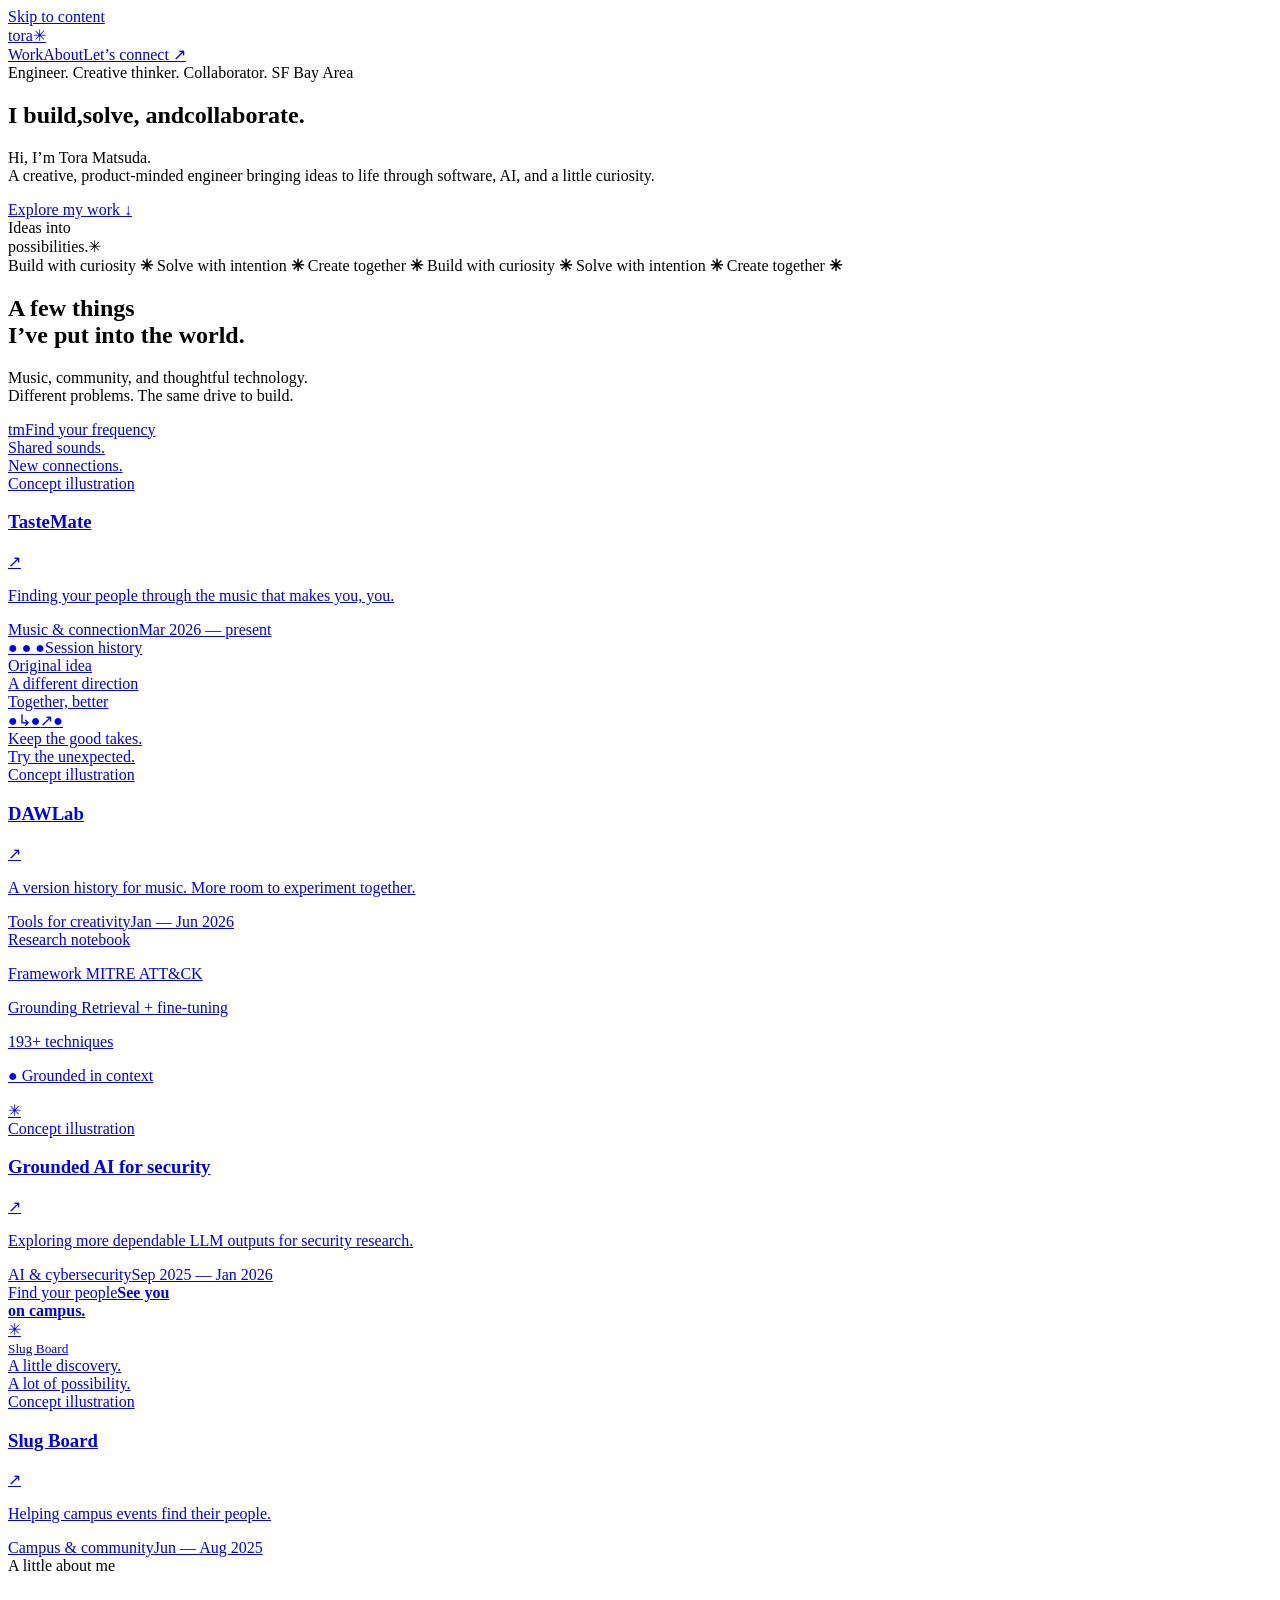
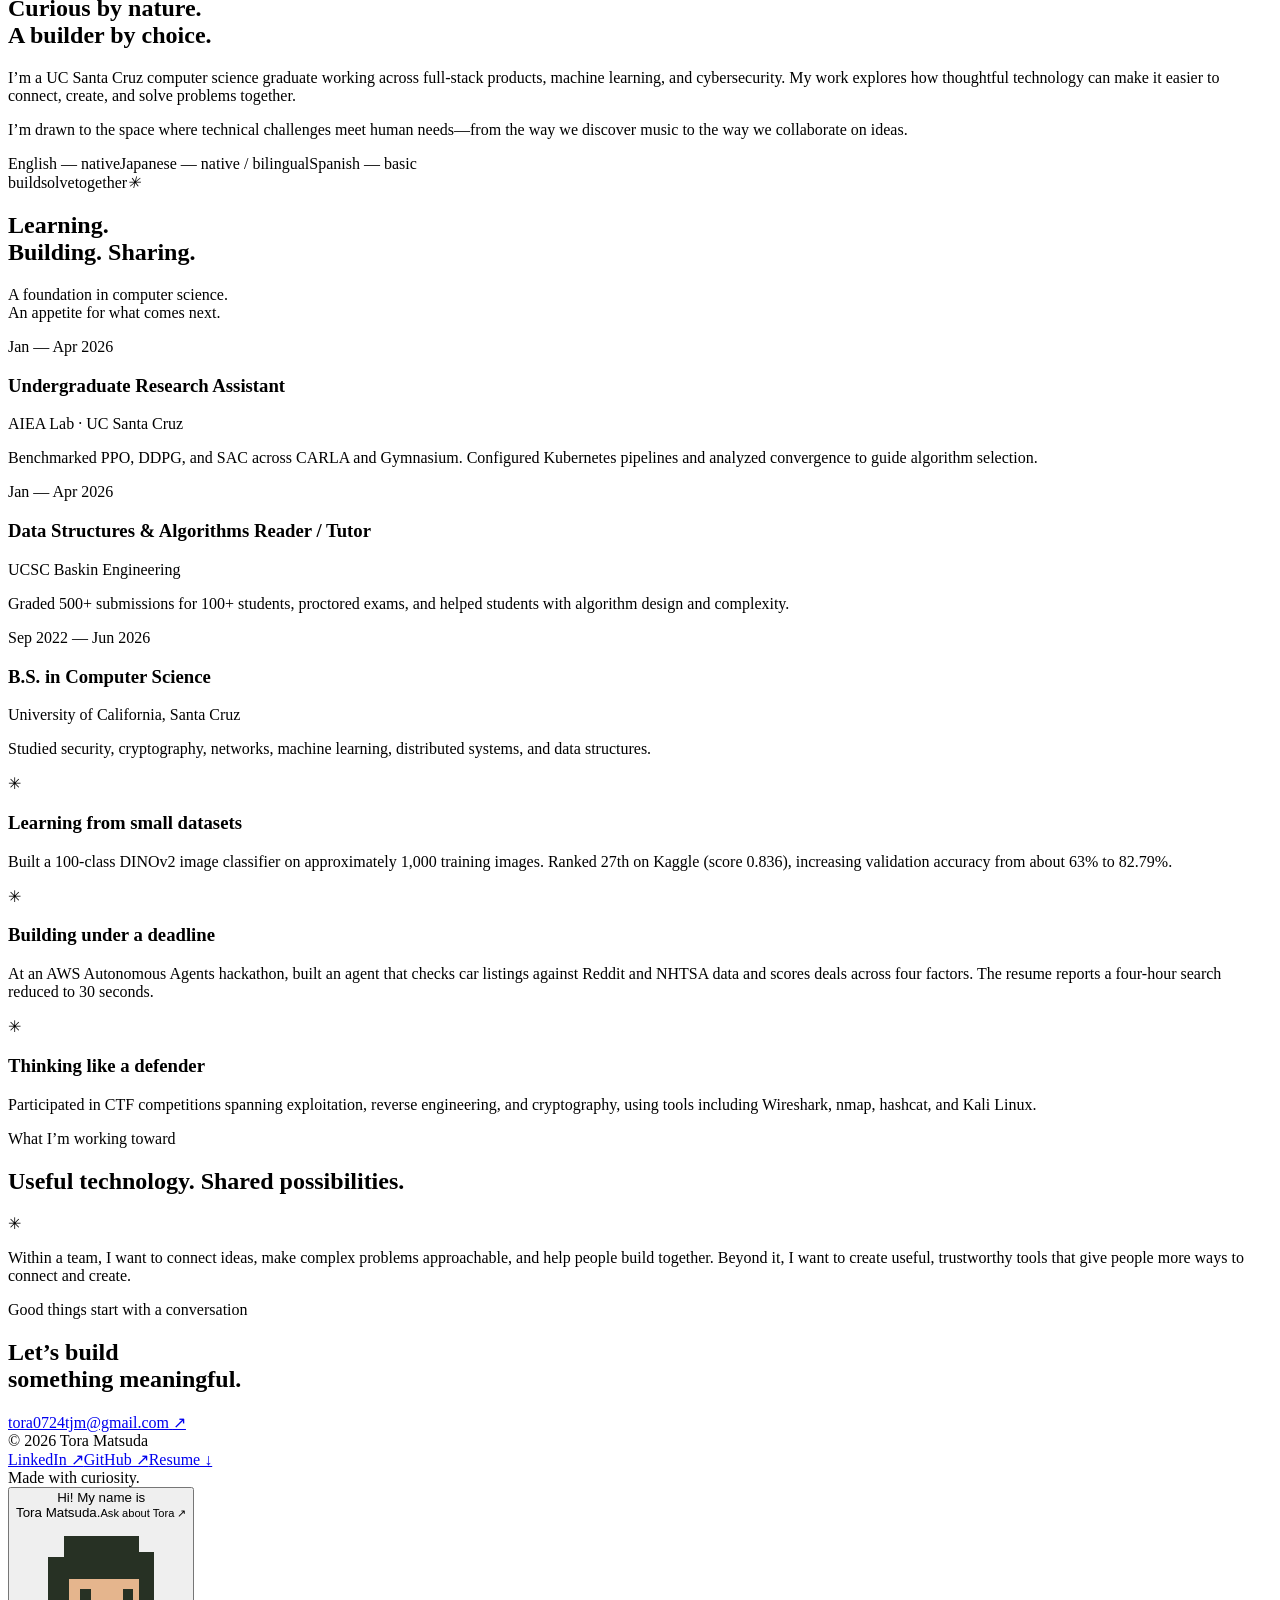
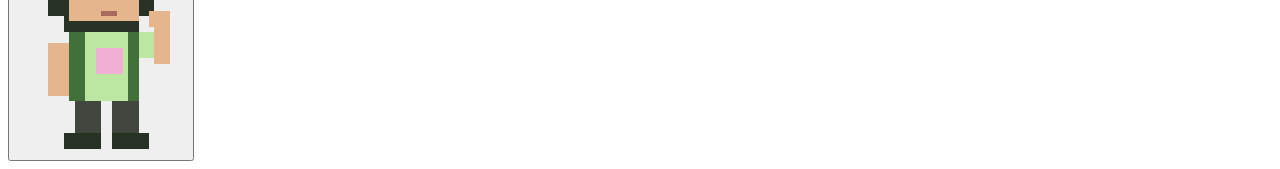
==== site/index.html @ ed1e64bd "Publish portfolio from 9ba6da7cc3c654bcc87c0c9e8bd9388db122c30f" ====
<!DOCTYPE html><html lang="en"><head><meta charSet="utf-8"/><link rel="preconnect" href="/" crossorigin=""/><meta name="viewport" content="width=device-width, initial-scale=1"/><link rel="stylesheet" href="/tora-portfolio-pages/_next/static/chunks/35-ie41wgyw19.css" data-precedence="next"/><link rel="preload" as="script" fetchPriority="low" href="/tora-portfolio-pages/_next/static/chunks/1x6obpmlu1_c2.js"/><script src="/tora-portfolio-pages/_next/static/chunks/2r4s4h5xul1n-.js" async=""></script><script src="/tora-portfolio-pages/_next/static/chunks/3dmm3v_fq28gc.js" async=""></script><script src="/tora-portfolio-pages/_next/static/chunks/32w02q7t7__z3.js" async=""></script><script src="/tora-portfolio-pages/_next/static/chunks/turbopack-28w1bugpci8vb.js" async=""></script><script src="/tora-portfolio-pages/_next/static/chunks/1p4_ivs3hxe60.js" async=""></script><script src="/tora-portfolio-pages/_next/static/chunks/2_yrzet0u_8ig.js" async=""></script><title>Tora Matsuda — Build. Solve. Collaborate.</title><meta name="description" content="Creative, product-minded engineer exploring software, AI, cybersecurity, and the possibilities of building together."/><meta name="robots" content="noindex, nofollow"/><meta property="og:title" content="Tora Matsuda — Build. Solve. Collaborate."/><meta property="og:description" content="Useful technology. Shared possibilities."/><meta property="og:image" content="https://t0raa.github.io/tora-portfolio-pages/social-card.svg"/><meta property="og:type" content="website"/><meta name="twitter:card" content="summary_large_image"/><meta name="twitter:title" content="Tora Matsuda — Build. Solve. Collaborate."/><meta name="twitter:description" content="Useful technology. Shared possibilities."/><meta name="twitter:image" content="https://t0raa.github.io/tora-portfolio-pages/social-card.svg"/><link rel="icon" href="/tora-portfolio-pages/icon.svg"/><meta name="next-size-adjust" content=""/><script src="/tora-portfolio-pages/_next/static/chunks/0cz1d0mv5g_q7.js" noModule=""></script></head><body><div hidden=""><!--$--><!--/$--></div><a class="skip-link" href="#main">Skip to content</a><header class="site-header"><a class="wordmark" aria-label="Tora Matsuda home" href="/tora-portfolio-pages/">tora<span class="wordmark-star">✳</span></a><nav aria-label="Main navigation"><a href="/tora-portfolio-pages/#work">Work</a><a href="/tora-portfolio-pages/#about">About</a><a class="nav-contact" href="/tora-portfolio-pages/#contact">Let’s connect <span aria-hidden="true">↗</span></a></nav></header><main id="main"><section class="hero" aria-labelledby="hero-title"><div class="hero-topline"><span>Engineer. Creative thinker. Collaborator.</span><span class="location"><i></i> SF Bay Area</span></div><h1 id="hero-title"><span>I build,</span><span>solve, and</span><span>collaborate<span class="headline-dot">.</span></span></h1><div class="hero-bottom"><p>Hi, I’m Tora Matsuda.<br/>A creative, product-minded engineer bringing ideas to life through software, AI, and a little curiosity.</p><a class="pill-button" href="#work">Explore my work <span aria-hidden="true">↓</span></a></div><div class="hero-sticker" aria-hidden="true">Ideas into<br/>possibilities.<span>✳</span></div></section><div class="ticker" aria-hidden="true"><div>Build with curiosity <b>✳</b> Solve with intention <b>✳</b> Create together <b>✳</b> Build with curiosity <b>✳</b> Solve with intention <b>✳</b> Create together <b>✳</b></div></div><section id="work" class="section work"><div class="section-heading"><h2>A few things<br/>I’ve put into the world.</h2><p>Music, community, and thoughtful technology.<br/>Different problems. The same drive to build.</p></div><div class="project-grid"><div class="project-card"><a class="project-link" href="/tora-portfolio-pages/projects/tastemate/"><div class="project-art art-music " aria-hidden="true"><div class="sonic-orbit orbit-one"></div><div class="sonic-orbit orbit-two"></div><div class="record"><div class="record-center">tm<span>Find your frequency</span></div></div><div class="music-tag">Shared sounds.<br/>New connections.</div><div class="waveform"><i style="height:18%"></i><i style="height:80.93754216254274%"></i><i style="height:22.17928030880559%"></i><i style="height:72.85650086487041%"></i><i style="height:33.62547224149923%"></i><i style="height:58.805226817651096%"></i><i style="height:49.34877301338614%"></i><i style="height:42.453983329583274%"></i><i style="height:65.24217754288048%"></i><i style="height:28.0737972715525%"></i><i style="height:77.15424879310736%"></i><i style="height:19.42084542038914%"></i><i style="height:81.97349396324412%"></i><i style="height:18.755322231381403%"></i><i style="height:78.44110202561205%"></i><i style="height:26.251065701958957%"></i><i style="height:67.47975148445686%"></i><i style="height:39.95015001421895%"></i><i style="height:51.95260211943884%"></i><i style="height:56.27430558598046%"></i><i style="height:35.9154232801267%"></i><i style="height:70.95958104605968%"></i><i style="height:23.557206574766504%"></i><i style="height:80.17010873447585%"></i><i style="height:18.10598023639951%"></i><i style="height:81.50005258860935%"></i><i style="height:20.985631945949425%"></i></div><span class="art-caption">Concept illustration</span></div><div class="project-heading"><h3>TasteMate</h3><span class="project-arrow" aria-hidden="true">↗</span></div><p>Finding your people through the music that makes you, you.</p><div class="project-meta"><span>Music &amp; connection</span><span>Mar 2026 — present</span></div></a></div><div class="project-card"><a class="project-link" href="/tora-portfolio-pages/projects/dawlab/"><div class="project-art art-daw " aria-hidden="true"><div class="daw-window"><div class="window-top"><span>● ● ●</span><span>Session history</span></div><div class="audio-track"><span>Original idea</span><div><i style="height:20%"></i><i style="height:73.7434176780674%"></i><i style="height:57.22875109877994%"></i><i style="height:25.074746341194007%"></i><i style="height:83.62393311051%"></i><i style="height:39.23733299106476%"></i><i style="height:38.71418226154759%"></i><i style="height:83.78469065519093%"></i><i style="height:25.387740783538415%"></i><i style="height:56.65881991289066%"></i><i style="height:74.17548700369852%"></i><i style="height:20.005092468950036%"></i><i style="height:73.30469103274899%"></i><i style="height:57.797200375860434%"></i><i style="height:24.770346499016018%"></i><i style="height:83.4534218634926%"></i><i style="height:39.76464001103963%"></i><i style="height:38.19535176887868%"></i><i style="height:83.9356441189012%"></i><i style="height:25.709231739004373%"></i><i style="height:56.087585424769046%"></i><i style="height:74.60076360658852%"></i><i style="height:20.02036827990845%"></i><i style="height:72.85944455708602%"></i><i style="height:58.36398960196023%"></i><i style="height:24.47463665065027%"></i><i style="height:83.27321034941441%"></i><i style="height:40.29593807257211%"></i><i style="height:37.68100410556102%"></i><i style="height:84.07674619543607%"></i><i style="height:26.03911845788674%"></i><i style="height:55.51522664942398%"></i><i style="height:75.01911421240536%"></i></div></div><div class="audio-track"><span>A different direction</span><div><i style="height:66.02477218778213%"></i><i style="height:21.294465683863105%"></i><i style="height:79.76982469498469%"></i><i style="height:48.05604040824541%"></i><i style="height:31.039706982067397%"></i><i style="height:84.9987268578257%"></i><i style="height:31.47512202431919%"></i><i style="height:47.486827878653514%"></i><i style="height:80.07853393049966%"></i><i style="height:21.46010656846292%"></i><i style="height:65.49952273712142%"></i><i style="height:66.5457832087553%"></i><i style="height:21.13860407400632%"></i><i style="height:79.45256956805238%"></i><i style="height:48.626645597913374%"></i><i style="height:30.611017224483447%"></i><i style="height:84.98854231890638%"></i><i style="height:31.917125899695257%"></i><i style="height:46.91918639049973%"></i><i style="height:80.37860053046211%"></i><i style="height:21.635474818817347%"></i><i style="height:64.97019946086661%"></i><i style="height:67.06239252419803%"></i><i style="height:20.9925705832254%"></i><i style="height:79.12686797197243%"></i><i style="height:49.19846462985981%"></i><i style="height:30.189187095523017%"></i><i style="height:84.96817643272607%"></i><i style="height:32.36558009182568%"></i><i style="height:46.35329383280885%"></i><i style="height:80.66993045918935%"></i><i style="height:21.82051547754979%"></i><i style="height:64.43696823977763%"></i></div></div><div class="audio-track"><span>Together, better</span><div><i style="height:73.7434176780674%"></i><i style="height:57.22875109877994%"></i><i style="height:25.074746341194007%"></i><i style="height:83.62393311051%"></i><i style="height:39.23733299106476%"></i><i style="height:38.71418226154759%"></i><i style="height:83.78469065519093%"></i><i style="height:25.387740783538415%"></i><i style="height:56.65881991289066%"></i><i style="height:74.17548700369852%"></i><i style="height:20.005092468950036%"></i><i style="height:73.30469103274899%"></i><i style="height:57.797200375860434%"></i><i style="height:24.770346499016018%"></i><i style="height:83.4534218634926%"></i><i style="height:39.76464001103963%"></i><i style="height:38.19535176887868%"></i><i style="height:83.9356441189012%"></i><i style="height:25.709231739004373%"></i><i style="height:56.087585424769046%"></i><i style="height:74.60076360658852%"></i><i style="height:20.02036827990845%"></i><i style="height:72.85944455708602%"></i><i style="height:58.36398960196023%"></i><i style="height:24.47463665065027%"></i><i style="height:83.27321034941441%"></i><i style="height:40.29593807257211%"></i><i style="height:37.68100410556102%"></i><i style="height:84.07674619543607%"></i><i style="height:26.03911845788674%"></i><i style="height:55.51522664942398%"></i><i style="height:75.01911421240536%"></i><i style="height:20.045822645700287%"></i></div></div><div class="branch-row"><b>●</b><span>↳</span><b>●</b><span>↗</span><b>●</b></div></div><div class="daw-note">Keep the good takes.<br/>Try the unexpected.</div><span class="art-caption">Concept illustration</span></div><div class="project-heading"><h3>DAWLab</h3><span class="project-arrow" aria-hidden="true">↗</span></div><p>A version history for music. More room to experiment together.</p><div class="project-meta"><span>Tools for creativity</span><span>Jan — Jun 2026</span></div></a></div><div class="project-card"><a class="project-link" href="/tora-portfolio-pages/projects/mitre-command-generator/"><div class="project-art art-security " aria-hidden="true"><div class="security-grid"></div><div class="terminal"><div class="window-top">Research notebook</div><p><span>Framework</span> MITRE ATT&amp;CK</p><p><span>Grounding</span> Retrieval + fine-tuning</p><div class="terminal-number">193<span>+ techniques</span></div><p class="terminal-status">● Grounded in context</p></div><div class="security-cross">✳</div><span class="art-caption">Concept illustration</span></div><div class="project-heading"><h3>Grounded AI for security</h3><span class="project-arrow" aria-hidden="true">↗</span></div><p>Exploring more dependable LLM outputs for security research.</p><div class="project-meta"><span>AI &amp; cybersecurity</span><span>Sep 2025 — Jan 2026</span></div></a></div><div class="project-card"><a class="project-link" href="/tora-portfolio-pages/projects/slug-board/"><div class="project-art art-campus " aria-hidden="true"><div class="campus-poster"><span>Find your people</span><strong>See you<br/>on campus.</strong><div class="poster-star">✳</div><small>Slug Board</small></div><div class="campus-ticket">A little discovery.<br/>A lot of possibility.</div><span class="art-caption">Concept illustration</span></div><div class="project-heading"><h3>Slug Board</h3><span class="project-arrow" aria-hidden="true">↗</span></div><p>Helping campus events find their people.</p><div class="project-meta"><span>Campus &amp; community</span><span>Jun — Aug 2025</span></div></a></div></div></section><section id="about" class="section about"><div class="about-intro"><span class="section-kicker">A little about me</span><h2>Curious by nature.<br/>A builder by choice.</h2><p>I’m a UC Santa Cruz computer science graduate working across full-stack products, machine learning, and cybersecurity. My work explores how thoughtful technology can make it easier to connect, create, and solve problems together.</p><p>I’m drawn to the space where technical challenges meet human needs—from the way we discover music to the way we collaborate on ideas.</p><div class="language-row"><span>English — native</span><span>Japanese — native / bilingual</span><span>Spanish — basic</span></div></div><div class="about-mark" aria-hidden="true"><span>build</span><span>solve</span><span>together</span><i>✳</i></div></section><section id="experience" class="section experience"><div class="section-heading"><h2>Learning.<br/>Building. Sharing.</h2><p>A foundation in computer science.<br/>An appetite for what comes next.</p></div><div class="timeline"><div class="experience-row"><span class="experience-date">Jan — Apr 2026</span><div><h3>Undergraduate Research Assistant</h3><span class="organization">AIEA Lab · UC Santa Cruz</span><p>Benchmarked PPO, DDPG, and SAC across CARLA and Gymnasium. Configured Kubernetes pipelines and analyzed convergence to guide algorithm selection.</p></div></div><div class="experience-row"><span class="experience-date">Jan — Apr 2026</span><div><h3>Data Structures &amp; Algorithms Reader / Tutor</h3><span class="organization">UCSC Baskin Engineering</span><p>Graded 500+ submissions for 100+ students, proctored exams, and helped students with algorithm design and complexity.</p></div></div><div class="experience-row"><span class="experience-date">Sep 2022 — Jun 2026</span><div><h3>B.S. in Computer Science</h3><span class="organization">University of California, Santa Cruz</span><p>Studied security, cryptography, networks, machine learning, distributed systems, and data structures.</p></div></div></div><div class="explorations"><article><span class="exploration-star" aria-hidden="true">✳</span><h3>Learning from small datasets</h3><p>Built a 100-class DINOv2 image classifier on approximately 1,000 training images. Ranked 27th on Kaggle (score 0.836), increasing validation accuracy from about 63% to 82.79%.</p></article><article><span class="exploration-star" aria-hidden="true">✳</span><h3>Building under a deadline</h3><p>At an AWS Autonomous Agents hackathon, built an agent that checks car listings against Reddit and NHTSA data and scores deals across four factors. The resume reports a four-hour search reduced to 30 seconds.</p></article><article><span class="exploration-star" aria-hidden="true">✳</span><h3>Thinking like a defender</h3><p>Participated in CTF competitions spanning exploitation, reverse engineering, and cryptography, using tools including Wireshark, nmap, hashcat, and Kali Linux.</p></article></div></section><section class="section vision"><span class="section-kicker">What I’m working toward</span><h2>Useful technology. Shared possibilities.</h2><div class="vision-bottom"><span aria-hidden="true" class="vision-star">✳</span><p>Within a team, I want to connect ideas, make complex problems approachable, and help people build together. Beyond it, I want to create useful, trustworthy tools that give people more ways to connect and create.</p></div></section><footer id="contact" class="section contact"><div class="contact-top"><span class="section-kicker">Good things start with a conversation</span><h2>Let’s build<br/>something meaningful.</h2><a class="email-link" href="mailto:tora0724tjm@gmail.com">tora0724tjm@gmail.com<!-- --> <span aria-hidden="true">↗</span></a></div><div class="footer-bottom"><span>© <!-- -->2026<!-- --> Tora Matsuda</span><div><a href="https://linkedin.com/in/t0ra" target="_blank" rel="noreferrer">LinkedIn ↗</a><a href="https://github.com/T0RAA" target="_blank" rel="noreferrer">GitHub ↗</a><a href="/tora-portfolio-pages/tora-matsuda-resume.pdf">Resume ↓</a></div><span>Made with curiosity.</span></div></footer></main><!--$--><!--/$--><div class="companion-launcher"><button class="companion-button" aria-label="Hi! My name is Tora Matsuda. Ask about Tora" aria-haspopup="dialog" aria-expanded="false"><span class="pixel-bubble"><span aria-hidden="true">Hi! My name is<br/>Tora Matsuda.</span><small>Ask about Tora ↗</small></span><svg class="pixel-sprite sprite-idle" viewBox="0 0 32 44" shape-rendering="crispEdges" aria-hidden="true"><path fill="#273124" d="M9 3h14v3h3v12h-3v3H9v-3H6V7h3z"></path><path fill="#e5b58d" d="M10 9h13v10H10z"></path><path fill="#273124" d="M9 7h15v4H9zM12 13h2v2h-2zM20 13h2v2h-2z"></path><path fill="#a76a5c" d="M16 17h3v1h-3z"></path><path fill="#bce7a2" d="M10 21h13v13H10z"></path><path fill="#417039" d="M10 21h3v13h-3zM21 21h2v13h-2z"></path><path fill="#e5b58d" d="M6 23h4v10H6z"></path><g class="pixel-arm"><path fill="#bce7a2" d="M23 21h3v5h-3z"></path><path fill="#e5b58d" d="M26 17h3v10h-3zM25 17h4v3h-4z"></path></g><path fill="#41463e" d="M11 34h5v7h-5zM18 34h5v7h-5z"></path><path fill="#273124" d="M9 40h7v3H9zM18 40h7v3h-7z"></path><path fill="#f0afd2" d="M15 24h5v5h-5z"></path></svg></button></div><script id="_R_">(globalThis["TURBOPACK"] || (globalThis["TURBOPACK"] = [])).push({"otherChunks":["static/chunks/1x6obpmlu1_c2.js","static/chunks/2r4s4h5xul1n-.js","static/chunks/3dmm3v_fq28gc.js","static/chunks/32w02q7t7__z3.js"],"runtimeModuleIds":[94553]});</script><script src="/tora-portfolio-pages/_next/static/chunks/1x6obpmlu1_c2.js" async=""></script><script>(self.__next_f=self.__next_f||[]).push([0])</script><script>self.__next_f.push([1,"1:\"$Sreact.fragment\"\n2:\"/tora-portfolio-pages/_next/static/chunks/1p4_ivs3hxe60.js\"\n3:\"/tora-portfolio-pages/_next/static/chunks/2_yrzet0u_8ig.js\"\n4:I[22016,[\"$2\",\"$3\"],\"\"]\n5:I[39756,[\"$2\"],\"default\"]\n6:I[37457,[\"$2\"],\"default\"]\n7:I[31598,[\"$2\"],\"PixelCompanion\"]\n9:I[28478,[\"$2\",\"$3\"],\"Reveal\"]\n27:\"ViewportBoundary\"\n28:I[97367,[\"$2\"],\"$27\"]\n2a:\"MetadataBoundary\"\n2b:I[97367,[\"$2\"],\"$2a\"]\n2c:\"$Sreact.suspense\"\n2e:I[68027,[\"$2\"],\"default\",1]\n:HL[\"/tora-portfolio-pages/_next/static/chunks/35-ie41wgyw19.css\",\"style\"]\n:HC[\"/\",\"\"]\n8:[[\"children\",{\"s\":\"__PAGE__\",\"h\":512,\"d\":{\"r\":[\"$\",\"$1\",\"c\",{\"children\":[[\"$\",\"main\",null,{\"id\":\"main\",\"children\":[[\"$\",\"section\",null,{\"className\":\"hero\",\"aria-labelledby\":\"hero-title\",\"children\":[[\"$\",\"div\",null,{\"className\":\"hero-topline\",\"children\":[[\"$\",\"span\",null,{\"children\":\"Engineer. Creative thinker. Collaborator.\"}],[\"$\",\"span\",null,{\"className\":\"location\",\"children\":[[\"$\",\"i\",null,{}],\" SF Bay Area\"]}]]}],[\"$\",\"h1\",null,{\"id\":\"hero-title\",\"children\":[[\"$\",\"span\",null,{\"children\":\"I build,\"}],[\"$\",\"span\",null,{\"children\":\"solve, and\"}],[\"$\",\"span\",null,{\"children\":[\"collaborate\",[\"$\",\"span\",null,{\"className\":\"headline-dot\",\"children\":\".\"}]]}]]}],[\"$\",\"div\",null,{\"className\":\"hero-bottom\",\"children\":[[\"$\",\"p\",null,{\"children\":[\"Hi, I’m Tora Matsuda.\",[\"$\",\"br\",null,{}],\"A creative, product-minded engineer bringing ideas to life through software, AI, and a little curiosity.\"]}],[\"$\",\"a\",null,{\"className\":\"pill-button\",\"href\":\"#work\",\"children\":[\"Explore my work \",[\"$\",\"span\",null,{\"aria-hidden\":\"true\",\"children\":\"↓\"}]]}]]}],[\"$\",\"div\",null,{\"className\":\"hero-sticker\",\"aria-hidden\":\"true\",\"children\":[\"Ideas into\",[\"$\",\"br\",null,{}],\"possibilities.\",[\"$\",\"span\",null,{\"children\":\"✳\"}]]}]]}],[\"$\",\"div\",null,{\"className\":\"ticker\",\"aria-hidden\":\"true\",\"children\":[\"$\",\"div\",null,{\"children\":[\"Build with curiosity \",[\"$\",\"b\",null,{\"children\":\"✳\"}],\" Solve with intention \",[\"$\",\"b\",null,{\"children\":\"✳\"}],\" Create together \",[\"$\",\"b\",null,{\"children\":\"✳\"}],\" Build with curiosity \",[\"$\",\"b\",null,{\"children\":\"✳\"}],\" Solve with intention \",[\"$\",\"b\",null,{\"children\":\"✳\"}],\" Create together \",[\"$\",\"b\",null,{\"children\":\"✳\"}]]}]}],[\"$\",\"section\",null,{\"id\":\"work\",\"className\":\"section work\",\"children\":[[\"$\",\"div\",null,{\"className\":\"section-heading\",\"children\":[[\"$\",\"h2\",null,{\"children\":[\"A few things\",[\"$\",\"br\",null,{}],\"I’ve put into the world.\"]}],[\"$\",\"p\",null,{\"children\":[\"Music, community, and thoughtful technology.\",[\"$\",\"br\",null,{}],\"Different problems. The same drive to build.\"]}]]}],[\"$\",\"div\",null,{\"className\":\"project-grid\",\"children\":[[\"$\",\"$L9\",\"tastemate\",{\"className\":\"project-card\",\"children\":[\"$\",\"$L4\",null,{\"href\":\"/projects/tastemate\",\"className\":\"project-link\",\"children\":[[\"$\",\"div\",null,{\"className\":\"project-art art-music \",\"aria-hidden\":\"true\",\"children\":[[[\"$\",\"div\",null,{\"className\":\"sonic-orbit orbit-one\"}],[\"$\",\"div\",null,{\"className\":\"sonic-orbit orbit-two\"}],[\"$\",\"div\",null,{\"className\":\"record\",\"children\":[\"$\",\"div\",null,{\"className\":\"record-center\",\"children\":[\"tm\",[\"$\",\"span\",null,{\"children\":\"Find your frequency\"}]]}]}],[\"$\",\"div\",null,{\"className\":\"music-tag\",\"children\":[\"Shared sounds.\",[\"$\",\"br\",null,{}],\"New connections.\"]}],[\"$\",\"div\",null,{\"className\":\"waveform\",\"children\":[[\"$\",\"i\",\"0\",{\"style\":{\"height\":\"18%\"}}],[\"$\",\"i\",\"1\",{\"style\":{\"height\":\"80.93754216254274%\"}}],[\"$\",\"i\",\"2\",{\"style\":{\"height\":\"22.17928030880559%\"}}],[\"$\",\"i\",\"3\",{\"style\":{\"height\":\"72.85650086487041%\"}}],[\"$\",\"i\",\"4\",{\"style\":{\"height\":\"33.62547224149923%\"}}],[\"$\",\"i\",\"5\",{\"style\":{\"height\":\"58.805226817651096%\"}}],[\"$\",\"i\",\"6\",{\"style\":{\"height\":\"49.34877301338614%\"}}],[\"$\",\"i\",\"7\",{\"style\":{\"height\":\"42.453983329583274%\"}}],[\"$\",\"i\",\"8\",{\"style\":{\"height\":\"65.24217754288048%\"}}],[\"$\",\"i\",\"9\",{\"style\":{\"height\":\"28.0737972715525%\"}}],[\"$\",\"i\",\"10\",{\"style\":{\"height\":\"77.15424879310736%\"}}],\"$La\",\"$Lb\",\"$Lc\",\"$Ld\",\"$Le\",\"$Lf\",\"$L10\",\"$L11\",\"$L12\",\"$L13\",\"$L14\",\"$L15\",\"$L16\",\"$L17\",\"$L18\",\"$L19\"]}]],false,false,false,\"$L1a\"]}],\"$L1b\",\"$L1c\",\"$L1d\"]}]}],\"$L1e\",\"$L1f\",\"$L20\"]}]]}],\"$L21\",\"$L22\",\"$L23\",\"$L24\"]}],[\"$L25\"],\"$L26\"]}],\"p\":false,\"v\":null}}]]\n0:{\"P\":null,\"c\":[\"\",\"\"],\"q\":\"\",\"i\":false,\"t\":{\"t\":{\"s\":\"\",\"h\":528,\"d\":{\"r\":[\"$\",\"$1\",\"c\",{\"children\":[[[\"$\",\"link\",\"0\",{\"rel\":\"stylesheet\",\"href\":\"/tora-portfolio-pages/_next/static/chunks/35-ie41wgyw19.css\",\"precedence\":\"next\",\"crossOrigin\":\"$undefined\",\"nonce\":\"$undefined\"}],[\"$\",\"script\",\"script-0\",{\"src\":\"/tora-portfolio-pages/_next/static/chunks/1p4_ivs3hxe60.js\",\"async\":true,\"nonce\":\"$undefined\"}]],[\"$\",\"html\",null,{\"lang\":\"en\",\"children\":[\"$\",\"body\",null,{\"children\":[[\"$\",\"a\",null,{\"className\":\"skip-link\",\"href\":\"#main\",\"children\":\"Skip to content\"}],[\"$\",\"header\",null,{\"className\":\"site-header\",\"children\":[[\"$\",\"$L4\",null,{\"className\":\"wordmark\",\"href\":\"/\",\"aria-label\":\"Tora Matsuda home\",\"children\":[\"tora\",[\"$\",\"span\",null,{\"className\":\"wordmark-star\",\"children\":\"✳\"}]]}],[\"$\",\"nav\",null,{\"aria-label\":\"Main navigation\",\"children\":[[\"$\",\"$L4\",null,{\"href\":\"/#work\",\"children\":\"Work\"}],[\"$\",\"$L4\",null,{\"href\":\"/#about\",\"children\":\"About\"}],[\"$\",\"$L4\",null,{\"href\":\"/#contact\",\"className\":\"nav-contact\",\"children\":[\"Let’s connect \",[\"$\",\"span\",null,{\"aria-hidden\":\"true\",\"children\":\"↗\"}]]}]]}]]}],[\"$\",\"$L5\",null,{\"parallelRouterKey\":\"children\",\"error\":\"$undefined\",\"errorStyles\":\"$undefined\",\"errorScripts\":\"$undefined\",\"template\":[\"$\",\"$L6\",null,{}],\"templateStyles\":\"$undefined\",\"templateScripts\":\"$undefined\",\"notFound\":[[\"$\",\"main\",null,{\"id\":\"main\",\"className\":\"section\",\"children\":[[\"$\",\"h1\",null,{\"children\":\"This page wandered off.\"}],[\"$\",\"p\",null,{\"children\":\"You can find Tora’s work back on the homepage.\"}],[\"$\",\"$L4\",null,{\"className\":\"pill-button\",\"href\":\"/\",\"children\":\"Back to the portfolio\"}]]}],[]],\"forbidden\":\"$undefined\",\"unauthorized\":\"$undefined\"}],[\"$\",\"$L7\",null,{}]]}]}]]}],\"p\":false,\"v\":null},\"c\":\"$Q8\"},\"h\":{\"r\":[\"$\",\"$1\",\"h\",{\"children\":[null,[\"$\",\"$L28\",null,{\"children\":\"$L29\"}],[\"$\",\"$L2b\",null,{\"children\":[[\"$\",\"div\",null,{\"hidden\":true,\"children\":[\"$\",\"$2c\",null,{\"name\":\"Next.Metadata\",\"children\":\"$L2d\"}]}],null]}],[\"$\",\"meta\",null,{\"name\":\"next-size-adjust\",\"content\":\"\"}]]}],\"p\":false,\"v\":null}},\"m\":\"$undefined\",\"G\":[\"$2e\",[[\"$\",\"link\",\"0\",{\"rel\":\"stylesheet\",\"href\":\"/tora-portfolio-pages/_next/static/chunks/35-ie41wgyw19.css\",\"precedence\":\"next\",\"crossOrigin\":\"$undefined\",\"nonce\":\"$undefined\"}]]],\"S\":true,\"r\":\"$undefined\",\"s\":\"$undefined\",\"a\":\"$undefined\",\"l\":\"$undefined\",\"p\":\"$undefined\",\"d\":\"$undefined\",\"b\":\"50-jJmNqiXAqfmHlQc8oD\"}\n51:I[97367,[\"$2\"],\"OutletBoundary\"]\na:[\"$\",\"i\",\"11\",{\"style\":{\"height\":\"19.42084542038914%\"}}]\nb:[\"$\",\"i\",\"12\",{\"style\":{\"height\":\"81.97349396324412%\"}}]\nc:[\"$\",\"i\",\"13\",{\"style\":{\"height\":\"18.755322231381403%\"}}]\nd:[\"$\",\"i\",\"14\",{\"style\":{\"height\":\"78.44110202561205%\"}}]\ne:[\"$\",\"i\",\"15\",{\"style\":{\"height\":\"26.251065701958957%\"}}]\nf:[\"$\",\"i\",\"16\",{\"style\":{\"height\":\"67.47975148445686%\"}}]\n10:[\"$\",\"i\",\"17\",{\"style\":{\"height\":\"39.95015001421895%\"}}]\n11:[\"$\",\"i\",\"18\",{\"style\":{\"height\":\"51.95260211943884%\"}}]\n12:[\"$\",\"i\",\"19\",{\"style\":{\"height\":\"56.27430558598046%\"}}]\n13:[\"$\",\"i\",\"20\",{\"style\":{\"height\":\"35.9154232801267%\"}}]\n14:[\"$\",\"i\",\"21\",{\"style\":{\"height\":\"70.95958104605968%\"}}]\n15:[\"$\",\"i\",\"22\",{\"style\":{\"height\":\"23.557206574766504%\"}}]\n16:[\"$\",\"i\",\"23\",{\"style\":{\"height\":\"80.17010873447585%\"}}]\n17:[\"$\",\"i\",\"24\",{\"style\":{\"height\":\"18.10598023639951%\"}}]\n18:[\"$\",\"i\",\"25\",{\"style\":{\"height\":\"81.50005258860935%\"}}]\n19:[\"$\",\"i\",\"26\",{\"style\":{\"height\":\"20.985631945949425%\"}}]\n1a:[\"$\",\"span\",null,{\"className\":\"art-caption\",\"children\":\"Concept illustration\"}]\n1b:[\"$\",\"div\",null,{\"className\":\"project-heading\",\"children\":[[\"$\",\"h3\",null,{\"children\":\"TasteMate\"}],[\"$\",\"span\",null,{\"className\":\"project-arrow\",\"aria-hidden\":\"true\",\"children\":\"↗\"}]]}]\n1c:[\"$\",\"p\",null,{\"children\":\"Finding your people through the music that makes you, you.\"}]\n1d:[\"$\",\"div\",null,{\"className\":\"project-meta\",\"children\":[[\"$\",\"span\",null,{\"children\":\"Music \u0026 connection\"}],[\"$\",\"span\",null,{\"children\":\"Mar 2026 — present\"}]]}]\n1e:[\"$\",\"$L9\",\"dawlab\",{\"className\":\"project-card\",\"children\":[\"$\",\"$L4\",null,{\"href\":\"/projects/dawlab\",\"className\":\"project-link\",\"children\":[[\"$\",\"div\",null,{\"className\":\"project-art art-daw \",\"aria-hidden\":\"true\",\"children\":[false,[[\"$\",\"div\",null,{\"className\":\"daw-window\",\"children\":[[\"$\",\"div\",null,{\"className\":\"window-top\",\"children\":[[\"$\",\"span\",null,{\"children\":\"● ● ●\"}],[\"$\",\"span\",null,{\"children\":\"Session history\"}]]}],[[\"$\",\"div\",\"Original idea\",{\"className\":\"audio-track\",\"children\":[[\"$\",\"span\",null,{\"children\":\"Original idea\"}],[\"$\",\"div\",null,{\"children\":[[\"$\",\"i\",\"0\",{\"style\":{\"height\":\"20%\"}}],[\"$\",\"i\",\"1\",{\"style\":{\"height\":\"73.7434176780674%\"}}],[\"$\",\"i\",\"2\",{\"style\":{\"height\":\"57.22875109877994%\"}}],[\"$\",\"i\",\"3\",{\"style\":{\"height\":\"25.074746341194007%\"}}],[\"$\",\"i\",\"4\",{\"style\":{\"height\":\"83.62393311051%\"}}],[\"$\",\"i\",\"5\",{\"style\":{\"height\":\"39.23733299106476%\"}}],[\"$\",\"i\",\"6\",{\"style\":{\"height\":\"38.71418226154759%\"}}],[\"$\",\"i\",\"7\",{\"style\":{\"height\":\"83.78469065519093%\"}}],[\"$\",\"i\",\"8\",{\"style\":{\"height\":\"25.387740783538415%\"}}],[\"$\",\"i\",\"9\",{\"style\":{\"height\":\"56.65881991289066%\"}}],[\"$\",\"i\",\"10\",{\"style\":{\"height\":\"74.17548700369852%\"}}],[\"$\",\"i\",\"11\",{\"style\":{\"height\":\"20.005092468950036%\"}}],[\"$\",\"i\",\"12\",{\"style\":{\"height\":\"73.30469103274899%\"}}],[\"$\",\"i\",\"13\",{\"style\":{\"height\":\"57.797200375860434%\"}}],[\"$\",\"i\",\"14\",{\"style\":{\"height\":\"24.770346499016018%\"}}],[\"$\",\"i\",\"15\",{\"style\":{\"height\":\"83.4534218634926%\"}}],[\"$\",\"i\",\"16\",{\"style\":{\"height\":\"39.76464001103963%\"}}],[\"$\",\"i\",\"17\",{\"style\":{\"height\":\"38.19535176887868%\"}}],[\"$\",\"i\",\"18\",{\"style\":{\"height\":\"83.9356441189012%\"}}],[\"$\",\"i\",\"19\",{\"style\":{\"height\":\"25.709231739004373%\"}}],[\"$\",\"i\",\"20\",{\"style\":{\"height\":\"56.087585424769046%\"}}],[\"$\",\"i\",\"21\",{\"style\":{\"height\":\"74.60076360658852%\"}}],[\"$\",\"i\",\"22\",{\"style\":{\"height\":\"20.02036827990845%\"}}],[\"$\",\"i\",\"23\",{\"style\":{\"height\":\"72.85944455708602%\"}}],[\"$\",\"i\",\"24\",{\"style\":{\"height\":\"58.36398960196023%\"}}],[\"$\",\"i\",\"25\",{\"style\":{\"height\":\"24.47463665065027%\"}}],[\"$\",\"i\",\"26\",{\"style\":{\"height\":\"83.27321034941441%\"}}],[\"$\",\"i\",\"27\",{\"style\":{\"height\":\"40.29593807257211%\"}}],[\"$\",\"i\",\"28\",{\"style\":{\"height\":\"37.68100410556102%\"}}],[\"$\",\"i\",\"29\",{\"style\":{\"height\":\"84.07674619543607%\"}}],[\"$\",\"i\",\"30\",{\"style\":{\"height\":\"26.03911845788674%\"}}],[\"$\",\"i\",\"31\",{\"style\":{\"height\":\"55.51522664942398%\"}}],[\"$\",\"i\",\"32\",{\"style\":{\"height\":\"75.01911421240536%\"}}]]}]]}],[\"$\",\"div\",\"A different direction\",{\"className\":\"audio-track\",\"children\":[[\"$\",\"span\",null,{\"children\":\"A different direction\"}],[\"$\",\"div\",null,{\"children\":[[\"$\",\"i\",\"0\",{\"style\":{\"height\":\"66.02477218778213%\"}}],[\"$\",\"i\",\"1\",{\"style\":{\"height\":\"21.294465683863105%\"}}],[\"$\",\"i\",\"2\",{\"style\":{\"height\":\"79.76982469498469%\"}}],[\"$\",\"i\",\"3\",{\"style\":{\"height\":\"48.05604040824541%\"}}],[\"$\",\"i\",\"4\",{\"style\":{\"height\":\"31.039706982067397%\"}}],[\"$\",\"i\",\"5\",{\"style\":{\"height\":\"84.9987268578257%\"}}],[\"$\",\"i\",\"6\",{\"style\":{\"height\":\"31.47512202431919%\"}}],[\"$\",\"i\",\"7\",{\"style\":{\"height\":\"47.486827878653514%\"}}],[\"$\",\"i\",\"8\",{\"style\":{\"height\":\"80.07853393049966%\"}}],[\"$\",\"i\",\"9\",{\"style\":{\"height\":\"21.46010656846292%\"}}],[\"$\",\"i\",\"10\",{\"style\":{\"height\":\"65.49952273712142%\"}}],[\"$\",\"i\",\"11\",{\"style\":{\"height\":\"66.5457832087553%\"}}],[\"$\",\"i\",\"12\",{\"style\":{\"height\":\"21.13860407400632%\"}}],[\"$\",\"i\",\"13\",{\"style\":{\"height\":\"79.45256956805238%\"}}],[\"$\",\"i\",\"14\",{\"style\":{\"height\":\"48.626645597913374%\"}}],[\"$\",\"i\",\"15\",{\"style\":{\"height\":\"30.611017224483447%\"}}],[\"$\",\"i\",\"16\",{\"style\":{\"height\":\"84.98854231890638%\"}}],[\"$\",\"i\",\"17\",{\"style\":{\"height\":\"31.917125899695257%\"}}],[\"$\",\"i\",\"18\",{\"style\":{\"height\":\"46.91918639049973%\"}}],[\"$\",\"i\",\"19\",{\"style\":{\"height\":\"80.37860053046211%\"}}],[\"$\",\"i\",\"20\",{\"style\":{\"height\":\"21.635474818817347%\"}}],[\"$\",\"i\",\"21\",{\"style\":{\"height\":\"64.97019946086661%\"}}],[\"$\",\"i\",\"22\",{\"style\":{\"height\":\"67.06239252419803%\"}}],[\"$\",\"i\",\"23\",{\"style\":{\"height\":\"20.9925705832254%\"}}],[\"$\",\"i\",\"24\",{\"style\":{\"height\":\"79.12686797197243%\"}}],[\"$\",\"i\",\"25\",{\"style\":{\"height\":\"49.19846462985981%\"}}],[\"$\",\"i\",\"26\",{\"style\":{\"height\":\"30.189187095523017%\"}}],[\"$\",\"i\",\"27\",{\"style\":{\"height\":\"84.96817643272607%\"}}],[\"$\",\"i\",\"28\",{\"style\":{\"height\":\"32.36558009182568%\"}}],[\"$\",\"i\",\"29\",{\"style\":{\"height\":\"46.35329383280885%\"}}],[\"$\",\"i\",\"30\",{\"style\":{\"height\":\"80.66993045918935%\"}}],[\"$\",\"i\",\"31\",{\"style\":{\"height\":\"21.82051547754979%\"}}],[\"$\",\"i\",\"32\",{\"style\":{\"height\":\"64.43696823977763%\"}}]]}]]}],[\"$\",\"div\",\"Together, better\",{\"className\":\"audio-track\",\"children\":[[\"$\",\"span\",null,{\"children\":\"Together, better\"}],[\"$\",\"div\",null,{\"children\":[[\"$\",\"i\",\"0\",{\"style\":{\"height\":\"73.7434176780674%\"}}],[\"$\",\"i\",\"1\",{\"style\":{\"height\":\"57.22875109877994%\"}}],[\"$\",\"i\",\"2\",{\"style\":{\"height\":\"25.074746341194007%\"}}],[\"$\",\"i\",\"3\",{\"style\":{\"height\":\"83.62393311051%\"}}],[\"$\",\"i\",\"4\",{\"style\":{\"height\":\"39.23733299106476%\"}}],\"$L2f\",\"$L30\",\"$L31\",\"$L32\",\"$L33\",\"$L34\",\"$L35\",\"$L36\",\"$L37\",\"$L38\",\"$L39\",\"$L3a\",\"$L3b\",\"$L3c\",\"$L3d\",\"$L3e\",\"$L3f\",\"$L40\",\"$L41\",\"$L42\",\"$L43\",\"$L44\",\"$L45\",\"$L46\",\"$L47\",\"$L48\",\"$L49\",\"$L4a\"]}]]}]],\"$L4b\"]}],\"$L4c\"],false,false,\"$L4d\"]}],\"$L4e\",\"$L4f\",\"$L50\"]}]}]\n1f:[\"$\",\"$L9\",\"mitre-command-generator\",{\"className\":\"project-card\",\"children\":[\"$\",\"$L4\",null,{\"href\":\"/projects/mitre-command-generator\",\"className\":\"project-link\",\"children\":[[\"$\",\"div\",null,{\"className\":\"project-art art-security \",\"aria-hidden\":\"true\",\"children\":[false,false,[[\"$\",\"div\",null,{\"className\":\"security-grid\"}],[\"$\",\"div\",null,{\"className\":\"terminal\",\"children\":[[\"$\",\"div\",null,{\"className\":\"window-top\",\"children\":\"Research notebook\"}],[\"$\",\"p\",null,{\"children\":[[\"$\",\"span\",null,{\"children\":\"Framework\"}],\" MITRE ATT\u0026CK\"]}],[\"$\",\"p\",null,{\"children\":[[\"$\",\"span\",null,{\"children\":\"Grounding\"}],\" Retrieval + fine-tuning\"]}],[\"$\",\"div\",null,{\"className\":\"terminal-number\",\"children\":[\"193\",[\"$\",\"span\",null,{\"children\":\"+ techniques\"}]]}],[\"$\",\"p\",null,{\"className\":\"terminal-status\",\"children\":\"● Grounded in context\"}]]}],[\"$\",\"div\",null,{\"className\":\"security-cross\",\"children\":\"✳\"}]],false,[\"$\",\"span\",null,{\"className\":\"art-caption\",\"children\":\"Concept illustration\"}]]}],[\"$\",\"div\",null,{\"className\":\"project-heading\",\"children\":[[\"$\",\"h3\",null,{\"children\":\"Grounded AI for security\"}],[\"$\",\"span\",null,{\"className\":\"project-arrow\",\"aria-hidden\":\"true\",\"children\":\"↗\"}]]}],[\"$\",\"p\",null,{\"children\":\"Exploring more dependable LLM outputs for security research.\"}],[\"$\",\"div\",null,{\"className\":\"project-meta\",\"children\":[[\"$\",\"span\",null,{\"children\":\"AI \u0026 cybersecurity\"}],[\"$\",\"span\",null,{\"children\":\"Sep 2025 — Jan 2026\"}]]}]]}]}]\n20:[\"$\",\"$L9\",\"slug-board\",{\"className\":\"project-card\",\"children\":[\"$\",\"$L4\",null,{\"href\":\"/projects/slug-board\",\"className\":\"project-link\",\"children\":[[\"$\",\"div\",null,{\"className\":\"project-art art-campus \",\"aria-hidden\":\"true\",\"children\":[false,false,false,[[\"$\",\"div\",null,{\"className\":\"campus-poster\",\"children\":[[\"$\",\"span\",null,{\"children\":\"Find your people\"}],[\"$\",\"strong\",null,{\"children\":[\"See you\",[\"$\",\"br\",null,{}],\"on campus.\"]}],[\"$\",\"div\",null,{\"className\":\"poster-star\",\"children\":\"✳\"}],[\"$\",\"small\",null,{\"children\":\"Slug Board\"}]]}],[\"$\",\"div\",null,{\"className\":\"campus-ticket\",\"children\":[\"A little discovery.\",[\"$\",\"br\",null,{}],\"A lot of possibility.\"]}]],[\"$\",\"span\",null,{\"className\":\"art-caption\",\"children\":\"Concept illustration\"}]]}],[\"$\",\"div\",null,{\"className\":\"project-heading\",\"children\":[[\"$\",\"h3\",null,{\"children\":\"Slug Board\"}],[\"$\",\"span\",null,{\"className\":\"project-arrow\",\"aria-hidden\":\"true\",\"children\":\"↗\"}]]}],[\"$\",\"p\",null,{\"children\":\"Helping campus events find their people.\"}],[\"$\",\"div\",null,{\"className\":\"project-meta\",\"children\":[[\"$\",\"span\",null,{\"children\":\"Campus \u0026 community\"}],[\"$\",\"span\",null,{\"children\":\"Jun — Aug 2025\"}]]}]]}]}]\n21:[\"$\",\"section\",null,{\"id\":\"about\",\"className\":\"section about\",\"children\":[[\"$\",\"div\",null,{\"className\":\"about-intro\",\"children\":[[\"$\",\"span\",null,{\"className\":\"section-kicker\",\"children\":\"A little about me\"}],[\"$\",\"h2\",null,{\"children\":[\"Curious by nature.\",[\"$\",\"br\",null,{}],\"A builder by choice.\"]}],[\"$\",\"p\",null,{\"children\":\"I’m a UC Santa Cruz computer science graduate working across full-stack products, machine learning, and cybersecurity. My work explores how thoughtful technology can make it easier to connect, create, and solve problems together.\"}],[\"$\",\"p\",null,{\"children\":\"I’m drawn to the space where technical challenges meet human needs—from the way we discover music to the way we collaborate on ideas.\"}],[\"$\",\"div\",null,{\"className\":\"language-row\",\"children\":[[\"$\",\"span\",\"English — native\",{\"children\":\"English — native\"}],[\"$\",\"span\",\"Japanese — native / bilingual\",{\"children\":\"Japanese — native / bilingual\"}],[\"$\",\"span\",\"Spanish — basic\",{\"children\":\"Spanish — basic\"}]]}]]}],[\"$\",\"div\",null,{\"className\":\"about-mark\",\"aria-hidden\":\"true\",\"children\":[[\"$\",\"span\",null,{\"children\":\"build\"}],[\"$\",\"span\",null,{\"children\":\"solve\"}],[\"$\",\"span\",null,{\"children\":\"together\"}],[\"$\",\"i\",null,{\"children\":\"✳\"}]]}]]}]\n22:[\"$\",\"section\",null,{\"id\":\"experience\",\"className\":\"section experience\",\"children\":[[\"$\",\"div\",null,{\"className\":\"section-heading\",\"children\":[[\"$\",\"h2\",null,{\"children\":[\"Learning.\",[\"$\",\"br\",null,{}],\"Building. Sharing.\"]}],[\"$\",\"p\",null,{\"children\":[\"A foundation in computer science.\",[\"$\",\"br\",null,{}],\"An appetite for what comes next.\"]}]]}],[\"$\",\"div\",null,{\"className\":\"timeline\",\"children\":[[\"$\",\"div\",\"Undergraduate Research Assistant\",{\"className\":\"experience-row\",\"children\":[[\"$\",\"span\",null,{\"className\":\"experience-date\",\"children\":\"Jan — Apr 2026\"}],[\"$\",\"div\",null,{\"children\":[[\"$\",\"h3\",null,{\"children\":\"Undergraduate Research Assistant\"}],[\"$\",\"span\",null,{\"className\":\"organization\",\"children\":\"AIEA Lab · UC Santa Cruz\"}],[\"$\",\"p\",null,{\"children\":\"Benchmarked PPO, DDPG, and SAC across CARLA and Gymnasium. Configured Kubernetes pipelines and analyzed convergence to guide algorithm selection.\"}]]}]]}],[\"$\",\"div\",\"Data Structures \u0026 Algorithms Reader / Tutor\",{\"className\":\"experience-row\",\"children\":[[\"$\",\"span\",null,{\"className\":\"experience-date\",\"children\":\"Jan — Apr 2026\"}],[\"$\",\"div\",null,{\"children\":[[\"$\",\"h3\",null,{\"children\":\"Data Structures \u0026 Algorithms Reader / Tutor\"}],[\"$\",\"span\",null,{\"className\":\"organization\",\"children\":\"UCSC Baskin Engineering\"}],[\"$\",\"p\",null,{\"children\":\"Graded 500+ submissions for 100+ students, proctored exams, and helped students with algorithm design and complexity.\"}]]}]]}],[\"$\",\"div\",\"B.S. in Computer Science\",{\"className\":\"experience-row\",\"children\":[[\"$\",\"span\",null,{\"className\":\"experience-date\",\"children\":\"Sep 2022 — Jun 2026\"}],[\"$\",\"div\",null,{\"children\":[[\"$\",\"h3\",null,{\"children\":\"B.S. in Computer Science\"}],[\"$\",\"span\",null,{\"className\":\"organization\",\"children\":\"University of California, Santa Cruz\"}],[\"$\",\"p\",null,{\"children\":\"Studied security, cryptography, networks, machine learning, distributed systems, and data structures.\"}]]}]]}]]}],[\"$\",\"div\",null,{\"className\":\"explorations\",\"children\":[[\"$\",\"article\",\"Learning from small datasets\",{\"children\":[[\"$\",\"span\",null,{\"className\":\"exploration-star\",\"aria-hidden\":\"true\",\"children\":\"✳\"}],[\"$\",\"h3\",null,{\"children\":\"Learning from small datasets\"}],[\"$\",\"p\",null,{\"children\":\"Built a 100-class DINOv2 image classifier on approximately 1,000 training images. Ranked 27th on Kaggle (score 0.836), increasing validation accuracy from about 63% to 82.79%.\"}]]}],[\"$\",\"article\",\"Building under a deadline\",{\"children\":[[\"$\",\"span\",null,{\"className\":\"exploration-star\",\"aria-hidden\":\"true\",\"children\":\"✳\"}],[\"$\",\"h3\",null,{\"children\":\"Building under a deadline\"}],[\"$\",\"p\",null,{\"children\":\"At an AWS Autonomous Agents hackathon, built an agent that checks car listings against Reddit and NHTSA data and scores deals across four factors. The resume reports a four-hour search reduced to 30 seconds.\"}]]}],[\"$\",\"article\",\"Thinking like a defender\",{\"children\":[[\"$\",\"span\",null,{\"className\":\"exploration-star\",\"aria-hidden\":\"true\",\"children\":\"✳\"}],[\"$\",\"h3\",null,{\"children\":\"Thinking like a defender\"}],[\"$\",\"p\",null,{\"children\":\"Participated in CTF competitions spanning exploitation, reverse engineering, and cryptography, using tools including Wireshark, nmap, hashcat, and Kali Linux.\"}]]}]]}]]}]\n23:[\"$\",\"section\",null,{\"className\":\"section vision\",\"children\":[[\"$\",\"span\",null,{\"className\":\"section-kicker\",\"children\":\"What I’m working toward\"}],[\"$\",\"h2\",null,{\"children\":\"Useful technology. Shared possibilities.\"}],[\"$\",\"div\",null,{\"className\":\"vision-bottom\",\"children\":[[\"$\",\"span\",null,{\"aria-hidden\":\"true\",\"className\":\"vision-star\",\"children\":\"✳\"}],[\"$\",\"p\",null,{\"children\":\"Within a team, I want to connect ideas, make complex problems approachable, and help people build together. Beyond it, I want to create useful, trustworthy tools that give people more ways to connect and create.\"}]]}]]}]\n24:[\"$\",\"footer\",null,{\"id\":\"contact\",\"className\":\"section contact\",\"children\":[[\"$\",\"div\",null,{\"className\":\"contact-top\",\"children\":[[\"$\",\"span\",null,{\"className\":\"section-kicker\",\"children\":\"Good things start with a conversation\"}],[\"$\",\"h2\",null,{\"children\":[\"Let’s build\",[\"$\",\"br\",null,{}],\"something meaningful.\"]}],[\"$\",\"a\",null,{\"className\":\"email-link\",\"href\":\"mailto:tora0724tjm@gmail.com\",\"children\":[\"tora0724tjm@gmail.com\",\" \",[\"$\",\"span\",null,{\"aria-hidden\":\"true\",\"children\":\"↗\"}]]}]]}],[\"$\",\"div\",null,{\"className\":\"footer-bottom\",\"children\":[[\"$\",\"span\",null,{\"children\":[\"© \",2026,\" Tora Matsuda\"]}],[\"$\",\"div\",null,{\"children\":[[\"$\",\"a\",null,{\"href\":\"https://linkedin.com/in/t0ra\",\"target\":\"_blank\",\"rel\":\"noreferrer\",\"children\":\"LinkedIn ↗\"}],[\"$\",\"a\",null,{\"href\":\"https://github.com/T0RAA\",\"target\":\"_blank\",\"rel\":\"noreferrer\",\"children\":\"GitHub ↗\"}],[\"$\",\"a\",null,{\"href\":\"/tora-portfolio-pages/tora-matsuda-resume.pdf\",\"children\":\"Resume ↓\"}]]}],[\"$\",\"span\",null,{\"children\":\"Made with curiosity.\"}]]}]]}]\n25:[\"$\",\"script\",\"script-0\",{\"src\":\"/tora-portfolio-pages/_next/static/chunks/2_yrzet0u_8ig.js\",\"async\":true,\"nonce\":\"$undefined\"}]\n26:[\"$\",\"$L51\",null,{\"children\":[\"$\",\"$2c\",null,{\"name\":\"Next.MetadataOutlet\",\"children\":\"$@52\"}]}]\n2f:[\"$\",\"i\",\"5\",{\"style\":{\"height\":\"38.71418226154759%\"}}]\n30:[\"$\",\"i\",\"6\",{\"style\":{\"height\":\"83.78469065519093%\"}}]\n31:[\"$\",\"i\",\"7\",{\"style\":{\"height\":\"25.387740783538415%\"}}]\n32:[\"$\",\"i\",\"8\",{\"style\":{\"height\":\"56.65881991289066%\"}}]\n33:[\"$\",\"i\",\"9\",{\"style\":{\"height\":\"74.17548700369852%\"}}]\n34:[\"$\",\"i\",\"10\",{\"style\":{\"height\":\"20.005092468950036%\"}}]\n35:[\"$\",\"i\",\"11\",{\"style\":{\"height\":\"73.30469103274899%\"}}]\n36:[\"$\",\"i\",\"12\",{\"style\":{\"height\":\"57.797200375860434%\"}}]\n37:[\"$\",\"i\",\"13\",{\"style\":{\"height\":\"24.770346499016018%\"}}]\n38:[\"$\",\"i\",\"14\",{\"style\":{\"height\":\"83.4534218634926%\"}}]\n39:[\"$\",\"i\",\"15\",{\"style\":{\"height\":\"39.76464001103963%\"}}]\n3a:[\"$\",\"i\",\"16\",{\"style\":{\"height\":\"38.19535176887868%\"}}]\n3b:[\"$\",\"i\",\"17\",{\"style\":{\"height\":\"83.9356441189012%\"}}]\n3c:[\"$\",\"i\",\"18\",{\"style\":{\"height\":\"25.709231739004373%\"}}]\n3d:[\"$\",\"i\",\"19\",{\"style\":{\"height\":\"56.087585424769046%\"}}]\n3e:[\"$\",\"i\",\"20\",{\"style\":{\"height\":\"74.60076360658852%\"}}]\n3f:[\"$\",\"i\",\"21\",{\"style\":{\"height\":\"20.02036827990845%\"}}]\n40:[\"$\",\"i\",\"22\",{\"style\":{\"height\":\"72.85944455708602%\"}}]\n41:[\"$\",\"i\",\"23\",{\"style\":{\"height\":\"58.36398960196023%\"}}]\n42:[\"$\",\"i\",\"24\",{\"style\":{\"height\":\"24.47463665065027%\"}}]\n43:[\"$\",\"i\",\"25\",{\"style\":{\"height\":\"83.27321034941441%\"}}]\n44:[\"$\",\"i\",\"26\",{\"style\":{\"height\":\"40.29593807257211%\"}}]\n45:[\"$\",\"i\",\"27\",{\"style\":{\"height\":\"37.68100410556102%\"}}]\n46:[\"$\",\"i\",\"28\",{\"style\":{\"height\":\"84.07674619543607%\"}}]\n47:[\"$\",\"i\",\"29\",{\"style\":{\"height\":\"26.03911845788674%\"}}]\n48:[\"$\",\"i\",\"30\",{\"style\":{\"height\":\"55.51522664942398%\"}}]\n49:[\"$\",\"i\",\"31\",{\"style\":{\"height\":\"75.01911421240536%\"}}]\n4a:[\"$\",\"i\",\"32\",{\"style\":{\"height\":\"20.045822645700287%\"}}]\n4b:[\"$\",\"div\",null,{\"className\":\"branch-row\",\"children\":[[\"$\",\"b\",null,{\"children\":\"●\"}],[\"$\",\"span\",null,{\"children\":\"↳\"}],[\"$\",\"b\",null,{\"children\":\"●\"}],[\"$\",\"span\",null,{\"children\":\"↗\"}],[\"$\",\"b\",null,{\"children\":\"●\"}]]}]\n4c:[\"$\",\"div\",null,{\"className\":\"daw-note\",\"children\":[\"Keep the good takes.\",[\"$\",\"br\",null,{}],\"Try the unexpected.\"]}]\n4d:[\"$\",\"span\",null,{\"className\":\"art-caption\",\"children\":\"Concept illustration\"}]\n4e:[\"$\",\"div\",null,{\"className\":\"project-heading\",\"children\":[[\"$\",\"h3\",null,{\"children\":\"DAWLab\"}],[\"$\",\"span\",null,{\"className\":\"project-arrow\",\"aria-hidden\":\"true\",\"children\":\"↗\"}]]}]\n4f:[\"$\",\"p\",null,{\"children\":\"A version history for music. More room to experiment together.\"}]\n50:[\"$\",\"div\",null,{\"className\":\"project-meta\",\"children\":[[\"$\",\"span\",null,{\"children\":\"Tools for creativity\"}],[\"$\",\"span\",null,{\"children\":\"Jan — Jun 2026\"}]]}]\n29:[[\"$\",\"meta\",\"0\",{\"charSet\":\"utf-8\"}],[\"$\",\"meta\",\"1\",{\"name\":\"viewport\",\"content\":\"width=device-width, initial-scale=1\"}]]\n53:I[27201,[\"$2\"],\"IconMark\"]\n2d:[[\"$\",\"title\",\"0\",{\"children\":\"Tora Matsuda — Build. Solve. Collaborate.\"}],[\"$\",\"meta\",\"1\",{\"name\":\"description\",\"content\":\"Creative, product-minded engineer exploring software, AI, cybersecurity, and the possibilities of building together.\"}],[\"$\",\"meta\",\"2\",{\"name\":\"robots\",\"content\":\"noindex, nofollow\"}],[\"$\",\"meta\",\"3\",{\"property\":\"og:title\",\"content\":\"Tora Matsuda — Build. Solve. Collaborate.\"}],[\"$\",\"meta\",\"4\",{\"property\":\"og:description\",\"content\":\"Useful technology. Shared possibilities.\"}],[\"$\",\"meta\",\"5\",{\"property\":\"og:image\",\"content\":\"https://t0raa.github.io/tora-portfolio-pages/social-card.svg\"}],[\"$\",\"meta\",\"6\",{\"property\":\"og:type\",\"content\":\"website\"}],[\"$\",\"meta\",\"7\",{\"name\":\"twitter:card\",\"content\":\"summary_large_image\"}],[\"$\",\"meta\",\"8\",{\"name\":\"twitter:title\",\"content\":\"Tora Matsuda — Build. Solve. Collaborate.\"}],[\"$\",\"meta\",\"9\",{\"name\":\"twitter:description\",\"content\":\"Useful technology. Shared possibilities.\"}],[\"$\",\"meta\",\"10\",{\"name\":\"twitter:image\",\"content\":\"https://t0raa.github.io/tora-portfolio-pages/social-card.svg\"}],[\"$\",\"link\",\"11\",{\"rel\":\"icon\",\"href\":\"/tora-portfolio-pages/icon.svg\"}],[\"$\",\"$L53\",\"12\",{}]]\n52:null\n"])</script></body></html>
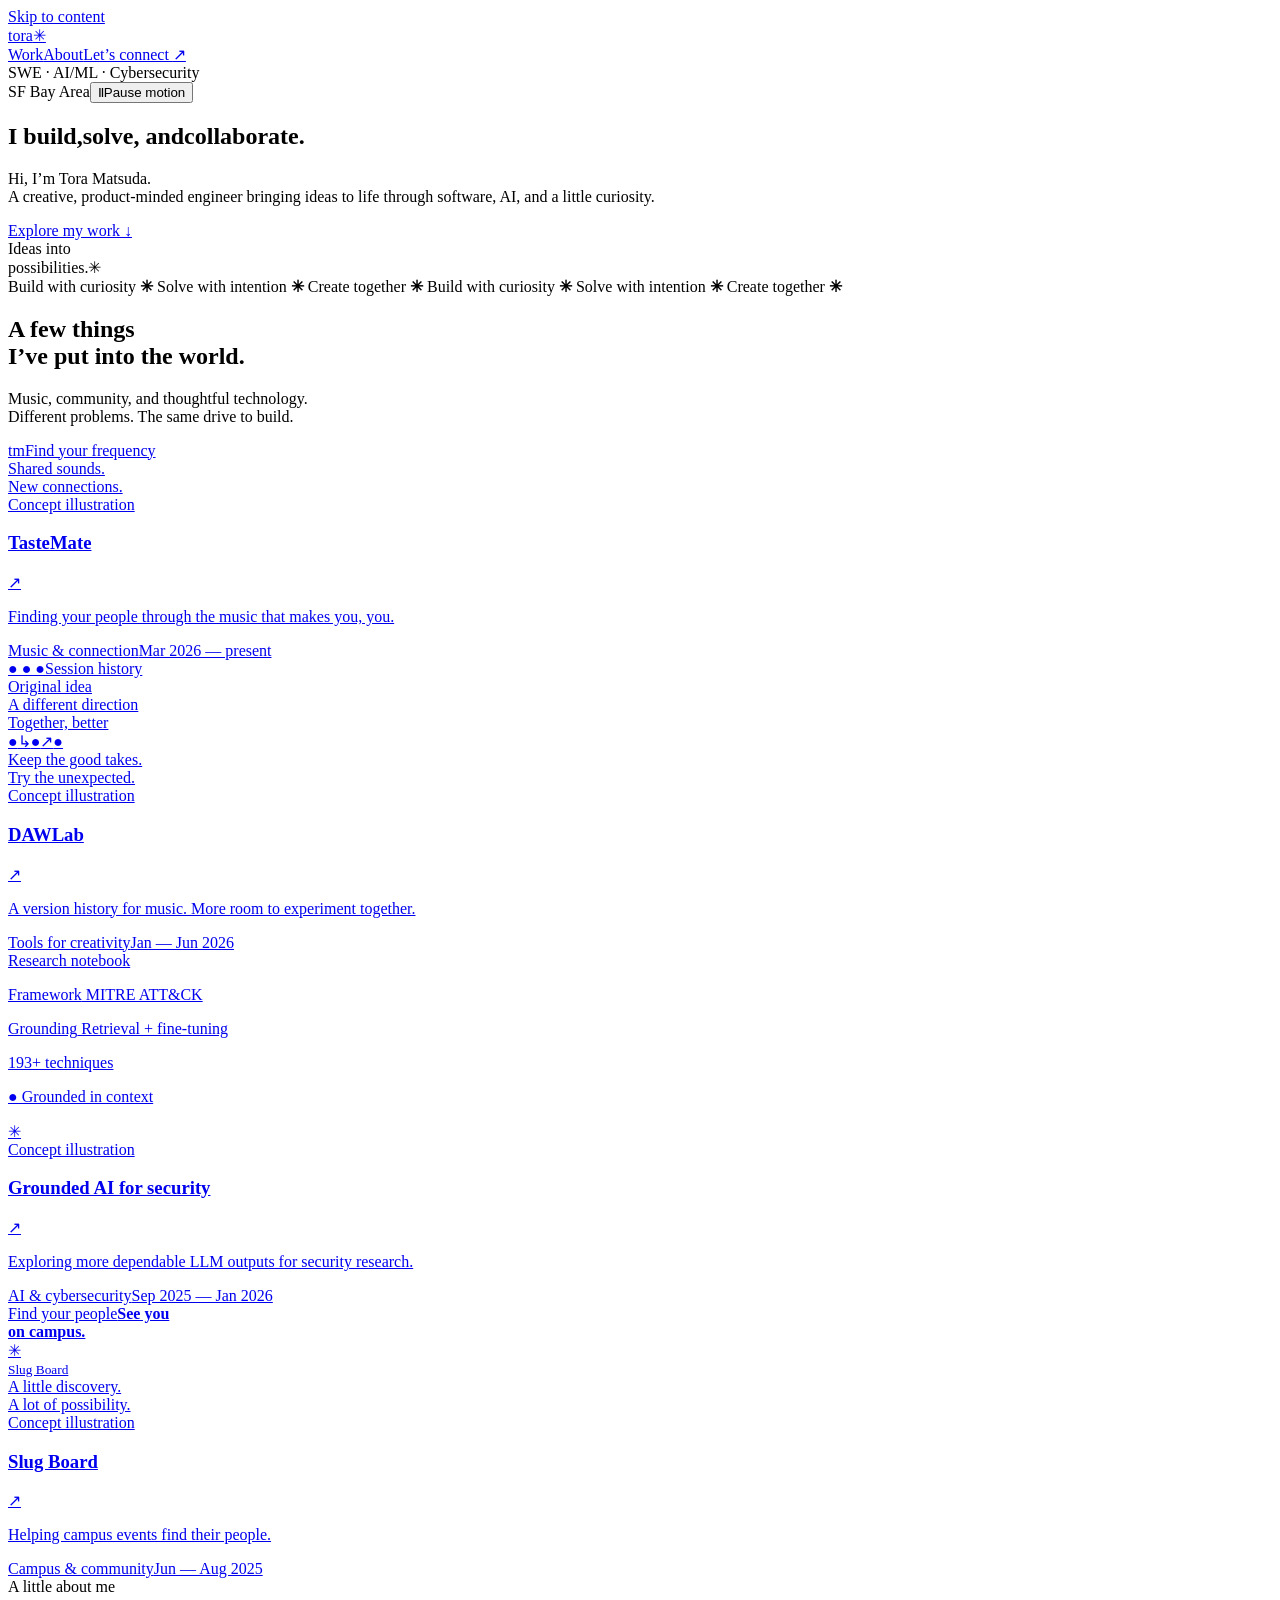
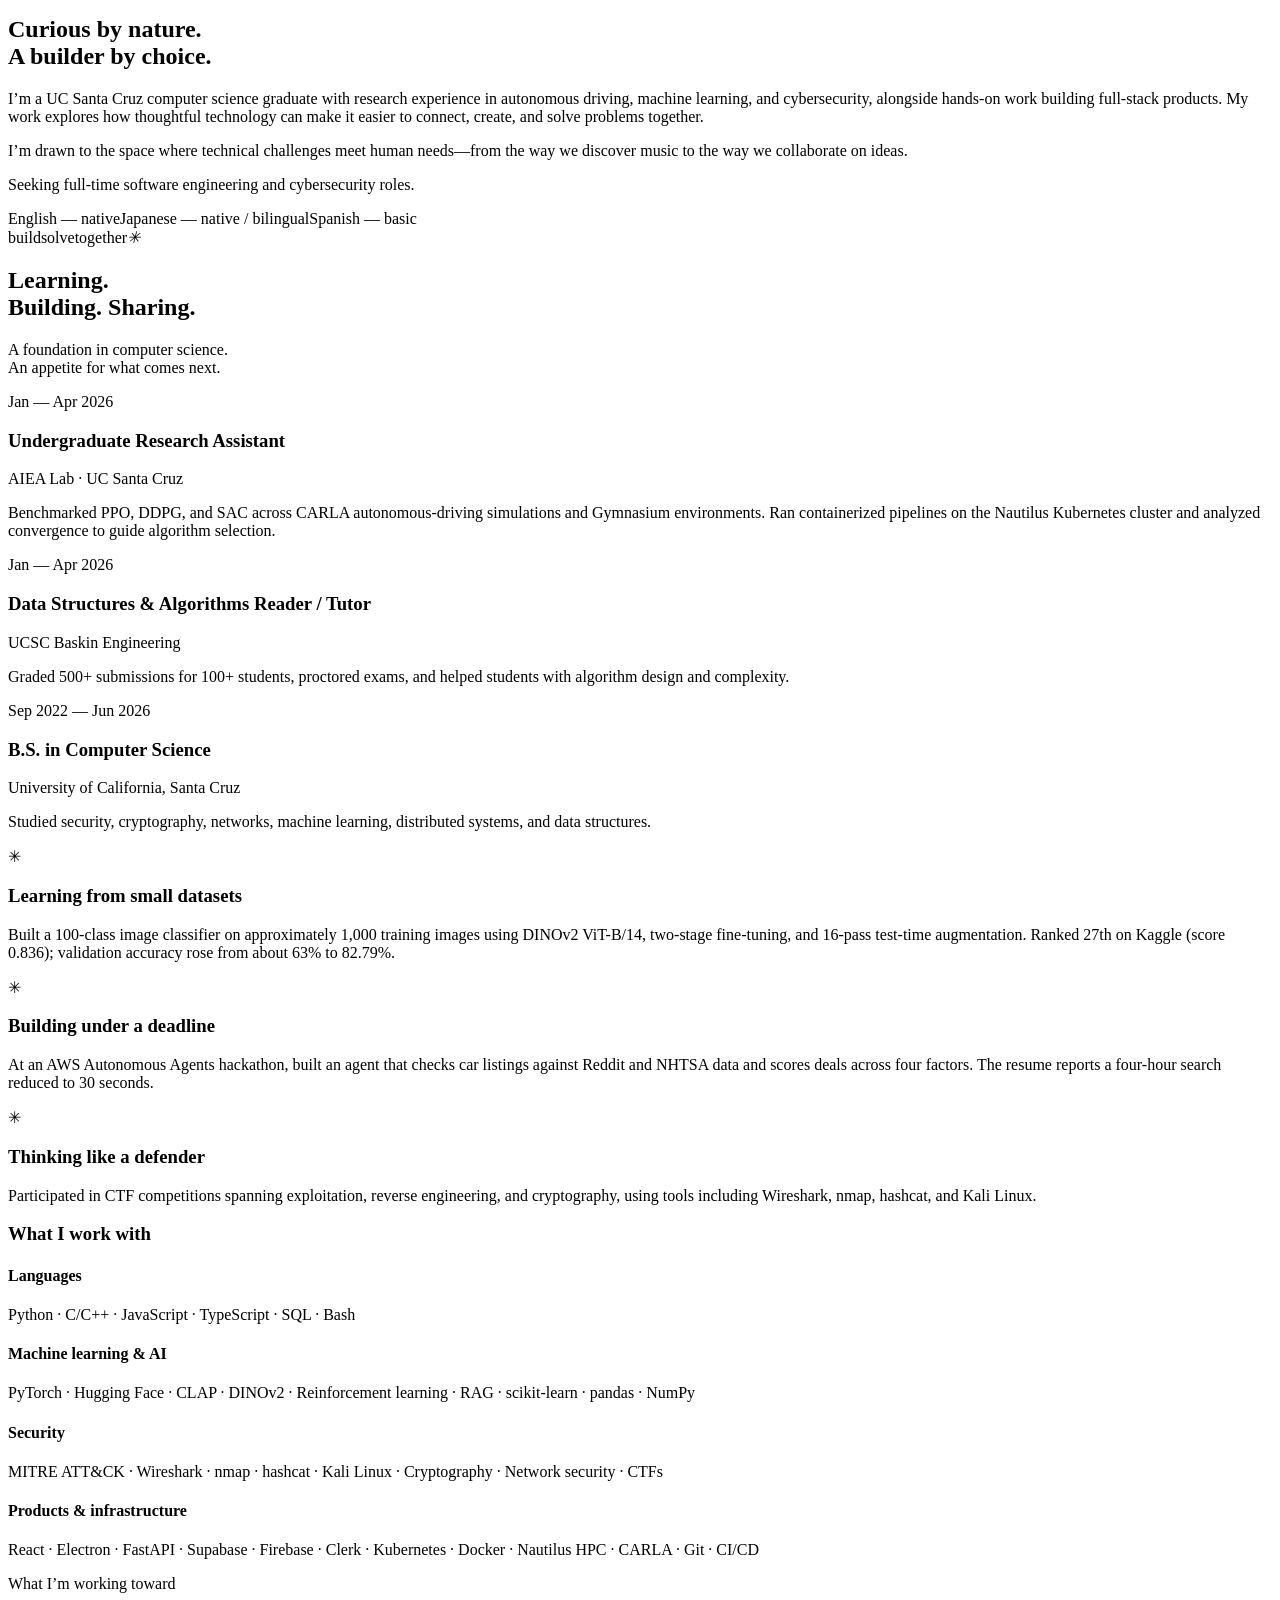
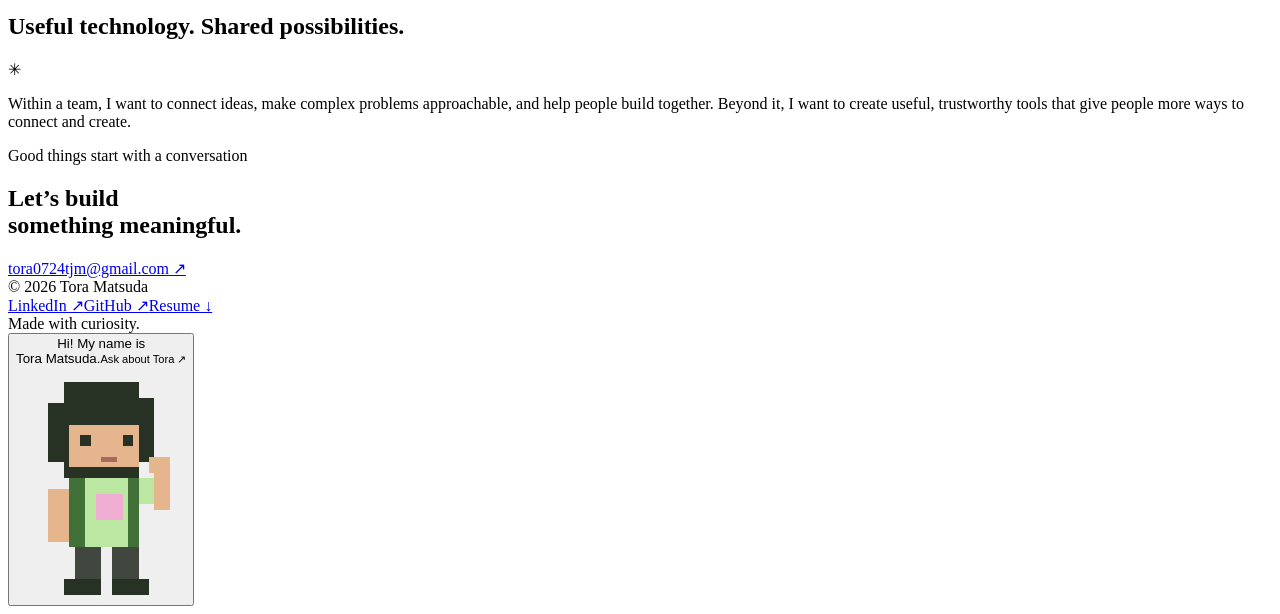
==== commit cd8b9a49: "Publish portfolio from 7b371791c222703bd17c31233d13b2c97fde36e7" ====
--- a/site/index.html
+++ b/site/index.html
@@ -1 +1 @@
-<!DOCTYPE html><html lang="en"><head><meta charSet="utf-8"/><link rel="preconnect" href="/" crossorigin=""/><meta name="viewport" content="width=device-width, initial-scale=1"/><link rel="stylesheet" href="/tora-portfolio-pages/_next/static/chunks/35-ie41wgyw19.css" data-precedence="next"/><link rel="preload" as="script" fetchPriority="low" href="/tora-portfolio-pages/_next/static/chunks/1x6obpmlu1_c2.js"/><script src="/tora-portfolio-pages/_next/static/chunks/2r4s4h5xul1n-.js" async=""></script><script src="/tora-portfolio-pages/_next/static/chunks/3dmm3v_fq28gc.js" async=""></script><script src="/tora-portfolio-pages/_next/static/chunks/32w02q7t7__z3.js" async=""></script><script src="/tora-portfolio-pages/_next/static/chunks/turbopack-28w1bugpci8vb.js" async=""></script><script src="/tora-portfolio-pages/_next/static/chunks/1p4_ivs3hxe60.js" async=""></script><script src="/tora-portfolio-pages/_next/static/chunks/2_yrzet0u_8ig.js" async=""></script><title>Tora Matsuda — Build. Solve. Collaborate.</title><meta name="description" content="Creative, product-minded engineer exploring software, AI, cybersecurity, and the possibilities of building together."/><meta name="robots" content="noindex, nofollow"/><meta property="og:title" content="Tora Matsuda — Build. Solve. Collaborate."/><meta property="og:description" content="Useful technology. Shared possibilities."/><meta property="og:image" content="https://t0raa.github.io/tora-portfolio-pages/social-card.svg"/><meta property="og:type" content="website"/><meta name="twitter:card" content="summary_large_image"/><meta name="twitter:title" content="Tora Matsuda — Build. Solve. Collaborate."/><meta name="twitter:description" content="Useful technology. Shared possibilities."/><meta name="twitter:image" content="https://t0raa.github.io/tora-portfolio-pages/social-card.svg"/><link rel="icon" href="/tora-portfolio-pages/icon.svg"/><meta name="next-size-adjust" content=""/><script src="/tora-portfolio-pages/_next/static/chunks/0cz1d0mv5g_q7.js" noModule=""></script></head><body><div hidden=""><!--$--><!--/$--></div><a class="skip-link" href="#main">Skip to content</a><header class="site-header"><a class="wordmark" aria-label="Tora Matsuda home" href="/tora-portfolio-pages/">tora<span class="wordmark-star">✳</span></a><nav aria-label="Main navigation"><a href="/tora-portfolio-pages/#work">Work</a><a href="/tora-portfolio-pages/#about">About</a><a class="nav-contact" href="/tora-portfolio-pages/#contact">Let’s connect <span aria-hidden="true">↗</span></a></nav></header><main id="main"><section class="hero" aria-labelledby="hero-title"><div class="hero-topline"><span>Engineer. Creative thinker. Collaborator.</span><span class="location"><i></i> SF Bay Area</span></div><h1 id="hero-title"><span>I build,</span><span>solve, and</span><span>collaborate<span class="headline-dot">.</span></span></h1><div class="hero-bottom"><p>Hi, I’m Tora Matsuda.<br/>A creative, product-minded engineer bringing ideas to life through software, AI, and a little curiosity.</p><a class="pill-button" href="#work">Explore my work <span aria-hidden="true">↓</span></a></div><div class="hero-sticker" aria-hidden="true">Ideas into<br/>possibilities.<span>✳</span></div></section><div class="ticker" aria-hidden="true"><div>Build with curiosity <b>✳</b> Solve with intention <b>✳</b> Create together <b>✳</b> Build with curiosity <b>✳</b> Solve with intention <b>✳</b> Create together <b>✳</b></div></div><section id="work" class="section work"><div class="section-heading"><h2>A few things<br/>I’ve put into the world.</h2><p>Music, community, and thoughtful technology.<br/>Different problems. The same drive to build.</p></div><div class="project-grid"><div class="project-card"><a class="project-link" href="/tora-portfolio-pages/projects/tastemate/"><div class="project-art art-music " aria-hidden="true"><div class="sonic-orbit orbit-one"></div><div class="sonic-orbit orbit-two"></div><div class="record"><div class="record-center">tm<span>Find your frequency</span></div></div><div class="music-tag">Shared sounds.<br/>New connections.</div><div class="waveform"><i style="height:18%"></i><i style="height:80.93754216254274%"></i><i style="height:22.17928030880559%"></i><i style="height:72.85650086487041%"></i><i style="height:33.62547224149923%"></i><i style="height:58.805226817651096%"></i><i style="height:49.34877301338614%"></i><i style="height:42.453983329583274%"></i><i style="height:65.24217754288048%"></i><i style="height:28.0737972715525%"></i><i style="height:77.15424879310736%"></i><i style="height:19.42084542038914%"></i><i style="height:81.97349396324412%"></i><i style="height:18.755322231381403%"></i><i style="height:78.44110202561205%"></i><i style="height:26.251065701958957%"></i><i style="height:67.47975148445686%"></i><i style="height:39.95015001421895%"></i><i style="height:51.95260211943884%"></i><i style="height:56.27430558598046%"></i><i style="height:35.9154232801267%"></i><i style="height:70.95958104605968%"></i><i style="height:23.557206574766504%"></i><i style="height:80.17010873447585%"></i><i style="height:18.10598023639951%"></i><i style="height:81.50005258860935%"></i><i style="height:20.985631945949425%"></i></div><span class="art-caption">Concept illustration</span></div><div class="project-heading"><h3>TasteMate</h3><span class="project-arrow" aria-hidden="true">↗</span></div><p>Finding your people through the music that makes you, you.</p><div class="project-meta"><span>Music &amp; connection</span><span>Mar 2026 — present</span></div></a></div><div class="project-card"><a class="project-link" href="/tora-portfolio-pages/projects/dawlab/"><div class="project-art art-daw " aria-hidden="true"><div class="daw-window"><div class="window-top"><span>● ● ●</span><span>Session history</span></div><div class="audio-track"><span>Original idea</span><div><i style="height:20%"></i><i style="height:73.7434176780674%"></i><i style="height:57.22875109877994%"></i><i style="height:25.074746341194007%"></i><i style="height:83.62393311051%"></i><i style="height:39.23733299106476%"></i><i style="height:38.71418226154759%"></i><i style="height:83.78469065519093%"></i><i style="height:25.387740783538415%"></i><i style="height:56.65881991289066%"></i><i style="height:74.17548700369852%"></i><i style="height:20.005092468950036%"></i><i style="height:73.30469103274899%"></i><i style="height:57.797200375860434%"></i><i style="height:24.770346499016018%"></i><i style="height:83.4534218634926%"></i><i style="height:39.76464001103963%"></i><i style="height:38.19535176887868%"></i><i style="height:83.9356441189012%"></i><i style="height:25.709231739004373%"></i><i style="height:56.087585424769046%"></i><i style="height:74.60076360658852%"></i><i style="height:20.02036827990845%"></i><i style="height:72.85944455708602%"></i><i style="height:58.36398960196023%"></i><i style="height:24.47463665065027%"></i><i style="height:83.27321034941441%"></i><i style="height:40.29593807257211%"></i><i style="height:37.68100410556102%"></i><i style="height:84.07674619543607%"></i><i style="height:26.03911845788674%"></i><i style="height:55.51522664942398%"></i><i style="height:75.01911421240536%"></i></div></div><div class="audio-track"><span>A different direction</span><div><i style="height:66.02477218778213%"></i><i style="height:21.294465683863105%"></i><i style="height:79.76982469498469%"></i><i style="height:48.05604040824541%"></i><i style="height:31.039706982067397%"></i><i style="height:84.9987268578257%"></i><i style="height:31.47512202431919%"></i><i style="height:47.486827878653514%"></i><i style="height:80.07853393049966%"></i><i style="height:21.46010656846292%"></i><i style="height:65.49952273712142%"></i><i style="height:66.5457832087553%"></i><i style="height:21.13860407400632%"></i><i style="height:79.45256956805238%"></i><i style="height:48.626645597913374%"></i><i style="height:30.611017224483447%"></i><i style="height:84.98854231890638%"></i><i style="height:31.917125899695257%"></i><i style="height:46.91918639049973%"></i><i style="height:80.37860053046211%"></i><i style="height:21.635474818817347%"></i><i style="height:64.97019946086661%"></i><i style="height:67.06239252419803%"></i><i style="height:20.9925705832254%"></i><i style="height:79.12686797197243%"></i><i style="height:49.19846462985981%"></i><i style="height:30.189187095523017%"></i><i style="height:84.96817643272607%"></i><i style="height:32.36558009182568%"></i><i style="height:46.35329383280885%"></i><i style="height:80.66993045918935%"></i><i style="height:21.82051547754979%"></i><i style="height:64.43696823977763%"></i></div></div><div class="audio-track"><span>Together, better</span><div><i style="height:73.7434176780674%"></i><i style="height:57.22875109877994%"></i><i style="height:25.074746341194007%"></i><i style="height:83.62393311051%"></i><i style="height:39.23733299106476%"></i><i style="height:38.71418226154759%"></i><i style="height:83.78469065519093%"></i><i style="height:25.387740783538415%"></i><i style="height:56.65881991289066%"></i><i style="height:74.17548700369852%"></i><i style="height:20.005092468950036%"></i><i style="height:73.30469103274899%"></i><i style="height:57.797200375860434%"></i><i style="height:24.770346499016018%"></i><i style="height:83.4534218634926%"></i><i style="height:39.76464001103963%"></i><i style="height:38.19535176887868%"></i><i style="height:83.9356441189012%"></i><i style="height:25.709231739004373%"></i><i style="height:56.087585424769046%"></i><i style="height:74.60076360658852%"></i><i style="height:20.02036827990845%"></i><i style="height:72.85944455708602%"></i><i style="height:58.36398960196023%"></i><i style="height:24.47463665065027%"></i><i style="height:83.27321034941441%"></i><i style="height:40.29593807257211%"></i><i style="height:37.68100410556102%"></i><i style="height:84.07674619543607%"></i><i style="height:26.03911845788674%"></i><i style="height:55.51522664942398%"></i><i style="height:75.01911421240536%"></i><i style="height:20.045822645700287%"></i></div></div><div class="branch-row"><b>●</b><span>↳</span><b>●</b><span>↗</span><b>●</b></div></div><div class="daw-note">Keep the good takes.<br/>Try the unexpected.</div><span class="art-caption">Concept illustration</span></div><div class="project-heading"><h3>DAWLab</h3><span class="project-arrow" aria-hidden="true">↗</span></div><p>A version history for music. More room to experiment together.</p><div class="project-meta"><span>Tools for creativity</span><span>Jan — Jun 2026</span></div></a></div><div class="project-card"><a class="project-link" href="/tora-portfolio-pages/projects/mitre-command-generator/"><div class="project-art art-security " aria-hidden="true"><div class="security-grid"></div><div class="terminal"><div class="window-top">Research notebook</div><p><span>Framework</span> MITRE ATT&amp;CK</p><p><span>Grounding</span> Retrieval + fine-tuning</p><div class="terminal-number">193<span>+ techniques</span></div><p class="terminal-status">● Grounded in context</p></div><div class="security-cross">✳</div><span class="art-caption">Concept illustration</span></div><div class="project-heading"><h3>Grounded AI for security</h3><span class="project-arrow" aria-hidden="true">↗</span></div><p>Exploring more dependable LLM outputs for security research.</p><div class="project-meta"><span>AI &amp; cybersecurity</span><span>Sep 2025 — Jan 2026</span></div></a></div><div class="project-card"><a class="project-link" href="/tora-portfolio-pages/projects/slug-board/"><div class="project-art art-campus " aria-hidden="true"><div class="campus-poster"><span>Find your people</span><strong>See you<br/>on campus.</strong><div class="poster-star">✳</div><small>Slug Board</small></div><div class="campus-ticket">A little discovery.<br/>A lot of possibility.</div><span class="art-caption">Concept illustration</span></div><div class="project-heading"><h3>Slug Board</h3><span class="project-arrow" aria-hidden="true">↗</span></div><p>Helping campus events find their people.</p><div class="project-meta"><span>Campus &amp; community</span><span>Jun — Aug 2025</span></div></a></div></div></section><section id="about" class="section about"><div class="about-intro"><span class="section-kicker">A little about me</span><h2>Curious by nature.<br/>A builder by choice.</h2><p>I’m a UC Santa Cruz computer science graduate working across full-stack products, machine learning, and cybersecurity. My work explores how thoughtful technology can make it easier to connect, create, and solve problems together.</p><p>I’m drawn to the space where technical challenges meet human needs—from the way we discover music to the way we collaborate on ideas.</p><div class="language-row"><span>English — native</span><span>Japanese — native / bilingual</span><span>Spanish — basic</span></div></div><div class="about-mark" aria-hidden="true"><span>build</span><span>solve</span><span>together</span><i>✳</i></div></section><section id="experience" class="section experience"><div class="section-heading"><h2>Learning.<br/>Building. Sharing.</h2><p>A foundation in computer science.<br/>An appetite for what comes next.</p></div><div class="timeline"><div class="experience-row"><span class="experience-date">Jan — Apr 2026</span><div><h3>Undergraduate Research Assistant</h3><span class="organization">AIEA Lab · UC Santa Cruz</span><p>Benchmarked PPO, DDPG, and SAC across CARLA and Gymnasium. Configured Kubernetes pipelines and analyzed convergence to guide algorithm selection.</p></div></div><div class="experience-row"><span class="experience-date">Jan — Apr 2026</span><div><h3>Data Structures &amp; Algorithms Reader / Tutor</h3><span class="organization">UCSC Baskin Engineering</span><p>Graded 500+ submissions for 100+ students, proctored exams, and helped students with algorithm design and complexity.</p></div></div><div class="experience-row"><span class="experience-date">Sep 2022 — Jun 2026</span><div><h3>B.S. in Computer Science</h3><span class="organization">University of California, Santa Cruz</span><p>Studied security, cryptography, networks, machine learning, distributed systems, and data structures.</p></div></div></div><div class="explorations"><article><span class="exploration-star" aria-hidden="true">✳</span><h3>Learning from small datasets</h3><p>Built a 100-class DINOv2 image classifier on approximately 1,000 training images. Ranked 27th on Kaggle (score 0.836), increasing validation accuracy from about 63% to 82.79%.</p></article><article><span class="exploration-star" aria-hidden="true">✳</span><h3>Building under a deadline</h3><p>At an AWS Autonomous Agents hackathon, built an agent that checks car listings against Reddit and NHTSA data and scores deals across four factors. The resume reports a four-hour search reduced to 30 seconds.</p></article><article><span class="exploration-star" aria-hidden="true">✳</span><h3>Thinking like a defender</h3><p>Participated in CTF competitions spanning exploitation, reverse engineering, and cryptography, using tools including Wireshark, nmap, hashcat, and Kali Linux.</p></article></div></section><section class="section vision"><span class="section-kicker">What I’m working toward</span><h2>Useful technology. Shared possibilities.</h2><div class="vision-bottom"><span aria-hidden="true" class="vision-star">✳</span><p>Within a team, I want to connect ideas, make complex problems approachable, and help people build together. Beyond it, I want to create useful, trustworthy tools that give people more ways to connect and create.</p></div></section><footer id="contact" class="section contact"><div class="contact-top"><span class="section-kicker">Good things start with a conversation</span><h2>Let’s build<br/>something meaningful.</h2><a class="email-link" href="mailto:tora0724tjm@gmail.com">tora0724tjm@gmail.com<!-- --> <span aria-hidden="true">↗</span></a></div><div class="footer-bottom"><span>© <!-- -->2026<!-- --> Tora Matsuda</span><div><a href="https://linkedin.com/in/t0ra" target="_blank" rel="noreferrer">LinkedIn ↗</a><a href="https://github.com/T0RAA" target="_blank" rel="noreferrer">GitHub ↗</a><a href="/tora-portfolio-pages/tora-matsuda-resume.pdf">Resume ↓</a></div><span>Made with curiosity.</span></div></footer></main><!--$--><!--/$--><div class="companion-launcher"><button class="companion-button" aria-label="Hi! My name is Tora Matsuda. Ask about Tora" aria-haspopup="dialog" aria-expanded="false"><span class="pixel-bubble"><span aria-hidden="true">Hi! My name is<br/>Tora Matsuda.</span><small>Ask about Tora ↗</small></span><svg class="pixel-sprite sprite-idle" viewBox="0 0 32 44" shape-rendering="crispEdges" aria-hidden="true"><path fill="#273124" d="M9 3h14v3h3v12h-3v3H9v-3H6V7h3z"></path><path fill="#e5b58d" d="M10 9h13v10H10z"></path><path fill="#273124" d="M9 7h15v4H9zM12 13h2v2h-2zM20 13h2v2h-2z"></path><path fill="#a76a5c" d="M16 17h3v1h-3z"></path><path fill="#bce7a2" d="M10 21h13v13H10z"></path><path fill="#417039" d="M10 21h3v13h-3zM21 21h2v13h-2z"></path><path fill="#e5b58d" d="M6 23h4v10H6z"></path><g class="pixel-arm"><path fill="#bce7a2" d="M23 21h3v5h-3z"></path><path fill="#e5b58d" d="M26 17h3v10h-3zM25 17h4v3h-4z"></path></g><path fill="#41463e" d="M11 34h5v7h-5zM18 34h5v7h-5z"></path><path fill="#273124" d="M9 40h7v3H9zM18 40h7v3h-7z"></path><path fill="#f0afd2" d="M15 24h5v5h-5z"></path></svg></button></div><script id="_R_">(globalThis["TURBOPACK"] || (globalThis["TURBOPACK"] = [])).push({"otherChunks":["static/chunks/1x6obpmlu1_c2.js","static/chunks/2r4s4h5xul1n-.js","static/chunks/3dmm3v_fq28gc.js","static/chunks/32w02q7t7__z3.js"],"runtimeModuleIds":[94553]});</script><script src="/tora-portfolio-pages/_next/static/chunks/1x6obpmlu1_c2.js" async=""></script><script>(self.__next_f=self.__next_f||[]).push([0])</script><script>self.__next_f.push([1,"1:\"$Sreact.fragment\"\n2:\"/tora-portfolio-pages/_next/static/chunks/1p4_ivs3hxe60.js\"\n3:\"/tora-portfolio-pages/_next/static/chunks/2_yrzet0u_8ig.js\"\n4:I[22016,[\"$2\",\"$3\"],\"\"]\n5:I[39756,[\"$2\"],\"default\"]\n6:I[37457,[\"$2\"],\"default\"]\n7:I[31598,[\"$2\"],\"PixelCompanion\"]\n9:I[28478,[\"$2\",\"$3\"],\"Reveal\"]\n27:\"ViewportBoundary\"\n28:I[97367,[\"$2\"],\"$27\"]\n2a:\"MetadataBoundary\"\n2b:I[97367,[\"$2\"],\"$2a\"]\n2c:\"$Sreact.suspense\"\n2e:I[68027,[\"$2\"],\"default\",1]\n:HL[\"/tora-portfolio-pages/_next/static/chunks/35-ie41wgyw19.css\",\"style\"]\n:HC[\"/\",\"\"]\n8:[[\"children\",{\"s\":\"__PAGE__\",\"h\":512,\"d\":{\"r\":[\"$\",\"$1\",\"c\",{\"children\":[[\"$\",\"main\",null,{\"id\":\"main\",\"children\":[[\"$\",\"section\",null,{\"className\":\"hero\",\"aria-labelledby\":\"hero-title\",\"children\":[[\"$\",\"div\",null,{\"className\":\"hero-topline\",\"children\":[[\"$\",\"span\",null,{\"children\":\"Engineer. Creative thinker. Collaborator.\"}],[\"$\",\"span\",null,{\"className\":\"location\",\"children\":[[\"$\",\"i\",null,{}],\" SF Bay Area\"]}]]}],[\"$\",\"h1\",null,{\"id\":\"hero-title\",\"children\":[[\"$\",\"span\",null,{\"children\":\"I build,\"}],[\"$\",\"span\",null,{\"children\":\"solve, and\"}],[\"$\",\"span\",null,{\"children\":[\"collaborate\",[\"$\",\"span\",null,{\"className\":\"headline-dot\",\"children\":\".\"}]]}]]}],[\"$\",\"div\",null,{\"className\":\"hero-bottom\",\"children\":[[\"$\",\"p\",null,{\"children\":[\"Hi, I’m Tora Matsuda.\",[\"$\",\"br\",null,{}],\"A creative, product-minded engineer bringing ideas to life through software, AI, and a little curiosity.\"]}],[\"$\",\"a\",null,{\"className\":\"pill-button\",\"href\":\"#work\",\"children\":[\"Explore my work \",[\"$\",\"span\",null,{\"aria-hidden\":\"true\",\"children\":\"↓\"}]]}]]}],[\"$\",\"div\",null,{\"className\":\"hero-sticker\",\"aria-hidden\":\"true\",\"children\":[\"Ideas into\",[\"$\",\"br\",null,{}],\"possibilities.\",[\"$\",\"span\",null,{\"children\":\"✳\"}]]}]]}],[\"$\",\"div\",null,{\"className\":\"ticker\",\"aria-hidden\":\"true\",\"children\":[\"$\",\"div\",null,{\"children\":[\"Build with curiosity \",[\"$\",\"b\",null,{\"children\":\"✳\"}],\" Solve with intention \",[\"$\",\"b\",null,{\"children\":\"✳\"}],\" Create together \",[\"$\",\"b\",null,{\"children\":\"✳\"}],\" Build with curiosity \",[\"$\",\"b\",null,{\"children\":\"✳\"}],\" Solve with intention \",[\"$\",\"b\",null,{\"children\":\"✳\"}],\" Create together \",[\"$\",\"b\",null,{\"children\":\"✳\"}]]}]}],[\"$\",\"section\",null,{\"id\":\"work\",\"className\":\"section work\",\"children\":[[\"$\",\"div\",null,{\"className\":\"section-heading\",\"children\":[[\"$\",\"h2\",null,{\"children\":[\"A few things\",[\"$\",\"br\",null,{}],\"I’ve put into the world.\"]}],[\"$\",\"p\",null,{\"children\":[\"Music, community, and thoughtful technology.\",[\"$\",\"br\",null,{}],\"Different problems. The same drive to build.\"]}]]}],[\"$\",\"div\",null,{\"className\":\"project-grid\",\"children\":[[\"$\",\"$L9\",\"tastemate\",{\"className\":\"project-card\",\"children\":[\"$\",\"$L4\",null,{\"href\":\"/projects/tastemate\",\"className\":\"project-link\",\"children\":[[\"$\",\"div\",null,{\"className\":\"project-art art-music \",\"aria-hidden\":\"true\",\"children\":[[[\"$\",\"div\",null,{\"className\":\"sonic-orbit orbit-one\"}],[\"$\",\"div\",null,{\"className\":\"sonic-orbit orbit-two\"}],[\"$\",\"div\",null,{\"className\":\"record\",\"children\":[\"$\",\"div\",null,{\"className\":\"record-center\",\"children\":[\"tm\",[\"$\",\"span\",null,{\"children\":\"Find your frequency\"}]]}]}],[\"$\",\"div\",null,{\"className\":\"music-tag\",\"children\":[\"Shared sounds.\",[\"$\",\"br\",null,{}],\"New connections.\"]}],[\"$\",\"div\",null,{\"className\":\"waveform\",\"children\":[[\"$\",\"i\",\"0\",{\"style\":{\"height\":\"18%\"}}],[\"$\",\"i\",\"1\",{\"style\":{\"height\":\"80.93754216254274%\"}}],[\"$\",\"i\",\"2\",{\"style\":{\"height\":\"22.17928030880559%\"}}],[\"$\",\"i\",\"3\",{\"style\":{\"height\":\"72.85650086487041%\"}}],[\"$\",\"i\",\"4\",{\"style\":{\"height\":\"33.62547224149923%\"}}],[\"$\",\"i\",\"5\",{\"style\":{\"height\":\"58.805226817651096%\"}}],[\"$\",\"i\",\"6\",{\"style\":{\"height\":\"49.34877301338614%\"}}],[\"$\",\"i\",\"7\",{\"style\":{\"height\":\"42.453983329583274%\"}}],[\"$\",\"i\",\"8\",{\"style\":{\"height\":\"65.24217754288048%\"}}],[\"$\",\"i\",\"9\",{\"style\":{\"height\":\"28.0737972715525%\"}}],[\"$\",\"i\",\"10\",{\"style\":{\"height\":\"77.15424879310736%\"}}],\"$La\",\"$Lb\",\"$Lc\",\"$Ld\",\"$Le\",\"$Lf\",\"$L10\",\"$L11\",\"$L12\",\"$L13\",\"$L14\",\"$L15\",\"$L16\",\"$L17\",\"$L18\",\"$L19\"]}]],false,false,false,\"$L1a\"]}],\"$L1b\",\"$L1c\",\"$L1d\"]}]}],\"$L1e\",\"$L1f\",\"$L20\"]}]]}],\"$L21\",\"$L22\",\"$L23\",\"$L24\"]}],[\"$L25\"],\"$L26\"]}],\"p\":false,\"v\":null}}]]\n0:{\"P\":null,\"c\":[\"\",\"\"],\"q\":\"\",\"i\":false,\"t\":{\"t\":{\"s\":\"\",\"h\":528,\"d\":{\"r\":[\"$\",\"$1\",\"c\",{\"children\":[[[\"$\",\"link\",\"0\",{\"rel\":\"stylesheet\",\"href\":\"/tora-portfolio-pages/_next/static/chunks/35-ie41wgyw19.css\",\"precedence\":\"next\",\"crossOrigin\":\"$undefined\",\"nonce\":\"$undefined\"}],[\"$\",\"script\",\"script-0\",{\"src\":\"/tora-portfolio-pages/_next/static/chunks/1p4_ivs3hxe60.js\",\"async\":true,\"nonce\":\"$undefined\"}]],[\"$\",\"html\",null,{\"lang\":\"en\",\"children\":[\"$\",\"body\",null,{\"children\":[[\"$\",\"a\",null,{\"className\":\"skip-link\",\"href\":\"#main\",\"children\":\"Skip to content\"}],[\"$\",\"header\",null,{\"className\":\"site-header\",\"children\":[[\"$\",\"$L4\",null,{\"className\":\"wordmark\",\"href\":\"/\",\"aria-label\":\"Tora Matsuda home\",\"children\":[\"tora\",[\"$\",\"span\",null,{\"className\":\"wordmark-star\",\"children\":\"✳\"}]]}],[\"$\",\"nav\",null,{\"aria-label\":\"Main navigation\",\"children\":[[\"$\",\"$L4\",null,{\"href\":\"/#work\",\"children\":\"Work\"}],[\"$\",\"$L4\",null,{\"href\":\"/#about\",\"children\":\"About\"}],[\"$\",\"$L4\",null,{\"href\":\"/#contact\",\"className\":\"nav-contact\",\"children\":[\"Let’s connect \",[\"$\",\"span\",null,{\"aria-hidden\":\"true\",\"children\":\"↗\"}]]}]]}]]}],[\"$\",\"$L5\",null,{\"parallelRouterKey\":\"children\",\"error\":\"$undefined\",\"errorStyles\":\"$undefined\",\"errorScripts\":\"$undefined\",\"template\":[\"$\",\"$L6\",null,{}],\"templateStyles\":\"$undefined\",\"templateScripts\":\"$undefined\",\"notFound\":[[\"$\",\"main\",null,{\"id\":\"main\",\"className\":\"section\",\"children\":[[\"$\",\"h1\",null,{\"children\":\"This page wandered off.\"}],[\"$\",\"p\",null,{\"children\":\"You can find Tora’s work back on the homepage.\"}],[\"$\",\"$L4\",null,{\"className\":\"pill-button\",\"href\":\"/\",\"children\":\"Back to the portfolio\"}]]}],[]],\"forbidden\":\"$undefined\",\"unauthorized\":\"$undefined\"}],[\"$\",\"$L7\",null,{}]]}]}]]}],\"p\":false,\"v\":null},\"c\":\"$Q8\"},\"h\":{\"r\":[\"$\",\"$1\",\"h\",{\"children\":[null,[\"$\",\"$L28\",null,{\"children\":\"$L29\"}],[\"$\",\"$L2b\",null,{\"children\":[[\"$\",\"div\",null,{\"hidden\":true,\"children\":[\"$\",\"$2c\",null,{\"name\":\"Next.Metadata\",\"children\":\"$L2d\"}]}],null]}],[\"$\",\"meta\",null,{\"name\":\"next-size-adjust\",\"content\":\"\"}]]}],\"p\":false,\"v\":null}},\"m\":\"$undefined\",\"G\":[\"$2e\",[[\"$\",\"link\",\"0\",{\"rel\":\"stylesheet\",\"href\":\"/tora-portfolio-pages/_next/static/chunks/35-ie41wgyw19.css\",\"precedence\":\"next\",\"crossOrigin\":\"$undefined\",\"nonce\":\"$undefined\"}]]],\"S\":true,\"r\":\"$undefined\",\"s\":\"$undefined\",\"a\":\"$undefined\",\"l\":\"$undefined\",\"p\":\"$undefined\",\"d\":\"$undefined\",\"b\":\"50-jJmNqiXAqfmHlQc8oD\"}\n51:I[97367,[\"$2\"],\"OutletBoundary\"]\na:[\"$\",\"i\",\"11\",{\"style\":{\"height\":\"19.42084542038914%\"}}]\nb:[\"$\",\"i\",\"12\",{\"style\":{\"height\":\"81.97349396324412%\"}}]\nc:[\"$\",\"i\",\"13\",{\"style\":{\"height\":\"18.755322231381403%\"}}]\nd:[\"$\",\"i\",\"14\",{\"style\":{\"height\":\"78.44110202561205%\"}}]\ne:[\"$\",\"i\",\"15\",{\"style\":{\"height\":\"26.251065701958957%\"}}]\nf:[\"$\",\"i\",\"16\",{\"style\":{\"height\":\"67.47975148445686%\"}}]\n10:[\"$\",\"i\",\"17\",{\"style\":{\"height\":\"39.95015001421895%\"}}]\n11:[\"$\",\"i\",\"18\",{\"style\":{\"height\":\"51.95260211943884%\"}}]\n12:[\"$\",\"i\",\"19\",{\"style\":{\"height\":\"56.27430558598046%\"}}]\n13:[\"$\",\"i\",\"20\",{\"style\":{\"height\":\"35.9154232801267%\"}}]\n14:[\"$\",\"i\",\"21\",{\"style\":{\"height\":\"70.95958104605968%\"}}]\n15:[\"$\",\"i\",\"22\",{\"style\":{\"height\":\"23.557206574766504%\"}}]\n16:[\"$\",\"i\",\"23\",{\"style\":{\"height\":\"80.17010873447585%\"}}]\n17:[\"$\",\"i\",\"24\",{\"style\":{\"height\":\"18.10598023639951%\"}}]\n18:[\"$\",\"i\",\"25\",{\"style\":{\"height\":\"81.50005258860935%\"}}]\n19:[\"$\",\"i\",\"26\",{\"style\":{\"height\":\"20.985631945949425%\"}}]\n1a:[\"$\",\"span\",null,{\"className\":\"art-caption\",\"children\":\"Concept illustration\"}]\n1b:[\"$\",\"div\",null,{\"className\":\"project-heading\",\"children\":[[\"$\",\"h3\",null,{\"children\":\"TasteMate\"}],[\"$\",\"span\",null,{\"className\":\"project-arrow\",\"aria-hidden\":\"true\",\"children\":\"↗\"}]]}]\n1c:[\"$\",\"p\",null,{\"children\":\"Finding your people through the music that makes you, you.\"}]\n1d:[\"$\",\"div\",null,{\"className\":\"project-meta\",\"children\":[[\"$\",\"span\",null,{\"children\":\"Music \u0026 connection\"}],[\"$\",\"span\",null,{\"children\":\"Mar 2026 — present\"}]]}]\n1e:[\"$\",\"$L9\",\"dawlab\",{\"className\":\"project-card\",\"children\":[\"$\",\"$L4\",null,{\"href\":\"/projects/dawlab\",\"className\":\"project-link\",\"children\":[[\"$\",\"div\",null,{\"className\":\"project-art art-daw \",\"aria-hidden\":\"true\",\"children\":[false,[[\"$\",\"div\",null,{\"className\":\"daw-window\",\"children\":[[\"$\",\"div\",null,{\"className\":\"window-top\",\"children\":[[\"$\",\"span\",null,{\"children\":\"● ● ●\"}],[\"$\",\"span\",null,{\"children\":\"Session history\"}]]}],[[\"$\",\"div\",\"Original idea\",{\"className\":\"audio-track\",\"children\":[[\"$\",\"span\",null,{\"children\":\"Original idea\"}],[\"$\",\"div\",null,{\"children\":[[\"$\",\"i\",\"0\",{\"style\":{\"height\":\"20%\"}}],[\"$\",\"i\",\"1\",{\"style\":{\"height\":\"73.7434176780674%\"}}],[\"$\",\"i\",\"2\",{\"style\":{\"height\":\"57.22875109877994%\"}}],[\"$\",\"i\",\"3\",{\"style\":{\"height\":\"25.074746341194007%\"}}],[\"$\",\"i\",\"4\",{\"style\":{\"height\":\"83.62393311051%\"}}],[\"$\",\"i\",\"5\",{\"style\":{\"height\":\"39.23733299106476%\"}}],[\"$\",\"i\",\"6\",{\"style\":{\"height\":\"38.71418226154759%\"}}],[\"$\",\"i\",\"7\",{\"style\":{\"height\":\"83.78469065519093%\"}}],[\"$\",\"i\",\"8\",{\"style\":{\"height\":\"25.387740783538415%\"}}],[\"$\",\"i\",\"9\",{\"style\":{\"height\":\"56.65881991289066%\"}}],[\"$\",\"i\",\"10\",{\"style\":{\"height\":\"74.17548700369852%\"}}],[\"$\",\"i\",\"11\",{\"style\":{\"height\":\"20.005092468950036%\"}}],[\"$\",\"i\",\"12\",{\"style\":{\"height\":\"73.30469103274899%\"}}],[\"$\",\"i\",\"13\",{\"style\":{\"height\":\"57.797200375860434%\"}}],[\"$\",\"i\",\"14\",{\"style\":{\"height\":\"24.770346499016018%\"}}],[\"$\",\"i\",\"15\",{\"style\":{\"height\":\"83.4534218634926%\"}}],[\"$\",\"i\",\"16\",{\"style\":{\"height\":\"39.76464001103963%\"}}],[\"$\",\"i\",\"17\",{\"style\":{\"height\":\"38.19535176887868%\"}}],[\"$\",\"i\",\"18\",{\"style\":{\"height\":\"83.9356441189012%\"}}],[\"$\",\"i\",\"19\",{\"style\":{\"height\":\"25.709231739004373%\"}}],[\"$\",\"i\",\"20\",{\"style\":{\"height\":\"56.087585424769046%\"}}],[\"$\",\"i\",\"21\",{\"style\":{\"height\":\"74.60076360658852%\"}}],[\"$\",\"i\",\"22\",{\"style\":{\"height\":\"20.02036827990845%\"}}],[\"$\",\"i\",\"23\",{\"style\":{\"height\":\"72.85944455708602%\"}}],[\"$\",\"i\",\"24\",{\"style\":{\"height\":\"58.36398960196023%\"}}],[\"$\",\"i\",\"25\",{\"style\":{\"height\":\"24.47463665065027%\"}}],[\"$\",\"i\",\"26\",{\"style\":{\"height\":\"83.27321034941441%\"}}],[\"$\",\"i\",\"27\",{\"style\":{\"height\":\"40.29593807257211%\"}}],[\"$\",\"i\",\"28\",{\"style\":{\"height\":\"37.68100410556102%\"}}],[\"$\",\"i\",\"29\",{\"style\":{\"height\":\"84.07674619543607%\"}}],[\"$\",\"i\",\"30\",{\"style\":{\"height\":\"26.03911845788674%\"}}],[\"$\",\"i\",\"31\",{\"style\":{\"height\":\"55.51522664942398%\"}}],[\"$\",\"i\",\"32\",{\"style\":{\"height\":\"75.01911421240536%\"}}]]}]]}],[\"$\",\"div\",\"A different direction\",{\"className\":\"audio-track\",\"children\":[[\"$\",\"span\",null,{\"children\":\"A different direction\"}],[\"$\",\"div\",null,{\"children\":[[\"$\",\"i\",\"0\",{\"style\":{\"height\":\"66.02477218778213%\"}}],[\"$\",\"i\",\"1\",{\"style\":{\"height\":\"21.294465683863105%\"}}],[\"$\",\"i\",\"2\",{\"style\":{\"height\":\"79.76982469498469%\"}}],[\"$\",\"i\",\"3\",{\"style\":{\"height\":\"48.05604040824541%\"}}],[\"$\",\"i\",\"4\",{\"style\":{\"height\":\"31.039706982067397%\"}}],[\"$\",\"i\",\"5\",{\"style\":{\"height\":\"84.9987268578257%\"}}],[\"$\",\"i\",\"6\",{\"style\":{\"height\":\"31.47512202431919%\"}}],[\"$\",\"i\",\"7\",{\"style\":{\"height\":\"47.486827878653514%\"}}],[\"$\",\"i\",\"8\",{\"style\":{\"height\":\"80.07853393049966%\"}}],[\"$\",\"i\",\"9\",{\"style\":{\"height\":\"21.46010656846292%\"}}],[\"$\",\"i\",\"10\",{\"style\":{\"height\":\"65.49952273712142%\"}}],[\"$\",\"i\",\"11\",{\"style\":{\"height\":\"66.5457832087553%\"}}],[\"$\",\"i\",\"12\",{\"style\":{\"height\":\"21.13860407400632%\"}}],[\"$\",\"i\",\"13\",{\"style\":{\"height\":\"79.45256956805238%\"}}],[\"$\",\"i\",\"14\",{\"style\":{\"height\":\"48.626645597913374%\"}}],[\"$\",\"i\",\"15\",{\"style\":{\"height\":\"30.611017224483447%\"}}],[\"$\",\"i\",\"16\",{\"style\":{\"height\":\"84.98854231890638%\"}}],[\"$\",\"i\",\"17\",{\"style\":{\"height\":\"31.917125899695257%\"}}],[\"$\",\"i\",\"18\",{\"style\":{\"height\":\"46.91918639049973%\"}}],[\"$\",\"i\",\"19\",{\"style\":{\"height\":\"80.37860053046211%\"}}],[\"$\",\"i\",\"20\",{\"style\":{\"height\":\"21.635474818817347%\"}}],[\"$\",\"i\",\"21\",{\"style\":{\"height\":\"64.97019946086661%\"}}],[\"$\",\"i\",\"22\",{\"style\":{\"height\":\"67.06239252419803%\"}}],[\"$\",\"i\",\"23\",{\"style\":{\"height\":\"20.9925705832254%\"}}],[\"$\",\"i\",\"24\",{\"style\":{\"height\":\"79.12686797197243%\"}}],[\"$\",\"i\",\"25\",{\"style\":{\"height\":\"49.19846462985981%\"}}],[\"$\",\"i\",\"26\",{\"style\":{\"height\":\"30.189187095523017%\"}}],[\"$\",\"i\",\"27\",{\"style\":{\"height\":\"84.96817643272607%\"}}],[\"$\",\"i\",\"28\",{\"style\":{\"height\":\"32.36558009182568%\"}}],[\"$\",\"i\",\"29\",{\"style\":{\"height\":\"46.35329383280885%\"}}],[\"$\",\"i\",\"30\",{\"style\":{\"height\":\"80.66993045918935%\"}}],[\"$\",\"i\",\"31\",{\"style\":{\"height\":\"21.82051547754979%\"}}],[\"$\",\"i\",\"32\",{\"style\":{\"height\":\"64.43696823977763%\"}}]]}]]}],[\"$\",\"div\",\"Together, better\",{\"className\":\"audio-track\",\"children\":[[\"$\",\"span\",null,{\"children\":\"Together, better\"}],[\"$\",\"div\",null,{\"children\":[[\"$\",\"i\",\"0\",{\"style\":{\"height\":\"73.7434176780674%\"}}],[\"$\",\"i\",\"1\",{\"style\":{\"height\":\"57.22875109877994%\"}}],[\"$\",\"i\",\"2\",{\"style\":{\"height\":\"25.074746341194007%\"}}],[\"$\",\"i\",\"3\",{\"style\":{\"height\":\"83.62393311051%\"}}],[\"$\",\"i\",\"4\",{\"style\":{\"height\":\"39.23733299106476%\"}}],\"$L2f\",\"$L30\",\"$L31\",\"$L32\",\"$L33\",\"$L34\",\"$L35\",\"$L36\",\"$L37\",\"$L38\",\"$L39\",\"$L3a\",\"$L3b\",\"$L3c\",\"$L3d\",\"$L3e\",\"$L3f\",\"$L40\",\"$L41\",\"$L42\",\"$L43\",\"$L44\",\"$L45\",\"$L46\",\"$L47\",\"$L48\",\"$L49\",\"$L4a\"]}]]}]],\"$L4b\"]}],\"$L4c\"],false,false,\"$L4d\"]}],\"$L4e\",\"$L4f\",\"$L50\"]}]}]\n1f:[\"$\",\"$L9\",\"mitre-command-generator\",{\"className\":\"project-card\",\"children\":[\"$\",\"$L4\",null,{\"href\":\"/projects/mitre-command-generator\",\"className\":\"project-link\",\"children\":[[\"$\",\"div\",null,{\"className\":\"project-art art-security \",\"aria-hidden\":\"true\",\"children\":[false,false,[[\"$\",\"div\",null,{\"className\":\"security-grid\"}],[\"$\",\"div\",null,{\"className\":\"terminal\",\"children\":[[\"$\",\"div\",null,{\"className\":\"window-top\",\"children\":\"Research notebook\"}],[\"$\",\"p\",null,{\"children\":[[\"$\",\"span\",null,{\"children\":\"Framework\"}],\" MITRE ATT\u0026CK\"]}],[\"$\",\"p\",null,{\"children\":[[\"$\",\"span\",null,{\"children\":\"Grounding\"}],\" Retrieval + fine-tuning\"]}],[\"$\",\"div\",null,{\"className\":\"terminal-number\",\"children\":[\"193\",[\"$\",\"span\",null,{\"children\":\"+ techniques\"}]]}],[\"$\",\"p\",null,{\"className\":\"terminal-status\",\"children\":\"● Grounded in context\"}]]}],[\"$\",\"div\",null,{\"className\":\"security-cross\",\"children\":\"✳\"}]],false,[\"$\",\"span\",null,{\"className\":\"art-caption\",\"children\":\"Concept illustration\"}]]}],[\"$\",\"div\",null,{\"className\":\"project-heading\",\"children\":[[\"$\",\"h3\",null,{\"children\":\"Grounded AI for security\"}],[\"$\",\"span\",null,{\"className\":\"project-arrow\",\"aria-hidden\":\"true\",\"children\":\"↗\"}]]}],[\"$\",\"p\",null,{\"children\":\"Exploring more dependable LLM outputs for security research.\"}],[\"$\",\"div\",null,{\"className\":\"project-meta\",\"children\":[[\"$\",\"span\",null,{\"children\":\"AI \u0026 cybersecurity\"}],[\"$\",\"span\",null,{\"children\":\"Sep 2025 — Jan 2026\"}]]}]]}]}]\n20:[\"$\",\"$L9\",\"slug-board\",{\"className\":\"project-card\",\"children\":[\"$\",\"$L4\",null,{\"href\":\"/projects/slug-board\",\"className\":\"project-link\",\"children\":[[\"$\",\"div\",null,{\"className\":\"project-art art-campus \",\"aria-hidden\":\"true\",\"children\":[false,false,false,[[\"$\",\"div\",null,{\"className\":\"campus-poster\",\"children\":[[\"$\",\"span\",null,{\"children\":\"Find your people\"}],[\"$\",\"strong\",null,{\"children\":[\"See you\",[\"$\",\"br\",null,{}],\"on campus.\"]}],[\"$\",\"div\",null,{\"className\":\"poster-star\",\"children\":\"✳\"}],[\"$\",\"small\",null,{\"children\":\"Slug Board\"}]]}],[\"$\",\"div\",null,{\"className\":\"campus-ticket\",\"children\":[\"A little discovery.\",[\"$\",\"br\",null,{}],\"A lot of possibility.\"]}]],[\"$\",\"span\",null,{\"className\":\"art-caption\",\"children\":\"Concept illustration\"}]]}],[\"$\",\"div\",null,{\"className\":\"project-heading\",\"children\":[[\"$\",\"h3\",null,{\"children\":\"Slug Board\"}],[\"$\",\"span\",null,{\"className\":\"project-arrow\",\"aria-hidden\":\"true\",\"children\":\"↗\"}]]}],[\"$\",\"p\",null,{\"children\":\"Helping campus events find their people.\"}],[\"$\",\"div\",null,{\"className\":\"project-meta\",\"children\":[[\"$\",\"span\",null,{\"children\":\"Campus \u0026 community\"}],[\"$\",\"span\",null,{\"children\":\"Jun — Aug 2025\"}]]}]]}]}]\n21:[\"$\",\"section\",null,{\"id\":\"about\",\"className\":\"section about\",\"children\":[[\"$\",\"div\",null,{\"className\":\"about-intro\",\"children\":[[\"$\",\"span\",null,{\"className\":\"section-kicker\",\"children\":\"A little about me\"}],[\"$\",\"h2\",null,{\"children\":[\"Curious by nature.\",[\"$\",\"br\",null,{}],\"A builder by choice.\"]}],[\"$\",\"p\",null,{\"children\":\"I’m a UC Santa Cruz computer science graduate working across full-stack products, machine learning, and cybersecurity. My work explores how thoughtful technology can make it easier to connect, create, and solve problems together.\"}],[\"$\",\"p\",null,{\"children\":\"I’m drawn to the space where technical challenges meet human needs—from the way we discover music to the way we collaborate on ideas.\"}],[\"$\",\"div\",null,{\"className\":\"language-row\",\"children\":[[\"$\",\"span\",\"English — native\",{\"children\":\"English — native\"}],[\"$\",\"span\",\"Japanese — native / bilingual\",{\"children\":\"Japanese — native / bilingual\"}],[\"$\",\"span\",\"Spanish — basic\",{\"children\":\"Spanish — basic\"}]]}]]}],[\"$\",\"div\",null,{\"className\":\"about-mark\",\"aria-hidden\":\"true\",\"children\":[[\"$\",\"span\",null,{\"children\":\"build\"}],[\"$\",\"span\",null,{\"children\":\"solve\"}],[\"$\",\"span\",null,{\"children\":\"together\"}],[\"$\",\"i\",null,{\"children\":\"✳\"}]]}]]}]\n22:[\"$\",\"section\",null,{\"id\":\"experience\",\"className\":\"section experience\",\"children\":[[\"$\",\"div\",null,{\"className\":\"section-heading\",\"children\":[[\"$\",\"h2\",null,{\"children\":[\"Learning.\",[\"$\",\"br\",null,{}],\"Building. Sharing.\"]}],[\"$\",\"p\",null,{\"children\":[\"A foundation in computer science.\",[\"$\",\"br\",null,{}],\"An appetite for what comes next.\"]}]]}],[\"$\",\"div\",null,{\"className\":\"timeline\",\"children\":[[\"$\",\"div\",\"Undergraduate Research Assistant\",{\"className\":\"experience-row\",\"children\":[[\"$\",\"span\",null,{\"className\":\"experience-date\",\"children\":\"Jan — Apr 2026\"}],[\"$\",\"div\",null,{\"children\":[[\"$\",\"h3\",null,{\"children\":\"Undergraduate Research Assistant\"}],[\"$\",\"span\",null,{\"className\":\"organization\",\"children\":\"AIEA Lab · UC Santa Cruz\"}],[\"$\",\"p\",null,{\"children\":\"Benchmarked PPO, DDPG, and SAC across CARLA and Gymnasium. Configured Kubernetes pipelines and analyzed convergence to guide algorithm selection.\"}]]}]]}],[\"$\",\"div\",\"Data Structures \u0026 Algorithms Reader / Tutor\",{\"className\":\"experience-row\",\"children\":[[\"$\",\"span\",null,{\"className\":\"experience-date\",\"children\":\"Jan — Apr 2026\"}],[\"$\",\"div\",null,{\"children\":[[\"$\",\"h3\",null,{\"children\":\"Data Structures \u0026 Algorithms Reader / Tutor\"}],[\"$\",\"span\",null,{\"className\":\"organization\",\"children\":\"UCSC Baskin Engineering\"}],[\"$\",\"p\",null,{\"children\":\"Graded 500+ submissions for 100+ students, proctored exams, and helped students with algorithm design and complexity.\"}]]}]]}],[\"$\",\"div\",\"B.S. in Computer Science\",{\"className\":\"experience-row\",\"children\":[[\"$\",\"span\",null,{\"className\":\"experience-date\",\"children\":\"Sep 2022 — Jun 2026\"}],[\"$\",\"div\",null,{\"children\":[[\"$\",\"h3\",null,{\"children\":\"B.S. in Computer Science\"}],[\"$\",\"span\",null,{\"className\":\"organization\",\"children\":\"University of California, Santa Cruz\"}],[\"$\",\"p\",null,{\"children\":\"Studied security, cryptography, networks, machine learning, distributed systems, and data structures.\"}]]}]]}]]}],[\"$\",\"div\",null,{\"className\":\"explorations\",\"children\":[[\"$\",\"article\",\"Learning from small datasets\",{\"children\":[[\"$\",\"span\",null,{\"className\":\"exploration-star\",\"aria-hidden\":\"true\",\"children\":\"✳\"}],[\"$\",\"h3\",null,{\"children\":\"Learning from small datasets\"}],[\"$\",\"p\",null,{\"children\":\"Built a 100-class DINOv2 image classifier on approximately 1,000 training images. Ranked 27th on Kaggle (score 0.836), increasing validation accuracy from about 63% to 82.79%.\"}]]}],[\"$\",\"article\",\"Building under a deadline\",{\"children\":[[\"$\",\"span\",null,{\"className\":\"exploration-star\",\"aria-hidden\":\"true\",\"children\":\"✳\"}],[\"$\",\"h3\",null,{\"children\":\"Building under a deadline\"}],[\"$\",\"p\",null,{\"children\":\"At an AWS Autonomous Agents hackathon, built an agent that checks car listings against Reddit and NHTSA data and scores deals across four factors. The resume reports a four-hour search reduced to 30 seconds.\"}]]}],[\"$\",\"article\",\"Thinking like a defender\",{\"children\":[[\"$\",\"span\",null,{\"className\":\"exploration-star\",\"aria-hidden\":\"true\",\"children\":\"✳\"}],[\"$\",\"h3\",null,{\"children\":\"Thinking like a defender\"}],[\"$\",\"p\",null,{\"children\":\"Participated in CTF competitions spanning exploitation, reverse engineering, and cryptography, using tools including Wireshark, nmap, hashcat, and Kali Linux.\"}]]}]]}]]}]\n23:[\"$\",\"section\",null,{\"className\":\"section vision\",\"children\":[[\"$\",\"span\",null,{\"className\":\"section-kicker\",\"children\":\"What I’m working toward\"}],[\"$\",\"h2\",null,{\"children\":\"Useful technology. Shared possibilities.\"}],[\"$\",\"div\",null,{\"className\":\"vision-bottom\",\"children\":[[\"$\",\"span\",null,{\"aria-hidden\":\"true\",\"className\":\"vision-star\",\"children\":\"✳\"}],[\"$\",\"p\",null,{\"children\":\"Within a team, I want to connect ideas, make complex problems approachable, and help people build together. Beyond it, I want to create useful, trustworthy tools that give people more ways to connect and create.\"}]]}]]}]\n24:[\"$\",\"footer\",null,{\"id\":\"contact\",\"className\":\"section contact\",\"children\":[[\"$\",\"div\",null,{\"className\":\"contact-top\",\"children\":[[\"$\",\"span\",null,{\"className\":\"section-kicker\",\"children\":\"Good things start with a conversation\"}],[\"$\",\"h2\",null,{\"children\":[\"Let’s build\",[\"$\",\"br\",null,{}],\"something meaningful.\"]}],[\"$\",\"a\",null,{\"className\":\"email-link\",\"href\":\"mailto:tora0724tjm@gmail.com\",\"children\":[\"tora0724tjm@gmail.com\",\" \",[\"$\",\"span\",null,{\"aria-hidden\":\"true\",\"children\":\"↗\"}]]}]]}],[\"$\",\"div\",null,{\"className\":\"footer-bottom\",\"children\":[[\"$\",\"span\",null,{\"children\":[\"© \",2026,\" Tora Matsuda\"]}],[\"$\",\"div\",null,{\"children\":[[\"$\",\"a\",null,{\"href\":\"https://linkedin.com/in/t0ra\",\"target\":\"_blank\",\"rel\":\"noreferrer\",\"children\":\"LinkedIn ↗\"}],[\"$\",\"a\",null,{\"href\":\"https://github.com/T0RAA\",\"target\":\"_blank\",\"rel\":\"noreferrer\",\"children\":\"GitHub ↗\"}],[\"$\",\"a\",null,{\"href\":\"/tora-portfolio-pages/tora-matsuda-resume.pdf\",\"children\":\"Resume ↓\"}]]}],[\"$\",\"span\",null,{\"children\":\"Made with curiosity.\"}]]}]]}]\n25:[\"$\",\"script\",\"script-0\",{\"src\":\"/tora-portfolio-pages/_next/static/chunks/2_yrzet0u_8ig.js\",\"async\":true,\"nonce\":\"$undefined\"}]\n26:[\"$\",\"$L51\",null,{\"children\":[\"$\",\"$2c\",null,{\"name\":\"Next.MetadataOutlet\",\"children\":\"$@52\"}]}]\n2f:[\"$\",\"i\",\"5\",{\"style\":{\"height\":\"38.71418226154759%\"}}]\n30:[\"$\",\"i\",\"6\",{\"style\":{\"height\":\"83.78469065519093%\"}}]\n31:[\"$\",\"i\",\"7\",{\"style\":{\"height\":\"25.387740783538415%\"}}]\n32:[\"$\",\"i\",\"8\",{\"style\":{\"height\":\"56.65881991289066%\"}}]\n33:[\"$\",\"i\",\"9\",{\"style\":{\"height\":\"74.17548700369852%\"}}]\n34:[\"$\",\"i\",\"10\",{\"style\":{\"height\":\"20.005092468950036%\"}}]\n35:[\"$\",\"i\",\"11\",{\"style\":{\"height\":\"73.30469103274899%\"}}]\n36:[\"$\",\"i\",\"12\",{\"style\":{\"height\":\"57.797200375860434%\"}}]\n37:[\"$\",\"i\",\"13\",{\"style\":{\"height\":\"24.770346499016018%\"}}]\n38:[\"$\",\"i\",\"14\",{\"style\":{\"height\":\"83.4534218634926%\"}}]\n39:[\"$\",\"i\",\"15\",{\"style\":{\"height\":\"39.76464001103963%\"}}]\n3a:[\"$\",\"i\",\"16\",{\"style\":{\"height\":\"38.19535176887868%\"}}]\n3b:[\"$\",\"i\",\"17\",{\"style\":{\"height\":\"83.9356441189012%\"}}]\n3c:[\"$\",\"i\",\"18\",{\"style\":{\"height\":\"25.709231739004373%\"}}]\n3d:[\"$\",\"i\",\"19\",{\"style\":{\"height\":\"56.087585424769046%\"}}]\n3e:[\"$\",\"i\",\"20\",{\"style\":{\"height\":\"74.60076360658852%\"}}]\n3f:[\"$\",\"i\",\"21\",{\"style\":{\"height\":\"20.02036827990845%\"}}]\n40:[\"$\",\"i\",\"22\",{\"style\":{\"height\":\"72.85944455708602%\"}}]\n41:[\"$\",\"i\",\"23\",{\"style\":{\"height\":\"58.36398960196023%\"}}]\n42:[\"$\",\"i\",\"24\",{\"style\":{\"height\":\"24.47463665065027%\"}}]\n43:[\"$\",\"i\",\"25\",{\"style\":{\"height\":\"83.27321034941441%\"}}]\n44:[\"$\",\"i\",\"26\",{\"style\":{\"height\":\"40.29593807257211%\"}}]\n45:[\"$\",\"i\",\"27\",{\"style\":{\"height\":\"37.68100410556102%\"}}]\n46:[\"$\",\"i\",\"28\",{\"style\":{\"height\":\"84.07674619543607%\"}}]\n47:[\"$\",\"i\",\"29\",{\"style\":{\"height\":\"26.03911845788674%\"}}]\n48:[\"$\",\"i\",\"30\",{\"style\":{\"height\":\"55.51522664942398%\"}}]\n49:[\"$\",\"i\",\"31\",{\"style\":{\"height\":\"75.01911421240536%\"}}]\n4a:[\"$\",\"i\",\"32\",{\"style\":{\"height\":\"20.045822645700287%\"}}]\n4b:[\"$\",\"div\",null,{\"className\":\"branch-row\",\"children\":[[\"$\",\"b\",null,{\"children\":\"●\"}],[\"$\",\"span\",null,{\"children\":\"↳\"}],[\"$\",\"b\",null,{\"children\":\"●\"}],[\"$\",\"span\",null,{\"children\":\"↗\"}],[\"$\",\"b\",null,{\"children\":\"●\"}]]}]\n4c:[\"$\",\"div\",null,{\"className\":\"daw-note\",\"children\":[\"Keep the good takes.\",[\"$\",\"br\",null,{}],\"Try the unexpected.\"]}]\n4d:[\"$\",\"span\",null,{\"className\":\"art-caption\",\"children\":\"Concept illustration\"}]\n4e:[\"$\",\"div\",null,{\"className\":\"project-heading\",\"children\":[[\"$\",\"h3\",null,{\"children\":\"DAWLab\"}],[\"$\",\"span\",null,{\"className\":\"project-arrow\",\"aria-hidden\":\"true\",\"children\":\"↗\"}]]}]\n4f:[\"$\",\"p\",null,{\"children\":\"A version history for music. More room to experiment together.\"}]\n50:[\"$\",\"div\",null,{\"className\":\"project-meta\",\"children\":[[\"$\",\"span\",null,{\"children\":\"Tools for creativity\"}],[\"$\",\"span\",null,{\"children\":\"Jan — Jun 2026\"}]]}]\n29:[[\"$\",\"meta\",\"0\",{\"charSet\":\"utf-8\"}],[\"$\",\"meta\",\"1\",{\"name\":\"viewport\",\"content\":\"width=device-width, initial-scale=1\"}]]\n53:I[27201,[\"$2\"],\"IconMark\"]\n2d:[[\"$\",\"title\",\"0\",{\"children\":\"Tora Matsuda — Build. Solve. Collaborate.\"}],[\"$\",\"meta\",\"1\",{\"name\":\"description\",\"content\":\"Creative, product-minded engineer exploring software, AI, cybersecurity, and the possibilities of building together.\"}],[\"$\",\"meta\",\"2\",{\"name\":\"robots\",\"content\":\"noindex, nofollow\"}],[\"$\",\"meta\",\"3\",{\"property\":\"og:title\",\"content\":\"Tora Matsuda — Build. Solve. Collaborate.\"}],[\"$\",\"meta\",\"4\",{\"property\":\"og:description\",\"content\":\"Useful technology. Shared possibilities.\"}],[\"$\",\"meta\",\"5\",{\"property\":\"og:image\",\"content\":\"https://t0raa.github.io/tora-portfolio-pages/social-card.svg\"}],[\"$\",\"meta\",\"6\",{\"property\":\"og:type\",\"content\":\"website\"}],[\"$\",\"meta\",\"7\",{\"name\":\"twitter:card\",\"content\":\"summary_large_image\"}],[\"$\",\"meta\",\"8\",{\"name\":\"twitter:title\",\"content\":\"Tora Matsuda — Build. Solve. Collaborate.\"}],[\"$\",\"meta\",\"9\",{\"name\":\"twitter:description\",\"content\":\"Useful technology. Shared possibilities.\"}],[\"$\",\"meta\",\"10\",{\"name\":\"twitter:image\",\"content\":\"https://t0raa.github.io/tora-portfolio-pages/social-card.svg\"}],[\"$\",\"link\",\"11\",{\"rel\":\"icon\",\"href\":\"/tora-portfolio-pages/icon.svg\"}],[\"$\",\"$L53\",\"12\",{}]]\n52:null\n"])</script></body></html>+<!DOCTYPE html><html lang="en" class="_8SXaVG_variable TeitBq_variable stzAYW_variable"><head><meta charSet="utf-8"/><meta name="viewport" content="width=device-width, initial-scale=1"/><link rel="preload" href="/tora-portfolio-pages/_next/static/media/inter_latin_400_normal-s.p.2qdljeg3s-lsl.woff2" as="font" crossorigin="" type="font/woff2"/><link rel="preload" href="/tora-portfolio-pages/_next/static/media/inter_latin_500_normal-s.p.1d14jwmkqqa0f.woff2" as="font" crossorigin="" type="font/woff2"/><link rel="preload" href="/tora-portfolio-pages/_next/static/media/space_grotesk_latin_400_normal-s.p.1c6pcavxma0qq.woff2" as="font" crossorigin="" type="font/woff2"/><link rel="preload" href="/tora-portfolio-pages/_next/static/media/space_grotesk_latin_500_normal-s.p.33jdofnh71adk.woff2" as="font" crossorigin="" type="font/woff2"/><link rel="preload" href="/tora-portfolio-pages/_next/static/media/space_grotesk_latin_700_normal-s.p.16tiaqjgzwdo4.woff2" as="font" crossorigin="" type="font/woff2"/><link rel="stylesheet" href="/tora-portfolio-pages/_next/static/chunks/0ecweb6io7gk6.css" data-precedence="next"/><link rel="preload" as="script" fetchPriority="low" href="/tora-portfolio-pages/_next/static/chunks/1x6obpmlu1_c2.js"/><script src="/tora-portfolio-pages/_next/static/chunks/2r4s4h5xul1n-.js" async=""></script><script src="/tora-portfolio-pages/_next/static/chunks/3wbm-994r45kr.js" async=""></script><script src="/tora-portfolio-pages/_next/static/chunks/0e5xhs_8sv9gk.js" async=""></script><script src="/tora-portfolio-pages/_next/static/chunks/turbopack-28w1bugpci8vb.js" async=""></script><script src="/tora-portfolio-pages/_next/static/chunks/142oj3a9rjgvn.js" async=""></script><script src="/tora-portfolio-pages/_next/static/chunks/3uenyj9kyoar8.js" async=""></script><title>Tora Matsuda — Build. Solve. Collaborate.</title><meta name="description" content="Creative, product-minded engineer exploring software, AI, cybersecurity, and the possibilities of building together."/><meta name="robots" content="noindex, nofollow"/><meta property="og:title" content="Tora Matsuda — Build. Solve. Collaborate."/><meta property="og:description" content="Useful technology. Shared possibilities."/><meta property="og:image" content="https://t0raa.github.io/tora-portfolio-pages/social-card.svg"/><meta property="og:type" content="website"/><meta name="twitter:card" content="summary_large_image"/><meta name="twitter:title" content="Tora Matsuda — Build. Solve. Collaborate."/><meta name="twitter:description" content="Useful technology. Shared possibilities."/><meta name="twitter:image" content="https://t0raa.github.io/tora-portfolio-pages/social-card.svg"/><link rel="icon" href="/tora-portfolio-pages/icon.svg"/><meta name="next-size-adjust" content=""/><script src="/tora-portfolio-pages/_next/static/chunks/0cz1d0mv5g_q7.js" noModule=""></script></head><body><div hidden=""><!--$--><!--/$--></div><a class="skip-link" href="#main">Skip to content</a><header class="site-header"><a class="wordmark" aria-label="Tora Matsuda home" href="/tora-portfolio-pages/">tora<span class="wordmark-star">✳</span></a><nav aria-label="Main navigation"><a href="/tora-portfolio-pages/#work">Work</a><a href="/tora-portfolio-pages/#about">About</a><a class="nav-contact" href="/tora-portfolio-pages/#contact">Let’s connect <span aria-hidden="true">↗</span></a></nav></header><main id="main"><section class="hero" aria-labelledby="hero-title"><div class="hero-topline"><span class="professional-focus">SWE · AI/ML · Cybersecurity</span><div class="hero-controls"><span class="location"><i></i> <!-- -->SF Bay Area</span><button class="motion-control" type="button" aria-pressed="false"><span aria-hidden="true">Ⅱ</span>Pause motion</button></div></div><h1 id="hero-title"><span>I build,</span><span>solve, and</span><span>collaborate<span class="headline-dot">.</span></span></h1><div class="hero-bottom"><p>Hi, I’m Tora Matsuda.<br/>A creative, product-minded engineer bringing ideas to life through software, AI, and a little curiosity.</p><a class="pill-button" href="#work">Explore my work <span aria-hidden="true">↓</span></a></div><div class="hero-sticker" aria-hidden="true">Ideas into<br/>possibilities.<span>✳</span></div></section><div class="ticker" aria-hidden="true"><div>Build with curiosity <b>✳</b> Solve with intention <b>✳</b> Create together <b>✳</b> Build with curiosity <b>✳</b> Solve with intention <b>✳</b> Create together <b>✳</b></div></div><section id="work" class="section work"><div class="section-heading"><h2>A few things<br/>I’ve put into the world.</h2><p>Music, community, and thoughtful technology.<br/>Different problems. The same drive to build.</p></div><div class="project-grid"><div class="project-card"><a class="project-link" href="/tora-portfolio-pages/projects/tastemate/"><div class="project-art art-music " aria-hidden="true"><div class="sonic-orbit orbit-one"></div><div class="sonic-orbit orbit-two"></div><div class="record"><div class="record-center">tm<span>Find your frequency</span></div></div><div class="music-tag">Shared sounds.<br/>New connections.</div><div class="waveform"><i style="height:18%;animation-delay:0s"></i><i style="height:80.93754216254274%;animation-delay:-0.12s"></i><i style="height:22.17928030880559%;animation-delay:-0.24s"></i><i style="height:72.85650086487041%;animation-delay:-0.36s"></i><i style="height:33.62547224149923%;animation-delay:-0.48s"></i><i style="height:58.805226817651096%;animation-delay:-0.6s"></i><i style="height:49.34877301338614%;animation-delay:-0.72s"></i><i style="height:42.453983329583274%;animation-delay:0s"></i><i style="height:65.24217754288048%;animation-delay:-0.12s"></i><i style="height:28.0737972715525%;animation-delay:-0.24s"></i><i style="height:77.15424879310736%;animation-delay:-0.36s"></i><i style="height:19.42084542038914%;animation-delay:-0.48s"></i><i style="height:81.97349396324412%;animation-delay:-0.6s"></i><i style="height:18.755322231381403%;animation-delay:-0.72s"></i><i style="height:78.44110202561205%;animation-delay:0s"></i><i style="height:26.251065701958957%;animation-delay:-0.12s"></i><i style="height:67.47975148445686%;animation-delay:-0.24s"></i><i style="height:39.95015001421895%;animation-delay:-0.36s"></i><i style="height:51.95260211943884%;animation-delay:-0.48s"></i><i style="height:56.27430558598046%;animation-delay:-0.6s"></i><i style="height:35.9154232801267%;animation-delay:-0.72s"></i><i style="height:70.95958104605968%;animation-delay:0s"></i><i style="height:23.557206574766504%;animation-delay:-0.12s"></i><i style="height:80.17010873447585%;animation-delay:-0.24s"></i><i style="height:18.10598023639951%;animation-delay:-0.36s"></i><i style="height:81.50005258860935%;animation-delay:-0.48s"></i><i style="height:20.985631945949425%;animation-delay:-0.6s"></i></div><span class="art-caption">Concept illustration</span></div><div class="project-heading"><h3>TasteMate</h3><span class="project-arrow" aria-hidden="true">↗</span></div><p>Finding your people through the music that makes you, you.</p><div class="project-meta"><span>Music &amp; connection</span><span>Mar 2026 — present</span></div></a></div><div class="project-card"><a class="project-link" href="/tora-portfolio-pages/projects/dawlab/"><div class="project-art art-daw " aria-hidden="true"><div class="daw-window"><div class="window-top"><span>● ● ●</span><span>Session history</span></div><div class="audio-track"><span>Original idea</span><div><i style="height:20%;animation-delay:0s"></i><i style="height:73.7434176780674%;animation-delay:-0.1s"></i><i style="height:57.22875109877994%;animation-delay:-0.2s"></i><i style="height:25.074746341194007%;animation-delay:-0.30000000000000004s"></i><i style="height:83.62393311051%;animation-delay:-0.4s"></i><i style="height:39.23733299106476%;animation-delay:-0.5s"></i><i style="height:38.71418226154759%;animation-delay:-0.6000000000000001s"></i><i style="height:83.78469065519093%;animation-delay:-0.7000000000000001s"></i><i style="height:25.387740783538415%;animation-delay:-0.8s"></i><i style="height:56.65881991289066%;animation-delay:0s"></i><i style="height:74.17548700369852%;animation-delay:-0.1s"></i><i style="height:20.005092468950036%;animation-delay:-0.2s"></i><i style="height:73.30469103274899%;animation-delay:-0.30000000000000004s"></i><i style="height:57.797200375860434%;animation-delay:-0.4s"></i><i style="height:24.770346499016018%;animation-delay:-0.5s"></i><i style="height:83.4534218634926%;animation-delay:-0.6000000000000001s"></i><i style="height:39.76464001103963%;animation-delay:-0.7000000000000001s"></i><i style="height:38.19535176887868%;animation-delay:-0.8s"></i><i style="height:83.9356441189012%;animation-delay:0s"></i><i style="height:25.709231739004373%;animation-delay:-0.1s"></i><i style="height:56.087585424769046%;animation-delay:-0.2s"></i><i style="height:74.60076360658852%;animation-delay:-0.30000000000000004s"></i><i style="height:20.02036827990845%;animation-delay:-0.4s"></i><i style="height:72.85944455708602%;animation-delay:-0.5s"></i><i style="height:58.36398960196023%;animation-delay:-0.6000000000000001s"></i><i style="height:24.47463665065027%;animation-delay:-0.7000000000000001s"></i><i style="height:83.27321034941441%;animation-delay:-0.8s"></i><i style="height:40.29593807257211%;animation-delay:0s"></i><i style="height:37.68100410556102%;animation-delay:-0.1s"></i><i style="height:84.07674619543607%;animation-delay:-0.2s"></i><i style="height:26.03911845788674%;animation-delay:-0.30000000000000004s"></i><i style="height:55.51522664942398%;animation-delay:-0.4s"></i><i style="height:75.01911421240536%;animation-delay:-0.5s"></i></div></div><div class="audio-track"><span>A different direction</span><div><i style="height:66.02477218778213%;animation-delay:0s"></i><i style="height:21.294465683863105%;animation-delay:-0.1s"></i><i style="height:79.76982469498469%;animation-delay:-0.2s"></i><i style="height:48.05604040824541%;animation-delay:-0.30000000000000004s"></i><i style="height:31.039706982067397%;animation-delay:-0.4s"></i><i style="height:84.9987268578257%;animation-delay:-0.5s"></i><i style="height:31.47512202431919%;animation-delay:-0.6000000000000001s"></i><i style="height:47.486827878653514%;animation-delay:-0.7000000000000001s"></i><i style="height:80.07853393049966%;animation-delay:-0.8s"></i><i style="height:21.46010656846292%;animation-delay:0s"></i><i style="height:65.49952273712142%;animation-delay:-0.1s"></i><i style="height:66.5457832087553%;animation-delay:-0.2s"></i><i style="height:21.13860407400632%;animation-delay:-0.30000000000000004s"></i><i style="height:79.45256956805238%;animation-delay:-0.4s"></i><i style="height:48.626645597913374%;animation-delay:-0.5s"></i><i style="height:30.611017224483447%;animation-delay:-0.6000000000000001s"></i><i style="height:84.98854231890638%;animation-delay:-0.7000000000000001s"></i><i style="height:31.917125899695257%;animation-delay:-0.8s"></i><i style="height:46.91918639049973%;animation-delay:0s"></i><i style="height:80.37860053046211%;animation-delay:-0.1s"></i><i style="height:21.635474818817347%;animation-delay:-0.2s"></i><i style="height:64.97019946086661%;animation-delay:-0.30000000000000004s"></i><i style="height:67.06239252419803%;animation-delay:-0.4s"></i><i style="height:20.9925705832254%;animation-delay:-0.5s"></i><i style="height:79.12686797197243%;animation-delay:-0.6000000000000001s"></i><i style="height:49.19846462985981%;animation-delay:-0.7000000000000001s"></i><i style="height:30.189187095523017%;animation-delay:-0.8s"></i><i style="height:84.96817643272607%;animation-delay:0s"></i><i style="height:32.36558009182568%;animation-delay:-0.1s"></i><i style="height:46.35329383280885%;animation-delay:-0.2s"></i><i style="height:80.66993045918935%;animation-delay:-0.30000000000000004s"></i><i style="height:21.82051547754979%;animation-delay:-0.4s"></i><i style="height:64.43696823977763%;animation-delay:-0.5s"></i></div></div><div class="audio-track"><span>Together, better</span><div><i style="height:73.7434176780674%;animation-delay:0s"></i><i style="height:57.22875109877994%;animation-delay:-0.1s"></i><i style="height:25.074746341194007%;animation-delay:-0.2s"></i><i style="height:83.62393311051%;animation-delay:-0.30000000000000004s"></i><i style="height:39.23733299106476%;animation-delay:-0.4s"></i><i style="height:38.71418226154759%;animation-delay:-0.5s"></i><i style="height:83.78469065519093%;animation-delay:-0.6000000000000001s"></i><i style="height:25.387740783538415%;animation-delay:-0.7000000000000001s"></i><i style="height:56.65881991289066%;animation-delay:-0.8s"></i><i style="height:74.17548700369852%;animation-delay:0s"></i><i style="height:20.005092468950036%;animation-delay:-0.1s"></i><i style="height:73.30469103274899%;animation-delay:-0.2s"></i><i style="height:57.797200375860434%;animation-delay:-0.30000000000000004s"></i><i style="height:24.770346499016018%;animation-delay:-0.4s"></i><i style="height:83.4534218634926%;animation-delay:-0.5s"></i><i style="height:39.76464001103963%;animation-delay:-0.6000000000000001s"></i><i style="height:38.19535176887868%;animation-delay:-0.7000000000000001s"></i><i style="height:83.9356441189012%;animation-delay:-0.8s"></i><i style="height:25.709231739004373%;animation-delay:0s"></i><i style="height:56.087585424769046%;animation-delay:-0.1s"></i><i style="height:74.60076360658852%;animation-delay:-0.2s"></i><i style="height:20.02036827990845%;animation-delay:-0.30000000000000004s"></i><i style="height:72.85944455708602%;animation-delay:-0.4s"></i><i style="height:58.36398960196023%;animation-delay:-0.5s"></i><i style="height:24.47463665065027%;animation-delay:-0.6000000000000001s"></i><i style="height:83.27321034941441%;animation-delay:-0.7000000000000001s"></i><i style="height:40.29593807257211%;animation-delay:-0.8s"></i><i style="height:37.68100410556102%;animation-delay:0s"></i><i style="height:84.07674619543607%;animation-delay:-0.1s"></i><i style="height:26.03911845788674%;animation-delay:-0.2s"></i><i style="height:55.51522664942398%;animation-delay:-0.30000000000000004s"></i><i style="height:75.01911421240536%;animation-delay:-0.4s"></i><i style="height:20.045822645700287%;animation-delay:-0.5s"></i></div></div><div class="branch-row"><b>●</b><span>↳</span><b>●</b><span>↗</span><b>●</b></div></div><div class="daw-note">Keep the good takes.<br/>Try the unexpected.</div><span class="art-caption">Concept illustration</span></div><div class="project-heading"><h3>DAWLab</h3><span class="project-arrow" aria-hidden="true">↗</span></div><p>A version history for music. More room to experiment together.</p><div class="project-meta"><span>Tools for creativity</span><span>Jan — Jun 2026</span></div></a></div><div class="project-card"><a class="project-link" href="/tora-portfolio-pages/projects/mitre-command-generator/"><div class="project-art art-security " aria-hidden="true"><div class="security-grid"></div><div class="terminal"><div class="window-top">Research notebook</div><p><span>Framework</span> MITRE ATT&amp;CK</p><p><span>Grounding</span> Retrieval + fine-tuning</p><div class="terminal-number">193<span>+ techniques</span></div><p class="terminal-status">● Grounded in context</p></div><div class="security-cross">✳</div><span class="art-caption">Concept illustration</span></div><div class="project-heading"><h3>Grounded AI for security</h3><span class="project-arrow" aria-hidden="true">↗</span></div><p>Exploring more dependable LLM outputs for security research.</p><div class="project-meta"><span>AI &amp; cybersecurity</span><span>Sep 2025 — Jan 2026</span></div></a></div><div class="project-card"><a class="project-link" href="/tora-portfolio-pages/projects/slug-board/"><div class="project-art art-campus " aria-hidden="true"><div class="campus-poster"><span>Find your people</span><strong>See you<br/>on campus.</strong><div class="poster-star">✳</div><small>Slug Board</small></div><div class="campus-ticket">A little discovery.<br/>A lot of possibility.</div><span class="art-caption">Concept illustration</span></div><div class="project-heading"><h3>Slug Board</h3><span class="project-arrow" aria-hidden="true">↗</span></div><p>Helping campus events find their people.</p><div class="project-meta"><span>Campus &amp; community</span><span>Jun — Aug 2025</span></div></a></div></div></section><section id="about" class="section about"><div class="about-intro"><span class="section-kicker">A little about me</span><h2>Curious by nature.<br/>A builder by choice.</h2><p>I’m a UC Santa Cruz computer science graduate with research experience in autonomous driving, machine learning, and cybersecurity, alongside hands-on work building full-stack products. My work explores how thoughtful technology can make it easier to connect, create, and solve problems together.</p><p>I’m drawn to the space where technical challenges meet human needs—from the way we discover music to the way we collaborate on ideas.</p><p class="opportunity">Seeking full-time software engineering and cybersecurity roles.</p><div class="language-row"><span>English — native</span><span>Japanese — native / bilingual</span><span>Spanish — basic</span></div></div><div class="about-mark" aria-hidden="true"><span>build</span><span>solve</span><span>together</span><i>✳</i></div></section><section id="experience" class="section experience"><div class="section-heading"><h2>Learning.<br/>Building. Sharing.</h2><p>A foundation in computer science.<br/>An appetite for what comes next.</p></div><div class="timeline"><div class="experience-row"><span class="experience-date">Jan — Apr 2026</span><div><h3>Undergraduate Research Assistant</h3><span class="organization">AIEA Lab · UC Santa Cruz</span><p>Benchmarked PPO, DDPG, and SAC across CARLA autonomous-driving simulations and Gymnasium environments. Ran containerized pipelines on the Nautilus Kubernetes cluster and analyzed convergence to guide algorithm selection.</p></div></div><div class="experience-row"><span class="experience-date">Jan — Apr 2026</span><div><h3>Data Structures &amp; Algorithms Reader / Tutor</h3><span class="organization">UCSC Baskin Engineering</span><p>Graded 500+ submissions for 100+ students, proctored exams, and helped students with algorithm design and complexity.</p></div></div><div class="experience-row"><span class="experience-date">Sep 2022 — Jun 2026</span><div><h3>B.S. in Computer Science</h3><span class="organization">University of California, Santa Cruz</span><p>Studied security, cryptography, networks, machine learning, distributed systems, and data structures.</p></div></div></div><div class="explorations"><article><span class="exploration-star" aria-hidden="true">✳</span><h3>Learning from small datasets</h3><p>Built a 100-class image classifier on approximately 1,000 training images using DINOv2 ViT-B/14, two-stage fine-tuning, and 16-pass test-time augmentation. Ranked 27th on Kaggle (score 0.836); validation accuracy rose from about 63% to 82.79%.</p></article><article><span class="exploration-star" aria-hidden="true">✳</span><h3>Building under a deadline</h3><p>At an AWS Autonomous Agents hackathon, built an agent that checks car listings against Reddit and NHTSA data and scores deals across four factors. The resume reports a four-hour search reduced to 30 seconds.</p></article><article><span class="exploration-star" aria-hidden="true">✳</span><h3>Thinking like a defender</h3><p>Participated in CTF competitions spanning exploitation, reverse engineering, and cryptography, using tools including Wireshark, nmap, hashcat, and Kali Linux.</p></article></div><div class="skills-section"><h3>What I work with</h3><div class="skills-list"><div class="skill-row"><h4>Languages</h4><p>Python · C/C++ · JavaScript · TypeScript · SQL · Bash</p></div><div class="skill-row"><h4>Machine learning &amp; AI</h4><p>PyTorch · Hugging Face · CLAP · DINOv2 · Reinforcement learning · RAG · scikit-learn · pandas · NumPy</p></div><div class="skill-row"><h4>Security</h4><p>MITRE ATT&amp;CK · Wireshark · nmap · hashcat · Kali Linux · Cryptography · Network security · CTFs</p></div><div class="skill-row"><h4>Products &amp; infrastructure</h4><p>React · Electron · FastAPI · Supabase · Firebase · Clerk · Kubernetes · Docker · Nautilus HPC · CARLA · Git · CI/CD</p></div></div></div></section><section class="section vision"><span class="section-kicker">What I’m working toward</span><h2>Useful technology. Shared possibilities.</h2><div class="vision-bottom"><span aria-hidden="true" class="vision-star">✳</span><p>Within a team, I want to connect ideas, make complex problems approachable, and help people build together. Beyond it, I want to create useful, trustworthy tools that give people more ways to connect and create.</p></div></section><footer id="contact" class="section contact"><div class="contact-top"><span class="section-kicker">Good things start with a conversation</span><h2>Let’s build<br/>something meaningful.</h2><a class="email-link" href="mailto:tora0724tjm@gmail.com">tora0724tjm@gmail.com<!-- --> <span aria-hidden="true">↗</span></a></div><div class="footer-bottom"><span>© <!-- -->2026<!-- --> Tora Matsuda</span><div><a href="https://linkedin.com/in/t0ra" target="_blank" rel="noreferrer">LinkedIn ↗</a><a href="https://github.com/T0RAA" target="_blank" rel="noreferrer">GitHub ↗</a><a href="/tora-portfolio-pages/tora-matsuda-resume.pdf">Resume ↓</a></div><span>Made with curiosity.</span></div></footer></main><!--$--><!--/$--><div class="companion-launcher"><button class="companion-button" aria-label="Hi! My name is Tora Matsuda. Ask about Tora" aria-haspopup="dialog" aria-expanded="false"><span class="pixel-bubble"><span aria-hidden="true">Hi! My name is<br/>Tora Matsuda.</span><small>Ask about Tora ↗</small></span><svg class="pixel-sprite sprite-idle" viewBox="0 0 32 44" shape-rendering="crispEdges" aria-hidden="true"><path fill="#273124" d="M9 3h14v3h3v12h-3v3H9v-3H6V7h3z"></path><path fill="#e5b58d" d="M10 9h13v10H10z"></path><path fill="#273124" d="M9 7h15v4H9z"></path><g class="pixel-eyes"><path fill="#273124" d="M12 13h2v2h-2zM20 13h2v2h-2z"></path></g><path class="pixel-mouth" fill="#a76a5c" d="M16 17h3v1h-3z"></path><path fill="#bce7a2" d="M10 21h13v13H10z"></path><path fill="#417039" d="M10 21h3v13h-3zM21 21h2v13h-2z"></path><path fill="#e5b58d" d="M6 23h4v10H6z"></path><g class="pixel-arm"><path fill="#bce7a2" d="M23 21h3v5h-3z"></path><path fill="#e5b58d" d="M26 17h3v10h-3zM25 17h4v3h-4z"></path></g><path fill="#41463e" d="M11 34h5v7h-5zM18 34h5v7h-5z"></path><path fill="#273124" d="M9 40h7v3H9zM18 40h7v3h-7z"></path><path fill="#f0afd2" d="M15 24h5v5h-5z"></path></svg></button></div><script id="_R_">(globalThis["TURBOPACK"] || (globalThis["TURBOPACK"] = [])).push({"otherChunks":["static/chunks/1x6obpmlu1_c2.js","static/chunks/2r4s4h5xul1n-.js","static/chunks/3wbm-994r45kr.js","static/chunks/0e5xhs_8sv9gk.js"],"runtimeModuleIds":[94553]});</script><script src="/tora-portfolio-pages/_next/static/chunks/1x6obpmlu1_c2.js" async=""></script><script>(self.__next_f=self.__next_f||[]).push([0])</script><script>self.__next_f.push([1,"1:\"$Sreact.fragment\"\n2:\"/tora-portfolio-pages/_next/static/chunks/142oj3a9rjgvn.js\"\n3:\"/tora-portfolio-pages/_next/static/chunks/3uenyj9kyoar8.js\"\n4:\"MotionPreferences\"\n5:I[29131,[\"$2\",\"$3\"],\"$4\"]\n6:I[22016,[\"$2\",\"$3\"],\"\"]\n7:I[39756,[\"$2\"],\"default\"]\n8:I[37457,[\"$2\"],\"default\"]\n9:I[31598,[\"$2\"],\"PixelCompanion\"]\nb:I[29131,[\"$2\",\"$3\"],\"MotionControl\"]\nc:I[28478,[\"$2\",\"$3\"],\"Reveal\"]\n30:\"ViewportBoundary\"\n31:I[97367,[\"$2\"],\"$30\"]\n33:\"MetadataBoundary\"\n34:I[97367,[\"$2\"],\"$33\"]\n35:\"$Sreact.suspense\"\n37:I[68027,[\"$2\"],\"default\",1]\n:HL[\"/tora-portfolio-pages/_next/static/chunks/0ecweb6io7gk6.css\",\"style\"]\n:HL[\"/tora-portfolio-pages/_next/static/media/inter_latin_400_normal-s.p.2qdljeg3s-lsl.woff2\",\"font\",{\"crossOrigin\":\"\",\"type\":\"font/woff2\"}]\n:HL[\"/tora-portfolio-pages/_next/static/media/inter_latin_500_normal-s.p.1d14jwmkqqa0f.woff2\",\"font\",{\"crossOrigin\":\"\",\"type\":\"font/woff2\"}]\n:HL[\"/tora-portfolio-pages/_next/static/media/space_grotesk_latin_400_normal-s.p.1c6pcavxma0qq.woff2\",\"font\",{\"crossOrigin\":\"\",\"type\":\"font/woff2\"}]\n:HL[\"/tora-portfolio-pages/_next/static/media/space_grotesk_latin_500_normal-s.p.33jdofnh71adk.woff2\",\"font\",{\"crossOrigin\":\"\",\"type\":\"font/woff2\"}]\n:HL[\"/tora-portfolio-pages/_next/static/media/space_grotesk_latin_700_normal-s.p.16tiaqjgzwdo4.woff2\",\"font\",{\"crossOrigin\":\"\",\"type\":\"font/woff2\"}]\na:[[\"children\",{\"s\":\"__PAGE__\",\"h\":512,\"d\":{\"r\":[\"$\",\"$1\",\"c\",{\"children\":[[\"$\",\"main\",null,{\"id\":\"main\",\"children\":[[\"$\",\"section\",null,{\"className\":\"hero\",\"aria-labelledby\":\"hero-title\",\"children\":[[\"$\",\"div\",null,{\"className\":\"hero-topline\",\"children\":[[\"$\",\"span\",null,{\"className\":\"professional-focus\",\"children\":\"SWE · AI/ML · Cybersecurity\"}],[\"$\",\"div\",null,{\"className\":\"hero-controls\",\"children\":[[\"$\",\"span\",null,{\"className\":\"location\",\"children\":[[\"$\",\"i\",null,{}],\" \",\"SF Bay Area\"]}],[\"$\",\"$Lb\",null,{}]]}]]}],[\"$\",\"h1\",null,{\"id\":\"hero-title\",\"children\":[[\"$\",\"span\",null,{\"children\":\"I build,\"}],[\"$\",\"span\",null,{\"children\":\"solve, and\"}],[\"$\",\"span\",null,{\"children\":[\"collaborate\",[\"$\",\"span\",null,{\"className\":\"headline-dot\",\"children\":\".\"}]]}]]}],[\"$\",\"div\",null,{\"className\":\"hero-bottom\",\"children\":[[\"$\",\"p\",null,{\"children\":[\"Hi, I’m Tora Matsuda.\",[\"$\",\"br\",null,{}],\"A creative, product-minded engineer bringing ideas to life through software, AI, and a little curiosity.\"]}],[\"$\",\"a\",null,{\"className\":\"pill-button\",\"href\":\"#work\",\"children\":[\"Explore my work \",[\"$\",\"span\",null,{\"aria-hidden\":\"true\",\"children\":\"↓\"}]]}]]}],[\"$\",\"div\",null,{\"className\":\"hero-sticker\",\"aria-hidden\":\"true\",\"children\":[\"Ideas into\",[\"$\",\"br\",null,{}],\"possibilities.\",[\"$\",\"span\",null,{\"children\":\"✳\"}]]}]]}],[\"$\",\"div\",null,{\"className\":\"ticker\",\"aria-hidden\":\"true\",\"children\":[\"$\",\"div\",null,{\"children\":[\"Build with curiosity \",[\"$\",\"b\",null,{\"children\":\"✳\"}],\" Solve with intention \",[\"$\",\"b\",null,{\"children\":\"✳\"}],\" Create together \",[\"$\",\"b\",null,{\"children\":\"✳\"}],\" Build with curiosity \",[\"$\",\"b\",null,{\"children\":\"✳\"}],\" Solve with intention \",[\"$\",\"b\",null,{\"children\":\"✳\"}],\" Create together \",[\"$\",\"b\",null,{\"children\":\"✳\"}]]}]}],[\"$\",\"section\",null,{\"id\":\"work\",\"className\":\"section work\",\"children\":[[\"$\",\"div\",null,{\"className\":\"section-heading\",\"children\":[[\"$\",\"h2\",null,{\"children\":[\"A few things\",[\"$\",\"br\",null,{}],\"I’ve put into the world.\"]}],[\"$\",\"p\",null,{\"children\":[\"Music, community, and thoughtful technology.\",[\"$\",\"br\",null,{}],\"Different problems. The same drive to build.\"]}]]}],[\"$\",\"div\",null,{\"className\":\"project-grid\",\"children\":[[\"$\",\"$Lc\",\"tastemate\",{\"className\":\"project-card\",\"children\":[\"$\",\"$L6\",null,{\"href\":\"/projects/tastemate\",\"className\":\"project-link\",\"children\":[[\"$\",\"div\",null,{\"className\":\"project-art art-music \",\"aria-hidden\":\"true\",\"children\":[[[\"$\",\"div\",null,{\"className\":\"sonic-orbit orbit-one\"}],[\"$\",\"div\",null,{\"className\":\"sonic-orbit orbit-two\"}],[\"$\",\"div\",null,{\"className\":\"record\",\"children\":[\"$\",\"div\",null,{\"className\":\"record-center\",\"children\":[\"tm\",[\"$\",\"span\",null,{\"children\":\"Find your frequency\"}]]}]}],[\"$\",\"div\",null,{\"className\":\"music-tag\",\"children\":[\"Shared sounds.\",[\"$\",\"br\",null,{}],\"New connections.\"]}],[\"$\",\"div\",null,{\"className\":\"waveform\",\"children\":[[\"$\",\"i\",\"0\",{\"style\":{\"height\":\"18%\",\"animationDelay\":\"0s\"}}],[\"$\",\"i\",\"1\",{\"style\":{\"height\":\"80.93754216254274%\",\"animationDelay\":\"-0.12s\"}}],[\"$\",\"i\",\"2\",{\"style\":{\"height\":\"22.17928030880559%\",\"animationDelay\":\"-0.24s\"}}],[\"$\",\"i\",\"3\",{\"style\":{\"height\":\"72.85650086487041%\",\"animationDelay\":\"-0.36s\"}}],[\"$\",\"i\",\"4\",{\"style\":{\"height\":\"33.62547224149923%\",\"animationDelay\":\"-0.48s\"}}],\"$Ld\",\"$Le\",\"$Lf\",\"$L10\",\"$L11\",\"$L12\",\"$L13\",\"$L14\",\"$L15\",\"$L16\",\"$L17\",\"$L18\",\"$L19\",\"$L1a\",\"$L1b\",\"$L1c\",\"$L1d\",\"$L1e\",\"$L1f\",\"$L20\",\"$L21\",\"$L22\"]}]],false,false,false,\"$L23\"]}],\"$L24\",\"$L25\",\"$L26\"]}]}],\"$L27\",\"$L28\",\"$L29\"]}]]}],\"$L2a\",\"$L2b\",\"$L2c\",\"$L2d\"]}],[\"$L2e\"],\"$L2f\"]}],\"p\":false,\"v\":null}}]]\n0:{\"P\":null,\"c\":[\"\",\"\"],\"q\":\"\",\"i\":false,\"t\":{\"t\":{\"s\":\"\",\"h\":528,\"d\":{\"r\":[\"$\",\"$1\",\"c\",{\"children\":[[[\"$\",\"link\",\"0\",{\"rel\":\"stylesheet\",\"href\":\"/tora-portfolio-pages/_next/static/chunks/0ecweb6io7gk6.css\",\"precedence\":\"next\",\"crossOrigin\":\"$undefined\",\"nonce\":\"$undefined\"}],[\"$\",\"script\",\"script-0\",{\"src\":\"/tora-portfolio-pages/_next/static/chunks/142oj3a9rjgvn.js\",\"async\":true,\"nonce\":\"$undefined\"}]],[\"$\",\"html\",null,{\"lang\":\"en\",\"className\":\"_8SXaVG_variable TeitBq_variable stzAYW_variable\",\"children\":[\"$\",\"body\",null,{\"children\":[\"$\",\"$L5\",null,{\"children\":[[\"$\",\"a\",null,{\"className\":\"skip-link\",\"href\":\"#main\",\"children\":\"Skip to content\"}],[\"$\",\"header\",null,{\"className\":\"site-header\",\"children\":[[\"$\",\"$L6\",null,{\"className\":\"wordmark\",\"href\":\"/\",\"aria-label\":\"Tora Matsuda home\",\"children\":[\"tora\",[\"$\",\"span\",null,{\"className\":\"wordmark-star\",\"children\":\"✳\"}]]}],[\"$\",\"nav\",null,{\"aria-label\":\"Main navigation\",\"children\":[[\"$\",\"$L6\",null,{\"href\":\"/#work\",\"children\":\"Work\"}],[\"$\",\"$L6\",null,{\"href\":\"/#about\",\"children\":\"About\"}],[\"$\",\"$L6\",null,{\"href\":\"/#contact\",\"className\":\"nav-contact\",\"children\":[\"Let’s connect \",[\"$\",\"span\",null,{\"aria-hidden\":\"true\",\"children\":\"↗\"}]]}]]}]]}],[\"$\",\"$L7\",null,{\"parallelRouterKey\":\"children\",\"error\":\"$undefined\",\"errorStyles\":\"$undefined\",\"errorScripts\":\"$undefined\",\"template\":[\"$\",\"$L8\",null,{}],\"templateStyles\":\"$undefined\",\"templateScripts\":\"$undefined\",\"notFound\":[[\"$\",\"main\",null,{\"id\":\"main\",\"className\":\"section\",\"children\":[[\"$\",\"h1\",null,{\"children\":\"This page wandered off.\"}],[\"$\",\"p\",null,{\"children\":\"You can find Tora’s work back on the homepage.\"}],[\"$\",\"$L6\",null,{\"className\":\"pill-button\",\"href\":\"/\",\"children\":\"Back to the portfolio\"}]]}],[]],\"forbidden\":\"$undefined\",\"unauthorized\":\"$undefined\"}],[\"$\",\"$L9\",null,{}]]}]}]}]]}],\"p\":false,\"v\":null},\"c\":\"$Qa\"},\"h\":{\"r\":[\"$\",\"$1\",\"h\",{\"children\":[null,[\"$\",\"$L31\",null,{\"children\":\"$L32\"}],[\"$\",\"$L34\",null,{\"children\":[[\"$\",\"div\",null,{\"hidden\":true,\"children\":[\"$\",\"$35\",null,{\"name\":\"Next.Metadata\",\"children\":\"$L36\"}]}],null]}],[\"$\",\"meta\",null,{\"name\":\"next-size-adjust\",\"content\":\"\"}]]}],\"p\":false,\"v\":null}},\"m\":\"$undefined\",\"G\":[\"$37\",[[\"$\",\"link\",\"0\",{\"rel\":\"stylesheet\",\"href\":\"/tora-portfolio-pages/_next/static/chunks/0ecweb6io7gk6.css\",\"precedence\":\"next\",\"crossOrigin\":\"$undefined\",\"nonce\":\"$undefined\"}]]],\"S\":true,\"r\":\"$undefined\",\"s\":\"$undefined\",\"a\":\"$undefined\",\"l\":\"$undefined\",\"p\":\"$undefined\",\"d\":\"$undefined\",\"b\":\"NZPgQDmxjkYsVp-4_sDCB\"}\n54:I[97367,[\"$2\"],\"OutletBoundary\"]\nd:[\"$\",\"i\",\"5\",{\"style\":{\"height\":\"58.805226817651096%\",\"animationDelay\":\"-0.6s\"}}]\ne:[\"$\",\"i\",\"6\",{\"style\":{\"height\":\"49.34877301338614%\",\"animationDelay\":\"-0.72s\"}}]\nf:[\"$\",\"i\",\"7\",{\"style\":{\"height\":\"42.453983329583274%\",\"animationDelay\":\"0s\"}}]\n10:[\"$\",\"i\",\"8\",{\"style\":{\"height\":\"65.24217754288048%\",\"animationDelay\":\"-0.12s\"}}]\n11:[\"$\",\"i\",\"9\",{\"style\":{\"height\":\"28.0737972715525%\",\"animationDelay\":\"-0.24s\"}}]\n12:[\"$\",\"i\",\"10\",{\"style\":{\"height\":\"77.15424879310736%\",\"animationDelay\":\"-0.36s\"}}]\n13:[\"$\",\"i\",\"11\",{\"style\":{\"height\":\"19.42084542038914%\",\"animationDelay\":\"-0.48s\"}}]\n14:[\"$\",\"i\",\"12\",{\"style\":{\"height\":\"81.97349396324412%\",\"animationDelay\":\"-0.6s\"}}]\n15:[\"$\",\"i\",\"13\",{\"style\":{\"height\":\"18.755322231381403%\",\"animationDelay\":\"-0.72s\"}}]\n16:[\"$\",\"i\",\"14\",{\"style\":{\"height\":\"78.44110202561205%\",\"animationDelay\":\"0s\"}}]\n17:[\"$\",\"i\",\"15\",{\"style\":{\"height\":\"26.251065701958957%\",\"animationDelay\":\"-0.12s\"}}]\n18:[\"$\",\"i\",\"16\",{\"style\":{\"height\":\"67.47975148445686%\",\"animationDelay\":\"-0.24s\"}}]\n19:[\"$\",\"i\",\"17\",{\"style\":{\"height\":\"39.95015001421895%\",\"animationDelay\":\"-0.36s\"}}]\n1a:[\"$\",\"i\",\"18\",{\"style\":{\"height\":\"51.95260211943884%\",\"animationDelay\":\"-0.48s\"}}]\n1b:[\"$\",\"i\",\"19\",{\"style\":{\"height\":\"56.27430558598046%\",\"animationDelay\":\"-0.6s\"}}]\n1c:[\"$\",\"i\",\"20\",{\"style\":{\"height\":\"35.9154232801267%\",\"animationDelay\":\"-0.72s\"}}]\n1d:[\"$\",\"i\",\"21\",{\"style\":{\"height\":\"70.95958104605968%\",\"animationDelay\":\"0s\"}}]\n1e:[\"$\",\"i\",\"22\",{\"style\":{\"height\":\"23.557206574766504%\",\"animationDelay\":\"-0.12s\"}}]\n1f:[\"$\",\"i\",\"23\",{\"style\":{\"height\":\"80.17010873447585%\",\"animationDelay\":\"-0.24s\"}}]\n20:[\"$\",\"i\",\"24\",{\"style\":{\"height\":\"18.10598023639951%\",\"animationDelay\":\"-0.36s\"}}]\n21:[\"$\",\"i\",\"25\",{\"style\":{\"height\":\"81.50005258860935%\",\"animationDelay\":\"-0.48s\"}}]\n22:[\"$\",\"i\",\"26\",{\"style\":{\"height\":\"20.985631945949425%\",\"animationDelay\":\"-0.6s\"}}]\n23:[\"$\",\"span\",null,{\"className\":\"art-caption\",\"children\":\"Concept illustration\"}]\n24:[\"$\",\"div\",null,{\"className\":\"project-heading\",\"children\":[[\"$\",\"h3\",null,{\"children\":\"TasteMate\"}],[\"$\",\"span\",null,{\"className\":\"project-arrow\",\"aria-hidden\":\"true\",\"children\":\"↗\"}]]}]\n25:[\"$\",\"p\",null,{\"children\":\"Finding your people through the music that makes you, you.\"}]\n26:[\"$\",\"div\",null,{\"className\":\"project-meta\",\"children\":[[\"$\",\"span\",null,{\"children\":\"Music \u0026 connection\"}],[\"$\",\"span\",null,{\"children\":\"Mar 2026 — present\"}]]}]\n27:[\"$\",\"$Lc\",\"dawlab\",{\"className\":\"project-card\",\"children\":[\"$\",\"$L6\",null,{\"href\":\"/projects/dawlab\",\"className\":\"project-link\",\"children\":[[\"$\",\"div\",null,{\"className\":\"project-art art-daw \",\"aria-hidden\":\"true\",\"children\":[false,[[\"$\",\"div\",null,{\"className\":\"daw-window\",\"children\":[[\"$\",\"div\",null,{\"className\":\"window-top\",\"children\":[[\"$\",\"span\",null,{\"children\":\"● ● ●\"}],[\"$\",\"span\",null,{\"children\":\"Session history\"}]]}],[[\"$\",\"div\",\"Original idea\",{\"className\":\"audio-track\",\"children\":[[\"$\",\"span\",null,{\"children\":\"Original idea\"}],[\"$\",\"div\",null,{\"children\":[[\"$\",\"i\",\"0\",{\"style\":{\"height\":\"20%\",\"animationDelay\":\"0s\"}}],[\"$\",\"i\",\"1\",{\"style\":{\"height\":\"73.7434176780674%\",\"animationDelay\":\"-0.1s\"}}],[\"$\",\"i\",\"2\",{\"style\":{\"height\":\"57.22875109877994%\",\"animationDelay\":\"-0.2s\"}}],[\"$\",\"i\",\"3\",{\"style\":{\"height\":\"25.074746341194007%\",\"animationDelay\":\"-0.30000000000000004s\"}}],[\"$\",\"i\",\"4\",{\"style\":{\"height\":\"83.62393311051%\",\"animationDelay\":\"-0.4s\"}}],[\"$\",\"i\",\"5\",{\"style\":{\"height\":\"39.23733299106476%\",\"animationDelay\":\"-0.5s\"}}],[\"$\",\"i\",\"6\",{\"style\":{\"height\":\"38.71418226154759%\",\"animationDelay\":\"-0.6000000000000001s\"}}],[\"$\",\"i\",\"7\",{\"style\":{\"height\":\"83.78469065519093%\",\"animationDelay\":\"-0.7000000000000001s\"}}],[\"$\",\"i\",\"8\",{\"style\":{\"height\":\"25.387740783538415%\",\"animationDelay\":\"-0.8s\"}}],[\"$\",\"i\",\"9\",{\"style\":{\"height\":\"56.65881991289066%\",\"animationDelay\":\"0s\"}}],[\"$\",\"i\",\"10\",{\"style\":{\"height\":\"74.17548700369852%\",\"animationDelay\":\"-0.1s\"}}],[\"$\",\"i\",\"11\",{\"style\":{\"height\":\"20.005092468950036%\",\"animationDelay\":\"-0.2s\"}}],[\"$\",\"i\",\"12\",{\"style\":{\"height\":\"73.30469103274899%\",\"animationDelay\":\"-0.30000000000000004s\"}}],[\"$\",\"i\",\"13\",{\"style\":{\"height\":\"57.797200375860434%\",\"animationDelay\":\"-0.4s\"}}],[\"$\",\"i\",\"14\",{\"style\":{\"height\":\"24.770346499016018%\",\"animationDelay\":\"-0.5s\"}}],[\"$\",\"i\",\"15\",{\"style\":{\"height\":\"83.4534218634926%\",\"animationDelay\":\"-0.6000000000000001s\"}}],[\"$\",\"i\",\"16\",{\"style\":{\"height\":\"39.76464001103963%\",\"animationDelay\":\"-0.7000000000000001s\"}}],[\"$\",\"i\",\"17\",{\"style\":{\"height\":\"38.19535176887868%\",\"animationDelay\":\"-0.8s\"}}],[\"$\",\"i\",\"18\",{\"style\":{\"height\":\"83.9356441189012%\",\"animationDelay\":\"0s\"}}],[\"$\",\"i\",\"19\",{\"style\":{\"height\":\"25.709231739004373%\",\"animationDelay\":\"-0.1s\"}}],[\"$\",\"i\",\"20\",{\"style\":{\"height\":\"56.087585424769046%\",\"animationDelay\":\"-0.2s\"}}],[\"$\",\"i\",\"21\",{\"style\":{\"height\":\"74.60076360658852%\",\"animationDelay\":\"-0.30000000000000004s\"}}],[\"$\",\"i\",\"22\",{\"style\":{\"height\":\"20.02036827990845%\",\"animationDelay\":\"-0.4s\"}}],[\"$\",\"i\",\"23\",{\"style\":{\"height\":\"72.85944455708602%\",\"animationDelay\":\"-0.5s\"}}],[\"$\",\"i\",\"24\",{\"style\":{\"height\":\"58.36398960196023%\",\"animationDelay\":\"-0.6000000000000001s\"}}],[\"$\",\"i\",\"25\",{\"style\":{\"height\":\"24.47463665065027%\",\"animationDelay\":\"-0.7000000000000001s\"}}],[\"$\",\"i\",\"26\",{\"style\":{\"height\":\"83.27321034941441%\",\"animationDelay\":\"-0.8s\"}}],[\"$\",\"i\",\"27\",{\"style\":{\"height\":\"40.29593807257211%\",\"animationDelay\":\"0s\"}}],[\"$\",\"i\",\"28\",{\"style\":{\"height\":\"37.68100410556102%\",\"animationDelay\":\"-0.1s\"}}],[\"$\",\"i\",\"29\",{\"style\":{\"height\":\"84.07674619543607%\",\"animationDelay\":\"-0.2s\"}}],[\"$\",\"i\",\"30\",{\"style\":{\"height\":\"26.03911845788674%\",\"animationDelay\":\"-0.30000000000000004s\"}}],[\"$\",\"i\",\"31\",{\"style\":{\"height\":\"55.51522664942398%\",\"animationDelay\":\"-0.4s\"}}],[\"$\",\"i\",\"32\",{\"style\":{\"height\":\"75.01911421240536%\",\"animationDelay\":\"-0.5s\"}}]]}]]}],[\"$\",\"div\",\"A different direction\",{\"className\":\"audio-track\",\"children\":[[\"$\",\"span\",null,{\"children\":\"A different direction\"}],[\"$\",\"div\",null,{\"children\":[[\"$\",\"i\",\"0\",{\"style\":{\"height\":\"66.02477218778213%\",\"animationDelay\":\"0s\"}}],[\"$\",\"i\",\"1\",{\"style\":{\"height\":\"21.294465683863105%\",\"animationDelay\":\"-0.1s\"}}],[\"$\",\"i\",\"2\",{\"style\":{\"height\":\"79.76982469498469%\",\"animationDelay\":\"-0.2s\"}}],[\"$\",\"i\",\"3\",{\"style\":{\"height\":\"48.05604040824541%\",\"animationDelay\":\"-0.30000000000000004s\"}}],[\"$\",\"i\",\"4\",{\"style\":{\"height\":\"31.039706982067397%\",\"animationDelay\":\"-0.4s\"}}],[\"$\",\"i\",\"5\",{\"style\":{\"height\":\"84.9987268578257%\",\"animationDelay\":\"-0.5s\"}}],[\"$\",\"i\",\"6\",{\"style\":{\"height\":\"31.47512202431919%\",\"animationDelay\":\"-0.6000000000000001s\"}}],[\"$\",\"i\",\"7\",{\"style\":{\"height\":\"47.486827878653514%\",\"animationDelay\":\"-0.7000000000000001s\"}}],[\"$\",\"i\",\"8\",{\"style\":{\"height\":\"80.07853393049966%\",\"animationDelay\":\"-0.8s\"}}],[\"$\",\"i\",\"9\",{\"style\":{\"height\":\"21.46010656846292%\",\"animationDelay\":\"0s\"}}],[\"$\",\"i\",\"10\",{\"style\":{\"height\":\"65.49952273712142%\",\"animationDelay\":\"-0.1s\"}}],[\"$\",\"i\",\"11\",{\"style\":{\"height\":\"66.5457832087553%\",\"animationDelay\":\"-0.2s\"}}],[\"$\",\"i\",\"12\",{\"style\":{\"height\":\"21.13860407400632%\",\"animationDelay\":\"-0.30000000000000004s\"}}],\"$L38\",\"$L39\",\"$L3a\",\"$L3b\",\"$L3c\",\"$L3d\",\"$L3e\",\"$L3f\",\"$L40\",\"$L41\",\"$L42\",\"$L43\",\"$L44\",\"$L45\",\"$L46\",\"$L47\",\"$L48\",\"$L49\",\"$L4a\",\"$L4b\"]}]]}],\"$L4c\"],\"$L4d\"]}],\"$L4e\"],false,false,\"$L4f\"]}],\"$L50\",\"$L51\",\"$L52\"]}]}]\n28:[\"$\",\"$Lc\",\"mitre-command-generator\",{\"className\":\"project-card\",\"children\":[\"$\",\"$L6\",null,{\"href\":\"/projects/mitre-command-generator\",\"className\":\"project-link\",\"children\":[[\"$\",\"div\",null,{\"className\":\"project-art art-security \",\"aria-hidden\":\"true\",\"children\":[false,false,[[\"$\",\"div\",null,{\"className\":\"security-grid\"}],[\"$\",\"div\",null,{\"className\":\"terminal\",\"children\":[[\"$\",\"div\",null,{\"className\":\"window-top\",\"children\":\"Research notebook\"}],[\"$\",\"p\",null,{\"children\":[[\"$\",\"span\",null,{\"children\":\"Framework\"}],\" MITRE ATT\u0026CK\"]}],[\"$\",\"p\",null,{\"children\":[[\"$\",\"span\",null,{\"children\":\"Grounding\"}],\" Retrieval + fine-tuning\"]}],[\"$\",\"div\",null,{\"className\":\"terminal-number\",\"children\":[\"193\",[\"$\",\"span\",null,{\"children\":\"+ techniques\"}]]}],[\"$\",\"p\",null,{\"className\":\"terminal-status\",\"children\":\"● Grounded in context\"}]]}],[\"$\",\"div\",null,{\"className\":\"security-cross\",\"children\":\"✳\"}]],false,[\"$\",\"span\",null,{\"className\":\"art-caption\",\"children\":\"Concept illustration\"}]]}],[\"$\",\"div\",null,{\"className\":\"project-heading\",\"children\":[[\"$\",\"h3\",null,{\"children\":\"Grounded AI for security\"}],[\"$\",\"span\",null,{\"className\":\"project-arrow\",\"aria-hidden\":\"true\",\"children\":\"↗\"}]]}],[\"$\",\"p\",null,{\"children\":\"Exploring more dependable LLM outputs for security research.\"}],[\"$\",\"div\",null,{\"className\":\"project-meta\",\"children\":[[\"$\",\"span\",null,{\"children\":\"AI \u0026 cybersecurity\"}],[\"$\",\"span\",null,{\"children\":\"Sep 2025 — Jan 2026\"}]]}]]}]}]\n29:[\"$\",\"$Lc\",\"slug-board\",{\"className\":\"project-card\",\"children\":[\"$\",\"$L6\",null,{\"href\":\"/projects/slug-board\",\"className\":\"project-link\",\"children\":[[\"$\",\"div\",null,{\"className\":\"project-art art-campus \",\"aria-hidden\":\"true\",\"children\":[false,false,false,[[\"$\",\"div\",null,{\"className\":\"campus-poster\",\"children\":[[\"$\",\"span\",null,{\"children\":\"Find your people\"}],[\"$\",\"strong\",null,{\"children\":[\"See you\",[\"$\",\"br\",null,{}],\"on campus.\"]}],[\"$\",\"div\",null,{\"className\":\"poster-star\",\"children\":\"✳\"}],[\"$\",\"small\",null,{\"children\":\"Slug Board\"}]]}],[\"$\",\"div\",null,{\"className\":\"campus-ticket\",\"children\":[\"A little discovery.\",[\"$\",\"br\",null,{}],\"A lot of possibility.\"]}]],[\"$\",\"span\",null,{\"className\":\"art-caption\",\"children\":\"Concept illustration\"}]]}],[\"$\",\"div\",null,{\"className\":\"project-heading\",\"children\":[[\"$\",\"h3\",null,{\"children\":\"Slug Board\"}],[\"$\",\"span\",null,{\"className\":\"project-arrow\",\"aria-hidden\":\"true\",\"children\":\"↗\"}]]}],[\"$\",\"p\",null,{\"children\":\"Helping campus events find their people.\"}],[\"$\",\"div\",null,{\"className\":\"project-meta\",\"children\":[[\"$\",\"span\",null,{\"children\":\"Campus \u0026 community\"}],[\"$\",\"span\",null,{\"children\":\"Jun — Aug 2025\"}]]}]]}]}]\n2a:[\"$\",\"section\",null,{\"id\":\"about\",\"className\":\"section about\",\"children\":[[\"$\",\"div\",null,{\"className\":\"about-intro\",\"children\":[[\"$\",\"span\",null,{\"className\":\"section-kicker\",\"children\":\"A little about me\"}],[\"$\",\"h2\",null,{\"children\":[\"Curious by nature.\",[\"$\",\"br\",null,{}],\"A builder by choice.\"]}],[\"$\",\"p\",null,{\"children\":\"I’m a UC Santa Cruz computer science graduate with research experience in autonomous driving, machine learning, and cybersecurity, alongside hands-on work building full-stack products. My work explores how thoughtful technology can make it easier to connect, create, and solve problems together.\"}],[\"$\",\"p\",null,{\"children\":\"I’m drawn to the space where technical challenges meet human needs—from the way we discover music to the way we collaborate on ideas.\"}],[\"$\",\"p\",null,{\"className\":\"opportunity\",\"children\":\"Seeking full-time software engineering and cybersecurity roles.\"}],[\"$\",\"div\",null,{\"className\":\"language-row\",\"children\":[[\"$\",\"span\",\"English — native\",{\"children\":\"English — native\"}],[\"$\",\"span\",\"Japanese — native / bilingual\",{\"children\":\"Japanese — native / bilingual\"}],[\"$\",\"span\",\"Spanish — basic\",{\"children\":\"Spanish — basic\"}]]}]]}],[\"$\",\"div\",null,{\"className\":\"about-mark\",\"aria-hidden\":\"true\",\"children\":[[\"$\",\"span\",null,{\"children\":\"build\"}],[\"$\",\"span\",null,{\"children\":\"solve\"}],[\"$\",\"span\",null,{\"children\":\"together\"}],[\"$\",\"i\",null,{\"children\":\"✳\"}]]}]]}]\n2b:[\"$\",\"section\",null,{\"id\":\"experience\",\"className\":\"section experience\",\"children\":[[\"$\",\"div\",null,{\"className\":\"section-heading\",\"children\":[[\"$\",\"h2\",null,{\"children\":[\"Learning.\",[\"$\",\"br\",null,{}],\"Building. Sharing.\"]}],[\"$\",\"p\",null,{\"children\":[\"A foundation in computer science.\",[\"$\",\"br\",null,{}],\"An appetite for what comes next.\"]}]]}],[\"$\",\"div\",null,{\"className\":\"timeline\",\"children\":[[\"$\",\"div\",\"Undergraduate Research Assistant\",{\"className\":\"experience-row\",\"children\":[[\"$\",\"span\",null,{\"className\":\"experience-date\",\"children\":\"Jan — Apr 2026\"}],[\"$\",\"div\",null,{\"children\":[[\"$\",\"h3\",null,{\"children\":\"Undergraduate Research Assistant\"}],[\"$\",\"span\",null,{\"className\":\"organization\",\"children\":\"AIEA Lab · UC Santa Cruz\"}],[\"$\",\"p\",null,{\"children\":\"Benchmarked PPO, DDPG, and SAC across CARLA autonomous-driving simulations and Gymnasium environments. Ran containerized pipelines on the Nautilus Kubernetes cluster and analyzed convergence to guide algorithm selection.\"}]]}]]}],[\"$\",\"div\",\"Data Structures \u0026 Algorithms Reader / Tutor\",{\"className\":\"experience-row\",\"children\":[[\"$\",\"span\",null,{\"className\":\"experience-date\",\"children\":\"Jan — Apr 2026\"}],[\"$\",\"div\",null,{\"children\":[[\"$\",\"h3\",null,{\"children\":\"Data Structures \u0026 Algorithms Reader / Tutor\"}],[\"$\",\"span\",null,{\"className\":\"organization\",\"children\":\"UCSC Baskin Engineering\"}],[\"$\",\"p\",null,{\"children\":\"Graded 500+ submissions for 100+ students, proctored exams, and helped students with algorithm design and complexity.\"}]]}]]}],[\"$\",\"div\",\"B.S. in Computer Science\",{\"className\":\"experience-row\",\"children\":[[\"$\",\"span\",null,{\"className\":\"experience-date\",\"children\":\"Sep 2022 — Jun 2026\"}],[\"$\",\"div\",null,{\"children\":[[\"$\",\"h3\",null,{\"children\":\"B.S. in Computer Science\"}],[\"$\",\"span\",null,{\"className\":\"organization\",\"children\":\"University of California, Santa Cruz\"}],[\"$\",\"p\",null,{\"children\":\"Studied security, cryptography, networks, machine learning, distributed systems, and data structures.\"}]]}]]}]]}],[\"$\",\"div\",null,{\"className\":\"explorations\",\"children\":[[\"$\",\"article\",\"Learning from small datasets\",{\"children\":[[\"$\",\"span\",null,{\"className\":\"exploration-star\",\"aria-hidden\":\"true\",\"children\":\"✳\"}],[\"$\",\"h3\",null,{\"children\":\"Learning from small datasets\"}],[\"$\",\"p\",null,{\"children\":\"Built a 100-class image classifier on approximately 1,000 training images using DINOv2 ViT-B/14, two-stage fine-tuning, and 16-pass test-time augmentation. Ranked 27th on Kaggle (score 0.836); validation accuracy rose from about 63% to 82.79%.\"}]]}],[\"$\",\"article\",\"Building under a deadline\",{\"children\":[[\"$\",\"span\",null,{\"className\":\"exploration-star\",\"aria-hidden\":\"true\",\"children\":\"✳\"}],[\"$\",\"h3\",null,{\"children\":\"Building under a deadline\"}],[\"$\",\"p\",null,{\"children\":\"At an AWS Autonomous Agents hackathon, built an agent that checks car listings against Reddit and NHTSA data and scores deals across four factors. The resume reports a four-hour search reduced to 30 seconds.\"}]]}],[\"$\",\"article\",\"Thinking like a defender\",{\"children\":[[\"$\",\"span\",null,{\"className\":\"exploration-star\",\"aria-hidden\":\"true\",\"children\":\"✳\"}],[\"$\",\"h3\",null,{\"children\":\"Thinking like a defender\"}],[\"$\",\"p\",null,{\"children\":\"Participated in CTF competitions spanning exploitation, reverse engineering, and cryptography, using tools including Wireshark, nmap, hashcat, and Kali Linux.\"}]]}]]}],[\"$\",\"div\",null,{\"className\":\"skills-section\",\"children\":[[\"$\",\"h3\",null,{\"children\":\"What I work with\"}],[\"$\",\"div\",null,{\"className\":\"skills-list\",\"children\":[[\"$\",\"div\",\"Languages\",{\"className\":\"skill-row\",\"children\":[[\"$\",\"h4\",null,{\"children\":\"Languages\"}],[\"$\",\"p\",null,{\"children\":\"Python · C/C++ · JavaScript · TypeScript · SQL · Bash\"}]]}],[\"$\",\"div\",\"Machine learning \u0026 AI\",{\"className\":\"skill-row\",\"children\":[[\"$\",\"h4\",null,{\"children\":\"Machine learning \u0026 AI\"}],[\"$\",\"p\",null,{\"children\":\"PyTorch · Hugging Face · CLAP · DINOv2 · Reinforcement learning · RAG · scikit-learn · pandas · NumPy\"}]]}],[\"$\",\"div\",\"Security\",{\"className\":\"skill-row\",\"children\":[[\"$\",\"h4\",null,{\"children\":\"Security\"}],[\"$\",\"p\",null,{\"children\":\"MITRE ATT\u0026CK · Wireshark · nmap · hashcat · Kali Linux · Cryptography · Network security · CTFs\"}]]}],\"$L53\"]}]]}]]}]\n2c:[\"$\",\"section\",null,{\"className\":\"section vision\",\"children\":[[\"$\",\"span\",null,{\"className\":\"section-kicker\",\"children\":\"What I’m working toward\"}],[\"$\",\"h2\",null,{\"children\":\"Useful technology. Shared possibilities.\"}],[\"$\",\"div\",null,{\"className\":\"vision-bottom\",\"children\":[[\"$\",\"span\",null,{\"aria-hidden\":\"true\",\"className\":\"vision-star\",\"children\":\"✳\"}],[\"$\",\"p\",null,{\"children\":\"Within a team, I want to connect ideas, make complex problems approachable, and help people build together. Beyond it, I want to create useful, trustworthy tools that give people more ways to connect and create.\"}]]}]]}]\n2d:[\"$\",\"footer\",null,{\"id\":\"contact\",\"className\":\"section contact\",\"children\":[[\"$\",\"div\",null,{\"className\":\"contact-top\",\"children\":[[\"$\",\"span\",null,{\"className\":\"section-kicker\",\"children\":\"Good things start with a conversation\"}],[\"$\",\"h2\",null,{\"children\":[\"Let’s build\",[\"$\",\"br\",null,{}],\"something meaningful.\"]}],[\"$\",\"a\",null,{\"className\":\"email-link\",\"href\":\"mailto:tora0724tjm@gmail.com\",\"children\":[\"tora0724tjm@gmail.com\",\" \",[\"$\",\"span\",null,{\"aria-hidden\":\"true\",\"children\":\"↗\"}]]}]]}],[\"$\",\"div\",null,{\"className\":\"footer-bottom\",\"children\":[[\"$\",\"span\",null,{\"children\":[\"© \",2026,\" Tora Matsuda\"]}],[\"$\",\"div\",null,{\"children\":[[\"$\",\"a\",null,{\"href\":\"https://linkedin.com/in/t0ra\",\"target\":\"_blank\",\"rel\":\"noreferrer\",\"children\":\"LinkedIn ↗\"}],[\"$\",\"a\",null,{\"href\":\"https://github.com/T0RAA\",\"target\":\"_blank\",\"rel\":\"noreferrer\",\"children\":\"GitHub ↗\"}],[\"$\",\"a\",null,{\"href\":\"/tora-portfolio-pages/tora-matsuda-resume.pdf\",\"children\":\"Resume ↓\"}]]}],[\"$\",\"span\",null,{\"children\":\"Made with curiosity.\"}]]}]]}]\n2e:[\"$\",\"script\",\"script-0\",{\"src\":\"/tora-portfolio-pages/_next/static/chunks/3uenyj9kyoar8.js\",\"async\":true,\"nonce\":\"$undefined\"}]\n2f:[\"$\",\"$L54\",null,{\"children\":[\"$\",\"$35\",null,{\"name\":\"Next.MetadataOutlet\",\"children\":\"$@55\"}]}]\n38:[\"$\",\"i\",\"13\",{\"style\":{\"height\":\"79.45256956805238%\",\"animationDelay\":\"-0.4s\"}}]\n39:[\"$\",\"i\",\"14\",{\"style\":{\"height\":\"48.626645597913374%\",\"animationDelay\":\"-0.5s\"}}]\n3a:[\"$\",\"i\",\"15\",{\"style\":{\"height\":\"30.611017224483447%\",\"animationDelay\":\"-0.6000000000000001s\"}}]\n3b:[\"$\",\"i\",\"16\",{\"style\":{\"height\":\"84.98854231890638%\",\"animationDelay\":\"-0.7000000000000001s\"}}]\n3c:[\"$\",\"i\",\"17\",{\"style\":{\"height\":\"31.917125899695257%\",\"animationDelay\":\"-0.8s\"}}]\n3d:[\"$\",\"i\",\"18\",{\"style\":{\"height\":\"46.91918639049973%\",\"animationDelay\":\"0s\"}}]\n3e:[\"$\",\"i\",\"19\",{\"style\":{\"height\":\"80.37860053046211%\",\"animationDelay\":\"-0.1s\"}}]\n3f:[\"$\",\"i\",\"20\",{\"style\":{\"height\":\"21.635474818817347%\",\"animationDelay\":\"-0.2s\"}}]\n40:[\"$\",\"i\",\"21\",{\"style\":{\"height\":\"64.97019946086661%\",\"animationDelay\":\"-0.30000000000000004s\"}}]\n41:[\"$\",\"i\",\"22\",{\"style\":{\"height\":\"67.06239252419803%\",\"animationDelay\":\"-0.4s\"}}]\n42:[\"$\",\"i\",\"23\",{\"style\":{\"height\":\"20.9925705832254%\",\"animationDelay\":\"-0.5s\"}}]\n43:[\"$\",\"i\",\"24\",{\"style\":{\"height\":\"79.12686797197243%\",\"animationDelay\":\"-0.6000000000000001s\"}}]\n44:[\"$\",\"i\",\"25\",{\"style\":{\"height\":\"49.19846462985981%\",\"animationDelay\":\"-0.7000000000000001s\"}}]\n45:[\"$\",\"i\",\"26\",{\"style\":{\"height\":\"30.189187095523017%\",\"animationDelay\":\"-0.8s\"}}]\n46:[\"$\",\"i\",\"27\",{\"style\":{\"height\":\"84.96817643272607%\",\"animationDelay\":\"0s\"}}]\n47:[\"$\",\"i\",\"28\",{\"style\":{\"height\":\"32.36558009182568%\",\"animationDelay\":\"-0.1s\"}}]\n48:[\"$\",\"i\",\"29\",{\"style\":{\"height\":\"46.35329383280885%\",\"animationDelay\":\"-0.2s\"}}]\n49:[\"$\",\"i\",\"30\",{\"style\":{\"height\":\"80.66993045918935%\",\"animationDelay\":\"-0.30000000000000004s\"}}]\n4a:[\"$\",\"i\",\"31\",{\"style\":{\"height\":\"21.82051547754979%\",\"animationDelay\":\"-0.4s\"}}]\n4b:[\"$\",\"i\",\"32\",{\"style\":{\"height\":\"64.43696823977763%\",\"animationDelay\":\"-0.5s\"}}]\n4c:[\"$\",\"div\",\"Together, better\",{\"className\":\"audio-track\",\"children\":[[\"$\",\"span\",null,{\"children\":\"Together, better\"}],[\"$\",\"div\",null,{\"children\":[[\"$\",\"i\",\"0\",{\"style\":{\"height\":\"73.7434176780674%\",\"animationDelay\":\"0s\"}}],[\"$\",\"i\",\"1\",{\"style\":{\"height\":\"57.22875109877994%\",\"animationDelay\":\"-0.1s\"}}],[\"$\",\"i\",\"2\",{\"style\":{\"height\":\"25.074746341194007%\",\"animationDelay\":\"-0.2s\"}}],[\"$\",\"i\",\"3\",{\"style\":{\"height\":\"83.62393311051%\",\"animationDelay\":\"-0.30000000000000004s\"}}],[\"$\",\"i\",\"4\",{\"style\":{\"height\":\"39.23733299106476%\",\"animationDelay\":\"-0.4s\"}}],[\"$\",\"i\",\"5\",{\"style\":{\"height\":\"38.71418226154759%\",\"animationDelay\":\"-0.5s\"}}],[\"$\",\"i\",\"6\",{\"style\":{\"height\":\"83.78469065519093%\",\"animationDelay\":\"-0.6000000000000001s\"}}],[\"$\",\"i\",\"7\",{\"style\":{\"height\":\"25.387740783538415%\",\"animationDelay\":\"-0.7000000000000001s\"}}],[\"$\",\"i\",\"8\",{\"style\":{\"height\":\"56.65881991289066%\",\"animationDelay\":\"-0.8s\"}}],[\"$\",\"i\",\"9\",{\"style\":{\"height\":\"74.17548700369852%\",\"animationDelay\":\"0s\"}}],[\"$\",\"i\",\"10\",{\"style\":{\"height\":\"20.005092468950036%\",\"animationDelay\":\"-0.1s\"}}],[\"$\",\"i\",\"11\",{\"style\":{\"height\":\"73.30469103274899%\",\"animationDelay\":\"-0.2s\"}}],[\"$\",\"i\",\"12\",{\"style\":{\"height\":\"57.797200375860434%\",\"animationDelay\":\"-0.30000000000000004s\"}}],[\"$\",\"i\",\"13\",{\"style\":{\"height\":\"24.770346499016018%\",\"animationDelay\":\"-0.4s\"}}],[\"$\",\"i\",\"14\",{\"style\":{\"height\":\"83.4534218634926%\",\"animationDelay\":\"-0.5s\"}}],[\"$\",\"i\",\"15\",{\"style\":{\"height\":\"39.76464001103963%\",\"animationDelay\":\"-0.6000000000000001s\"}}],[\"$\",\"i\",\"16\",{\"style\":{\"height\":\"38.19535176887868%\",\"animationDelay\":\"-0.7000000000000001s\"}}],[\"$\",\"i\",\"17\",{\"style\":{\"height\":\"83.9356441189012%\",\"animationDelay\":\"-0.8s\"}}],[\"$\",\"i\",\"18\",{\"style\":{\"height\":\"25.709231739004373%\",\"animationDelay\":\"0s\"}}],[\"$\",\"i\",\"19\",{\"style\":{\"height\":\"56.087585424769046%\",\"animationDelay\":\"-0.1s\"}}],[\"$\",\"i\",\"20\",{\"style\":{\"height\":\"74.60076360658852%\",\"animationDelay\":\"-0.2s\"}}],[\"$\",\"i\",\"21\",{\"style\":{\"height\":\"20.02036827990845%\",\"animationDelay\":\"-0.30000000000000004s\"}}],[\"$\",\"i\",\"22\",{\"style\":{\"height\":\"72.85944455708602%\",\"animationDelay\":\"-0.4s\"}}],[\"$\",\"i\",\"23\",{\"style\":{\"height\":\"58.36398960196023%\",\"animationDelay\":\"-0.5s\"}}],[\"$\",\"i\",\"24\",{\"style\":{\"height\":\"24.47463665065027%\",\"animationDelay\":\"-0.6000000000000001s\"}}],[\"$\",\"i\",\"25\",{\"style\":{\"height\":\"83.27321034941441%\",\"animationDelay\":\"-0.7000000000000001s\"}}],[\"$\",\"i\",\"26\",{\"style\":{\"height\":\"40.29593807257211%\",\"animationDelay\":\"-0.8s\"}}],[\"$\",\"i\",\"27\",{\"style\":{\"height\":\"37.68100410556102%\",\"animationDelay\":\"0s\"}}],[\"$\",\"i\",\"28\",{\"style\":{\"height\":\"84.07674619543607%\",\"animationDelay\":\"-0.1s\"}}],[\"$\",\"i\",\"29\",{\"style\":{\"height\":\"26.03911845788674%\",\"animationDelay\":\"-0.2s\"}}],[\"$\",\"i\",\"30\",{\"style\":{\"height\":\"55.51522664942398%\",\"animationDelay\":\"-0.30000000000000004s\"}}],[\"$\",\"i\",\"31\",{\"style\":{\"height\":\"75.01911421240536%\",\"animationDelay\":\"-0.4s\"}}],[\"$\",\"i\",\"32\",{\"style\":{\"height\":\"20.045822645700287%\",\"animationDelay\":\"-0.5s\"}}]]}]]}]\n4d:[\"$\",\"div\",null,{\"className\":\"branch-row\",\"children\":[[\"$\",\"b\",null,{\"children\":\"●\"}],[\"$\",\"span\",null,{\"children\":\"↳\"}],[\"$\",\"b\",null,{\"children\":\"●\"}],[\"$\",\"span\",null,{\"children\":\"↗\"}],[\"$\",\"b\",null,{\"children\":\"●\"}]]}]\n4e:[\"$\",\"div\",null,{\"className\":\"daw-note\",\"children\":[\"Keep the good takes.\",[\"$\",\"br\",null,{}],\"Try the unexpected.\"]}]\n4f:[\"$\",\"span\",null,{\"className\":\"art-caption\",\"children\":\"Concept illustration\"}]\n50:[\"$\",\"div\",null,{\"className\":\"project-heading\",\"children\":[[\"$\",\"h3\",null,{\"children\":\"DAWLab\"}],[\"$\",\"span\",null,{\"className\":\"project-arrow\",\"aria-hidden\":\"true\",\"children\":\"↗\"}]]}]\n51:[\"$\",\"p\",null,{\"children\":\"A version history for music. More room to experiment together.\"}]\n52:[\"$\",\"div\",null,{\"className\":\"project-meta\",\"children\":[[\"$\",\"span\",null,{\"children\":\"Tools for creativity\"}],[\"$\",\"span\",null,{\"children\":\"Jan — Jun 2026\"}]]}]\n53:[\"$\",\"div\",\"Products \u0026 infrastructure\",{\"className\":\"skill-row\",\"children\":[[\"$\",\"h4\",null,{\"children\":\"Products \u0026 infrastructure\"}],[\"$\",\"p\",null,{\"children\":\"React · Electron · FastAPI · Supabase · Firebase · Clerk · Kubernetes · Docker · Nautilus HPC · CARLA · Git · CI/CD\"}]]}]\n32:[[\"$\",\"meta\",\"0\",{\"charSet\":\"utf-8\"}],[\"$\",\"meta\",\"1\",{\"name\":\"viewport\",\"content\":\"width=device-width, initial-scale=1\"}]]\n56:I[27201,[\"$2\"],\"IconMark\"]\n36:[[\"$\",\"title\",\"0\",{\"children\":\"Tora Matsuda — Build. Solve. Collaborate.\"}],[\"$\",\"meta\",\"1\",{\"name\":\"description\",\"content\":\"Creative, product-minded engineer exploring software, AI, cybersecurity, and the possibilities of building together.\"}],[\"$\",\"meta\",\"2\",{\"name\":\"robots\",\"content\":\"noindex, nofollow\"}],[\"$\",\"meta\",\"3\",{\"property\":\"og:title\",\"content\":\"Tora Matsuda — Build. Solve. Collaborate.\"}],[\"$\",\"meta\",\"4\",{\"property\":\"og:description\",\"content\":\"Useful technology. Shared possibilities.\"}],[\"$\",\"meta\",\"5\",{\"property\":\"og:image\",\"content\":\"https://t0raa.github.io/tora-portfolio-pages/social-card.svg\"}],[\"$\",\"meta\",\"6\",{\"property\":\"og:type\",\"content\":\"website\"}],[\"$\",\"meta\",\"7\",{\"name\":\"twitter:card\",\"content\":\"summary_large_image\"}],[\"$\",\"meta\",\"8\",{\"name\":\"twitter:title\",\"content\":\"Tora Matsuda — Build. Solve. Collaborate.\"}],[\"$\",\"meta\",\"9\",{\"name\":\"twitter:description\",\"content\":\"Useful technology. Shared possibilities.\"}],[\"$\",\"meta\",\"10\",{\"name\":\"twitter:image\",\"content\":\"https://t0raa.github.io/tora-portfolio-pages/social-card.svg\"}],[\"$\",\"link\",\"11\",{\"rel\":\"icon\",\"href\":\"/tora-portfolio-pages/icon.svg\"}],[\"$\",\"$L56\",\"12\",{}]]\n55:null\n"])</script></body></html>
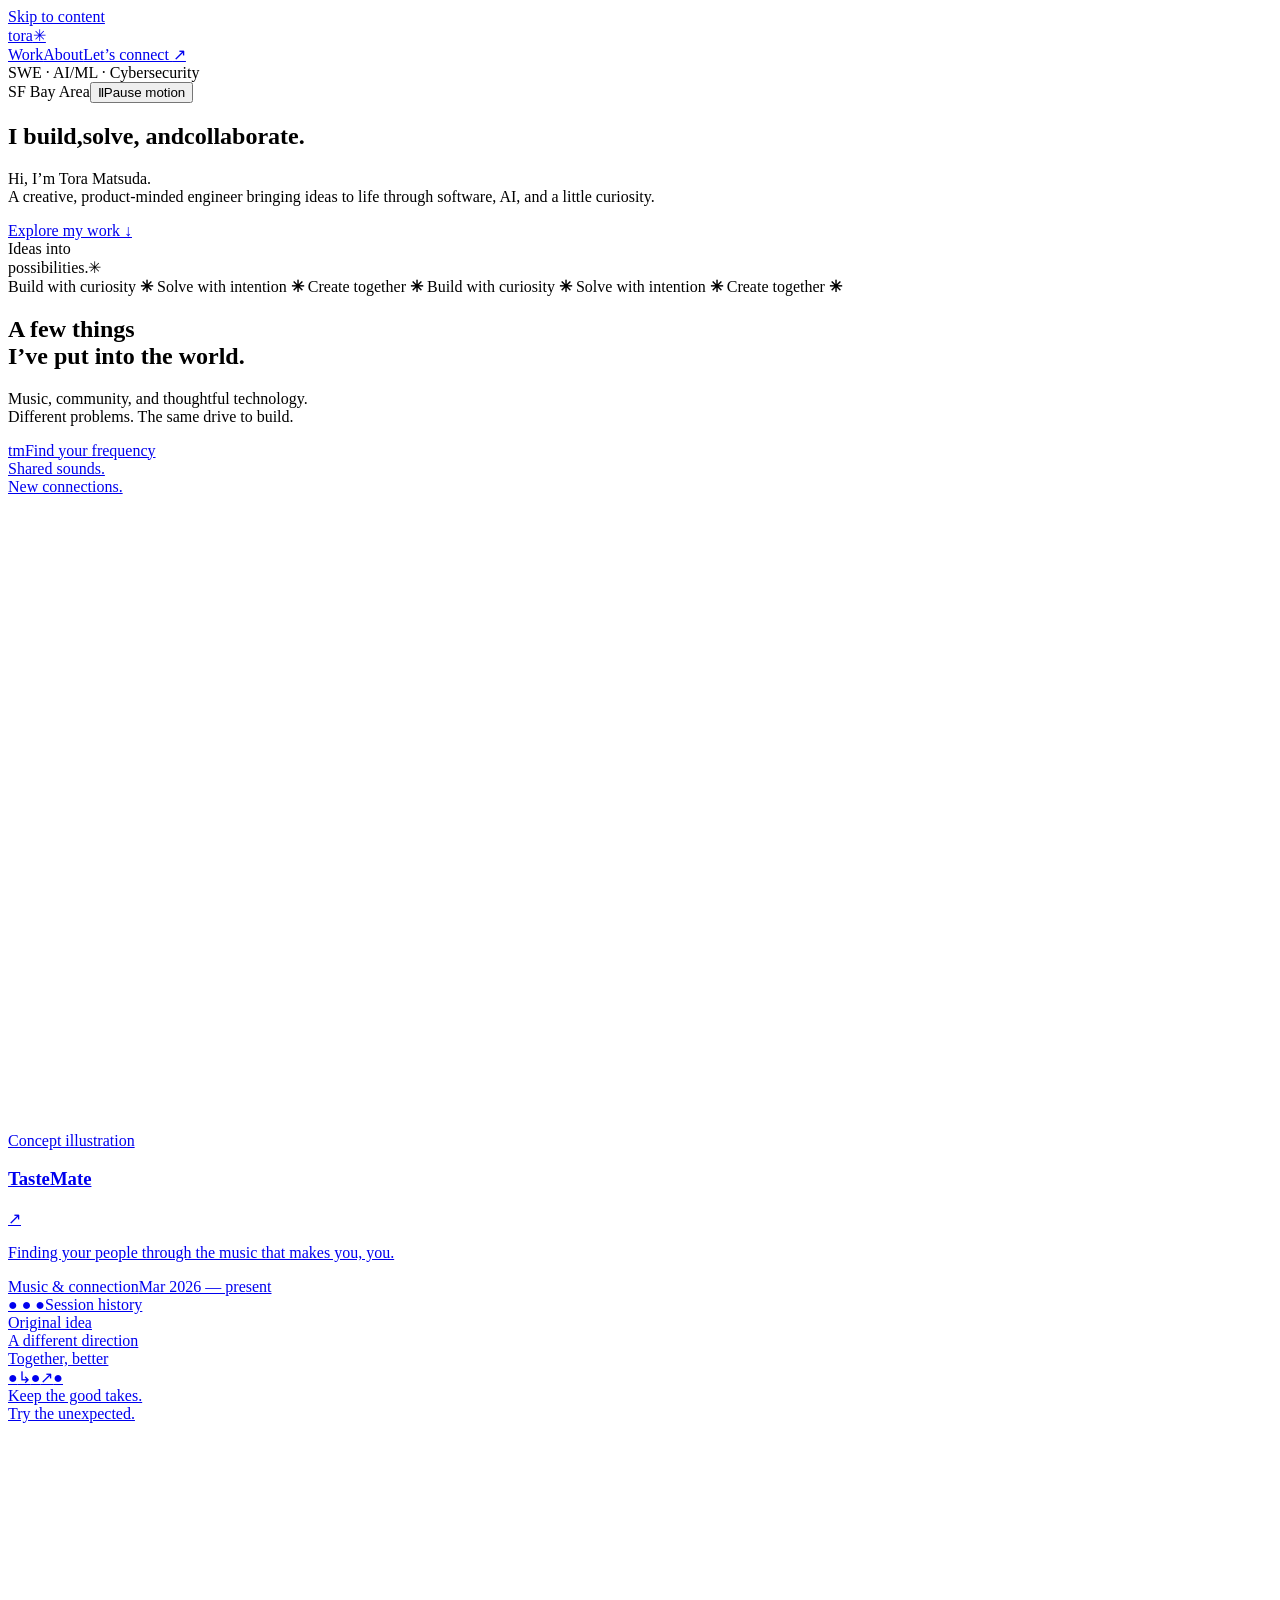
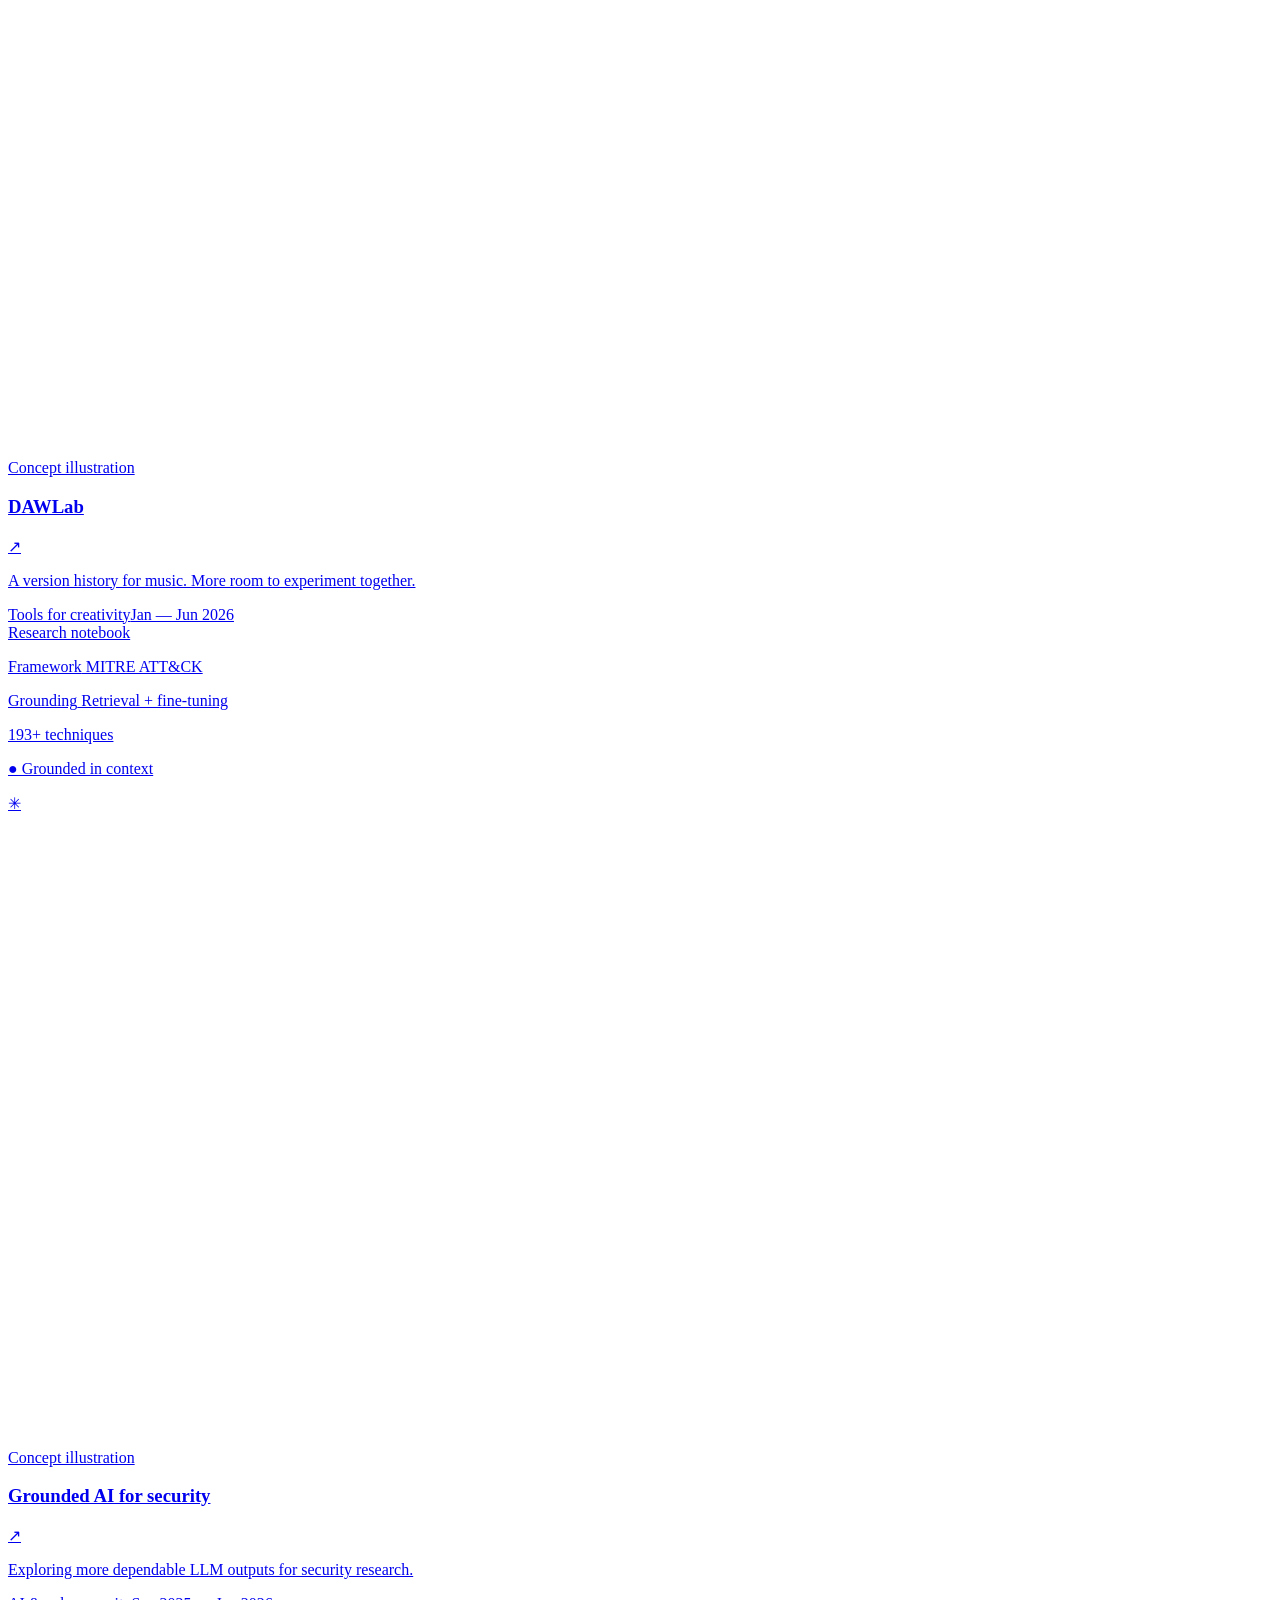
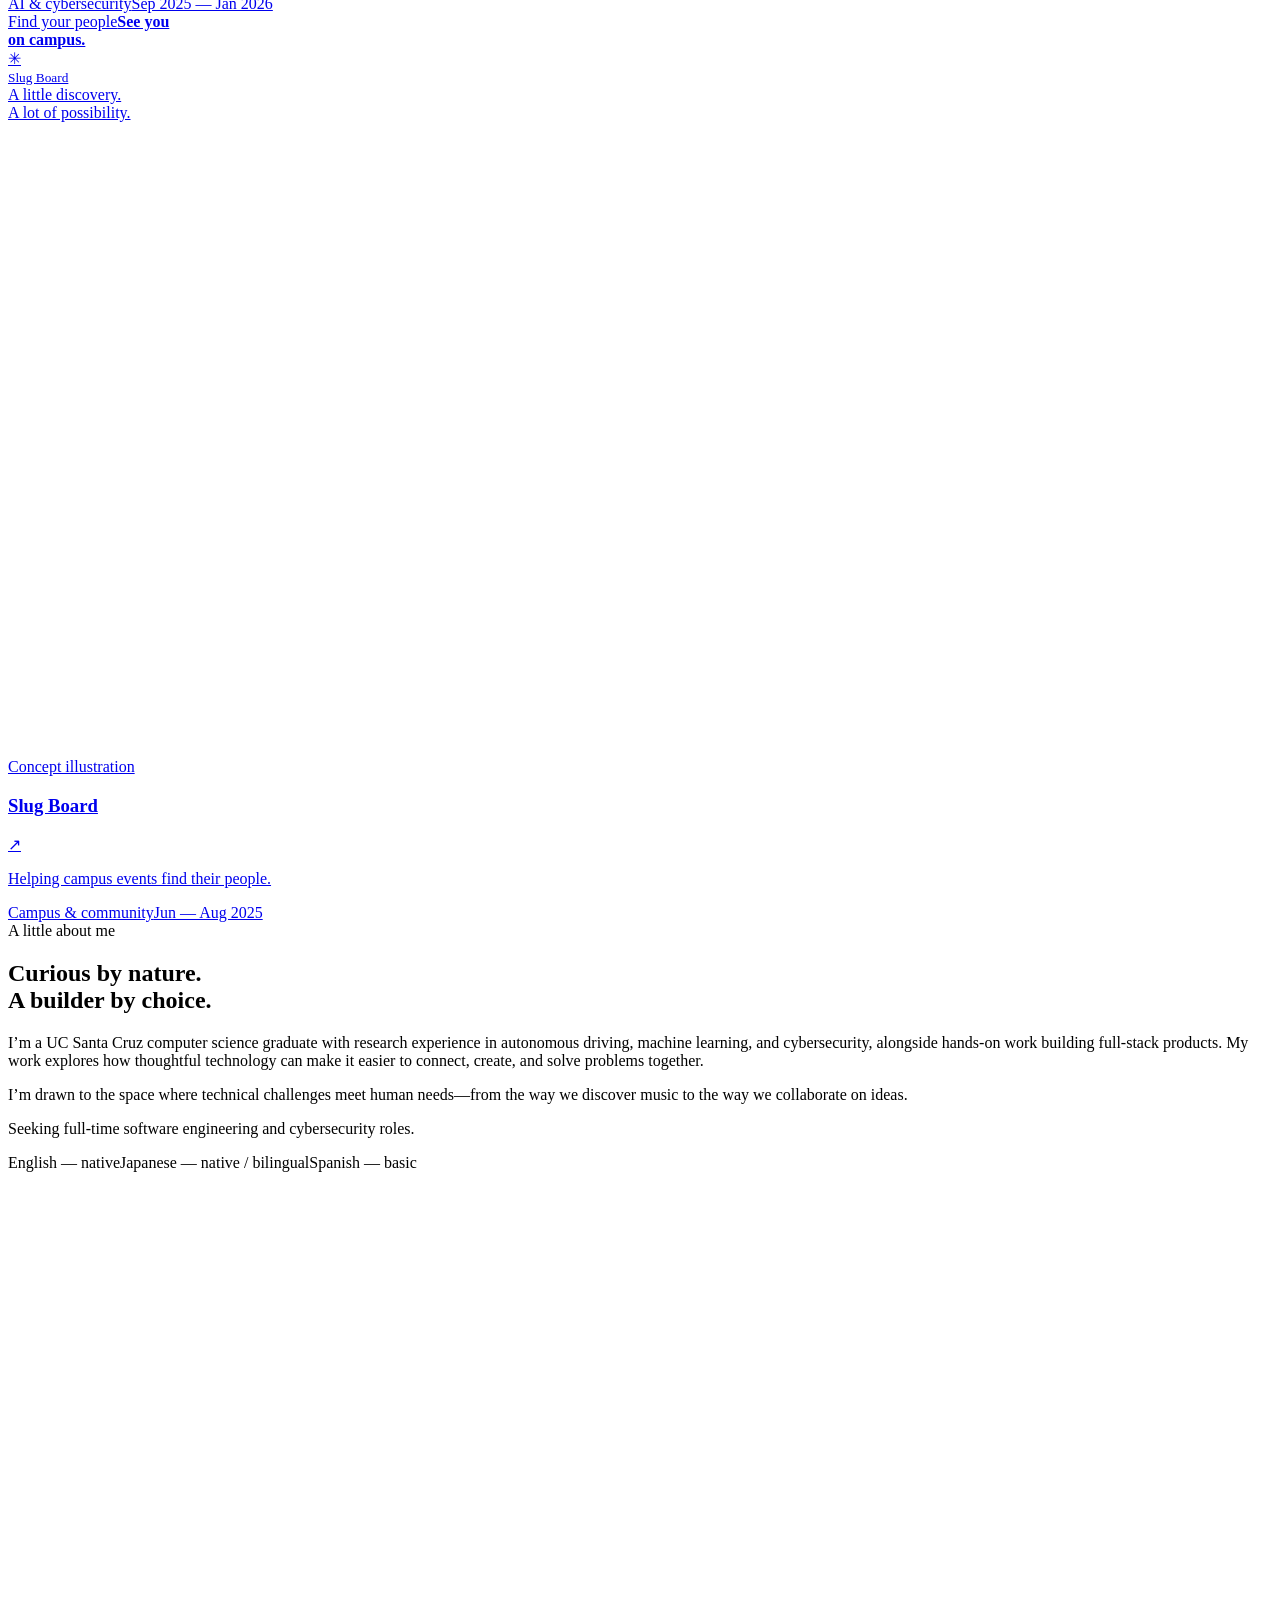
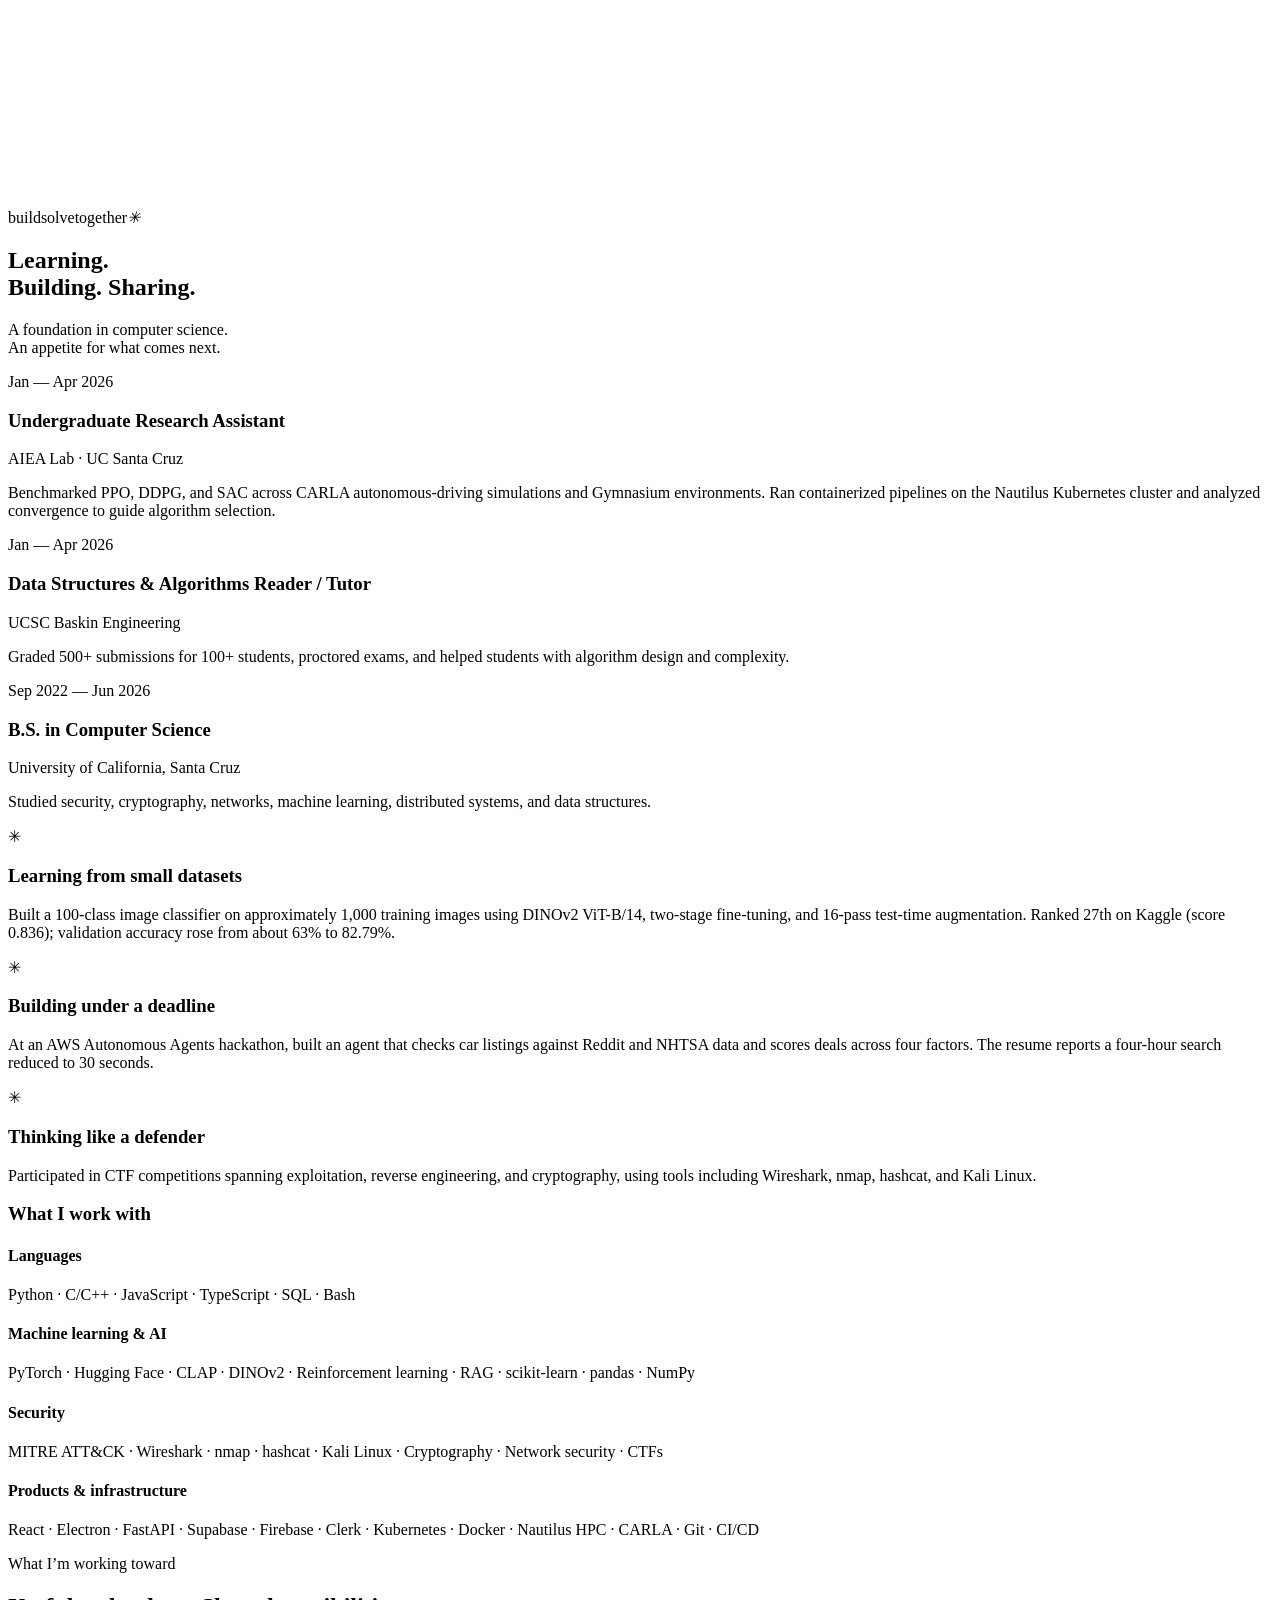
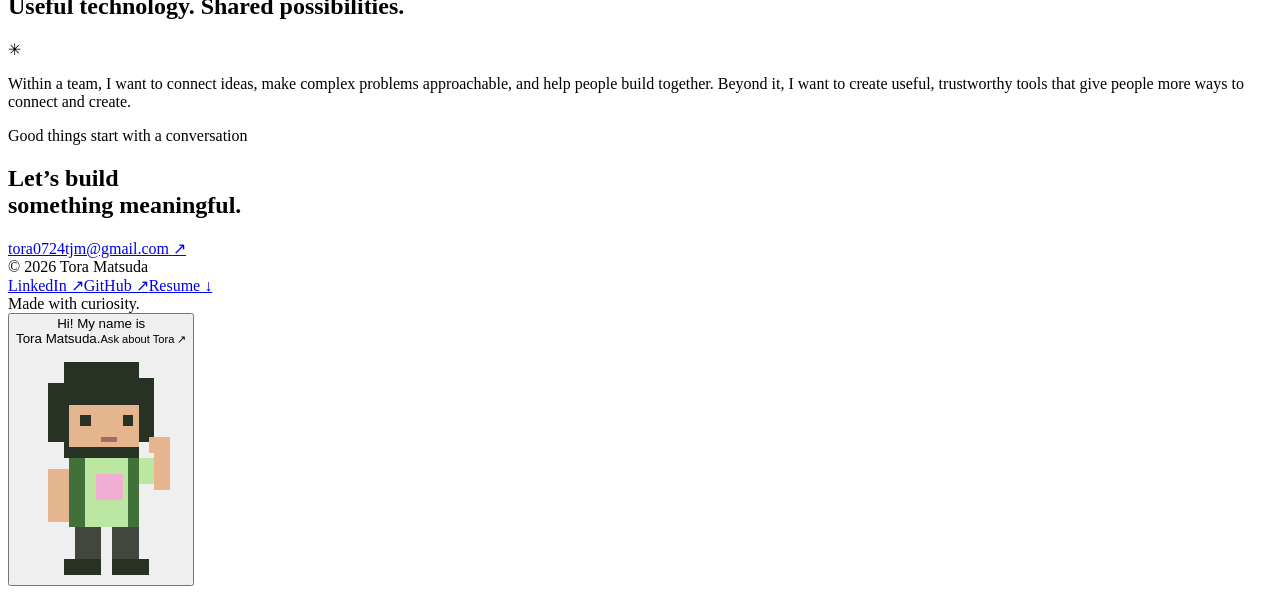
==== commit bd81ef6b: "Publish portfolio from 9baa1e14d31b211ac3daae7a8b553b242dac91ab" ====
--- a/site/index.html
+++ b/site/index.html
@@ -1 +1 @@
-<!DOCTYPE html><html lang="en" class="_8SXaVG_variable TeitBq_variable stzAYW_variable"><head><meta charSet="utf-8"/><meta name="viewport" content="width=device-width, initial-scale=1"/><link rel="preload" href="/tora-portfolio-pages/_next/static/media/inter_latin_400_normal-s.p.2qdljeg3s-lsl.woff2" as="font" crossorigin="" type="font/woff2"/><link rel="preload" href="/tora-portfolio-pages/_next/static/media/inter_latin_500_normal-s.p.1d14jwmkqqa0f.woff2" as="font" crossorigin="" type="font/woff2"/><link rel="preload" href="/tora-portfolio-pages/_next/static/media/space_grotesk_latin_400_normal-s.p.1c6pcavxma0qq.woff2" as="font" crossorigin="" type="font/woff2"/><link rel="preload" href="/tora-portfolio-pages/_next/static/media/space_grotesk_latin_500_normal-s.p.33jdofnh71adk.woff2" as="font" crossorigin="" type="font/woff2"/><link rel="preload" href="/tora-portfolio-pages/_next/static/media/space_grotesk_latin_700_normal-s.p.16tiaqjgzwdo4.woff2" as="font" crossorigin="" type="font/woff2"/><link rel="stylesheet" href="/tora-portfolio-pages/_next/static/chunks/0ecweb6io7gk6.css" data-precedence="next"/><link rel="preload" as="script" fetchPriority="low" href="/tora-portfolio-pages/_next/static/chunks/1x6obpmlu1_c2.js"/><script src="/tora-portfolio-pages/_next/static/chunks/2r4s4h5xul1n-.js" async=""></script><script src="/tora-portfolio-pages/_next/static/chunks/3wbm-994r45kr.js" async=""></script><script src="/tora-portfolio-pages/_next/static/chunks/0e5xhs_8sv9gk.js" async=""></script><script src="/tora-portfolio-pages/_next/static/chunks/turbopack-28w1bugpci8vb.js" async=""></script><script src="/tora-portfolio-pages/_next/static/chunks/142oj3a9rjgvn.js" async=""></script><script src="/tora-portfolio-pages/_next/static/chunks/3uenyj9kyoar8.js" async=""></script><title>Tora Matsuda — Build. Solve. Collaborate.</title><meta name="description" content="Creative, product-minded engineer exploring software, AI, cybersecurity, and the possibilities of building together."/><meta name="robots" content="noindex, nofollow"/><meta property="og:title" content="Tora Matsuda — Build. Solve. Collaborate."/><meta property="og:description" content="Useful technology. Shared possibilities."/><meta property="og:image" content="https://t0raa.github.io/tora-portfolio-pages/social-card.svg"/><meta property="og:type" content="website"/><meta name="twitter:card" content="summary_large_image"/><meta name="twitter:title" content="Tora Matsuda — Build. Solve. Collaborate."/><meta name="twitter:description" content="Useful technology. Shared possibilities."/><meta name="twitter:image" content="https://t0raa.github.io/tora-portfolio-pages/social-card.svg"/><link rel="icon" href="/tora-portfolio-pages/icon.svg"/><meta name="next-size-adjust" content=""/><script src="/tora-portfolio-pages/_next/static/chunks/0cz1d0mv5g_q7.js" noModule=""></script></head><body><div hidden=""><!--$--><!--/$--></div><a class="skip-link" href="#main">Skip to content</a><header class="site-header"><a class="wordmark" aria-label="Tora Matsuda home" href="/tora-portfolio-pages/">tora<span class="wordmark-star">✳</span></a><nav aria-label="Main navigation"><a href="/tora-portfolio-pages/#work">Work</a><a href="/tora-portfolio-pages/#about">About</a><a class="nav-contact" href="/tora-portfolio-pages/#contact">Let’s connect <span aria-hidden="true">↗</span></a></nav></header><main id="main"><section class="hero" aria-labelledby="hero-title"><div class="hero-topline"><span class="professional-focus">SWE · AI/ML · Cybersecurity</span><div class="hero-controls"><span class="location"><i></i> <!-- -->SF Bay Area</span><button class="motion-control" type="button" aria-pressed="false"><span aria-hidden="true">Ⅱ</span>Pause motion</button></div></div><h1 id="hero-title"><span>I build,</span><span>solve, and</span><span>collaborate<span class="headline-dot">.</span></span></h1><div class="hero-bottom"><p>Hi, I’m Tora Matsuda.<br/>A creative, product-minded engineer bringing ideas to life through software, AI, and a little curiosity.</p><a class="pill-button" href="#work">Explore my work <span aria-hidden="true">↓</span></a></div><div class="hero-sticker" aria-hidden="true">Ideas into<br/>possibilities.<span>✳</span></div></section><div class="ticker" aria-hidden="true"><div>Build with curiosity <b>✳</b> Solve with intention <b>✳</b> Create together <b>✳</b> Build with curiosity <b>✳</b> Solve with intention <b>✳</b> Create together <b>✳</b></div></div><section id="work" class="section work"><div class="section-heading"><h2>A few things<br/>I’ve put into the world.</h2><p>Music, community, and thoughtful technology.<br/>Different problems. The same drive to build.</p></div><div class="project-grid"><div class="project-card"><a class="project-link" href="/tora-portfolio-pages/projects/tastemate/"><div class="project-art art-music " aria-hidden="true"><div class="sonic-orbit orbit-one"></div><div class="sonic-orbit orbit-two"></div><div class="record"><div class="record-center">tm<span>Find your frequency</span></div></div><div class="music-tag">Shared sounds.<br/>New connections.</div><div class="waveform"><i style="height:18%;animation-delay:0s"></i><i style="height:80.93754216254274%;animation-delay:-0.12s"></i><i style="height:22.17928030880559%;animation-delay:-0.24s"></i><i style="height:72.85650086487041%;animation-delay:-0.36s"></i><i style="height:33.62547224149923%;animation-delay:-0.48s"></i><i style="height:58.805226817651096%;animation-delay:-0.6s"></i><i style="height:49.34877301338614%;animation-delay:-0.72s"></i><i style="height:42.453983329583274%;animation-delay:0s"></i><i style="height:65.24217754288048%;animation-delay:-0.12s"></i><i style="height:28.0737972715525%;animation-delay:-0.24s"></i><i style="height:77.15424879310736%;animation-delay:-0.36s"></i><i style="height:19.42084542038914%;animation-delay:-0.48s"></i><i style="height:81.97349396324412%;animation-delay:-0.6s"></i><i style="height:18.755322231381403%;animation-delay:-0.72s"></i><i style="height:78.44110202561205%;animation-delay:0s"></i><i style="height:26.251065701958957%;animation-delay:-0.12s"></i><i style="height:67.47975148445686%;animation-delay:-0.24s"></i><i style="height:39.95015001421895%;animation-delay:-0.36s"></i><i style="height:51.95260211943884%;animation-delay:-0.48s"></i><i style="height:56.27430558598046%;animation-delay:-0.6s"></i><i style="height:35.9154232801267%;animation-delay:-0.72s"></i><i style="height:70.95958104605968%;animation-delay:0s"></i><i style="height:23.557206574766504%;animation-delay:-0.12s"></i><i style="height:80.17010873447585%;animation-delay:-0.24s"></i><i style="height:18.10598023639951%;animation-delay:-0.36s"></i><i style="height:81.50005258860935%;animation-delay:-0.48s"></i><i style="height:20.985631945949425%;animation-delay:-0.6s"></i></div><span class="art-caption">Concept illustration</span></div><div class="project-heading"><h3>TasteMate</h3><span class="project-arrow" aria-hidden="true">↗</span></div><p>Finding your people through the music that makes you, you.</p><div class="project-meta"><span>Music &amp; connection</span><span>Mar 2026 — present</span></div></a></div><div class="project-card"><a class="project-link" href="/tora-portfolio-pages/projects/dawlab/"><div class="project-art art-daw " aria-hidden="true"><div class="daw-window"><div class="window-top"><span>● ● ●</span><span>Session history</span></div><div class="audio-track"><span>Original idea</span><div><i style="height:20%;animation-delay:0s"></i><i style="height:73.7434176780674%;animation-delay:-0.1s"></i><i style="height:57.22875109877994%;animation-delay:-0.2s"></i><i style="height:25.074746341194007%;animation-delay:-0.30000000000000004s"></i><i style="height:83.62393311051%;animation-delay:-0.4s"></i><i style="height:39.23733299106476%;animation-delay:-0.5s"></i><i style="height:38.71418226154759%;animation-delay:-0.6000000000000001s"></i><i style="height:83.78469065519093%;animation-delay:-0.7000000000000001s"></i><i style="height:25.387740783538415%;animation-delay:-0.8s"></i><i style="height:56.65881991289066%;animation-delay:0s"></i><i style="height:74.17548700369852%;animation-delay:-0.1s"></i><i style="height:20.005092468950036%;animation-delay:-0.2s"></i><i style="height:73.30469103274899%;animation-delay:-0.30000000000000004s"></i><i style="height:57.797200375860434%;animation-delay:-0.4s"></i><i style="height:24.770346499016018%;animation-delay:-0.5s"></i><i style="height:83.4534218634926%;animation-delay:-0.6000000000000001s"></i><i style="height:39.76464001103963%;animation-delay:-0.7000000000000001s"></i><i style="height:38.19535176887868%;animation-delay:-0.8s"></i><i style="height:83.9356441189012%;animation-delay:0s"></i><i style="height:25.709231739004373%;animation-delay:-0.1s"></i><i style="height:56.087585424769046%;animation-delay:-0.2s"></i><i style="height:74.60076360658852%;animation-delay:-0.30000000000000004s"></i><i style="height:20.02036827990845%;animation-delay:-0.4s"></i><i style="height:72.85944455708602%;animation-delay:-0.5s"></i><i style="height:58.36398960196023%;animation-delay:-0.6000000000000001s"></i><i style="height:24.47463665065027%;animation-delay:-0.7000000000000001s"></i><i style="height:83.27321034941441%;animation-delay:-0.8s"></i><i style="height:40.29593807257211%;animation-delay:0s"></i><i style="height:37.68100410556102%;animation-delay:-0.1s"></i><i style="height:84.07674619543607%;animation-delay:-0.2s"></i><i style="height:26.03911845788674%;animation-delay:-0.30000000000000004s"></i><i style="height:55.51522664942398%;animation-delay:-0.4s"></i><i style="height:75.01911421240536%;animation-delay:-0.5s"></i></div></div><div class="audio-track"><span>A different direction</span><div><i style="height:66.02477218778213%;animation-delay:0s"></i><i style="height:21.294465683863105%;animation-delay:-0.1s"></i><i style="height:79.76982469498469%;animation-delay:-0.2s"></i><i style="height:48.05604040824541%;animation-delay:-0.30000000000000004s"></i><i style="height:31.039706982067397%;animation-delay:-0.4s"></i><i style="height:84.9987268578257%;animation-delay:-0.5s"></i><i style="height:31.47512202431919%;animation-delay:-0.6000000000000001s"></i><i style="height:47.486827878653514%;animation-delay:-0.7000000000000001s"></i><i style="height:80.07853393049966%;animation-delay:-0.8s"></i><i style="height:21.46010656846292%;animation-delay:0s"></i><i style="height:65.49952273712142%;animation-delay:-0.1s"></i><i style="height:66.5457832087553%;animation-delay:-0.2s"></i><i style="height:21.13860407400632%;animation-delay:-0.30000000000000004s"></i><i style="height:79.45256956805238%;animation-delay:-0.4s"></i><i style="height:48.626645597913374%;animation-delay:-0.5s"></i><i style="height:30.611017224483447%;animation-delay:-0.6000000000000001s"></i><i style="height:84.98854231890638%;animation-delay:-0.7000000000000001s"></i><i style="height:31.917125899695257%;animation-delay:-0.8s"></i><i style="height:46.91918639049973%;animation-delay:0s"></i><i style="height:80.37860053046211%;animation-delay:-0.1s"></i><i style="height:21.635474818817347%;animation-delay:-0.2s"></i><i style="height:64.97019946086661%;animation-delay:-0.30000000000000004s"></i><i style="height:67.06239252419803%;animation-delay:-0.4s"></i><i style="height:20.9925705832254%;animation-delay:-0.5s"></i><i style="height:79.12686797197243%;animation-delay:-0.6000000000000001s"></i><i style="height:49.19846462985981%;animation-delay:-0.7000000000000001s"></i><i style="height:30.189187095523017%;animation-delay:-0.8s"></i><i style="height:84.96817643272607%;animation-delay:0s"></i><i style="height:32.36558009182568%;animation-delay:-0.1s"></i><i style="height:46.35329383280885%;animation-delay:-0.2s"></i><i style="height:80.66993045918935%;animation-delay:-0.30000000000000004s"></i><i style="height:21.82051547754979%;animation-delay:-0.4s"></i><i style="height:64.43696823977763%;animation-delay:-0.5s"></i></div></div><div class="audio-track"><span>Together, better</span><div><i style="height:73.7434176780674%;animation-delay:0s"></i><i style="height:57.22875109877994%;animation-delay:-0.1s"></i><i style="height:25.074746341194007%;animation-delay:-0.2s"></i><i style="height:83.62393311051%;animation-delay:-0.30000000000000004s"></i><i style="height:39.23733299106476%;animation-delay:-0.4s"></i><i style="height:38.71418226154759%;animation-delay:-0.5s"></i><i style="height:83.78469065519093%;animation-delay:-0.6000000000000001s"></i><i style="height:25.387740783538415%;animation-delay:-0.7000000000000001s"></i><i style="height:56.65881991289066%;animation-delay:-0.8s"></i><i style="height:74.17548700369852%;animation-delay:0s"></i><i style="height:20.005092468950036%;animation-delay:-0.1s"></i><i style="height:73.30469103274899%;animation-delay:-0.2s"></i><i style="height:57.797200375860434%;animation-delay:-0.30000000000000004s"></i><i style="height:24.770346499016018%;animation-delay:-0.4s"></i><i style="height:83.4534218634926%;animation-delay:-0.5s"></i><i style="height:39.76464001103963%;animation-delay:-0.6000000000000001s"></i><i style="height:38.19535176887868%;animation-delay:-0.7000000000000001s"></i><i style="height:83.9356441189012%;animation-delay:-0.8s"></i><i style="height:25.709231739004373%;animation-delay:0s"></i><i style="height:56.087585424769046%;animation-delay:-0.1s"></i><i style="height:74.60076360658852%;animation-delay:-0.2s"></i><i style="height:20.02036827990845%;animation-delay:-0.30000000000000004s"></i><i style="height:72.85944455708602%;animation-delay:-0.4s"></i><i style="height:58.36398960196023%;animation-delay:-0.5s"></i><i style="height:24.47463665065027%;animation-delay:-0.6000000000000001s"></i><i style="height:83.27321034941441%;animation-delay:-0.7000000000000001s"></i><i style="height:40.29593807257211%;animation-delay:-0.8s"></i><i style="height:37.68100410556102%;animation-delay:0s"></i><i style="height:84.07674619543607%;animation-delay:-0.1s"></i><i style="height:26.03911845788674%;animation-delay:-0.2s"></i><i style="height:55.51522664942398%;animation-delay:-0.30000000000000004s"></i><i style="height:75.01911421240536%;animation-delay:-0.4s"></i><i style="height:20.045822645700287%;animation-delay:-0.5s"></i></div></div><div class="branch-row"><b>●</b><span>↳</span><b>●</b><span>↗</span><b>●</b></div></div><div class="daw-note">Keep the good takes.<br/>Try the unexpected.</div><span class="art-caption">Concept illustration</span></div><div class="project-heading"><h3>DAWLab</h3><span class="project-arrow" aria-hidden="true">↗</span></div><p>A version history for music. More room to experiment together.</p><div class="project-meta"><span>Tools for creativity</span><span>Jan — Jun 2026</span></div></a></div><div class="project-card"><a class="project-link" href="/tora-portfolio-pages/projects/mitre-command-generator/"><div class="project-art art-security " aria-hidden="true"><div class="security-grid"></div><div class="terminal"><div class="window-top">Research notebook</div><p><span>Framework</span> MITRE ATT&amp;CK</p><p><span>Grounding</span> Retrieval + fine-tuning</p><div class="terminal-number">193<span>+ techniques</span></div><p class="terminal-status">● Grounded in context</p></div><div class="security-cross">✳</div><span class="art-caption">Concept illustration</span></div><div class="project-heading"><h3>Grounded AI for security</h3><span class="project-arrow" aria-hidden="true">↗</span></div><p>Exploring more dependable LLM outputs for security research.</p><div class="project-meta"><span>AI &amp; cybersecurity</span><span>Sep 2025 — Jan 2026</span></div></a></div><div class="project-card"><a class="project-link" href="/tora-portfolio-pages/projects/slug-board/"><div class="project-art art-campus " aria-hidden="true"><div class="campus-poster"><span>Find your people</span><strong>See you<br/>on campus.</strong><div class="poster-star">✳</div><small>Slug Board</small></div><div class="campus-ticket">A little discovery.<br/>A lot of possibility.</div><span class="art-caption">Concept illustration</span></div><div class="project-heading"><h3>Slug Board</h3><span class="project-arrow" aria-hidden="true">↗</span></div><p>Helping campus events find their people.</p><div class="project-meta"><span>Campus &amp; community</span><span>Jun — Aug 2025</span></div></a></div></div></section><section id="about" class="section about"><div class="about-intro"><span class="section-kicker">A little about me</span><h2>Curious by nature.<br/>A builder by choice.</h2><p>I’m a UC Santa Cruz computer science graduate with research experience in autonomous driving, machine learning, and cybersecurity, alongside hands-on work building full-stack products. My work explores how thoughtful technology can make it easier to connect, create, and solve problems together.</p><p>I’m drawn to the space where technical challenges meet human needs—from the way we discover music to the way we collaborate on ideas.</p><p class="opportunity">Seeking full-time software engineering and cybersecurity roles.</p><div class="language-row"><span>English — native</span><span>Japanese — native / bilingual</span><span>Spanish — basic</span></div></div><div class="about-mark" aria-hidden="true"><span>build</span><span>solve</span><span>together</span><i>✳</i></div></section><section id="experience" class="section experience"><div class="section-heading"><h2>Learning.<br/>Building. Sharing.</h2><p>A foundation in computer science.<br/>An appetite for what comes next.</p></div><div class="timeline"><div class="experience-row"><span class="experience-date">Jan — Apr 2026</span><div><h3>Undergraduate Research Assistant</h3><span class="organization">AIEA Lab · UC Santa Cruz</span><p>Benchmarked PPO, DDPG, and SAC across CARLA autonomous-driving simulations and Gymnasium environments. Ran containerized pipelines on the Nautilus Kubernetes cluster and analyzed convergence to guide algorithm selection.</p></div></div><div class="experience-row"><span class="experience-date">Jan — Apr 2026</span><div><h3>Data Structures &amp; Algorithms Reader / Tutor</h3><span class="organization">UCSC Baskin Engineering</span><p>Graded 500+ submissions for 100+ students, proctored exams, and helped students with algorithm design and complexity.</p></div></div><div class="experience-row"><span class="experience-date">Sep 2022 — Jun 2026</span><div><h3>B.S. in Computer Science</h3><span class="organization">University of California, Santa Cruz</span><p>Studied security, cryptography, networks, machine learning, distributed systems, and data structures.</p></div></div></div><div class="explorations"><article><span class="exploration-star" aria-hidden="true">✳</span><h3>Learning from small datasets</h3><p>Built a 100-class image classifier on approximately 1,000 training images using DINOv2 ViT-B/14, two-stage fine-tuning, and 16-pass test-time augmentation. Ranked 27th on Kaggle (score 0.836); validation accuracy rose from about 63% to 82.79%.</p></article><article><span class="exploration-star" aria-hidden="true">✳</span><h3>Building under a deadline</h3><p>At an AWS Autonomous Agents hackathon, built an agent that checks car listings against Reddit and NHTSA data and scores deals across four factors. The resume reports a four-hour search reduced to 30 seconds.</p></article><article><span class="exploration-star" aria-hidden="true">✳</span><h3>Thinking like a defender</h3><p>Participated in CTF competitions spanning exploitation, reverse engineering, and cryptography, using tools including Wireshark, nmap, hashcat, and Kali Linux.</p></article></div><div class="skills-section"><h3>What I work with</h3><div class="skills-list"><div class="skill-row"><h4>Languages</h4><p>Python · C/C++ · JavaScript · TypeScript · SQL · Bash</p></div><div class="skill-row"><h4>Machine learning &amp; AI</h4><p>PyTorch · Hugging Face · CLAP · DINOv2 · Reinforcement learning · RAG · scikit-learn · pandas · NumPy</p></div><div class="skill-row"><h4>Security</h4><p>MITRE ATT&amp;CK · Wireshark · nmap · hashcat · Kali Linux · Cryptography · Network security · CTFs</p></div><div class="skill-row"><h4>Products &amp; infrastructure</h4><p>React · Electron · FastAPI · Supabase · Firebase · Clerk · Kubernetes · Docker · Nautilus HPC · CARLA · Git · CI/CD</p></div></div></div></section><section class="section vision"><span class="section-kicker">What I’m working toward</span><h2>Useful technology. Shared possibilities.</h2><div class="vision-bottom"><span aria-hidden="true" class="vision-star">✳</span><p>Within a team, I want to connect ideas, make complex problems approachable, and help people build together. Beyond it, I want to create useful, trustworthy tools that give people more ways to connect and create.</p></div></section><footer id="contact" class="section contact"><div class="contact-top"><span class="section-kicker">Good things start with a conversation</span><h2>Let’s build<br/>something meaningful.</h2><a class="email-link" href="mailto:tora0724tjm@gmail.com">tora0724tjm@gmail.com<!-- --> <span aria-hidden="true">↗</span></a></div><div class="footer-bottom"><span>© <!-- -->2026<!-- --> Tora Matsuda</span><div><a href="https://linkedin.com/in/t0ra" target="_blank" rel="noreferrer">LinkedIn ↗</a><a href="https://github.com/T0RAA" target="_blank" rel="noreferrer">GitHub ↗</a><a href="/tora-portfolio-pages/tora-matsuda-resume.pdf">Resume ↓</a></div><span>Made with curiosity.</span></div></footer></main><!--$--><!--/$--><div class="companion-launcher"><button class="companion-button" aria-label="Hi! My name is Tora Matsuda. Ask about Tora" aria-haspopup="dialog" aria-expanded="false"><span class="pixel-bubble"><span aria-hidden="true">Hi! My name is<br/>Tora Matsuda.</span><small>Ask about Tora ↗</small></span><svg class="pixel-sprite sprite-idle" viewBox="0 0 32 44" shape-rendering="crispEdges" aria-hidden="true"><path fill="#273124" d="M9 3h14v3h3v12h-3v3H9v-3H6V7h3z"></path><path fill="#e5b58d" d="M10 9h13v10H10z"></path><path fill="#273124" d="M9 7h15v4H9z"></path><g class="pixel-eyes"><path fill="#273124" d="M12 13h2v2h-2zM20 13h2v2h-2z"></path></g><path class="pixel-mouth" fill="#a76a5c" d="M16 17h3v1h-3z"></path><path fill="#bce7a2" d="M10 21h13v13H10z"></path><path fill="#417039" d="M10 21h3v13h-3zM21 21h2v13h-2z"></path><path fill="#e5b58d" d="M6 23h4v10H6z"></path><g class="pixel-arm"><path fill="#bce7a2" d="M23 21h3v5h-3z"></path><path fill="#e5b58d" d="M26 17h3v10h-3zM25 17h4v3h-4z"></path></g><path fill="#41463e" d="M11 34h5v7h-5zM18 34h5v7h-5z"></path><path fill="#273124" d="M9 40h7v3H9zM18 40h7v3h-7z"></path><path fill="#f0afd2" d="M15 24h5v5h-5z"></path></svg></button></div><script id="_R_">(globalThis["TURBOPACK"] || (globalThis["TURBOPACK"] = [])).push({"otherChunks":["static/chunks/1x6obpmlu1_c2.js","static/chunks/2r4s4h5xul1n-.js","static/chunks/3wbm-994r45kr.js","static/chunks/0e5xhs_8sv9gk.js"],"runtimeModuleIds":[94553]});</script><script src="/tora-portfolio-pages/_next/static/chunks/1x6obpmlu1_c2.js" async=""></script><script>(self.__next_f=self.__next_f||[]).push([0])</script><script>self.__next_f.push([1,"1:\"$Sreact.fragment\"\n2:\"/tora-portfolio-pages/_next/static/chunks/142oj3a9rjgvn.js\"\n3:\"/tora-portfolio-pages/_next/static/chunks/3uenyj9kyoar8.js\"\n4:\"MotionPreferences\"\n5:I[29131,[\"$2\",\"$3\"],\"$4\"]\n6:I[22016,[\"$2\",\"$3\"],\"\"]\n7:I[39756,[\"$2\"],\"default\"]\n8:I[37457,[\"$2\"],\"default\"]\n9:I[31598,[\"$2\"],\"PixelCompanion\"]\nb:I[29131,[\"$2\",\"$3\"],\"MotionControl\"]\nc:I[28478,[\"$2\",\"$3\"],\"Reveal\"]\n30:\"ViewportBoundary\"\n31:I[97367,[\"$2\"],\"$30\"]\n33:\"MetadataBoundary\"\n34:I[97367,[\"$2\"],\"$33\"]\n35:\"$Sreact.suspense\"\n37:I[68027,[\"$2\"],\"default\",1]\n:HL[\"/tora-portfolio-pages/_next/static/chunks/0ecweb6io7gk6.css\",\"style\"]\n:HL[\"/tora-portfolio-pages/_next/static/media/inter_latin_400_normal-s.p.2qdljeg3s-lsl.woff2\",\"font\",{\"crossOrigin\":\"\",\"type\":\"font/woff2\"}]\n:HL[\"/tora-portfolio-pages/_next/static/media/inter_latin_500_normal-s.p.1d14jwmkqqa0f.woff2\",\"font\",{\"crossOrigin\":\"\",\"type\":\"font/woff2\"}]\n:HL[\"/tora-portfolio-pages/_next/static/media/space_grotesk_latin_400_normal-s.p.1c6pcavxma0qq.woff2\",\"font\",{\"crossOrigin\":\"\",\"type\":\"font/woff2\"}]\n:HL[\"/tora-portfolio-pages/_next/static/media/space_grotesk_latin_500_normal-s.p.33jdofnh71adk.woff2\",\"font\",{\"crossOrigin\":\"\",\"type\":\"font/woff2\"}]\n:HL[\"/tora-portfolio-pages/_next/static/media/space_grotesk_latin_700_normal-s.p.16tiaqjgzwdo4.woff2\",\"font\",{\"crossOrigin\":\"\",\"type\":\"font/woff2\"}]\na:[[\"children\",{\"s\":\"__PAGE__\",\"h\":512,\"d\":{\"r\":[\"$\",\"$1\",\"c\",{\"children\":[[\"$\",\"main\",null,{\"id\":\"main\",\"children\":[[\"$\",\"section\",null,{\"className\":\"hero\",\"aria-labelledby\":\"hero-title\",\"children\":[[\"$\",\"div\",null,{\"className\":\"hero-topline\",\"children\":[[\"$\",\"span\",null,{\"className\":\"professional-focus\",\"children\":\"SWE · AI/ML · Cybersecurity\"}],[\"$\",\"div\",null,{\"className\":\"hero-controls\",\"children\":[[\"$\",\"span\",null,{\"className\":\"location\",\"children\":[[\"$\",\"i\",null,{}],\" \",\"SF Bay Area\"]}],[\"$\",\"$Lb\",null,{}]]}]]}],[\"$\",\"h1\",null,{\"id\":\"hero-title\",\"children\":[[\"$\",\"span\",null,{\"children\":\"I build,\"}],[\"$\",\"span\",null,{\"children\":\"solve, and\"}],[\"$\",\"span\",null,{\"children\":[\"collaborate\",[\"$\",\"span\",null,{\"className\":\"headline-dot\",\"children\":\".\"}]]}]]}],[\"$\",\"div\",null,{\"className\":\"hero-bottom\",\"children\":[[\"$\",\"p\",null,{\"children\":[\"Hi, I’m Tora Matsuda.\",[\"$\",\"br\",null,{}],\"A creative, product-minded engineer bringing ideas to life through software, AI, and a little curiosity.\"]}],[\"$\",\"a\",null,{\"className\":\"pill-button\",\"href\":\"#work\",\"children\":[\"Explore my work \",[\"$\",\"span\",null,{\"aria-hidden\":\"true\",\"children\":\"↓\"}]]}]]}],[\"$\",\"div\",null,{\"className\":\"hero-sticker\",\"aria-hidden\":\"true\",\"children\":[\"Ideas into\",[\"$\",\"br\",null,{}],\"possibilities.\",[\"$\",\"span\",null,{\"children\":\"✳\"}]]}]]}],[\"$\",\"div\",null,{\"className\":\"ticker\",\"aria-hidden\":\"true\",\"children\":[\"$\",\"div\",null,{\"children\":[\"Build with curiosity \",[\"$\",\"b\",null,{\"children\":\"✳\"}],\" Solve with intention \",[\"$\",\"b\",null,{\"children\":\"✳\"}],\" Create together \",[\"$\",\"b\",null,{\"children\":\"✳\"}],\" Build with curiosity \",[\"$\",\"b\",null,{\"children\":\"✳\"}],\" Solve with intention \",[\"$\",\"b\",null,{\"children\":\"✳\"}],\" Create together \",[\"$\",\"b\",null,{\"children\":\"✳\"}]]}]}],[\"$\",\"section\",null,{\"id\":\"work\",\"className\":\"section work\",\"children\":[[\"$\",\"div\",null,{\"className\":\"section-heading\",\"children\":[[\"$\",\"h2\",null,{\"children\":[\"A few things\",[\"$\",\"br\",null,{}],\"I’ve put into the world.\"]}],[\"$\",\"p\",null,{\"children\":[\"Music, community, and thoughtful technology.\",[\"$\",\"br\",null,{}],\"Different problems. The same drive to build.\"]}]]}],[\"$\",\"div\",null,{\"className\":\"project-grid\",\"children\":[[\"$\",\"$Lc\",\"tastemate\",{\"className\":\"project-card\",\"children\":[\"$\",\"$L6\",null,{\"href\":\"/projects/tastemate\",\"className\":\"project-link\",\"children\":[[\"$\",\"div\",null,{\"className\":\"project-art art-music \",\"aria-hidden\":\"true\",\"children\":[[[\"$\",\"div\",null,{\"className\":\"sonic-orbit orbit-one\"}],[\"$\",\"div\",null,{\"className\":\"sonic-orbit orbit-two\"}],[\"$\",\"div\",null,{\"className\":\"record\",\"children\":[\"$\",\"div\",null,{\"className\":\"record-center\",\"children\":[\"tm\",[\"$\",\"span\",null,{\"children\":\"Find your frequency\"}]]}]}],[\"$\",\"div\",null,{\"className\":\"music-tag\",\"children\":[\"Shared sounds.\",[\"$\",\"br\",null,{}],\"New connections.\"]}],[\"$\",\"div\",null,{\"className\":\"waveform\",\"children\":[[\"$\",\"i\",\"0\",{\"style\":{\"height\":\"18%\",\"animationDelay\":\"0s\"}}],[\"$\",\"i\",\"1\",{\"style\":{\"height\":\"80.93754216254274%\",\"animationDelay\":\"-0.12s\"}}],[\"$\",\"i\",\"2\",{\"style\":{\"height\":\"22.17928030880559%\",\"animationDelay\":\"-0.24s\"}}],[\"$\",\"i\",\"3\",{\"style\":{\"height\":\"72.85650086487041%\",\"animationDelay\":\"-0.36s\"}}],[\"$\",\"i\",\"4\",{\"style\":{\"height\":\"33.62547224149923%\",\"animationDelay\":\"-0.48s\"}}],\"$Ld\",\"$Le\",\"$Lf\",\"$L10\",\"$L11\",\"$L12\",\"$L13\",\"$L14\",\"$L15\",\"$L16\",\"$L17\",\"$L18\",\"$L19\",\"$L1a\",\"$L1b\",\"$L1c\",\"$L1d\",\"$L1e\",\"$L1f\",\"$L20\",\"$L21\",\"$L22\"]}]],false,false,false,\"$L23\"]}],\"$L24\",\"$L25\",\"$L26\"]}]}],\"$L27\",\"$L28\",\"$L29\"]}]]}],\"$L2a\",\"$L2b\",\"$L2c\",\"$L2d\"]}],[\"$L2e\"],\"$L2f\"]}],\"p\":false,\"v\":null}}]]\n0:{\"P\":null,\"c\":[\"\",\"\"],\"q\":\"\",\"i\":false,\"t\":{\"t\":{\"s\":\"\",\"h\":528,\"d\":{\"r\":[\"$\",\"$1\",\"c\",{\"children\":[[[\"$\",\"link\",\"0\",{\"rel\":\"stylesheet\",\"href\":\"/tora-portfolio-pages/_next/static/chunks/0ecweb6io7gk6.css\",\"precedence\":\"next\",\"crossOrigin\":\"$undefined\",\"nonce\":\"$undefined\"}],[\"$\",\"script\",\"script-0\",{\"src\":\"/tora-portfolio-pages/_next/static/chunks/142oj3a9rjgvn.js\",\"async\":true,\"nonce\":\"$undefined\"}]],[\"$\",\"html\",null,{\"lang\":\"en\",\"className\":\"_8SXaVG_variable TeitBq_variable stzAYW_variable\",\"children\":[\"$\",\"body\",null,{\"children\":[\"$\",\"$L5\",null,{\"children\":[[\"$\",\"a\",null,{\"className\":\"skip-link\",\"href\":\"#main\",\"children\":\"Skip to content\"}],[\"$\",\"header\",null,{\"className\":\"site-header\",\"children\":[[\"$\",\"$L6\",null,{\"className\":\"wordmark\",\"href\":\"/\",\"aria-label\":\"Tora Matsuda home\",\"children\":[\"tora\",[\"$\",\"span\",null,{\"className\":\"wordmark-star\",\"children\":\"✳\"}]]}],[\"$\",\"nav\",null,{\"aria-label\":\"Main navigation\",\"children\":[[\"$\",\"$L6\",null,{\"href\":\"/#work\",\"children\":\"Work\"}],[\"$\",\"$L6\",null,{\"href\":\"/#about\",\"children\":\"About\"}],[\"$\",\"$L6\",null,{\"href\":\"/#contact\",\"className\":\"nav-contact\",\"children\":[\"Let’s connect \",[\"$\",\"span\",null,{\"aria-hidden\":\"true\",\"children\":\"↗\"}]]}]]}]]}],[\"$\",\"$L7\",null,{\"parallelRouterKey\":\"children\",\"error\":\"$undefined\",\"errorStyles\":\"$undefined\",\"errorScripts\":\"$undefined\",\"template\":[\"$\",\"$L8\",null,{}],\"templateStyles\":\"$undefined\",\"templateScripts\":\"$undefined\",\"notFound\":[[\"$\",\"main\",null,{\"id\":\"main\",\"className\":\"section\",\"children\":[[\"$\",\"h1\",null,{\"children\":\"This page wandered off.\"}],[\"$\",\"p\",null,{\"children\":\"You can find Tora’s work back on the homepage.\"}],[\"$\",\"$L6\",null,{\"className\":\"pill-button\",\"href\":\"/\",\"children\":\"Back to the portfolio\"}]]}],[]],\"forbidden\":\"$undefined\",\"unauthorized\":\"$undefined\"}],[\"$\",\"$L9\",null,{}]]}]}]}]]}],\"p\":false,\"v\":null},\"c\":\"$Qa\"},\"h\":{\"r\":[\"$\",\"$1\",\"h\",{\"children\":[null,[\"$\",\"$L31\",null,{\"children\":\"$L32\"}],[\"$\",\"$L34\",null,{\"children\":[[\"$\",\"div\",null,{\"hidden\":true,\"children\":[\"$\",\"$35\",null,{\"name\":\"Next.Metadata\",\"children\":\"$L36\"}]}],null]}],[\"$\",\"meta\",null,{\"name\":\"next-size-adjust\",\"content\":\"\"}]]}],\"p\":false,\"v\":null}},\"m\":\"$undefined\",\"G\":[\"$37\",[[\"$\",\"link\",\"0\",{\"rel\":\"stylesheet\",\"href\":\"/tora-portfolio-pages/_next/static/chunks/0ecweb6io7gk6.css\",\"precedence\":\"next\",\"crossOrigin\":\"$undefined\",\"nonce\":\"$undefined\"}]]],\"S\":true,\"r\":\"$undefined\",\"s\":\"$undefined\",\"a\":\"$undefined\",\"l\":\"$undefined\",\"p\":\"$undefined\",\"d\":\"$undefined\",\"b\":\"NZPgQDmxjkYsVp-4_sDCB\"}\n54:I[97367,[\"$2\"],\"OutletBoundary\"]\nd:[\"$\",\"i\",\"5\",{\"style\":{\"height\":\"58.805226817651096%\",\"animationDelay\":\"-0.6s\"}}]\ne:[\"$\",\"i\",\"6\",{\"style\":{\"height\":\"49.34877301338614%\",\"animationDelay\":\"-0.72s\"}}]\nf:[\"$\",\"i\",\"7\",{\"style\":{\"height\":\"42.453983329583274%\",\"animationDelay\":\"0s\"}}]\n10:[\"$\",\"i\",\"8\",{\"style\":{\"height\":\"65.24217754288048%\",\"animationDelay\":\"-0.12s\"}}]\n11:[\"$\",\"i\",\"9\",{\"style\":{\"height\":\"28.0737972715525%\",\"animationDelay\":\"-0.24s\"}}]\n12:[\"$\",\"i\",\"10\",{\"style\":{\"height\":\"77.15424879310736%\",\"animationDelay\":\"-0.36s\"}}]\n13:[\"$\",\"i\",\"11\",{\"style\":{\"height\":\"19.42084542038914%\",\"animationDelay\":\"-0.48s\"}}]\n14:[\"$\",\"i\",\"12\",{\"style\":{\"height\":\"81.97349396324412%\",\"animationDelay\":\"-0.6s\"}}]\n15:[\"$\",\"i\",\"13\",{\"style\":{\"height\":\"18.755322231381403%\",\"animationDelay\":\"-0.72s\"}}]\n16:[\"$\",\"i\",\"14\",{\"style\":{\"height\":\"78.44110202561205%\",\"animationDelay\":\"0s\"}}]\n17:[\"$\",\"i\",\"15\",{\"style\":{\"height\":\"26.251065701958957%\",\"animationDelay\":\"-0.12s\"}}]\n18:[\"$\",\"i\",\"16\",{\"style\":{\"height\":\"67.47975148445686%\",\"animationDelay\":\"-0.24s\"}}]\n19:[\"$\",\"i\",\"17\",{\"style\":{\"height\":\"39.95015001421895%\",\"animationDelay\":\"-0.36s\"}}]\n1a:[\"$\",\"i\",\"18\",{\"style\":{\"height\":\"51.95260211943884%\",\"animationDelay\":\"-0.48s\"}}]\n1b:[\"$\",\"i\",\"19\",{\"style\":{\"height\":\"56.27430558598046%\",\"animationDelay\":\"-0.6s\"}}]\n1c:[\"$\",\"i\",\"20\",{\"style\":{\"height\":\"35.9154232801267%\",\"animationDelay\":\"-0.72s\"}}]\n1d:[\"$\",\"i\",\"21\",{\"style\":{\"height\":\"70.95958104605968%\",\"animationDelay\":\"0s\"}}]\n1e:[\"$\",\"i\",\"22\",{\"style\":{\"height\":\"23.557206574766504%\",\"animationDelay\":\"-0.12s\"}}]\n1f:[\"$\",\"i\",\"23\",{\"style\":{\"height\":\"80.17010873447585%\",\"animationDelay\":\"-0.24s\"}}]\n20:[\"$\",\"i\",\"24\",{\"style\":{\"height\":\"18.10598023639951%\",\"animationDelay\":\"-0.36s\"}}]\n21:[\"$\",\"i\",\"25\",{\"style\":{\"height\":\"81.50005258860935%\",\"animationDelay\":\"-0.48s\"}}]\n22:[\"$\",\"i\",\"26\",{\"style\":{\"height\":\"20.985631945949425%\",\"animationDelay\":\"-0.6s\"}}]\n23:[\"$\",\"span\",null,{\"className\":\"art-caption\",\"children\":\"Concept illustration\"}]\n24:[\"$\",\"div\",null,{\"className\":\"project-heading\",\"children\":[[\"$\",\"h3\",null,{\"children\":\"TasteMate\"}],[\"$\",\"span\",null,{\"className\":\"project-arrow\",\"aria-hidden\":\"true\",\"children\":\"↗\"}]]}]\n25:[\"$\",\"p\",null,{\"children\":\"Finding your people through the music that makes you, you.\"}]\n26:[\"$\",\"div\",null,{\"className\":\"project-meta\",\"children\":[[\"$\",\"span\",null,{\"children\":\"Music \u0026 connection\"}],[\"$\",\"span\",null,{\"children\":\"Mar 2026 — present\"}]]}]\n27:[\"$\",\"$Lc\",\"dawlab\",{\"className\":\"project-card\",\"children\":[\"$\",\"$L6\",null,{\"href\":\"/projects/dawlab\",\"className\":\"project-link\",\"children\":[[\"$\",\"div\",null,{\"className\":\"project-art art-daw \",\"aria-hidden\":\"true\",\"children\":[false,[[\"$\",\"div\",null,{\"className\":\"daw-window\",\"children\":[[\"$\",\"div\",null,{\"className\":\"window-top\",\"children\":[[\"$\",\"span\",null,{\"children\":\"● ● ●\"}],[\"$\",\"span\",null,{\"children\":\"Session history\"}]]}],[[\"$\",\"div\",\"Original idea\",{\"className\":\"audio-track\",\"children\":[[\"$\",\"span\",null,{\"children\":\"Original idea\"}],[\"$\",\"div\",null,{\"children\":[[\"$\",\"i\",\"0\",{\"style\":{\"height\":\"20%\",\"animationDelay\":\"0s\"}}],[\"$\",\"i\",\"1\",{\"style\":{\"height\":\"73.7434176780674%\",\"animationDelay\":\"-0.1s\"}}],[\"$\",\"i\",\"2\",{\"style\":{\"height\":\"57.22875109877994%\",\"animationDelay\":\"-0.2s\"}}],[\"$\",\"i\",\"3\",{\"style\":{\"height\":\"25.074746341194007%\",\"animationDelay\":\"-0.30000000000000004s\"}}],[\"$\",\"i\",\"4\",{\"style\":{\"height\":\"83.62393311051%\",\"animationDelay\":\"-0.4s\"}}],[\"$\",\"i\",\"5\",{\"style\":{\"height\":\"39.23733299106476%\",\"animationDelay\":\"-0.5s\"}}],[\"$\",\"i\",\"6\",{\"style\":{\"height\":\"38.71418226154759%\",\"animationDelay\":\"-0.6000000000000001s\"}}],[\"$\",\"i\",\"7\",{\"style\":{\"height\":\"83.78469065519093%\",\"animationDelay\":\"-0.7000000000000001s\"}}],[\"$\",\"i\",\"8\",{\"style\":{\"height\":\"25.387740783538415%\",\"animationDelay\":\"-0.8s\"}}],[\"$\",\"i\",\"9\",{\"style\":{\"height\":\"56.65881991289066%\",\"animationDelay\":\"0s\"}}],[\"$\",\"i\",\"10\",{\"style\":{\"height\":\"74.17548700369852%\",\"animationDelay\":\"-0.1s\"}}],[\"$\",\"i\",\"11\",{\"style\":{\"height\":\"20.005092468950036%\",\"animationDelay\":\"-0.2s\"}}],[\"$\",\"i\",\"12\",{\"style\":{\"height\":\"73.30469103274899%\",\"animationDelay\":\"-0.30000000000000004s\"}}],[\"$\",\"i\",\"13\",{\"style\":{\"height\":\"57.797200375860434%\",\"animationDelay\":\"-0.4s\"}}],[\"$\",\"i\",\"14\",{\"style\":{\"height\":\"24.770346499016018%\",\"animationDelay\":\"-0.5s\"}}],[\"$\",\"i\",\"15\",{\"style\":{\"height\":\"83.4534218634926%\",\"animationDelay\":\"-0.6000000000000001s\"}}],[\"$\",\"i\",\"16\",{\"style\":{\"height\":\"39.76464001103963%\",\"animationDelay\":\"-0.7000000000000001s\"}}],[\"$\",\"i\",\"17\",{\"style\":{\"height\":\"38.19535176887868%\",\"animationDelay\":\"-0.8s\"}}],[\"$\",\"i\",\"18\",{\"style\":{\"height\":\"83.9356441189012%\",\"animationDelay\":\"0s\"}}],[\"$\",\"i\",\"19\",{\"style\":{\"height\":\"25.709231739004373%\",\"animationDelay\":\"-0.1s\"}}],[\"$\",\"i\",\"20\",{\"style\":{\"height\":\"56.087585424769046%\",\"animationDelay\":\"-0.2s\"}}],[\"$\",\"i\",\"21\",{\"style\":{\"height\":\"74.60076360658852%\",\"animationDelay\":\"-0.30000000000000004s\"}}],[\"$\",\"i\",\"22\",{\"style\":{\"height\":\"20.02036827990845%\",\"animationDelay\":\"-0.4s\"}}],[\"$\",\"i\",\"23\",{\"style\":{\"height\":\"72.85944455708602%\",\"animationDelay\":\"-0.5s\"}}],[\"$\",\"i\",\"24\",{\"style\":{\"height\":\"58.36398960196023%\",\"animationDelay\":\"-0.6000000000000001s\"}}],[\"$\",\"i\",\"25\",{\"style\":{\"height\":\"24.47463665065027%\",\"animationDelay\":\"-0.7000000000000001s\"}}],[\"$\",\"i\",\"26\",{\"style\":{\"height\":\"83.27321034941441%\",\"animationDelay\":\"-0.8s\"}}],[\"$\",\"i\",\"27\",{\"style\":{\"height\":\"40.29593807257211%\",\"animationDelay\":\"0s\"}}],[\"$\",\"i\",\"28\",{\"style\":{\"height\":\"37.68100410556102%\",\"animationDelay\":\"-0.1s\"}}],[\"$\",\"i\",\"29\",{\"style\":{\"height\":\"84.07674619543607%\",\"animationDelay\":\"-0.2s\"}}],[\"$\",\"i\",\"30\",{\"style\":{\"height\":\"26.03911845788674%\",\"animationDelay\":\"-0.30000000000000004s\"}}],[\"$\",\"i\",\"31\",{\"style\":{\"height\":\"55.51522664942398%\",\"animationDelay\":\"-0.4s\"}}],[\"$\",\"i\",\"32\",{\"style\":{\"height\":\"75.01911421240536%\",\"animationDelay\":\"-0.5s\"}}]]}]]}],[\"$\",\"div\",\"A different direction\",{\"className\":\"audio-track\",\"children\":[[\"$\",\"span\",null,{\"children\":\"A different direction\"}],[\"$\",\"div\",null,{\"children\":[[\"$\",\"i\",\"0\",{\"style\":{\"height\":\"66.02477218778213%\",\"animationDelay\":\"0s\"}}],[\"$\",\"i\",\"1\",{\"style\":{\"height\":\"21.294465683863105%\",\"animationDelay\":\"-0.1s\"}}],[\"$\",\"i\",\"2\",{\"style\":{\"height\":\"79.76982469498469%\",\"animationDelay\":\"-0.2s\"}}],[\"$\",\"i\",\"3\",{\"style\":{\"height\":\"48.05604040824541%\",\"animationDelay\":\"-0.30000000000000004s\"}}],[\"$\",\"i\",\"4\",{\"style\":{\"height\":\"31.039706982067397%\",\"animationDelay\":\"-0.4s\"}}],[\"$\",\"i\",\"5\",{\"style\":{\"height\":\"84.9987268578257%\",\"animationDelay\":\"-0.5s\"}}],[\"$\",\"i\",\"6\",{\"style\":{\"height\":\"31.47512202431919%\",\"animationDelay\":\"-0.6000000000000001s\"}}],[\"$\",\"i\",\"7\",{\"style\":{\"height\":\"47.486827878653514%\",\"animationDelay\":\"-0.7000000000000001s\"}}],[\"$\",\"i\",\"8\",{\"style\":{\"height\":\"80.07853393049966%\",\"animationDelay\":\"-0.8s\"}}],[\"$\",\"i\",\"9\",{\"style\":{\"height\":\"21.46010656846292%\",\"animationDelay\":\"0s\"}}],[\"$\",\"i\",\"10\",{\"style\":{\"height\":\"65.49952273712142%\",\"animationDelay\":\"-0.1s\"}}],[\"$\",\"i\",\"11\",{\"style\":{\"height\":\"66.5457832087553%\",\"animationDelay\":\"-0.2s\"}}],[\"$\",\"i\",\"12\",{\"style\":{\"height\":\"21.13860407400632%\",\"animationDelay\":\"-0.30000000000000004s\"}}],\"$L38\",\"$L39\",\"$L3a\",\"$L3b\",\"$L3c\",\"$L3d\",\"$L3e\",\"$L3f\",\"$L40\",\"$L41\",\"$L42\",\"$L43\",\"$L44\",\"$L45\",\"$L46\",\"$L47\",\"$L48\",\"$L49\",\"$L4a\",\"$L4b\"]}]]}],\"$L4c\"],\"$L4d\"]}],\"$L4e\"],false,false,\"$L4f\"]}],\"$L50\",\"$L51\",\"$L52\"]}]}]\n28:[\"$\",\"$Lc\",\"mitre-command-generator\",{\"className\":\"project-card\",\"children\":[\"$\",\"$L6\",null,{\"href\":\"/projects/mitre-command-generator\",\"className\":\"project-link\",\"children\":[[\"$\",\"div\",null,{\"className\":\"project-art art-security \",\"aria-hidden\":\"true\",\"children\":[false,false,[[\"$\",\"div\",null,{\"className\":\"security-grid\"}],[\"$\",\"div\",null,{\"className\":\"terminal\",\"children\":[[\"$\",\"div\",null,{\"className\":\"window-top\",\"children\":\"Research notebook\"}],[\"$\",\"p\",null,{\"children\":[[\"$\",\"span\",null,{\"children\":\"Framework\"}],\" MITRE ATT\u0026CK\"]}],[\"$\",\"p\",null,{\"children\":[[\"$\",\"span\",null,{\"children\":\"Grounding\"}],\" Retrieval + fine-tuning\"]}],[\"$\",\"div\",null,{\"className\":\"terminal-number\",\"children\":[\"193\",[\"$\",\"span\",null,{\"children\":\"+ techniques\"}]]}],[\"$\",\"p\",null,{\"className\":\"terminal-status\",\"children\":\"● Grounded in context\"}]]}],[\"$\",\"div\",null,{\"className\":\"security-cross\",\"children\":\"✳\"}]],false,[\"$\",\"span\",null,{\"className\":\"art-caption\",\"children\":\"Concept illustration\"}]]}],[\"$\",\"div\",null,{\"className\":\"project-heading\",\"children\":[[\"$\",\"h3\",null,{\"children\":\"Grounded AI for security\"}],[\"$\",\"span\",null,{\"className\":\"project-arrow\",\"aria-hidden\":\"true\",\"children\":\"↗\"}]]}],[\"$\",\"p\",null,{\"children\":\"Exploring more dependable LLM outputs for security research.\"}],[\"$\",\"div\",null,{\"className\":\"project-meta\",\"children\":[[\"$\",\"span\",null,{\"children\":\"AI \u0026 cybersecurity\"}],[\"$\",\"span\",null,{\"children\":\"Sep 2025 — Jan 2026\"}]]}]]}]}]\n29:[\"$\",\"$Lc\",\"slug-board\",{\"className\":\"project-card\",\"children\":[\"$\",\"$L6\",null,{\"href\":\"/projects/slug-board\",\"className\":\"project-link\",\"children\":[[\"$\",\"div\",null,{\"className\":\"project-art art-campus \",\"aria-hidden\":\"true\",\"children\":[false,false,false,[[\"$\",\"div\",null,{\"className\":\"campus-poster\",\"children\":[[\"$\",\"span\",null,{\"children\":\"Find your people\"}],[\"$\",\"strong\",null,{\"children\":[\"See you\",[\"$\",\"br\",null,{}],\"on campus.\"]}],[\"$\",\"div\",null,{\"className\":\"poster-star\",\"children\":\"✳\"}],[\"$\",\"small\",null,{\"children\":\"Slug Board\"}]]}],[\"$\",\"div\",null,{\"className\":\"campus-ticket\",\"children\":[\"A little discovery.\",[\"$\",\"br\",null,{}],\"A lot of possibility.\"]}]],[\"$\",\"span\",null,{\"className\":\"art-caption\",\"children\":\"Concept illustration\"}]]}],[\"$\",\"div\",null,{\"className\":\"project-heading\",\"children\":[[\"$\",\"h3\",null,{\"children\":\"Slug Board\"}],[\"$\",\"span\",null,{\"className\":\"project-arrow\",\"aria-hidden\":\"true\",\"children\":\"↗\"}]]}],[\"$\",\"p\",null,{\"children\":\"Helping campus events find their people.\"}],[\"$\",\"div\",null,{\"className\":\"project-meta\",\"children\":[[\"$\",\"span\",null,{\"children\":\"Campus \u0026 community\"}],[\"$\",\"span\",null,{\"children\":\"Jun — Aug 2025\"}]]}]]}]}]\n2a:[\"$\",\"section\",null,{\"id\":\"about\",\"className\":\"section about\",\"children\":[[\"$\",\"div\",null,{\"className\":\"about-intro\",\"children\":[[\"$\",\"span\",null,{\"className\":\"section-kicker\",\"children\":\"A little about me\"}],[\"$\",\"h2\",null,{\"children\":[\"Curious by nature.\",[\"$\",\"br\",null,{}],\"A builder by choice.\"]}],[\"$\",\"p\",null,{\"children\":\"I’m a UC Santa Cruz computer science graduate with research experience in autonomous driving, machine learning, and cybersecurity, alongside hands-on work building full-stack products. My work explores how thoughtful technology can make it easier to connect, create, and solve problems together.\"}],[\"$\",\"p\",null,{\"children\":\"I’m drawn to the space where technical challenges meet human needs—from the way we discover music to the way we collaborate on ideas.\"}],[\"$\",\"p\",null,{\"className\":\"opportunity\",\"children\":\"Seeking full-time software engineering and cybersecurity roles.\"}],[\"$\",\"div\",null,{\"className\":\"language-row\",\"children\":[[\"$\",\"span\",\"English — native\",{\"children\":\"English — native\"}],[\"$\",\"span\",\"Japanese — native / bilingual\",{\"children\":\"Japanese — native / bilingual\"}],[\"$\",\"span\",\"Spanish — basic\",{\"children\":\"Spanish — basic\"}]]}]]}],[\"$\",\"div\",null,{\"className\":\"about-mark\",\"aria-hidden\":\"true\",\"children\":[[\"$\",\"span\",null,{\"children\":\"build\"}],[\"$\",\"span\",null,{\"children\":\"solve\"}],[\"$\",\"span\",null,{\"children\":\"together\"}],[\"$\",\"i\",null,{\"children\":\"✳\"}]]}]]}]\n2b:[\"$\",\"section\",null,{\"id\":\"experience\",\"className\":\"section experience\",\"children\":[[\"$\",\"div\",null,{\"className\":\"section-heading\",\"children\":[[\"$\",\"h2\",null,{\"children\":[\"Learning.\",[\"$\",\"br\",null,{}],\"Building. Sharing.\"]}],[\"$\",\"p\",null,{\"children\":[\"A foundation in computer science.\",[\"$\",\"br\",null,{}],\"An appetite for what comes next.\"]}]]}],[\"$\",\"div\",null,{\"className\":\"timeline\",\"children\":[[\"$\",\"div\",\"Undergraduate Research Assistant\",{\"className\":\"experience-row\",\"children\":[[\"$\",\"span\",null,{\"className\":\"experience-date\",\"children\":\"Jan — Apr 2026\"}],[\"$\",\"div\",null,{\"children\":[[\"$\",\"h3\",null,{\"children\":\"Undergraduate Research Assistant\"}],[\"$\",\"span\",null,{\"className\":\"organization\",\"children\":\"AIEA Lab · UC Santa Cruz\"}],[\"$\",\"p\",null,{\"children\":\"Benchmarked PPO, DDPG, and SAC across CARLA autonomous-driving simulations and Gymnasium environments. Ran containerized pipelines on the Nautilus Kubernetes cluster and analyzed convergence to guide algorithm selection.\"}]]}]]}],[\"$\",\"div\",\"Data Structures \u0026 Algorithms Reader / Tutor\",{\"className\":\"experience-row\",\"children\":[[\"$\",\"span\",null,{\"className\":\"experience-date\",\"children\":\"Jan — Apr 2026\"}],[\"$\",\"div\",null,{\"children\":[[\"$\",\"h3\",null,{\"children\":\"Data Structures \u0026 Algorithms Reader / Tutor\"}],[\"$\",\"span\",null,{\"className\":\"organization\",\"children\":\"UCSC Baskin Engineering\"}],[\"$\",\"p\",null,{\"children\":\"Graded 500+ submissions for 100+ students, proctored exams, and helped students with algorithm design and complexity.\"}]]}]]}],[\"$\",\"div\",\"B.S. in Computer Science\",{\"className\":\"experience-row\",\"children\":[[\"$\",\"span\",null,{\"className\":\"experience-date\",\"children\":\"Sep 2022 — Jun 2026\"}],[\"$\",\"div\",null,{\"children\":[[\"$\",\"h3\",null,{\"children\":\"B.S. in Computer Science\"}],[\"$\",\"span\",null,{\"className\":\"organization\",\"children\":\"University of California, Santa Cruz\"}],[\"$\",\"p\",null,{\"children\":\"Studied security, cryptography, networks, machine learning, distributed systems, and data structures.\"}]]}]]}]]}],[\"$\",\"div\",null,{\"className\":\"explorations\",\"children\":[[\"$\",\"article\",\"Learning from small datasets\",{\"children\":[[\"$\",\"span\",null,{\"className\":\"exploration-star\",\"aria-hidden\":\"true\",\"children\":\"✳\"}],[\"$\",\"h3\",null,{\"children\":\"Learning from small datasets\"}],[\"$\",\"p\",null,{\"children\":\"Built a 100-class image classifier on approximately 1,000 training images using DINOv2 ViT-B/14, two-stage fine-tuning, and 16-pass test-time augmentation. Ranked 27th on Kaggle (score 0.836); validation accuracy rose from about 63% to 82.79%.\"}]]}],[\"$\",\"article\",\"Building under a deadline\",{\"children\":[[\"$\",\"span\",null,{\"className\":\"exploration-star\",\"aria-hidden\":\"true\",\"children\":\"✳\"}],[\"$\",\"h3\",null,{\"children\":\"Building under a deadline\"}],[\"$\",\"p\",null,{\"children\":\"At an AWS Autonomous Agents hackathon, built an agent that checks car listings against Reddit and NHTSA data and scores deals across four factors. The resume reports a four-hour search reduced to 30 seconds.\"}]]}],[\"$\",\"article\",\"Thinking like a defender\",{\"children\":[[\"$\",\"span\",null,{\"className\":\"exploration-star\",\"aria-hidden\":\"true\",\"children\":\"✳\"}],[\"$\",\"h3\",null,{\"children\":\"Thinking like a defender\"}],[\"$\",\"p\",null,{\"children\":\"Participated in CTF competitions spanning exploitation, reverse engineering, and cryptography, using tools including Wireshark, nmap, hashcat, and Kali Linux.\"}]]}]]}],[\"$\",\"div\",null,{\"className\":\"skills-section\",\"children\":[[\"$\",\"h3\",null,{\"children\":\"What I work with\"}],[\"$\",\"div\",null,{\"className\":\"skills-list\",\"children\":[[\"$\",\"div\",\"Languages\",{\"className\":\"skill-row\",\"children\":[[\"$\",\"h4\",null,{\"children\":\"Languages\"}],[\"$\",\"p\",null,{\"children\":\"Python · C/C++ · JavaScript · TypeScript · SQL · Bash\"}]]}],[\"$\",\"div\",\"Machine learning \u0026 AI\",{\"className\":\"skill-row\",\"children\":[[\"$\",\"h4\",null,{\"children\":\"Machine learning \u0026 AI\"}],[\"$\",\"p\",null,{\"children\":\"PyTorch · Hugging Face · CLAP · DINOv2 · Reinforcement learning · RAG · scikit-learn · pandas · NumPy\"}]]}],[\"$\",\"div\",\"Security\",{\"className\":\"skill-row\",\"children\":[[\"$\",\"h4\",null,{\"children\":\"Security\"}],[\"$\",\"p\",null,{\"children\":\"MITRE ATT\u0026CK · Wireshark · nmap · hashcat · Kali Linux · Cryptography · Network security · CTFs\"}]]}],\"$L53\"]}]]}]]}]\n2c:[\"$\",\"section\",null,{\"className\":\"section vision\",\"children\":[[\"$\",\"span\",null,{\"className\":\"section-kicker\",\"children\":\"What I’m working toward\"}],[\"$\",\"h2\",null,{\"children\":\"Useful technology. Shared possibilities.\"}],[\"$\",\"div\",null,{\"className\":\"vision-bottom\",\"children\":[[\"$\",\"span\",null,{\"aria-hidden\":\"true\",\"className\":\"vision-star\",\"children\":\"✳\"}],[\"$\",\"p\",null,{\"children\":\"Within a team, I want to connect ideas, make complex problems approachable, and help people build together. Beyond it, I want to create useful, trustworthy tools that give people more ways to connect and create.\"}]]}]]}]\n2d:[\"$\",\"footer\",null,{\"id\":\"contact\",\"className\":\"section contact\",\"children\":[[\"$\",\"div\",null,{\"className\":\"contact-top\",\"children\":[[\"$\",\"span\",null,{\"className\":\"section-kicker\",\"children\":\"Good things start with a conversation\"}],[\"$\",\"h2\",null,{\"children\":[\"Let’s build\",[\"$\",\"br\",null,{}],\"something meaningful.\"]}],[\"$\",\"a\",null,{\"className\":\"email-link\",\"href\":\"mailto:tora0724tjm@gmail.com\",\"children\":[\"tora0724tjm@gmail.com\",\" \",[\"$\",\"span\",null,{\"aria-hidden\":\"true\",\"children\":\"↗\"}]]}]]}],[\"$\",\"div\",null,{\"className\":\"footer-bottom\",\"children\":[[\"$\",\"span\",null,{\"children\":[\"© \",2026,\" Tora Matsuda\"]}],[\"$\",\"div\",null,{\"children\":[[\"$\",\"a\",null,{\"href\":\"https://linkedin.com/in/t0ra\",\"target\":\"_blank\",\"rel\":\"noreferrer\",\"children\":\"LinkedIn ↗\"}],[\"$\",\"a\",null,{\"href\":\"https://github.com/T0RAA\",\"target\":\"_blank\",\"rel\":\"noreferrer\",\"children\":\"GitHub ↗\"}],[\"$\",\"a\",null,{\"href\":\"/tora-portfolio-pages/tora-matsuda-resume.pdf\",\"children\":\"Resume ↓\"}]]}],[\"$\",\"span\",null,{\"children\":\"Made with curiosity.\"}]]}]]}]\n2e:[\"$\",\"script\",\"script-0\",{\"src\":\"/tora-portfolio-pages/_next/static/chunks/3uenyj9kyoar8.js\",\"async\":true,\"nonce\":\"$undefined\"}]\n2f:[\"$\",\"$L54\",null,{\"children\":[\"$\",\"$35\",null,{\"name\":\"Next.MetadataOutlet\",\"children\":\"$@55\"}]}]\n38:[\"$\",\"i\",\"13\",{\"style\":{\"height\":\"79.45256956805238%\",\"animationDelay\":\"-0.4s\"}}]\n39:[\"$\",\"i\",\"14\",{\"style\":{\"height\":\"48.626645597913374%\",\"animationDelay\":\"-0.5s\"}}]\n3a:[\"$\",\"i\",\"15\",{\"style\":{\"height\":\"30.611017224483447%\",\"animationDelay\":\"-0.6000000000000001s\"}}]\n3b:[\"$\",\"i\",\"16\",{\"style\":{\"height\":\"84.98854231890638%\",\"animationDelay\":\"-0.7000000000000001s\"}}]\n3c:[\"$\",\"i\",\"17\",{\"style\":{\"height\":\"31.917125899695257%\",\"animationDelay\":\"-0.8s\"}}]\n3d:[\"$\",\"i\",\"18\",{\"style\":{\"height\":\"46.91918639049973%\",\"animationDelay\":\"0s\"}}]\n3e:[\"$\",\"i\",\"19\",{\"style\":{\"height\":\"80.37860053046211%\",\"animationDelay\":\"-0.1s\"}}]\n3f:[\"$\",\"i\",\"20\",{\"style\":{\"height\":\"21.635474818817347%\",\"animationDelay\":\"-0.2s\"}}]\n40:[\"$\",\"i\",\"21\",{\"style\":{\"height\":\"64.97019946086661%\",\"animationDelay\":\"-0.30000000000000004s\"}}]\n41:[\"$\",\"i\",\"22\",{\"style\":{\"height\":\"67.06239252419803%\",\"animationDelay\":\"-0.4s\"}}]\n42:[\"$\",\"i\",\"23\",{\"style\":{\"height\":\"20.9925705832254%\",\"animationDelay\":\"-0.5s\"}}]\n43:[\"$\",\"i\",\"24\",{\"style\":{\"height\":\"79.12686797197243%\",\"animationDelay\":\"-0.6000000000000001s\"}}]\n44:[\"$\",\"i\",\"25\",{\"style\":{\"height\":\"49.19846462985981%\",\"animationDelay\":\"-0.7000000000000001s\"}}]\n45:[\"$\",\"i\",\"26\",{\"style\":{\"height\":\"30.189187095523017%\",\"animationDelay\":\"-0.8s\"}}]\n46:[\"$\",\"i\",\"27\",{\"style\":{\"height\":\"84.96817643272607%\",\"animationDelay\":\"0s\"}}]\n47:[\"$\",\"i\",\"28\",{\"style\":{\"height\":\"32.36558009182568%\",\"animationDelay\":\"-0.1s\"}}]\n48:[\"$\",\"i\",\"29\",{\"style\":{\"height\":\"46.35329383280885%\",\"animationDelay\":\"-0.2s\"}}]\n49:[\"$\",\"i\",\"30\",{\"style\":{\"height\":\"80.66993045918935%\",\"animationDelay\":\"-0.30000000000000004s\"}}]\n4a:[\"$\",\"i\",\"31\",{\"style\":{\"height\":\"21.82051547754979%\",\"animationDelay\":\"-0.4s\"}}]\n4b:[\"$\",\"i\",\"32\",{\"style\":{\"height\":\"64.43696823977763%\",\"animationDelay\":\"-0.5s\"}}]\n4c:[\"$\",\"div\",\"Together, better\",{\"className\":\"audio-track\",\"children\":[[\"$\",\"span\",null,{\"children\":\"Together, better\"}],[\"$\",\"div\",null,{\"children\":[[\"$\",\"i\",\"0\",{\"style\":{\"height\":\"73.7434176780674%\",\"animationDelay\":\"0s\"}}],[\"$\",\"i\",\"1\",{\"style\":{\"height\":\"57.22875109877994%\",\"animationDelay\":\"-0.1s\"}}],[\"$\",\"i\",\"2\",{\"style\":{\"height\":\"25.074746341194007%\",\"animationDelay\":\"-0.2s\"}}],[\"$\",\"i\",\"3\",{\"style\":{\"height\":\"83.62393311051%\",\"animationDelay\":\"-0.30000000000000004s\"}}],[\"$\",\"i\",\"4\",{\"style\":{\"height\":\"39.23733299106476%\",\"animationDelay\":\"-0.4s\"}}],[\"$\",\"i\",\"5\",{\"style\":{\"height\":\"38.71418226154759%\",\"animationDelay\":\"-0.5s\"}}],[\"$\",\"i\",\"6\",{\"style\":{\"height\":\"83.78469065519093%\",\"animationDelay\":\"-0.6000000000000001s\"}}],[\"$\",\"i\",\"7\",{\"style\":{\"height\":\"25.387740783538415%\",\"animationDelay\":\"-0.7000000000000001s\"}}],[\"$\",\"i\",\"8\",{\"style\":{\"height\":\"56.65881991289066%\",\"animationDelay\":\"-0.8s\"}}],[\"$\",\"i\",\"9\",{\"style\":{\"height\":\"74.17548700369852%\",\"animationDelay\":\"0s\"}}],[\"$\",\"i\",\"10\",{\"style\":{\"height\":\"20.005092468950036%\",\"animationDelay\":\"-0.1s\"}}],[\"$\",\"i\",\"11\",{\"style\":{\"height\":\"73.30469103274899%\",\"animationDelay\":\"-0.2s\"}}],[\"$\",\"i\",\"12\",{\"style\":{\"height\":\"57.797200375860434%\",\"animationDelay\":\"-0.30000000000000004s\"}}],[\"$\",\"i\",\"13\",{\"style\":{\"height\":\"24.770346499016018%\",\"animationDelay\":\"-0.4s\"}}],[\"$\",\"i\",\"14\",{\"style\":{\"height\":\"83.4534218634926%\",\"animationDelay\":\"-0.5s\"}}],[\"$\",\"i\",\"15\",{\"style\":{\"height\":\"39.76464001103963%\",\"animationDelay\":\"-0.6000000000000001s\"}}],[\"$\",\"i\",\"16\",{\"style\":{\"height\":\"38.19535176887868%\",\"animationDelay\":\"-0.7000000000000001s\"}}],[\"$\",\"i\",\"17\",{\"style\":{\"height\":\"83.9356441189012%\",\"animationDelay\":\"-0.8s\"}}],[\"$\",\"i\",\"18\",{\"style\":{\"height\":\"25.709231739004373%\",\"animationDelay\":\"0s\"}}],[\"$\",\"i\",\"19\",{\"style\":{\"height\":\"56.087585424769046%\",\"animationDelay\":\"-0.1s\"}}],[\"$\",\"i\",\"20\",{\"style\":{\"height\":\"74.60076360658852%\",\"animationDelay\":\"-0.2s\"}}],[\"$\",\"i\",\"21\",{\"style\":{\"height\":\"20.02036827990845%\",\"animationDelay\":\"-0.30000000000000004s\"}}],[\"$\",\"i\",\"22\",{\"style\":{\"height\":\"72.85944455708602%\",\"animationDelay\":\"-0.4s\"}}],[\"$\",\"i\",\"23\",{\"style\":{\"height\":\"58.36398960196023%\",\"animationDelay\":\"-0.5s\"}}],[\"$\",\"i\",\"24\",{\"style\":{\"height\":\"24.47463665065027%\",\"animationDelay\":\"-0.6000000000000001s\"}}],[\"$\",\"i\",\"25\",{\"style\":{\"height\":\"83.27321034941441%\",\"animationDelay\":\"-0.7000000000000001s\"}}],[\"$\",\"i\",\"26\",{\"style\":{\"height\":\"40.29593807257211%\",\"animationDelay\":\"-0.8s\"}}],[\"$\",\"i\",\"27\",{\"style\":{\"height\":\"37.68100410556102%\",\"animationDelay\":\"0s\"}}],[\"$\",\"i\",\"28\",{\"style\":{\"height\":\"84.07674619543607%\",\"animationDelay\":\"-0.1s\"}}],[\"$\",\"i\",\"29\",{\"style\":{\"height\":\"26.03911845788674%\",\"animationDelay\":\"-0.2s\"}}],[\"$\",\"i\",\"30\",{\"style\":{\"height\":\"55.51522664942398%\",\"animationDelay\":\"-0.30000000000000004s\"}}],[\"$\",\"i\",\"31\",{\"style\":{\"height\":\"75.01911421240536%\",\"animationDelay\":\"-0.4s\"}}],[\"$\",\"i\",\"32\",{\"style\":{\"height\":\"20.045822645700287%\",\"animationDelay\":\"-0.5s\"}}]]}]]}]\n4d:[\"$\",\"div\",null,{\"className\":\"branch-row\",\"children\":[[\"$\",\"b\",null,{\"children\":\"●\"}],[\"$\",\"span\",null,{\"children\":\"↳\"}],[\"$\",\"b\",null,{\"children\":\"●\"}],[\"$\",\"span\",null,{\"children\":\"↗\"}],[\"$\",\"b\",null,{\"children\":\"●\"}]]}]\n4e:[\"$\",\"div\",null,{\"className\":\"daw-note\",\"children\":[\"Keep the good takes.\",[\"$\",\"br\",null,{}],\"Try the unexpected.\"]}]\n4f:[\"$\",\"span\",null,{\"className\":\"art-caption\",\"children\":\"Concept illustration\"}]\n50:[\"$\",\"div\",null,{\"className\":\"project-heading\",\"children\":[[\"$\",\"h3\",null,{\"children\":\"DAWLab\"}],[\"$\",\"span\",null,{\"className\":\"project-arrow\",\"aria-hidden\":\"true\",\"children\":\"↗\"}]]}]\n51:[\"$\",\"p\",null,{\"children\":\"A version history for music. More room to experiment together.\"}]\n52:[\"$\",\"div\",null,{\"className\":\"project-meta\",\"children\":[[\"$\",\"span\",null,{\"children\":\"Tools for creativity\"}],[\"$\",\"span\",null,{\"children\":\"Jan — Jun 2026\"}]]}]\n53:[\"$\",\"div\",\"Products \u0026 infrastructure\",{\"className\":\"skill-row\",\"children\":[[\"$\",\"h4\",null,{\"children\":\"Products \u0026 infrastructure\"}],[\"$\",\"p\",null,{\"children\":\"React · Electron · FastAPI · Supabase · Firebase · Clerk · Kubernetes · Docker · Nautilus HPC · CARLA · Git · CI/CD\"}]]}]\n32:[[\"$\",\"meta\",\"0\",{\"charSet\":\"utf-8\"}],[\"$\",\"meta\",\"1\",{\"name\":\"viewport\",\"content\":\"width=device-width, initial-scale=1\"}]]\n56:I[27201,[\"$2\"],\"IconMark\"]\n36:[[\"$\",\"title\",\"0\",{\"children\":\"Tora Matsuda — Build. Solve. Collaborate.\"}],[\"$\",\"meta\",\"1\",{\"name\":\"description\",\"content\":\"Creative, product-minded engineer exploring software, AI, cybersecurity, and the possibilities of building together.\"}],[\"$\",\"meta\",\"2\",{\"name\":\"robots\",\"content\":\"noindex, nofollow\"}],[\"$\",\"meta\",\"3\",{\"property\":\"og:title\",\"content\":\"Tora Matsuda — Build. Solve. Collaborate.\"}],[\"$\",\"meta\",\"4\",{\"property\":\"og:description\",\"content\":\"Useful technology. Shared possibilities.\"}],[\"$\",\"meta\",\"5\",{\"property\":\"og:image\",\"content\":\"https://t0raa.github.io/tora-portfolio-pages/social-card.svg\"}],[\"$\",\"meta\",\"6\",{\"property\":\"og:type\",\"content\":\"website\"}],[\"$\",\"meta\",\"7\",{\"name\":\"twitter:card\",\"content\":\"summary_large_image\"}],[\"$\",\"meta\",\"8\",{\"name\":\"twitter:title\",\"content\":\"Tora Matsuda — Build. Solve. Collaborate.\"}],[\"$\",\"meta\",\"9\",{\"name\":\"twitter:description\",\"content\":\"Useful technology. Shared possibilities.\"}],[\"$\",\"meta\",\"10\",{\"name\":\"twitter:image\",\"content\":\"https://t0raa.github.io/tora-portfolio-pages/social-card.svg\"}],[\"$\",\"link\",\"11\",{\"rel\":\"icon\",\"href\":\"/tora-portfolio-pages/icon.svg\"}],[\"$\",\"$L56\",\"12\",{}]]\n55:null\n"])</script></body></html>+<!DOCTYPE html><html lang="en" class="_8SXaVG_variable TeitBq_variable stzAYW_variable"><head><meta charSet="utf-8"/><meta name="viewport" content="width=device-width, initial-scale=1"/><link rel="preload" href="/tora-portfolio-pages/_next/static/media/inter_latin_400_normal-s.p.2qdljeg3s-lsl.woff2" as="font" crossorigin="" type="font/woff2"/><link rel="preload" href="/tora-portfolio-pages/_next/static/media/inter_latin_500_normal-s.p.1d14jwmkqqa0f.woff2" as="font" crossorigin="" type="font/woff2"/><link rel="preload" href="/tora-portfolio-pages/_next/static/media/space_grotesk_latin_400_normal-s.p.1c6pcavxma0qq.woff2" as="font" crossorigin="" type="font/woff2"/><link rel="preload" href="/tora-portfolio-pages/_next/static/media/space_grotesk_latin_500_normal-s.p.33jdofnh71adk.woff2" as="font" crossorigin="" type="font/woff2"/><link rel="preload" href="/tora-portfolio-pages/_next/static/media/space_grotesk_latin_700_normal-s.p.16tiaqjgzwdo4.woff2" as="font" crossorigin="" type="font/woff2"/><link rel="stylesheet" href="/tora-portfolio-pages/_next/static/chunks/06xd7_wscny44.css" data-precedence="next"/><link rel="preload" as="script" fetchPriority="low" href="/tora-portfolio-pages/_next/static/chunks/1x6obpmlu1_c2.js"/><script src="/tora-portfolio-pages/_next/static/chunks/2r4s4h5xul1n-.js" async=""></script><script src="/tora-portfolio-pages/_next/static/chunks/3wbm-994r45kr.js" async=""></script><script src="/tora-portfolio-pages/_next/static/chunks/0e5xhs_8sv9gk.js" async=""></script><script src="/tora-portfolio-pages/_next/static/chunks/turbopack-28w1bugpci8vb.js" async=""></script><script src="/tora-portfolio-pages/_next/static/chunks/142oj3a9rjgvn.js" async=""></script><script src="/tora-portfolio-pages/_next/static/chunks/3uenyj9kyoar8.js" async=""></script><title>Tora Matsuda — Build. Solve. Collaborate.</title><meta name="description" content="Creative, product-minded engineer exploring software, AI, cybersecurity, and the possibilities of building together."/><meta name="robots" content="noindex, nofollow"/><meta property="og:title" content="Tora Matsuda — Build. Solve. Collaborate."/><meta property="og:description" content="Useful technology. Shared possibilities."/><meta property="og:image" content="https://t0raa.github.io/tora-portfolio-pages/social-card.svg"/><meta property="og:type" content="website"/><meta name="twitter:card" content="summary_large_image"/><meta name="twitter:title" content="Tora Matsuda — Build. Solve. Collaborate."/><meta name="twitter:description" content="Useful technology. Shared possibilities."/><meta name="twitter:image" content="https://t0raa.github.io/tora-portfolio-pages/social-card.svg"/><link rel="icon" href="/tora-portfolio-pages/icon.svg"/><meta name="next-size-adjust" content=""/><script src="/tora-portfolio-pages/_next/static/chunks/0cz1d0mv5g_q7.js" noModule=""></script></head><body><div hidden=""><!--$--><!--/$--></div><a class="skip-link" href="#main">Skip to content</a><header class="site-header"><a class="wordmark" aria-label="Tora Matsuda home" href="/tora-portfolio-pages/">tora<span class="wordmark-star">✳</span></a><nav aria-label="Main navigation"><a href="/tora-portfolio-pages/#work">Work</a><a href="/tora-portfolio-pages/#about">About</a><a class="nav-contact" href="/tora-portfolio-pages/#contact">Let’s connect <span aria-hidden="true">↗</span></a></nav></header><main id="main"><section class="hero" aria-labelledby="hero-title"><div class="hero-topline"><span class="professional-focus">SWE · AI/ML · Cybersecurity</span><div class="hero-controls"><span class="location"><i></i> <!-- -->SF Bay Area</span><button class="motion-control" type="button" aria-pressed="false"><span aria-hidden="true">Ⅱ</span>Pause motion</button></div></div><h1 id="hero-title"><span>I build,</span><span>solve, and</span><span>collaborate<span class="headline-dot">.</span></span></h1><div class="hero-bottom"><p>Hi, I’m Tora Matsuda.<br/>A creative, product-minded engineer bringing ideas to life through software, AI, and a little curiosity.</p><a class="pill-button" href="#work">Explore my work <span aria-hidden="true">↓</span></a></div><div class="hero-sticker" aria-hidden="true">Ideas into<br/>possibilities.<span>✳</span></div></section><div class="ticker" aria-hidden="true"><div>Build with curiosity <b>✳</b> Solve with intention <b>✳</b> Create together <b>✳</b> Build with curiosity <b>✳</b> Solve with intention <b>✳</b> Create together <b>✳</b></div></div><section id="work" class="section work"><div class="section-heading"><h2>A few things<br/>I’ve put into the world.</h2><p>Music, community, and thoughtful technology.<br/>Different problems. The same drive to build.</p></div><div class="project-grid"><div class="project-card"><a class="project-link" href="/tora-portfolio-pages/projects/tastemate/"><div class="project-art art-music " aria-hidden="true"><div class="sonic-orbit orbit-one"></div><div class="sonic-orbit orbit-two"></div><div class="record"><div class="record-center">tm<span>Find your frequency</span></div></div><div class="music-tag">Shared sounds.<br/>New connections.</div><div class="waveform"><i style="height:18%;animation-delay:0s"></i><i style="height:80.93754216254274%;animation-delay:-0.12s"></i><i style="height:22.17928030880559%;animation-delay:-0.24s"></i><i style="height:72.85650086487041%;animation-delay:-0.36s"></i><i style="height:33.62547224149923%;animation-delay:-0.48s"></i><i style="height:58.805226817651096%;animation-delay:-0.6s"></i><i style="height:49.34877301338614%;animation-delay:-0.72s"></i><i style="height:42.453983329583274%;animation-delay:0s"></i><i style="height:65.24217754288048%;animation-delay:-0.12s"></i><i style="height:28.0737972715525%;animation-delay:-0.24s"></i><i style="height:77.15424879310736%;animation-delay:-0.36s"></i><i style="height:19.42084542038914%;animation-delay:-0.48s"></i><i style="height:81.97349396324412%;animation-delay:-0.6s"></i><i style="height:18.755322231381403%;animation-delay:-0.72s"></i><i style="height:78.44110202561205%;animation-delay:0s"></i><i style="height:26.251065701958957%;animation-delay:-0.12s"></i><i style="height:67.47975148445686%;animation-delay:-0.24s"></i><i style="height:39.95015001421895%;animation-delay:-0.36s"></i><i style="height:51.95260211943884%;animation-delay:-0.48s"></i><i style="height:56.27430558598046%;animation-delay:-0.6s"></i><i style="height:35.9154232801267%;animation-delay:-0.72s"></i><i style="height:70.95958104605968%;animation-delay:0s"></i><i style="height:23.557206574766504%;animation-delay:-0.12s"></i><i style="height:80.17010873447585%;animation-delay:-0.24s"></i><i style="height:18.10598023639951%;animation-delay:-0.36s"></i><i style="height:81.50005258860935%;animation-delay:-0.48s"></i><i style="height:20.985631945949425%;animation-delay:-0.6s"></i></div><svg class="signature-svg signature-music" viewBox="0 0 600 300" fill="none" aria-hidden="true" focusable="false"><ellipse class="svg-resonance" cx="300" cy="150" rx="110" ry="45" style="animation-delay:0s"></ellipse><ellipse class="svg-resonance" cx="300" cy="150" rx="165" ry="69" style="animation-delay:-0.7s"></ellipse><ellipse class="svg-resonance" cx="300" cy="150" rx="220" ry="93" style="animation-delay:-1.4s"></ellipse><path class="svg-route" d="M30 150h45l15-35 18 70 20-110 22 150 20-110 18 70 17-35h365"></path></svg><span class="art-caption">Concept illustration</span></div><div class="project-heading"><h3>TasteMate</h3><span class="project-arrow" aria-hidden="true">↗</span></div><p>Finding your people through the music that makes you, you.</p><div class="project-meta"><span>Music &amp; connection</span><span>Mar 2026 — present</span></div></a></div><div class="project-card"><a class="project-link" href="/tora-portfolio-pages/projects/dawlab/"><div class="project-art art-daw " aria-hidden="true"><div class="daw-window"><div class="window-top"><span>● ● ●</span><span>Session history</span></div><div class="audio-track"><span>Original idea</span><div><i style="height:20%;animation-delay:0s"></i><i style="height:73.7434176780674%;animation-delay:-0.1s"></i><i style="height:57.22875109877994%;animation-delay:-0.2s"></i><i style="height:25.074746341194007%;animation-delay:-0.30000000000000004s"></i><i style="height:83.62393311051%;animation-delay:-0.4s"></i><i style="height:39.23733299106476%;animation-delay:-0.5s"></i><i style="height:38.71418226154759%;animation-delay:-0.6000000000000001s"></i><i style="height:83.78469065519093%;animation-delay:-0.7000000000000001s"></i><i style="height:25.387740783538415%;animation-delay:-0.8s"></i><i style="height:56.65881991289066%;animation-delay:0s"></i><i style="height:74.17548700369852%;animation-delay:-0.1s"></i><i style="height:20.005092468950036%;animation-delay:-0.2s"></i><i style="height:73.30469103274899%;animation-delay:-0.30000000000000004s"></i><i style="height:57.797200375860434%;animation-delay:-0.4s"></i><i style="height:24.770346499016018%;animation-delay:-0.5s"></i><i style="height:83.4534218634926%;animation-delay:-0.6000000000000001s"></i><i style="height:39.76464001103963%;animation-delay:-0.7000000000000001s"></i><i style="height:38.19535176887868%;animation-delay:-0.8s"></i><i style="height:83.9356441189012%;animation-delay:0s"></i><i style="height:25.709231739004373%;animation-delay:-0.1s"></i><i style="height:56.087585424769046%;animation-delay:-0.2s"></i><i style="height:74.60076360658852%;animation-delay:-0.30000000000000004s"></i><i style="height:20.02036827990845%;animation-delay:-0.4s"></i><i style="height:72.85944455708602%;animation-delay:-0.5s"></i><i style="height:58.36398960196023%;animation-delay:-0.6000000000000001s"></i><i style="height:24.47463665065027%;animation-delay:-0.7000000000000001s"></i><i style="height:83.27321034941441%;animation-delay:-0.8s"></i><i style="height:40.29593807257211%;animation-delay:0s"></i><i style="height:37.68100410556102%;animation-delay:-0.1s"></i><i style="height:84.07674619543607%;animation-delay:-0.2s"></i><i style="height:26.03911845788674%;animation-delay:-0.30000000000000004s"></i><i style="height:55.51522664942398%;animation-delay:-0.4s"></i><i style="height:75.01911421240536%;animation-delay:-0.5s"></i></div></div><div class="audio-track"><span>A different direction</span><div><i style="height:66.02477218778213%;animation-delay:0s"></i><i style="height:21.294465683863105%;animation-delay:-0.1s"></i><i style="height:79.76982469498469%;animation-delay:-0.2s"></i><i style="height:48.05604040824541%;animation-delay:-0.30000000000000004s"></i><i style="height:31.039706982067397%;animation-delay:-0.4s"></i><i style="height:84.9987268578257%;animation-delay:-0.5s"></i><i style="height:31.47512202431919%;animation-delay:-0.6000000000000001s"></i><i style="height:47.486827878653514%;animation-delay:-0.7000000000000001s"></i><i style="height:80.07853393049966%;animation-delay:-0.8s"></i><i style="height:21.46010656846292%;animation-delay:0s"></i><i style="height:65.49952273712142%;animation-delay:-0.1s"></i><i style="height:66.5457832087553%;animation-delay:-0.2s"></i><i style="height:21.13860407400632%;animation-delay:-0.30000000000000004s"></i><i style="height:79.45256956805238%;animation-delay:-0.4s"></i><i style="height:48.626645597913374%;animation-delay:-0.5s"></i><i style="height:30.611017224483447%;animation-delay:-0.6000000000000001s"></i><i style="height:84.98854231890638%;animation-delay:-0.7000000000000001s"></i><i style="height:31.917125899695257%;animation-delay:-0.8s"></i><i style="height:46.91918639049973%;animation-delay:0s"></i><i style="height:80.37860053046211%;animation-delay:-0.1s"></i><i style="height:21.635474818817347%;animation-delay:-0.2s"></i><i style="height:64.97019946086661%;animation-delay:-0.30000000000000004s"></i><i style="height:67.06239252419803%;animation-delay:-0.4s"></i><i style="height:20.9925705832254%;animation-delay:-0.5s"></i><i style="height:79.12686797197243%;animation-delay:-0.6000000000000001s"></i><i style="height:49.19846462985981%;animation-delay:-0.7000000000000001s"></i><i style="height:30.189187095523017%;animation-delay:-0.8s"></i><i style="height:84.96817643272607%;animation-delay:0s"></i><i style="height:32.36558009182568%;animation-delay:-0.1s"></i><i style="height:46.35329383280885%;animation-delay:-0.2s"></i><i style="height:80.66993045918935%;animation-delay:-0.30000000000000004s"></i><i style="height:21.82051547754979%;animation-delay:-0.4s"></i><i style="height:64.43696823977763%;animation-delay:-0.5s"></i></div></div><div class="audio-track"><span>Together, better</span><div><i style="height:73.7434176780674%;animation-delay:0s"></i><i style="height:57.22875109877994%;animation-delay:-0.1s"></i><i style="height:25.074746341194007%;animation-delay:-0.2s"></i><i style="height:83.62393311051%;animation-delay:-0.30000000000000004s"></i><i style="height:39.23733299106476%;animation-delay:-0.4s"></i><i style="height:38.71418226154759%;animation-delay:-0.5s"></i><i style="height:83.78469065519093%;animation-delay:-0.6000000000000001s"></i><i style="height:25.387740783538415%;animation-delay:-0.7000000000000001s"></i><i style="height:56.65881991289066%;animation-delay:-0.8s"></i><i style="height:74.17548700369852%;animation-delay:0s"></i><i style="height:20.005092468950036%;animation-delay:-0.1s"></i><i style="height:73.30469103274899%;animation-delay:-0.2s"></i><i style="height:57.797200375860434%;animation-delay:-0.30000000000000004s"></i><i style="height:24.770346499016018%;animation-delay:-0.4s"></i><i style="height:83.4534218634926%;animation-delay:-0.5s"></i><i style="height:39.76464001103963%;animation-delay:-0.6000000000000001s"></i><i style="height:38.19535176887868%;animation-delay:-0.7000000000000001s"></i><i style="height:83.9356441189012%;animation-delay:-0.8s"></i><i style="height:25.709231739004373%;animation-delay:0s"></i><i style="height:56.087585424769046%;animation-delay:-0.1s"></i><i style="height:74.60076360658852%;animation-delay:-0.2s"></i><i style="height:20.02036827990845%;animation-delay:-0.30000000000000004s"></i><i style="height:72.85944455708602%;animation-delay:-0.4s"></i><i style="height:58.36398960196023%;animation-delay:-0.5s"></i><i style="height:24.47463665065027%;animation-delay:-0.6000000000000001s"></i><i style="height:83.27321034941441%;animation-delay:-0.7000000000000001s"></i><i style="height:40.29593807257211%;animation-delay:-0.8s"></i><i style="height:37.68100410556102%;animation-delay:0s"></i><i style="height:84.07674619543607%;animation-delay:-0.1s"></i><i style="height:26.03911845788674%;animation-delay:-0.2s"></i><i style="height:55.51522664942398%;animation-delay:-0.30000000000000004s"></i><i style="height:75.01911421240536%;animation-delay:-0.4s"></i><i style="height:20.045822645700287%;animation-delay:-0.5s"></i></div></div><div class="branch-row"><b>●</b><span>↳</span><b>●</b><span>↗</span><b>●</b></div></div><div class="daw-note">Keep the good takes.<br/>Try the unexpected.</div><svg class="signature-svg signature-daw" viewBox="0 0 600 300" fill="none" aria-hidden="true" focusable="false"><path class="svg-route" d="M35 230H180Q220 230 250 180L310 80Q330 50 380 50H565M180 230H565M310 80Q350 130 390 150H565"></path><circle class="svg-node" cx="70" cy="230" r="9" style="animation-delay:0s"></circle><circle class="svg-node" cx="180" cy="230" r="9" style="animation-delay:-0.3s"></circle><circle class="svg-node" cx="380" cy="50" r="9" style="animation-delay:-0.6s"></circle><circle class="svg-node" cx="390" cy="150" r="9" style="animation-delay:-0.8999999999999999s"></circle><circle class="svg-node" cx="530" cy="230" r="9" style="animation-delay:-1.2s"></circle></svg><span class="art-caption">Concept illustration</span></div><div class="project-heading"><h3>DAWLab</h3><span class="project-arrow" aria-hidden="true">↗</span></div><p>A version history for music. More room to experiment together.</p><div class="project-meta"><span>Tools for creativity</span><span>Jan — Jun 2026</span></div></a></div><div class="project-card"><a class="project-link" href="/tora-portfolio-pages/projects/mitre-command-generator/"><div class="project-art art-security " aria-hidden="true"><div class="security-grid"></div><div class="terminal"><div class="window-top">Research notebook</div><p><span>Framework</span> MITRE ATT&amp;CK</p><p><span>Grounding</span> Retrieval + fine-tuning</p><div class="terminal-number">193<span>+ techniques</span></div><p class="terminal-status">● Grounded in context</p></div><div class="security-cross">✳</div><svg class="signature-svg signature-security" viewBox="0 0 600 300" fill="none" aria-hidden="true" focusable="false"><path class="svg-route" d="M300 35l120 45v75c0 65-70 100-120 125-50-25-120-60-120-125V80z"></path><path class="svg-check" d="m245 150 35 35 80-85"></path><g><circle cx="90" cy="150" r="24"></circle><path class="svg-route" d="M114 150h66"></path></g><g><circle cx="510" cy="150" r="24"></circle><path class="svg-route" d="M420 150h66"></path></g></svg><span class="art-caption">Concept illustration</span></div><div class="project-heading"><h3>Grounded AI for security</h3><span class="project-arrow" aria-hidden="true">↗</span></div><p>Exploring more dependable LLM outputs for security research.</p><div class="project-meta"><span>AI &amp; cybersecurity</span><span>Sep 2025 — Jan 2026</span></div></a></div><div class="project-card"><a class="project-link" href="/tora-portfolio-pages/projects/slug-board/"><div class="project-art art-campus " aria-hidden="true"><div class="campus-poster"><span>Find your people</span><strong>See you<br/>on campus.</strong><div class="poster-star">✳</div><small>Slug Board</small></div><div class="campus-ticket">A little discovery.<br/>A lot of possibility.</div><svg class="signature-svg signature-campus" viewBox="0 0 600 300" fill="none" aria-hidden="true" focusable="false"><path class="svg-route" d="M40 240C140 240 110 100 220 130S350 270 430 130 520 60 560 60"></path><g class="svg-pin" style="animation-delay:0s"><path d="M90 210c-35-40-24-65 0-65s35 25 0 65z"></path><circle cx="90" cy="168" r="7"></circle></g><g class="svg-pin" style="animation-delay:-0.4s"><path d="M250 145c-35-40-24-65 0-65s35 25 0 65z"></path><circle cx="250" cy="103" r="7"></circle></g><g class="svg-pin" style="animation-delay:-0.8s"><path d="M440 110c-35-40-24-65 0-65s35 25 0 65z"></path><circle cx="440" cy="68" r="7"></circle></g></svg><span class="art-caption">Concept illustration</span></div><div class="project-heading"><h3>Slug Board</h3><span class="project-arrow" aria-hidden="true">↗</span></div><p>Helping campus events find their people.</p><div class="project-meta"><span>Campus &amp; community</span><span>Jun — Aug 2025</span></div></a></div></div></section><section id="about" class="section about"><div class="about-intro"><span class="section-kicker">A little about me</span><h2>Curious by nature.<br/>A builder by choice.</h2><p>I’m a UC Santa Cruz computer science graduate with research experience in autonomous driving, machine learning, and cybersecurity, alongside hands-on work building full-stack products. My work explores how thoughtful technology can make it easier to connect, create, and solve problems together.</p><p>I’m drawn to the space where technical challenges meet human needs—from the way we discover music to the way we collaborate on ideas.</p><p class="opportunity">Seeking full-time software engineering and cybersecurity roles.</p><div class="language-row"><span>English — native</span><span>Japanese — native / bilingual</span><span>Spanish — basic</span></div></div><div class="profile-signature"><svg class="signature-svg signature-profile" viewBox="0 0 600 300" fill="none" aria-hidden="true" focusable="false"><path class="svg-route" d="M30 220C130 220 100 60 220 90S340 270 420 130 520 50 570 100"></path><circle class="svg-orbit" cx="300" cy="150" r="102"></circle><g class="svg-nodes"><g style="animation-delay:0s"><circle cx="30" cy="220" r="12"></circle><path d="M25 220h10M30 215v10"></path></g><g style="animation-delay:0.25s"><circle cx="220" cy="90" r="12"></circle><path d="M215 90h10M220 85v10"></path></g><g style="animation-delay:0.5s"><circle cx="420" cy="130" r="12"></circle><path d="M415 130h10M420 125v10"></path></g><g style="animation-delay:0.75s"><circle cx="570" cy="100" r="12"></circle><path d="M565 100h10M570 95v10"></path></g></g></svg><div class="about-mark" aria-hidden="true"><span>build</span><span>solve</span><span>together</span><i>✳</i></div></div></section><section id="experience" class="section experience"><div class="section-heading"><h2>Learning.<br/>Building. Sharing.</h2><p>A foundation in computer science.<br/>An appetite for what comes next.</p></div><div class="timeline"><div class="experience-row"><span class="experience-date">Jan — Apr 2026</span><div><h3>Undergraduate Research Assistant</h3><span class="organization">AIEA Lab · UC Santa Cruz</span><p>Benchmarked PPO, DDPG, and SAC across CARLA autonomous-driving simulations and Gymnasium environments. Ran containerized pipelines on the Nautilus Kubernetes cluster and analyzed convergence to guide algorithm selection.</p></div></div><div class="experience-row"><span class="experience-date">Jan — Apr 2026</span><div><h3>Data Structures &amp; Algorithms Reader / Tutor</h3><span class="organization">UCSC Baskin Engineering</span><p>Graded 500+ submissions for 100+ students, proctored exams, and helped students with algorithm design and complexity.</p></div></div><div class="experience-row"><span class="experience-date">Sep 2022 — Jun 2026</span><div><h3>B.S. in Computer Science</h3><span class="organization">University of California, Santa Cruz</span><p>Studied security, cryptography, networks, machine learning, distributed systems, and data structures.</p></div></div></div><div class="explorations"><article><span class="exploration-star" aria-hidden="true">✳</span><h3>Learning from small datasets</h3><p>Built a 100-class image classifier on approximately 1,000 training images using DINOv2 ViT-B/14, two-stage fine-tuning, and 16-pass test-time augmentation. Ranked 27th on Kaggle (score 0.836); validation accuracy rose from about 63% to 82.79%.</p></article><article><span class="exploration-star" aria-hidden="true">✳</span><h3>Building under a deadline</h3><p>At an AWS Autonomous Agents hackathon, built an agent that checks car listings against Reddit and NHTSA data and scores deals across four factors. The resume reports a four-hour search reduced to 30 seconds.</p></article><article><span class="exploration-star" aria-hidden="true">✳</span><h3>Thinking like a defender</h3><p>Participated in CTF competitions spanning exploitation, reverse engineering, and cryptography, using tools including Wireshark, nmap, hashcat, and Kali Linux.</p></article></div><div class="skills-section"><h3>What I work with</h3><div class="skills-list"><div class="skill-row"><h4>Languages</h4><p>Python · C/C++ · JavaScript · TypeScript · SQL · Bash</p></div><div class="skill-row"><h4>Machine learning &amp; AI</h4><p>PyTorch · Hugging Face · CLAP · DINOv2 · Reinforcement learning · RAG · scikit-learn · pandas · NumPy</p></div><div class="skill-row"><h4>Security</h4><p>MITRE ATT&amp;CK · Wireshark · nmap · hashcat · Kali Linux · Cryptography · Network security · CTFs</p></div><div class="skill-row"><h4>Products &amp; infrastructure</h4><p>React · Electron · FastAPI · Supabase · Firebase · Clerk · Kubernetes · Docker · Nautilus HPC · CARLA · Git · CI/CD</p></div></div></div></section><section class="section vision"><span class="section-kicker">What I’m working toward</span><h2>Useful technology. Shared possibilities.</h2><div class="vision-bottom"><span aria-hidden="true" class="vision-star">✳</span><p>Within a team, I want to connect ideas, make complex problems approachable, and help people build together. Beyond it, I want to create useful, trustworthy tools that give people more ways to connect and create.</p></div></section><footer id="contact" class="section contact"><div class="contact-top"><span class="section-kicker">Good things start with a conversation</span><h2>Let’s build<br/>something meaningful.</h2><a class="email-link" href="mailto:tora0724tjm@gmail.com">tora0724tjm@gmail.com<!-- --> <span aria-hidden="true">↗</span></a></div><div class="footer-bottom"><span>© <!-- -->2026<!-- --> Tora Matsuda</span><div><a href="https://linkedin.com/in/t0ra" target="_blank" rel="noreferrer">LinkedIn ↗</a><a href="https://github.com/T0RAA" target="_blank" rel="noreferrer">GitHub ↗</a><a href="/tora-portfolio-pages/tora-matsuda-resume.pdf">Resume ↓</a></div><span>Made with curiosity.</span></div></footer></main><!--$--><!--/$--><div class="companion-launcher"><button class="companion-button" aria-label="Hi! My name is Tora Matsuda. Ask about Tora" aria-haspopup="dialog" aria-expanded="false"><span class="pixel-bubble"><span aria-hidden="true">Hi! My name is<br/>Tora Matsuda.</span><small>Ask about Tora ↗</small></span><svg class="pixel-sprite sprite-idle" viewBox="0 0 32 44" shape-rendering="crispEdges" aria-hidden="true"><path fill="#273124" d="M9 3h14v3h3v12h-3v3H9v-3H6V7h3z"></path><path fill="#e5b58d" d="M10 9h13v10H10z"></path><path fill="#273124" d="M9 7h15v4H9z"></path><g class="pixel-eyes"><path fill="#273124" d="M12 13h2v2h-2zM20 13h2v2h-2z"></path></g><path class="pixel-mouth" fill="#a76a5c" d="M16 17h3v1h-3z"></path><path fill="#bce7a2" d="M10 21h13v13H10z"></path><path fill="#417039" d="M10 21h3v13h-3zM21 21h2v13h-2z"></path><path fill="#e5b58d" d="M6 23h4v10H6z"></path><g class="pixel-arm"><path fill="#bce7a2" d="M23 21h3v5h-3z"></path><path fill="#e5b58d" d="M26 17h3v10h-3zM25 17h4v3h-4z"></path></g><path fill="#41463e" d="M11 34h5v7h-5zM18 34h5v7h-5z"></path><path fill="#273124" d="M9 40h7v3H9zM18 40h7v3h-7z"></path><path fill="#f0afd2" d="M15 24h5v5h-5z"></path></svg></button></div><script id="_R_">(globalThis["TURBOPACK"] || (globalThis["TURBOPACK"] = [])).push({"otherChunks":["static/chunks/1x6obpmlu1_c2.js","static/chunks/2r4s4h5xul1n-.js","static/chunks/3wbm-994r45kr.js","static/chunks/0e5xhs_8sv9gk.js"],"runtimeModuleIds":[94553]});</script><script src="/tora-portfolio-pages/_next/static/chunks/1x6obpmlu1_c2.js" async=""></script><script>(self.__next_f=self.__next_f||[]).push([0])</script><script>self.__next_f.push([1,"1:\"$Sreact.fragment\"\n2:\"/tora-portfolio-pages/_next/static/chunks/142oj3a9rjgvn.js\"\n3:\"/tora-portfolio-pages/_next/static/chunks/3uenyj9kyoar8.js\"\n4:\"MotionPreferences\"\n5:I[29131,[\"$2\",\"$3\"],\"$4\"]\n6:I[22016,[\"$2\",\"$3\"],\"\"]\n7:I[39756,[\"$2\"],\"default\"]\n8:I[37457,[\"$2\"],\"default\"]\n9:I[31598,[\"$2\"],\"PixelCompanion\"]\nb:I[29131,[\"$2\",\"$3\"],\"MotionControl\"]\nc:I[28478,[\"$2\",\"$3\"],\"Reveal\"]\n31:\"ViewportBoundary\"\n32:I[97367,[\"$2\"],\"$31\"]\n34:\"MetadataBoundary\"\n35:I[97367,[\"$2\"],\"$34\"]\n36:\"$Sreact.suspense\"\n38:I[68027,[\"$2\"],\"default\",1]\n:HL[\"/tora-portfolio-pages/_next/static/chunks/06xd7_wscny44.css\",\"style\"]\n:HL[\"/tora-portfolio-pages/_next/static/media/inter_latin_400_normal-s.p.2qdljeg3s-lsl.woff2\",\"font\",{\"crossOrigin\":\"\",\"type\":\"font/woff2\"}]\n:HL[\"/tora-portfolio-pages/_next/static/media/inter_latin_500_normal-s.p.1d14jwmkqqa0f.woff2\",\"font\",{\"crossOrigin\":\"\",\"type\":\"font/woff2\"}]\n:HL[\"/tora-portfolio-pages/_next/static/media/space_grotesk_latin_400_normal-s.p.1c6pcavxma0qq.woff2\",\"font\",{\"crossOrigin\":\"\",\"type\":\"font/woff2\"}]\n:HL[\"/tora-portfolio-pages/_next/static/media/space_grotesk_latin_500_normal-s.p.33jdofnh71adk.woff2\",\"font\",{\"crossOrigin\":\"\",\"type\":\"font/woff2\"}]\n:HL[\"/tora-portfolio-pages/_next/static/media/space_grotesk_latin_700_normal-s.p.16tiaqjgzwdo4.woff2\",\"font\",{\"crossOrigin\":\"\",\"type\":\"font/woff2\"}]\na:[[\"children\",{\"s\":\"__PAGE__\",\"h\":512,\"d\":{\"r\":[\"$\",\"$1\",\"c\",{\"children\":[[\"$\",\"main\",null,{\"id\":\"main\",\"children\":[[\"$\",\"section\",null,{\"className\":\"hero\",\"aria-labelledby\":\"hero-title\",\"children\":[[\"$\",\"div\",null,{\"className\":\"hero-topline\",\"children\":[[\"$\",\"span\",null,{\"className\":\"professional-focus\",\"children\":\"SWE · AI/ML · Cybersecurity\"}],[\"$\",\"div\",null,{\"className\":\"hero-controls\",\"children\":[[\"$\",\"span\",null,{\"className\":\"location\",\"children\":[[\"$\",\"i\",null,{}],\" \",\"SF Bay Area\"]}],[\"$\",\"$Lb\",null,{}]]}]]}],[\"$\",\"h1\",null,{\"id\":\"hero-title\",\"children\":[[\"$\",\"span\",null,{\"children\":\"I build,\"}],[\"$\",\"span\",null,{\"children\":\"solve, and\"}],[\"$\",\"span\",null,{\"children\":[\"collaborate\",[\"$\",\"span\",null,{\"className\":\"headline-dot\",\"children\":\".\"}]]}]]}],[\"$\",\"div\",null,{\"className\":\"hero-bottom\",\"children\":[[\"$\",\"p\",null,{\"children\":[\"Hi, I’m Tora Matsuda.\",[\"$\",\"br\",null,{}],\"A creative, product-minded engineer bringing ideas to life through software, AI, and a little curiosity.\"]}],[\"$\",\"a\",null,{\"className\":\"pill-button\",\"href\":\"#work\",\"children\":[\"Explore my work \",[\"$\",\"span\",null,{\"aria-hidden\":\"true\",\"children\":\"↓\"}]]}]]}],[\"$\",\"div\",null,{\"className\":\"hero-sticker\",\"aria-hidden\":\"true\",\"children\":[\"Ideas into\",[\"$\",\"br\",null,{}],\"possibilities.\",[\"$\",\"span\",null,{\"children\":\"✳\"}]]}]]}],[\"$\",\"div\",null,{\"className\":\"ticker\",\"aria-hidden\":\"true\",\"children\":[\"$\",\"div\",null,{\"children\":[\"Build with curiosity \",[\"$\",\"b\",null,{\"children\":\"✳\"}],\" Solve with intention \",[\"$\",\"b\",null,{\"children\":\"✳\"}],\" Create together \",[\"$\",\"b\",null,{\"children\":\"✳\"}],\" Build with curiosity \",[\"$\",\"b\",null,{\"children\":\"✳\"}],\" Solve with intention \",[\"$\",\"b\",null,{\"children\":\"✳\"}],\" Create together \",[\"$\",\"b\",null,{\"children\":\"✳\"}]]}]}],[\"$\",\"section\",null,{\"id\":\"work\",\"className\":\"section work\",\"children\":[[\"$\",\"div\",null,{\"className\":\"section-heading\",\"children\":[[\"$\",\"h2\",null,{\"children\":[\"A few things\",[\"$\",\"br\",null,{}],\"I’ve put into the world.\"]}],[\"$\",\"p\",null,{\"children\":[\"Music, community, and thoughtful technology.\",[\"$\",\"br\",null,{}],\"Different problems. The same drive to build.\"]}]]}],[\"$\",\"div\",null,{\"className\":\"project-grid\",\"children\":[[\"$\",\"$Lc\",\"tastemate\",{\"className\":\"project-card\",\"children\":[\"$\",\"$L6\",null,{\"href\":\"/projects/tastemate\",\"className\":\"project-link\",\"children\":[[\"$\",\"div\",null,{\"className\":\"project-art art-music \",\"aria-hidden\":\"true\",\"children\":[[[\"$\",\"div\",null,{\"className\":\"sonic-orbit orbit-one\"}],[\"$\",\"div\",null,{\"className\":\"sonic-orbit orbit-two\"}],[\"$\",\"div\",null,{\"className\":\"record\",\"children\":[\"$\",\"div\",null,{\"className\":\"record-center\",\"children\":[\"tm\",[\"$\",\"span\",null,{\"children\":\"Find your frequency\"}]]}]}],[\"$\",\"div\",null,{\"className\":\"music-tag\",\"children\":[\"Shared sounds.\",[\"$\",\"br\",null,{}],\"New connections.\"]}],[\"$\",\"div\",null,{\"className\":\"waveform\",\"children\":[[\"$\",\"i\",\"0\",{\"style\":{\"height\":\"18%\",\"animationDelay\":\"0s\"}}],[\"$\",\"i\",\"1\",{\"style\":{\"height\":\"80.93754216254274%\",\"animationDelay\":\"-0.12s\"}}],[\"$\",\"i\",\"2\",{\"style\":{\"height\":\"22.17928030880559%\",\"animationDelay\":\"-0.24s\"}}],[\"$\",\"i\",\"3\",{\"style\":{\"height\":\"72.85650086487041%\",\"animationDelay\":\"-0.36s\"}}],[\"$\",\"i\",\"4\",{\"style\":{\"height\":\"33.62547224149923%\",\"animationDelay\":\"-0.48s\"}}],\"$Ld\",\"$Le\",\"$Lf\",\"$L10\",\"$L11\",\"$L12\",\"$L13\",\"$L14\",\"$L15\",\"$L16\",\"$L17\",\"$L18\",\"$L19\",\"$L1a\",\"$L1b\",\"$L1c\",\"$L1d\",\"$L1e\",\"$L1f\",\"$L20\",\"$L21\",\"$L22\"]}]],false,false,false,\"$L23\",\"$L24\"]}],\"$L25\",\"$L26\",\"$L27\"]}]}],\"$L28\",\"$L29\",\"$L2a\"]}]]}],\"$L2b\",\"$L2c\",\"$L2d\",\"$L2e\"]}],[\"$L2f\"],\"$L30\"]}],\"p\":false,\"v\":null}}]]\n0:{\"P\":null,\"c\":[\"\",\"\"],\"q\":\"\",\"i\":false,\"t\":{\"t\":{\"s\":\"\",\"h\":528,\"d\":{\"r\":[\"$\",\"$1\",\"c\",{\"children\":[[[\"$\",\"link\",\"0\",{\"rel\":\"stylesheet\",\"href\":\"/tora-portfolio-pages/_next/static/chunks/06xd7_wscny44.css\",\"precedence\":\"next\",\"crossOrigin\":\"$undefined\",\"nonce\":\"$undefined\"}],[\"$\",\"script\",\"script-0\",{\"src\":\"/tora-portfolio-pages/_next/static/chunks/142oj3a9rjgvn.js\",\"async\":true,\"nonce\":\"$undefined\"}]],[\"$\",\"html\",null,{\"lang\":\"en\",\"className\":\"_8SXaVG_variable TeitBq_variable stzAYW_variable\",\"children\":[\"$\",\"body\",null,{\"children\":[\"$\",\"$L5\",null,{\"children\":[[\"$\",\"a\",null,{\"className\":\"skip-link\",\"href\":\"#main\",\"children\":\"Skip to content\"}],[\"$\",\"header\",null,{\"className\":\"site-header\",\"children\":[[\"$\",\"$L6\",null,{\"className\":\"wordmark\",\"href\":\"/\",\"aria-label\":\"Tora Matsuda home\",\"children\":[\"tora\",[\"$\",\"span\",null,{\"className\":\"wordmark-star\",\"children\":\"✳\"}]]}],[\"$\",\"nav\",null,{\"aria-label\":\"Main navigation\",\"children\":[[\"$\",\"$L6\",null,{\"href\":\"/#work\",\"children\":\"Work\"}],[\"$\",\"$L6\",null,{\"href\":\"/#about\",\"children\":\"About\"}],[\"$\",\"$L6\",null,{\"href\":\"/#contact\",\"className\":\"nav-contact\",\"children\":[\"Let’s connect \",[\"$\",\"span\",null,{\"aria-hidden\":\"true\",\"children\":\"↗\"}]]}]]}]]}],[\"$\",\"$L7\",null,{\"parallelRouterKey\":\"children\",\"error\":\"$undefined\",\"errorStyles\":\"$undefined\",\"errorScripts\":\"$undefined\",\"template\":[\"$\",\"$L8\",null,{}],\"templateStyles\":\"$undefined\",\"templateScripts\":\"$undefined\",\"notFound\":[[\"$\",\"main\",null,{\"id\":\"main\",\"className\":\"section\",\"children\":[[\"$\",\"h1\",null,{\"children\":\"This page wandered off.\"}],[\"$\",\"p\",null,{\"children\":\"You can find Tora’s work back on the homepage.\"}],[\"$\",\"$L6\",null,{\"className\":\"pill-button\",\"href\":\"/\",\"children\":\"Back to the portfolio\"}]]}],[]],\"forbidden\":\"$undefined\",\"unauthorized\":\"$undefined\"}],[\"$\",\"$L9\",null,{}]]}]}]}]]}],\"p\":false,\"v\":null},\"c\":\"$Qa\"},\"h\":{\"r\":[\"$\",\"$1\",\"h\",{\"children\":[null,[\"$\",\"$L32\",null,{\"children\":\"$L33\"}],[\"$\",\"$L35\",null,{\"children\":[[\"$\",\"div\",null,{\"hidden\":true,\"children\":[\"$\",\"$36\",null,{\"name\":\"Next.Metadata\",\"children\":\"$L37\"}]}],null]}],[\"$\",\"meta\",null,{\"name\":\"next-size-adjust\",\"content\":\"\"}]]}],\"p\":false,\"v\":null}},\"m\":\"$undefined\",\"G\":[\"$38\",[[\"$\",\"link\",\"0\",{\"rel\":\"stylesheet\",\"href\":\"/tora-portfolio-pages/_next/static/chunks/06xd7_wscny44.css\",\"precedence\":\"next\",\"crossOrigin\":\"$undefined\",\"nonce\":\"$undefined\"}]]],\"S\":true,\"r\":\"$undefined\",\"s\":\"$undefined\",\"a\":\"$undefined\",\"l\":\"$undefined\",\"p\":\"$undefined\",\"d\":\"$undefined\",\"b\":\"K33kkqsRPXhauRo-4ezt1\"}\n56:I[97367,[\"$2\"],\"OutletBoundary\"]\nd:[\"$\",\"i\",\"5\",{\"style\":{\"height\":\"58.805226817651096%\",\"animationDelay\":\"-0.6s\"}}]\ne:[\"$\",\"i\",\"6\",{\"style\":{\"height\":\"49.34877301338614%\",\"animationDelay\":\"-0.72s\"}}]\nf:[\"$\",\"i\",\"7\",{\"style\":{\"height\":\"42.453983329583274%\",\"animationDelay\":\"0s\"}}]\n10:[\"$\",\"i\",\"8\",{\"style\":{\"height\":\"65.24217754288048%\",\"animationDelay\":\"-0.12s\"}}]\n11:[\"$\",\"i\",\"9\",{\"style\":{\"height\":\"28.0737972715525%\",\"animationDelay\":\"-0.24s\"}}]\n12:[\"$\",\"i\",\"10\",{\"style\":{\"height\":\"77.15424879310736%\",\"animationDelay\":\"-0.36s\"}}]\n13:[\"$\",\"i\",\"11\",{\"style\":{\"height\":\"19.42084542038914%\",\"animationDelay\":\"-0.48s\"}}]\n14:[\"$\",\"i\",\"12\",{\"style\":{\"height\":\"81.97349396324412%\",\"animationDelay\":\"-0.6s\"}}]\n15:[\"$\",\"i\",\"13\",{\"style\":{\"height\":\"18.755322231381403%\",\"animationDelay\":\"-0.72s\"}}]\n16:[\"$\",\"i\",\"14\",{\"style\":{\"height\":\"78.44110202561205%\",\"animationDelay\":\"0s\"}}]\n17:[\"$\",\"i\",\"15\",{\"style\":{\"height\":\"26.251065701958957%\",\"animationDelay\":\"-0.12s\"}}]\n18:[\"$\",\"i\",\"16\",{\"style\":{\"height\":\"67.47975148445686%\",\"animationDelay\":\"-0.24s\"}}]\n19:[\"$\",\"i\",\"17\",{\"style\":{\"height\":\"39.95015001421895%\",\"animationDelay\":\"-0.36s\"}}]\n1a:[\"$\",\"i\",\"18\",{\"style\":{\"height\":\"51.95260211943884%\",\"animationDelay\":\"-0.48s\"}}]\n1b:[\"$\",\"i\",\"19\",{\"style\":{\"height\":\"56.27430558598046%\",\"animationDelay\":\"-0.6s\"}}]\n1c:[\"$\",\"i\",\"20\",{\"style\":{\"height\":\"35.9154232801267%\",\"animationDelay\":\"-0.72s\"}}]\n1d:[\"$\",\"i\",\"21\",{\"style\":{\"height\":\"70.95958104605968%\",\"animationDelay\":\"0s\"}}]\n1e:[\"$\",\"i\",\"22\",{\"style\":{\"height\":\"23.557206574766504%\",\"animationDelay\":\"-0.12s\"}}]\n1f:[\"$\",\"i\",\"23\",{\"style\":{\"height\":\"80.17010873447585%\",\"animationDelay\":\"-0.24s\"}}]\n20:[\"$\",\"i\",\"24\",{\"style\":{\"height\":\"18.10598023639951%\",\"animationDelay\":\"-0.36s\"}}]\n21:[\"$\",\"i\",\"25\",{\"style\":{\"height\":\"81.50005258860935%\",\"animationDelay\":\"-0.48s\"}}]\n22:[\"$\",\"i\",\"26\",{\"style\":{\"height\":\"20.985631945949425%\",\"animationDelay\":\"-0.6s\"}}]\n23:[\"$\",\"svg\",null,{\"className\":\"signature-svg signature-music\",\"viewBox\":\"0 0 600 300\",\"fill\":\"none\",\"aria-hidden\":\"true\",\"focusable\":\"false\",\"children\":[false,[[[\"$\",\"ellipse\",\"0\",{\"className\":\"svg-resonance\",\"cx\":\"300\",\"cy\":\"150\",\"rx\":110,\"ry\":45,\"style\":{\"animationDelay\":\"0s\"}}],[\"$\",\"ellipse\",\"1\",{\"className\":\"svg-resonance\",\"cx\":\"300\",\"cy\":\"150\",\"rx\":165,\"ry\":69,\"style\":{\"animationDelay\":\"-0.7s\"}}],[\"$\",\"ellipse\",\"2\",{\"className\":\"svg-resonance\",\"cx\":\"300\",\"cy\":\"150\",\"rx\":220,\"ry\":93,\"style\":{\"animationDelay\":\"-1.4s\"}}]],[\"$\",\"path\",null,{\"className\":\"svg-route\",\"d\":\"M30 150h45l15-35 18 70 20-110 22 150 20-110 18 70 17-35h365\"}]],false,false,false]}]\n24:[\"$\",\"span\",null,{\"className\":\"art-caption\",\"children\":\"Concept illustration\"}]\n25:[\"$\",\"div\",null,{\"className\":\"project-heading\",\"children\":[[\"$\",\"h3\",null,{\"children\":\"TasteMate\"}],[\"$\",\"span\",null,{\"className\":\"project-arrow\",\"aria-hidden\":\"true\",\"children\":\"↗\"}]]}]\n26:[\"$\",\"p\",null,{\"children\":\"Finding your people through the music that makes you, you.\"}]\n27:[\"$\",\"div\",null,{\"className\":\"project-meta\",\"children\":[[\"$\",\"span\",null,{\"children\":\"Music \u0026 connection\"}],[\"$\",\"span\",null,{\"children\":\"Mar 2026 — present\"}]]}]\n28:[\"$\",\"$Lc\",\"dawlab\",{\"className\":\"project-card\",\"children\":[\"$\",\"$L6\",null,{\"href\":\"/projects/dawlab\",\"className\":\"project-link\",\"children\":[[\"$\",\"div\",null,{\"className\":\"project-art art-daw \",\"aria-hidden\":\"true\",\"children\":[false,[[\"$\",\"div\",null,{\"className\":\"daw-window\",\"children\":[[\"$\",\"div\",null,{\"className\":\"window-top\",\"children\":[[\"$\",\"span\",null,{\"children\":\"● ● ●\"}],[\"$\",\"span\",null,{\"children\":\"Session history\"}]]}],[[\"$\",\"div\",\"Original idea\",{\"className\":\"audio-track\",\"children\":[[\"$\",\"span\",null,{\"children\":\"Original idea\"}],[\"$\",\"div\",null,{\"children\":[[\"$\",\"i\",\"0\",{\"style\":{\"height\":\"20%\",\"animationDelay\":\"0s\"}}],[\"$\",\"i\",\"1\",{\"style\":{\"height\":\"73.7434176780674%\",\"animationDelay\":\"-0.1s\"}}],[\"$\",\"i\",\"2\",{\"style\":{\"height\":\"57.22875109877994%\",\"animationDelay\":\"-0.2s\"}}],[\"$\",\"i\",\"3\",{\"style\":{\"height\":\"25.074746341194007%\",\"animationDelay\":\"-0.30000000000000004s\"}}],[\"$\",\"i\",\"4\",{\"style\":{\"height\":\"83.62393311051%\",\"animationDelay\":\"-0.4s\"}}],[\"$\",\"i\",\"5\",{\"style\":{\"height\":\"39.23733299106476%\",\"animationDelay\":\"-0.5s\"}}],[\"$\",\"i\",\"6\",{\"style\":{\"height\":\"38.71418226154759%\",\"animationDelay\":\"-0.6000000000000001s\"}}],[\"$\",\"i\",\"7\",{\"style\":{\"height\":\"83.78469065519093%\",\"animationDelay\":\"-0.7000000000000001s\"}}],[\"$\",\"i\",\"8\",{\"style\":{\"height\":\"25.387740783538415%\",\"animationDelay\":\"-0.8s\"}}],[\"$\",\"i\",\"9\",{\"style\":{\"height\":\"56.65881991289066%\",\"animationDelay\":\"0s\"}}],[\"$\",\"i\",\"10\",{\"style\":{\"height\":\"74.17548700369852%\",\"animationDelay\":\"-0.1s\"}}],[\"$\",\"i\",\"11\",{\"style\":{\"height\":\"20.005092468950036%\",\"animationDelay\":\"-0.2s\"}}],[\"$\",\"i\",\"12\",{\"style\":{\"height\":\"73.30469103274899%\",\"animationDelay\":\"-0.30000000000000004s\"}}],[\"$\",\"i\",\"13\",{\"style\":{\"height\":\"57.797200375860434%\",\"animationDelay\":\"-0.4s\"}}],[\"$\",\"i\",\"14\",{\"style\":{\"height\":\"24.770346499016018%\",\"animationDelay\":\"-0.5s\"}}],[\"$\",\"i\",\"15\",{\"style\":{\"height\":\"83.4534218634926%\",\"animationDelay\":\"-0.6000000000000001s\"}}],[\"$\",\"i\",\"16\",{\"style\":{\"height\":\"39.76464001103963%\",\"animationDelay\":\"-0.7000000000000001s\"}}],[\"$\",\"i\",\"17\",{\"style\":{\"height\":\"38.19535176887868%\",\"animationDelay\":\"-0.8s\"}}],[\"$\",\"i\",\"18\",{\"style\":{\"height\":\"83.9356441189012%\",\"animationDelay\":\"0s\"}}],[\"$\",\"i\",\"19\",{\"style\":{\"height\":\"25.709231739004373%\",\"animationDelay\":\"-0.1s\"}}],[\"$\",\"i\",\"20\",{\"style\":{\"height\":\"56.087585424769046%\",\"animationDelay\":\"-0.2s\"}}],[\"$\",\"i\",\"21\",{\"style\":{\"height\":\"74.60076360658852%\",\"animationDelay\":\"-0.30000000000000004s\"}}],[\"$\",\"i\",\"22\",{\"style\":{\"height\":\"20.02036827990845%\",\"animationDelay\":\"-0.4s\"}}],[\"$\",\"i\",\"23\",{\"style\":{\"height\":\"72.85944455708602%\",\"animationDelay\":\"-0.5s\"}}],[\"$\",\"i\",\"24\",{\"style\":{\"height\":\"58.36398960196023%\",\"animationDelay\":\"-0.6000000000000001s\"}}],[\"$\",\"i\",\"25\",{\"style\":{\"height\":\"24.47463665065027%\",\"animationDelay\":\"-0.7000000000000001s\"}}],[\"$\",\"i\",\"26\",{\"style\":{\"height\":\"83.27321034941441%\",\"animationDelay\":\"-0.8s\"}}],[\"$\",\"i\",\"27\",{\"style\":{\"height\":\"40.29593807257211%\",\"animationDelay\":\"0s\"}}],[\"$\",\"i\",\"28\",{\"style\":{\"height\":\"37.68100410556102%\",\"animationDelay\":\"-0.1s\"}}],[\"$\",\"i\",\"29\",{\"style\":{\"height\":\"84.07674619543607%\",\"animationDelay\":\"-0.2s\"}}],[\"$\",\"i\",\"30\",{\"style\":{\"height\":\"26.03911845788674%\",\"animationDelay\":\"-0.30000000000000004s\"}}],[\"$\",\"i\",\"31\",{\"style\":{\"height\":\"55.51522664942398%\",\"animationDelay\":\"-0.4s\"}}],[\"$\",\"i\",\"32\",{\"style\":{\"height\":\"75.01911421240536%\",\"animationDelay\":\"-0.5s\"}}]]}]]}],[\"$\",\"div\",\"A different direction\",{\"className\":\"audio-track\",\"children\":[[\"$\",\"span\",null,{\"children\":\"A different direction\"}],[\"$\",\"div\",null,{\"children\":[[\"$\",\"i\",\"0\",{\"style\":{\"height\":\"66.02477218778213%\",\"animationDelay\":\"0s\"}}],[\"$\",\"i\",\"1\",{\"style\":{\"height\":\"21.294465683863105%\",\"animationDelay\":\"-0.1s\"}}],[\"$\",\"i\",\"2\",{\"style\":{\"height\":\"79.76982469498469%\",\"animationDelay\":\"-0.2s\"}}],[\"$\",\"i\",\"3\",{\"style\":{\"height\":\"48.05604040824541%\",\"animationDelay\":\"-0.30000000000000004s\"}}],[\"$\",\"i\",\"4\",{\"style\":{\"height\":\"31.039706982067397%\",\"animationDelay\":\"-0.4s\"}}],[\"$\",\"i\",\"5\",{\"style\":{\"height\":\"84.9987268578257%\",\"animationDelay\":\"-0.5s\"}}],[\"$\",\"i\",\"6\",{\"style\":{\"height\":\"31.47512202431919%\",\"animationDelay\":\"-0.6000000000000001s\"}}],[\"$\",\"i\",\"7\",{\"style\":{\"height\":\"47.486827878653514%\",\"animationDelay\":\"-0.7000000000000001s\"}}],[\"$\",\"i\",\"8\",{\"style\":{\"height\":\"80.07853393049966%\",\"animationDelay\":\"-0.8s\"}}],[\"$\",\"i\",\"9\",{\"style\":{\"height\":\"21.46010656846292%\",\"animationDelay\":\"0s\"}}],[\"$\",\"i\",\"10\",{\"style\":{\"height\":\"65.49952273712142%\",\"animationDelay\":\"-0.1s\"}}],[\"$\",\"i\",\"11\",{\"style\":{\"height\":\"66.5457832087553%\",\"animationDelay\":\"-0.2s\"}}],[\"$\",\"i\",\"12\",{\"style\":{\"height\":\"21.13860407400632%\",\"animationDelay\":\"-0.30000000000000004s\"}}],\"$L39\",\"$L3a\",\"$L3b\",\"$L3c\",\"$L3d\",\"$L3e\",\"$L3f\",\"$L40\",\"$L41\",\"$L42\",\"$L43\",\"$L44\",\"$L45\",\"$L46\",\"$L47\",\"$L48\",\"$L49\",\"$L4a\",\"$L4b\",\"$L4c\"]}]]}],\"$L4d\"],\"$L4e\"]}],\"$L4f\"],false,false,\"$L50\",\"$L51\"]}],\"$L52\",\"$L53\",\"$L54\"]}]}]\n29:[\"$\",\"$Lc\",\"mitre-command-generator\",{\"className\":\"project-card\",\"children\":[\"$\",\"$L6\",null,{\"href\":\"/projects/mitre-command-generator\",\"className\":\"project-link\",\"children\":[[\"$\",\"div\",null,{\"className\":\"project-art art-security \",\"aria-hidden\":\"true\",\"children\":[false,false,[[\"$\",\"div\",null,{\"className\":\"security-grid\"}],[\"$\",\"div\",null,{\"className\":\"terminal\",\"children\":[[\"$\",\"div\",null,{\"className\":\"window-top\",\"children\":\"Research notebook\"}],[\"$\",\"p\",null,{\"children\":[[\"$\",\"span\",null,{\"children\":\"Framework\"}],\" MITRE ATT\u0026CK\"]}],[\"$\",\"p\",null,{\"children\":[[\"$\",\"span\",null,{\"children\":\"Grounding\"}],\" Retrieval + fine-tuning\"]}],[\"$\",\"div\",null,{\"className\":\"terminal-number\",\"children\":[\"193\",[\"$\",\"span\",null,{\"children\":\"+ techniques\"}]]}],[\"$\",\"p\",null,{\"className\":\"terminal-status\",\"children\":\"● Grounded in context\"}]]}],[\"$\",\"div\",null,{\"className\":\"security-cross\",\"children\":\"✳\"}]],false,[\"$\",\"svg\",null,{\"className\":\"signature-svg signature-security\",\"viewBox\":\"0 0 600 300\",\"fill\":\"none\",\"aria-hidden\":\"true\",\"focusable\":\"false\",\"children\":[false,false,false,[[\"$\",\"path\",null,{\"className\":\"svg-route\",\"d\":\"M300 35l120 45v75c0 65-70 100-120 125-50-25-120-60-120-125V80z\"}],[\"$\",\"path\",null,{\"className\":\"svg-check\",\"d\":\"m245 150 35 35 80-85\"}],[[\"$\",\"g\",\"90\",{\"children\":[[\"$\",\"circle\",null,{\"cx\":90,\"cy\":\"150\",\"r\":\"24\"}],[\"$\",\"path\",null,{\"className\":\"svg-route\",\"d\":\"M114 150h66\"}]]}],[\"$\",\"g\",\"510\",{\"children\":[[\"$\",\"circle\",null,{\"cx\":510,\"cy\":\"150\",\"r\":\"24\"}],[\"$\",\"path\",null,{\"className\":\"svg-route\",\"d\":\"M420 150h66\"}]]}]]],false]}],[\"$\",\"span\",null,{\"className\":\"art-caption\",\"children\":\"Concept illustration\"}]]}],[\"$\",\"div\",null,{\"className\":\"project-heading\",\"children\":[[\"$\",\"h3\",null,{\"children\":\"Grounded AI for security\"}],[\"$\",\"span\",null,{\"className\":\"project-arrow\",\"aria-hidden\":\"true\",\"children\":\"↗\"}]]}],[\"$\",\"p\",null,{\"children\":\"Exploring more dependable LLM outputs for security research.\"}],[\"$\",\"div\",null,{\"className\":\"project-meta\",\"children\":[[\"$\",\"span\",null,{\"children\":\"AI \u0026 cybersecurity\"}],[\"$\",\"span\",null,{\"children\":\"Sep 2025 — Jan 2026\"}]]}]]}]}]\n2a:[\"$\",\"$Lc\",\"slug-board\",{\"className\":\"project-card\",\"children\":[\"$\",\"$L6\",null,{\"href\":\"/projects/slug-board\",\"className\":\"project-link\",\"children\":[[\"$\",\"div\",null,{\"className\":\"project-art art-campus \",\"aria-hidden\":\"true\",\"children\":[false,false,false,[[\"$\",\"div\",null,{\"className\":\"campus-poster\",\"children\":[[\"$\",\"span\",null,{\"children\":\"Find your people\"}],[\"$\",\"strong\",null,{\"children\":[\"See you\",[\"$\",\"br\",null,{}],\"on campus.\"]}],[\"$\",\"div\",null,{\"className\":\"poster-star\",\"children\":\"✳\"}],[\"$\",\"small\",null,{\"children\":\"Slug Board\"}]]}],[\"$\",\"div\",null,{\"className\":\"campus-ticket\",\"children\":[\"A little discovery.\",[\"$\",\"br\",null,{}],\"A lot of possibility.\"]}]],[\"$\",\"svg\",null,{\"className\":\"signature-svg signature-campus\",\"viewBox\":\"0 0 600 300\",\"fill\":\"none\",\"aria-hidden\":\"true\",\"focusable\":\"false\",\"children\":[false,false,false,false,[[\"$\",\"path\",null,{\"className\":\"svg-route\",\"d\":\"M40 240C140 240 110 100 220 130S350 270 430 130 520 60 560 60\"}],[[\"$\",\"g\",\"0\",{\"className\":\"svg-pin\",\"style\":{\"animationDelay\":\"0s\"},\"children\":[[\"$\",\"path\",null,{\"d\":\"M90 210c-35-40-24-65 0-65s35 25 0 65z\"}],[\"$\",\"circle\",null,{\"cx\":90,\"cy\":168,\"r\":\"7\"}]]}],[\"$\",\"g\",\"1\",{\"className\":\"svg-pin\",\"style\":{\"animationDelay\":\"-0.4s\"},\"children\":[[\"$\",\"path\",null,{\"d\":\"M250 145c-35-40-24-65 0-65s35 25 0 65z\"}],[\"$\",\"circle\",null,{\"cx\":250,\"cy\":103,\"r\":\"7\"}]]}],[\"$\",\"g\",\"2\",{\"className\":\"svg-pin\",\"style\":{\"animationDelay\":\"-0.8s\"},\"children\":[[\"$\",\"path\",null,{\"d\":\"M440 110c-35-40-24-65 0-65s35 25 0 65z\"}],[\"$\",\"circle\",null,{\"cx\":440,\"cy\":68,\"r\":\"7\"}]]}]]]]}],[\"$\",\"span\",null,{\"className\":\"art-caption\",\"children\":\"Concept illustration\"}]]}],[\"$\",\"div\",null,{\"className\":\"project-heading\",\"children\":[[\"$\",\"h3\",null,{\"children\":\"Slug Board\"}],[\"$\",\"span\",null,{\"className\":\"project-arrow\",\"aria-hidden\":\"true\",\"children\":\"↗\"}]]}],[\"$\",\"p\",null,{\"children\":\"Helping campus events find their people.\"}],[\"$\",\"div\",null,{\"className\":\"project-meta\",\"children\":[[\"$\",\"span\",null,{\"children\":\"Campus \u0026 community\"}],[\"$\",\"span\",null,{\"children\":\"Jun — Aug 2025\"}]]}]]}]}]\n2b:[\"$\",\"section\",null,{\"id\":\"about\",\"className\":\"section about\",\"children\":[[\"$\",\"div\",null,{\"className\":\"about-intro\",\"children\":[[\"$\",\"span\",null,{\"className\":\"section-kicker\",\"children\":\"A little about me\"}],[\"$\",\"h2\",null,{\"children\":[\"Curious by nature.\",[\"$\",\"br\",null,{}],\"A builder by choice.\"]}],[\"$\",\"p\",null,{\"children\":\"I’m a UC Santa Cruz computer science graduate with research experience in autonomous driving, machine learning, and cybersecurity, alongside hands-on work building full-stack products. My work explores how thoughtful technology can make it easier to connect, create, and solve problems together.\"}],[\"$\",\"p\",null,{\"children\":\"I’m drawn to the space where technical challenges meet human needs—from the way we discover music to the way we collaborate on ideas.\"}],[\"$\",\"p\",null,{\"className\":\"opportunity\",\"children\":\"Seeking full-time software engineering and cybersecurity roles.\"}],[\"$\",\"div\",null,{\"className\":\"language-row\",\"children\":[[\"$\",\"span\",\"English — native\",{\"children\":\"English — native\"}],[\"$\",\"span\",\"Japanese — native / bilingual\",{\"children\":\"Japanese — native / bilingual\"}],[\"$\",\"span\",\"Spanish — basic\",{\"children\":\"Spanish — basic\"}]]}]]}],[\"$\",\"div\",null,{\"className\":\"profile-signature\",\"children\":[[\"$\",\"svg\",null,{\"className\":\"signature-svg signature-profile\",\"viewBox\":\"0 0 600 300\",\"fill\":\"none\",\"aria-hidden\":\"true\",\"focusable\":\"false\",\"children\":[[[\"$\",\"path\",null,{\"className\":\"svg-route\",\"d\":\"M30 220C130 220 100 60 220 90S340 270 420 130 520 50 570 100\"}],[\"$\",\"circle\",null,{\"className\":\"svg-orbit\",\"cx\":\"300\",\"cy\":\"150\",\"r\":\"102\"}],[\"$\",\"g\",null,{\"className\":\"svg-nodes\",\"children\":[[\"$\",\"g\",\"0\",{\"style\":{\"animationDelay\":\"0s\"},\"children\":[[\"$\",\"circle\",null,{\"cx\":30,\"cy\":220,\"r\":\"12\"}],[\"$\",\"path\",null,{\"d\":\"M25 220h10M30 215v10\"}]]}],[\"$\",\"g\",\"1\",{\"style\":{\"animationDelay\":\"0.25s\"},\"children\":[[\"$\",\"circle\",null,{\"cx\":220,\"cy\":90,\"r\":\"12\"}],[\"$\",\"path\",null,{\"d\":\"M215 90h10M220 85v10\"}]]}],[\"$\",\"g\",\"2\",{\"style\":{\"animationDelay\":\"0.5s\"},\"children\":[[\"$\",\"circle\",null,{\"cx\":420,\"cy\":130,\"r\":\"12\"}],[\"$\",\"path\",null,{\"d\":\"M415 130h10M420 125v10\"}]]}],[\"$\",\"g\",\"3\",{\"style\":{\"animationDelay\":\"0.75s\"},\"children\":[[\"$\",\"circle\",null,{\"cx\":570,\"cy\":100,\"r\":\"12\"}],[\"$\",\"path\",null,{\"d\":\"M565 100h10M570 95v10\"}]]}]]}]],false,false,false,false]}],[\"$\",\"div\",null,{\"className\":\"about-mark\",\"aria-hidden\":\"true\",\"children\":[[\"$\",\"span\",null,{\"children\":\"build\"}],[\"$\",\"span\",null,{\"children\":\"solve\"}],[\"$\",\"span\",null,{\"children\":\"together\"}],[\"$\",\"i\",null,{\"children\":\"✳\"}]]}]]}]]}]\n2c:[\"$\",\"section\",null,{\"id\":\"experience\",\"className\":\"section experience\",\"children\":[[\"$\",\"div\",null,{\"className\":\"section-heading\",\"children\":[[\"$\",\"h2\",null,{\"children\":[\"Learning.\",[\"$\",\"br\",null,{}],\"Building. Sharing.\"]}],[\"$\",\"p\",null,{\"children\":[\"A foundation in computer science.\",[\"$\",\"br\",null,{}],\"An appetite for what comes next.\"]}]]}],[\"$\",\"div\",null,{\"className\":\"timeline\",\"children\":[[\"$\",\"div\",\"Undergraduate Research Assistant\",{\"className\":\"experience-row\",\"children\":[[\"$\",\"span\",null,{\"className\":\"experience-date\",\"children\":\"Jan — Apr 2026\"}],[\"$\",\"div\",null,{\"children\":[[\"$\",\"h3\",null,{\"children\":\"Undergraduate Research Assistant\"}],[\"$\",\"span\",null,{\"className\":\"organization\",\"children\":\"AIEA Lab · UC Santa Cruz\"}],[\"$\",\"p\",null,{\"children\":\"Benchmarked PPO, DDPG, and SAC across CARLA autonomous-driving simulations and Gymnasium environments. Ran containerized pipelines on the Nautilus Kubernetes cluster and analyzed convergence to guide algorithm selection.\"}]]}]]}],[\"$\",\"div\",\"Data Structures \u0026 Algorithms Reader / Tutor\",{\"className\":\"experience-row\",\"children\":[[\"$\",\"span\",null,{\"className\":\"experience-date\",\"children\":\"Jan — Apr 2026\"}],[\"$\",\"div\",null,{\"children\":[[\"$\",\"h3\",null,{\"children\":\"Data Structures \u0026 Algorithms Reader / Tutor\"}],[\"$\",\"span\",null,{\"className\":\"organization\",\"children\":\"UCSC Baskin Engineering\"}],[\"$\",\"p\",null,{\"children\":\"Graded 500+ submissions for 100+ students, proctored exams, and helped students with algorithm design and complexity.\"}]]}]]}],[\"$\",\"div\",\"B.S. in Computer Science\",{\"className\":\"experience-row\",\"children\":[[\"$\",\"span\",null,{\"className\":\"experience-date\",\"children\":\"Sep 2022 — Jun 2026\"}],[\"$\",\"div\",null,{\"children\":[[\"$\",\"h3\",null,{\"children\":\"B.S. in Computer Science\"}],[\"$\",\"span\",null,{\"className\":\"organization\",\"children\":\"University of California, Santa Cruz\"}],[\"$\",\"p\",null,{\"children\":\"Studied security, cryptography, networks, machine learning, distributed systems, and data structures.\"}]]}]]}]]}],[\"$\",\"div\",null,{\"className\":\"explorations\",\"children\":[[\"$\",\"article\",\"Learning from small datasets\",{\"children\":[[\"$\",\"span\",null,{\"className\":\"exploration-star\",\"aria-hidden\":\"true\",\"children\":\"✳\"}],[\"$\",\"h3\",null,{\"children\":\"Learning from small datasets\"}],[\"$\",\"p\",null,{\"children\":\"Built a 100-class image classifier on approximately 1,000 training images using DINOv2 ViT-B/14, two-stage fine-tuning, and 16-pass test-time augmentation. Ranked 27th on Kaggle (score 0.836); validation accuracy rose from about 63% to 82.79%.\"}]]}],[\"$\",\"article\",\"Building under a deadline\",{\"children\":[[\"$\",\"span\",null,{\"className\":\"exploration-star\",\"aria-hidden\":\"true\",\"children\":\"✳\"}],[\"$\",\"h3\",null,{\"children\":\"Building under a deadline\"}],[\"$\",\"p\",null,{\"children\":\"At an AWS Autonomous Agents hackathon, built an agent that checks car listings against Reddit and NHTSA data and scores deals across four factors. The resume reports a four-hour search reduced to 30 seconds.\"}]]}],[\"$\",\"article\",\"Thinking like a defender\",{\"children\":[[\"$\",\"span\",null,{\"className\":\"exploration-star\",\"aria-hidden\":\"true\",\"children\":\"✳\"}],[\"$\",\"h3\",null,{\"children\":\"Thinking like a defender\"}],[\"$\",\"p\",null,{\"children\":\"Participated in CTF competitions spanning exploitation, reverse engineering, and cryptography, using tools including Wireshark, nmap, hashcat, and Kali Linux.\"}]]}]]}],[\"$\",\"div\",null,{\"className\":\"skills-section\",\"children\":[[\"$\",\"h3\",null,{\"children\":\"What I work with\"}],[\"$\",\"div\",null,{\"className\":\"skills-list\",\"children\":[[\"$\",\"div\",\"Languages\",{\"className\":\"skill-row\",\"children\":[[\"$\",\"h4\",null,{\"children\":\"Languages\"}],[\"$\",\"p\",null,{\"children\":\"Python · C/C++ · JavaScript · TypeScript · SQL · Bash\"}]]}],[\"$\",\"div\",\"Machine learning \u0026 AI\",{\"className\":\"skill-row\",\"children\":[[\"$\",\"h4\",null,{\"children\":\"Machine learning \u0026 AI\"}],[\"$\",\"p\",null,{\"children\":\"PyTorch · Hugging Face · CLAP · DINOv2 · Reinforcement learning · RAG · scikit-learn · pandas · NumPy\"}]]}],[\"$\",\"div\",\"Security\",{\"className\":\"skill-row\",\"children\":[[\"$\",\"h4\",null,{\"children\":\"Security\"}],[\"$\",\"p\",null,{\"children\":\"MITRE ATT\u0026CK · Wireshark · nmap · hashcat · Kali Linux · Cryptography · Network security · CTFs\"}]]}],\"$L55\"]}]]}]]}]\n2d:[\"$\",\"section\",null,{\"className\":\"section vision\",\"children\":[[\"$\",\"span\",null,{\"className\":\"section-kicker\",\"children\":\"What I’m working toward\"}],[\"$\",\"h2\",null,{\"children\":\"Useful technology. Shared possibilities.\"}],[\"$\",\"div\",null,{\"className\":\"vision-bottom\",\"children\":[[\"$\",\"span\",null,{\"aria-hidden\":\"true\",\"className\":\"vision-star\",\"children\":\"✳\"}],[\"$\",\"p\",null,{\"children\":\"Within a team, I want to connect ideas, make complex problems approachable, and help people build together. Beyond it, I want to create useful, trustworthy tools that give people more ways to connect and create.\"}]]}]]}]\n2e:[\"$\",\"footer\",null,{\"id\":\"contact\",\"className\":\"section contact\",\"children\":[[\"$\",\"div\",null,{\"className\":\"contact-top\",\"children\":[[\"$\",\"span\",null,{\"className\":\"section-kicker\",\"children\":\"Good things start with a conversation\"}],[\"$\",\"h2\",null,{\"children\":[\"Let’s build\",[\"$\",\"br\",null,{}],\"something meaningful.\"]}],[\"$\",\"a\",null,{\"className\":\"email-link\",\"href\":\"mailto:tora0724tjm@gmail.com\",\"children\":[\"tora0724tjm@gmail.com\",\" \",[\"$\",\"span\",null,{\"aria-hidden\":\"true\",\"children\":\"↗\"}]]}]]}],[\"$\",\"div\",null,{\"className\":\"footer-bottom\",\"children\":[[\"$\",\"span\",null,{\"children\":[\"© \",2026,\" Tora Matsuda\"]}],[\"$\",\"div\",null,{\"children\":[[\"$\",\"a\",null,{\"href\":\"https://linkedin.com/in/t0ra\",\"target\":\"_blank\",\"rel\":\"noreferrer\",\"children\":\"LinkedIn ↗\"}],[\"$\",\"a\",null,{\"href\":\"https://github.com/T0RAA\",\"target\":\"_blank\",\"rel\":\"noreferrer\",\"children\":\"GitHub ↗\"}],[\"$\",\"a\",null,{\"href\":\"/tora-portfolio-pages/tora-matsuda-resume.pdf\",\"children\":\"Resume ↓\"}]]}],[\"$\",\"span\",null,{\"children\":\"Made with curiosity.\"}]]}]]}]\n2f:[\"$\",\"script\",\"script-0\",{\"src\":\"/tora-portfolio-pages/_next/static/chunks/3uenyj9kyoar8.js\",\"async\":true,\"nonce\":\"$undefined\"}]\n30:[\"$\",\"$L56\",null,{\"children\":[\"$\",\"$36\",null,{\"name\":\"Next.MetadataOutlet\",\"children\":\"$@57\"}]}]\n39:[\"$\",\"i\",\"13\",{\"style\":{\"height\":\"79.45256956805238%\",\"animationDelay\":\"-0.4s\"}}]\n3a:[\"$\",\"i\",\"14\",{\"style\":{\"height\":\"48.626645597913374%\",\"animationDelay\":\"-0.5s\"}}]\n3b:[\"$\",\"i\",\"15\",{\"style\":{\"height\":\"30.611017224483447%\",\"animationDelay\":\"-0.6000000000000001s\"}}]\n3c:[\"$\",\"i\",\"16\",{\"style\":{\"height\":\"84.98854231890638%\",\"animationDelay\":\"-0.7000000000000001s\"}}]\n3d:[\"$\",\"i\",\"17\",{\"style\":{\"height\":\"31.917125899695257%\",\"animationDelay\":\"-0.8s\"}}]\n3e:[\"$\",\"i\",\"18\",{\"style\":{\"height\":\"46.91918639049973%\",\"animationDelay\":\"0s\"}}]\n3f:[\"$\",\"i\",\"19\",{\"style\":{\"height\":\"80.37860053046211%\",\"animationDelay\":\"-0.1s\"}}]\n40:[\"$\",\"i\",\"20\",{\"style\":{\"height\":\"21.635474818817347%\",\"animationDelay\":\"-0.2s\"}}]\n41:[\"$\",\"i\",\"21\",{\"style\":{\"height\":\"64.97019946086661%\",\"animationDelay\":\"-0.30000000000000004s\"}}]\n42:[\"$\",\"i\",\"22\",{\"style\":{\"height\":\"67.06239252419803%\",\"animationDelay\":\"-0.4s\"}}]\n43:[\"$\",\"i\",\"23\",{\"style\":{\"height\":\"20.9925705832254%\",\"animationDelay\":\"-0.5s\"}}]\n44:[\"$\",\"i\",\"24\",{\"style\":{\"height\":\"79.12686797197243%\",\"animationDelay\":\"-0.6000000000000001s\"}}]\n45:[\"$\",\"i\",\"25\",{\"style\":{\"height\":\"49.19846462985981%\",\"animationDelay\":\"-0.7000000000000001s\"}}]\n46:[\"$\",\"i\",\"26\",{\"style\":{\"height\":\"30.189187095523017%\",\"animationDelay\":\"-0.8s\"}}]\n47:[\"$\",\"i\",\"27\",{\"style\":{\"height\":\"84.96817643272607%\",\"animationDelay\":\"0s\"}}]\n48:[\"$\",\"i\",\"28\",{\"style\":{\"height\":\"32.36558009182568%\",\"animationDelay\":\"-0.1s\"}}]\n49:[\"$\",\"i\",\"29\",{\"style\":{\"height\":\"46.35329383280885%\",\"animationDelay\":\"-0.2s\"}}]\n4a:[\"$\",\"i\",\"30\",{\"style\":{\"height\":\"80.66993045918935%\",\"animationDelay\":\"-0.30000000000000004s\"}}]\n4b:[\"$\",\"i\",\"31\",{\"style\":{\"height\":\"21.82051547754979%\",\"animationDelay\":\"-0.4s\"}}]\n4c:[\"$\",\"i\",\"32\",{\"style\":{\"height\":\"64.43696823977763%\",\"animationDelay\":\"-0.5s\"}}]\n4d:[\"$\",\"div\",\"Together, better\",{\"className\":\"audio-track\",\"children\":[[\"$\",\"span\",null,{\"children\":\"Together, better\"}],[\"$\",\"div\",null,{\"children\":[[\"$\",\"i\",\"0\",{\"style\":{\"height\":\"73.7434176780674%\",\"animationDelay\":\"0s\"}}],[\"$\",\"i\",\"1\",{\"style\":{\"height\":\"57.22875109877994%\",\"animationDelay\":\"-0.1s\"}}],[\"$\",\"i\",\"2\",{\"style\":{\"height\":\"25.074746341194007%\",\"animationDelay\":\"-0.2s\"}}],[\"$\",\"i\",\"3\",{\"style\":{\"height\":\"83.62393311051%\",\"animationDelay\":\"-0.30000000000000004s\"}}],[\"$\",\"i\",\"4\",{\"style\":{\"height\":\"39.23733299106476%\",\"animationDelay\":\"-0.4s\"}}],[\"$\",\"i\",\"5\",{\"style\":{\"height\":\"38.71418226154759%\",\"animationDelay\":\"-0.5s\"}}],[\"$\",\"i\",\"6\",{\"style\":{\"height\":\"83.78469065519093%\",\"animationDelay\":\"-0.6000000000000001s\"}}],[\"$\",\"i\",\"7\",{\"style\":{\"height\":\"25.387740783538415%\",\"animationDelay\":\"-0.7000000000000001s\"}}],[\"$\",\"i\",\"8\",{\"style\":{\"height\":\"56.65881991289066%\",\"animationDelay\":\"-0.8s\"}}],[\"$\",\"i\",\"9\",{\"style\":{\"height\":\"74.17548700369852%\",\"animationDelay\":\"0s\"}}],[\"$\",\"i\",\"10\",{\"style\":{\"height\":\"20.005092468950036%\",\"animationDelay\":\"-0.1s\"}}],[\"$\",\"i\",\"11\",{\"style\":{\"height\":\"73.30469103274899%\",\"animationDelay\":\"-0.2s\"}}],[\"$\",\"i\",\"12\",{\"style\":{\"height\":\"57.797200375860434%\",\"animationDelay\":\"-0.30000000000000004s\"}}],[\"$\",\"i\",\"13\",{\"style\":{\"height\":\"24.770346499016018%\",\"animationDelay\":\"-0.4s\"}}],[\"$\",\"i\",\"14\",{\"style\":{\"height\":\"83.4534218634926%\",\"animationDelay\":\"-0.5s\"}}],[\"$\",\"i\",\"15\",{\"style\":{\"height\":\"39.76464001103963%\",\"animationDelay\":\"-0.6000000000000001s\"}}],[\"$\",\"i\",\"16\",{\"style\":{\"height\":\"38.19535176887868%\",\"animationDelay\":\"-0.7000000000000001s\"}}],[\"$\",\"i\",\"17\",{\"style\":{\"height\":\"83.9356441189012%\",\"animationDelay\":\"-0.8s\"}}],[\"$\",\"i\",\"18\",{\"style\":{\"height\":\"25.709231739004373%\",\"animationDelay\":\"0s\"}}],[\"$\",\"i\",\"19\",{\"style\":{\"height\":\"56.087585424769046%\",\"animationDelay\":\"-0.1s\"}}],[\"$\",\"i\",\"20\",{\"style\":{\"height\":\"74.60076360658852%\",\"animationDelay\":\"-0.2s\"}}],[\"$\",\"i\",\"21\",{\"style\":{\"height\":\"20.02036827990845%\",\"animationDelay\":\"-0.30000000000000004s\"}}],[\"$\",\"i\",\"22\",{\"style\":{\"height\":\"72.85944455708602%\",\"animationDelay\":\"-0.4s\"}}],[\"$\",\"i\",\"23\",{\"style\":{\"height\":\"58.36398960196023%\",\"animationDelay\":\"-0.5s\"}}],[\"$\",\"i\",\"24\",{\"style\":{\"height\":\"24.47463665065027%\",\"animationDelay\":\"-0.6000000000000001s\"}}],[\"$\",\"i\",\"25\",{\"style\":{\"height\":\"83.27321034941441%\",\"animationDelay\":\"-0.7000000000000001s\"}}],[\"$\",\"i\",\"26\",{\"style\":{\"height\":\"40.29593807257211%\",\"animationDelay\":\"-0.8s\"}}],[\"$\",\"i\",\"27\",{\"style\":{\"height\":\"37.68100410556102%\",\"animationDelay\":\"0s\"}}],[\"$\",\"i\",\"28\",{\"style\":{\"height\":\"84.07674619543607%\",\"animationDelay\":\"-0.1s\"}}],[\"$\",\"i\",\"29\",{\"style\":{\"height\":\"26.03911845788674%\",\"animationDelay\":\"-0.2s\"}}],[\"$\",\"i\",\"30\",{\"style\":{\"height\":\"55.51522664942398%\",\"animationDelay\":\"-0.30000000000000004s\"}}],[\"$\",\"i\",\"31\",{\"style\":{\"height\":\"75.01911421240536%\",\"animationDelay\":\"-0.4s\"}}],[\"$\",\"i\",\"32\",{\"style\":{\"height\":\"20.045822645700287%\",\"animationDelay\":\"-0.5s\"}}]]}]]}]\n4e:[\"$\",\"div\",null,{\"className\":\"branch-row\",\"children\":[[\"$\",\"b\",null,{\"children\":\"●\"}],[\"$\",\"span\",null,{\"children\":\"↳\"}],[\"$\",\"b\",null,{\"children\":\"●\"}],[\"$\",\"span\",null,{\"children\":\"↗\"}],[\"$\",\"b\",null,{\"children\":\"●\"}]]}]\n4f:[\"$\",\"div\",null,{\"className\":\"daw-note\",\"children\":[\"Keep the good takes.\",[\"$\",\"br\",null,{}],\"Try the unexpected.\"]}]\n50:[\"$\",\"svg\",null,{\"className\":\"signature-svg signature-daw\",\"viewBox\":\"0 0 600 300\",\"fill\":\"none\",\"aria-hidden\":\"true\",\"focusable\":\"false\",\"children\":[false,false,[[\"$\",\"path\",null,{\"className\":\"svg-route\",\"d\":\"M35 230H180Q220 230 250 180L310 80Q330 50 380 50H565M180 230H565M310 80Q350 130 390 150H565\"}],[[\"$\",\"circle\",\"0\",{\"className\":\"svg-node\",\"cx\":70,\"cy\":230,\"r\":\"9\",\"style\":{\"animationDelay\":\"0s\"}}],[\"$\",\"circle\",\"1\",{\"className\":\"svg-node\",\"cx\":180,\"cy\":230,\"r\":\"9\",\"style\":{\"animationDelay\":\"-0.3s\"}}],[\"$\",\"circle\",\"2\",{\"className\":\"svg-node\",\"cx\":380,\"cy\":50,\"r\":\"9\",\"style\":{\"animationDelay\":\"-0.6s\"}}],[\"$\",\"circle\",\"3\",{\"className\":\"svg-node\",\"cx\":390,\"cy\":150,\"r\":\"9\",\"style\":{\"animationDelay\":\"-0.8999999999999999s\"}}],[\"$\",\"circle\",\"4\",{\"className\":\"svg-node\",\"cx\":530,\"cy\":230,\"r\":\"9\",\"style\":{\"animationDelay\":\"-1.2s\"}}]]],false,false]}]\n51:[\"$\",\"span\",null,{\"className\":\"art-caption\",\"children\":\"Concept illustration\"}]\n52:[\"$\",\"div\",null,{\"className\":\"project-heading\",\"children\":[[\"$\",\"h3\",null,{\"children\":\"DAWLab\"}],[\"$\",\"span\",null,{\"className\":\"project-arrow\",\"aria-hidden\":\"true\",\"children\":\"↗\"}]]}]\n53:[\"$\",\"p\",null,{\"children\":\"A version history for music. More room to experiment together.\"}]\n54:[\"$\",\"div\",null,{\"className\":\"project-meta\",\"children\":[[\"$\",\"span\",null,{\"children\":\"Tools for creativity\"}],[\"$\",\"span\",null,{\"children\":\"Jan — Jun 2026\"}]]}]\n55:[\"$\",\"div\",\"Products \u0026 infrastructure\",{\"className\":\"skill-row\",\"children\":[[\"$\",\"h4\",null,{\"children\":\"Products \u0026 infrastructure\"}],[\"$\",\"p\",null,{\"children\":\"React · Electron · FastAPI · Supabase · Firebase · Clerk · Kubernetes · Docker · Nautilus HPC · CARLA · Git · CI/CD\"}]]}]\n33:[[\"$\",\"meta\",\"0\",{\"charSet\":\"utf-8\"}],[\"$\",\"meta\",\"1\",{\"name\":\"viewport\",\"content\":\"width=device-width, initial-scale=1\"}]]\n58:I[27201,[\"$2\"],\"IconMark\"]\n37:[[\"$\",\"title\",\"0\",{\"children\":\"Tora Matsuda — Build. Solve. Collaborate.\"}],[\"$\",\"meta\",\"1\",{\"name\":\"description\",\"content\":\"Creative, product-minded engineer exploring software, AI, cybersecurity, and the possibilities of building together.\"}],[\"$\",\"meta\",\"2\",{\"name\":\"robots\",\"content\":\"noindex, nofollow\"}],[\"$\",\"meta\",\"3\",{\"property\":\"og:title\",\"content\":\"Tora Matsuda — Build. Solve. Collaborate.\"}],[\"$\",\"meta\",\"4\",{\"property\":\"og:description\",\"content\":\"Useful technology. Shared possibilities.\"}],[\"$\",\"meta\",\"5\",{\"property\":\"og:image\",\"content\":\"https://t0raa.github.io/tora-portfolio-pages/social-card.svg\"}],[\"$\",\"meta\",\"6\",{\"property\":\"og:type\",\"content\":\"website\"}],[\"$\",\"meta\",\"7\",{\"name\":\"twitter:card\",\"content\":\"summary_large_image\"}],[\"$\",\"meta\",\"8\",{\"name\":\"twitter:title\",\"content\":\"Tora Matsuda — Build. Solve. Collaborate.\"}],[\"$\",\"meta\",\"9\",{\"name\":\"twitter:description\",\"content\":\"Useful technology. Shared possibilities.\"}],[\"$\",\"meta\",\"10\",{\"name\":\"twitter:image\",\"content\":\"https://t0raa.github.io/tora-portfolio-pages/social-card.svg\"}],[\"$\",\"link\",\"11\",{\"rel\":\"icon\",\"href\":\"/tora-portfolio-pages/icon.svg\"}],[\"$\",\"$L58\",\"12\",{}]]\n57:null\n"])</script></body></html>
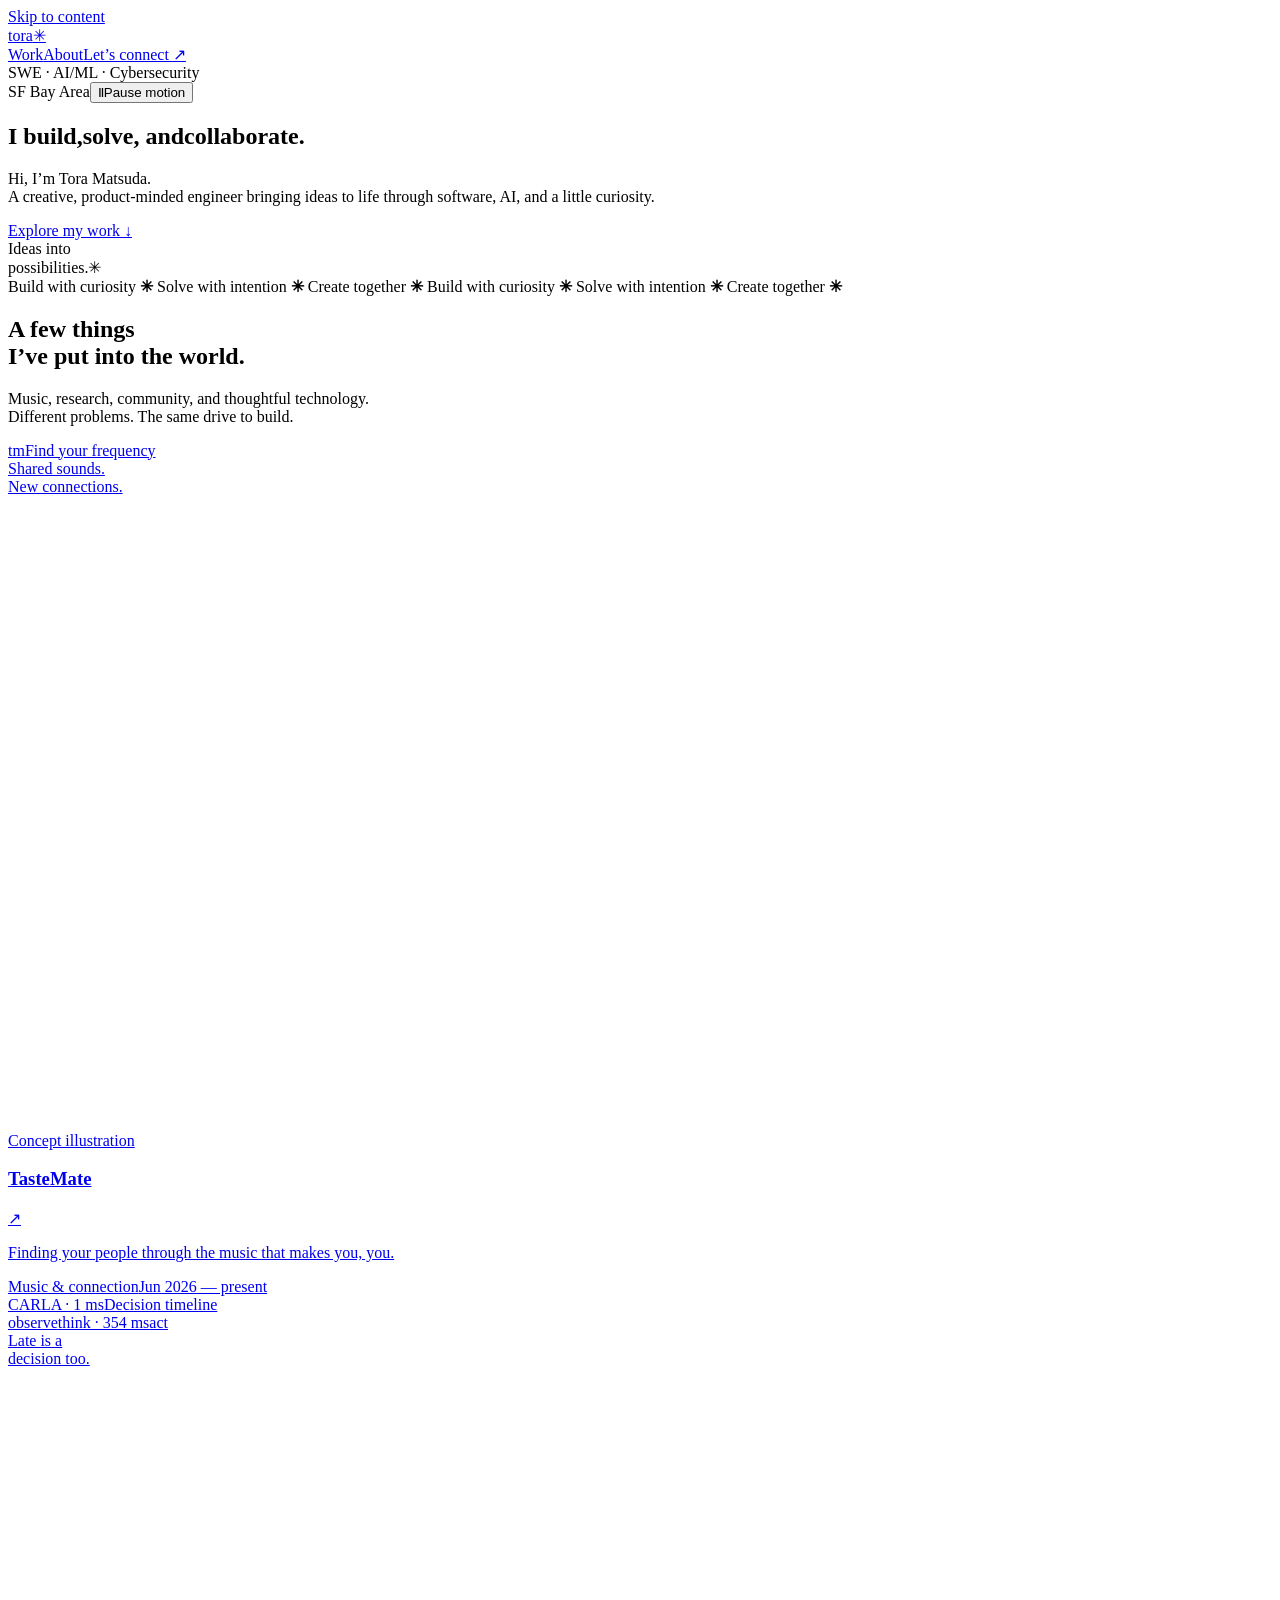
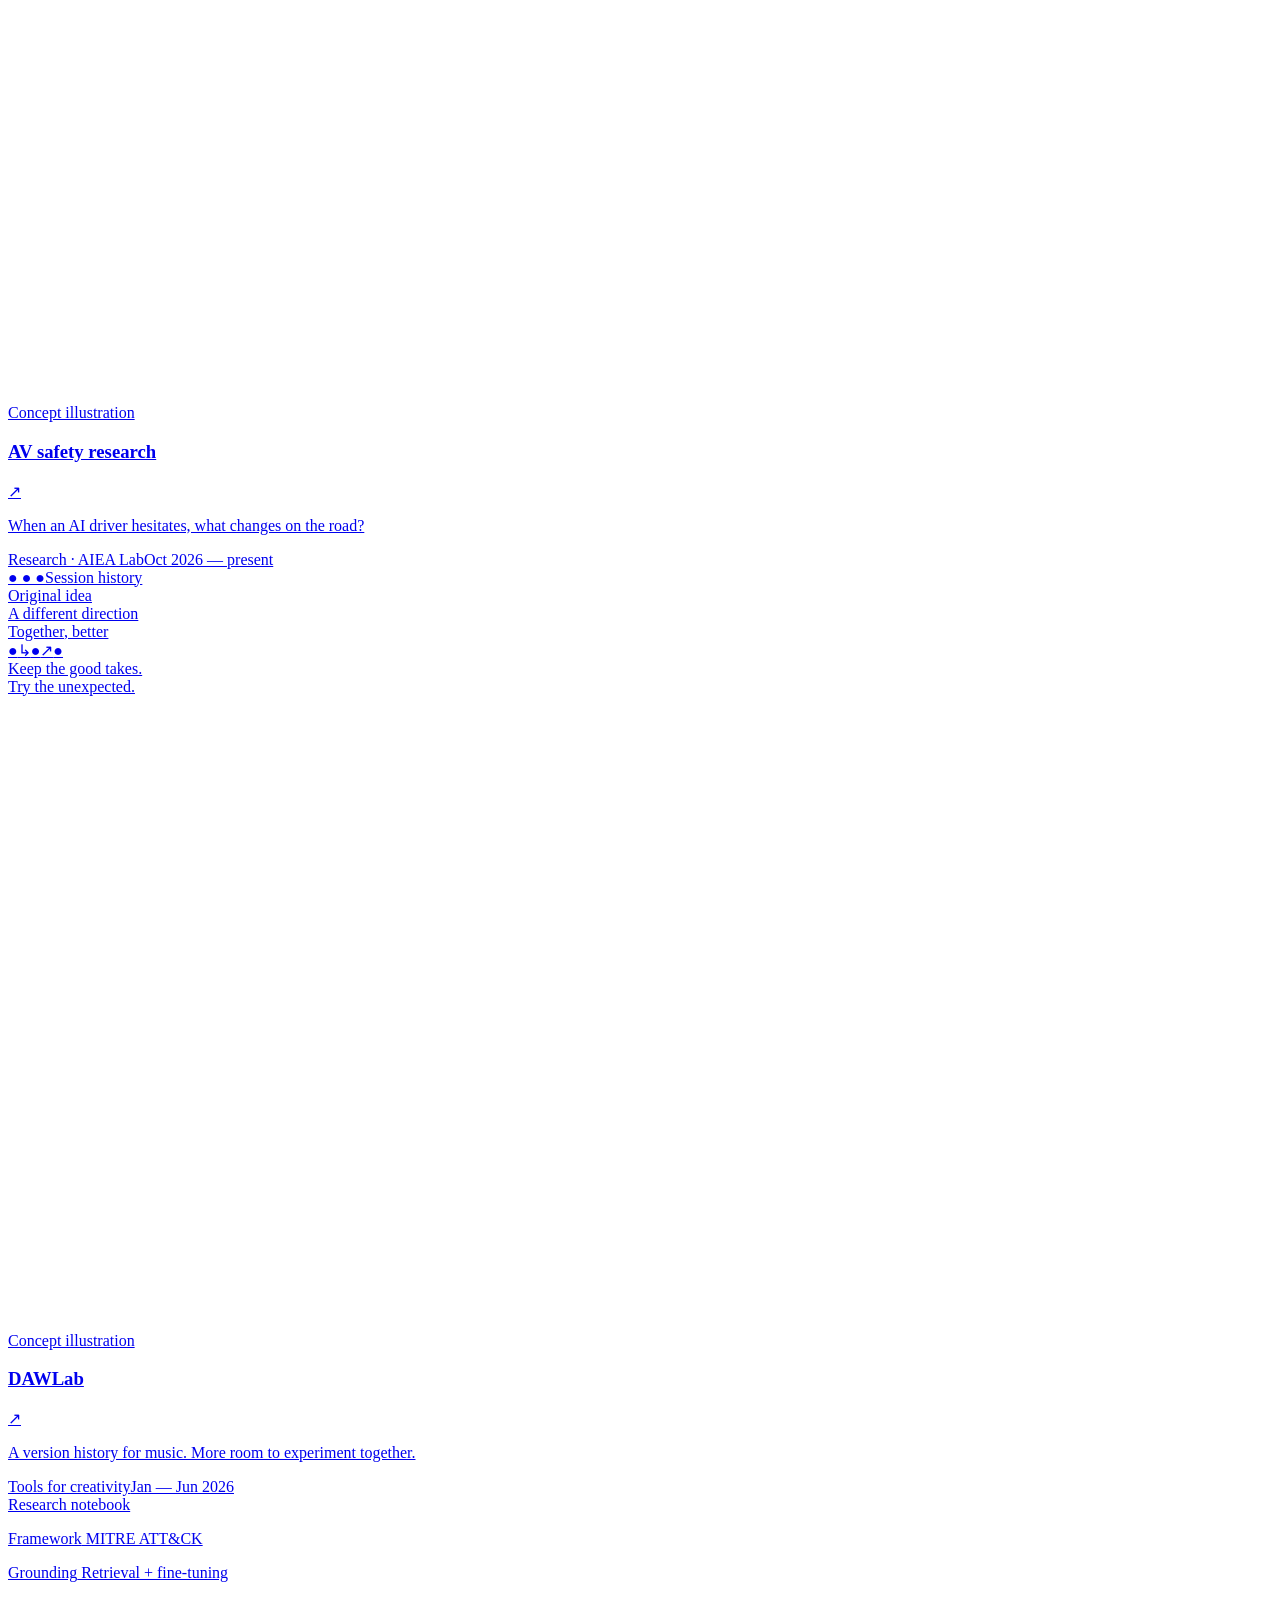
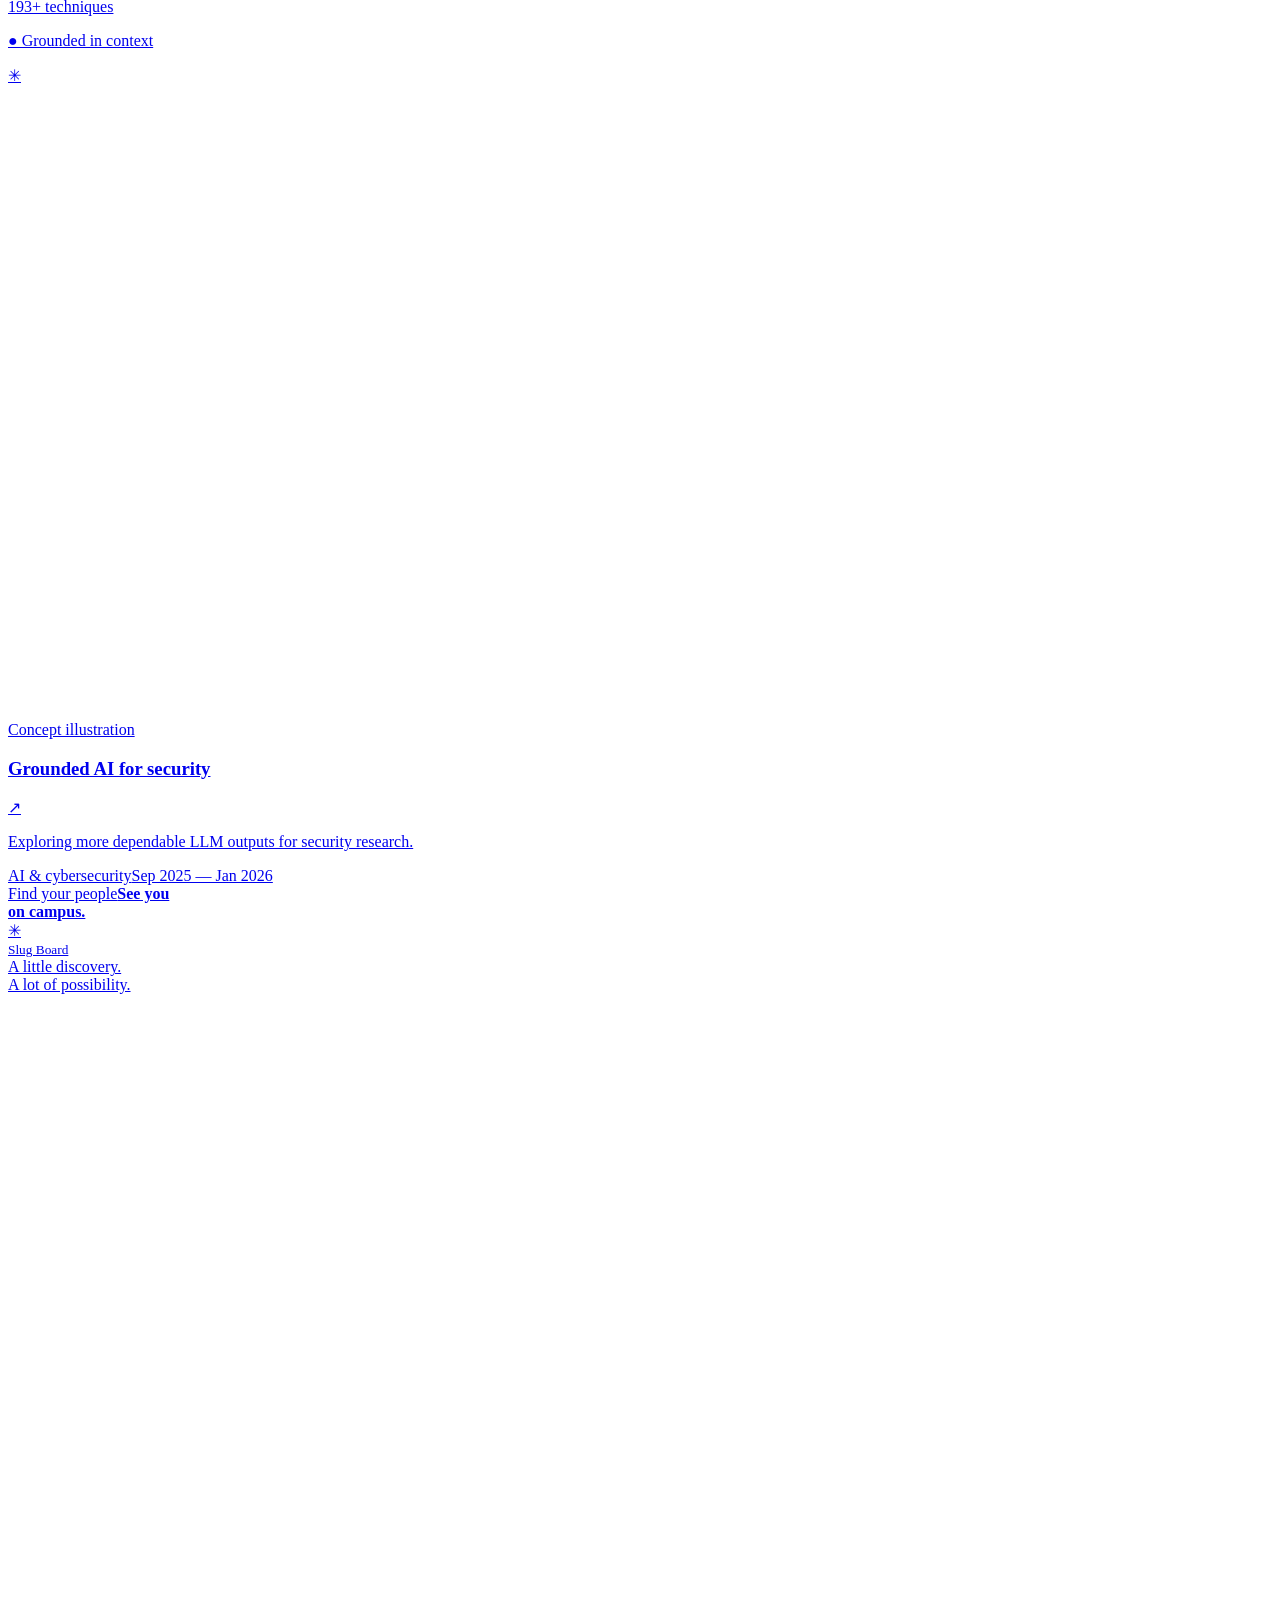
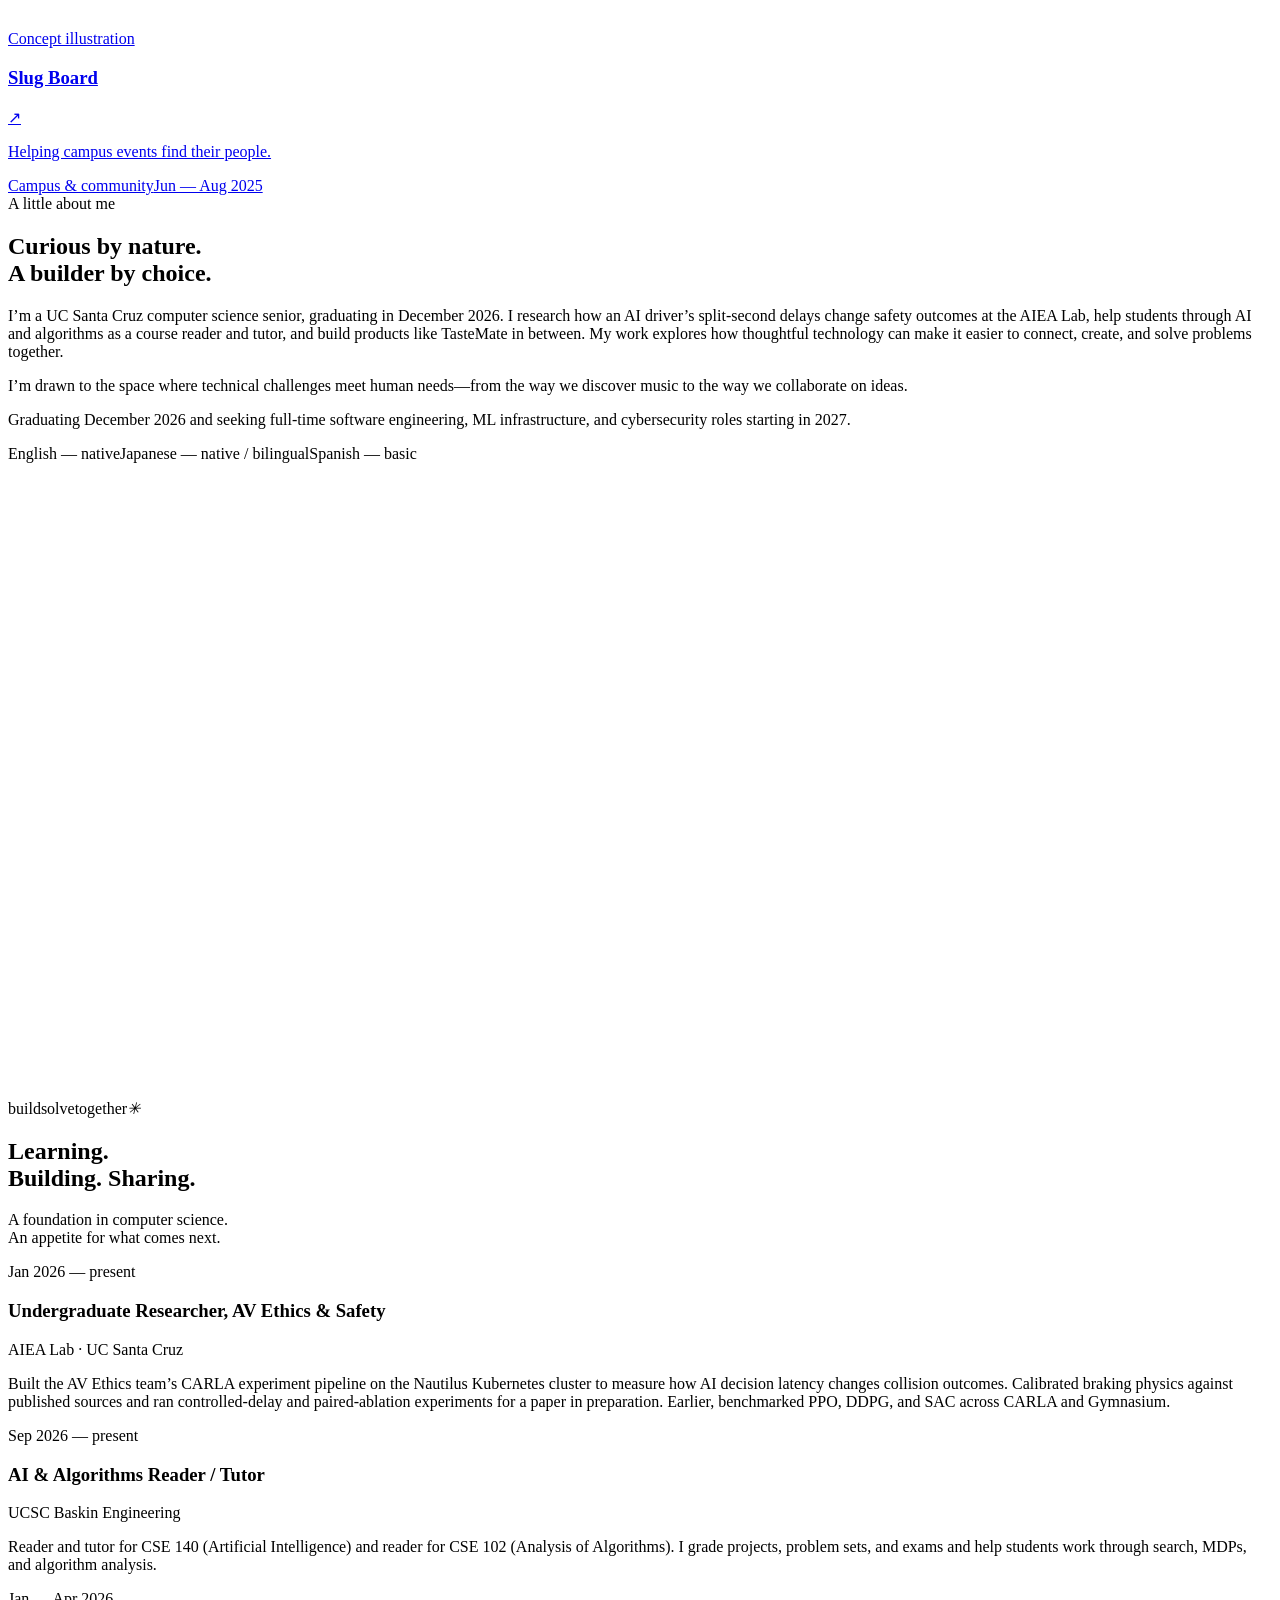
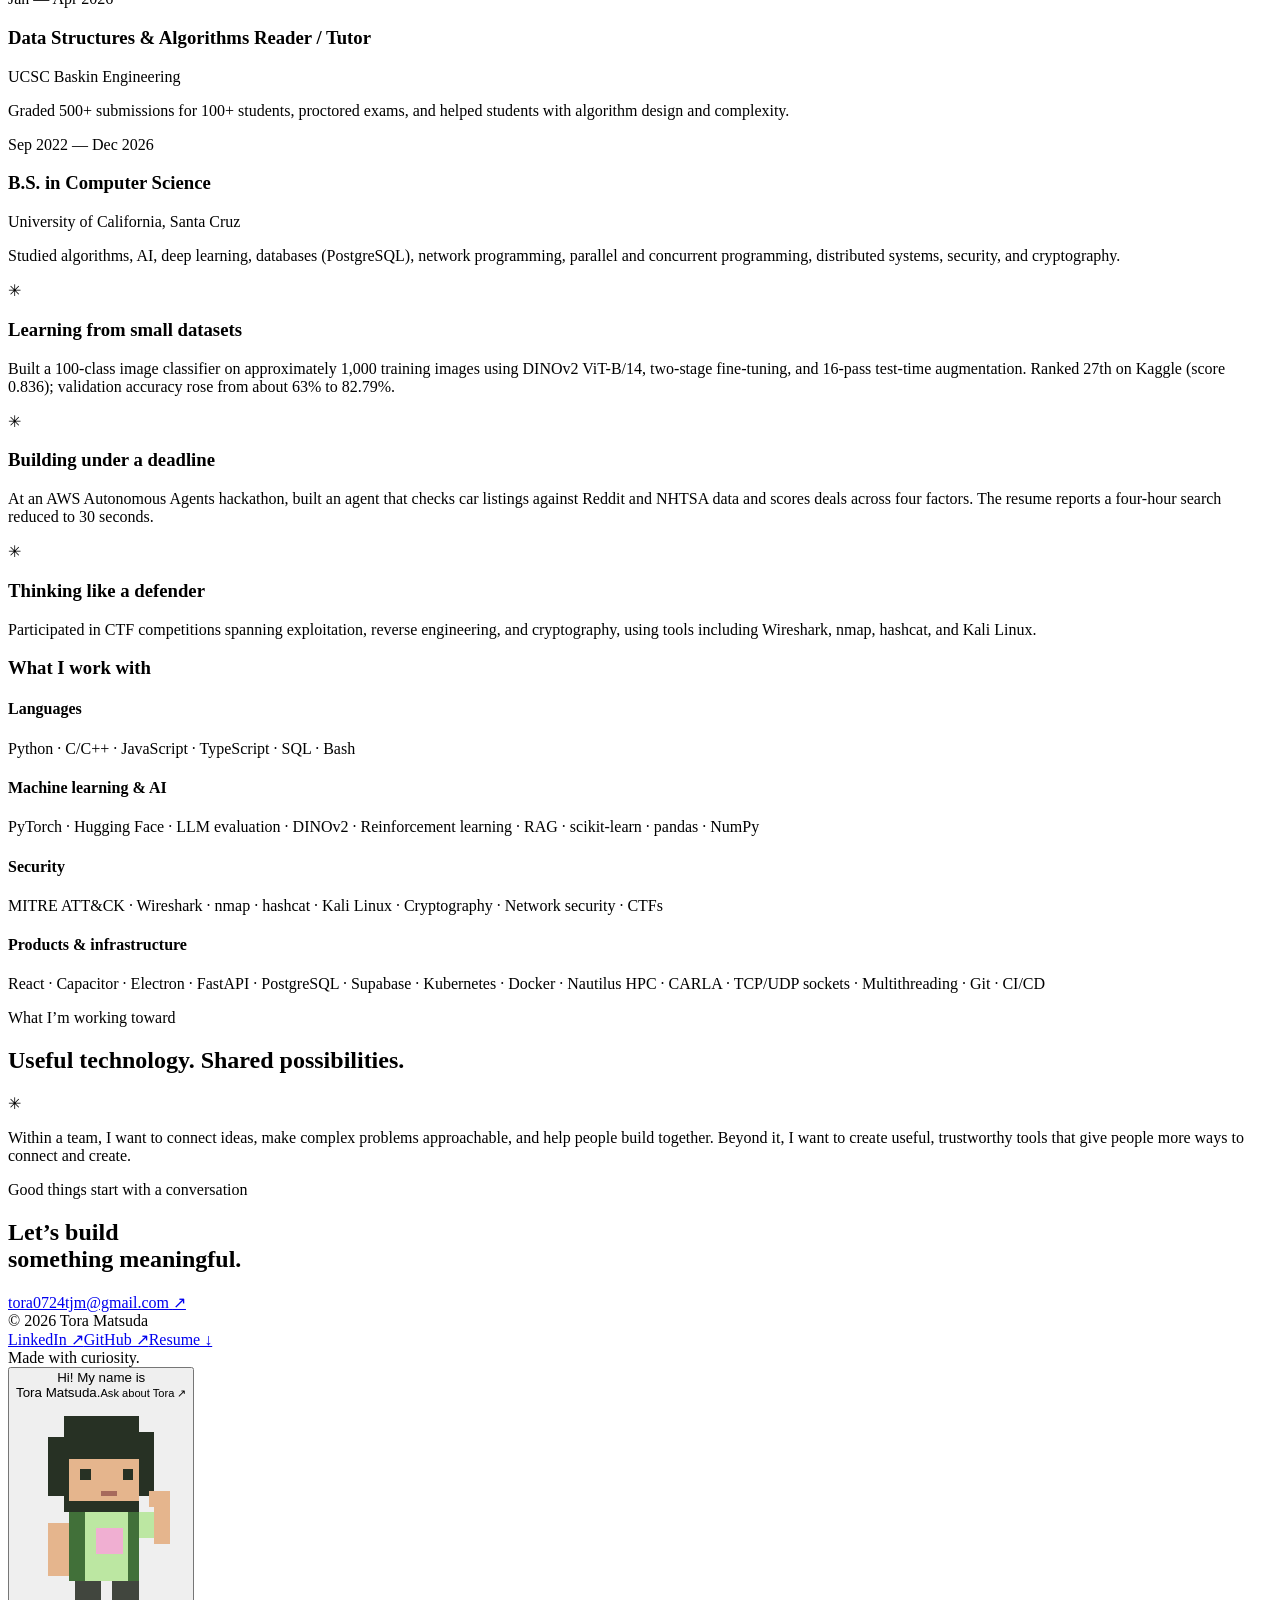
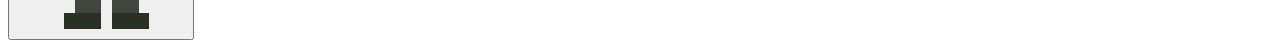
==== commit 429d7960: "Publish portfolio from 7dc255b (manual publish; source CI blocked by billing) Co-Authored-By: Claude" ====
--- a/site/index.html
+++ b/site/index.html
@@ -1 +1 @@
-<!DOCTYPE html><html lang="en" class="_8SXaVG_variable TeitBq_variable stzAYW_variable"><head><meta charSet="utf-8"/><meta name="viewport" content="width=device-width, initial-scale=1"/><link rel="preload" href="/tora-portfolio-pages/_next/static/media/inter_latin_400_normal-s.p.2qdljeg3s-lsl.woff2" as="font" crossorigin="" type="font/woff2"/><link rel="preload" href="/tora-portfolio-pages/_next/static/media/inter_latin_500_normal-s.p.1d14jwmkqqa0f.woff2" as="font" crossorigin="" type="font/woff2"/><link rel="preload" href="/tora-portfolio-pages/_next/static/media/space_grotesk_latin_400_normal-s.p.1c6pcavxma0qq.woff2" as="font" crossorigin="" type="font/woff2"/><link rel="preload" href="/tora-portfolio-pages/_next/static/media/space_grotesk_latin_500_normal-s.p.33jdofnh71adk.woff2" as="font" crossorigin="" type="font/woff2"/><link rel="preload" href="/tora-portfolio-pages/_next/static/media/space_grotesk_latin_700_normal-s.p.16tiaqjgzwdo4.woff2" as="font" crossorigin="" type="font/woff2"/><link rel="stylesheet" href="/tora-portfolio-pages/_next/static/chunks/06xd7_wscny44.css" data-precedence="next"/><link rel="preload" as="script" fetchPriority="low" href="/tora-portfolio-pages/_next/static/chunks/1x6obpmlu1_c2.js"/><script src="/tora-portfolio-pages/_next/static/chunks/2r4s4h5xul1n-.js" async=""></script><script src="/tora-portfolio-pages/_next/static/chunks/3wbm-994r45kr.js" async=""></script><script src="/tora-portfolio-pages/_next/static/chunks/0e5xhs_8sv9gk.js" async=""></script><script src="/tora-portfolio-pages/_next/static/chunks/turbopack-28w1bugpci8vb.js" async=""></script><script src="/tora-portfolio-pages/_next/static/chunks/142oj3a9rjgvn.js" async=""></script><script src="/tora-portfolio-pages/_next/static/chunks/3uenyj9kyoar8.js" async=""></script><title>Tora Matsuda — Build. Solve. Collaborate.</title><meta name="description" content="Creative, product-minded engineer exploring software, AI, cybersecurity, and the possibilities of building together."/><meta name="robots" content="noindex, nofollow"/><meta property="og:title" content="Tora Matsuda — Build. Solve. Collaborate."/><meta property="og:description" content="Useful technology. Shared possibilities."/><meta property="og:image" content="https://t0raa.github.io/tora-portfolio-pages/social-card.svg"/><meta property="og:type" content="website"/><meta name="twitter:card" content="summary_large_image"/><meta name="twitter:title" content="Tora Matsuda — Build. Solve. Collaborate."/><meta name="twitter:description" content="Useful technology. Shared possibilities."/><meta name="twitter:image" content="https://t0raa.github.io/tora-portfolio-pages/social-card.svg"/><link rel="icon" href="/tora-portfolio-pages/icon.svg"/><meta name="next-size-adjust" content=""/><script src="/tora-portfolio-pages/_next/static/chunks/0cz1d0mv5g_q7.js" noModule=""></script></head><body><div hidden=""><!--$--><!--/$--></div><a class="skip-link" href="#main">Skip to content</a><header class="site-header"><a class="wordmark" aria-label="Tora Matsuda home" href="/tora-portfolio-pages/">tora<span class="wordmark-star">✳</span></a><nav aria-label="Main navigation"><a href="/tora-portfolio-pages/#work">Work</a><a href="/tora-portfolio-pages/#about">About</a><a class="nav-contact" href="/tora-portfolio-pages/#contact">Let’s connect <span aria-hidden="true">↗</span></a></nav></header><main id="main"><section class="hero" aria-labelledby="hero-title"><div class="hero-topline"><span class="professional-focus">SWE · AI/ML · Cybersecurity</span><div class="hero-controls"><span class="location"><i></i> <!-- -->SF Bay Area</span><button class="motion-control" type="button" aria-pressed="false"><span aria-hidden="true">Ⅱ</span>Pause motion</button></div></div><h1 id="hero-title"><span>I build,</span><span>solve, and</span><span>collaborate<span class="headline-dot">.</span></span></h1><div class="hero-bottom"><p>Hi, I’m Tora Matsuda.<br/>A creative, product-minded engineer bringing ideas to life through software, AI, and a little curiosity.</p><a class="pill-button" href="#work">Explore my work <span aria-hidden="true">↓</span></a></div><div class="hero-sticker" aria-hidden="true">Ideas into<br/>possibilities.<span>✳</span></div></section><div class="ticker" aria-hidden="true"><div>Build with curiosity <b>✳</b> Solve with intention <b>✳</b> Create together <b>✳</b> Build with curiosity <b>✳</b> Solve with intention <b>✳</b> Create together <b>✳</b></div></div><section id="work" class="section work"><div class="section-heading"><h2>A few things<br/>I’ve put into the world.</h2><p>Music, community, and thoughtful technology.<br/>Different problems. The same drive to build.</p></div><div class="project-grid"><div class="project-card"><a class="project-link" href="/tora-portfolio-pages/projects/tastemate/"><div class="project-art art-music " aria-hidden="true"><div class="sonic-orbit orbit-one"></div><div class="sonic-orbit orbit-two"></div><div class="record"><div class="record-center">tm<span>Find your frequency</span></div></div><div class="music-tag">Shared sounds.<br/>New connections.</div><div class="waveform"><i style="height:18%;animation-delay:0s"></i><i style="height:80.93754216254274%;animation-delay:-0.12s"></i><i style="height:22.17928030880559%;animation-delay:-0.24s"></i><i style="height:72.85650086487041%;animation-delay:-0.36s"></i><i style="height:33.62547224149923%;animation-delay:-0.48s"></i><i style="height:58.805226817651096%;animation-delay:-0.6s"></i><i style="height:49.34877301338614%;animation-delay:-0.72s"></i><i style="height:42.453983329583274%;animation-delay:0s"></i><i style="height:65.24217754288048%;animation-delay:-0.12s"></i><i style="height:28.0737972715525%;animation-delay:-0.24s"></i><i style="height:77.15424879310736%;animation-delay:-0.36s"></i><i style="height:19.42084542038914%;animation-delay:-0.48s"></i><i style="height:81.97349396324412%;animation-delay:-0.6s"></i><i style="height:18.755322231381403%;animation-delay:-0.72s"></i><i style="height:78.44110202561205%;animation-delay:0s"></i><i style="height:26.251065701958957%;animation-delay:-0.12s"></i><i style="height:67.47975148445686%;animation-delay:-0.24s"></i><i style="height:39.95015001421895%;animation-delay:-0.36s"></i><i style="height:51.95260211943884%;animation-delay:-0.48s"></i><i style="height:56.27430558598046%;animation-delay:-0.6s"></i><i style="height:35.9154232801267%;animation-delay:-0.72s"></i><i style="height:70.95958104605968%;animation-delay:0s"></i><i style="height:23.557206574766504%;animation-delay:-0.12s"></i><i style="height:80.17010873447585%;animation-delay:-0.24s"></i><i style="height:18.10598023639951%;animation-delay:-0.36s"></i><i style="height:81.50005258860935%;animation-delay:-0.48s"></i><i style="height:20.985631945949425%;animation-delay:-0.6s"></i></div><svg class="signature-svg signature-music" viewBox="0 0 600 300" fill="none" aria-hidden="true" focusable="false"><ellipse class="svg-resonance" cx="300" cy="150" rx="110" ry="45" style="animation-delay:0s"></ellipse><ellipse class="svg-resonance" cx="300" cy="150" rx="165" ry="69" style="animation-delay:-0.7s"></ellipse><ellipse class="svg-resonance" cx="300" cy="150" rx="220" ry="93" style="animation-delay:-1.4s"></ellipse><path class="svg-route" d="M30 150h45l15-35 18 70 20-110 22 150 20-110 18 70 17-35h365"></path></svg><span class="art-caption">Concept illustration</span></div><div class="project-heading"><h3>TasteMate</h3><span class="project-arrow" aria-hidden="true">↗</span></div><p>Finding your people through the music that makes you, you.</p><div class="project-meta"><span>Music &amp; connection</span><span>Mar 2026 — present</span></div></a></div><div class="project-card"><a class="project-link" href="/tora-portfolio-pages/projects/dawlab/"><div class="project-art art-daw " aria-hidden="true"><div class="daw-window"><div class="window-top"><span>● ● ●</span><span>Session history</span></div><div class="audio-track"><span>Original idea</span><div><i style="height:20%;animation-delay:0s"></i><i style="height:73.7434176780674%;animation-delay:-0.1s"></i><i style="height:57.22875109877994%;animation-delay:-0.2s"></i><i style="height:25.074746341194007%;animation-delay:-0.30000000000000004s"></i><i style="height:83.62393311051%;animation-delay:-0.4s"></i><i style="height:39.23733299106476%;animation-delay:-0.5s"></i><i style="height:38.71418226154759%;animation-delay:-0.6000000000000001s"></i><i style="height:83.78469065519093%;animation-delay:-0.7000000000000001s"></i><i style="height:25.387740783538415%;animation-delay:-0.8s"></i><i style="height:56.65881991289066%;animation-delay:0s"></i><i style="height:74.17548700369852%;animation-delay:-0.1s"></i><i style="height:20.005092468950036%;animation-delay:-0.2s"></i><i style="height:73.30469103274899%;animation-delay:-0.30000000000000004s"></i><i style="height:57.797200375860434%;animation-delay:-0.4s"></i><i style="height:24.770346499016018%;animation-delay:-0.5s"></i><i style="height:83.4534218634926%;animation-delay:-0.6000000000000001s"></i><i style="height:39.76464001103963%;animation-delay:-0.7000000000000001s"></i><i style="height:38.19535176887868%;animation-delay:-0.8s"></i><i style="height:83.9356441189012%;animation-delay:0s"></i><i style="height:25.709231739004373%;animation-delay:-0.1s"></i><i style="height:56.087585424769046%;animation-delay:-0.2s"></i><i style="height:74.60076360658852%;animation-delay:-0.30000000000000004s"></i><i style="height:20.02036827990845%;animation-delay:-0.4s"></i><i style="height:72.85944455708602%;animation-delay:-0.5s"></i><i style="height:58.36398960196023%;animation-delay:-0.6000000000000001s"></i><i style="height:24.47463665065027%;animation-delay:-0.7000000000000001s"></i><i style="height:83.27321034941441%;animation-delay:-0.8s"></i><i style="height:40.29593807257211%;animation-delay:0s"></i><i style="height:37.68100410556102%;animation-delay:-0.1s"></i><i style="height:84.07674619543607%;animation-delay:-0.2s"></i><i style="height:26.03911845788674%;animation-delay:-0.30000000000000004s"></i><i style="height:55.51522664942398%;animation-delay:-0.4s"></i><i style="height:75.01911421240536%;animation-delay:-0.5s"></i></div></div><div class="audio-track"><span>A different direction</span><div><i style="height:66.02477218778213%;animation-delay:0s"></i><i style="height:21.294465683863105%;animation-delay:-0.1s"></i><i style="height:79.76982469498469%;animation-delay:-0.2s"></i><i style="height:48.05604040824541%;animation-delay:-0.30000000000000004s"></i><i style="height:31.039706982067397%;animation-delay:-0.4s"></i><i style="height:84.9987268578257%;animation-delay:-0.5s"></i><i style="height:31.47512202431919%;animation-delay:-0.6000000000000001s"></i><i style="height:47.486827878653514%;animation-delay:-0.7000000000000001s"></i><i style="height:80.07853393049966%;animation-delay:-0.8s"></i><i style="height:21.46010656846292%;animation-delay:0s"></i><i style="height:65.49952273712142%;animation-delay:-0.1s"></i><i style="height:66.5457832087553%;animation-delay:-0.2s"></i><i style="height:21.13860407400632%;animation-delay:-0.30000000000000004s"></i><i style="height:79.45256956805238%;animation-delay:-0.4s"></i><i style="height:48.626645597913374%;animation-delay:-0.5s"></i><i style="height:30.611017224483447%;animation-delay:-0.6000000000000001s"></i><i style="height:84.98854231890638%;animation-delay:-0.7000000000000001s"></i><i style="height:31.917125899695257%;animation-delay:-0.8s"></i><i style="height:46.91918639049973%;animation-delay:0s"></i><i style="height:80.37860053046211%;animation-delay:-0.1s"></i><i style="height:21.635474818817347%;animation-delay:-0.2s"></i><i style="height:64.97019946086661%;animation-delay:-0.30000000000000004s"></i><i style="height:67.06239252419803%;animation-delay:-0.4s"></i><i style="height:20.9925705832254%;animation-delay:-0.5s"></i><i style="height:79.12686797197243%;animation-delay:-0.6000000000000001s"></i><i style="height:49.19846462985981%;animation-delay:-0.7000000000000001s"></i><i style="height:30.189187095523017%;animation-delay:-0.8s"></i><i style="height:84.96817643272607%;animation-delay:0s"></i><i style="height:32.36558009182568%;animation-delay:-0.1s"></i><i style="height:46.35329383280885%;animation-delay:-0.2s"></i><i style="height:80.66993045918935%;animation-delay:-0.30000000000000004s"></i><i style="height:21.82051547754979%;animation-delay:-0.4s"></i><i style="height:64.43696823977763%;animation-delay:-0.5s"></i></div></div><div class="audio-track"><span>Together, better</span><div><i style="height:73.7434176780674%;animation-delay:0s"></i><i style="height:57.22875109877994%;animation-delay:-0.1s"></i><i style="height:25.074746341194007%;animation-delay:-0.2s"></i><i style="height:83.62393311051%;animation-delay:-0.30000000000000004s"></i><i style="height:39.23733299106476%;animation-delay:-0.4s"></i><i style="height:38.71418226154759%;animation-delay:-0.5s"></i><i style="height:83.78469065519093%;animation-delay:-0.6000000000000001s"></i><i style="height:25.387740783538415%;animation-delay:-0.7000000000000001s"></i><i style="height:56.65881991289066%;animation-delay:-0.8s"></i><i style="height:74.17548700369852%;animation-delay:0s"></i><i style="height:20.005092468950036%;animation-delay:-0.1s"></i><i style="height:73.30469103274899%;animation-delay:-0.2s"></i><i style="height:57.797200375860434%;animation-delay:-0.30000000000000004s"></i><i style="height:24.770346499016018%;animation-delay:-0.4s"></i><i style="height:83.4534218634926%;animation-delay:-0.5s"></i><i style="height:39.76464001103963%;animation-delay:-0.6000000000000001s"></i><i style="height:38.19535176887868%;animation-delay:-0.7000000000000001s"></i><i style="height:83.9356441189012%;animation-delay:-0.8s"></i><i style="height:25.709231739004373%;animation-delay:0s"></i><i style="height:56.087585424769046%;animation-delay:-0.1s"></i><i style="height:74.60076360658852%;animation-delay:-0.2s"></i><i style="height:20.02036827990845%;animation-delay:-0.30000000000000004s"></i><i style="height:72.85944455708602%;animation-delay:-0.4s"></i><i style="height:58.36398960196023%;animation-delay:-0.5s"></i><i style="height:24.47463665065027%;animation-delay:-0.6000000000000001s"></i><i style="height:83.27321034941441%;animation-delay:-0.7000000000000001s"></i><i style="height:40.29593807257211%;animation-delay:-0.8s"></i><i style="height:37.68100410556102%;animation-delay:0s"></i><i style="height:84.07674619543607%;animation-delay:-0.1s"></i><i style="height:26.03911845788674%;animation-delay:-0.2s"></i><i style="height:55.51522664942398%;animation-delay:-0.30000000000000004s"></i><i style="height:75.01911421240536%;animation-delay:-0.4s"></i><i style="height:20.045822645700287%;animation-delay:-0.5s"></i></div></div><div class="branch-row"><b>●</b><span>↳</span><b>●</b><span>↗</span><b>●</b></div></div><div class="daw-note">Keep the good takes.<br/>Try the unexpected.</div><svg class="signature-svg signature-daw" viewBox="0 0 600 300" fill="none" aria-hidden="true" focusable="false"><path class="svg-route" d="M35 230H180Q220 230 250 180L310 80Q330 50 380 50H565M180 230H565M310 80Q350 130 390 150H565"></path><circle class="svg-node" cx="70" cy="230" r="9" style="animation-delay:0s"></circle><circle class="svg-node" cx="180" cy="230" r="9" style="animation-delay:-0.3s"></circle><circle class="svg-node" cx="380" cy="50" r="9" style="animation-delay:-0.6s"></circle><circle class="svg-node" cx="390" cy="150" r="9" style="animation-delay:-0.8999999999999999s"></circle><circle class="svg-node" cx="530" cy="230" r="9" style="animation-delay:-1.2s"></circle></svg><span class="art-caption">Concept illustration</span></div><div class="project-heading"><h3>DAWLab</h3><span class="project-arrow" aria-hidden="true">↗</span></div><p>A version history for music. More room to experiment together.</p><div class="project-meta"><span>Tools for creativity</span><span>Jan — Jun 2026</span></div></a></div><div class="project-card"><a class="project-link" href="/tora-portfolio-pages/projects/mitre-command-generator/"><div class="project-art art-security " aria-hidden="true"><div class="security-grid"></div><div class="terminal"><div class="window-top">Research notebook</div><p><span>Framework</span> MITRE ATT&amp;CK</p><p><span>Grounding</span> Retrieval + fine-tuning</p><div class="terminal-number">193<span>+ techniques</span></div><p class="terminal-status">● Grounded in context</p></div><div class="security-cross">✳</div><svg class="signature-svg signature-security" viewBox="0 0 600 300" fill="none" aria-hidden="true" focusable="false"><path class="svg-route" d="M300 35l120 45v75c0 65-70 100-120 125-50-25-120-60-120-125V80z"></path><path class="svg-check" d="m245 150 35 35 80-85"></path><g><circle cx="90" cy="150" r="24"></circle><path class="svg-route" d="M114 150h66"></path></g><g><circle cx="510" cy="150" r="24"></circle><path class="svg-route" d="M420 150h66"></path></g></svg><span class="art-caption">Concept illustration</span></div><div class="project-heading"><h3>Grounded AI for security</h3><span class="project-arrow" aria-hidden="true">↗</span></div><p>Exploring more dependable LLM outputs for security research.</p><div class="project-meta"><span>AI &amp; cybersecurity</span><span>Sep 2025 — Jan 2026</span></div></a></div><div class="project-card"><a class="project-link" href="/tora-portfolio-pages/projects/slug-board/"><div class="project-art art-campus " aria-hidden="true"><div class="campus-poster"><span>Find your people</span><strong>See you<br/>on campus.</strong><div class="poster-star">✳</div><small>Slug Board</small></div><div class="campus-ticket">A little discovery.<br/>A lot of possibility.</div><svg class="signature-svg signature-campus" viewBox="0 0 600 300" fill="none" aria-hidden="true" focusable="false"><path class="svg-route" d="M40 240C140 240 110 100 220 130S350 270 430 130 520 60 560 60"></path><g class="svg-pin" style="animation-delay:0s"><path d="M90 210c-35-40-24-65 0-65s35 25 0 65z"></path><circle cx="90" cy="168" r="7"></circle></g><g class="svg-pin" style="animation-delay:-0.4s"><path d="M250 145c-35-40-24-65 0-65s35 25 0 65z"></path><circle cx="250" cy="103" r="7"></circle></g><g class="svg-pin" style="animation-delay:-0.8s"><path d="M440 110c-35-40-24-65 0-65s35 25 0 65z"></path><circle cx="440" cy="68" r="7"></circle></g></svg><span class="art-caption">Concept illustration</span></div><div class="project-heading"><h3>Slug Board</h3><span class="project-arrow" aria-hidden="true">↗</span></div><p>Helping campus events find their people.</p><div class="project-meta"><span>Campus &amp; community</span><span>Jun — Aug 2025</span></div></a></div></div></section><section id="about" class="section about"><div class="about-intro"><span class="section-kicker">A little about me</span><h2>Curious by nature.<br/>A builder by choice.</h2><p>I’m a UC Santa Cruz computer science graduate with research experience in autonomous driving, machine learning, and cybersecurity, alongside hands-on work building full-stack products. My work explores how thoughtful technology can make it easier to connect, create, and solve problems together.</p><p>I’m drawn to the space where technical challenges meet human needs—from the way we discover music to the way we collaborate on ideas.</p><p class="opportunity">Seeking full-time software engineering and cybersecurity roles.</p><div class="language-row"><span>English — native</span><span>Japanese — native / bilingual</span><span>Spanish — basic</span></div></div><div class="profile-signature"><svg class="signature-svg signature-profile" viewBox="0 0 600 300" fill="none" aria-hidden="true" focusable="false"><path class="svg-route" d="M30 220C130 220 100 60 220 90S340 270 420 130 520 50 570 100"></path><circle class="svg-orbit" cx="300" cy="150" r="102"></circle><g class="svg-nodes"><g style="animation-delay:0s"><circle cx="30" cy="220" r="12"></circle><path d="M25 220h10M30 215v10"></path></g><g style="animation-delay:0.25s"><circle cx="220" cy="90" r="12"></circle><path d="M215 90h10M220 85v10"></path></g><g style="animation-delay:0.5s"><circle cx="420" cy="130" r="12"></circle><path d="M415 130h10M420 125v10"></path></g><g style="animation-delay:0.75s"><circle cx="570" cy="100" r="12"></circle><path d="M565 100h10M570 95v10"></path></g></g></svg><div class="about-mark" aria-hidden="true"><span>build</span><span>solve</span><span>together</span><i>✳</i></div></div></section><section id="experience" class="section experience"><div class="section-heading"><h2>Learning.<br/>Building. Sharing.</h2><p>A foundation in computer science.<br/>An appetite for what comes next.</p></div><div class="timeline"><div class="experience-row"><span class="experience-date">Jan — Apr 2026</span><div><h3>Undergraduate Research Assistant</h3><span class="organization">AIEA Lab · UC Santa Cruz</span><p>Benchmarked PPO, DDPG, and SAC across CARLA autonomous-driving simulations and Gymnasium environments. Ran containerized pipelines on the Nautilus Kubernetes cluster and analyzed convergence to guide algorithm selection.</p></div></div><div class="experience-row"><span class="experience-date">Jan — Apr 2026</span><div><h3>Data Structures &amp; Algorithms Reader / Tutor</h3><span class="organization">UCSC Baskin Engineering</span><p>Graded 500+ submissions for 100+ students, proctored exams, and helped students with algorithm design and complexity.</p></div></div><div class="experience-row"><span class="experience-date">Sep 2022 — Jun 2026</span><div><h3>B.S. in Computer Science</h3><span class="organization">University of California, Santa Cruz</span><p>Studied security, cryptography, networks, machine learning, distributed systems, and data structures.</p></div></div></div><div class="explorations"><article><span class="exploration-star" aria-hidden="true">✳</span><h3>Learning from small datasets</h3><p>Built a 100-class image classifier on approximately 1,000 training images using DINOv2 ViT-B/14, two-stage fine-tuning, and 16-pass test-time augmentation. Ranked 27th on Kaggle (score 0.836); validation accuracy rose from about 63% to 82.79%.</p></article><article><span class="exploration-star" aria-hidden="true">✳</span><h3>Building under a deadline</h3><p>At an AWS Autonomous Agents hackathon, built an agent that checks car listings against Reddit and NHTSA data and scores deals across four factors. The resume reports a four-hour search reduced to 30 seconds.</p></article><article><span class="exploration-star" aria-hidden="true">✳</span><h3>Thinking like a defender</h3><p>Participated in CTF competitions spanning exploitation, reverse engineering, and cryptography, using tools including Wireshark, nmap, hashcat, and Kali Linux.</p></article></div><div class="skills-section"><h3>What I work with</h3><div class="skills-list"><div class="skill-row"><h4>Languages</h4><p>Python · C/C++ · JavaScript · TypeScript · SQL · Bash</p></div><div class="skill-row"><h4>Machine learning &amp; AI</h4><p>PyTorch · Hugging Face · CLAP · DINOv2 · Reinforcement learning · RAG · scikit-learn · pandas · NumPy</p></div><div class="skill-row"><h4>Security</h4><p>MITRE ATT&amp;CK · Wireshark · nmap · hashcat · Kali Linux · Cryptography · Network security · CTFs</p></div><div class="skill-row"><h4>Products &amp; infrastructure</h4><p>React · Electron · FastAPI · Supabase · Firebase · Clerk · Kubernetes · Docker · Nautilus HPC · CARLA · Git · CI/CD</p></div></div></div></section><section class="section vision"><span class="section-kicker">What I’m working toward</span><h2>Useful technology. Shared possibilities.</h2><div class="vision-bottom"><span aria-hidden="true" class="vision-star">✳</span><p>Within a team, I want to connect ideas, make complex problems approachable, and help people build together. Beyond it, I want to create useful, trustworthy tools that give people more ways to connect and create.</p></div></section><footer id="contact" class="section contact"><div class="contact-top"><span class="section-kicker">Good things start with a conversation</span><h2>Let’s build<br/>something meaningful.</h2><a class="email-link" href="mailto:tora0724tjm@gmail.com">tora0724tjm@gmail.com<!-- --> <span aria-hidden="true">↗</span></a></div><div class="footer-bottom"><span>© <!-- -->2026<!-- --> Tora Matsuda</span><div><a href="https://linkedin.com/in/t0ra" target="_blank" rel="noreferrer">LinkedIn ↗</a><a href="https://github.com/T0RAA" target="_blank" rel="noreferrer">GitHub ↗</a><a href="/tora-portfolio-pages/tora-matsuda-resume.pdf">Resume ↓</a></div><span>Made with curiosity.</span></div></footer></main><!--$--><!--/$--><div class="companion-launcher"><button class="companion-button" aria-label="Hi! My name is Tora Matsuda. Ask about Tora" aria-haspopup="dialog" aria-expanded="false"><span class="pixel-bubble"><span aria-hidden="true">Hi! My name is<br/>Tora Matsuda.</span><small>Ask about Tora ↗</small></span><svg class="pixel-sprite sprite-idle" viewBox="0 0 32 44" shape-rendering="crispEdges" aria-hidden="true"><path fill="#273124" d="M9 3h14v3h3v12h-3v3H9v-3H6V7h3z"></path><path fill="#e5b58d" d="M10 9h13v10H10z"></path><path fill="#273124" d="M9 7h15v4H9z"></path><g class="pixel-eyes"><path fill="#273124" d="M12 13h2v2h-2zM20 13h2v2h-2z"></path></g><path class="pixel-mouth" fill="#a76a5c" d="M16 17h3v1h-3z"></path><path fill="#bce7a2" d="M10 21h13v13H10z"></path><path fill="#417039" d="M10 21h3v13h-3zM21 21h2v13h-2z"></path><path fill="#e5b58d" d="M6 23h4v10H6z"></path><g class="pixel-arm"><path fill="#bce7a2" d="M23 21h3v5h-3z"></path><path fill="#e5b58d" d="M26 17h3v10h-3zM25 17h4v3h-4z"></path></g><path fill="#41463e" d="M11 34h5v7h-5zM18 34h5v7h-5z"></path><path fill="#273124" d="M9 40h7v3H9zM18 40h7v3h-7z"></path><path fill="#f0afd2" d="M15 24h5v5h-5z"></path></svg></button></div><script id="_R_">(globalThis["TURBOPACK"] || (globalThis["TURBOPACK"] = [])).push({"otherChunks":["static/chunks/1x6obpmlu1_c2.js","static/chunks/2r4s4h5xul1n-.js","static/chunks/3wbm-994r45kr.js","static/chunks/0e5xhs_8sv9gk.js"],"runtimeModuleIds":[94553]});</script><script src="/tora-portfolio-pages/_next/static/chunks/1x6obpmlu1_c2.js" async=""></script><script>(self.__next_f=self.__next_f||[]).push([0])</script><script>self.__next_f.push([1,"1:\"$Sreact.fragment\"\n2:\"/tora-portfolio-pages/_next/static/chunks/142oj3a9rjgvn.js\"\n3:\"/tora-portfolio-pages/_next/static/chunks/3uenyj9kyoar8.js\"\n4:\"MotionPreferences\"\n5:I[29131,[\"$2\",\"$3\"],\"$4\"]\n6:I[22016,[\"$2\",\"$3\"],\"\"]\n7:I[39756,[\"$2\"],\"default\"]\n8:I[37457,[\"$2\"],\"default\"]\n9:I[31598,[\"$2\"],\"PixelCompanion\"]\nb:I[29131,[\"$2\",\"$3\"],\"MotionControl\"]\nc:I[28478,[\"$2\",\"$3\"],\"Reveal\"]\n31:\"ViewportBoundary\"\n32:I[97367,[\"$2\"],\"$31\"]\n34:\"MetadataBoundary\"\n35:I[97367,[\"$2\"],\"$34\"]\n36:\"$Sreact.suspense\"\n38:I[68027,[\"$2\"],\"default\",1]\n:HL[\"/tora-portfolio-pages/_next/static/chunks/06xd7_wscny44.css\",\"style\"]\n:HL[\"/tora-portfolio-pages/_next/static/media/inter_latin_400_normal-s.p.2qdljeg3s-lsl.woff2\",\"font\",{\"crossOrigin\":\"\",\"type\":\"font/woff2\"}]\n:HL[\"/tora-portfolio-pages/_next/static/media/inter_latin_500_normal-s.p.1d14jwmkqqa0f.woff2\",\"font\",{\"crossOrigin\":\"\",\"type\":\"font/woff2\"}]\n:HL[\"/tora-portfolio-pages/_next/static/media/space_grotesk_latin_400_normal-s.p.1c6pcavxma0qq.woff2\",\"font\",{\"crossOrigin\":\"\",\"type\":\"font/woff2\"}]\n:HL[\"/tora-portfolio-pages/_next/static/media/space_grotesk_latin_500_normal-s.p.33jdofnh71adk.woff2\",\"font\",{\"crossOrigin\":\"\",\"type\":\"font/woff2\"}]\n:HL[\"/tora-portfolio-pages/_next/static/media/space_grotesk_latin_700_normal-s.p.16tiaqjgzwdo4.woff2\",\"font\",{\"crossOrigin\":\"\",\"type\":\"font/woff2\"}]\na:[[\"children\",{\"s\":\"__PAGE__\",\"h\":512,\"d\":{\"r\":[\"$\",\"$1\",\"c\",{\"children\":[[\"$\",\"main\",null,{\"id\":\"main\",\"children\":[[\"$\",\"section\",null,{\"className\":\"hero\",\"aria-labelledby\":\"hero-title\",\"children\":[[\"$\",\"div\",null,{\"className\":\"hero-topline\",\"children\":[[\"$\",\"span\",null,{\"className\":\"professional-focus\",\"children\":\"SWE · AI/ML · Cybersecurity\"}],[\"$\",\"div\",null,{\"className\":\"hero-controls\",\"children\":[[\"$\",\"span\",null,{\"className\":\"location\",\"children\":[[\"$\",\"i\",null,{}],\" \",\"SF Bay Area\"]}],[\"$\",\"$Lb\",null,{}]]}]]}],[\"$\",\"h1\",null,{\"id\":\"hero-title\",\"children\":[[\"$\",\"span\",null,{\"children\":\"I build,\"}],[\"$\",\"span\",null,{\"children\":\"solve, and\"}],[\"$\",\"span\",null,{\"children\":[\"collaborate\",[\"$\",\"span\",null,{\"className\":\"headline-dot\",\"children\":\".\"}]]}]]}],[\"$\",\"div\",null,{\"className\":\"hero-bottom\",\"children\":[[\"$\",\"p\",null,{\"children\":[\"Hi, I’m Tora Matsuda.\",[\"$\",\"br\",null,{}],\"A creative, product-minded engineer bringing ideas to life through software, AI, and a little curiosity.\"]}],[\"$\",\"a\",null,{\"className\":\"pill-button\",\"href\":\"#work\",\"children\":[\"Explore my work \",[\"$\",\"span\",null,{\"aria-hidden\":\"true\",\"children\":\"↓\"}]]}]]}],[\"$\",\"div\",null,{\"className\":\"hero-sticker\",\"aria-hidden\":\"true\",\"children\":[\"Ideas into\",[\"$\",\"br\",null,{}],\"possibilities.\",[\"$\",\"span\",null,{\"children\":\"✳\"}]]}]]}],[\"$\",\"div\",null,{\"className\":\"ticker\",\"aria-hidden\":\"true\",\"children\":[\"$\",\"div\",null,{\"children\":[\"Build with curiosity \",[\"$\",\"b\",null,{\"children\":\"✳\"}],\" Solve with intention \",[\"$\",\"b\",null,{\"children\":\"✳\"}],\" Create together \",[\"$\",\"b\",null,{\"children\":\"✳\"}],\" Build with curiosity \",[\"$\",\"b\",null,{\"children\":\"✳\"}],\" Solve with intention \",[\"$\",\"b\",null,{\"children\":\"✳\"}],\" Create together \",[\"$\",\"b\",null,{\"children\":\"✳\"}]]}]}],[\"$\",\"section\",null,{\"id\":\"work\",\"className\":\"section work\",\"children\":[[\"$\",\"div\",null,{\"className\":\"section-heading\",\"children\":[[\"$\",\"h2\",null,{\"children\":[\"A few things\",[\"$\",\"br\",null,{}],\"I’ve put into the world.\"]}],[\"$\",\"p\",null,{\"children\":[\"Music, community, and thoughtful technology.\",[\"$\",\"br\",null,{}],\"Different problems. The same drive to build.\"]}]]}],[\"$\",\"div\",null,{\"className\":\"project-grid\",\"children\":[[\"$\",\"$Lc\",\"tastemate\",{\"className\":\"project-card\",\"children\":[\"$\",\"$L6\",null,{\"href\":\"/projects/tastemate\",\"className\":\"project-link\",\"children\":[[\"$\",\"div\",null,{\"className\":\"project-art art-music \",\"aria-hidden\":\"true\",\"children\":[[[\"$\",\"div\",null,{\"className\":\"sonic-orbit orbit-one\"}],[\"$\",\"div\",null,{\"className\":\"sonic-orbit orbit-two\"}],[\"$\",\"div\",null,{\"className\":\"record\",\"children\":[\"$\",\"div\",null,{\"className\":\"record-center\",\"children\":[\"tm\",[\"$\",\"span\",null,{\"children\":\"Find your frequency\"}]]}]}],[\"$\",\"div\",null,{\"className\":\"music-tag\",\"children\":[\"Shared sounds.\",[\"$\",\"br\",null,{}],\"New connections.\"]}],[\"$\",\"div\",null,{\"className\":\"waveform\",\"children\":[[\"$\",\"i\",\"0\",{\"style\":{\"height\":\"18%\",\"animationDelay\":\"0s\"}}],[\"$\",\"i\",\"1\",{\"style\":{\"height\":\"80.93754216254274%\",\"animationDelay\":\"-0.12s\"}}],[\"$\",\"i\",\"2\",{\"style\":{\"height\":\"22.17928030880559%\",\"animationDelay\":\"-0.24s\"}}],[\"$\",\"i\",\"3\",{\"style\":{\"height\":\"72.85650086487041%\",\"animationDelay\":\"-0.36s\"}}],[\"$\",\"i\",\"4\",{\"style\":{\"height\":\"33.62547224149923%\",\"animationDelay\":\"-0.48s\"}}],\"$Ld\",\"$Le\",\"$Lf\",\"$L10\",\"$L11\",\"$L12\",\"$L13\",\"$L14\",\"$L15\",\"$L16\",\"$L17\",\"$L18\",\"$L19\",\"$L1a\",\"$L1b\",\"$L1c\",\"$L1d\",\"$L1e\",\"$L1f\",\"$L20\",\"$L21\",\"$L22\"]}]],false,false,false,\"$L23\",\"$L24\"]}],\"$L25\",\"$L26\",\"$L27\"]}]}],\"$L28\",\"$L29\",\"$L2a\"]}]]}],\"$L2b\",\"$L2c\",\"$L2d\",\"$L2e\"]}],[\"$L2f\"],\"$L30\"]}],\"p\":false,\"v\":null}}]]\n0:{\"P\":null,\"c\":[\"\",\"\"],\"q\":\"\",\"i\":false,\"t\":{\"t\":{\"s\":\"\",\"h\":528,\"d\":{\"r\":[\"$\",\"$1\",\"c\",{\"children\":[[[\"$\",\"link\",\"0\",{\"rel\":\"stylesheet\",\"href\":\"/tora-portfolio-pages/_next/static/chunks/06xd7_wscny44.css\",\"precedence\":\"next\",\"crossOrigin\":\"$undefined\",\"nonce\":\"$undefined\"}],[\"$\",\"script\",\"script-0\",{\"src\":\"/tora-portfolio-pages/_next/static/chunks/142oj3a9rjgvn.js\",\"async\":true,\"nonce\":\"$undefined\"}]],[\"$\",\"html\",null,{\"lang\":\"en\",\"className\":\"_8SXaVG_variable TeitBq_variable stzAYW_variable\",\"children\":[\"$\",\"body\",null,{\"children\":[\"$\",\"$L5\",null,{\"children\":[[\"$\",\"a\",null,{\"className\":\"skip-link\",\"href\":\"#main\",\"children\":\"Skip to content\"}],[\"$\",\"header\",null,{\"className\":\"site-header\",\"children\":[[\"$\",\"$L6\",null,{\"className\":\"wordmark\",\"href\":\"/\",\"aria-label\":\"Tora Matsuda home\",\"children\":[\"tora\",[\"$\",\"span\",null,{\"className\":\"wordmark-star\",\"children\":\"✳\"}]]}],[\"$\",\"nav\",null,{\"aria-label\":\"Main navigation\",\"children\":[[\"$\",\"$L6\",null,{\"href\":\"/#work\",\"children\":\"Work\"}],[\"$\",\"$L6\",null,{\"href\":\"/#about\",\"children\":\"About\"}],[\"$\",\"$L6\",null,{\"href\":\"/#contact\",\"className\":\"nav-contact\",\"children\":[\"Let’s connect \",[\"$\",\"span\",null,{\"aria-hidden\":\"true\",\"children\":\"↗\"}]]}]]}]]}],[\"$\",\"$L7\",null,{\"parallelRouterKey\":\"children\",\"error\":\"$undefined\",\"errorStyles\":\"$undefined\",\"errorScripts\":\"$undefined\",\"template\":[\"$\",\"$L8\",null,{}],\"templateStyles\":\"$undefined\",\"templateScripts\":\"$undefined\",\"notFound\":[[\"$\",\"main\",null,{\"id\":\"main\",\"className\":\"section\",\"children\":[[\"$\",\"h1\",null,{\"children\":\"This page wandered off.\"}],[\"$\",\"p\",null,{\"children\":\"You can find Tora’s work back on the homepage.\"}],[\"$\",\"$L6\",null,{\"className\":\"pill-button\",\"href\":\"/\",\"children\":\"Back to the portfolio\"}]]}],[]],\"forbidden\":\"$undefined\",\"unauthorized\":\"$undefined\"}],[\"$\",\"$L9\",null,{}]]}]}]}]]}],\"p\":false,\"v\":null},\"c\":\"$Qa\"},\"h\":{\"r\":[\"$\",\"$1\",\"h\",{\"children\":[null,[\"$\",\"$L32\",null,{\"children\":\"$L33\"}],[\"$\",\"$L35\",null,{\"children\":[[\"$\",\"div\",null,{\"hidden\":true,\"children\":[\"$\",\"$36\",null,{\"name\":\"Next.Metadata\",\"children\":\"$L37\"}]}],null]}],[\"$\",\"meta\",null,{\"name\":\"next-size-adjust\",\"content\":\"\"}]]}],\"p\":false,\"v\":null}},\"m\":\"$undefined\",\"G\":[\"$38\",[[\"$\",\"link\",\"0\",{\"rel\":\"stylesheet\",\"href\":\"/tora-portfolio-pages/_next/static/chunks/06xd7_wscny44.css\",\"precedence\":\"next\",\"crossOrigin\":\"$undefined\",\"nonce\":\"$undefined\"}]]],\"S\":true,\"r\":\"$undefined\",\"s\":\"$undefined\",\"a\":\"$undefined\",\"l\":\"$undefined\",\"p\":\"$undefined\",\"d\":\"$undefined\",\"b\":\"K33kkqsRPXhauRo-4ezt1\"}\n56:I[97367,[\"$2\"],\"OutletBoundary\"]\nd:[\"$\",\"i\",\"5\",{\"style\":{\"height\":\"58.805226817651096%\",\"animationDelay\":\"-0.6s\"}}]\ne:[\"$\",\"i\",\"6\",{\"style\":{\"height\":\"49.34877301338614%\",\"animationDelay\":\"-0.72s\"}}]\nf:[\"$\",\"i\",\"7\",{\"style\":{\"height\":\"42.453983329583274%\",\"animationDelay\":\"0s\"}}]\n10:[\"$\",\"i\",\"8\",{\"style\":{\"height\":\"65.24217754288048%\",\"animationDelay\":\"-0.12s\"}}]\n11:[\"$\",\"i\",\"9\",{\"style\":{\"height\":\"28.0737972715525%\",\"animationDelay\":\"-0.24s\"}}]\n12:[\"$\",\"i\",\"10\",{\"style\":{\"height\":\"77.15424879310736%\",\"animationDelay\":\"-0.36s\"}}]\n13:[\"$\",\"i\",\"11\",{\"style\":{\"height\":\"19.42084542038914%\",\"animationDelay\":\"-0.48s\"}}]\n14:[\"$\",\"i\",\"12\",{\"style\":{\"height\":\"81.97349396324412%\",\"animationDelay\":\"-0.6s\"}}]\n15:[\"$\",\"i\",\"13\",{\"style\":{\"height\":\"18.755322231381403%\",\"animationDelay\":\"-0.72s\"}}]\n16:[\"$\",\"i\",\"14\",{\"style\":{\"height\":\"78.44110202561205%\",\"animationDelay\":\"0s\"}}]\n17:[\"$\",\"i\",\"15\",{\"style\":{\"height\":\"26.251065701958957%\",\"animationDelay\":\"-0.12s\"}}]\n18:[\"$\",\"i\",\"16\",{\"style\":{\"height\":\"67.47975148445686%\",\"animationDelay\":\"-0.24s\"}}]\n19:[\"$\",\"i\",\"17\",{\"style\":{\"height\":\"39.95015001421895%\",\"animationDelay\":\"-0.36s\"}}]\n1a:[\"$\",\"i\",\"18\",{\"style\":{\"height\":\"51.95260211943884%\",\"animationDelay\":\"-0.48s\"}}]\n1b:[\"$\",\"i\",\"19\",{\"style\":{\"height\":\"56.27430558598046%\",\"animationDelay\":\"-0.6s\"}}]\n1c:[\"$\",\"i\",\"20\",{\"style\":{\"height\":\"35.9154232801267%\",\"animationDelay\":\"-0.72s\"}}]\n1d:[\"$\",\"i\",\"21\",{\"style\":{\"height\":\"70.95958104605968%\",\"animationDelay\":\"0s\"}}]\n1e:[\"$\",\"i\",\"22\",{\"style\":{\"height\":\"23.557206574766504%\",\"animationDelay\":\"-0.12s\"}}]\n1f:[\"$\",\"i\",\"23\",{\"style\":{\"height\":\"80.17010873447585%\",\"animationDelay\":\"-0.24s\"}}]\n20:[\"$\",\"i\",\"24\",{\"style\":{\"height\":\"18.10598023639951%\",\"animationDelay\":\"-0.36s\"}}]\n21:[\"$\",\"i\",\"25\",{\"style\":{\"height\":\"81.50005258860935%\",\"animationDelay\":\"-0.48s\"}}]\n22:[\"$\",\"i\",\"26\",{\"style\":{\"height\":\"20.985631945949425%\",\"animationDelay\":\"-0.6s\"}}]\n23:[\"$\",\"svg\",null,{\"className\":\"signature-svg signature-music\",\"viewBox\":\"0 0 600 300\",\"fill\":\"none\",\"aria-hidden\":\"true\",\"focusable\":\"false\",\"children\":[false,[[[\"$\",\"ellipse\",\"0\",{\"className\":\"svg-resonance\",\"cx\":\"300\",\"cy\":\"150\",\"rx\":110,\"ry\":45,\"style\":{\"animationDelay\":\"0s\"}}],[\"$\",\"ellipse\",\"1\",{\"className\":\"svg-resonance\",\"cx\":\"300\",\"cy\":\"150\",\"rx\":165,\"ry\":69,\"style\":{\"animationDelay\":\"-0.7s\"}}],[\"$\",\"ellipse\",\"2\",{\"className\":\"svg-resonance\",\"cx\":\"300\",\"cy\":\"150\",\"rx\":220,\"ry\":93,\"style\":{\"animationDelay\":\"-1.4s\"}}]],[\"$\",\"path\",null,{\"className\":\"svg-route\",\"d\":\"M30 150h45l15-35 18 70 20-110 22 150 20-110 18 70 17-35h365\"}]],false,false,false]}]\n24:[\"$\",\"span\",null,{\"className\":\"art-caption\",\"children\":\"Concept illustration\"}]\n25:[\"$\",\"div\",null,{\"className\":\"project-heading\",\"children\":[[\"$\",\"h3\",null,{\"children\":\"TasteMate\"}],[\"$\",\"span\",null,{\"className\":\"project-arrow\",\"aria-hidden\":\"true\",\"children\":\"↗\"}]]}]\n26:[\"$\",\"p\",null,{\"children\":\"Finding your people through the music that makes you, you.\"}]\n27:[\"$\",\"div\",null,{\"className\":\"project-meta\",\"children\":[[\"$\",\"span\",null,{\"children\":\"Music \u0026 connection\"}],[\"$\",\"span\",null,{\"children\":\"Mar 2026 — present\"}]]}]\n28:[\"$\",\"$Lc\",\"dawlab\",{\"className\":\"project-card\",\"children\":[\"$\",\"$L6\",null,{\"href\":\"/projects/dawlab\",\"className\":\"project-link\",\"children\":[[\"$\",\"div\",null,{\"className\":\"project-art art-daw \",\"aria-hidden\":\"true\",\"children\":[false,[[\"$\",\"div\",null,{\"className\":\"daw-window\",\"children\":[[\"$\",\"div\",null,{\"className\":\"window-top\",\"children\":[[\"$\",\"span\",null,{\"children\":\"● ● ●\"}],[\"$\",\"span\",null,{\"children\":\"Session history\"}]]}],[[\"$\",\"div\",\"Original idea\",{\"className\":\"audio-track\",\"children\":[[\"$\",\"span\",null,{\"children\":\"Original idea\"}],[\"$\",\"div\",null,{\"children\":[[\"$\",\"i\",\"0\",{\"style\":{\"height\":\"20%\",\"animationDelay\":\"0s\"}}],[\"$\",\"i\",\"1\",{\"style\":{\"height\":\"73.7434176780674%\",\"animationDelay\":\"-0.1s\"}}],[\"$\",\"i\",\"2\",{\"style\":{\"height\":\"57.22875109877994%\",\"animationDelay\":\"-0.2s\"}}],[\"$\",\"i\",\"3\",{\"style\":{\"height\":\"25.074746341194007%\",\"animationDelay\":\"-0.30000000000000004s\"}}],[\"$\",\"i\",\"4\",{\"style\":{\"height\":\"83.62393311051%\",\"animationDelay\":\"-0.4s\"}}],[\"$\",\"i\",\"5\",{\"style\":{\"height\":\"39.23733299106476%\",\"animationDelay\":\"-0.5s\"}}],[\"$\",\"i\",\"6\",{\"style\":{\"height\":\"38.71418226154759%\",\"animationDelay\":\"-0.6000000000000001s\"}}],[\"$\",\"i\",\"7\",{\"style\":{\"height\":\"83.78469065519093%\",\"animationDelay\":\"-0.7000000000000001s\"}}],[\"$\",\"i\",\"8\",{\"style\":{\"height\":\"25.387740783538415%\",\"animationDelay\":\"-0.8s\"}}],[\"$\",\"i\",\"9\",{\"style\":{\"height\":\"56.65881991289066%\",\"animationDelay\":\"0s\"}}],[\"$\",\"i\",\"10\",{\"style\":{\"height\":\"74.17548700369852%\",\"animationDelay\":\"-0.1s\"}}],[\"$\",\"i\",\"11\",{\"style\":{\"height\":\"20.005092468950036%\",\"animationDelay\":\"-0.2s\"}}],[\"$\",\"i\",\"12\",{\"style\":{\"height\":\"73.30469103274899%\",\"animationDelay\":\"-0.30000000000000004s\"}}],[\"$\",\"i\",\"13\",{\"style\":{\"height\":\"57.797200375860434%\",\"animationDelay\":\"-0.4s\"}}],[\"$\",\"i\",\"14\",{\"style\":{\"height\":\"24.770346499016018%\",\"animationDelay\":\"-0.5s\"}}],[\"$\",\"i\",\"15\",{\"style\":{\"height\":\"83.4534218634926%\",\"animationDelay\":\"-0.6000000000000001s\"}}],[\"$\",\"i\",\"16\",{\"style\":{\"height\":\"39.76464001103963%\",\"animationDelay\":\"-0.7000000000000001s\"}}],[\"$\",\"i\",\"17\",{\"style\":{\"height\":\"38.19535176887868%\",\"animationDelay\":\"-0.8s\"}}],[\"$\",\"i\",\"18\",{\"style\":{\"height\":\"83.9356441189012%\",\"animationDelay\":\"0s\"}}],[\"$\",\"i\",\"19\",{\"style\":{\"height\":\"25.709231739004373%\",\"animationDelay\":\"-0.1s\"}}],[\"$\",\"i\",\"20\",{\"style\":{\"height\":\"56.087585424769046%\",\"animationDelay\":\"-0.2s\"}}],[\"$\",\"i\",\"21\",{\"style\":{\"height\":\"74.60076360658852%\",\"animationDelay\":\"-0.30000000000000004s\"}}],[\"$\",\"i\",\"22\",{\"style\":{\"height\":\"20.02036827990845%\",\"animationDelay\":\"-0.4s\"}}],[\"$\",\"i\",\"23\",{\"style\":{\"height\":\"72.85944455708602%\",\"animationDelay\":\"-0.5s\"}}],[\"$\",\"i\",\"24\",{\"style\":{\"height\":\"58.36398960196023%\",\"animationDelay\":\"-0.6000000000000001s\"}}],[\"$\",\"i\",\"25\",{\"style\":{\"height\":\"24.47463665065027%\",\"animationDelay\":\"-0.7000000000000001s\"}}],[\"$\",\"i\",\"26\",{\"style\":{\"height\":\"83.27321034941441%\",\"animationDelay\":\"-0.8s\"}}],[\"$\",\"i\",\"27\",{\"style\":{\"height\":\"40.29593807257211%\",\"animationDelay\":\"0s\"}}],[\"$\",\"i\",\"28\",{\"style\":{\"height\":\"37.68100410556102%\",\"animationDelay\":\"-0.1s\"}}],[\"$\",\"i\",\"29\",{\"style\":{\"height\":\"84.07674619543607%\",\"animationDelay\":\"-0.2s\"}}],[\"$\",\"i\",\"30\",{\"style\":{\"height\":\"26.03911845788674%\",\"animationDelay\":\"-0.30000000000000004s\"}}],[\"$\",\"i\",\"31\",{\"style\":{\"height\":\"55.51522664942398%\",\"animationDelay\":\"-0.4s\"}}],[\"$\",\"i\",\"32\",{\"style\":{\"height\":\"75.01911421240536%\",\"animationDelay\":\"-0.5s\"}}]]}]]}],[\"$\",\"div\",\"A different direction\",{\"className\":\"audio-track\",\"children\":[[\"$\",\"span\",null,{\"children\":\"A different direction\"}],[\"$\",\"div\",null,{\"children\":[[\"$\",\"i\",\"0\",{\"style\":{\"height\":\"66.02477218778213%\",\"animationDelay\":\"0s\"}}],[\"$\",\"i\",\"1\",{\"style\":{\"height\":\"21.294465683863105%\",\"animationDelay\":\"-0.1s\"}}],[\"$\",\"i\",\"2\",{\"style\":{\"height\":\"79.76982469498469%\",\"animationDelay\":\"-0.2s\"}}],[\"$\",\"i\",\"3\",{\"style\":{\"height\":\"48.05604040824541%\",\"animationDelay\":\"-0.30000000000000004s\"}}],[\"$\",\"i\",\"4\",{\"style\":{\"height\":\"31.039706982067397%\",\"animationDelay\":\"-0.4s\"}}],[\"$\",\"i\",\"5\",{\"style\":{\"height\":\"84.9987268578257%\",\"animationDelay\":\"-0.5s\"}}],[\"$\",\"i\",\"6\",{\"style\":{\"height\":\"31.47512202431919%\",\"animationDelay\":\"-0.6000000000000001s\"}}],[\"$\",\"i\",\"7\",{\"style\":{\"height\":\"47.486827878653514%\",\"animationDelay\":\"-0.7000000000000001s\"}}],[\"$\",\"i\",\"8\",{\"style\":{\"height\":\"80.07853393049966%\",\"animationDelay\":\"-0.8s\"}}],[\"$\",\"i\",\"9\",{\"style\":{\"height\":\"21.46010656846292%\",\"animationDelay\":\"0s\"}}],[\"$\",\"i\",\"10\",{\"style\":{\"height\":\"65.49952273712142%\",\"animationDelay\":\"-0.1s\"}}],[\"$\",\"i\",\"11\",{\"style\":{\"height\":\"66.5457832087553%\",\"animationDelay\":\"-0.2s\"}}],[\"$\",\"i\",\"12\",{\"style\":{\"height\":\"21.13860407400632%\",\"animationDelay\":\"-0.30000000000000004s\"}}],\"$L39\",\"$L3a\",\"$L3b\",\"$L3c\",\"$L3d\",\"$L3e\",\"$L3f\",\"$L40\",\"$L41\",\"$L42\",\"$L43\",\"$L44\",\"$L45\",\"$L46\",\"$L47\",\"$L48\",\"$L49\",\"$L4a\",\"$L4b\",\"$L4c\"]}]]}],\"$L4d\"],\"$L4e\"]}],\"$L4f\"],false,false,\"$L50\",\"$L51\"]}],\"$L52\",\"$L53\",\"$L54\"]}]}]\n29:[\"$\",\"$Lc\",\"mitre-command-generator\",{\"className\":\"project-card\",\"children\":[\"$\",\"$L6\",null,{\"href\":\"/projects/mitre-command-generator\",\"className\":\"project-link\",\"children\":[[\"$\",\"div\",null,{\"className\":\"project-art art-security \",\"aria-hidden\":\"true\",\"children\":[false,false,[[\"$\",\"div\",null,{\"className\":\"security-grid\"}],[\"$\",\"div\",null,{\"className\":\"terminal\",\"children\":[[\"$\",\"div\",null,{\"className\":\"window-top\",\"children\":\"Research notebook\"}],[\"$\",\"p\",null,{\"children\":[[\"$\",\"span\",null,{\"children\":\"Framework\"}],\" MITRE ATT\u0026CK\"]}],[\"$\",\"p\",null,{\"children\":[[\"$\",\"span\",null,{\"children\":\"Grounding\"}],\" Retrieval + fine-tuning\"]}],[\"$\",\"div\",null,{\"className\":\"terminal-number\",\"children\":[\"193\",[\"$\",\"span\",null,{\"children\":\"+ techniques\"}]]}],[\"$\",\"p\",null,{\"className\":\"terminal-status\",\"children\":\"● Grounded in context\"}]]}],[\"$\",\"div\",null,{\"className\":\"security-cross\",\"children\":\"✳\"}]],false,[\"$\",\"svg\",null,{\"className\":\"signature-svg signature-security\",\"viewBox\":\"0 0 600 300\",\"fill\":\"none\",\"aria-hidden\":\"true\",\"focusable\":\"false\",\"children\":[false,false,false,[[\"$\",\"path\",null,{\"className\":\"svg-route\",\"d\":\"M300 35l120 45v75c0 65-70 100-120 125-50-25-120-60-120-125V80z\"}],[\"$\",\"path\",null,{\"className\":\"svg-check\",\"d\":\"m245 150 35 35 80-85\"}],[[\"$\",\"g\",\"90\",{\"children\":[[\"$\",\"circle\",null,{\"cx\":90,\"cy\":\"150\",\"r\":\"24\"}],[\"$\",\"path\",null,{\"className\":\"svg-route\",\"d\":\"M114 150h66\"}]]}],[\"$\",\"g\",\"510\",{\"children\":[[\"$\",\"circle\",null,{\"cx\":510,\"cy\":\"150\",\"r\":\"24\"}],[\"$\",\"path\",null,{\"className\":\"svg-route\",\"d\":\"M420 150h66\"}]]}]]],false]}],[\"$\",\"span\",null,{\"className\":\"art-caption\",\"children\":\"Concept illustration\"}]]}],[\"$\",\"div\",null,{\"className\":\"project-heading\",\"children\":[[\"$\",\"h3\",null,{\"children\":\"Grounded AI for security\"}],[\"$\",\"span\",null,{\"className\":\"project-arrow\",\"aria-hidden\":\"true\",\"children\":\"↗\"}]]}],[\"$\",\"p\",null,{\"children\":\"Exploring more dependable LLM outputs for security research.\"}],[\"$\",\"div\",null,{\"className\":\"project-meta\",\"children\":[[\"$\",\"span\",null,{\"children\":\"AI \u0026 cybersecurity\"}],[\"$\",\"span\",null,{\"children\":\"Sep 2025 — Jan 2026\"}]]}]]}]}]\n2a:[\"$\",\"$Lc\",\"slug-board\",{\"className\":\"project-card\",\"children\":[\"$\",\"$L6\",null,{\"href\":\"/projects/slug-board\",\"className\":\"project-link\",\"children\":[[\"$\",\"div\",null,{\"className\":\"project-art art-campus \",\"aria-hidden\":\"true\",\"children\":[false,false,false,[[\"$\",\"div\",null,{\"className\":\"campus-poster\",\"children\":[[\"$\",\"span\",null,{\"children\":\"Find your people\"}],[\"$\",\"strong\",null,{\"children\":[\"See you\",[\"$\",\"br\",null,{}],\"on campus.\"]}],[\"$\",\"div\",null,{\"className\":\"poster-star\",\"children\":\"✳\"}],[\"$\",\"small\",null,{\"children\":\"Slug Board\"}]]}],[\"$\",\"div\",null,{\"className\":\"campus-ticket\",\"children\":[\"A little discovery.\",[\"$\",\"br\",null,{}],\"A lot of possibility.\"]}]],[\"$\",\"svg\",null,{\"className\":\"signature-svg signature-campus\",\"viewBox\":\"0 0 600 300\",\"fill\":\"none\",\"aria-hidden\":\"true\",\"focusable\":\"false\",\"children\":[false,false,false,false,[[\"$\",\"path\",null,{\"className\":\"svg-route\",\"d\":\"M40 240C140 240 110 100 220 130S350 270 430 130 520 60 560 60\"}],[[\"$\",\"g\",\"0\",{\"className\":\"svg-pin\",\"style\":{\"animationDelay\":\"0s\"},\"children\":[[\"$\",\"path\",null,{\"d\":\"M90 210c-35-40-24-65 0-65s35 25 0 65z\"}],[\"$\",\"circle\",null,{\"cx\":90,\"cy\":168,\"r\":\"7\"}]]}],[\"$\",\"g\",\"1\",{\"className\":\"svg-pin\",\"style\":{\"animationDelay\":\"-0.4s\"},\"children\":[[\"$\",\"path\",null,{\"d\":\"M250 145c-35-40-24-65 0-65s35 25 0 65z\"}],[\"$\",\"circle\",null,{\"cx\":250,\"cy\":103,\"r\":\"7\"}]]}],[\"$\",\"g\",\"2\",{\"className\":\"svg-pin\",\"style\":{\"animationDelay\":\"-0.8s\"},\"children\":[[\"$\",\"path\",null,{\"d\":\"M440 110c-35-40-24-65 0-65s35 25 0 65z\"}],[\"$\",\"circle\",null,{\"cx\":440,\"cy\":68,\"r\":\"7\"}]]}]]]]}],[\"$\",\"span\",null,{\"className\":\"art-caption\",\"children\":\"Concept illustration\"}]]}],[\"$\",\"div\",null,{\"className\":\"project-heading\",\"children\":[[\"$\",\"h3\",null,{\"children\":\"Slug Board\"}],[\"$\",\"span\",null,{\"className\":\"project-arrow\",\"aria-hidden\":\"true\",\"children\":\"↗\"}]]}],[\"$\",\"p\",null,{\"children\":\"Helping campus events find their people.\"}],[\"$\",\"div\",null,{\"className\":\"project-meta\",\"children\":[[\"$\",\"span\",null,{\"children\":\"Campus \u0026 community\"}],[\"$\",\"span\",null,{\"children\":\"Jun — Aug 2025\"}]]}]]}]}]\n2b:[\"$\",\"section\",null,{\"id\":\"about\",\"className\":\"section about\",\"children\":[[\"$\",\"div\",null,{\"className\":\"about-intro\",\"children\":[[\"$\",\"span\",null,{\"className\":\"section-kicker\",\"children\":\"A little about me\"}],[\"$\",\"h2\",null,{\"children\":[\"Curious by nature.\",[\"$\",\"br\",null,{}],\"A builder by choice.\"]}],[\"$\",\"p\",null,{\"children\":\"I’m a UC Santa Cruz computer science graduate with research experience in autonomous driving, machine learning, and cybersecurity, alongside hands-on work building full-stack products. My work explores how thoughtful technology can make it easier to connect, create, and solve problems together.\"}],[\"$\",\"p\",null,{\"children\":\"I’m drawn to the space where technical challenges meet human needs—from the way we discover music to the way we collaborate on ideas.\"}],[\"$\",\"p\",null,{\"className\":\"opportunity\",\"children\":\"Seeking full-time software engineering and cybersecurity roles.\"}],[\"$\",\"div\",null,{\"className\":\"language-row\",\"children\":[[\"$\",\"span\",\"English — native\",{\"children\":\"English — native\"}],[\"$\",\"span\",\"Japanese — native / bilingual\",{\"children\":\"Japanese — native / bilingual\"}],[\"$\",\"span\",\"Spanish — basic\",{\"children\":\"Spanish — basic\"}]]}]]}],[\"$\",\"div\",null,{\"className\":\"profile-signature\",\"children\":[[\"$\",\"svg\",null,{\"className\":\"signature-svg signature-profile\",\"viewBox\":\"0 0 600 300\",\"fill\":\"none\",\"aria-hidden\":\"true\",\"focusable\":\"false\",\"children\":[[[\"$\",\"path\",null,{\"className\":\"svg-route\",\"d\":\"M30 220C130 220 100 60 220 90S340 270 420 130 520 50 570 100\"}],[\"$\",\"circle\",null,{\"className\":\"svg-orbit\",\"cx\":\"300\",\"cy\":\"150\",\"r\":\"102\"}],[\"$\",\"g\",null,{\"className\":\"svg-nodes\",\"children\":[[\"$\",\"g\",\"0\",{\"style\":{\"animationDelay\":\"0s\"},\"children\":[[\"$\",\"circle\",null,{\"cx\":30,\"cy\":220,\"r\":\"12\"}],[\"$\",\"path\",null,{\"d\":\"M25 220h10M30 215v10\"}]]}],[\"$\",\"g\",\"1\",{\"style\":{\"animationDelay\":\"0.25s\"},\"children\":[[\"$\",\"circle\",null,{\"cx\":220,\"cy\":90,\"r\":\"12\"}],[\"$\",\"path\",null,{\"d\":\"M215 90h10M220 85v10\"}]]}],[\"$\",\"g\",\"2\",{\"style\":{\"animationDelay\":\"0.5s\"},\"children\":[[\"$\",\"circle\",null,{\"cx\":420,\"cy\":130,\"r\":\"12\"}],[\"$\",\"path\",null,{\"d\":\"M415 130h10M420 125v10\"}]]}],[\"$\",\"g\",\"3\",{\"style\":{\"animationDelay\":\"0.75s\"},\"children\":[[\"$\",\"circle\",null,{\"cx\":570,\"cy\":100,\"r\":\"12\"}],[\"$\",\"path\",null,{\"d\":\"M565 100h10M570 95v10\"}]]}]]}]],false,false,false,false]}],[\"$\",\"div\",null,{\"className\":\"about-mark\",\"aria-hidden\":\"true\",\"children\":[[\"$\",\"span\",null,{\"children\":\"build\"}],[\"$\",\"span\",null,{\"children\":\"solve\"}],[\"$\",\"span\",null,{\"children\":\"together\"}],[\"$\",\"i\",null,{\"children\":\"✳\"}]]}]]}]]}]\n2c:[\"$\",\"section\",null,{\"id\":\"experience\",\"className\":\"section experience\",\"children\":[[\"$\",\"div\",null,{\"className\":\"section-heading\",\"children\":[[\"$\",\"h2\",null,{\"children\":[\"Learning.\",[\"$\",\"br\",null,{}],\"Building. Sharing.\"]}],[\"$\",\"p\",null,{\"children\":[\"A foundation in computer science.\",[\"$\",\"br\",null,{}],\"An appetite for what comes next.\"]}]]}],[\"$\",\"div\",null,{\"className\":\"timeline\",\"children\":[[\"$\",\"div\",\"Undergraduate Research Assistant\",{\"className\":\"experience-row\",\"children\":[[\"$\",\"span\",null,{\"className\":\"experience-date\",\"children\":\"Jan — Apr 2026\"}],[\"$\",\"div\",null,{\"children\":[[\"$\",\"h3\",null,{\"children\":\"Undergraduate Research Assistant\"}],[\"$\",\"span\",null,{\"className\":\"organization\",\"children\":\"AIEA Lab · UC Santa Cruz\"}],[\"$\",\"p\",null,{\"children\":\"Benchmarked PPO, DDPG, and SAC across CARLA autonomous-driving simulations and Gymnasium environments. Ran containerized pipelines on the Nautilus Kubernetes cluster and analyzed convergence to guide algorithm selection.\"}]]}]]}],[\"$\",\"div\",\"Data Structures \u0026 Algorithms Reader / Tutor\",{\"className\":\"experience-row\",\"children\":[[\"$\",\"span\",null,{\"className\":\"experience-date\",\"children\":\"Jan — Apr 2026\"}],[\"$\",\"div\",null,{\"children\":[[\"$\",\"h3\",null,{\"children\":\"Data Structures \u0026 Algorithms Reader / Tutor\"}],[\"$\",\"span\",null,{\"className\":\"organization\",\"children\":\"UCSC Baskin Engineering\"}],[\"$\",\"p\",null,{\"children\":\"Graded 500+ submissions for 100+ students, proctored exams, and helped students with algorithm design and complexity.\"}]]}]]}],[\"$\",\"div\",\"B.S. in Computer Science\",{\"className\":\"experience-row\",\"children\":[[\"$\",\"span\",null,{\"className\":\"experience-date\",\"children\":\"Sep 2022 — Jun 2026\"}],[\"$\",\"div\",null,{\"children\":[[\"$\",\"h3\",null,{\"children\":\"B.S. in Computer Science\"}],[\"$\",\"span\",null,{\"className\":\"organization\",\"children\":\"University of California, Santa Cruz\"}],[\"$\",\"p\",null,{\"children\":\"Studied security, cryptography, networks, machine learning, distributed systems, and data structures.\"}]]}]]}]]}],[\"$\",\"div\",null,{\"className\":\"explorations\",\"children\":[[\"$\",\"article\",\"Learning from small datasets\",{\"children\":[[\"$\",\"span\",null,{\"className\":\"exploration-star\",\"aria-hidden\":\"true\",\"children\":\"✳\"}],[\"$\",\"h3\",null,{\"children\":\"Learning from small datasets\"}],[\"$\",\"p\",null,{\"children\":\"Built a 100-class image classifier on approximately 1,000 training images using DINOv2 ViT-B/14, two-stage fine-tuning, and 16-pass test-time augmentation. Ranked 27th on Kaggle (score 0.836); validation accuracy rose from about 63% to 82.79%.\"}]]}],[\"$\",\"article\",\"Building under a deadline\",{\"children\":[[\"$\",\"span\",null,{\"className\":\"exploration-star\",\"aria-hidden\":\"true\",\"children\":\"✳\"}],[\"$\",\"h3\",null,{\"children\":\"Building under a deadline\"}],[\"$\",\"p\",null,{\"children\":\"At an AWS Autonomous Agents hackathon, built an agent that checks car listings against Reddit and NHTSA data and scores deals across four factors. The resume reports a four-hour search reduced to 30 seconds.\"}]]}],[\"$\",\"article\",\"Thinking like a defender\",{\"children\":[[\"$\",\"span\",null,{\"className\":\"exploration-star\",\"aria-hidden\":\"true\",\"children\":\"✳\"}],[\"$\",\"h3\",null,{\"children\":\"Thinking like a defender\"}],[\"$\",\"p\",null,{\"children\":\"Participated in CTF competitions spanning exploitation, reverse engineering, and cryptography, using tools including Wireshark, nmap, hashcat, and Kali Linux.\"}]]}]]}],[\"$\",\"div\",null,{\"className\":\"skills-section\",\"children\":[[\"$\",\"h3\",null,{\"children\":\"What I work with\"}],[\"$\",\"div\",null,{\"className\":\"skills-list\",\"children\":[[\"$\",\"div\",\"Languages\",{\"className\":\"skill-row\",\"children\":[[\"$\",\"h4\",null,{\"children\":\"Languages\"}],[\"$\",\"p\",null,{\"children\":\"Python · C/C++ · JavaScript · TypeScript · SQL · Bash\"}]]}],[\"$\",\"div\",\"Machine learning \u0026 AI\",{\"className\":\"skill-row\",\"children\":[[\"$\",\"h4\",null,{\"children\":\"Machine learning \u0026 AI\"}],[\"$\",\"p\",null,{\"children\":\"PyTorch · Hugging Face · CLAP · DINOv2 · Reinforcement learning · RAG · scikit-learn · pandas · NumPy\"}]]}],[\"$\",\"div\",\"Security\",{\"className\":\"skill-row\",\"children\":[[\"$\",\"h4\",null,{\"children\":\"Security\"}],[\"$\",\"p\",null,{\"children\":\"MITRE ATT\u0026CK · Wireshark · nmap · hashcat · Kali Linux · Cryptography · Network security · CTFs\"}]]}],\"$L55\"]}]]}]]}]\n2d:[\"$\",\"section\",null,{\"className\":\"section vision\",\"children\":[[\"$\",\"span\",null,{\"className\":\"section-kicker\",\"children\":\"What I’m working toward\"}],[\"$\",\"h2\",null,{\"children\":\"Useful technology. Shared possibilities.\"}],[\"$\",\"div\",null,{\"className\":\"vision-bottom\",\"children\":[[\"$\",\"span\",null,{\"aria-hidden\":\"true\",\"className\":\"vision-star\",\"children\":\"✳\"}],[\"$\",\"p\",null,{\"children\":\"Within a team, I want to connect ideas, make complex problems approachable, and help people build together. Beyond it, I want to create useful, trustworthy tools that give people more ways to connect and create.\"}]]}]]}]\n2e:[\"$\",\"footer\",null,{\"id\":\"contact\",\"className\":\"section contact\",\"children\":[[\"$\",\"div\",null,{\"className\":\"contact-top\",\"children\":[[\"$\",\"span\",null,{\"className\":\"section-kicker\",\"children\":\"Good things start with a conversation\"}],[\"$\",\"h2\",null,{\"children\":[\"Let’s build\",[\"$\",\"br\",null,{}],\"something meaningful.\"]}],[\"$\",\"a\",null,{\"className\":\"email-link\",\"href\":\"mailto:tora0724tjm@gmail.com\",\"children\":[\"tora0724tjm@gmail.com\",\" \",[\"$\",\"span\",null,{\"aria-hidden\":\"true\",\"children\":\"↗\"}]]}]]}],[\"$\",\"div\",null,{\"className\":\"footer-bottom\",\"children\":[[\"$\",\"span\",null,{\"children\":[\"© \",2026,\" Tora Matsuda\"]}],[\"$\",\"div\",null,{\"children\":[[\"$\",\"a\",null,{\"href\":\"https://linkedin.com/in/t0ra\",\"target\":\"_blank\",\"rel\":\"noreferrer\",\"children\":\"LinkedIn ↗\"}],[\"$\",\"a\",null,{\"href\":\"https://github.com/T0RAA\",\"target\":\"_blank\",\"rel\":\"noreferrer\",\"children\":\"GitHub ↗\"}],[\"$\",\"a\",null,{\"href\":\"/tora-portfolio-pages/tora-matsuda-resume.pdf\",\"children\":\"Resume ↓\"}]]}],[\"$\",\"span\",null,{\"children\":\"Made with curiosity.\"}]]}]]}]\n2f:[\"$\",\"script\",\"script-0\",{\"src\":\"/tora-portfolio-pages/_next/static/chunks/3uenyj9kyoar8.js\",\"async\":true,\"nonce\":\"$undefined\"}]\n30:[\"$\",\"$L56\",null,{\"children\":[\"$\",\"$36\",null,{\"name\":\"Next.MetadataOutlet\",\"children\":\"$@57\"}]}]\n39:[\"$\",\"i\",\"13\",{\"style\":{\"height\":\"79.45256956805238%\",\"animationDelay\":\"-0.4s\"}}]\n3a:[\"$\",\"i\",\"14\",{\"style\":{\"height\":\"48.626645597913374%\",\"animationDelay\":\"-0.5s\"}}]\n3b:[\"$\",\"i\",\"15\",{\"style\":{\"height\":\"30.611017224483447%\",\"animationDelay\":\"-0.6000000000000001s\"}}]\n3c:[\"$\",\"i\",\"16\",{\"style\":{\"height\":\"84.98854231890638%\",\"animationDelay\":\"-0.7000000000000001s\"}}]\n3d:[\"$\",\"i\",\"17\",{\"style\":{\"height\":\"31.917125899695257%\",\"animationDelay\":\"-0.8s\"}}]\n3e:[\"$\",\"i\",\"18\",{\"style\":{\"height\":\"46.91918639049973%\",\"animationDelay\":\"0s\"}}]\n3f:[\"$\",\"i\",\"19\",{\"style\":{\"height\":\"80.37860053046211%\",\"animationDelay\":\"-0.1s\"}}]\n40:[\"$\",\"i\",\"20\",{\"style\":{\"height\":\"21.635474818817347%\",\"animationDelay\":\"-0.2s\"}}]\n41:[\"$\",\"i\",\"21\",{\"style\":{\"height\":\"64.97019946086661%\",\"animationDelay\":\"-0.30000000000000004s\"}}]\n42:[\"$\",\"i\",\"22\",{\"style\":{\"height\":\"67.06239252419803%\",\"animationDelay\":\"-0.4s\"}}]\n43:[\"$\",\"i\",\"23\",{\"style\":{\"height\":\"20.9925705832254%\",\"animationDelay\":\"-0.5s\"}}]\n44:[\"$\",\"i\",\"24\",{\"style\":{\"height\":\"79.12686797197243%\",\"animationDelay\":\"-0.6000000000000001s\"}}]\n45:[\"$\",\"i\",\"25\",{\"style\":{\"height\":\"49.19846462985981%\",\"animationDelay\":\"-0.7000000000000001s\"}}]\n46:[\"$\",\"i\",\"26\",{\"style\":{\"height\":\"30.189187095523017%\",\"animationDelay\":\"-0.8s\"}}]\n47:[\"$\",\"i\",\"27\",{\"style\":{\"height\":\"84.96817643272607%\",\"animationDelay\":\"0s\"}}]\n48:[\"$\",\"i\",\"28\",{\"style\":{\"height\":\"32.36558009182568%\",\"animationDelay\":\"-0.1s\"}}]\n49:[\"$\",\"i\",\"29\",{\"style\":{\"height\":\"46.35329383280885%\",\"animationDelay\":\"-0.2s\"}}]\n4a:[\"$\",\"i\",\"30\",{\"style\":{\"height\":\"80.66993045918935%\",\"animationDelay\":\"-0.30000000000000004s\"}}]\n4b:[\"$\",\"i\",\"31\",{\"style\":{\"height\":\"21.82051547754979%\",\"animationDelay\":\"-0.4s\"}}]\n4c:[\"$\",\"i\",\"32\",{\"style\":{\"height\":\"64.43696823977763%\",\"animationDelay\":\"-0.5s\"}}]\n4d:[\"$\",\"div\",\"Together, better\",{\"className\":\"audio-track\",\"children\":[[\"$\",\"span\",null,{\"children\":\"Together, better\"}],[\"$\",\"div\",null,{\"children\":[[\"$\",\"i\",\"0\",{\"style\":{\"height\":\"73.7434176780674%\",\"animationDelay\":\"0s\"}}],[\"$\",\"i\",\"1\",{\"style\":{\"height\":\"57.22875109877994%\",\"animationDelay\":\"-0.1s\"}}],[\"$\",\"i\",\"2\",{\"style\":{\"height\":\"25.074746341194007%\",\"animationDelay\":\"-0.2s\"}}],[\"$\",\"i\",\"3\",{\"style\":{\"height\":\"83.62393311051%\",\"animationDelay\":\"-0.30000000000000004s\"}}],[\"$\",\"i\",\"4\",{\"style\":{\"height\":\"39.23733299106476%\",\"animationDelay\":\"-0.4s\"}}],[\"$\",\"i\",\"5\",{\"style\":{\"height\":\"38.71418226154759%\",\"animationDelay\":\"-0.5s\"}}],[\"$\",\"i\",\"6\",{\"style\":{\"height\":\"83.78469065519093%\",\"animationDelay\":\"-0.6000000000000001s\"}}],[\"$\",\"i\",\"7\",{\"style\":{\"height\":\"25.387740783538415%\",\"animationDelay\":\"-0.7000000000000001s\"}}],[\"$\",\"i\",\"8\",{\"style\":{\"height\":\"56.65881991289066%\",\"animationDelay\":\"-0.8s\"}}],[\"$\",\"i\",\"9\",{\"style\":{\"height\":\"74.17548700369852%\",\"animationDelay\":\"0s\"}}],[\"$\",\"i\",\"10\",{\"style\":{\"height\":\"20.005092468950036%\",\"animationDelay\":\"-0.1s\"}}],[\"$\",\"i\",\"11\",{\"style\":{\"height\":\"73.30469103274899%\",\"animationDelay\":\"-0.2s\"}}],[\"$\",\"i\",\"12\",{\"style\":{\"height\":\"57.797200375860434%\",\"animationDelay\":\"-0.30000000000000004s\"}}],[\"$\",\"i\",\"13\",{\"style\":{\"height\":\"24.770346499016018%\",\"animationDelay\":\"-0.4s\"}}],[\"$\",\"i\",\"14\",{\"style\":{\"height\":\"83.4534218634926%\",\"animationDelay\":\"-0.5s\"}}],[\"$\",\"i\",\"15\",{\"style\":{\"height\":\"39.76464001103963%\",\"animationDelay\":\"-0.6000000000000001s\"}}],[\"$\",\"i\",\"16\",{\"style\":{\"height\":\"38.19535176887868%\",\"animationDelay\":\"-0.7000000000000001s\"}}],[\"$\",\"i\",\"17\",{\"style\":{\"height\":\"83.9356441189012%\",\"animationDelay\":\"-0.8s\"}}],[\"$\",\"i\",\"18\",{\"style\":{\"height\":\"25.709231739004373%\",\"animationDelay\":\"0s\"}}],[\"$\",\"i\",\"19\",{\"style\":{\"height\":\"56.087585424769046%\",\"animationDelay\":\"-0.1s\"}}],[\"$\",\"i\",\"20\",{\"style\":{\"height\":\"74.60076360658852%\",\"animationDelay\":\"-0.2s\"}}],[\"$\",\"i\",\"21\",{\"style\":{\"height\":\"20.02036827990845%\",\"animationDelay\":\"-0.30000000000000004s\"}}],[\"$\",\"i\",\"22\",{\"style\":{\"height\":\"72.85944455708602%\",\"animationDelay\":\"-0.4s\"}}],[\"$\",\"i\",\"23\",{\"style\":{\"height\":\"58.36398960196023%\",\"animationDelay\":\"-0.5s\"}}],[\"$\",\"i\",\"24\",{\"style\":{\"height\":\"24.47463665065027%\",\"animationDelay\":\"-0.6000000000000001s\"}}],[\"$\",\"i\",\"25\",{\"style\":{\"height\":\"83.27321034941441%\",\"animationDelay\":\"-0.7000000000000001s\"}}],[\"$\",\"i\",\"26\",{\"style\":{\"height\":\"40.29593807257211%\",\"animationDelay\":\"-0.8s\"}}],[\"$\",\"i\",\"27\",{\"style\":{\"height\":\"37.68100410556102%\",\"animationDelay\":\"0s\"}}],[\"$\",\"i\",\"28\",{\"style\":{\"height\":\"84.07674619543607%\",\"animationDelay\":\"-0.1s\"}}],[\"$\",\"i\",\"29\",{\"style\":{\"height\":\"26.03911845788674%\",\"animationDelay\":\"-0.2s\"}}],[\"$\",\"i\",\"30\",{\"style\":{\"height\":\"55.51522664942398%\",\"animationDelay\":\"-0.30000000000000004s\"}}],[\"$\",\"i\",\"31\",{\"style\":{\"height\":\"75.01911421240536%\",\"animationDelay\":\"-0.4s\"}}],[\"$\",\"i\",\"32\",{\"style\":{\"height\":\"20.045822645700287%\",\"animationDelay\":\"-0.5s\"}}]]}]]}]\n4e:[\"$\",\"div\",null,{\"className\":\"branch-row\",\"children\":[[\"$\",\"b\",null,{\"children\":\"●\"}],[\"$\",\"span\",null,{\"children\":\"↳\"}],[\"$\",\"b\",null,{\"children\":\"●\"}],[\"$\",\"span\",null,{\"children\":\"↗\"}],[\"$\",\"b\",null,{\"children\":\"●\"}]]}]\n4f:[\"$\",\"div\",null,{\"className\":\"daw-note\",\"children\":[\"Keep the good takes.\",[\"$\",\"br\",null,{}],\"Try the unexpected.\"]}]\n50:[\"$\",\"svg\",null,{\"className\":\"signature-svg signature-daw\",\"viewBox\":\"0 0 600 300\",\"fill\":\"none\",\"aria-hidden\":\"true\",\"focusable\":\"false\",\"children\":[false,false,[[\"$\",\"path\",null,{\"className\":\"svg-route\",\"d\":\"M35 230H180Q220 230 250 180L310 80Q330 50 380 50H565M180 230H565M310 80Q350 130 390 150H565\"}],[[\"$\",\"circle\",\"0\",{\"className\":\"svg-node\",\"cx\":70,\"cy\":230,\"r\":\"9\",\"style\":{\"animationDelay\":\"0s\"}}],[\"$\",\"circle\",\"1\",{\"className\":\"svg-node\",\"cx\":180,\"cy\":230,\"r\":\"9\",\"style\":{\"animationDelay\":\"-0.3s\"}}],[\"$\",\"circle\",\"2\",{\"className\":\"svg-node\",\"cx\":380,\"cy\":50,\"r\":\"9\",\"style\":{\"animationDelay\":\"-0.6s\"}}],[\"$\",\"circle\",\"3\",{\"className\":\"svg-node\",\"cx\":390,\"cy\":150,\"r\":\"9\",\"style\":{\"animationDelay\":\"-0.8999999999999999s\"}}],[\"$\",\"circle\",\"4\",{\"className\":\"svg-node\",\"cx\":530,\"cy\":230,\"r\":\"9\",\"style\":{\"animationDelay\":\"-1.2s\"}}]]],false,false]}]\n51:[\"$\",\"span\",null,{\"className\":\"art-caption\",\"children\":\"Concept illustration\"}]\n52:[\"$\",\"div\",null,{\"className\":\"project-heading\",\"children\":[[\"$\",\"h3\",null,{\"children\":\"DAWLab\"}],[\"$\",\"span\",null,{\"className\":\"project-arrow\",\"aria-hidden\":\"true\",\"children\":\"↗\"}]]}]\n53:[\"$\",\"p\",null,{\"children\":\"A version history for music. More room to experiment together.\"}]\n54:[\"$\",\"div\",null,{\"className\":\"project-meta\",\"children\":[[\"$\",\"span\",null,{\"children\":\"Tools for creativity\"}],[\"$\",\"span\",null,{\"children\":\"Jan — Jun 2026\"}]]}]\n55:[\"$\",\"div\",\"Products \u0026 infrastructure\",{\"className\":\"skill-row\",\"children\":[[\"$\",\"h4\",null,{\"children\":\"Products \u0026 infrastructure\"}],[\"$\",\"p\",null,{\"children\":\"React · Electron · FastAPI · Supabase · Firebase · Clerk · Kubernetes · Docker · Nautilus HPC · CARLA · Git · CI/CD\"}]]}]\n33:[[\"$\",\"meta\",\"0\",{\"charSet\":\"utf-8\"}],[\"$\",\"meta\",\"1\",{\"name\":\"viewport\",\"content\":\"width=device-width, initial-scale=1\"}]]\n58:I[27201,[\"$2\"],\"IconMark\"]\n37:[[\"$\",\"title\",\"0\",{\"children\":\"Tora Matsuda — Build. Solve. Collaborate.\"}],[\"$\",\"meta\",\"1\",{\"name\":\"description\",\"content\":\"Creative, product-minded engineer exploring software, AI, cybersecurity, and the possibilities of building together.\"}],[\"$\",\"meta\",\"2\",{\"name\":\"robots\",\"content\":\"noindex, nofollow\"}],[\"$\",\"meta\",\"3\",{\"property\":\"og:title\",\"content\":\"Tora Matsuda — Build. Solve. Collaborate.\"}],[\"$\",\"meta\",\"4\",{\"property\":\"og:description\",\"content\":\"Useful technology. Shared possibilities.\"}],[\"$\",\"meta\",\"5\",{\"property\":\"og:image\",\"content\":\"https://t0raa.github.io/tora-portfolio-pages/social-card.svg\"}],[\"$\",\"meta\",\"6\",{\"property\":\"og:type\",\"content\":\"website\"}],[\"$\",\"meta\",\"7\",{\"name\":\"twitter:card\",\"content\":\"summary_large_image\"}],[\"$\",\"meta\",\"8\",{\"name\":\"twitter:title\",\"content\":\"Tora Matsuda — Build. Solve. Collaborate.\"}],[\"$\",\"meta\",\"9\",{\"name\":\"twitter:description\",\"content\":\"Useful technology. Shared possibilities.\"}],[\"$\",\"meta\",\"10\",{\"name\":\"twitter:image\",\"content\":\"https://t0raa.github.io/tora-portfolio-pages/social-card.svg\"}],[\"$\",\"link\",\"11\",{\"rel\":\"icon\",\"href\":\"/tora-portfolio-pages/icon.svg\"}],[\"$\",\"$L58\",\"12\",{}]]\n57:null\n"])</script></body></html>+<!DOCTYPE html><html lang="en" class="_8SXaVG_variable TeitBq_variable stzAYW_variable"><head><meta charSet="utf-8"/><meta name="viewport" content="width=device-width, initial-scale=1"/><link rel="preload" href="/tora-portfolio-pages/_next/static/media/inter_latin_400_normal-s.p.2qdljeg3s-lsl.woff2" as="font" crossorigin="" type="font/woff2"/><link rel="preload" href="/tora-portfolio-pages/_next/static/media/inter_latin_500_normal-s.p.1d14jwmkqqa0f.woff2" as="font" crossorigin="" type="font/woff2"/><link rel="preload" href="/tora-portfolio-pages/_next/static/media/space_grotesk_latin_400_normal-s.p.1c6pcavxma0qq.woff2" as="font" crossorigin="" type="font/woff2"/><link rel="preload" href="/tora-portfolio-pages/_next/static/media/space_grotesk_latin_500_normal-s.p.33jdofnh71adk.woff2" as="font" crossorigin="" type="font/woff2"/><link rel="preload" href="/tora-portfolio-pages/_next/static/media/space_grotesk_latin_700_normal-s.p.16tiaqjgzwdo4.woff2" as="font" crossorigin="" type="font/woff2"/><link rel="stylesheet" href="/tora-portfolio-pages/_next/static/chunks/1ceuhjpc_npyj.css" data-precedence="next"/><link rel="preload" as="script" fetchPriority="low" href="/tora-portfolio-pages/_next/static/chunks/1x6obpmlu1_c2.js"/><script src="/tora-portfolio-pages/_next/static/chunks/2r4s4h5xul1n-.js" async=""></script><script src="/tora-portfolio-pages/_next/static/chunks/3wbm-994r45kr.js" async=""></script><script src="/tora-portfolio-pages/_next/static/chunks/0e5xhs_8sv9gk.js" async=""></script><script src="/tora-portfolio-pages/_next/static/chunks/turbopack-28w1bugpci8vb.js" async=""></script><script src="/tora-portfolio-pages/_next/static/chunks/3p9e01923hyk8.js" async=""></script><script src="/tora-portfolio-pages/_next/static/chunks/3uenyj9kyoar8.js" async=""></script><title>Tora Matsuda — Build. Solve. Collaborate.</title><meta name="description" content="Creative, product-minded engineer exploring software, AI, cybersecurity, and the possibilities of building together."/><meta name="robots" content="noindex, nofollow"/><meta property="og:title" content="Tora Matsuda — Build. Solve. Collaborate."/><meta property="og:description" content="Useful technology. Shared possibilities."/><meta property="og:image" content="https://t0raa.github.io/tora-portfolio-pages/social-card.svg"/><meta property="og:type" content="website"/><meta name="twitter:card" content="summary_large_image"/><meta name="twitter:title" content="Tora Matsuda — Build. Solve. Collaborate."/><meta name="twitter:description" content="Useful technology. Shared possibilities."/><meta name="twitter:image" content="https://t0raa.github.io/tora-portfolio-pages/social-card.svg"/><link rel="icon" href="/tora-portfolio-pages/icon.svg"/><meta name="next-size-adjust" content=""/><script src="/tora-portfolio-pages/_next/static/chunks/0cz1d0mv5g_q7.js" noModule=""></script></head><body><div hidden=""><!--$--><!--/$--></div><a class="skip-link" href="#main">Skip to content</a><header class="site-header"><a class="wordmark" aria-label="Tora Matsuda home" href="/tora-portfolio-pages/">tora<span class="wordmark-star">✳</span></a><nav aria-label="Main navigation"><a href="/tora-portfolio-pages/#work">Work</a><a href="/tora-portfolio-pages/#about">About</a><a class="nav-contact" href="/tora-portfolio-pages/#contact">Let’s connect <span aria-hidden="true">↗</span></a></nav></header><main id="main"><section class="hero" aria-labelledby="hero-title"><div class="hero-topline"><span class="professional-focus">SWE · AI/ML · Cybersecurity</span><div class="hero-controls"><span class="location"><i></i> <!-- -->SF Bay Area</span><button class="motion-control" type="button" aria-pressed="false"><span aria-hidden="true">Ⅱ</span>Pause motion</button></div></div><h1 id="hero-title"><span>I build,</span><span>solve, and</span><span>collaborate<span class="headline-dot">.</span></span></h1><div class="hero-bottom"><p>Hi, I’m Tora Matsuda.<br/>A creative, product-minded engineer bringing ideas to life through software, AI, and a little curiosity.</p><a class="pill-button" href="#work">Explore my work <span aria-hidden="true">↓</span></a></div><div class="hero-sticker" aria-hidden="true">Ideas into<br/>possibilities.<span>✳</span></div></section><div class="ticker" aria-hidden="true"><div>Build with curiosity <b>✳</b> Solve with intention <b>✳</b> Create together <b>✳</b> Build with curiosity <b>✳</b> Solve with intention <b>✳</b> Create together <b>✳</b></div></div><section id="work" class="section work"><div class="section-heading"><h2>A few things<br/>I’ve put into the world.</h2><p>Music, research, community, and thoughtful technology.<br/>Different problems. The same drive to build.</p></div><div class="project-grid"><div class="project-card"><a class="project-link" href="/tora-portfolio-pages/projects/tastemate/"><div class="project-art art-music " aria-hidden="true"><div class="sonic-orbit orbit-one"></div><div class="sonic-orbit orbit-two"></div><div class="record"><div class="record-center">tm<span>Find your frequency</span></div></div><div class="music-tag">Shared sounds.<br/>New connections.</div><div class="waveform"><i style="height:18%;animation-delay:0s"></i><i style="height:80.93754216254274%;animation-delay:-0.12s"></i><i style="height:22.17928030880559%;animation-delay:-0.24s"></i><i style="height:72.85650086487041%;animation-delay:-0.36s"></i><i style="height:33.62547224149923%;animation-delay:-0.48s"></i><i style="height:58.805226817651096%;animation-delay:-0.6s"></i><i style="height:49.34877301338614%;animation-delay:-0.72s"></i><i style="height:42.453983329583274%;animation-delay:0s"></i><i style="height:65.24217754288048%;animation-delay:-0.12s"></i><i style="height:28.0737972715525%;animation-delay:-0.24s"></i><i style="height:77.15424879310736%;animation-delay:-0.36s"></i><i style="height:19.42084542038914%;animation-delay:-0.48s"></i><i style="height:81.97349396324412%;animation-delay:-0.6s"></i><i style="height:18.755322231381403%;animation-delay:-0.72s"></i><i style="height:78.44110202561205%;animation-delay:0s"></i><i style="height:26.251065701958957%;animation-delay:-0.12s"></i><i style="height:67.47975148445686%;animation-delay:-0.24s"></i><i style="height:39.95015001421895%;animation-delay:-0.36s"></i><i style="height:51.95260211943884%;animation-delay:-0.48s"></i><i style="height:56.27430558598046%;animation-delay:-0.6s"></i><i style="height:35.9154232801267%;animation-delay:-0.72s"></i><i style="height:70.95958104605968%;animation-delay:0s"></i><i style="height:23.557206574766504%;animation-delay:-0.12s"></i><i style="height:80.17010873447585%;animation-delay:-0.24s"></i><i style="height:18.10598023639951%;animation-delay:-0.36s"></i><i style="height:81.50005258860935%;animation-delay:-0.48s"></i><i style="height:20.985631945949425%;animation-delay:-0.6s"></i></div><svg class="signature-svg signature-music" viewBox="0 0 600 300" fill="none" aria-hidden="true" focusable="false"><ellipse class="svg-resonance" cx="300" cy="150" rx="110" ry="45" style="animation-delay:0s"></ellipse><ellipse class="svg-resonance" cx="300" cy="150" rx="165" ry="69" style="animation-delay:-0.7s"></ellipse><ellipse class="svg-resonance" cx="300" cy="150" rx="220" ry="93" style="animation-delay:-1.4s"></ellipse><path class="svg-route" d="M30 150h45l15-35 18 70 20-110 22 150 20-110 18 70 17-35h365"></path></svg><span class="art-caption">Concept illustration</span></div><div class="project-heading"><h3>TasteMate</h3><span class="project-arrow" aria-hidden="true">↗</span></div><p>Finding your people through the music that makes you, you.</p><div class="project-meta"><span>Music &amp; connection</span><span>Jun 2026 — present</span></div></a></div><div class="project-card"><a class="project-link" href="/tora-portfolio-pages/projects/av-safety-research/"><div class="project-art art-research " aria-hidden="true"><div class="road-panel"><div class="window-top"><span>CARLA · 1 ms</span><span>Decision timeline</span></div><div class="road"><div class="lane"></div><div class="lane"></div><div class="lane"></div><div class="ego-car"></div><div class="walker"></div></div><div class="timing-bar"><span style="width:28%">observe</span><span style="width:38%">think · 354 ms</span><span style="width:34%">act</span></div></div><div class="research-note">Late is a<br/>decision too.</div><svg class="signature-svg signature-research" viewBox="0 0 600 300" fill="none" aria-hidden="true" focusable="false"><path class="svg-route" d="M40 220H560M40 150H560"></path><path class="svg-route" d="M120 185C220 185 260 120 330 120S470 185 560 185"></path><circle class="svg-node" cx="120" cy="185" r="9" style="animation-delay:0s"></circle><circle class="svg-node" cx="330" cy="120" r="9" style="animation-delay:-0.3s"></circle><circle class="svg-node" cx="470" cy="165" r="9" style="animation-delay:-0.6s"></circle></svg><span class="art-caption">Concept illustration</span></div><div class="project-heading"><h3>AV safety research</h3><span class="project-arrow" aria-hidden="true">↗</span></div><p>When an AI driver hesitates, what changes on the road?</p><div class="project-meta"><span>Research · AIEA Lab</span><span>Oct 2026 — present</span></div></a></div><div class="project-card"><a class="project-link" href="/tora-portfolio-pages/projects/dawlab/"><div class="project-art art-daw " aria-hidden="true"><div class="daw-window"><div class="window-top"><span>● ● ●</span><span>Session history</span></div><div class="audio-track"><span>Original idea</span><div><i style="height:20%;animation-delay:0s"></i><i style="height:73.7434176780674%;animation-delay:-0.1s"></i><i style="height:57.22875109877994%;animation-delay:-0.2s"></i><i style="height:25.074746341194007%;animation-delay:-0.30000000000000004s"></i><i style="height:83.62393311051%;animation-delay:-0.4s"></i><i style="height:39.23733299106476%;animation-delay:-0.5s"></i><i style="height:38.71418226154759%;animation-delay:-0.6000000000000001s"></i><i style="height:83.78469065519093%;animation-delay:-0.7000000000000001s"></i><i style="height:25.387740783538415%;animation-delay:-0.8s"></i><i style="height:56.65881991289066%;animation-delay:0s"></i><i style="height:74.17548700369852%;animation-delay:-0.1s"></i><i style="height:20.005092468950036%;animation-delay:-0.2s"></i><i style="height:73.30469103274899%;animation-delay:-0.30000000000000004s"></i><i style="height:57.797200375860434%;animation-delay:-0.4s"></i><i style="height:24.770346499016018%;animation-delay:-0.5s"></i><i style="height:83.4534218634926%;animation-delay:-0.6000000000000001s"></i><i style="height:39.76464001103963%;animation-delay:-0.7000000000000001s"></i><i style="height:38.19535176887868%;animation-delay:-0.8s"></i><i style="height:83.9356441189012%;animation-delay:0s"></i><i style="height:25.709231739004373%;animation-delay:-0.1s"></i><i style="height:56.087585424769046%;animation-delay:-0.2s"></i><i style="height:74.60076360658852%;animation-delay:-0.30000000000000004s"></i><i style="height:20.02036827990845%;animation-delay:-0.4s"></i><i style="height:72.85944455708602%;animation-delay:-0.5s"></i><i style="height:58.36398960196023%;animation-delay:-0.6000000000000001s"></i><i style="height:24.47463665065027%;animation-delay:-0.7000000000000001s"></i><i style="height:83.27321034941441%;animation-delay:-0.8s"></i><i style="height:40.29593807257211%;animation-delay:0s"></i><i style="height:37.68100410556102%;animation-delay:-0.1s"></i><i style="height:84.07674619543607%;animation-delay:-0.2s"></i><i style="height:26.03911845788674%;animation-delay:-0.30000000000000004s"></i><i style="height:55.51522664942398%;animation-delay:-0.4s"></i><i style="height:75.01911421240536%;animation-delay:-0.5s"></i></div></div><div class="audio-track"><span>A different direction</span><div><i style="height:66.02477218778213%;animation-delay:0s"></i><i style="height:21.294465683863105%;animation-delay:-0.1s"></i><i style="height:79.76982469498469%;animation-delay:-0.2s"></i><i style="height:48.05604040824541%;animation-delay:-0.30000000000000004s"></i><i style="height:31.039706982067397%;animation-delay:-0.4s"></i><i style="height:84.9987268578257%;animation-delay:-0.5s"></i><i style="height:31.47512202431919%;animation-delay:-0.6000000000000001s"></i><i style="height:47.486827878653514%;animation-delay:-0.7000000000000001s"></i><i style="height:80.07853393049966%;animation-delay:-0.8s"></i><i style="height:21.46010656846292%;animation-delay:0s"></i><i style="height:65.49952273712142%;animation-delay:-0.1s"></i><i style="height:66.5457832087553%;animation-delay:-0.2s"></i><i style="height:21.13860407400632%;animation-delay:-0.30000000000000004s"></i><i style="height:79.45256956805238%;animation-delay:-0.4s"></i><i style="height:48.626645597913374%;animation-delay:-0.5s"></i><i style="height:30.611017224483447%;animation-delay:-0.6000000000000001s"></i><i style="height:84.98854231890638%;animation-delay:-0.7000000000000001s"></i><i style="height:31.917125899695257%;animation-delay:-0.8s"></i><i style="height:46.91918639049973%;animation-delay:0s"></i><i style="height:80.37860053046211%;animation-delay:-0.1s"></i><i style="height:21.635474818817347%;animation-delay:-0.2s"></i><i style="height:64.97019946086661%;animation-delay:-0.30000000000000004s"></i><i style="height:67.06239252419803%;animation-delay:-0.4s"></i><i style="height:20.9925705832254%;animation-delay:-0.5s"></i><i style="height:79.12686797197243%;animation-delay:-0.6000000000000001s"></i><i style="height:49.19846462985981%;animation-delay:-0.7000000000000001s"></i><i style="height:30.189187095523017%;animation-delay:-0.8s"></i><i style="height:84.96817643272607%;animation-delay:0s"></i><i style="height:32.36558009182568%;animation-delay:-0.1s"></i><i style="height:46.35329383280885%;animation-delay:-0.2s"></i><i style="height:80.66993045918935%;animation-delay:-0.30000000000000004s"></i><i style="height:21.82051547754979%;animation-delay:-0.4s"></i><i style="height:64.43696823977763%;animation-delay:-0.5s"></i></div></div><div class="audio-track"><span>Together, better</span><div><i style="height:73.7434176780674%;animation-delay:0s"></i><i style="height:57.22875109877994%;animation-delay:-0.1s"></i><i style="height:25.074746341194007%;animation-delay:-0.2s"></i><i style="height:83.62393311051%;animation-delay:-0.30000000000000004s"></i><i style="height:39.23733299106476%;animation-delay:-0.4s"></i><i style="height:38.71418226154759%;animation-delay:-0.5s"></i><i style="height:83.78469065519093%;animation-delay:-0.6000000000000001s"></i><i style="height:25.387740783538415%;animation-delay:-0.7000000000000001s"></i><i style="height:56.65881991289066%;animation-delay:-0.8s"></i><i style="height:74.17548700369852%;animation-delay:0s"></i><i style="height:20.005092468950036%;animation-delay:-0.1s"></i><i style="height:73.30469103274899%;animation-delay:-0.2s"></i><i style="height:57.797200375860434%;animation-delay:-0.30000000000000004s"></i><i style="height:24.770346499016018%;animation-delay:-0.4s"></i><i style="height:83.4534218634926%;animation-delay:-0.5s"></i><i style="height:39.76464001103963%;animation-delay:-0.6000000000000001s"></i><i style="height:38.19535176887868%;animation-delay:-0.7000000000000001s"></i><i style="height:83.9356441189012%;animation-delay:-0.8s"></i><i style="height:25.709231739004373%;animation-delay:0s"></i><i style="height:56.087585424769046%;animation-delay:-0.1s"></i><i style="height:74.60076360658852%;animation-delay:-0.2s"></i><i style="height:20.02036827990845%;animation-delay:-0.30000000000000004s"></i><i style="height:72.85944455708602%;animation-delay:-0.4s"></i><i style="height:58.36398960196023%;animation-delay:-0.5s"></i><i style="height:24.47463665065027%;animation-delay:-0.6000000000000001s"></i><i style="height:83.27321034941441%;animation-delay:-0.7000000000000001s"></i><i style="height:40.29593807257211%;animation-delay:-0.8s"></i><i style="height:37.68100410556102%;animation-delay:0s"></i><i style="height:84.07674619543607%;animation-delay:-0.1s"></i><i style="height:26.03911845788674%;animation-delay:-0.2s"></i><i style="height:55.51522664942398%;animation-delay:-0.30000000000000004s"></i><i style="height:75.01911421240536%;animation-delay:-0.4s"></i><i style="height:20.045822645700287%;animation-delay:-0.5s"></i></div></div><div class="branch-row"><b>●</b><span>↳</span><b>●</b><span>↗</span><b>●</b></div></div><div class="daw-note">Keep the good takes.<br/>Try the unexpected.</div><svg class="signature-svg signature-daw" viewBox="0 0 600 300" fill="none" aria-hidden="true" focusable="false"><path class="svg-route" d="M35 230H180Q220 230 250 180L310 80Q330 50 380 50H565M180 230H565M310 80Q350 130 390 150H565"></path><circle class="svg-node" cx="70" cy="230" r="9" style="animation-delay:0s"></circle><circle class="svg-node" cx="180" cy="230" r="9" style="animation-delay:-0.3s"></circle><circle class="svg-node" cx="380" cy="50" r="9" style="animation-delay:-0.6s"></circle><circle class="svg-node" cx="390" cy="150" r="9" style="animation-delay:-0.8999999999999999s"></circle><circle class="svg-node" cx="530" cy="230" r="9" style="animation-delay:-1.2s"></circle></svg><span class="art-caption">Concept illustration</span></div><div class="project-heading"><h3>DAWLab</h3><span class="project-arrow" aria-hidden="true">↗</span></div><p>A version history for music. More room to experiment together.</p><div class="project-meta"><span>Tools for creativity</span><span>Jan — Jun 2026</span></div></a></div><div class="project-card"><a class="project-link" href="/tora-portfolio-pages/projects/mitre-command-generator/"><div class="project-art art-security " aria-hidden="true"><div class="security-grid"></div><div class="terminal"><div class="window-top">Research notebook</div><p><span>Framework</span> MITRE ATT&amp;CK</p><p><span>Grounding</span> Retrieval + fine-tuning</p><div class="terminal-number">193<span>+ techniques</span></div><p class="terminal-status">● Grounded in context</p></div><div class="security-cross">✳</div><svg class="signature-svg signature-security" viewBox="0 0 600 300" fill="none" aria-hidden="true" focusable="false"><path class="svg-route" d="M300 35l120 45v75c0 65-70 100-120 125-50-25-120-60-120-125V80z"></path><path class="svg-check" d="m245 150 35 35 80-85"></path><g><circle cx="90" cy="150" r="24"></circle><path class="svg-route" d="M114 150h66"></path></g><g><circle cx="510" cy="150" r="24"></circle><path class="svg-route" d="M420 150h66"></path></g></svg><span class="art-caption">Concept illustration</span></div><div class="project-heading"><h3>Grounded AI for security</h3><span class="project-arrow" aria-hidden="true">↗</span></div><p>Exploring more dependable LLM outputs for security research.</p><div class="project-meta"><span>AI &amp; cybersecurity</span><span>Sep 2025 — Jan 2026</span></div></a></div><div class="project-card"><a class="project-link" href="/tora-portfolio-pages/projects/slug-board/"><div class="project-art art-campus " aria-hidden="true"><div class="campus-poster"><span>Find your people</span><strong>See you<br/>on campus.</strong><div class="poster-star">✳</div><small>Slug Board</small></div><div class="campus-ticket">A little discovery.<br/>A lot of possibility.</div><svg class="signature-svg signature-campus" viewBox="0 0 600 300" fill="none" aria-hidden="true" focusable="false"><path class="svg-route" d="M40 240C140 240 110 100 220 130S350 270 430 130 520 60 560 60"></path><g class="svg-pin" style="animation-delay:0s"><path d="M90 210c-35-40-24-65 0-65s35 25 0 65z"></path><circle cx="90" cy="168" r="7"></circle></g><g class="svg-pin" style="animation-delay:-0.4s"><path d="M250 145c-35-40-24-65 0-65s35 25 0 65z"></path><circle cx="250" cy="103" r="7"></circle></g><g class="svg-pin" style="animation-delay:-0.8s"><path d="M440 110c-35-40-24-65 0-65s35 25 0 65z"></path><circle cx="440" cy="68" r="7"></circle></g></svg><span class="art-caption">Concept illustration</span></div><div class="project-heading"><h3>Slug Board</h3><span class="project-arrow" aria-hidden="true">↗</span></div><p>Helping campus events find their people.</p><div class="project-meta"><span>Campus &amp; community</span><span>Jun — Aug 2025</span></div></a></div></div></section><section id="about" class="section about"><div class="about-intro"><span class="section-kicker">A little about me</span><h2>Curious by nature.<br/>A builder by choice.</h2><p>I’m a UC Santa Cruz computer science senior, graduating in December 2026. I research how an AI driver’s split-second delays change safety outcomes at the AIEA Lab, help students through AI and algorithms as a course reader and tutor, and build products like TasteMate in between. My work explores how thoughtful technology can make it easier to connect, create, and solve problems together.</p><p>I’m drawn to the space where technical challenges meet human needs—from the way we discover music to the way we collaborate on ideas.</p><p class="opportunity">Graduating December 2026 and seeking full-time software engineering, ML infrastructure, and cybersecurity roles starting in 2027.</p><div class="language-row"><span>English — native</span><span>Japanese — native / bilingual</span><span>Spanish — basic</span></div></div><div class="profile-signature"><svg class="signature-svg signature-profile" viewBox="0 0 600 300" fill="none" aria-hidden="true" focusable="false"><path class="svg-route" d="M30 220C130 220 100 60 220 90S340 270 420 130 520 50 570 100"></path><circle class="svg-orbit" cx="300" cy="150" r="102"></circle><g class="svg-nodes"><g style="animation-delay:0s"><circle cx="30" cy="220" r="12"></circle><path d="M25 220h10M30 215v10"></path></g><g style="animation-delay:0.25s"><circle cx="220" cy="90" r="12"></circle><path d="M215 90h10M220 85v10"></path></g><g style="animation-delay:0.5s"><circle cx="420" cy="130" r="12"></circle><path d="M415 130h10M420 125v10"></path></g><g style="animation-delay:0.75s"><circle cx="570" cy="100" r="12"></circle><path d="M565 100h10M570 95v10"></path></g></g></svg><div class="about-mark" aria-hidden="true"><span>build</span><span>solve</span><span>together</span><i>✳</i></div></div></section><section id="experience" class="section experience"><div class="section-heading"><h2>Learning.<br/>Building. Sharing.</h2><p>A foundation in computer science.<br/>An appetite for what comes next.</p></div><div class="timeline"><div class="experience-row"><span class="experience-date">Jan 2026 — present</span><div><h3>Undergraduate Researcher, AV Ethics &amp; Safety</h3><span class="organization">AIEA Lab · UC Santa Cruz</span><p>Built the AV Ethics team’s CARLA experiment pipeline on the Nautilus Kubernetes cluster to measure how AI decision latency changes collision outcomes. Calibrated braking physics against published sources and ran controlled-delay and paired-ablation experiments for a paper in preparation. Earlier, benchmarked PPO, DDPG, and SAC across CARLA and Gymnasium.</p></div></div><div class="experience-row"><span class="experience-date">Sep 2026 — present</span><div><h3>AI &amp; Algorithms Reader / Tutor</h3><span class="organization">UCSC Baskin Engineering</span><p>Reader and tutor for CSE 140 (Artificial Intelligence) and reader for CSE 102 (Analysis of Algorithms). I grade projects, problem sets, and exams and help students work through search, MDPs, and algorithm analysis.</p></div></div><div class="experience-row"><span class="experience-date">Jan — Apr 2026</span><div><h3>Data Structures &amp; Algorithms Reader / Tutor</h3><span class="organization">UCSC Baskin Engineering</span><p>Graded 500+ submissions for 100+ students, proctored exams, and helped students with algorithm design and complexity.</p></div></div><div class="experience-row"><span class="experience-date">Sep 2022 — Dec 2026</span><div><h3>B.S. in Computer Science</h3><span class="organization">University of California, Santa Cruz</span><p>Studied algorithms, AI, deep learning, databases (PostgreSQL), network programming, parallel and concurrent programming, distributed systems, security, and cryptography.</p></div></div></div><div class="explorations"><article><span class="exploration-star" aria-hidden="true">✳</span><h3>Learning from small datasets</h3><p>Built a 100-class image classifier on approximately 1,000 training images using DINOv2 ViT-B/14, two-stage fine-tuning, and 16-pass test-time augmentation. Ranked 27th on Kaggle (score 0.836); validation accuracy rose from about 63% to 82.79%.</p></article><article><span class="exploration-star" aria-hidden="true">✳</span><h3>Building under a deadline</h3><p>At an AWS Autonomous Agents hackathon, built an agent that checks car listings against Reddit and NHTSA data and scores deals across four factors. The resume reports a four-hour search reduced to 30 seconds.</p></article><article><span class="exploration-star" aria-hidden="true">✳</span><h3>Thinking like a defender</h3><p>Participated in CTF competitions spanning exploitation, reverse engineering, and cryptography, using tools including Wireshark, nmap, hashcat, and Kali Linux.</p></article></div><div class="skills-section"><h3>What I work with</h3><div class="skills-list"><div class="skill-row"><h4>Languages</h4><p>Python · C/C++ · JavaScript · TypeScript · SQL · Bash</p></div><div class="skill-row"><h4>Machine learning &amp; AI</h4><p>PyTorch · Hugging Face · LLM evaluation · DINOv2 · Reinforcement learning · RAG · scikit-learn · pandas · NumPy</p></div><div class="skill-row"><h4>Security</h4><p>MITRE ATT&amp;CK · Wireshark · nmap · hashcat · Kali Linux · Cryptography · Network security · CTFs</p></div><div class="skill-row"><h4>Products &amp; infrastructure</h4><p>React · Capacitor · Electron · FastAPI · PostgreSQL · Supabase · Kubernetes · Docker · Nautilus HPC · CARLA · TCP/UDP sockets · Multithreading · Git · CI/CD</p></div></div></div></section><section class="section vision"><span class="section-kicker">What I’m working toward</span><h2>Useful technology. Shared possibilities.</h2><div class="vision-bottom"><span aria-hidden="true" class="vision-star">✳</span><p>Within a team, I want to connect ideas, make complex problems approachable, and help people build together. Beyond it, I want to create useful, trustworthy tools that give people more ways to connect and create.</p></div></section><footer id="contact" class="section contact"><div class="contact-top"><span class="section-kicker">Good things start with a conversation</span><h2>Let’s build<br/>something meaningful.</h2><a class="email-link" href="mailto:tora0724tjm@gmail.com">tora0724tjm@gmail.com<!-- --> <span aria-hidden="true">↗</span></a></div><div class="footer-bottom"><span>© <!-- -->2026<!-- --> Tora Matsuda</span><div><a href="https://linkedin.com/in/t0ra" target="_blank" rel="noreferrer">LinkedIn ↗</a><a href="https://github.com/T0RAA" target="_blank" rel="noreferrer">GitHub ↗</a><a href="/tora-portfolio-pages/tora-matsuda-resume.pdf">Resume ↓</a></div><span>Made with curiosity.</span></div></footer></main><!--$--><!--/$--><div class="companion-launcher"><button class="companion-button" aria-label="Hi! My name is Tora Matsuda. Ask about Tora" aria-haspopup="dialog" aria-expanded="false"><span class="pixel-bubble"><span aria-hidden="true">Hi! My name is<br/>Tora Matsuda.</span><small>Ask about Tora ↗</small></span><svg class="pixel-sprite sprite-idle" viewBox="0 0 32 44" shape-rendering="crispEdges" aria-hidden="true"><path fill="#273124" d="M9 3h14v3h3v12h-3v3H9v-3H6V7h3z"></path><path fill="#e5b58d" d="M10 9h13v10H10z"></path><path fill="#273124" d="M9 7h15v4H9z"></path><g class="pixel-eyes"><path fill="#273124" d="M12 13h2v2h-2zM20 13h2v2h-2z"></path></g><path class="pixel-mouth" fill="#a76a5c" d="M16 17h3v1h-3z"></path><path fill="#bce7a2" d="M10 21h13v13H10z"></path><path fill="#417039" d="M10 21h3v13h-3zM21 21h2v13h-2z"></path><path fill="#e5b58d" d="M6 23h4v10H6z"></path><g class="pixel-arm"><path fill="#bce7a2" d="M23 21h3v5h-3z"></path><path fill="#e5b58d" d="M26 17h3v10h-3zM25 17h4v3h-4z"></path></g><path fill="#41463e" d="M11 34h5v7h-5zM18 34h5v7h-5z"></path><path fill="#273124" d="M9 40h7v3H9zM18 40h7v3h-7z"></path><path fill="#f0afd2" d="M15 24h5v5h-5z"></path></svg></button></div><script id="_R_">(globalThis["TURBOPACK"] || (globalThis["TURBOPACK"] = [])).push({"otherChunks":["static/chunks/1x6obpmlu1_c2.js","static/chunks/2r4s4h5xul1n-.js","static/chunks/3wbm-994r45kr.js","static/chunks/0e5xhs_8sv9gk.js"],"runtimeModuleIds":[94553]});</script><script src="/tora-portfolio-pages/_next/static/chunks/1x6obpmlu1_c2.js" async=""></script><script>(self.__next_f=self.__next_f||[]).push([0])</script><script>self.__next_f.push([1,"1:\"$Sreact.fragment\"\n2:\"/tora-portfolio-pages/_next/static/chunks/3p9e01923hyk8.js\"\n3:\"/tora-portfolio-pages/_next/static/chunks/3uenyj9kyoar8.js\"\n4:\"MotionPreferences\"\n5:I[29131,[\"$2\",\"$3\"],\"$4\"]\n6:I[22016,[\"$2\",\"$3\"],\"\"]\n7:I[39756,[\"$2\"],\"default\"]\n8:I[37457,[\"$2\"],\"default\"]\n9:I[31598,[\"$2\"],\"PixelCompanion\"]\nb:I[29131,[\"$2\",\"$3\"],\"MotionControl\"]\nc:I[28478,[\"$2\",\"$3\"],\"Reveal\"]\n32:\"ViewportBoundary\"\n33:I[97367,[\"$2\"],\"$32\"]\n35:\"MetadataBoundary\"\n36:I[97367,[\"$2\"],\"$35\"]\n37:\"$Sreact.suspense\"\n39:I[68027,[\"$2\"],\"default\",1]\n:HL[\"/tora-portfolio-pages/_next/static/chunks/1ceuhjpc_npyj.css\",\"style\"]\n:HL[\"/tora-portfolio-pages/_next/static/media/inter_latin_400_normal-s.p.2qdljeg3s-lsl.woff2\",\"font\",{\"crossOrigin\":\"\",\"type\":\"font/woff2\"}]\n:HL[\"/tora-portfolio-pages/_next/static/media/inter_latin_500_normal-s.p.1d14jwmkqqa0f.woff2\",\"font\",{\"crossOrigin\":\"\",\"type\":\"font/woff2\"}]\n:HL[\"/tora-portfolio-pages/_next/static/media/space_grotesk_latin_400_normal-s.p.1c6pcavxma0qq.woff2\",\"font\",{\"crossOrigin\":\"\",\"type\":\"font/woff2\"}]\n:HL[\"/tora-portfolio-pages/_next/static/media/space_grotesk_latin_500_normal-s.p.33jdofnh71adk.woff2\",\"font\",{\"crossOrigin\":\"\",\"type\":\"font/woff2\"}]\n:HL[\"/tora-portfolio-pages/_next/static/media/space_grotesk_latin_700_normal-s.p.16tiaqjgzwdo4.woff2\",\"font\",{\"crossOrigin\":\"\",\"type\":\"font/woff2\"}]\na:[[\"children\",{\"s\":\"__PAGE__\",\"h\":512,\"d\":{\"r\":[\"$\",\"$1\",\"c\",{\"children\":[[\"$\",\"main\",null,{\"id\":\"main\",\"children\":[[\"$\",\"section\",null,{\"className\":\"hero\",\"aria-labelledby\":\"hero-title\",\"children\":[[\"$\",\"div\",null,{\"className\":\"hero-topline\",\"children\":[[\"$\",\"span\",null,{\"className\":\"professional-focus\",\"children\":\"SWE · AI/ML · Cybersecurity\"}],[\"$\",\"div\",null,{\"className\":\"hero-controls\",\"children\":[[\"$\",\"span\",null,{\"className\":\"location\",\"children\":[[\"$\",\"i\",null,{}],\" \",\"SF Bay Area\"]}],[\"$\",\"$Lb\",null,{}]]}]]}],[\"$\",\"h1\",null,{\"id\":\"hero-title\",\"children\":[[\"$\",\"span\",null,{\"children\":\"I build,\"}],[\"$\",\"span\",null,{\"children\":\"solve, and\"}],[\"$\",\"span\",null,{\"children\":[\"collaborate\",[\"$\",\"span\",null,{\"className\":\"headline-dot\",\"children\":\".\"}]]}]]}],[\"$\",\"div\",null,{\"className\":\"hero-bottom\",\"children\":[[\"$\",\"p\",null,{\"children\":[\"Hi, I’m Tora Matsuda.\",[\"$\",\"br\",null,{}],\"A creative, product-minded engineer bringing ideas to life through software, AI, and a little curiosity.\"]}],[\"$\",\"a\",null,{\"className\":\"pill-button\",\"href\":\"#work\",\"children\":[\"Explore my work \",[\"$\",\"span\",null,{\"aria-hidden\":\"true\",\"children\":\"↓\"}]]}]]}],[\"$\",\"div\",null,{\"className\":\"hero-sticker\",\"aria-hidden\":\"true\",\"children\":[\"Ideas into\",[\"$\",\"br\",null,{}],\"possibilities.\",[\"$\",\"span\",null,{\"children\":\"✳\"}]]}]]}],[\"$\",\"div\",null,{\"className\":\"ticker\",\"aria-hidden\":\"true\",\"children\":[\"$\",\"div\",null,{\"children\":[\"Build with curiosity \",[\"$\",\"b\",null,{\"children\":\"✳\"}],\" Solve with intention \",[\"$\",\"b\",null,{\"children\":\"✳\"}],\" Create together \",[\"$\",\"b\",null,{\"children\":\"✳\"}],\" Build with curiosity \",[\"$\",\"b\",null,{\"children\":\"✳\"}],\" Solve with intention \",[\"$\",\"b\",null,{\"children\":\"✳\"}],\" Create together \",[\"$\",\"b\",null,{\"children\":\"✳\"}]]}]}],[\"$\",\"section\",null,{\"id\":\"work\",\"className\":\"section work\",\"children\":[[\"$\",\"div\",null,{\"className\":\"section-heading\",\"children\":[[\"$\",\"h2\",null,{\"children\":[\"A few things\",[\"$\",\"br\",null,{}],\"I’ve put into the world.\"]}],[\"$\",\"p\",null,{\"children\":[\"Music, research, community, and thoughtful technology.\",[\"$\",\"br\",null,{}],\"Different problems. The same drive to build.\"]}]]}],[\"$\",\"div\",null,{\"className\":\"project-grid\",\"children\":[[\"$\",\"$Lc\",\"tastemate\",{\"className\":\"project-card\",\"children\":[\"$\",\"$L6\",null,{\"href\":\"/projects/tastemate\",\"className\":\"project-link\",\"children\":[[\"$\",\"div\",null,{\"className\":\"project-art art-music \",\"aria-hidden\":\"true\",\"children\":[[[\"$\",\"div\",null,{\"className\":\"sonic-orbit orbit-one\"}],[\"$\",\"div\",null,{\"className\":\"sonic-orbit orbit-two\"}],[\"$\",\"div\",null,{\"className\":\"record\",\"children\":[\"$\",\"div\",null,{\"className\":\"record-center\",\"children\":[\"tm\",[\"$\",\"span\",null,{\"children\":\"Find your frequency\"}]]}]}],[\"$\",\"div\",null,{\"className\":\"music-tag\",\"children\":[\"Shared sounds.\",[\"$\",\"br\",null,{}],\"New connections.\"]}],[\"$\",\"div\",null,{\"className\":\"waveform\",\"children\":[[\"$\",\"i\",\"0\",{\"style\":{\"height\":\"18%\",\"animationDelay\":\"0s\"}}],[\"$\",\"i\",\"1\",{\"style\":{\"height\":\"80.93754216254274%\",\"animationDelay\":\"-0.12s\"}}],[\"$\",\"i\",\"2\",{\"style\":{\"height\":\"22.17928030880559%\",\"animationDelay\":\"-0.24s\"}}],[\"$\",\"i\",\"3\",{\"style\":{\"height\":\"72.85650086487041%\",\"animationDelay\":\"-0.36s\"}}],[\"$\",\"i\",\"4\",{\"style\":{\"height\":\"33.62547224149923%\",\"animationDelay\":\"-0.48s\"}}],\"$Ld\",\"$Le\",\"$Lf\",\"$L10\",\"$L11\",\"$L12\",\"$L13\",\"$L14\",\"$L15\",\"$L16\",\"$L17\",\"$L18\",\"$L19\",\"$L1a\",\"$L1b\",\"$L1c\",\"$L1d\",\"$L1e\",\"$L1f\",\"$L20\",\"$L21\",\"$L22\"]}]],false,false,false,false,\"$L23\",\"$L24\"]}],\"$L25\",\"$L26\",\"$L27\"]}]}],\"$L28\",\"$L29\",\"$L2a\",\"$L2b\"]}]]}],\"$L2c\",\"$L2d\",\"$L2e\",\"$L2f\"]}],[\"$L30\"],\"$L31\"]}],\"p\":false,\"v\":null}}]]\n0:{\"P\":null,\"c\":[\"\",\"\"],\"q\":\"\",\"i\":false,\"t\":{\"t\":{\"s\":\"\",\"h\":528,\"d\":{\"r\":[\"$\",\"$1\",\"c\",{\"children\":[[[\"$\",\"link\",\"0\",{\"rel\":\"stylesheet\",\"href\":\"/tora-portfolio-pages/_next/static/chunks/1ceuhjpc_npyj.css\",\"precedence\":\"next\",\"crossOrigin\":\"$undefined\",\"nonce\":\"$undefined\"}],[\"$\",\"script\",\"script-0\",{\"src\":\"/tora-portfolio-pages/_next/static/chunks/3p9e01923hyk8.js\",\"async\":true,\"nonce\":\"$undefined\"}]],[\"$\",\"html\",null,{\"lang\":\"en\",\"className\":\"_8SXaVG_variable TeitBq_variable stzAYW_variable\",\"children\":[\"$\",\"body\",null,{\"children\":[\"$\",\"$L5\",null,{\"children\":[[\"$\",\"a\",null,{\"className\":\"skip-link\",\"href\":\"#main\",\"children\":\"Skip to content\"}],[\"$\",\"header\",null,{\"className\":\"site-header\",\"children\":[[\"$\",\"$L6\",null,{\"className\":\"wordmark\",\"href\":\"/\",\"aria-label\":\"Tora Matsuda home\",\"children\":[\"tora\",[\"$\",\"span\",null,{\"className\":\"wordmark-star\",\"children\":\"✳\"}]]}],[\"$\",\"nav\",null,{\"aria-label\":\"Main navigation\",\"children\":[[\"$\",\"$L6\",null,{\"href\":\"/#work\",\"children\":\"Work\"}],[\"$\",\"$L6\",null,{\"href\":\"/#about\",\"children\":\"About\"}],[\"$\",\"$L6\",null,{\"href\":\"/#contact\",\"className\":\"nav-contact\",\"children\":[\"Let’s connect \",[\"$\",\"span\",null,{\"aria-hidden\":\"true\",\"children\":\"↗\"}]]}]]}]]}],[\"$\",\"$L7\",null,{\"parallelRouterKey\":\"children\",\"error\":\"$undefined\",\"errorStyles\":\"$undefined\",\"errorScripts\":\"$undefined\",\"template\":[\"$\",\"$L8\",null,{}],\"templateStyles\":\"$undefined\",\"templateScripts\":\"$undefined\",\"notFound\":[[\"$\",\"main\",null,{\"id\":\"main\",\"className\":\"section\",\"children\":[[\"$\",\"h1\",null,{\"children\":\"This page wandered off.\"}],[\"$\",\"p\",null,{\"children\":\"You can find Tora’s work back on the homepage.\"}],[\"$\",\"$L6\",null,{\"className\":\"pill-button\",\"href\":\"/\",\"children\":\"Back to the portfolio\"}]]}],[]],\"forbidden\":\"$undefined\",\"unauthorized\":\"$undefined\"}],[\"$\",\"$L9\",null,{}]]}]}]}]]}],\"p\":false,\"v\":null},\"c\":\"$Qa\"},\"h\":{\"r\":[\"$\",\"$1\",\"h\",{\"children\":[null,[\"$\",\"$L33\",null,{\"children\":\"$L34\"}],[\"$\",\"$L36\",null,{\"children\":[[\"$\",\"div\",null,{\"hidden\":true,\"children\":[\"$\",\"$37\",null,{\"name\":\"Next.Metadata\",\"children\":\"$L38\"}]}],null]}],[\"$\",\"meta\",null,{\"name\":\"next-size-adjust\",\"content\":\"\"}]]}],\"p\":false,\"v\":null}},\"m\":\"$undefined\",\"G\":[\"$39\",[[\"$\",\"link\",\"0\",{\"rel\":\"stylesheet\",\"href\":\"/tora-portfolio-pages/_next/static/chunks/1ceuhjpc_npyj.css\",\"precedence\":\"next\",\"crossOrigin\":\"$undefined\",\"nonce\":\"$undefined\"}]]],\"S\":true,\"r\":\"$undefined\",\"s\":\"$undefined\",\"a\":\"$undefined\",\"l\":\"$undefined\",\"p\":\"$undefined\",\"d\":\"$undefined\",\"b\":\"DJ9o9uKV4VHMQBOxYXxA7\"}\n57:I[97367,[\"$2\"],\"OutletBoundary\"]\nd:[\"$\",\"i\",\"5\",{\"style\":{\"height\":\"58.805226817651096%\",\"animationDelay\":\"-0.6s\"}}]\ne:[\"$\",\"i\",\"6\",{\"style\":{\"height\":\"49.34877301338614%\",\"animationDelay\":\"-0.72s\"}}]\nf:[\"$\",\"i\",\"7\",{\"style\":{\"height\":\"42.453983329583274%\",\"animationDelay\":\"0s\"}}]\n10:[\"$\",\"i\",\"8\",{\"style\":{\"height\":\"65.24217754288048%\",\"animationDelay\":\"-0.12s\"}}]\n11:[\"$\",\"i\",\"9\",{\"style\":{\"height\":\"28.0737972715525%\",\"animationDelay\":\"-0.24s\"}}]\n12:[\"$\",\"i\",\"10\",{\"style\":{\"height\":\"77.15424879310736%\",\"animationDelay\":\"-0.36s\"}}]\n13:[\"$\",\"i\",\"11\",{\"style\":{\"height\":\"19.42084542038914%\",\"animationDelay\":\"-0.48s\"}}]\n14:[\"$\",\"i\",\"12\",{\"style\":{\"height\":\"81.97349396324412%\",\"animationDelay\":\"-0.6s\"}}]\n15:[\"$\",\"i\",\"13\",{\"style\":{\"height\":\"18.755322231381403%\",\"animationDelay\":\"-0.72s\"}}]\n16:[\"$\",\"i\",\"14\",{\"style\":{\"height\":\"78.44110202561205%\",\"animationDelay\":\"0s\"}}]\n17:[\"$\",\"i\",\"15\",{\"style\":{\"height\":\"26.251065701958957%\",\"animationDelay\":\"-0.12s\"}}]\n18:[\"$\",\"i\",\"16\",{\"style\":{\"height\":\"67.47975148445686%\",\"animationDelay\":\"-0.24s\"}}]\n19:[\"$\",\"i\",\"17\",{\"style\":{\"height\":\"39.95015001421895%\",\"animationDelay\":\"-0.36s\"}}]\n1a:[\"$\",\"i\",\"18\",{\"style\":{\"height\":\"51.95260211943884%\",\"animationDelay\":\"-0.48s\"}}]\n1b:[\"$\",\"i\",\"19\",{\"style\":{\"height\":\"56.27430558598046%\",\"animationDelay\":\"-0.6s\"}}]\n1c:[\"$\",\"i\",\"20\",{\"style\":{\"height\":\"35.9154232801267%\",\"animationDelay\":\"-0.72s\"}}]\n1d:[\"$\",\"i\",\"21\",{\"style\":{\"height\":\"70.95958104605968%\",\"animationDelay\":\"0s\"}}]\n1e:[\"$\",\"i\",\"22\",{\"style\":{\"height\":\"23.557206574766504%\",\"animationDelay\":\"-0.12s\"}}]\n1f:[\"$\",\"i\",\"23\",{\"style\":{\"height\":\"80.17010873447585%\",\"animationDelay\":\"-0.24s\"}}]\n20:[\"$\",\"i\",\"24\",{\"style\":{\"height\":\"18.10598023639951%\",\"animationDelay\":\"-0.36s\"}}]\n21:[\"$\",\"i\",\"25\",{\"style\":{\"height\":\"81.50005258860935%\",\"animationDelay\":\"-0.48s\"}}]\n22:[\"$\",\"i\",\"26\",{\"style\":{\"height\":\"20.985631945949425%\",\"animationDelay\":\"-0.6s\"}}]\n23:[\"$\",\"svg\",null,{\"className\":\"signature-svg signature-music\",\"viewBox\":\"0 0 600 300\",\"fill\":\"none\",\"aria-hidden\":\"true\",\"focusable\":\"false\",\"children\":[false,[[[\"$\",\"ellipse\",\"0\",{\"className\":\"svg-resonance\",\"cx\":\"300\",\"cy\":\"150\",\"rx\":110,\"ry\":45,\"style\":{\"animationDelay\":\"0s\"}}],[\"$\",\"ellipse\",\"1\",{\"className\":\"svg-resonance\",\"cx\":\"300\",\"cy\":\"150\",\"rx\":165,\"ry\":69,\"style\":{\"animationDelay\":\"-0.7s\"}}],[\"$\",\"ellipse\",\"2\",{\"className\":\"svg-resonance\",\"cx\":\"300\",\"cy\":\"150\",\"rx\":220,\"ry\":93,\"style\":{\"animationDelay\":\"-1.4s\"}}]],[\"$\",\"path\",null,{\"className\":\"svg-route\",\"d\":\"M30 150h45l15-35 18 70 20-110 22 150 20-110 18 70 17-35h365\"}]],false,false,false,false]}]\n24:[\"$\",\"span\",null,{\"className\":\"art-caption\",\"children\":\"Concept illustration\"}]\n25:[\"$\",\"div\",null,{\"className\":\"project-heading\",\"children\":[[\"$\",\"h3\",null,{\"children\":\"TasteMate\"}],[\"$\",\"span\",null,{\"className\":\"project-arrow\",\"aria-hidden\":\"true\",\"children\":\"↗\"}]]}]\n26:[\"$\",\"p\",null,{\"children\":\"Finding your people through the music that makes you, you.\"}]\n27:[\"$\",\"div\",null,{\"className\":\"project-meta\",\"children\":[[\"$\",\"span\",null,{\"children\":\"Music \u0026 connection\"}],[\"$\",\"span\",null,{\"children\":\"Jun 2026 — present\"}]]}]\n28:[\"$\",\"$Lc\",\"av-safety-research\",{\"className\":\"project-card\",\"children\":[\"$\",\"$L6\",null,{\"href\":\"/projects/av-safety-research\",\"className\":\"project-link\",\"children\":[[\"$\",\"div\",null,{\"className\":\"project-art art-research \",\"aria-hidden\":\"true\",\"children\":[false,false,false,false,[[\"$\",\"div\",null,{\"className\":\"road-panel\",\"children\":[[\"$\",\"div\",null,{\"className\":\"window-top\",\"children\":[[\"$\",\"span\",null,{\"children\":\"CARLA · 1 ms\"}],[\"$\",\"span\",null,{\"children\":\"Decision timeline\"}]]}],[\"$\",\"div\",null,{\"className\":\"road\",\"children\":[[[\"$\",\"div\",\"0\",{\"className\":\"lane\"}],[\"$\",\"div\",\"1\",{\"className\":\"lane\"}],[\"$\",\"div\",\"2\",{\"className\":\"lane\"}]],[\"$\",\"div\",null,{\"className\":\"ego-car\"}],[\"$\",\"div\",null,{\"className\":\"walker\"}]]}],[\"$\",\"div\",null,{\"className\":\"timing-bar\",\"children\":[[\"$\",\"span\",null,{\"style\":{\"width\":\"28%\"},\"children\":\"observe\"}],[\"$\",\"span\",null,{\"style\":{\"width\":\"38%\"},\"children\":\"think · 354 ms\"}],[\"$\",\"span\",null,{\"style\":{\"width\":\"34%\"},\"children\":\"act\"}]]}]]}],[\"$\",\"div\",null,{\"className\":\"research-note\",\"children\":[\"Late is a\",[\"$\",\"br\",null,{}],\"decision too.\"]}]],[\"$\",\"svg\",null,{\"className\":\"signature-svg signature-research\",\"viewBox\":\"0 0 600 300\",\"fill\":\"none\",\"aria-hidden\":\"true\",\"focusable\":\"false\",\"children\":[false,false,false,false,false,[[\"$\",\"path\",null,{\"className\":\"svg-route\",\"d\":\"M40 220H560M40 150H560\"}],[\"$\",\"path\",null,{\"className\":\"svg-route\",\"d\":\"M120 185C220 185 260 120 330 120S470 185 560 185\"}],[[\"$\",\"circle\",\"0\",{\"className\":\"svg-node\",\"cx\":120,\"cy\":185,\"r\":\"9\",\"style\":{\"animationDelay\":\"0s\"}}],[\"$\",\"circle\",\"1\",{\"className\":\"svg-node\",\"cx\":330,\"cy\":120,\"r\":\"9\",\"style\":{\"animationDelay\":\"-0.3s\"}}],[\"$\",\"circle\",\"2\",{\"className\":\"svg-node\",\"cx\":470,\"cy\":165,\"r\":\"9\",\"style\":{\"animationDelay\":\"-0.6s\"}}]]]]}],[\"$\",\"span\",null,{\"className\":\"art-caption\",\"children\":\"Concept illustration\"}]]}],[\"$\",\"div\",null,{\"className\":\"project-heading\",\"children\":[[\"$\",\"h3\",null,{\"children\":\"AV safety research\"}],[\"$\",\"span\",null,{\"className\":\"project-arrow\",\"aria-hidden\":\"true\",\"children\":\"↗\"}]]}],[\"$\",\"p\",null,{\"children\":\"When an AI driver hesitates, what changes on the road?\"}],[\"$\",\"div\",null,{\"className\":\"project-meta\",\"children\":[[\"$\",\"span\",null,{\"children\":\"Research · AIEA Lab\"}],[\"$\",\"span\",null,{\"children\":\"Oct 2026 — present\"}]]}]]}]}]\n29:[\"$\",\"$Lc\",\"dawlab\",{\"className\":\"project-card\",\"children\":[\"$\",\"$L6\",null,{\"href\":\"/projects/dawlab\",\"className\":\"project-link\",\"children\":[[\"$\",\"div\",null,{\"className\":\"project-art art-daw \",\"aria-hidden\":\"true\",\"children\":[false,[[\"$\",\"div\",null,{\"className\":\"daw-window\",\"children\":[[\"$\",\"div\",null,{\"className\":\"window-top\",\"children\":[[\"$\",\"span\",null,{\"children\":\"● ● ●\"}],[\"$\",\"span\",null,{\"children\":\"Session history\"}]]}],[[\"$\",\"div\",\"Original idea\",{\"className\":\"audio-track\",\"children\":[[\"$\",\"span\",null,{\"children\":\"Original idea\"}],[\"$\",\"div\",null,{\"children\":[[\"$\",\"i\",\"0\",{\"style\":{\"height\":\"20%\",\"animationDelay\":\"0s\"}}],[\"$\",\"i\",\"1\",{\"style\":{\"height\":\"73.7434176780674%\",\"animationDelay\":\"-0.1s\"}}],[\"$\",\"i\",\"2\",{\"style\":{\"height\":\"57.22875109877994%\",\"animationDelay\":\"-0.2s\"}}],[\"$\",\"i\",\"3\",{\"style\":{\"height\":\"25.074746341194007%\",\"animationDelay\":\"-0.30000000000000004s\"}}],[\"$\",\"i\",\"4\",{\"style\":{\"height\":\"83.62393311051%\",\"animationDelay\":\"-0.4s\"}}],[\"$\",\"i\",\"5\",{\"style\":{\"height\":\"39.23733299106476%\",\"animationDelay\":\"-0.5s\"}}],[\"$\",\"i\",\"6\",{\"style\":{\"height\":\"38.71418226154759%\",\"animationDelay\":\"-0.6000000000000001s\"}}],[\"$\",\"i\",\"7\",{\"style\":{\"height\":\"83.78469065519093%\",\"animationDelay\":\"-0.7000000000000001s\"}}],[\"$\",\"i\",\"8\",{\"style\":{\"height\":\"25.387740783538415%\",\"animationDelay\":\"-0.8s\"}}],[\"$\",\"i\",\"9\",{\"style\":{\"height\":\"56.65881991289066%\",\"animationDelay\":\"0s\"}}],[\"$\",\"i\",\"10\",{\"style\":{\"height\":\"74.17548700369852%\",\"animationDelay\":\"-0.1s\"}}],[\"$\",\"i\",\"11\",{\"style\":{\"height\":\"20.005092468950036%\",\"animationDelay\":\"-0.2s\"}}],[\"$\",\"i\",\"12\",{\"style\":{\"height\":\"73.30469103274899%\",\"animationDelay\":\"-0.30000000000000004s\"}}],[\"$\",\"i\",\"13\",{\"style\":{\"height\":\"57.797200375860434%\",\"animationDelay\":\"-0.4s\"}}],[\"$\",\"i\",\"14\",{\"style\":{\"height\":\"24.770346499016018%\",\"animationDelay\":\"-0.5s\"}}],[\"$\",\"i\",\"15\",{\"style\":{\"height\":\"83.4534218634926%\",\"animationDelay\":\"-0.6000000000000001s\"}}],[\"$\",\"i\",\"16\",{\"style\":{\"height\":\"39.76464001103963%\",\"animationDelay\":\"-0.7000000000000001s\"}}],[\"$\",\"i\",\"17\",{\"style\":{\"height\":\"38.19535176887868%\",\"animationDelay\":\"-0.8s\"}}],[\"$\",\"i\",\"18\",{\"style\":{\"height\":\"83.9356441189012%\",\"animationDelay\":\"0s\"}}],[\"$\",\"i\",\"19\",{\"style\":{\"height\":\"25.709231739004373%\",\"animationDelay\":\"-0.1s\"}}],[\"$\",\"i\",\"20\",{\"style\":{\"height\":\"56.087585424769046%\",\"animationDelay\":\"-0.2s\"}}],[\"$\",\"i\",\"21\",{\"style\":{\"height\":\"74.60076360658852%\",\"animationDelay\":\"-0.30000000000000004s\"}}],[\"$\",\"i\",\"22\",{\"style\":{\"height\":\"20.02036827990845%\",\"animationDelay\":\"-0.4s\"}}],[\"$\",\"i\",\"23\",{\"style\":{\"height\":\"72.85944455708602%\",\"animationDelay\":\"-0.5s\"}}],[\"$\",\"i\",\"24\",{\"style\":{\"height\":\"58.36398960196023%\",\"animationDelay\":\"-0.6000000000000001s\"}}],[\"$\",\"i\",\"25\",{\"style\":{\"height\":\"24.47463665065027%\",\"animationDelay\":\"-0.7000000000000001s\"}}],[\"$\",\"i\",\"26\",{\"style\":{\"height\":\"83.27321034941441%\",\"animationDelay\":\"-0.8s\"}}],[\"$\",\"i\",\"27\",{\"style\":{\"height\":\"40.29593807257211%\",\"animationDelay\":\"0s\"}}],[\"$\",\"i\",\"28\",{\"style\":{\"height\":\"37.68100410556102%\",\"animationDelay\":\"-0.1s\"}}],[\"$\",\"i\",\"29\",{\"style\":{\"height\":\"84.07674619543607%\",\"animationDelay\":\"-0.2s\"}}],[\"$\",\"i\",\"30\",{\"style\":{\"height\":\"26.03911845788674%\",\"animationDelay\":\"-0.30000000000000004s\"}}],[\"$\",\"i\",\"31\",{\"style\":{\"height\":\"55.51522664942398%\",\"animationDelay\":\"-0.4s\"}}],[\"$\",\"i\",\"32\",{\"style\":{\"height\":\"75.01911421240536%\",\"animationDelay\":\"-0.5s\"}}]]}]]}],[\"$\",\"div\",\"A different direction\",{\"className\":\"audio-track\",\"children\":[[\"$\",\"span\",null,{\"children\":\"A different direction\"}],[\"$\",\"div\",null,{\"children\":[[\"$\",\"i\",\"0\",{\"style\":{\"height\":\"66.02477218778213%\",\"animationDelay\":\"0s\"}}],[\"$\",\"i\",\"1\",{\"style\":{\"height\":\"21.294465683863105%\",\"animationDelay\":\"-0.1s\"}}],[\"$\",\"i\",\"2\",{\"style\":{\"height\":\"79.76982469498469%\",\"animationDelay\":\"-0.2s\"}}],[\"$\",\"i\",\"3\",{\"style\":{\"height\":\"48.05604040824541%\",\"animationDelay\":\"-0.30000000000000004s\"}}],[\"$\",\"i\",\"4\",{\"style\":{\"height\":\"31.039706982067397%\",\"animationDelay\":\"-0.4s\"}}],[\"$\",\"i\",\"5\",{\"style\":{\"height\":\"84.9987268578257%\",\"animationDelay\":\"-0.5s\"}}],[\"$\",\"i\",\"6\",{\"style\":{\"height\":\"31.47512202431919%\",\"animationDelay\":\"-0.6000000000000001s\"}}],[\"$\",\"i\",\"7\",{\"style\":{\"height\":\"47.486827878653514%\",\"animationDelay\":\"-0.7000000000000001s\"}}],[\"$\",\"i\",\"8\",{\"style\":{\"height\":\"80.07853393049966%\",\"animationDelay\":\"-0.8s\"}}],[\"$\",\"i\",\"9\",{\"style\":{\"height\":\"21.46010656846292%\",\"animationDelay\":\"0s\"}}],[\"$\",\"i\",\"10\",{\"style\":{\"height\":\"65.49952273712142%\",\"animationDelay\":\"-0.1s\"}}],[\"$\",\"i\",\"11\",{\"style\":{\"height\":\"66.5457832087553%\",\"animationDelay\":\"-0.2s\"}}],[\"$\",\"i\",\"12\",{\"style\":{\"height\":\"21.13860407400632%\",\"animationDelay\":\"-0.30000000000000004s\"}}],\"$L3a\",\"$L3b\",\"$L3c\",\"$L3d\",\"$L3e\",\"$L3f\",\"$L40\",\"$L41\",\"$L42\",\"$L43\",\"$L44\",\"$L45\",\"$L46\",\"$L47\",\"$L48\",\"$L49\",\"$L4a\",\"$L4b\",\"$L4c\",\"$L4d\"]}]]}],\"$L4e\"],\"$L4f\"]}],\"$L50\"],false,false,false,\"$L51\",\"$L52\"]}],\"$L53\",\"$L54\",\"$L55\"]}]}]\n2a:[\"$\",\"$Lc\",\"mitre-command-generator\",{\"className\":\"project-card\",\"children\":[\"$\",\"$L6\",null,{\"href\":\"/projects/mitre-command-generator\",\"className\":\"project-link\",\"children\":[[\"$\",\"div\",null,{\"className\":\"project-art art-security \",\"aria-hidden\":\"true\",\"children\":[false,false,[[\"$\",\"div\",null,{\"className\":\"security-grid\"}],[\"$\",\"div\",null,{\"className\":\"terminal\",\"children\":[[\"$\",\"div\",null,{\"className\":\"window-top\",\"children\":\"Research notebook\"}],[\"$\",\"p\",null,{\"children\":[[\"$\",\"span\",null,{\"children\":\"Framework\"}],\" MITRE ATT\u0026CK\"]}],[\"$\",\"p\",null,{\"children\":[[\"$\",\"span\",null,{\"children\":\"Grounding\"}],\" Retrieval + fine-tuning\"]}],[\"$\",\"div\",null,{\"className\":\"terminal-number\",\"children\":[\"193\",[\"$\",\"span\",null,{\"children\":\"+ techniques\"}]]}],[\"$\",\"p\",null,{\"className\":\"terminal-status\",\"children\":\"● Grounded in context\"}]]}],[\"$\",\"div\",null,{\"className\":\"security-cross\",\"children\":\"✳\"}]],false,false,[\"$\",\"svg\",null,{\"className\":\"signature-svg signature-security\",\"viewBox\":\"0 0 600 300\",\"fill\":\"none\",\"aria-hidden\":\"true\",\"focusable\":\"false\",\"children\":[false,false,false,[[\"$\",\"path\",null,{\"className\":\"svg-route\",\"d\":\"M300 35l120 45v75c0 65-70 100-120 125-50-25-120-60-120-125V80z\"}],[\"$\",\"path\",null,{\"className\":\"svg-check\",\"d\":\"m245 150 35 35 80-85\"}],[[\"$\",\"g\",\"90\",{\"children\":[[\"$\",\"circle\",null,{\"cx\":90,\"cy\":\"150\",\"r\":\"24\"}],[\"$\",\"path\",null,{\"className\":\"svg-route\",\"d\":\"M114 150h66\"}]]}],[\"$\",\"g\",\"510\",{\"children\":[[\"$\",\"circle\",null,{\"cx\":510,\"cy\":\"150\",\"r\":\"24\"}],[\"$\",\"path\",null,{\"className\":\"svg-route\",\"d\":\"M420 150h66\"}]]}]]],false,false]}],[\"$\",\"span\",null,{\"className\":\"art-caption\",\"children\":\"Concept illustration\"}]]}],[\"$\",\"div\",null,{\"className\":\"project-heading\",\"children\":[[\"$\",\"h3\",null,{\"children\":\"Grounded AI for security\"}],[\"$\",\"span\",null,{\"className\":\"project-arrow\",\"aria-hidden\":\"true\",\"children\":\"↗\"}]]}],[\"$\",\"p\",null,{\"children\":\"Exploring more dependable LLM outputs for security research.\"}],[\"$\",\"div\",null,{\"className\":\"project-meta\",\"children\":[[\"$\",\"span\",null,{\"children\":\"AI \u0026 cybersecurity\"}],[\"$\",\"span\",null,{\"children\":\"Sep 2025 — Jan 2026\"}]]}]]}]}]\n2b:[\"$\",\"$Lc\",\"slug-board\",{\"className\":\"project-card\",\"children\":[\"$\",\"$L6\",null,{\"href\":\"/projects/slug-board\",\"className\":\"project-link\",\"children\":[[\"$\",\"div\",null,{\"className\":\"project-art art-campus \",\"aria-hidden\":\"true\",\"children\":[false,false,false,[[\"$\",\"div\",null,{\"className\":\"campus-poster\",\"children\":[[\"$\",\"span\",null,{\"children\":\"Find your people\"}],[\"$\",\"strong\",null,{\"children\":[\"See you\",[\"$\",\"br\",null,{}],\"on campus.\"]}],[\"$\",\"div\",null,{\"className\":\"poster-star\",\"children\":\"✳\"}],[\"$\",\"small\",null,{\"children\":\"Slug Board\"}]]}],[\"$\",\"div\",null,{\"className\":\"campus-ticket\",\"children\":[\"A little discovery.\",[\"$\",\"br\",null,{}],\"A lot of possibility.\"]}]],false,[\"$\",\"svg\",null,{\"className\":\"signature-svg signature-campus\",\"viewBox\":\"0 0 600 300\",\"fill\":\"none\",\"aria-hidden\":\"true\",\"focusable\":\"false\",\"children\":[false,false,false,false,[[\"$\",\"path\",null,{\"className\":\"svg-route\",\"d\":\"M40 240C140 240 110 100 220 130S350 270 430 130 520 60 560 60\"}],[[\"$\",\"g\",\"0\",{\"className\":\"svg-pin\",\"style\":{\"animationDelay\":\"0s\"},\"children\":[[\"$\",\"path\",null,{\"d\":\"M90 210c-35-40-24-65 0-65s35 25 0 65z\"}],[\"$\",\"circle\",null,{\"cx\":90,\"cy\":168,\"r\":\"7\"}]]}],[\"$\",\"g\",\"1\",{\"className\":\"svg-pin\",\"style\":{\"animationDelay\":\"-0.4s\"},\"children\":[[\"$\",\"path\",null,{\"d\":\"M250 145c-35-40-24-65 0-65s35 25 0 65z\"}],[\"$\",\"circle\",null,{\"cx\":250,\"cy\":103,\"r\":\"7\"}]]}],[\"$\",\"g\",\"2\",{\"className\":\"svg-pin\",\"style\":{\"animationDelay\":\"-0.8s\"},\"children\":[[\"$\",\"path\",null,{\"d\":\"M440 110c-35-40-24-65 0-65s35 25 0 65z\"}],[\"$\",\"circle\",null,{\"cx\":440,\"cy\":68,\"r\":\"7\"}]]}]]],false]}],[\"$\",\"span\",null,{\"className\":\"art-caption\",\"children\":\"Concept illustration\"}]]}],[\"$\",\"div\",null,{\"className\":\"project-heading\",\"children\":[[\"$\",\"h3\",null,{\"children\":\"Slug Board\"}],[\"$\",\"span\",null,{\"className\":\"project-arrow\",\"aria-hidden\":\"true\",\"children\":\"↗\"}]]}],[\"$\",\"p\",null,{\"children\":\"Helping campus events find their people.\"}],[\"$\",\"div\",null,{\"className\":\"project-meta\",\"children\":[[\"$\",\"span\",null,{\"children\":\"Campus \u0026 community\"}],[\"$\",\"span\",null,{\"children\":\"Jun — Aug 2025\"}]]}]]}]}]\n2c:[\"$\",\"section\",null,{\"id\":\"about\",\"className\":\"section about\",\"children\":[[\"$\",\"div\",null,{\"className\":\"about-intro\",\"children\":[[\"$\",\"span\",null,{\"className\":\"section-kicker\",\"children\":\"A little about me\"}],[\"$\",\"h2\",null,{\"children\":[\"Curious by nature.\",[\"$\",\"br\",null,{}],\"A builder by choice.\"]}],[\"$\",\"p\",null,{\"children\":\"I’m a UC Santa Cruz computer science senior, graduating in December 2026. I research how an AI driver’s split-second delays change safety outcomes at the AIEA Lab, help students through AI and algorithms as a course reader and tutor, and build products like TasteMate in between. My work explores how thoughtful technology can make it easier to connect, create, and solve problems together.\"}],[\"$\",\"p\",null,{\"children\":\"I’m drawn to the space where technical challenges meet human needs—from the way we discover music to the way we collaborate on ideas.\"}],[\"$\",\"p\",null,{\"className\":\"opportunity\",\"children\":\"Graduating December 2026 and seeking full-time software engineering, ML infrastructure, and cybersecurity roles starting in 2027.\"}],[\"$\",\"div\",null,{\"className\":\"language-row\",\"children\":[[\"$\",\"span\",\"English — native\",{\"children\":\"English — native\"}],[\"$\",\"span\",\"Japanese — native / bilingual\",{\"children\":\"Japanese — native / bilingual\"}],[\"$\",\"span\",\"Spanish — basic\",{\"children\":\"Spanish — basic\"}]]}]]}],[\"$\",\"div\",null,{\"className\":\"profile-signature\",\"children\":[[\"$\",\"svg\",null,{\"className\":\"signature-svg signature-profile\",\"viewBox\":\"0 0 600 300\",\"fill\":\"none\",\"aria-hidden\":\"true\",\"focusable\":\"false\",\"children\":[[[\"$\",\"path\",null,{\"className\":\"svg-route\",\"d\":\"M30 220C130 220 100 60 220 90S340 270 420 130 520 50 570 100\"}],[\"$\",\"circle\",null,{\"className\":\"svg-orbit\",\"cx\":\"300\",\"cy\":\"150\",\"r\":\"102\"}],[\"$\",\"g\",null,{\"className\":\"svg-nodes\",\"children\":[[\"$\",\"g\",\"0\",{\"style\":{\"animationDelay\":\"0s\"},\"children\":[[\"$\",\"circle\",null,{\"cx\":30,\"cy\":220,\"r\":\"12\"}],[\"$\",\"path\",null,{\"d\":\"M25 220h10M30 215v10\"}]]}],[\"$\",\"g\",\"1\",{\"style\":{\"animationDelay\":\"0.25s\"},\"children\":[[\"$\",\"circle\",null,{\"cx\":220,\"cy\":90,\"r\":\"12\"}],[\"$\",\"path\",null,{\"d\":\"M215 90h10M220 85v10\"}]]}],[\"$\",\"g\",\"2\",{\"style\":{\"animationDelay\":\"0.5s\"},\"children\":[[\"$\",\"circle\",null,{\"cx\":420,\"cy\":130,\"r\":\"12\"}],[\"$\",\"path\",null,{\"d\":\"M415 130h10M420 125v10\"}]]}],[\"$\",\"g\",\"3\",{\"style\":{\"animationDelay\":\"0.75s\"},\"children\":[[\"$\",\"circle\",null,{\"cx\":570,\"cy\":100,\"r\":\"12\"}],[\"$\",\"path\",null,{\"d\":\"M565 100h10M570 95v10\"}]]}]]}]],false,false,false,false,false]}],[\"$\",\"div\",null,{\"className\":\"about-mark\",\"aria-hidden\":\"true\",\"children\":[[\"$\",\"span\",null,{\"children\":\"build\"}],[\"$\",\"span\",null,{\"children\":\"solve\"}],[\"$\",\"span\",null,{\"children\":\"together\"}],[\"$\",\"i\",null,{\"children\":\"✳\"}]]}]]}]]}]\n2d:[\"$\",\"section\",null,{\"id\":\"experience\",\"className\":\"section experience\",\"children\":[[\"$\",\"div\",null,{\"className\":\"section-heading\",\"children\":[[\"$\",\"h2\",null,{\"children\":[\"Learning.\",[\"$\",\"br\",null,{}],\"Building. Sharing.\"]}],[\"$\",\"p\",null,{\"children\":[\"A foundation in computer science.\",[\"$\",\"br\",null,{}],\"An appetite for what comes next.\"]}]]}],[\"$\",\"div\",null,{\"className\":\"timeline\",\"children\":[[\"$\",\"div\",\"Undergraduate Researcher, AV Ethics \u0026 Safety\",{\"className\":\"experience-row\",\"children\":[[\"$\",\"span\",null,{\"className\":\"experience-date\",\"children\":\"Jan 2026 — present\"}],[\"$\",\"div\",null,{\"children\":[[\"$\",\"h3\",null,{\"children\":\"Undergraduate Researcher, AV Ethics \u0026 Safety\"}],[\"$\",\"span\",null,{\"className\":\"organization\",\"children\":\"AIEA Lab · UC Santa Cruz\"}],[\"$\",\"p\",null,{\"children\":\"Built the AV Ethics team’s CARLA experiment pipeline on the Nautilus Kubernetes cluster to measure how AI decision latency changes collision outcomes. Calibrated braking physics against published sources and ran controlled-delay and paired-ablation experiments for a paper in preparation. Earlier, benchmarked PPO, DDPG, and SAC across CARLA and Gymnasium.\"}]]}]]}],[\"$\",\"div\",\"AI \u0026 Algorithms Reader / Tutor\",{\"className\":\"experience-row\",\"children\":[[\"$\",\"span\",null,{\"className\":\"experience-date\",\"children\":\"Sep 2026 — present\"}],[\"$\",\"div\",null,{\"children\":[[\"$\",\"h3\",null,{\"children\":\"AI \u0026 Algorithms Reader / Tutor\"}],[\"$\",\"span\",null,{\"className\":\"organization\",\"children\":\"UCSC Baskin Engineering\"}],[\"$\",\"p\",null,{\"children\":\"Reader and tutor for CSE 140 (Artificial Intelligence) and reader for CSE 102 (Analysis of Algorithms). I grade projects, problem sets, and exams and help students work through search, MDPs, and algorithm analysis.\"}]]}]]}],[\"$\",\"div\",\"Data Structures \u0026 Algorithms Reader / Tutor\",{\"className\":\"experience-row\",\"children\":[[\"$\",\"span\",null,{\"className\":\"experience-date\",\"children\":\"Jan — Apr 2026\"}],[\"$\",\"div\",null,{\"children\":[[\"$\",\"h3\",null,{\"children\":\"Data Structures \u0026 Algorithms Reader / Tutor\"}],[\"$\",\"span\",null,{\"className\":\"organization\",\"children\":\"UCSC Baskin Engineering\"}],[\"$\",\"p\",null,{\"children\":\"Graded 500+ submissions for 100+ students, proctored exams, and helped students with algorithm design and complexity.\"}]]}]]}],[\"$\",\"div\",\"B.S. in Computer Science\",{\"className\":\"experience-row\",\"children\":[[\"$\",\"span\",null,{\"className\":\"experience-date\",\"children\":\"Sep 2022 — Dec 2026\"}],[\"$\",\"div\",null,{\"children\":[[\"$\",\"h3\",null,{\"children\":\"B.S. in Computer Science\"}],[\"$\",\"span\",null,{\"className\":\"organization\",\"children\":\"University of California, Santa Cruz\"}],[\"$\",\"p\",null,{\"children\":\"Studied algorithms, AI, deep learning, databases (PostgreSQL), network programming, parallel and concurrent programming, distributed systems, security, and cryptography.\"}]]}]]}]]}],[\"$\",\"div\",null,{\"className\":\"explorations\",\"children\":[[\"$\",\"article\",\"Learning from small datasets\",{\"children\":[[\"$\",\"span\",null,{\"className\":\"exploration-star\",\"aria-hidden\":\"true\",\"children\":\"✳\"}],[\"$\",\"h3\",null,{\"children\":\"Learning from small datasets\"}],[\"$\",\"p\",null,{\"children\":\"Built a 100-class image classifier on approximately 1,000 training images using DINOv2 ViT-B/14, two-stage fine-tuning, and 16-pass test-time augmentation. Ranked 27th on Kaggle (score 0.836); validation accuracy rose from about 63% to 82.79%.\"}]]}],[\"$\",\"article\",\"Building under a deadline\",{\"children\":[[\"$\",\"span\",null,{\"className\":\"exploration-star\",\"aria-hidden\":\"true\",\"children\":\"✳\"}],[\"$\",\"h3\",null,{\"children\":\"Building under a deadline\"}],[\"$\",\"p\",null,{\"children\":\"At an AWS Autonomous Agents hackathon, built an agent that checks car listings against Reddit and NHTSA data and scores deals across four factors. The resume reports a four-hour search reduced to 30 seconds.\"}]]}],[\"$\",\"article\",\"Thinking like a defender\",{\"children\":[[\"$\",\"span\",null,{\"className\":\"exploration-star\",\"aria-hidden\":\"true\",\"children\":\"✳\"}],[\"$\",\"h3\",null,{\"children\":\"Thinking like a defender\"}],[\"$\",\"p\",null,{\"children\":\"Participated in CTF competitions spanning exploitation, reverse engineering, and cryptography, using tools including Wireshark, nmap, hashcat, and Kali Linux.\"}]]}]]}],\"$L56\"]}]\n2e:[\"$\",\"section\",null,{\"className\":\"section vision\",\"children\":[[\"$\",\"span\",null,{\"className\":\"section-kicker\",\"children\":\"What I’m working toward\"}],[\"$\",\"h2\",null,{\"children\":\"Useful technology. Shared possibilities.\"}],[\"$\",\"div\",null,{\"className\":\"vision-bottom\",\"children\":[[\"$\",\"span\",null,{\"aria-hidden\":\"true\",\"className\":\"vision-star\",\"children\":\"✳\"}],[\"$\",\"p\",null,{\"children\":\"Within a team, I want to connect ideas, make complex problems approachable, and help people build together. Beyond it, I want to create useful, trustworthy tools that give people more ways to connect and create.\"}]]}]]}]\n2f:[\"$\",\"footer\",null,{\"id\":\"contact\",\"className\":\"section contact\",\"children\":[[\"$\",\"div\",null,{\"className\":\"contact-top\",\"children\":[[\"$\",\"span\",null,{\"className\":\"section-kicker\",\"children\":\"Good things start with a conversation\"}],[\"$\",\"h2\",null,{\"children\":[\"Let’s build\",[\"$\",\"br\",null,{}],\"something meaningful.\"]}],[\"$\",\"a\",null,{\"className\":\"email-link\",\"href\":\"mailto:tora0724tjm@gmail.com\",\"children\":[\"tora0724tjm@gmail.com\",\" \",[\"$\",\"span\",null,{\"aria-hidden\":\"true\",\"children\":\"↗\"}]]}]]}],[\"$\",\"div\",null,{\"className\":\"footer-bottom\",\"children\":[[\"$\",\"span\",null,{\"children\":[\"© \",2026,\" Tora Matsuda\"]}],[\"$\",\"div\",null,{\"children\":[[\"$\",\"a\",null,{\"href\":\"https://linkedin.com/in/t0ra\",\"target\":\"_blank\",\"rel\":\"noreferrer\",\"children\":\"LinkedIn ↗\"}],[\"$\",\"a\",null,{\"href\":\"https://github.com/T0RAA\",\"target\":\"_blank\",\"rel\":\"noreferrer\",\"children\":\"GitHub ↗\"}],[\"$\",\"a\",null,{\"href\":\"/tora-portfolio-pages/tora-matsuda-resume.pdf\",\"children\":\"Resume ↓\"}]]}],[\"$\",\"span\",null,{\"children\":\"Made with curiosity.\"}]]}]]}]\n30:[\"$\",\"script\",\"script-0\",{\"src\":\"/tora-portfolio-pages/_next/static/chunks/3uenyj9kyoar8.js\",\"async\":true,\"nonce\":\"$undefined\"}]\n31:[\"$\",\"$L57\",null,{\"children\":[\"$\",\"$37\",null,{\"name\":\"Next.MetadataOutlet\",\"children\":\"$@58\"}]}]\n3a:[\"$\",\"i\",\"13\",{\"style\":{\"height\":\"79.45256956805238%\",\"animationDelay\":\"-0.4s\"}}]\n3b:[\"$\",\"i\",\"14\",{\"style\":{\"height\":\"48.626645597913374%\",\"animationDelay\":\"-0.5s\"}}]\n3c:[\"$\",\"i\",\"15\",{\"style\":{\"height\":\"30.611017224483447%\",\"animationDelay\":\"-0.6000000000000001s\"}}]\n3d:[\"$\",\"i\",\"16\",{\"style\":{\"height\":\"84.98854231890638%\",\"animationDelay\":\"-0.7000000000000001s\"}}]\n3e:[\"$\",\"i\",\"17\",{\"style\":{\"height\":\"31.917125899695257%\",\"animationDelay\":\"-0.8s\"}}]\n3f:[\"$\",\"i\",\"18\",{\"style\":{\"height\":\"46.91918639049973%\",\"animationDelay\":\"0s\"}}]\n40:[\"$\",\"i\",\"19\",{\"style\":{\"height\":\"80.37860053046211%\",\"animationDelay\":\"-0.1s\"}}]\n41:[\"$\",\"i\",\"20\",{\"style\":{\"height\":\"21.635474818817347%\",\"animationDelay\":\"-0.2s\"}}]\n42:[\"$\",\"i\",\"21\",{\"style\":{\"height\":\"64.97019946086661%\",\"animationDelay\":\"-0.30000000000000004s\"}}]\n43:[\"$\",\"i\",\"22\",{\"style\":{\"height\":\"67.06239252419803%\",\"animationDelay\":\"-0.4s\"}}]\n44:[\"$\",\"i\",\"23\",{\"style\":{\"height\":\"20.9925705832254%\",\"animationDelay\":\"-0.5s\"}}]\n45:[\"$\",\"i\",\"24\",{\"style\":{\"height\":\"79.12686797197243%\",\"animationDelay\":\"-0.6000000000000001s\"}}]\n46:[\"$\",\"i\",\"25\",{\"style\":{\"height\":\"49.19846462985981%\",\"animationDelay\":\"-0.7000000000000001s\"}}]\n47:[\"$\",\"i\",\"26\",{\"style\":{\"height\":\"30.189187095523017%\",\"animationDelay\":\"-0.8s\"}}]\n48:[\"$\",\"i\",\"27\",{\"style\":{\"height\":\"84.96817643272607%\",\"animationDelay\":\"0s\"}}]\n49:[\"$\",\"i\",\"28\",{\"style\":{\"height\":\"32.36558009182568%\",\"animationDelay\":\"-0.1s\"}}]\n4a:[\"$\",\"i\",\"29\",{\"style\":{\"height\":\"46.35329383280885%\",\"animationDelay\":\"-0.2s\"}}]\n4b:[\"$\",\"i\",\"30\",{\"style\":{\"height\":\"80.66993045918935%\",\"animationDelay\":\"-0.30000000000000004s\"}}]\n4c:[\"$\",\"i\",\"31\",{\"style\":{\"height\":\"21.82051547754979%\",\"animationDelay\":\"-0.4s\"}}]\n4d:[\"$\",\"i\",\"32\",{\"style\":{\"height\":\"64.43696823977763%\",\"animationDelay\":\"-0.5s\"}}]\n4e:[\"$\",\"div\",\"Together, better\",{\"className\":\"audio-track\",\"children\":[[\"$\",\"span\",null,{\"children\":\"Together, better\"}],[\"$\",\"div\",null,{\"children\":[[\"$\",\"i\",\"0\",{\"style\":{\"height\":\"73.7434176780674%\",\"animationDelay\":\"0s\"}}],[\"$\",\"i\",\"1\",{\"style\":{\"height\":\"57.22875109877994%\",\"animationDelay\":\"-0.1s\"}}],[\"$\",\"i\",\"2\",{\"style\":{\"height\":\"25.074746341194007%\",\"animationDelay\":\"-0.2s\"}}],[\"$\",\"i\",\"3\",{\"style\":{\"height\":\"83.62393311051%\",\"animationDelay\":\"-0.30000000000000004s\"}}],[\"$\",\"i\",\"4\",{\"style\":{\"height\":\"39.23733299106476%\",\"animationDelay\":\"-0.4s\"}}],[\"$\",\"i\",\"5\",{\"style\":{\"height\":\"38.71418226154759%\",\"animationDelay\":\"-0.5s\"}}],[\"$\",\"i\",\"6\",{\"style\":{\"height\":\"83.78469065519093%\",\"animationDelay\":\"-0.6000000000000001s\"}}],[\"$\",\"i\",\"7\",{\"style\":{\"height\":\"25.387740783538415%\",\"animationDelay\":\"-0.7000000000000001s\"}}],[\"$\",\"i\",\"8\",{\"style\":{\"height\":\"56.65881991289066%\",\"animationDelay\":\"-0.8s\"}}],[\"$\",\"i\",\"9\",{\"style\":{\"height\":\"74.17548700369852%\",\"animationDelay\":\"0s\"}}],[\"$\",\"i\",\"10\",{\"style\":{\"height\":\"20.005092468950036%\",\"animationDelay\":\"-0.1s\"}}],[\"$\",\"i\",\"11\",{\"style\":{\"height\":\"73.30469103274899%\",\"animationDelay\":\"-0.2s\"}}],[\"$\",\"i\",\"12\",{\"style\":{\"height\":\"57.797200375860434%\",\"animationDelay\":\"-0.30000000000000004s\"}}],[\"$\",\"i\",\"13\",{\"style\":{\"height\":\"24.770346499016018%\",\"animationDelay\":\"-0.4s\"}}],[\"$\",\"i\",\"14\",{\"style\":{\"height\":\"83.4534218634926%\",\"animationDelay\":\"-0.5s\"}}],[\"$\",\"i\",\"15\",{\"style\":{\"height\":\"39.76464001103963%\",\"animationDelay\":\"-0.6000000000000001s\"}}],[\"$\",\"i\",\"16\",{\"style\":{\"height\":\"38.19535176887868%\",\"animationDelay\":\"-0.7000000000000001s\"}}],[\"$\",\"i\",\"17\",{\"style\":{\"height\":\"83.9356441189012%\",\"animationDelay\":\"-0.8s\"}}],[\"$\",\"i\",\"18\",{\"style\":{\"height\":\"25.709231739004373%\",\"animationDelay\":\"0s\"}}],[\"$\",\"i\",\"19\",{\"style\":{\"height\":\"56.087585424769046%\",\"animationDelay\":\"-0.1s\"}}],[\"$\",\"i\",\"20\",{\"style\":{\"height\":\"74.60076360658852%\",\"animationDelay\":\"-0.2s\"}}],[\"$\",\"i\",\"21\",{\"style\":{\"height\":\"20.02036827990845%\",\"animationDelay\":\"-0.30000000000000004s\"}}],[\"$\",\"i\",\"22\",{\"style\":{\"height\":\"72.85944455708602%\",\"animationDelay\":\"-0.4s\"}}],[\"$\",\"i\",\"23\",{\"style\":{\"height\":\"58.36398960196023%\",\"animationDelay\":\"-0.5s\"}}],[\"$\",\"i\",\"24\",{\"style\":{\"height\":\"24.47463665065027%\",\"animationDelay\":\"-0.6000000000000001s\"}}],[\"$\",\"i\",\"25\",{\"style\":{\"height\":\"83.27321034941441%\",\"animationDelay\":\"-0.7000000000000001s\"}}],[\"$\",\"i\",\"26\",{\"style\":{\"height\":\"40.29593807257211%\",\"animationDelay\":\"-0.8s\"}}],[\"$\",\"i\",\"27\",{\"style\":{\"height\":\"37.68100410556102%\",\"animationDelay\":\"0s\"}}],[\"$\",\"i\",\"28\",{\"style\":{\"height\":\"84.07674619543607%\",\"animationDelay\":\"-0.1s\"}}],[\"$\",\"i\",\"29\",{\"style\":{\"height\":\"26.03911845788674%\",\"animationDelay\":\"-0.2s\"}}],[\"$\",\"i\",\"30\",{\"style\":{\"height\":\"55.51522664942398%\",\"animationDelay\":\"-0.30000000000000004s\"}}],[\"$\",\"i\",\"31\",{\"style\":{\"height\":\"75.01911421240536%\",\"animationDelay\":\"-0.4s\"}}],[\"$\",\"i\",\"32\",{\"style\":{\"height\":\"20.045822645700287%\",\"animationDelay\":\"-0.5s\"}}]]}]]}]\n4f:[\"$\",\"div\",null,{\"className\":\"branch-row\",\"children\":[[\"$\",\"b\",null,{\"children\":\"●\"}],[\"$\",\"span\",null,{\"children\":\"↳\"}],[\"$\",\"b\",null,{\"children\":\"●\"}],[\"$\",\"span\",null,{\"children\":\"↗\"}],[\"$\",\"b\",null,{\"children\":\"●\"}]]}]\n50:[\"$\",\"div\",null,{\"className\":\"daw-note\",\"children\":[\"Keep the good takes.\",[\"$\",\"br\",null,{}],\"Try the unexpected.\"]}]\n51:[\"$\",\"svg\",null,{\"className\":\"signature-svg signature-daw\",\"viewBox\":\"0 0 600 300\",\"fill\":\"none\",\"aria-hidden\":\"true\",\"focusable\":\"false\",\"children\":[false,false,[[\"$\",\"path\",null,{\"className\":\"svg-route\",\"d\":\"M35 230H180Q220 230 250 180L310 80Q330 50 380 50H565M180 230H565M310 80Q350 130 390 150H565\"}],[[\"$\",\"circle\",\"0\",{\"className\":\"svg-node\",\"cx\":70,\"cy\":230,\"r\":\"9\",\"style\":{\"animationDelay\":\"0s\"}}],[\"$\",\"circle\",\"1\",{\"className\":\"svg-node\",\"cx\":180,\"cy\":230,\"r\":\"9\",\"style\":{\"animationDelay\":\"-0.3s\"}}],[\"$\",\"circle\",\"2\",{\"className\":\"svg-node\",\"cx\":380,\"cy\":50,\"r\":\"9\",\"style\":{\"animationDelay\":\"-0.6s\"}}],[\"$\",\"circle\",\"3\",{\"className\":\"svg-node\",\"cx\":390,\"cy\":150,\"r\":\"9\",\"style\":{\"animationDelay\":\"-0.8999999999999999s\"}}],[\"$\",\"circle\",\"4\",{\"className\":\"svg-node\",\"cx\":530,\"cy\":230,\"r\":\"9\",\"style\":{\"animationDelay\":\"-1.2s\"}}]]],false,false,false]}]\n52:[\"$\",\"span\",null,{\"className\":\"art-caption\",\"children\":\"Concept illustration\"}]\n53:[\"$\",\"div\",null,{\"className\":\"project-heading\",\"children\":[[\"$\",\"h3\",null,{\"children\":\"DAWLab\"}],[\"$\",\"span\",null,{\"className\":\"project-arrow\",\"aria-hidden\":\"true\",\"children\":\"↗\"}]]}]\n54:[\"$\",\"p\",null,{\"children\":\"A version history for music. More room to experiment together.\"}]\n55:[\"$\",\"div\",null,{\"className\":\"project-meta\",\"children\":[[\"$\",\"span\",null,{\"children\":\"Tools for creativity\"}],[\"$\",\"span\",null,{\"children\":\"Jan — Jun 2026\"}]]}]\n56:[\"$\",\"div\",null,{\"className\":\"skills-section\",\"children\":[[\"$\",\"h3\",null,{\"children\":\"What I work with\"}],[\"$\",\"div\",null,{\"className\":\"skills-list\",\"children\":[[\"$\",\"div\",\"Languages\",{\"className\":\"skill-row\",\"children\":[[\"$\",\"h4\",null,{\"children\":\"Languages\"}],[\"$\",\"p\",null,{\"children\":\"Python · C/C++ · JavaScript · TypeScript · SQL · Bash\"}]]}],[\"$\",\"div\",\"Machine learning \u0026 AI\",{\"className\":\"skill-row\",\"children\":[[\"$\",\"h4\",null,{\"children\":\"Machine learning \u0026 AI\"}],[\"$\",\"p\",null,{\"children\":\"PyTorch · Hugging Face · LLM evaluation · DINOv2 · Reinforcement learning · RAG · scikit-learn · pandas · NumPy\"}]]}],[\"$\",\"div\",\"Security\",{\"className\":\"skill-row\",\"children\":[[\"$\",\"h4\",null,{\"children\":\"Security\"}],[\"$\",\"p\",null,{\"children\":\"MITRE ATT\u0026CK · Wireshark · nmap · hashcat · Kali Linux · Cryptography · Network security · CTFs\"}]]}],[\"$\",\"div\",\"Products \u0026 infrastructure\",{\"className\":\"skill-row\",\"children\":[[\"$\",\"h4\",null,{\"children\":\"Products \u0026 infrastructure\"}],[\"$\",\"p\",null,{\"children\":\"React · Capacitor · Electron · FastAPI · PostgreSQL · Supabase · Kubernetes · Docker · Nautilus HPC · CARLA · TCP/UDP sockets · Multithreading · Git · CI/CD\"}]]}]]}]]}]\n34:[[\"$\",\"meta\",\"0\",{\"charSet\":\"utf-8\"}],[\"$\",\"meta\",\"1\",{\"name\":\"viewport\",\"content\":\"width=device-width, initial-scale=1\"}]]\n59:I[27201,[\"$2\"],\"IconMark\"]\n38:[[\"$\",\"title\",\"0\",{\"children\":\"Tora Matsuda — Build. Solve. Collaborate.\"}],[\"$\",\"meta\",\"1\",{\"name\":\"description\",\"content\":\"Creative, product-minded engineer exploring software, AI, cybersecurity, and the possibilities of building together.\"}],[\"$\",\"meta\",\"2\",{\"name\":\"robots\",\"content\":\"noindex, nofollow\"}],[\"$\",\"meta\",\"3\",{\"property\":\"og:title\",\"content\":\"Tora Matsuda — Build. Solve. Collaborate.\"}],[\"$\",\"meta\",\"4\",{\"property\":\"og:description\",\"content\":\"Useful technology. Shared possibilities.\"}],[\"$\",\"meta\",\"5\",{\"property\":\"og:image\",\"content\":\"https://t0raa.github.io/tora-portfolio-pages/social-card.svg\"}],[\"$\",\"meta\",\"6\",{\"property\":\"og:type\",\"content\":\"website\"}],[\"$\",\"meta\",\"7\",{\"name\":\"twitter:card\",\"content\":\"summary_large_image\"}],[\"$\",\"meta\",\"8\",{\"name\":\"twitter:title\",\"content\":\"Tora Matsuda — Build. Solve. Collaborate.\"}],[\"$\",\"meta\",\"9\",{\"name\":\"twitter:description\",\"content\":\"Useful technology. Shared possibilities.\"}],[\"$\",\"meta\",\"10\",{\"name\":\"twitter:image\",\"content\":\"https://t0raa.github.io/tora-portfolio-pages/social-card.svg\"}],[\"$\",\"link\",\"11\",{\"rel\":\"icon\",\"href\":\"/tora-portfolio-pages/icon.svg\"}],[\"$\",\"$L59\",\"12\",{}]]\n58:null\n"])</script></body></html>
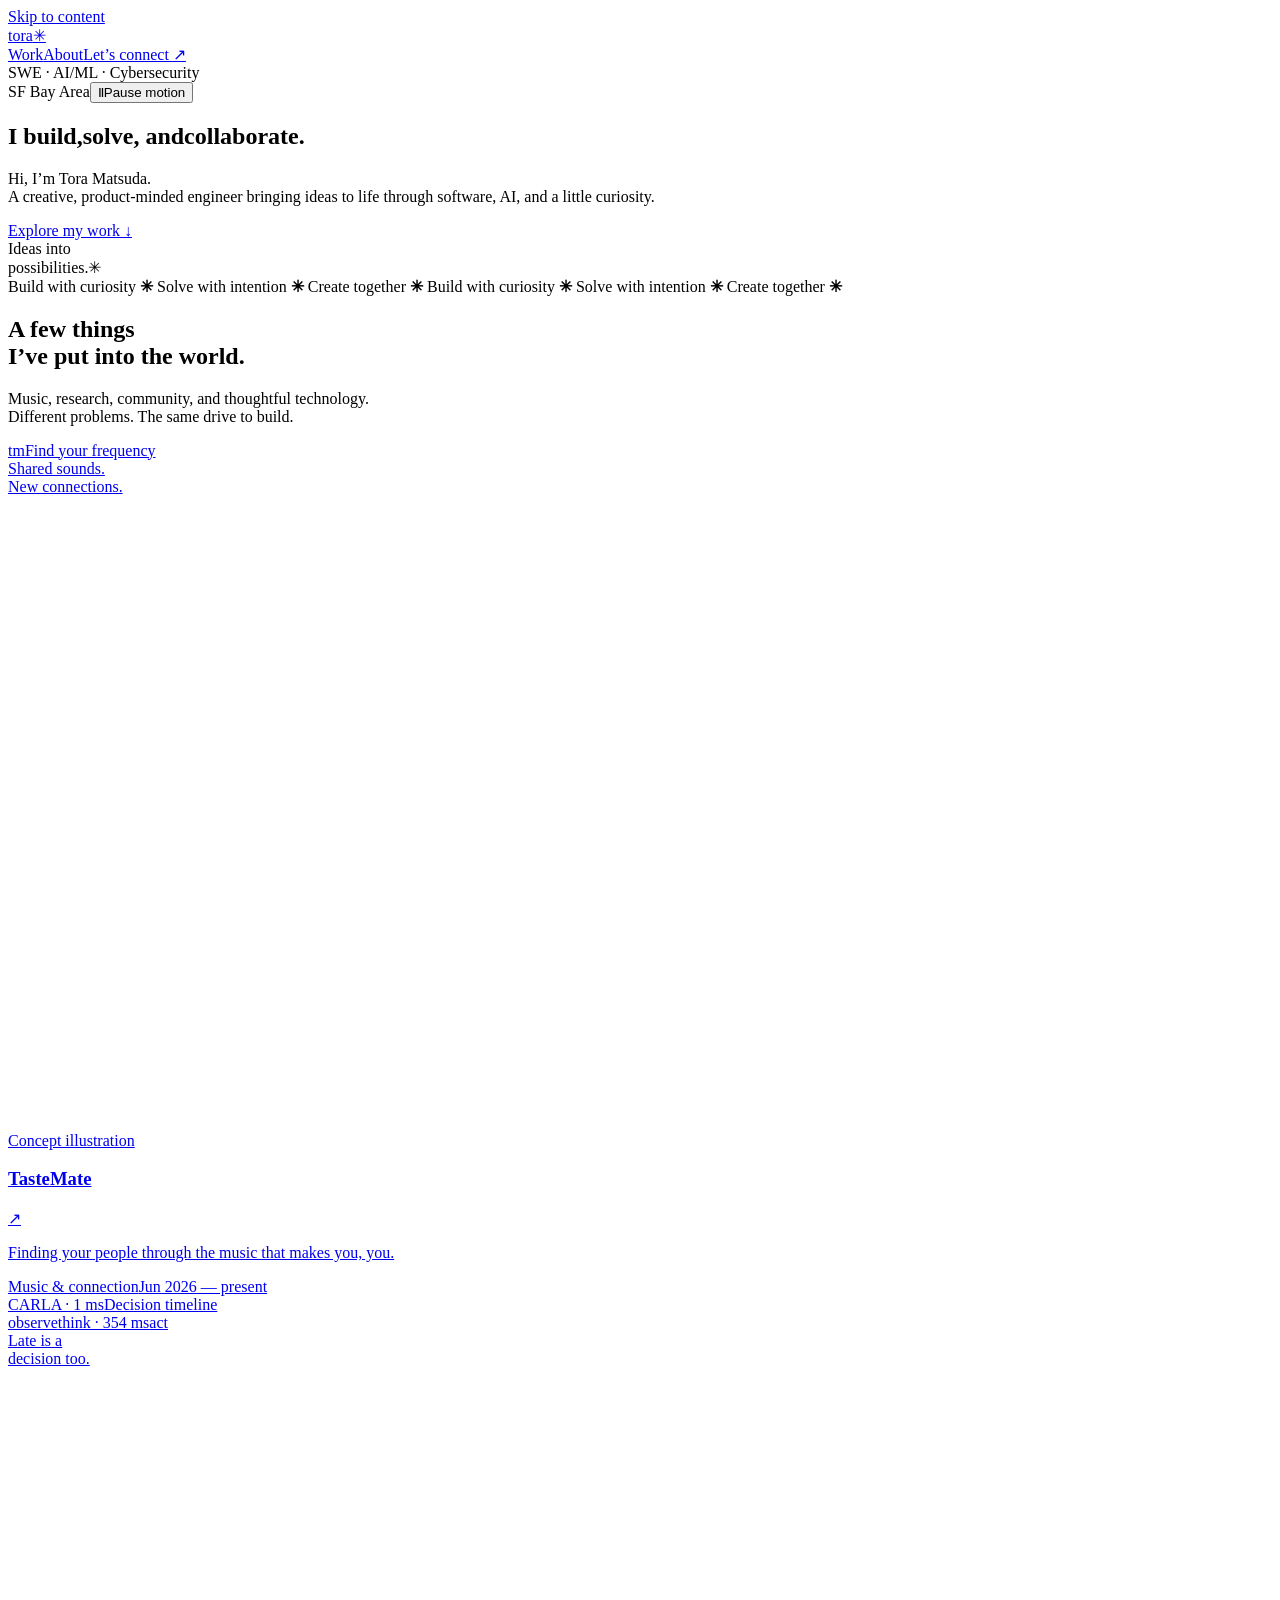
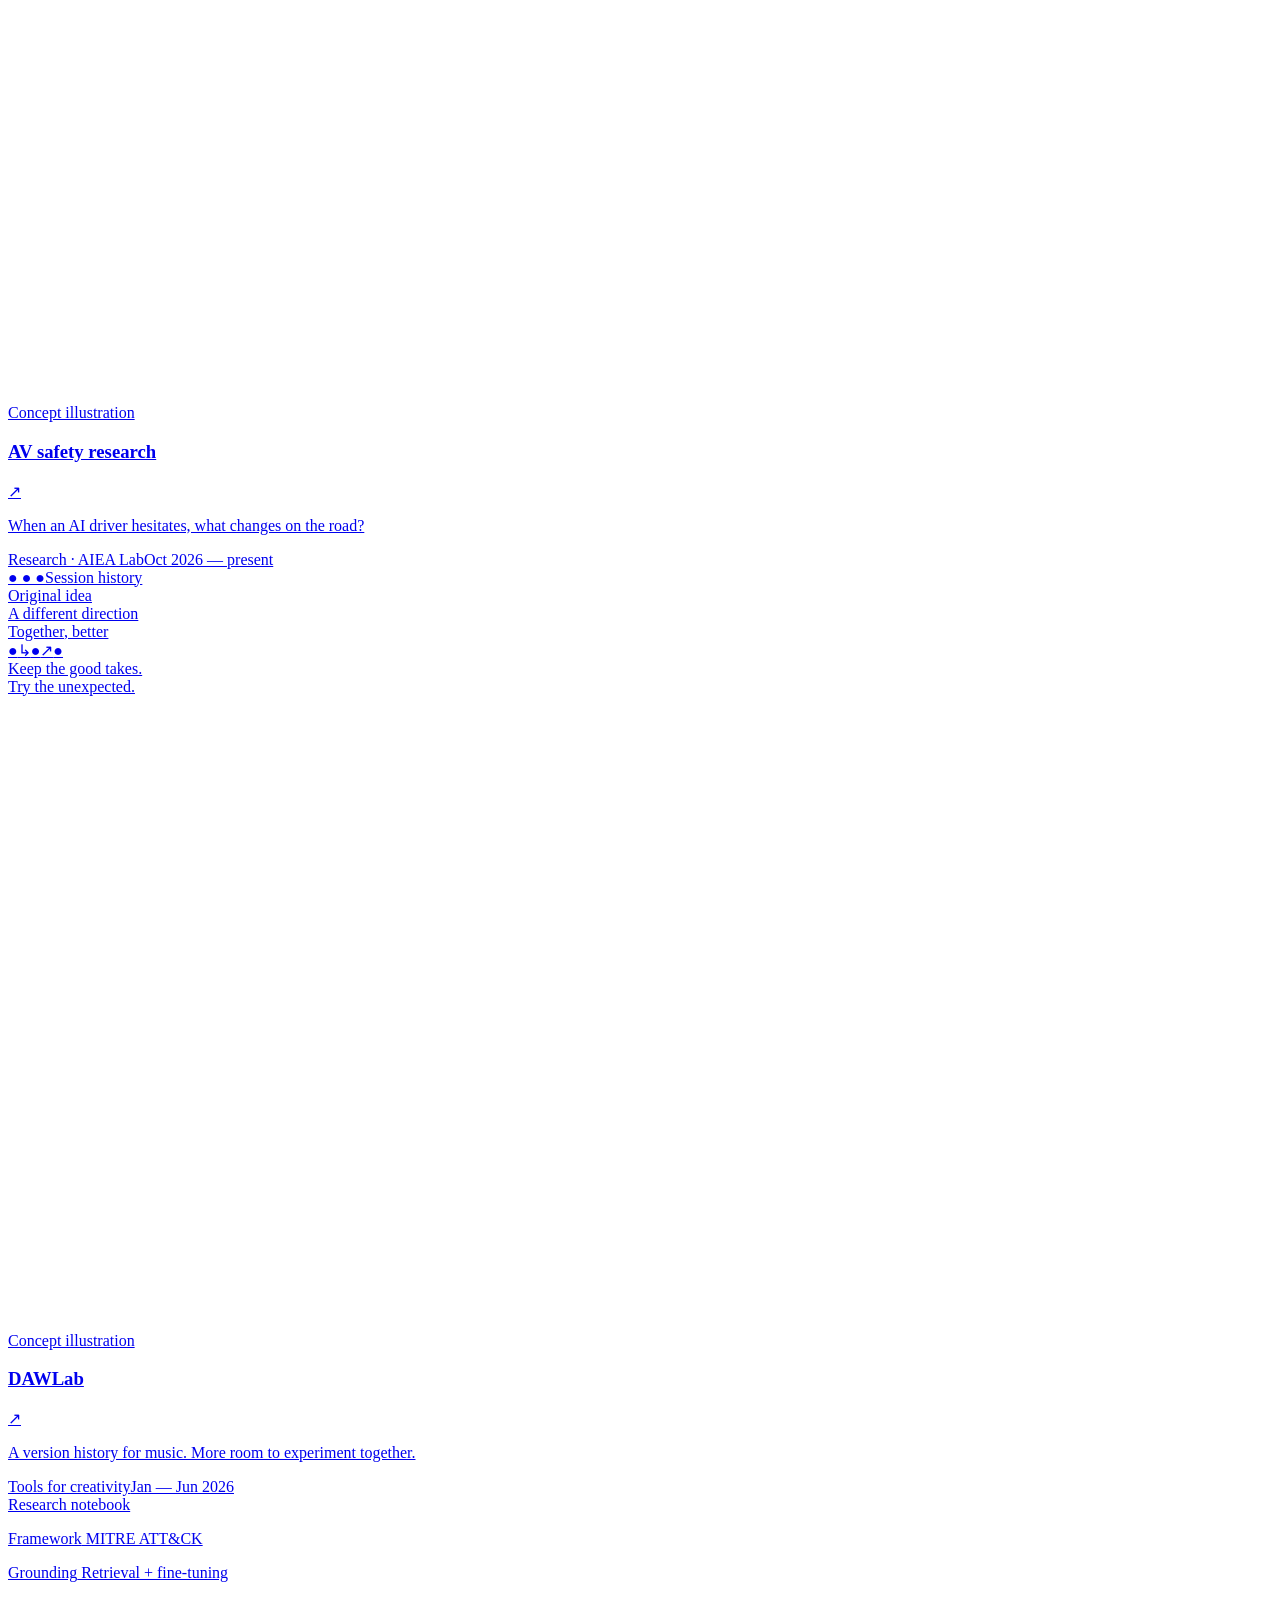
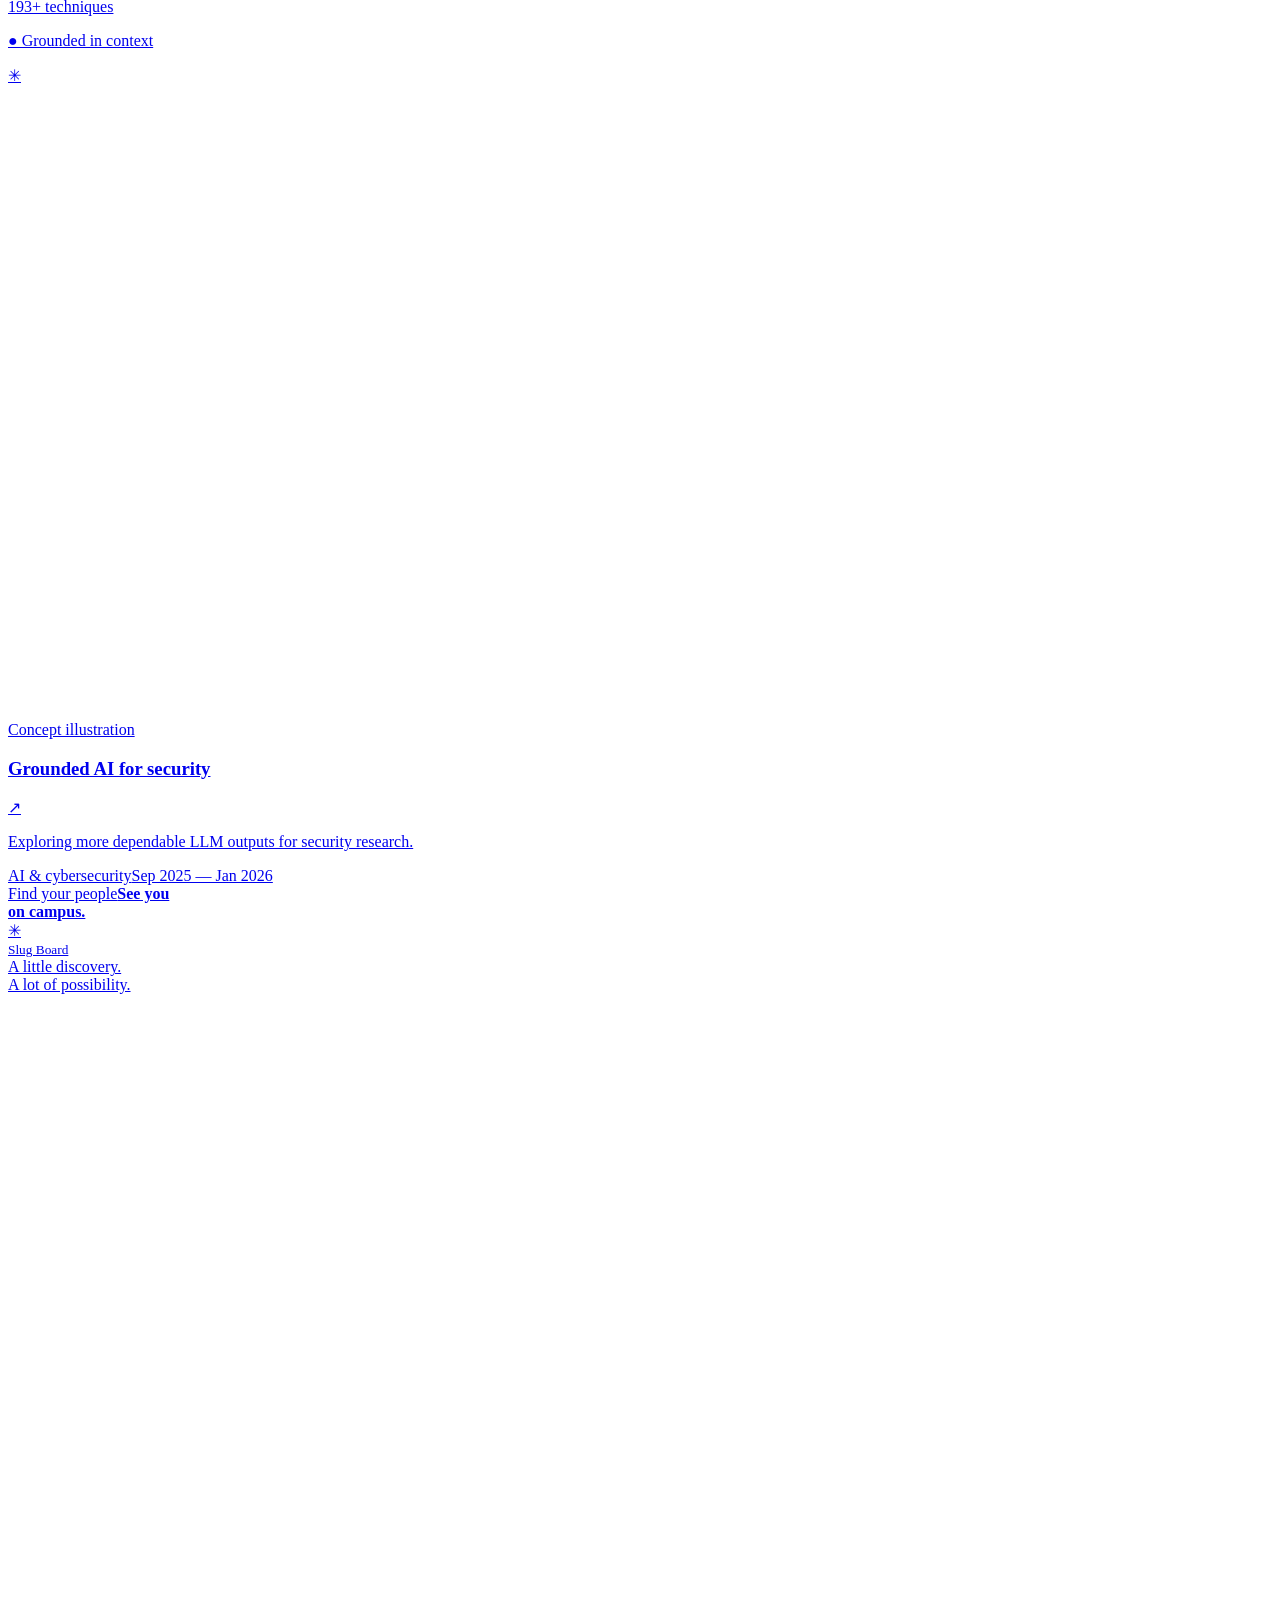
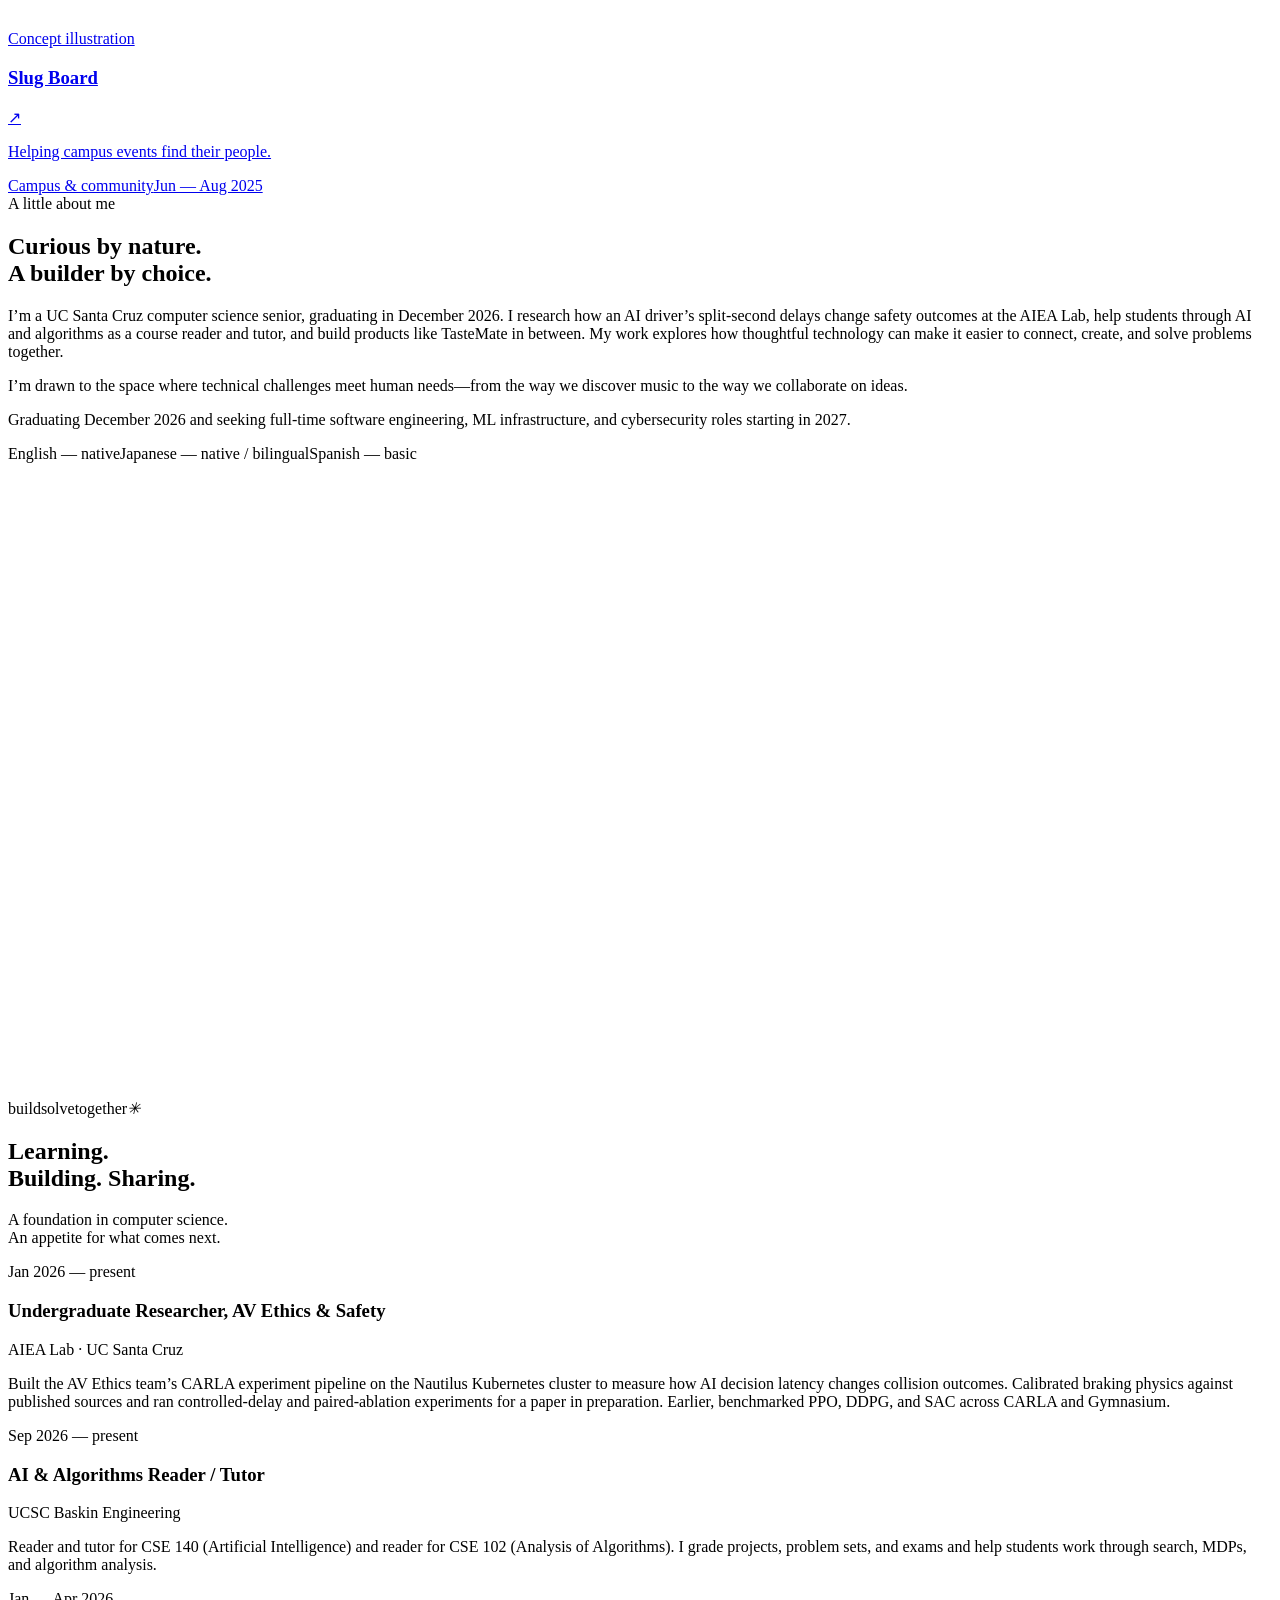
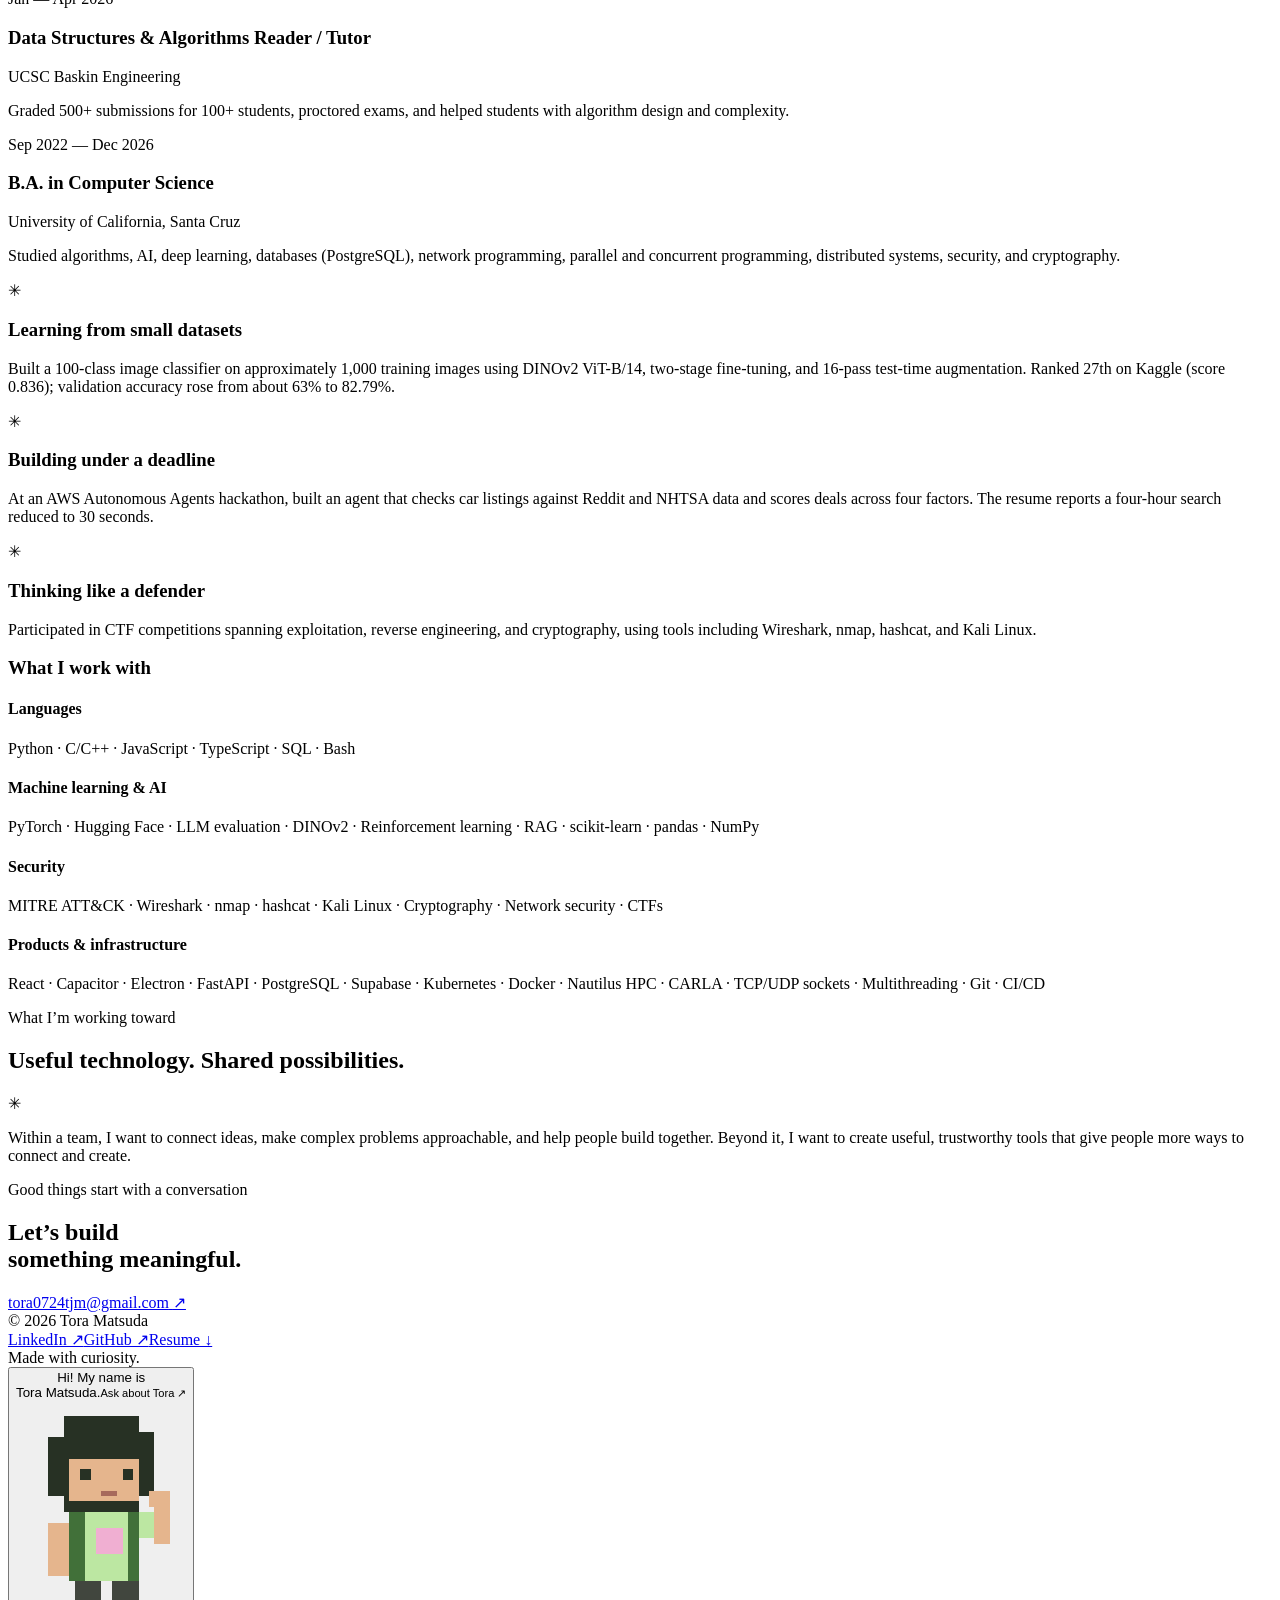
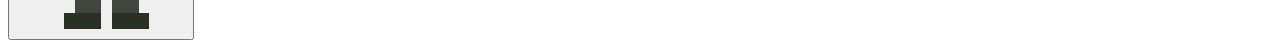
==== commit 202970cd: "Publish portfolio from 3163191 (manual publish; source CI blocked by billing) Co-Authored-By: Claude" ====
--- a/site/index.html
+++ b/site/index.html
@@ -1 +1 @@
-<!DOCTYPE html><html lang="en" class="_8SXaVG_variable TeitBq_variable stzAYW_variable"><head><meta charSet="utf-8"/><meta name="viewport" content="width=device-width, initial-scale=1"/><link rel="preload" href="/tora-portfolio-pages/_next/static/media/inter_latin_400_normal-s.p.2qdljeg3s-lsl.woff2" as="font" crossorigin="" type="font/woff2"/><link rel="preload" href="/tora-portfolio-pages/_next/static/media/inter_latin_500_normal-s.p.1d14jwmkqqa0f.woff2" as="font" crossorigin="" type="font/woff2"/><link rel="preload" href="/tora-portfolio-pages/_next/static/media/space_grotesk_latin_400_normal-s.p.1c6pcavxma0qq.woff2" as="font" crossorigin="" type="font/woff2"/><link rel="preload" href="/tora-portfolio-pages/_next/static/media/space_grotesk_latin_500_normal-s.p.33jdofnh71adk.woff2" as="font" crossorigin="" type="font/woff2"/><link rel="preload" href="/tora-portfolio-pages/_next/static/media/space_grotesk_latin_700_normal-s.p.16tiaqjgzwdo4.woff2" as="font" crossorigin="" type="font/woff2"/><link rel="stylesheet" href="/tora-portfolio-pages/_next/static/chunks/1ceuhjpc_npyj.css" data-precedence="next"/><link rel="preload" as="script" fetchPriority="low" href="/tora-portfolio-pages/_next/static/chunks/1x6obpmlu1_c2.js"/><script src="/tora-portfolio-pages/_next/static/chunks/2r4s4h5xul1n-.js" async=""></script><script src="/tora-portfolio-pages/_next/static/chunks/3wbm-994r45kr.js" async=""></script><script src="/tora-portfolio-pages/_next/static/chunks/0e5xhs_8sv9gk.js" async=""></script><script src="/tora-portfolio-pages/_next/static/chunks/turbopack-28w1bugpci8vb.js" async=""></script><script src="/tora-portfolio-pages/_next/static/chunks/3p9e01923hyk8.js" async=""></script><script src="/tora-portfolio-pages/_next/static/chunks/3uenyj9kyoar8.js" async=""></script><title>Tora Matsuda — Build. Solve. Collaborate.</title><meta name="description" content="Creative, product-minded engineer exploring software, AI, cybersecurity, and the possibilities of building together."/><meta name="robots" content="noindex, nofollow"/><meta property="og:title" content="Tora Matsuda — Build. Solve. Collaborate."/><meta property="og:description" content="Useful technology. Shared possibilities."/><meta property="og:image" content="https://t0raa.github.io/tora-portfolio-pages/social-card.svg"/><meta property="og:type" content="website"/><meta name="twitter:card" content="summary_large_image"/><meta name="twitter:title" content="Tora Matsuda — Build. Solve. Collaborate."/><meta name="twitter:description" content="Useful technology. Shared possibilities."/><meta name="twitter:image" content="https://t0raa.github.io/tora-portfolio-pages/social-card.svg"/><link rel="icon" href="/tora-portfolio-pages/icon.svg"/><meta name="next-size-adjust" content=""/><script src="/tora-portfolio-pages/_next/static/chunks/0cz1d0mv5g_q7.js" noModule=""></script></head><body><div hidden=""><!--$--><!--/$--></div><a class="skip-link" href="#main">Skip to content</a><header class="site-header"><a class="wordmark" aria-label="Tora Matsuda home" href="/tora-portfolio-pages/">tora<span class="wordmark-star">✳</span></a><nav aria-label="Main navigation"><a href="/tora-portfolio-pages/#work">Work</a><a href="/tora-portfolio-pages/#about">About</a><a class="nav-contact" href="/tora-portfolio-pages/#contact">Let’s connect <span aria-hidden="true">↗</span></a></nav></header><main id="main"><section class="hero" aria-labelledby="hero-title"><div class="hero-topline"><span class="professional-focus">SWE · AI/ML · Cybersecurity</span><div class="hero-controls"><span class="location"><i></i> <!-- -->SF Bay Area</span><button class="motion-control" type="button" aria-pressed="false"><span aria-hidden="true">Ⅱ</span>Pause motion</button></div></div><h1 id="hero-title"><span>I build,</span><span>solve, and</span><span>collaborate<span class="headline-dot">.</span></span></h1><div class="hero-bottom"><p>Hi, I’m Tora Matsuda.<br/>A creative, product-minded engineer bringing ideas to life through software, AI, and a little curiosity.</p><a class="pill-button" href="#work">Explore my work <span aria-hidden="true">↓</span></a></div><div class="hero-sticker" aria-hidden="true">Ideas into<br/>possibilities.<span>✳</span></div></section><div class="ticker" aria-hidden="true"><div>Build with curiosity <b>✳</b> Solve with intention <b>✳</b> Create together <b>✳</b> Build with curiosity <b>✳</b> Solve with intention <b>✳</b> Create together <b>✳</b></div></div><section id="work" class="section work"><div class="section-heading"><h2>A few things<br/>I’ve put into the world.</h2><p>Music, research, community, and thoughtful technology.<br/>Different problems. The same drive to build.</p></div><div class="project-grid"><div class="project-card"><a class="project-link" href="/tora-portfolio-pages/projects/tastemate/"><div class="project-art art-music " aria-hidden="true"><div class="sonic-orbit orbit-one"></div><div class="sonic-orbit orbit-two"></div><div class="record"><div class="record-center">tm<span>Find your frequency</span></div></div><div class="music-tag">Shared sounds.<br/>New connections.</div><div class="waveform"><i style="height:18%;animation-delay:0s"></i><i style="height:80.93754216254274%;animation-delay:-0.12s"></i><i style="height:22.17928030880559%;animation-delay:-0.24s"></i><i style="height:72.85650086487041%;animation-delay:-0.36s"></i><i style="height:33.62547224149923%;animation-delay:-0.48s"></i><i style="height:58.805226817651096%;animation-delay:-0.6s"></i><i style="height:49.34877301338614%;animation-delay:-0.72s"></i><i style="height:42.453983329583274%;animation-delay:0s"></i><i style="height:65.24217754288048%;animation-delay:-0.12s"></i><i style="height:28.0737972715525%;animation-delay:-0.24s"></i><i style="height:77.15424879310736%;animation-delay:-0.36s"></i><i style="height:19.42084542038914%;animation-delay:-0.48s"></i><i style="height:81.97349396324412%;animation-delay:-0.6s"></i><i style="height:18.755322231381403%;animation-delay:-0.72s"></i><i style="height:78.44110202561205%;animation-delay:0s"></i><i style="height:26.251065701958957%;animation-delay:-0.12s"></i><i style="height:67.47975148445686%;animation-delay:-0.24s"></i><i style="height:39.95015001421895%;animation-delay:-0.36s"></i><i style="height:51.95260211943884%;animation-delay:-0.48s"></i><i style="height:56.27430558598046%;animation-delay:-0.6s"></i><i style="height:35.9154232801267%;animation-delay:-0.72s"></i><i style="height:70.95958104605968%;animation-delay:0s"></i><i style="height:23.557206574766504%;animation-delay:-0.12s"></i><i style="height:80.17010873447585%;animation-delay:-0.24s"></i><i style="height:18.10598023639951%;animation-delay:-0.36s"></i><i style="height:81.50005258860935%;animation-delay:-0.48s"></i><i style="height:20.985631945949425%;animation-delay:-0.6s"></i></div><svg class="signature-svg signature-music" viewBox="0 0 600 300" fill="none" aria-hidden="true" focusable="false"><ellipse class="svg-resonance" cx="300" cy="150" rx="110" ry="45" style="animation-delay:0s"></ellipse><ellipse class="svg-resonance" cx="300" cy="150" rx="165" ry="69" style="animation-delay:-0.7s"></ellipse><ellipse class="svg-resonance" cx="300" cy="150" rx="220" ry="93" style="animation-delay:-1.4s"></ellipse><path class="svg-route" d="M30 150h45l15-35 18 70 20-110 22 150 20-110 18 70 17-35h365"></path></svg><span class="art-caption">Concept illustration</span></div><div class="project-heading"><h3>TasteMate</h3><span class="project-arrow" aria-hidden="true">↗</span></div><p>Finding your people through the music that makes you, you.</p><div class="project-meta"><span>Music &amp; connection</span><span>Jun 2026 — present</span></div></a></div><div class="project-card"><a class="project-link" href="/tora-portfolio-pages/projects/av-safety-research/"><div class="project-art art-research " aria-hidden="true"><div class="road-panel"><div class="window-top"><span>CARLA · 1 ms</span><span>Decision timeline</span></div><div class="road"><div class="lane"></div><div class="lane"></div><div class="lane"></div><div class="ego-car"></div><div class="walker"></div></div><div class="timing-bar"><span style="width:28%">observe</span><span style="width:38%">think · 354 ms</span><span style="width:34%">act</span></div></div><div class="research-note">Late is a<br/>decision too.</div><svg class="signature-svg signature-research" viewBox="0 0 600 300" fill="none" aria-hidden="true" focusable="false"><path class="svg-route" d="M40 220H560M40 150H560"></path><path class="svg-route" d="M120 185C220 185 260 120 330 120S470 185 560 185"></path><circle class="svg-node" cx="120" cy="185" r="9" style="animation-delay:0s"></circle><circle class="svg-node" cx="330" cy="120" r="9" style="animation-delay:-0.3s"></circle><circle class="svg-node" cx="470" cy="165" r="9" style="animation-delay:-0.6s"></circle></svg><span class="art-caption">Concept illustration</span></div><div class="project-heading"><h3>AV safety research</h3><span class="project-arrow" aria-hidden="true">↗</span></div><p>When an AI driver hesitates, what changes on the road?</p><div class="project-meta"><span>Research · AIEA Lab</span><span>Oct 2026 — present</span></div></a></div><div class="project-card"><a class="project-link" href="/tora-portfolio-pages/projects/dawlab/"><div class="project-art art-daw " aria-hidden="true"><div class="daw-window"><div class="window-top"><span>● ● ●</span><span>Session history</span></div><div class="audio-track"><span>Original idea</span><div><i style="height:20%;animation-delay:0s"></i><i style="height:73.7434176780674%;animation-delay:-0.1s"></i><i style="height:57.22875109877994%;animation-delay:-0.2s"></i><i style="height:25.074746341194007%;animation-delay:-0.30000000000000004s"></i><i style="height:83.62393311051%;animation-delay:-0.4s"></i><i style="height:39.23733299106476%;animation-delay:-0.5s"></i><i style="height:38.71418226154759%;animation-delay:-0.6000000000000001s"></i><i style="height:83.78469065519093%;animation-delay:-0.7000000000000001s"></i><i style="height:25.387740783538415%;animation-delay:-0.8s"></i><i style="height:56.65881991289066%;animation-delay:0s"></i><i style="height:74.17548700369852%;animation-delay:-0.1s"></i><i style="height:20.005092468950036%;animation-delay:-0.2s"></i><i style="height:73.30469103274899%;animation-delay:-0.30000000000000004s"></i><i style="height:57.797200375860434%;animation-delay:-0.4s"></i><i style="height:24.770346499016018%;animation-delay:-0.5s"></i><i style="height:83.4534218634926%;animation-delay:-0.6000000000000001s"></i><i style="height:39.76464001103963%;animation-delay:-0.7000000000000001s"></i><i style="height:38.19535176887868%;animation-delay:-0.8s"></i><i style="height:83.9356441189012%;animation-delay:0s"></i><i style="height:25.709231739004373%;animation-delay:-0.1s"></i><i style="height:56.087585424769046%;animation-delay:-0.2s"></i><i style="height:74.60076360658852%;animation-delay:-0.30000000000000004s"></i><i style="height:20.02036827990845%;animation-delay:-0.4s"></i><i style="height:72.85944455708602%;animation-delay:-0.5s"></i><i style="height:58.36398960196023%;animation-delay:-0.6000000000000001s"></i><i style="height:24.47463665065027%;animation-delay:-0.7000000000000001s"></i><i style="height:83.27321034941441%;animation-delay:-0.8s"></i><i style="height:40.29593807257211%;animation-delay:0s"></i><i style="height:37.68100410556102%;animation-delay:-0.1s"></i><i style="height:84.07674619543607%;animation-delay:-0.2s"></i><i style="height:26.03911845788674%;animation-delay:-0.30000000000000004s"></i><i style="height:55.51522664942398%;animation-delay:-0.4s"></i><i style="height:75.01911421240536%;animation-delay:-0.5s"></i></div></div><div class="audio-track"><span>A different direction</span><div><i style="height:66.02477218778213%;animation-delay:0s"></i><i style="height:21.294465683863105%;animation-delay:-0.1s"></i><i style="height:79.76982469498469%;animation-delay:-0.2s"></i><i style="height:48.05604040824541%;animation-delay:-0.30000000000000004s"></i><i style="height:31.039706982067397%;animation-delay:-0.4s"></i><i style="height:84.9987268578257%;animation-delay:-0.5s"></i><i style="height:31.47512202431919%;animation-delay:-0.6000000000000001s"></i><i style="height:47.486827878653514%;animation-delay:-0.7000000000000001s"></i><i style="height:80.07853393049966%;animation-delay:-0.8s"></i><i style="height:21.46010656846292%;animation-delay:0s"></i><i style="height:65.49952273712142%;animation-delay:-0.1s"></i><i style="height:66.5457832087553%;animation-delay:-0.2s"></i><i style="height:21.13860407400632%;animation-delay:-0.30000000000000004s"></i><i style="height:79.45256956805238%;animation-delay:-0.4s"></i><i style="height:48.626645597913374%;animation-delay:-0.5s"></i><i style="height:30.611017224483447%;animation-delay:-0.6000000000000001s"></i><i style="height:84.98854231890638%;animation-delay:-0.7000000000000001s"></i><i style="height:31.917125899695257%;animation-delay:-0.8s"></i><i style="height:46.91918639049973%;animation-delay:0s"></i><i style="height:80.37860053046211%;animation-delay:-0.1s"></i><i style="height:21.635474818817347%;animation-delay:-0.2s"></i><i style="height:64.97019946086661%;animation-delay:-0.30000000000000004s"></i><i style="height:67.06239252419803%;animation-delay:-0.4s"></i><i style="height:20.9925705832254%;animation-delay:-0.5s"></i><i style="height:79.12686797197243%;animation-delay:-0.6000000000000001s"></i><i style="height:49.19846462985981%;animation-delay:-0.7000000000000001s"></i><i style="height:30.189187095523017%;animation-delay:-0.8s"></i><i style="height:84.96817643272607%;animation-delay:0s"></i><i style="height:32.36558009182568%;animation-delay:-0.1s"></i><i style="height:46.35329383280885%;animation-delay:-0.2s"></i><i style="height:80.66993045918935%;animation-delay:-0.30000000000000004s"></i><i style="height:21.82051547754979%;animation-delay:-0.4s"></i><i style="height:64.43696823977763%;animation-delay:-0.5s"></i></div></div><div class="audio-track"><span>Together, better</span><div><i style="height:73.7434176780674%;animation-delay:0s"></i><i style="height:57.22875109877994%;animation-delay:-0.1s"></i><i style="height:25.074746341194007%;animation-delay:-0.2s"></i><i style="height:83.62393311051%;animation-delay:-0.30000000000000004s"></i><i style="height:39.23733299106476%;animation-delay:-0.4s"></i><i style="height:38.71418226154759%;animation-delay:-0.5s"></i><i style="height:83.78469065519093%;animation-delay:-0.6000000000000001s"></i><i style="height:25.387740783538415%;animation-delay:-0.7000000000000001s"></i><i style="height:56.65881991289066%;animation-delay:-0.8s"></i><i style="height:74.17548700369852%;animation-delay:0s"></i><i style="height:20.005092468950036%;animation-delay:-0.1s"></i><i style="height:73.30469103274899%;animation-delay:-0.2s"></i><i style="height:57.797200375860434%;animation-delay:-0.30000000000000004s"></i><i style="height:24.770346499016018%;animation-delay:-0.4s"></i><i style="height:83.4534218634926%;animation-delay:-0.5s"></i><i style="height:39.76464001103963%;animation-delay:-0.6000000000000001s"></i><i style="height:38.19535176887868%;animation-delay:-0.7000000000000001s"></i><i style="height:83.9356441189012%;animation-delay:-0.8s"></i><i style="height:25.709231739004373%;animation-delay:0s"></i><i style="height:56.087585424769046%;animation-delay:-0.1s"></i><i style="height:74.60076360658852%;animation-delay:-0.2s"></i><i style="height:20.02036827990845%;animation-delay:-0.30000000000000004s"></i><i style="height:72.85944455708602%;animation-delay:-0.4s"></i><i style="height:58.36398960196023%;animation-delay:-0.5s"></i><i style="height:24.47463665065027%;animation-delay:-0.6000000000000001s"></i><i style="height:83.27321034941441%;animation-delay:-0.7000000000000001s"></i><i style="height:40.29593807257211%;animation-delay:-0.8s"></i><i style="height:37.68100410556102%;animation-delay:0s"></i><i style="height:84.07674619543607%;animation-delay:-0.1s"></i><i style="height:26.03911845788674%;animation-delay:-0.2s"></i><i style="height:55.51522664942398%;animation-delay:-0.30000000000000004s"></i><i style="height:75.01911421240536%;animation-delay:-0.4s"></i><i style="height:20.045822645700287%;animation-delay:-0.5s"></i></div></div><div class="branch-row"><b>●</b><span>↳</span><b>●</b><span>↗</span><b>●</b></div></div><div class="daw-note">Keep the good takes.<br/>Try the unexpected.</div><svg class="signature-svg signature-daw" viewBox="0 0 600 300" fill="none" aria-hidden="true" focusable="false"><path class="svg-route" d="M35 230H180Q220 230 250 180L310 80Q330 50 380 50H565M180 230H565M310 80Q350 130 390 150H565"></path><circle class="svg-node" cx="70" cy="230" r="9" style="animation-delay:0s"></circle><circle class="svg-node" cx="180" cy="230" r="9" style="animation-delay:-0.3s"></circle><circle class="svg-node" cx="380" cy="50" r="9" style="animation-delay:-0.6s"></circle><circle class="svg-node" cx="390" cy="150" r="9" style="animation-delay:-0.8999999999999999s"></circle><circle class="svg-node" cx="530" cy="230" r="9" style="animation-delay:-1.2s"></circle></svg><span class="art-caption">Concept illustration</span></div><div class="project-heading"><h3>DAWLab</h3><span class="project-arrow" aria-hidden="true">↗</span></div><p>A version history for music. More room to experiment together.</p><div class="project-meta"><span>Tools for creativity</span><span>Jan — Jun 2026</span></div></a></div><div class="project-card"><a class="project-link" href="/tora-portfolio-pages/projects/mitre-command-generator/"><div class="project-art art-security " aria-hidden="true"><div class="security-grid"></div><div class="terminal"><div class="window-top">Research notebook</div><p><span>Framework</span> MITRE ATT&amp;CK</p><p><span>Grounding</span> Retrieval + fine-tuning</p><div class="terminal-number">193<span>+ techniques</span></div><p class="terminal-status">● Grounded in context</p></div><div class="security-cross">✳</div><svg class="signature-svg signature-security" viewBox="0 0 600 300" fill="none" aria-hidden="true" focusable="false"><path class="svg-route" d="M300 35l120 45v75c0 65-70 100-120 125-50-25-120-60-120-125V80z"></path><path class="svg-check" d="m245 150 35 35 80-85"></path><g><circle cx="90" cy="150" r="24"></circle><path class="svg-route" d="M114 150h66"></path></g><g><circle cx="510" cy="150" r="24"></circle><path class="svg-route" d="M420 150h66"></path></g></svg><span class="art-caption">Concept illustration</span></div><div class="project-heading"><h3>Grounded AI for security</h3><span class="project-arrow" aria-hidden="true">↗</span></div><p>Exploring more dependable LLM outputs for security research.</p><div class="project-meta"><span>AI &amp; cybersecurity</span><span>Sep 2025 — Jan 2026</span></div></a></div><div class="project-card"><a class="project-link" href="/tora-portfolio-pages/projects/slug-board/"><div class="project-art art-campus " aria-hidden="true"><div class="campus-poster"><span>Find your people</span><strong>See you<br/>on campus.</strong><div class="poster-star">✳</div><small>Slug Board</small></div><div class="campus-ticket">A little discovery.<br/>A lot of possibility.</div><svg class="signature-svg signature-campus" viewBox="0 0 600 300" fill="none" aria-hidden="true" focusable="false"><path class="svg-route" d="M40 240C140 240 110 100 220 130S350 270 430 130 520 60 560 60"></path><g class="svg-pin" style="animation-delay:0s"><path d="M90 210c-35-40-24-65 0-65s35 25 0 65z"></path><circle cx="90" cy="168" r="7"></circle></g><g class="svg-pin" style="animation-delay:-0.4s"><path d="M250 145c-35-40-24-65 0-65s35 25 0 65z"></path><circle cx="250" cy="103" r="7"></circle></g><g class="svg-pin" style="animation-delay:-0.8s"><path d="M440 110c-35-40-24-65 0-65s35 25 0 65z"></path><circle cx="440" cy="68" r="7"></circle></g></svg><span class="art-caption">Concept illustration</span></div><div class="project-heading"><h3>Slug Board</h3><span class="project-arrow" aria-hidden="true">↗</span></div><p>Helping campus events find their people.</p><div class="project-meta"><span>Campus &amp; community</span><span>Jun — Aug 2025</span></div></a></div></div></section><section id="about" class="section about"><div class="about-intro"><span class="section-kicker">A little about me</span><h2>Curious by nature.<br/>A builder by choice.</h2><p>I’m a UC Santa Cruz computer science senior, graduating in December 2026. I research how an AI driver’s split-second delays change safety outcomes at the AIEA Lab, help students through AI and algorithms as a course reader and tutor, and build products like TasteMate in between. My work explores how thoughtful technology can make it easier to connect, create, and solve problems together.</p><p>I’m drawn to the space where technical challenges meet human needs—from the way we discover music to the way we collaborate on ideas.</p><p class="opportunity">Graduating December 2026 and seeking full-time software engineering, ML infrastructure, and cybersecurity roles starting in 2027.</p><div class="language-row"><span>English — native</span><span>Japanese — native / bilingual</span><span>Spanish — basic</span></div></div><div class="profile-signature"><svg class="signature-svg signature-profile" viewBox="0 0 600 300" fill="none" aria-hidden="true" focusable="false"><path class="svg-route" d="M30 220C130 220 100 60 220 90S340 270 420 130 520 50 570 100"></path><circle class="svg-orbit" cx="300" cy="150" r="102"></circle><g class="svg-nodes"><g style="animation-delay:0s"><circle cx="30" cy="220" r="12"></circle><path d="M25 220h10M30 215v10"></path></g><g style="animation-delay:0.25s"><circle cx="220" cy="90" r="12"></circle><path d="M215 90h10M220 85v10"></path></g><g style="animation-delay:0.5s"><circle cx="420" cy="130" r="12"></circle><path d="M415 130h10M420 125v10"></path></g><g style="animation-delay:0.75s"><circle cx="570" cy="100" r="12"></circle><path d="M565 100h10M570 95v10"></path></g></g></svg><div class="about-mark" aria-hidden="true"><span>build</span><span>solve</span><span>together</span><i>✳</i></div></div></section><section id="experience" class="section experience"><div class="section-heading"><h2>Learning.<br/>Building. Sharing.</h2><p>A foundation in computer science.<br/>An appetite for what comes next.</p></div><div class="timeline"><div class="experience-row"><span class="experience-date">Jan 2026 — present</span><div><h3>Undergraduate Researcher, AV Ethics &amp; Safety</h3><span class="organization">AIEA Lab · UC Santa Cruz</span><p>Built the AV Ethics team’s CARLA experiment pipeline on the Nautilus Kubernetes cluster to measure how AI decision latency changes collision outcomes. Calibrated braking physics against published sources and ran controlled-delay and paired-ablation experiments for a paper in preparation. Earlier, benchmarked PPO, DDPG, and SAC across CARLA and Gymnasium.</p></div></div><div class="experience-row"><span class="experience-date">Sep 2026 — present</span><div><h3>AI &amp; Algorithms Reader / Tutor</h3><span class="organization">UCSC Baskin Engineering</span><p>Reader and tutor for CSE 140 (Artificial Intelligence) and reader for CSE 102 (Analysis of Algorithms). I grade projects, problem sets, and exams and help students work through search, MDPs, and algorithm analysis.</p></div></div><div class="experience-row"><span class="experience-date">Jan — Apr 2026</span><div><h3>Data Structures &amp; Algorithms Reader / Tutor</h3><span class="organization">UCSC Baskin Engineering</span><p>Graded 500+ submissions for 100+ students, proctored exams, and helped students with algorithm design and complexity.</p></div></div><div class="experience-row"><span class="experience-date">Sep 2022 — Dec 2026</span><div><h3>B.S. in Computer Science</h3><span class="organization">University of California, Santa Cruz</span><p>Studied algorithms, AI, deep learning, databases (PostgreSQL), network programming, parallel and concurrent programming, distributed systems, security, and cryptography.</p></div></div></div><div class="explorations"><article><span class="exploration-star" aria-hidden="true">✳</span><h3>Learning from small datasets</h3><p>Built a 100-class image classifier on approximately 1,000 training images using DINOv2 ViT-B/14, two-stage fine-tuning, and 16-pass test-time augmentation. Ranked 27th on Kaggle (score 0.836); validation accuracy rose from about 63% to 82.79%.</p></article><article><span class="exploration-star" aria-hidden="true">✳</span><h3>Building under a deadline</h3><p>At an AWS Autonomous Agents hackathon, built an agent that checks car listings against Reddit and NHTSA data and scores deals across four factors. The resume reports a four-hour search reduced to 30 seconds.</p></article><article><span class="exploration-star" aria-hidden="true">✳</span><h3>Thinking like a defender</h3><p>Participated in CTF competitions spanning exploitation, reverse engineering, and cryptography, using tools including Wireshark, nmap, hashcat, and Kali Linux.</p></article></div><div class="skills-section"><h3>What I work with</h3><div class="skills-list"><div class="skill-row"><h4>Languages</h4><p>Python · C/C++ · JavaScript · TypeScript · SQL · Bash</p></div><div class="skill-row"><h4>Machine learning &amp; AI</h4><p>PyTorch · Hugging Face · LLM evaluation · DINOv2 · Reinforcement learning · RAG · scikit-learn · pandas · NumPy</p></div><div class="skill-row"><h4>Security</h4><p>MITRE ATT&amp;CK · Wireshark · nmap · hashcat · Kali Linux · Cryptography · Network security · CTFs</p></div><div class="skill-row"><h4>Products &amp; infrastructure</h4><p>React · Capacitor · Electron · FastAPI · PostgreSQL · Supabase · Kubernetes · Docker · Nautilus HPC · CARLA · TCP/UDP sockets · Multithreading · Git · CI/CD</p></div></div></div></section><section class="section vision"><span class="section-kicker">What I’m working toward</span><h2>Useful technology. Shared possibilities.</h2><div class="vision-bottom"><span aria-hidden="true" class="vision-star">✳</span><p>Within a team, I want to connect ideas, make complex problems approachable, and help people build together. Beyond it, I want to create useful, trustworthy tools that give people more ways to connect and create.</p></div></section><footer id="contact" class="section contact"><div class="contact-top"><span class="section-kicker">Good things start with a conversation</span><h2>Let’s build<br/>something meaningful.</h2><a class="email-link" href="mailto:tora0724tjm@gmail.com">tora0724tjm@gmail.com<!-- --> <span aria-hidden="true">↗</span></a></div><div class="footer-bottom"><span>© <!-- -->2026<!-- --> Tora Matsuda</span><div><a href="https://linkedin.com/in/t0ra" target="_blank" rel="noreferrer">LinkedIn ↗</a><a href="https://github.com/T0RAA" target="_blank" rel="noreferrer">GitHub ↗</a><a href="/tora-portfolio-pages/tora-matsuda-resume.pdf">Resume ↓</a></div><span>Made with curiosity.</span></div></footer></main><!--$--><!--/$--><div class="companion-launcher"><button class="companion-button" aria-label="Hi! My name is Tora Matsuda. Ask about Tora" aria-haspopup="dialog" aria-expanded="false"><span class="pixel-bubble"><span aria-hidden="true">Hi! My name is<br/>Tora Matsuda.</span><small>Ask about Tora ↗</small></span><svg class="pixel-sprite sprite-idle" viewBox="0 0 32 44" shape-rendering="crispEdges" aria-hidden="true"><path fill="#273124" d="M9 3h14v3h3v12h-3v3H9v-3H6V7h3z"></path><path fill="#e5b58d" d="M10 9h13v10H10z"></path><path fill="#273124" d="M9 7h15v4H9z"></path><g class="pixel-eyes"><path fill="#273124" d="M12 13h2v2h-2zM20 13h2v2h-2z"></path></g><path class="pixel-mouth" fill="#a76a5c" d="M16 17h3v1h-3z"></path><path fill="#bce7a2" d="M10 21h13v13H10z"></path><path fill="#417039" d="M10 21h3v13h-3zM21 21h2v13h-2z"></path><path fill="#e5b58d" d="M6 23h4v10H6z"></path><g class="pixel-arm"><path fill="#bce7a2" d="M23 21h3v5h-3z"></path><path fill="#e5b58d" d="M26 17h3v10h-3zM25 17h4v3h-4z"></path></g><path fill="#41463e" d="M11 34h5v7h-5zM18 34h5v7h-5z"></path><path fill="#273124" d="M9 40h7v3H9zM18 40h7v3h-7z"></path><path fill="#f0afd2" d="M15 24h5v5h-5z"></path></svg></button></div><script id="_R_">(globalThis["TURBOPACK"] || (globalThis["TURBOPACK"] = [])).push({"otherChunks":["static/chunks/1x6obpmlu1_c2.js","static/chunks/2r4s4h5xul1n-.js","static/chunks/3wbm-994r45kr.js","static/chunks/0e5xhs_8sv9gk.js"],"runtimeModuleIds":[94553]});</script><script src="/tora-portfolio-pages/_next/static/chunks/1x6obpmlu1_c2.js" async=""></script><script>(self.__next_f=self.__next_f||[]).push([0])</script><script>self.__next_f.push([1,"1:\"$Sreact.fragment\"\n2:\"/tora-portfolio-pages/_next/static/chunks/3p9e01923hyk8.js\"\n3:\"/tora-portfolio-pages/_next/static/chunks/3uenyj9kyoar8.js\"\n4:\"MotionPreferences\"\n5:I[29131,[\"$2\",\"$3\"],\"$4\"]\n6:I[22016,[\"$2\",\"$3\"],\"\"]\n7:I[39756,[\"$2\"],\"default\"]\n8:I[37457,[\"$2\"],\"default\"]\n9:I[31598,[\"$2\"],\"PixelCompanion\"]\nb:I[29131,[\"$2\",\"$3\"],\"MotionControl\"]\nc:I[28478,[\"$2\",\"$3\"],\"Reveal\"]\n32:\"ViewportBoundary\"\n33:I[97367,[\"$2\"],\"$32\"]\n35:\"MetadataBoundary\"\n36:I[97367,[\"$2\"],\"$35\"]\n37:\"$Sreact.suspense\"\n39:I[68027,[\"$2\"],\"default\",1]\n:HL[\"/tora-portfolio-pages/_next/static/chunks/1ceuhjpc_npyj.css\",\"style\"]\n:HL[\"/tora-portfolio-pages/_next/static/media/inter_latin_400_normal-s.p.2qdljeg3s-lsl.woff2\",\"font\",{\"crossOrigin\":\"\",\"type\":\"font/woff2\"}]\n:HL[\"/tora-portfolio-pages/_next/static/media/inter_latin_500_normal-s.p.1d14jwmkqqa0f.woff2\",\"font\",{\"crossOrigin\":\"\",\"type\":\"font/woff2\"}]\n:HL[\"/tora-portfolio-pages/_next/static/media/space_grotesk_latin_400_normal-s.p.1c6pcavxma0qq.woff2\",\"font\",{\"crossOrigin\":\"\",\"type\":\"font/woff2\"}]\n:HL[\"/tora-portfolio-pages/_next/static/media/space_grotesk_latin_500_normal-s.p.33jdofnh71adk.woff2\",\"font\",{\"crossOrigin\":\"\",\"type\":\"font/woff2\"}]\n:HL[\"/tora-portfolio-pages/_next/static/media/space_grotesk_latin_700_normal-s.p.16tiaqjgzwdo4.woff2\",\"font\",{\"crossOrigin\":\"\",\"type\":\"font/woff2\"}]\na:[[\"children\",{\"s\":\"__PAGE__\",\"h\":512,\"d\":{\"r\":[\"$\",\"$1\",\"c\",{\"children\":[[\"$\",\"main\",null,{\"id\":\"main\",\"children\":[[\"$\",\"section\",null,{\"className\":\"hero\",\"aria-labelledby\":\"hero-title\",\"children\":[[\"$\",\"div\",null,{\"className\":\"hero-topline\",\"children\":[[\"$\",\"span\",null,{\"className\":\"professional-focus\",\"children\":\"SWE · AI/ML · Cybersecurity\"}],[\"$\",\"div\",null,{\"className\":\"hero-controls\",\"children\":[[\"$\",\"span\",null,{\"className\":\"location\",\"children\":[[\"$\",\"i\",null,{}],\" \",\"SF Bay Area\"]}],[\"$\",\"$Lb\",null,{}]]}]]}],[\"$\",\"h1\",null,{\"id\":\"hero-title\",\"children\":[[\"$\",\"span\",null,{\"children\":\"I build,\"}],[\"$\",\"span\",null,{\"children\":\"solve, and\"}],[\"$\",\"span\",null,{\"children\":[\"collaborate\",[\"$\",\"span\",null,{\"className\":\"headline-dot\",\"children\":\".\"}]]}]]}],[\"$\",\"div\",null,{\"className\":\"hero-bottom\",\"children\":[[\"$\",\"p\",null,{\"children\":[\"Hi, I’m Tora Matsuda.\",[\"$\",\"br\",null,{}],\"A creative, product-minded engineer bringing ideas to life through software, AI, and a little curiosity.\"]}],[\"$\",\"a\",null,{\"className\":\"pill-button\",\"href\":\"#work\",\"children\":[\"Explore my work \",[\"$\",\"span\",null,{\"aria-hidden\":\"true\",\"children\":\"↓\"}]]}]]}],[\"$\",\"div\",null,{\"className\":\"hero-sticker\",\"aria-hidden\":\"true\",\"children\":[\"Ideas into\",[\"$\",\"br\",null,{}],\"possibilities.\",[\"$\",\"span\",null,{\"children\":\"✳\"}]]}]]}],[\"$\",\"div\",null,{\"className\":\"ticker\",\"aria-hidden\":\"true\",\"children\":[\"$\",\"div\",null,{\"children\":[\"Build with curiosity \",[\"$\",\"b\",null,{\"children\":\"✳\"}],\" Solve with intention \",[\"$\",\"b\",null,{\"children\":\"✳\"}],\" Create together \",[\"$\",\"b\",null,{\"children\":\"✳\"}],\" Build with curiosity \",[\"$\",\"b\",null,{\"children\":\"✳\"}],\" Solve with intention \",[\"$\",\"b\",null,{\"children\":\"✳\"}],\" Create together \",[\"$\",\"b\",null,{\"children\":\"✳\"}]]}]}],[\"$\",\"section\",null,{\"id\":\"work\",\"className\":\"section work\",\"children\":[[\"$\",\"div\",null,{\"className\":\"section-heading\",\"children\":[[\"$\",\"h2\",null,{\"children\":[\"A few things\",[\"$\",\"br\",null,{}],\"I’ve put into the world.\"]}],[\"$\",\"p\",null,{\"children\":[\"Music, research, community, and thoughtful technology.\",[\"$\",\"br\",null,{}],\"Different problems. The same drive to build.\"]}]]}],[\"$\",\"div\",null,{\"className\":\"project-grid\",\"children\":[[\"$\",\"$Lc\",\"tastemate\",{\"className\":\"project-card\",\"children\":[\"$\",\"$L6\",null,{\"href\":\"/projects/tastemate\",\"className\":\"project-link\",\"children\":[[\"$\",\"div\",null,{\"className\":\"project-art art-music \",\"aria-hidden\":\"true\",\"children\":[[[\"$\",\"div\",null,{\"className\":\"sonic-orbit orbit-one\"}],[\"$\",\"div\",null,{\"className\":\"sonic-orbit orbit-two\"}],[\"$\",\"div\",null,{\"className\":\"record\",\"children\":[\"$\",\"div\",null,{\"className\":\"record-center\",\"children\":[\"tm\",[\"$\",\"span\",null,{\"children\":\"Find your frequency\"}]]}]}],[\"$\",\"div\",null,{\"className\":\"music-tag\",\"children\":[\"Shared sounds.\",[\"$\",\"br\",null,{}],\"New connections.\"]}],[\"$\",\"div\",null,{\"className\":\"waveform\",\"children\":[[\"$\",\"i\",\"0\",{\"style\":{\"height\":\"18%\",\"animationDelay\":\"0s\"}}],[\"$\",\"i\",\"1\",{\"style\":{\"height\":\"80.93754216254274%\",\"animationDelay\":\"-0.12s\"}}],[\"$\",\"i\",\"2\",{\"style\":{\"height\":\"22.17928030880559%\",\"animationDelay\":\"-0.24s\"}}],[\"$\",\"i\",\"3\",{\"style\":{\"height\":\"72.85650086487041%\",\"animationDelay\":\"-0.36s\"}}],[\"$\",\"i\",\"4\",{\"style\":{\"height\":\"33.62547224149923%\",\"animationDelay\":\"-0.48s\"}}],\"$Ld\",\"$Le\",\"$Lf\",\"$L10\",\"$L11\",\"$L12\",\"$L13\",\"$L14\",\"$L15\",\"$L16\",\"$L17\",\"$L18\",\"$L19\",\"$L1a\",\"$L1b\",\"$L1c\",\"$L1d\",\"$L1e\",\"$L1f\",\"$L20\",\"$L21\",\"$L22\"]}]],false,false,false,false,\"$L23\",\"$L24\"]}],\"$L25\",\"$L26\",\"$L27\"]}]}],\"$L28\",\"$L29\",\"$L2a\",\"$L2b\"]}]]}],\"$L2c\",\"$L2d\",\"$L2e\",\"$L2f\"]}],[\"$L30\"],\"$L31\"]}],\"p\":false,\"v\":null}}]]\n0:{\"P\":null,\"c\":[\"\",\"\"],\"q\":\"\",\"i\":false,\"t\":{\"t\":{\"s\":\"\",\"h\":528,\"d\":{\"r\":[\"$\",\"$1\",\"c\",{\"children\":[[[\"$\",\"link\",\"0\",{\"rel\":\"stylesheet\",\"href\":\"/tora-portfolio-pages/_next/static/chunks/1ceuhjpc_npyj.css\",\"precedence\":\"next\",\"crossOrigin\":\"$undefined\",\"nonce\":\"$undefined\"}],[\"$\",\"script\",\"script-0\",{\"src\":\"/tora-portfolio-pages/_next/static/chunks/3p9e01923hyk8.js\",\"async\":true,\"nonce\":\"$undefined\"}]],[\"$\",\"html\",null,{\"lang\":\"en\",\"className\":\"_8SXaVG_variable TeitBq_variable stzAYW_variable\",\"children\":[\"$\",\"body\",null,{\"children\":[\"$\",\"$L5\",null,{\"children\":[[\"$\",\"a\",null,{\"className\":\"skip-link\",\"href\":\"#main\",\"children\":\"Skip to content\"}],[\"$\",\"header\",null,{\"className\":\"site-header\",\"children\":[[\"$\",\"$L6\",null,{\"className\":\"wordmark\",\"href\":\"/\",\"aria-label\":\"Tora Matsuda home\",\"children\":[\"tora\",[\"$\",\"span\",null,{\"className\":\"wordmark-star\",\"children\":\"✳\"}]]}],[\"$\",\"nav\",null,{\"aria-label\":\"Main navigation\",\"children\":[[\"$\",\"$L6\",null,{\"href\":\"/#work\",\"children\":\"Work\"}],[\"$\",\"$L6\",null,{\"href\":\"/#about\",\"children\":\"About\"}],[\"$\",\"$L6\",null,{\"href\":\"/#contact\",\"className\":\"nav-contact\",\"children\":[\"Let’s connect \",[\"$\",\"span\",null,{\"aria-hidden\":\"true\",\"children\":\"↗\"}]]}]]}]]}],[\"$\",\"$L7\",null,{\"parallelRouterKey\":\"children\",\"error\":\"$undefined\",\"errorStyles\":\"$undefined\",\"errorScripts\":\"$undefined\",\"template\":[\"$\",\"$L8\",null,{}],\"templateStyles\":\"$undefined\",\"templateScripts\":\"$undefined\",\"notFound\":[[\"$\",\"main\",null,{\"id\":\"main\",\"className\":\"section\",\"children\":[[\"$\",\"h1\",null,{\"children\":\"This page wandered off.\"}],[\"$\",\"p\",null,{\"children\":\"You can find Tora’s work back on the homepage.\"}],[\"$\",\"$L6\",null,{\"className\":\"pill-button\",\"href\":\"/\",\"children\":\"Back to the portfolio\"}]]}],[]],\"forbidden\":\"$undefined\",\"unauthorized\":\"$undefined\"}],[\"$\",\"$L9\",null,{}]]}]}]}]]}],\"p\":false,\"v\":null},\"c\":\"$Qa\"},\"h\":{\"r\":[\"$\",\"$1\",\"h\",{\"children\":[null,[\"$\",\"$L33\",null,{\"children\":\"$L34\"}],[\"$\",\"$L36\",null,{\"children\":[[\"$\",\"div\",null,{\"hidden\":true,\"children\":[\"$\",\"$37\",null,{\"name\":\"Next.Metadata\",\"children\":\"$L38\"}]}],null]}],[\"$\",\"meta\",null,{\"name\":\"next-size-adjust\",\"content\":\"\"}]]}],\"p\":false,\"v\":null}},\"m\":\"$undefined\",\"G\":[\"$39\",[[\"$\",\"link\",\"0\",{\"rel\":\"stylesheet\",\"href\":\"/tora-portfolio-pages/_next/static/chunks/1ceuhjpc_npyj.css\",\"precedence\":\"next\",\"crossOrigin\":\"$undefined\",\"nonce\":\"$undefined\"}]]],\"S\":true,\"r\":\"$undefined\",\"s\":\"$undefined\",\"a\":\"$undefined\",\"l\":\"$undefined\",\"p\":\"$undefined\",\"d\":\"$undefined\",\"b\":\"DJ9o9uKV4VHMQBOxYXxA7\"}\n57:I[97367,[\"$2\"],\"OutletBoundary\"]\nd:[\"$\",\"i\",\"5\",{\"style\":{\"height\":\"58.805226817651096%\",\"animationDelay\":\"-0.6s\"}}]\ne:[\"$\",\"i\",\"6\",{\"style\":{\"height\":\"49.34877301338614%\",\"animationDelay\":\"-0.72s\"}}]\nf:[\"$\",\"i\",\"7\",{\"style\":{\"height\":\"42.453983329583274%\",\"animationDelay\":\"0s\"}}]\n10:[\"$\",\"i\",\"8\",{\"style\":{\"height\":\"65.24217754288048%\",\"animationDelay\":\"-0.12s\"}}]\n11:[\"$\",\"i\",\"9\",{\"style\":{\"height\":\"28.0737972715525%\",\"animationDelay\":\"-0.24s\"}}]\n12:[\"$\",\"i\",\"10\",{\"style\":{\"height\":\"77.15424879310736%\",\"animationDelay\":\"-0.36s\"}}]\n13:[\"$\",\"i\",\"11\",{\"style\":{\"height\":\"19.42084542038914%\",\"animationDelay\":\"-0.48s\"}}]\n14:[\"$\",\"i\",\"12\",{\"style\":{\"height\":\"81.97349396324412%\",\"animationDelay\":\"-0.6s\"}}]\n15:[\"$\",\"i\",\"13\",{\"style\":{\"height\":\"18.755322231381403%\",\"animationDelay\":\"-0.72s\"}}]\n16:[\"$\",\"i\",\"14\",{\"style\":{\"height\":\"78.44110202561205%\",\"animationDelay\":\"0s\"}}]\n17:[\"$\",\"i\",\"15\",{\"style\":{\"height\":\"26.251065701958957%\",\"animationDelay\":\"-0.12s\"}}]\n18:[\"$\",\"i\",\"16\",{\"style\":{\"height\":\"67.47975148445686%\",\"animationDelay\":\"-0.24s\"}}]\n19:[\"$\",\"i\",\"17\",{\"style\":{\"height\":\"39.95015001421895%\",\"animationDelay\":\"-0.36s\"}}]\n1a:[\"$\",\"i\",\"18\",{\"style\":{\"height\":\"51.95260211943884%\",\"animationDelay\":\"-0.48s\"}}]\n1b:[\"$\",\"i\",\"19\",{\"style\":{\"height\":\"56.27430558598046%\",\"animationDelay\":\"-0.6s\"}}]\n1c:[\"$\",\"i\",\"20\",{\"style\":{\"height\":\"35.9154232801267%\",\"animationDelay\":\"-0.72s\"}}]\n1d:[\"$\",\"i\",\"21\",{\"style\":{\"height\":\"70.95958104605968%\",\"animationDelay\":\"0s\"}}]\n1e:[\"$\",\"i\",\"22\",{\"style\":{\"height\":\"23.557206574766504%\",\"animationDelay\":\"-0.12s\"}}]\n1f:[\"$\",\"i\",\"23\",{\"style\":{\"height\":\"80.17010873447585%\",\"animationDelay\":\"-0.24s\"}}]\n20:[\"$\",\"i\",\"24\",{\"style\":{\"height\":\"18.10598023639951%\",\"animationDelay\":\"-0.36s\"}}]\n21:[\"$\",\"i\",\"25\",{\"style\":{\"height\":\"81.50005258860935%\",\"animationDelay\":\"-0.48s\"}}]\n22:[\"$\",\"i\",\"26\",{\"style\":{\"height\":\"20.985631945949425%\",\"animationDelay\":\"-0.6s\"}}]\n23:[\"$\",\"svg\",null,{\"className\":\"signature-svg signature-music\",\"viewBox\":\"0 0 600 300\",\"fill\":\"none\",\"aria-hidden\":\"true\",\"focusable\":\"false\",\"children\":[false,[[[\"$\",\"ellipse\",\"0\",{\"className\":\"svg-resonance\",\"cx\":\"300\",\"cy\":\"150\",\"rx\":110,\"ry\":45,\"style\":{\"animationDelay\":\"0s\"}}],[\"$\",\"ellipse\",\"1\",{\"className\":\"svg-resonance\",\"cx\":\"300\",\"cy\":\"150\",\"rx\":165,\"ry\":69,\"style\":{\"animationDelay\":\"-0.7s\"}}],[\"$\",\"ellipse\",\"2\",{\"className\":\"svg-resonance\",\"cx\":\"300\",\"cy\":\"150\",\"rx\":220,\"ry\":93,\"style\":{\"animationDelay\":\"-1.4s\"}}]],[\"$\",\"path\",null,{\"className\":\"svg-route\",\"d\":\"M30 150h45l15-35 18 70 20-110 22 150 20-110 18 70 17-35h365\"}]],false,false,false,false]}]\n24:[\"$\",\"span\",null,{\"className\":\"art-caption\",\"children\":\"Concept illustration\"}]\n25:[\"$\",\"div\",null,{\"className\":\"project-heading\",\"children\":[[\"$\",\"h3\",null,{\"children\":\"TasteMate\"}],[\"$\",\"span\",null,{\"className\":\"project-arrow\",\"aria-hidden\":\"true\",\"children\":\"↗\"}]]}]\n26:[\"$\",\"p\",null,{\"children\":\"Finding your people through the music that makes you, you.\"}]\n27:[\"$\",\"div\",null,{\"className\":\"project-meta\",\"children\":[[\"$\",\"span\",null,{\"children\":\"Music \u0026 connection\"}],[\"$\",\"span\",null,{\"children\":\"Jun 2026 — present\"}]]}]\n28:[\"$\",\"$Lc\",\"av-safety-research\",{\"className\":\"project-card\",\"children\":[\"$\",\"$L6\",null,{\"href\":\"/projects/av-safety-research\",\"className\":\"project-link\",\"children\":[[\"$\",\"div\",null,{\"className\":\"project-art art-research \",\"aria-hidden\":\"true\",\"children\":[false,false,false,false,[[\"$\",\"div\",null,{\"className\":\"road-panel\",\"children\":[[\"$\",\"div\",null,{\"className\":\"window-top\",\"children\":[[\"$\",\"span\",null,{\"children\":\"CARLA · 1 ms\"}],[\"$\",\"span\",null,{\"children\":\"Decision timeline\"}]]}],[\"$\",\"div\",null,{\"className\":\"road\",\"children\":[[[\"$\",\"div\",\"0\",{\"className\":\"lane\"}],[\"$\",\"div\",\"1\",{\"className\":\"lane\"}],[\"$\",\"div\",\"2\",{\"className\":\"lane\"}]],[\"$\",\"div\",null,{\"className\":\"ego-car\"}],[\"$\",\"div\",null,{\"className\":\"walker\"}]]}],[\"$\",\"div\",null,{\"className\":\"timing-bar\",\"children\":[[\"$\",\"span\",null,{\"style\":{\"width\":\"28%\"},\"children\":\"observe\"}],[\"$\",\"span\",null,{\"style\":{\"width\":\"38%\"},\"children\":\"think · 354 ms\"}],[\"$\",\"span\",null,{\"style\":{\"width\":\"34%\"},\"children\":\"act\"}]]}]]}],[\"$\",\"div\",null,{\"className\":\"research-note\",\"children\":[\"Late is a\",[\"$\",\"br\",null,{}],\"decision too.\"]}]],[\"$\",\"svg\",null,{\"className\":\"signature-svg signature-research\",\"viewBox\":\"0 0 600 300\",\"fill\":\"none\",\"aria-hidden\":\"true\",\"focusable\":\"false\",\"children\":[false,false,false,false,false,[[\"$\",\"path\",null,{\"className\":\"svg-route\",\"d\":\"M40 220H560M40 150H560\"}],[\"$\",\"path\",null,{\"className\":\"svg-route\",\"d\":\"M120 185C220 185 260 120 330 120S470 185 560 185\"}],[[\"$\",\"circle\",\"0\",{\"className\":\"svg-node\",\"cx\":120,\"cy\":185,\"r\":\"9\",\"style\":{\"animationDelay\":\"0s\"}}],[\"$\",\"circle\",\"1\",{\"className\":\"svg-node\",\"cx\":330,\"cy\":120,\"r\":\"9\",\"style\":{\"animationDelay\":\"-0.3s\"}}],[\"$\",\"circle\",\"2\",{\"className\":\"svg-node\",\"cx\":470,\"cy\":165,\"r\":\"9\",\"style\":{\"animationDelay\":\"-0.6s\"}}]]]]}],[\"$\",\"span\",null,{\"className\":\"art-caption\",\"children\":\"Concept illustration\"}]]}],[\"$\",\"div\",null,{\"className\":\"project-heading\",\"children\":[[\"$\",\"h3\",null,{\"children\":\"AV safety research\"}],[\"$\",\"span\",null,{\"className\":\"project-arrow\",\"aria-hidden\":\"true\",\"children\":\"↗\"}]]}],[\"$\",\"p\",null,{\"children\":\"When an AI driver hesitates, what changes on the road?\"}],[\"$\",\"div\",null,{\"className\":\"project-meta\",\"children\":[[\"$\",\"span\",null,{\"children\":\"Research · AIEA Lab\"}],[\"$\",\"span\",null,{\"children\":\"Oct 2026 — present\"}]]}]]}]}]\n29:[\"$\",\"$Lc\",\"dawlab\",{\"className\":\"project-card\",\"children\":[\"$\",\"$L6\",null,{\"href\":\"/projects/dawlab\",\"className\":\"project-link\",\"children\":[[\"$\",\"div\",null,{\"className\":\"project-art art-daw \",\"aria-hidden\":\"true\",\"children\":[false,[[\"$\",\"div\",null,{\"className\":\"daw-window\",\"children\":[[\"$\",\"div\",null,{\"className\":\"window-top\",\"children\":[[\"$\",\"span\",null,{\"children\":\"● ● ●\"}],[\"$\",\"span\",null,{\"children\":\"Session history\"}]]}],[[\"$\",\"div\",\"Original idea\",{\"className\":\"audio-track\",\"children\":[[\"$\",\"span\",null,{\"children\":\"Original idea\"}],[\"$\",\"div\",null,{\"children\":[[\"$\",\"i\",\"0\",{\"style\":{\"height\":\"20%\",\"animationDelay\":\"0s\"}}],[\"$\",\"i\",\"1\",{\"style\":{\"height\":\"73.7434176780674%\",\"animationDelay\":\"-0.1s\"}}],[\"$\",\"i\",\"2\",{\"style\":{\"height\":\"57.22875109877994%\",\"animationDelay\":\"-0.2s\"}}],[\"$\",\"i\",\"3\",{\"style\":{\"height\":\"25.074746341194007%\",\"animationDelay\":\"-0.30000000000000004s\"}}],[\"$\",\"i\",\"4\",{\"style\":{\"height\":\"83.62393311051%\",\"animationDelay\":\"-0.4s\"}}],[\"$\",\"i\",\"5\",{\"style\":{\"height\":\"39.23733299106476%\",\"animationDelay\":\"-0.5s\"}}],[\"$\",\"i\",\"6\",{\"style\":{\"height\":\"38.71418226154759%\",\"animationDelay\":\"-0.6000000000000001s\"}}],[\"$\",\"i\",\"7\",{\"style\":{\"height\":\"83.78469065519093%\",\"animationDelay\":\"-0.7000000000000001s\"}}],[\"$\",\"i\",\"8\",{\"style\":{\"height\":\"25.387740783538415%\",\"animationDelay\":\"-0.8s\"}}],[\"$\",\"i\",\"9\",{\"style\":{\"height\":\"56.65881991289066%\",\"animationDelay\":\"0s\"}}],[\"$\",\"i\",\"10\",{\"style\":{\"height\":\"74.17548700369852%\",\"animationDelay\":\"-0.1s\"}}],[\"$\",\"i\",\"11\",{\"style\":{\"height\":\"20.005092468950036%\",\"animationDelay\":\"-0.2s\"}}],[\"$\",\"i\",\"12\",{\"style\":{\"height\":\"73.30469103274899%\",\"animationDelay\":\"-0.30000000000000004s\"}}],[\"$\",\"i\",\"13\",{\"style\":{\"height\":\"57.797200375860434%\",\"animationDelay\":\"-0.4s\"}}],[\"$\",\"i\",\"14\",{\"style\":{\"height\":\"24.770346499016018%\",\"animationDelay\":\"-0.5s\"}}],[\"$\",\"i\",\"15\",{\"style\":{\"height\":\"83.4534218634926%\",\"animationDelay\":\"-0.6000000000000001s\"}}],[\"$\",\"i\",\"16\",{\"style\":{\"height\":\"39.76464001103963%\",\"animationDelay\":\"-0.7000000000000001s\"}}],[\"$\",\"i\",\"17\",{\"style\":{\"height\":\"38.19535176887868%\",\"animationDelay\":\"-0.8s\"}}],[\"$\",\"i\",\"18\",{\"style\":{\"height\":\"83.9356441189012%\",\"animationDelay\":\"0s\"}}],[\"$\",\"i\",\"19\",{\"style\":{\"height\":\"25.709231739004373%\",\"animationDelay\":\"-0.1s\"}}],[\"$\",\"i\",\"20\",{\"style\":{\"height\":\"56.087585424769046%\",\"animationDelay\":\"-0.2s\"}}],[\"$\",\"i\",\"21\",{\"style\":{\"height\":\"74.60076360658852%\",\"animationDelay\":\"-0.30000000000000004s\"}}],[\"$\",\"i\",\"22\",{\"style\":{\"height\":\"20.02036827990845%\",\"animationDelay\":\"-0.4s\"}}],[\"$\",\"i\",\"23\",{\"style\":{\"height\":\"72.85944455708602%\",\"animationDelay\":\"-0.5s\"}}],[\"$\",\"i\",\"24\",{\"style\":{\"height\":\"58.36398960196023%\",\"animationDelay\":\"-0.6000000000000001s\"}}],[\"$\",\"i\",\"25\",{\"style\":{\"height\":\"24.47463665065027%\",\"animationDelay\":\"-0.7000000000000001s\"}}],[\"$\",\"i\",\"26\",{\"style\":{\"height\":\"83.27321034941441%\",\"animationDelay\":\"-0.8s\"}}],[\"$\",\"i\",\"27\",{\"style\":{\"height\":\"40.29593807257211%\",\"animationDelay\":\"0s\"}}],[\"$\",\"i\",\"28\",{\"style\":{\"height\":\"37.68100410556102%\",\"animationDelay\":\"-0.1s\"}}],[\"$\",\"i\",\"29\",{\"style\":{\"height\":\"84.07674619543607%\",\"animationDelay\":\"-0.2s\"}}],[\"$\",\"i\",\"30\",{\"style\":{\"height\":\"26.03911845788674%\",\"animationDelay\":\"-0.30000000000000004s\"}}],[\"$\",\"i\",\"31\",{\"style\":{\"height\":\"55.51522664942398%\",\"animationDelay\":\"-0.4s\"}}],[\"$\",\"i\",\"32\",{\"style\":{\"height\":\"75.01911421240536%\",\"animationDelay\":\"-0.5s\"}}]]}]]}],[\"$\",\"div\",\"A different direction\",{\"className\":\"audio-track\",\"children\":[[\"$\",\"span\",null,{\"children\":\"A different direction\"}],[\"$\",\"div\",null,{\"children\":[[\"$\",\"i\",\"0\",{\"style\":{\"height\":\"66.02477218778213%\",\"animationDelay\":\"0s\"}}],[\"$\",\"i\",\"1\",{\"style\":{\"height\":\"21.294465683863105%\",\"animationDelay\":\"-0.1s\"}}],[\"$\",\"i\",\"2\",{\"style\":{\"height\":\"79.76982469498469%\",\"animationDelay\":\"-0.2s\"}}],[\"$\",\"i\",\"3\",{\"style\":{\"height\":\"48.05604040824541%\",\"animationDelay\":\"-0.30000000000000004s\"}}],[\"$\",\"i\",\"4\",{\"style\":{\"height\":\"31.039706982067397%\",\"animationDelay\":\"-0.4s\"}}],[\"$\",\"i\",\"5\",{\"style\":{\"height\":\"84.9987268578257%\",\"animationDelay\":\"-0.5s\"}}],[\"$\",\"i\",\"6\",{\"style\":{\"height\":\"31.47512202431919%\",\"animationDelay\":\"-0.6000000000000001s\"}}],[\"$\",\"i\",\"7\",{\"style\":{\"height\":\"47.486827878653514%\",\"animationDelay\":\"-0.7000000000000001s\"}}],[\"$\",\"i\",\"8\",{\"style\":{\"height\":\"80.07853393049966%\",\"animationDelay\":\"-0.8s\"}}],[\"$\",\"i\",\"9\",{\"style\":{\"height\":\"21.46010656846292%\",\"animationDelay\":\"0s\"}}],[\"$\",\"i\",\"10\",{\"style\":{\"height\":\"65.49952273712142%\",\"animationDelay\":\"-0.1s\"}}],[\"$\",\"i\",\"11\",{\"style\":{\"height\":\"66.5457832087553%\",\"animationDelay\":\"-0.2s\"}}],[\"$\",\"i\",\"12\",{\"style\":{\"height\":\"21.13860407400632%\",\"animationDelay\":\"-0.30000000000000004s\"}}],\"$L3a\",\"$L3b\",\"$L3c\",\"$L3d\",\"$L3e\",\"$L3f\",\"$L40\",\"$L41\",\"$L42\",\"$L43\",\"$L44\",\"$L45\",\"$L46\",\"$L47\",\"$L48\",\"$L49\",\"$L4a\",\"$L4b\",\"$L4c\",\"$L4d\"]}]]}],\"$L4e\"],\"$L4f\"]}],\"$L50\"],false,false,false,\"$L51\",\"$L52\"]}],\"$L53\",\"$L54\",\"$L55\"]}]}]\n2a:[\"$\",\"$Lc\",\"mitre-command-generator\",{\"className\":\"project-card\",\"children\":[\"$\",\"$L6\",null,{\"href\":\"/projects/mitre-command-generator\",\"className\":\"project-link\",\"children\":[[\"$\",\"div\",null,{\"className\":\"project-art art-security \",\"aria-hidden\":\"true\",\"children\":[false,false,[[\"$\",\"div\",null,{\"className\":\"security-grid\"}],[\"$\",\"div\",null,{\"className\":\"terminal\",\"children\":[[\"$\",\"div\",null,{\"className\":\"window-top\",\"children\":\"Research notebook\"}],[\"$\",\"p\",null,{\"children\":[[\"$\",\"span\",null,{\"children\":\"Framework\"}],\" MITRE ATT\u0026CK\"]}],[\"$\",\"p\",null,{\"children\":[[\"$\",\"span\",null,{\"children\":\"Grounding\"}],\" Retrieval + fine-tuning\"]}],[\"$\",\"div\",null,{\"className\":\"terminal-number\",\"children\":[\"193\",[\"$\",\"span\",null,{\"children\":\"+ techniques\"}]]}],[\"$\",\"p\",null,{\"className\":\"terminal-status\",\"children\":\"● Grounded in context\"}]]}],[\"$\",\"div\",null,{\"className\":\"security-cross\",\"children\":\"✳\"}]],false,false,[\"$\",\"svg\",null,{\"className\":\"signature-svg signature-security\",\"viewBox\":\"0 0 600 300\",\"fill\":\"none\",\"aria-hidden\":\"true\",\"focusable\":\"false\",\"children\":[false,false,false,[[\"$\",\"path\",null,{\"className\":\"svg-route\",\"d\":\"M300 35l120 45v75c0 65-70 100-120 125-50-25-120-60-120-125V80z\"}],[\"$\",\"path\",null,{\"className\":\"svg-check\",\"d\":\"m245 150 35 35 80-85\"}],[[\"$\",\"g\",\"90\",{\"children\":[[\"$\",\"circle\",null,{\"cx\":90,\"cy\":\"150\",\"r\":\"24\"}],[\"$\",\"path\",null,{\"className\":\"svg-route\",\"d\":\"M114 150h66\"}]]}],[\"$\",\"g\",\"510\",{\"children\":[[\"$\",\"circle\",null,{\"cx\":510,\"cy\":\"150\",\"r\":\"24\"}],[\"$\",\"path\",null,{\"className\":\"svg-route\",\"d\":\"M420 150h66\"}]]}]]],false,false]}],[\"$\",\"span\",null,{\"className\":\"art-caption\",\"children\":\"Concept illustration\"}]]}],[\"$\",\"div\",null,{\"className\":\"project-heading\",\"children\":[[\"$\",\"h3\",null,{\"children\":\"Grounded AI for security\"}],[\"$\",\"span\",null,{\"className\":\"project-arrow\",\"aria-hidden\":\"true\",\"children\":\"↗\"}]]}],[\"$\",\"p\",null,{\"children\":\"Exploring more dependable LLM outputs for security research.\"}],[\"$\",\"div\",null,{\"className\":\"project-meta\",\"children\":[[\"$\",\"span\",null,{\"children\":\"AI \u0026 cybersecurity\"}],[\"$\",\"span\",null,{\"children\":\"Sep 2025 — Jan 2026\"}]]}]]}]}]\n2b:[\"$\",\"$Lc\",\"slug-board\",{\"className\":\"project-card\",\"children\":[\"$\",\"$L6\",null,{\"href\":\"/projects/slug-board\",\"className\":\"project-link\",\"children\":[[\"$\",\"div\",null,{\"className\":\"project-art art-campus \",\"aria-hidden\":\"true\",\"children\":[false,false,false,[[\"$\",\"div\",null,{\"className\":\"campus-poster\",\"children\":[[\"$\",\"span\",null,{\"children\":\"Find your people\"}],[\"$\",\"strong\",null,{\"children\":[\"See you\",[\"$\",\"br\",null,{}],\"on campus.\"]}],[\"$\",\"div\",null,{\"className\":\"poster-star\",\"children\":\"✳\"}],[\"$\",\"small\",null,{\"children\":\"Slug Board\"}]]}],[\"$\",\"div\",null,{\"className\":\"campus-ticket\",\"children\":[\"A little discovery.\",[\"$\",\"br\",null,{}],\"A lot of possibility.\"]}]],false,[\"$\",\"svg\",null,{\"className\":\"signature-svg signature-campus\",\"viewBox\":\"0 0 600 300\",\"fill\":\"none\",\"aria-hidden\":\"true\",\"focusable\":\"false\",\"children\":[false,false,false,false,[[\"$\",\"path\",null,{\"className\":\"svg-route\",\"d\":\"M40 240C140 240 110 100 220 130S350 270 430 130 520 60 560 60\"}],[[\"$\",\"g\",\"0\",{\"className\":\"svg-pin\",\"style\":{\"animationDelay\":\"0s\"},\"children\":[[\"$\",\"path\",null,{\"d\":\"M90 210c-35-40-24-65 0-65s35 25 0 65z\"}],[\"$\",\"circle\",null,{\"cx\":90,\"cy\":168,\"r\":\"7\"}]]}],[\"$\",\"g\",\"1\",{\"className\":\"svg-pin\",\"style\":{\"animationDelay\":\"-0.4s\"},\"children\":[[\"$\",\"path\",null,{\"d\":\"M250 145c-35-40-24-65 0-65s35 25 0 65z\"}],[\"$\",\"circle\",null,{\"cx\":250,\"cy\":103,\"r\":\"7\"}]]}],[\"$\",\"g\",\"2\",{\"className\":\"svg-pin\",\"style\":{\"animationDelay\":\"-0.8s\"},\"children\":[[\"$\",\"path\",null,{\"d\":\"M440 110c-35-40-24-65 0-65s35 25 0 65z\"}],[\"$\",\"circle\",null,{\"cx\":440,\"cy\":68,\"r\":\"7\"}]]}]]],false]}],[\"$\",\"span\",null,{\"className\":\"art-caption\",\"children\":\"Concept illustration\"}]]}],[\"$\",\"div\",null,{\"className\":\"project-heading\",\"children\":[[\"$\",\"h3\",null,{\"children\":\"Slug Board\"}],[\"$\",\"span\",null,{\"className\":\"project-arrow\",\"aria-hidden\":\"true\",\"children\":\"↗\"}]]}],[\"$\",\"p\",null,{\"children\":\"Helping campus events find their people.\"}],[\"$\",\"div\",null,{\"className\":\"project-meta\",\"children\":[[\"$\",\"span\",null,{\"children\":\"Campus \u0026 community\"}],[\"$\",\"span\",null,{\"children\":\"Jun — Aug 2025\"}]]}]]}]}]\n2c:[\"$\",\"section\",null,{\"id\":\"about\",\"className\":\"section about\",\"children\":[[\"$\",\"div\",null,{\"className\":\"about-intro\",\"children\":[[\"$\",\"span\",null,{\"className\":\"section-kicker\",\"children\":\"A little about me\"}],[\"$\",\"h2\",null,{\"children\":[\"Curious by nature.\",[\"$\",\"br\",null,{}],\"A builder by choice.\"]}],[\"$\",\"p\",null,{\"children\":\"I’m a UC Santa Cruz computer science senior, graduating in December 2026. I research how an AI driver’s split-second delays change safety outcomes at the AIEA Lab, help students through AI and algorithms as a course reader and tutor, and build products like TasteMate in between. My work explores how thoughtful technology can make it easier to connect, create, and solve problems together.\"}],[\"$\",\"p\",null,{\"children\":\"I’m drawn to the space where technical challenges meet human needs—from the way we discover music to the way we collaborate on ideas.\"}],[\"$\",\"p\",null,{\"className\":\"opportunity\",\"children\":\"Graduating December 2026 and seeking full-time software engineering, ML infrastructure, and cybersecurity roles starting in 2027.\"}],[\"$\",\"div\",null,{\"className\":\"language-row\",\"children\":[[\"$\",\"span\",\"English — native\",{\"children\":\"English — native\"}],[\"$\",\"span\",\"Japanese — native / bilingual\",{\"children\":\"Japanese — native / bilingual\"}],[\"$\",\"span\",\"Spanish — basic\",{\"children\":\"Spanish — basic\"}]]}]]}],[\"$\",\"div\",null,{\"className\":\"profile-signature\",\"children\":[[\"$\",\"svg\",null,{\"className\":\"signature-svg signature-profile\",\"viewBox\":\"0 0 600 300\",\"fill\":\"none\",\"aria-hidden\":\"true\",\"focusable\":\"false\",\"children\":[[[\"$\",\"path\",null,{\"className\":\"svg-route\",\"d\":\"M30 220C130 220 100 60 220 90S340 270 420 130 520 50 570 100\"}],[\"$\",\"circle\",null,{\"className\":\"svg-orbit\",\"cx\":\"300\",\"cy\":\"150\",\"r\":\"102\"}],[\"$\",\"g\",null,{\"className\":\"svg-nodes\",\"children\":[[\"$\",\"g\",\"0\",{\"style\":{\"animationDelay\":\"0s\"},\"children\":[[\"$\",\"circle\",null,{\"cx\":30,\"cy\":220,\"r\":\"12\"}],[\"$\",\"path\",null,{\"d\":\"M25 220h10M30 215v10\"}]]}],[\"$\",\"g\",\"1\",{\"style\":{\"animationDelay\":\"0.25s\"},\"children\":[[\"$\",\"circle\",null,{\"cx\":220,\"cy\":90,\"r\":\"12\"}],[\"$\",\"path\",null,{\"d\":\"M215 90h10M220 85v10\"}]]}],[\"$\",\"g\",\"2\",{\"style\":{\"animationDelay\":\"0.5s\"},\"children\":[[\"$\",\"circle\",null,{\"cx\":420,\"cy\":130,\"r\":\"12\"}],[\"$\",\"path\",null,{\"d\":\"M415 130h10M420 125v10\"}]]}],[\"$\",\"g\",\"3\",{\"style\":{\"animationDelay\":\"0.75s\"},\"children\":[[\"$\",\"circle\",null,{\"cx\":570,\"cy\":100,\"r\":\"12\"}],[\"$\",\"path\",null,{\"d\":\"M565 100h10M570 95v10\"}]]}]]}]],false,false,false,false,false]}],[\"$\",\"div\",null,{\"className\":\"about-mark\",\"aria-hidden\":\"true\",\"children\":[[\"$\",\"span\",null,{\"children\":\"build\"}],[\"$\",\"span\",null,{\"children\":\"solve\"}],[\"$\",\"span\",null,{\"children\":\"together\"}],[\"$\",\"i\",null,{\"children\":\"✳\"}]]}]]}]]}]\n2d:[\"$\",\"section\",null,{\"id\":\"experience\",\"className\":\"section experience\",\"children\":[[\"$\",\"div\",null,{\"className\":\"section-heading\",\"children\":[[\"$\",\"h2\",null,{\"children\":[\"Learning.\",[\"$\",\"br\",null,{}],\"Building. Sharing.\"]}],[\"$\",\"p\",null,{\"children\":[\"A foundation in computer science.\",[\"$\",\"br\",null,{}],\"An appetite for what comes next.\"]}]]}],[\"$\",\"div\",null,{\"className\":\"timeline\",\"children\":[[\"$\",\"div\",\"Undergraduate Researcher, AV Ethics \u0026 Safety\",{\"className\":\"experience-row\",\"children\":[[\"$\",\"span\",null,{\"className\":\"experience-date\",\"children\":\"Jan 2026 — present\"}],[\"$\",\"div\",null,{\"children\":[[\"$\",\"h3\",null,{\"children\":\"Undergraduate Researcher, AV Ethics \u0026 Safety\"}],[\"$\",\"span\",null,{\"className\":\"organization\",\"children\":\"AIEA Lab · UC Santa Cruz\"}],[\"$\",\"p\",null,{\"children\":\"Built the AV Ethics team’s CARLA experiment pipeline on the Nautilus Kubernetes cluster to measure how AI decision latency changes collision outcomes. Calibrated braking physics against published sources and ran controlled-delay and paired-ablation experiments for a paper in preparation. Earlier, benchmarked PPO, DDPG, and SAC across CARLA and Gymnasium.\"}]]}]]}],[\"$\",\"div\",\"AI \u0026 Algorithms Reader / Tutor\",{\"className\":\"experience-row\",\"children\":[[\"$\",\"span\",null,{\"className\":\"experience-date\",\"children\":\"Sep 2026 — present\"}],[\"$\",\"div\",null,{\"children\":[[\"$\",\"h3\",null,{\"children\":\"AI \u0026 Algorithms Reader / Tutor\"}],[\"$\",\"span\",null,{\"className\":\"organization\",\"children\":\"UCSC Baskin Engineering\"}],[\"$\",\"p\",null,{\"children\":\"Reader and tutor for CSE 140 (Artificial Intelligence) and reader for CSE 102 (Analysis of Algorithms). I grade projects, problem sets, and exams and help students work through search, MDPs, and algorithm analysis.\"}]]}]]}],[\"$\",\"div\",\"Data Structures \u0026 Algorithms Reader / Tutor\",{\"className\":\"experience-row\",\"children\":[[\"$\",\"span\",null,{\"className\":\"experience-date\",\"children\":\"Jan — Apr 2026\"}],[\"$\",\"div\",null,{\"children\":[[\"$\",\"h3\",null,{\"children\":\"Data Structures \u0026 Algorithms Reader / Tutor\"}],[\"$\",\"span\",null,{\"className\":\"organization\",\"children\":\"UCSC Baskin Engineering\"}],[\"$\",\"p\",null,{\"children\":\"Graded 500+ submissions for 100+ students, proctored exams, and helped students with algorithm design and complexity.\"}]]}]]}],[\"$\",\"div\",\"B.S. in Computer Science\",{\"className\":\"experience-row\",\"children\":[[\"$\",\"span\",null,{\"className\":\"experience-date\",\"children\":\"Sep 2022 — Dec 2026\"}],[\"$\",\"div\",null,{\"children\":[[\"$\",\"h3\",null,{\"children\":\"B.S. in Computer Science\"}],[\"$\",\"span\",null,{\"className\":\"organization\",\"children\":\"University of California, Santa Cruz\"}],[\"$\",\"p\",null,{\"children\":\"Studied algorithms, AI, deep learning, databases (PostgreSQL), network programming, parallel and concurrent programming, distributed systems, security, and cryptography.\"}]]}]]}]]}],[\"$\",\"div\",null,{\"className\":\"explorations\",\"children\":[[\"$\",\"article\",\"Learning from small datasets\",{\"children\":[[\"$\",\"span\",null,{\"className\":\"exploration-star\",\"aria-hidden\":\"true\",\"children\":\"✳\"}],[\"$\",\"h3\",null,{\"children\":\"Learning from small datasets\"}],[\"$\",\"p\",null,{\"children\":\"Built a 100-class image classifier on approximately 1,000 training images using DINOv2 ViT-B/14, two-stage fine-tuning, and 16-pass test-time augmentation. Ranked 27th on Kaggle (score 0.836); validation accuracy rose from about 63% to 82.79%.\"}]]}],[\"$\",\"article\",\"Building under a deadline\",{\"children\":[[\"$\",\"span\",null,{\"className\":\"exploration-star\",\"aria-hidden\":\"true\",\"children\":\"✳\"}],[\"$\",\"h3\",null,{\"children\":\"Building under a deadline\"}],[\"$\",\"p\",null,{\"children\":\"At an AWS Autonomous Agents hackathon, built an agent that checks car listings against Reddit and NHTSA data and scores deals across four factors. The resume reports a four-hour search reduced to 30 seconds.\"}]]}],[\"$\",\"article\",\"Thinking like a defender\",{\"children\":[[\"$\",\"span\",null,{\"className\":\"exploration-star\",\"aria-hidden\":\"true\",\"children\":\"✳\"}],[\"$\",\"h3\",null,{\"children\":\"Thinking like a defender\"}],[\"$\",\"p\",null,{\"children\":\"Participated in CTF competitions spanning exploitation, reverse engineering, and cryptography, using tools including Wireshark, nmap, hashcat, and Kali Linux.\"}]]}]]}],\"$L56\"]}]\n2e:[\"$\",\"section\",null,{\"className\":\"section vision\",\"children\":[[\"$\",\"span\",null,{\"className\":\"section-kicker\",\"children\":\"What I’m working toward\"}],[\"$\",\"h2\",null,{\"children\":\"Useful technology. Shared possibilities.\"}],[\"$\",\"div\",null,{\"className\":\"vision-bottom\",\"children\":[[\"$\",\"span\",null,{\"aria-hidden\":\"true\",\"className\":\"vision-star\",\"children\":\"✳\"}],[\"$\",\"p\",null,{\"children\":\"Within a team, I want to connect ideas, make complex problems approachable, and help people build together. Beyond it, I want to create useful, trustworthy tools that give people more ways to connect and create.\"}]]}]]}]\n2f:[\"$\",\"footer\",null,{\"id\":\"contact\",\"className\":\"section contact\",\"children\":[[\"$\",\"div\",null,{\"className\":\"contact-top\",\"children\":[[\"$\",\"span\",null,{\"className\":\"section-kicker\",\"children\":\"Good things start with a conversation\"}],[\"$\",\"h2\",null,{\"children\":[\"Let’s build\",[\"$\",\"br\",null,{}],\"something meaningful.\"]}],[\"$\",\"a\",null,{\"className\":\"email-link\",\"href\":\"mailto:tora0724tjm@gmail.com\",\"children\":[\"tora0724tjm@gmail.com\",\" \",[\"$\",\"span\",null,{\"aria-hidden\":\"true\",\"children\":\"↗\"}]]}]]}],[\"$\",\"div\",null,{\"className\":\"footer-bottom\",\"children\":[[\"$\",\"span\",null,{\"children\":[\"© \",2026,\" Tora Matsuda\"]}],[\"$\",\"div\",null,{\"children\":[[\"$\",\"a\",null,{\"href\":\"https://linkedin.com/in/t0ra\",\"target\":\"_blank\",\"rel\":\"noreferrer\",\"children\":\"LinkedIn ↗\"}],[\"$\",\"a\",null,{\"href\":\"https://github.com/T0RAA\",\"target\":\"_blank\",\"rel\":\"noreferrer\",\"children\":\"GitHub ↗\"}],[\"$\",\"a\",null,{\"href\":\"/tora-portfolio-pages/tora-matsuda-resume.pdf\",\"children\":\"Resume ↓\"}]]}],[\"$\",\"span\",null,{\"children\":\"Made with curiosity.\"}]]}]]}]\n30:[\"$\",\"script\",\"script-0\",{\"src\":\"/tora-portfolio-pages/_next/static/chunks/3uenyj9kyoar8.js\",\"async\":true,\"nonce\":\"$undefined\"}]\n31:[\"$\",\"$L57\",null,{\"children\":[\"$\",\"$37\",null,{\"name\":\"Next.MetadataOutlet\",\"children\":\"$@58\"}]}]\n3a:[\"$\",\"i\",\"13\",{\"style\":{\"height\":\"79.45256956805238%\",\"animationDelay\":\"-0.4s\"}}]\n3b:[\"$\",\"i\",\"14\",{\"style\":{\"height\":\"48.626645597913374%\",\"animationDelay\":\"-0.5s\"}}]\n3c:[\"$\",\"i\",\"15\",{\"style\":{\"height\":\"30.611017224483447%\",\"animationDelay\":\"-0.6000000000000001s\"}}]\n3d:[\"$\",\"i\",\"16\",{\"style\":{\"height\":\"84.98854231890638%\",\"animationDelay\":\"-0.7000000000000001s\"}}]\n3e:[\"$\",\"i\",\"17\",{\"style\":{\"height\":\"31.917125899695257%\",\"animationDelay\":\"-0.8s\"}}]\n3f:[\"$\",\"i\",\"18\",{\"style\":{\"height\":\"46.91918639049973%\",\"animationDelay\":\"0s\"}}]\n40:[\"$\",\"i\",\"19\",{\"style\":{\"height\":\"80.37860053046211%\",\"animationDelay\":\"-0.1s\"}}]\n41:[\"$\",\"i\",\"20\",{\"style\":{\"height\":\"21.635474818817347%\",\"animationDelay\":\"-0.2s\"}}]\n42:[\"$\",\"i\",\"21\",{\"style\":{\"height\":\"64.97019946086661%\",\"animationDelay\":\"-0.30000000000000004s\"}}]\n43:[\"$\",\"i\",\"22\",{\"style\":{\"height\":\"67.06239252419803%\",\"animationDelay\":\"-0.4s\"}}]\n44:[\"$\",\"i\",\"23\",{\"style\":{\"height\":\"20.9925705832254%\",\"animationDelay\":\"-0.5s\"}}]\n45:[\"$\",\"i\",\"24\",{\"style\":{\"height\":\"79.12686797197243%\",\"animationDelay\":\"-0.6000000000000001s\"}}]\n46:[\"$\",\"i\",\"25\",{\"style\":{\"height\":\"49.19846462985981%\",\"animationDelay\":\"-0.7000000000000001s\"}}]\n47:[\"$\",\"i\",\"26\",{\"style\":{\"height\":\"30.189187095523017%\",\"animationDelay\":\"-0.8s\"}}]\n48:[\"$\",\"i\",\"27\",{\"style\":{\"height\":\"84.96817643272607%\",\"animationDelay\":\"0s\"}}]\n49:[\"$\",\"i\",\"28\",{\"style\":{\"height\":\"32.36558009182568%\",\"animationDelay\":\"-0.1s\"}}]\n4a:[\"$\",\"i\",\"29\",{\"style\":{\"height\":\"46.35329383280885%\",\"animationDelay\":\"-0.2s\"}}]\n4b:[\"$\",\"i\",\"30\",{\"style\":{\"height\":\"80.66993045918935%\",\"animationDelay\":\"-0.30000000000000004s\"}}]\n4c:[\"$\",\"i\",\"31\",{\"style\":{\"height\":\"21.82051547754979%\",\"animationDelay\":\"-0.4s\"}}]\n4d:[\"$\",\"i\",\"32\",{\"style\":{\"height\":\"64.43696823977763%\",\"animationDelay\":\"-0.5s\"}}]\n4e:[\"$\",\"div\",\"Together, better\",{\"className\":\"audio-track\",\"children\":[[\"$\",\"span\",null,{\"children\":\"Together, better\"}],[\"$\",\"div\",null,{\"children\":[[\"$\",\"i\",\"0\",{\"style\":{\"height\":\"73.7434176780674%\",\"animationDelay\":\"0s\"}}],[\"$\",\"i\",\"1\",{\"style\":{\"height\":\"57.22875109877994%\",\"animationDelay\":\"-0.1s\"}}],[\"$\",\"i\",\"2\",{\"style\":{\"height\":\"25.074746341194007%\",\"animationDelay\":\"-0.2s\"}}],[\"$\",\"i\",\"3\",{\"style\":{\"height\":\"83.62393311051%\",\"animationDelay\":\"-0.30000000000000004s\"}}],[\"$\",\"i\",\"4\",{\"style\":{\"height\":\"39.23733299106476%\",\"animationDelay\":\"-0.4s\"}}],[\"$\",\"i\",\"5\",{\"style\":{\"height\":\"38.71418226154759%\",\"animationDelay\":\"-0.5s\"}}],[\"$\",\"i\",\"6\",{\"style\":{\"height\":\"83.78469065519093%\",\"animationDelay\":\"-0.6000000000000001s\"}}],[\"$\",\"i\",\"7\",{\"style\":{\"height\":\"25.387740783538415%\",\"animationDelay\":\"-0.7000000000000001s\"}}],[\"$\",\"i\",\"8\",{\"style\":{\"height\":\"56.65881991289066%\",\"animationDelay\":\"-0.8s\"}}],[\"$\",\"i\",\"9\",{\"style\":{\"height\":\"74.17548700369852%\",\"animationDelay\":\"0s\"}}],[\"$\",\"i\",\"10\",{\"style\":{\"height\":\"20.005092468950036%\",\"animationDelay\":\"-0.1s\"}}],[\"$\",\"i\",\"11\",{\"style\":{\"height\":\"73.30469103274899%\",\"animationDelay\":\"-0.2s\"}}],[\"$\",\"i\",\"12\",{\"style\":{\"height\":\"57.797200375860434%\",\"animationDelay\":\"-0.30000000000000004s\"}}],[\"$\",\"i\",\"13\",{\"style\":{\"height\":\"24.770346499016018%\",\"animationDelay\":\"-0.4s\"}}],[\"$\",\"i\",\"14\",{\"style\":{\"height\":\"83.4534218634926%\",\"animationDelay\":\"-0.5s\"}}],[\"$\",\"i\",\"15\",{\"style\":{\"height\":\"39.76464001103963%\",\"animationDelay\":\"-0.6000000000000001s\"}}],[\"$\",\"i\",\"16\",{\"style\":{\"height\":\"38.19535176887868%\",\"animationDelay\":\"-0.7000000000000001s\"}}],[\"$\",\"i\",\"17\",{\"style\":{\"height\":\"83.9356441189012%\",\"animationDelay\":\"-0.8s\"}}],[\"$\",\"i\",\"18\",{\"style\":{\"height\":\"25.709231739004373%\",\"animationDelay\":\"0s\"}}],[\"$\",\"i\",\"19\",{\"style\":{\"height\":\"56.087585424769046%\",\"animationDelay\":\"-0.1s\"}}],[\"$\",\"i\",\"20\",{\"style\":{\"height\":\"74.60076360658852%\",\"animationDelay\":\"-0.2s\"}}],[\"$\",\"i\",\"21\",{\"style\":{\"height\":\"20.02036827990845%\",\"animationDelay\":\"-0.30000000000000004s\"}}],[\"$\",\"i\",\"22\",{\"style\":{\"height\":\"72.85944455708602%\",\"animationDelay\":\"-0.4s\"}}],[\"$\",\"i\",\"23\",{\"style\":{\"height\":\"58.36398960196023%\",\"animationDelay\":\"-0.5s\"}}],[\"$\",\"i\",\"24\",{\"style\":{\"height\":\"24.47463665065027%\",\"animationDelay\":\"-0.6000000000000001s\"}}],[\"$\",\"i\",\"25\",{\"style\":{\"height\":\"83.27321034941441%\",\"animationDelay\":\"-0.7000000000000001s\"}}],[\"$\",\"i\",\"26\",{\"style\":{\"height\":\"40.29593807257211%\",\"animationDelay\":\"-0.8s\"}}],[\"$\",\"i\",\"27\",{\"style\":{\"height\":\"37.68100410556102%\",\"animationDelay\":\"0s\"}}],[\"$\",\"i\",\"28\",{\"style\":{\"height\":\"84.07674619543607%\",\"animationDelay\":\"-0.1s\"}}],[\"$\",\"i\",\"29\",{\"style\":{\"height\":\"26.03911845788674%\",\"animationDelay\":\"-0.2s\"}}],[\"$\",\"i\",\"30\",{\"style\":{\"height\":\"55.51522664942398%\",\"animationDelay\":\"-0.30000000000000004s\"}}],[\"$\",\"i\",\"31\",{\"style\":{\"height\":\"75.01911421240536%\",\"animationDelay\":\"-0.4s\"}}],[\"$\",\"i\",\"32\",{\"style\":{\"height\":\"20.045822645700287%\",\"animationDelay\":\"-0.5s\"}}]]}]]}]\n4f:[\"$\",\"div\",null,{\"className\":\"branch-row\",\"children\":[[\"$\",\"b\",null,{\"children\":\"●\"}],[\"$\",\"span\",null,{\"children\":\"↳\"}],[\"$\",\"b\",null,{\"children\":\"●\"}],[\"$\",\"span\",null,{\"children\":\"↗\"}],[\"$\",\"b\",null,{\"children\":\"●\"}]]}]\n50:[\"$\",\"div\",null,{\"className\":\"daw-note\",\"children\":[\"Keep the good takes.\",[\"$\",\"br\",null,{}],\"Try the unexpected.\"]}]\n51:[\"$\",\"svg\",null,{\"className\":\"signature-svg signature-daw\",\"viewBox\":\"0 0 600 300\",\"fill\":\"none\",\"aria-hidden\":\"true\",\"focusable\":\"false\",\"children\":[false,false,[[\"$\",\"path\",null,{\"className\":\"svg-route\",\"d\":\"M35 230H180Q220 230 250 180L310 80Q330 50 380 50H565M180 230H565M310 80Q350 130 390 150H565\"}],[[\"$\",\"circle\",\"0\",{\"className\":\"svg-node\",\"cx\":70,\"cy\":230,\"r\":\"9\",\"style\":{\"animationDelay\":\"0s\"}}],[\"$\",\"circle\",\"1\",{\"className\":\"svg-node\",\"cx\":180,\"cy\":230,\"r\":\"9\",\"style\":{\"animationDelay\":\"-0.3s\"}}],[\"$\",\"circle\",\"2\",{\"className\":\"svg-node\",\"cx\":380,\"cy\":50,\"r\":\"9\",\"style\":{\"animationDelay\":\"-0.6s\"}}],[\"$\",\"circle\",\"3\",{\"className\":\"svg-node\",\"cx\":390,\"cy\":150,\"r\":\"9\",\"style\":{\"animationDelay\":\"-0.8999999999999999s\"}}],[\"$\",\"circle\",\"4\",{\"className\":\"svg-node\",\"cx\":530,\"cy\":230,\"r\":\"9\",\"style\":{\"animationDelay\":\"-1.2s\"}}]]],false,false,false]}]\n52:[\"$\",\"span\",null,{\"className\":\"art-caption\",\"children\":\"Concept illustration\"}]\n53:[\"$\",\"div\",null,{\"className\":\"project-heading\",\"children\":[[\"$\",\"h3\",null,{\"children\":\"DAWLab\"}],[\"$\",\"span\",null,{\"className\":\"project-arrow\",\"aria-hidden\":\"true\",\"children\":\"↗\"}]]}]\n54:[\"$\",\"p\",null,{\"children\":\"A version history for music. More room to experiment together.\"}]\n55:[\"$\",\"div\",null,{\"className\":\"project-meta\",\"children\":[[\"$\",\"span\",null,{\"children\":\"Tools for creativity\"}],[\"$\",\"span\",null,{\"children\":\"Jan — Jun 2026\"}]]}]\n56:[\"$\",\"div\",null,{\"className\":\"skills-section\",\"children\":[[\"$\",\"h3\",null,{\"children\":\"What I work with\"}],[\"$\",\"div\",null,{\"className\":\"skills-list\",\"children\":[[\"$\",\"div\",\"Languages\",{\"className\":\"skill-row\",\"children\":[[\"$\",\"h4\",null,{\"children\":\"Languages\"}],[\"$\",\"p\",null,{\"children\":\"Python · C/C++ · JavaScript · TypeScript · SQL · Bash\"}]]}],[\"$\",\"div\",\"Machine learning \u0026 AI\",{\"className\":\"skill-row\",\"children\":[[\"$\",\"h4\",null,{\"children\":\"Machine learning \u0026 AI\"}],[\"$\",\"p\",null,{\"children\":\"PyTorch · Hugging Face · LLM evaluation · DINOv2 · Reinforcement learning · RAG · scikit-learn · pandas · NumPy\"}]]}],[\"$\",\"div\",\"Security\",{\"className\":\"skill-row\",\"children\":[[\"$\",\"h4\",null,{\"children\":\"Security\"}],[\"$\",\"p\",null,{\"children\":\"MITRE ATT\u0026CK · Wireshark · nmap · hashcat · Kali Linux · Cryptography · Network security · CTFs\"}]]}],[\"$\",\"div\",\"Products \u0026 infrastructure\",{\"className\":\"skill-row\",\"children\":[[\"$\",\"h4\",null,{\"children\":\"Products \u0026 infrastructure\"}],[\"$\",\"p\",null,{\"children\":\"React · Capacitor · Electron · FastAPI · PostgreSQL · Supabase · Kubernetes · Docker · Nautilus HPC · CARLA · TCP/UDP sockets · Multithreading · Git · CI/CD\"}]]}]]}]]}]\n34:[[\"$\",\"meta\",\"0\",{\"charSet\":\"utf-8\"}],[\"$\",\"meta\",\"1\",{\"name\":\"viewport\",\"content\":\"width=device-width, initial-scale=1\"}]]\n59:I[27201,[\"$2\"],\"IconMark\"]\n38:[[\"$\",\"title\",\"0\",{\"children\":\"Tora Matsuda — Build. Solve. Collaborate.\"}],[\"$\",\"meta\",\"1\",{\"name\":\"description\",\"content\":\"Creative, product-minded engineer exploring software, AI, cybersecurity, and the possibilities of building together.\"}],[\"$\",\"meta\",\"2\",{\"name\":\"robots\",\"content\":\"noindex, nofollow\"}],[\"$\",\"meta\",\"3\",{\"property\":\"og:title\",\"content\":\"Tora Matsuda — Build. Solve. Collaborate.\"}],[\"$\",\"meta\",\"4\",{\"property\":\"og:description\",\"content\":\"Useful technology. Shared possibilities.\"}],[\"$\",\"meta\",\"5\",{\"property\":\"og:image\",\"content\":\"https://t0raa.github.io/tora-portfolio-pages/social-card.svg\"}],[\"$\",\"meta\",\"6\",{\"property\":\"og:type\",\"content\":\"website\"}],[\"$\",\"meta\",\"7\",{\"name\":\"twitter:card\",\"content\":\"summary_large_image\"}],[\"$\",\"meta\",\"8\",{\"name\":\"twitter:title\",\"content\":\"Tora Matsuda — Build. Solve. Collaborate.\"}],[\"$\",\"meta\",\"9\",{\"name\":\"twitter:description\",\"content\":\"Useful technology. Shared possibilities.\"}],[\"$\",\"meta\",\"10\",{\"name\":\"twitter:image\",\"content\":\"https://t0raa.github.io/tora-portfolio-pages/social-card.svg\"}],[\"$\",\"link\",\"11\",{\"rel\":\"icon\",\"href\":\"/tora-portfolio-pages/icon.svg\"}],[\"$\",\"$L59\",\"12\",{}]]\n58:null\n"])</script></body></html>+<!DOCTYPE html><html lang="en" class="_8SXaVG_variable TeitBq_variable stzAYW_variable"><head><meta charSet="utf-8"/><meta name="viewport" content="width=device-width, initial-scale=1"/><link rel="preload" href="/tora-portfolio-pages/_next/static/media/inter_latin_400_normal-s.p.2qdljeg3s-lsl.woff2" as="font" crossorigin="" type="font/woff2"/><link rel="preload" href="/tora-portfolio-pages/_next/static/media/inter_latin_500_normal-s.p.1d14jwmkqqa0f.woff2" as="font" crossorigin="" type="font/woff2"/><link rel="preload" href="/tora-portfolio-pages/_next/static/media/space_grotesk_latin_400_normal-s.p.1c6pcavxma0qq.woff2" as="font" crossorigin="" type="font/woff2"/><link rel="preload" href="/tora-portfolio-pages/_next/static/media/space_grotesk_latin_500_normal-s.p.33jdofnh71adk.woff2" as="font" crossorigin="" type="font/woff2"/><link rel="preload" href="/tora-portfolio-pages/_next/static/media/space_grotesk_latin_700_normal-s.p.16tiaqjgzwdo4.woff2" as="font" crossorigin="" type="font/woff2"/><link rel="stylesheet" href="/tora-portfolio-pages/_next/static/chunks/1ceuhjpc_npyj.css" data-precedence="next"/><link rel="preload" as="script" fetchPriority="low" href="/tora-portfolio-pages/_next/static/chunks/1x6obpmlu1_c2.js"/><script src="/tora-portfolio-pages/_next/static/chunks/2r4s4h5xul1n-.js" async=""></script><script src="/tora-portfolio-pages/_next/static/chunks/3wbm-994r45kr.js" async=""></script><script src="/tora-portfolio-pages/_next/static/chunks/0e5xhs_8sv9gk.js" async=""></script><script src="/tora-portfolio-pages/_next/static/chunks/turbopack-28w1bugpci8vb.js" async=""></script><script src="/tora-portfolio-pages/_next/static/chunks/0ueaba9q2z3w0.js" async=""></script><script src="/tora-portfolio-pages/_next/static/chunks/3uenyj9kyoar8.js" async=""></script><title>Tora Matsuda — Build. Solve. Collaborate.</title><meta name="description" content="Creative, product-minded engineer exploring software, AI, cybersecurity, and the possibilities of building together."/><meta name="robots" content="noindex, nofollow"/><meta property="og:title" content="Tora Matsuda — Build. Solve. Collaborate."/><meta property="og:description" content="Useful technology. Shared possibilities."/><meta property="og:image" content="https://t0raa.github.io/tora-portfolio-pages/social-card.svg"/><meta property="og:type" content="website"/><meta name="twitter:card" content="summary_large_image"/><meta name="twitter:title" content="Tora Matsuda — Build. Solve. Collaborate."/><meta name="twitter:description" content="Useful technology. Shared possibilities."/><meta name="twitter:image" content="https://t0raa.github.io/tora-portfolio-pages/social-card.svg"/><link rel="icon" href="/tora-portfolio-pages/icon.svg"/><meta name="next-size-adjust" content=""/><script src="/tora-portfolio-pages/_next/static/chunks/0cz1d0mv5g_q7.js" noModule=""></script></head><body><div hidden=""><!--$--><!--/$--></div><a class="skip-link" href="#main">Skip to content</a><header class="site-header"><a class="wordmark" aria-label="Tora Matsuda home" href="/tora-portfolio-pages/">tora<span class="wordmark-star">✳</span></a><nav aria-label="Main navigation"><a href="/tora-portfolio-pages/#work">Work</a><a href="/tora-portfolio-pages/#about">About</a><a class="nav-contact" href="/tora-portfolio-pages/#contact">Let’s connect <span aria-hidden="true">↗</span></a></nav></header><main id="main"><section class="hero" aria-labelledby="hero-title"><div class="hero-topline"><span class="professional-focus">SWE · AI/ML · Cybersecurity</span><div class="hero-controls"><span class="location"><i></i> <!-- -->SF Bay Area</span><button class="motion-control" type="button" aria-pressed="false"><span aria-hidden="true">Ⅱ</span>Pause motion</button></div></div><h1 id="hero-title"><span>I build,</span><span>solve, and</span><span>collaborate<span class="headline-dot">.</span></span></h1><div class="hero-bottom"><p>Hi, I’m Tora Matsuda.<br/>A creative, product-minded engineer bringing ideas to life through software, AI, and a little curiosity.</p><a class="pill-button" href="#work">Explore my work <span aria-hidden="true">↓</span></a></div><div class="hero-sticker" aria-hidden="true">Ideas into<br/>possibilities.<span>✳</span></div></section><div class="ticker" aria-hidden="true"><div>Build with curiosity <b>✳</b> Solve with intention <b>✳</b> Create together <b>✳</b> Build with curiosity <b>✳</b> Solve with intention <b>✳</b> Create together <b>✳</b></div></div><section id="work" class="section work"><div class="section-heading"><h2>A few things<br/>I’ve put into the world.</h2><p>Music, research, community, and thoughtful technology.<br/>Different problems. The same drive to build.</p></div><div class="project-grid"><div class="project-card"><a class="project-link" href="/tora-portfolio-pages/projects/tastemate/"><div class="project-art art-music " aria-hidden="true"><div class="sonic-orbit orbit-one"></div><div class="sonic-orbit orbit-two"></div><div class="record"><div class="record-center">tm<span>Find your frequency</span></div></div><div class="music-tag">Shared sounds.<br/>New connections.</div><div class="waveform"><i style="height:18%;animation-delay:0s"></i><i style="height:80.93754216254274%;animation-delay:-0.12s"></i><i style="height:22.17928030880559%;animation-delay:-0.24s"></i><i style="height:72.85650086487041%;animation-delay:-0.36s"></i><i style="height:33.62547224149923%;animation-delay:-0.48s"></i><i style="height:58.805226817651096%;animation-delay:-0.6s"></i><i style="height:49.34877301338614%;animation-delay:-0.72s"></i><i style="height:42.453983329583274%;animation-delay:0s"></i><i style="height:65.24217754288048%;animation-delay:-0.12s"></i><i style="height:28.0737972715525%;animation-delay:-0.24s"></i><i style="height:77.15424879310736%;animation-delay:-0.36s"></i><i style="height:19.42084542038914%;animation-delay:-0.48s"></i><i style="height:81.97349396324412%;animation-delay:-0.6s"></i><i style="height:18.755322231381403%;animation-delay:-0.72s"></i><i style="height:78.44110202561205%;animation-delay:0s"></i><i style="height:26.251065701958957%;animation-delay:-0.12s"></i><i style="height:67.47975148445686%;animation-delay:-0.24s"></i><i style="height:39.95015001421895%;animation-delay:-0.36s"></i><i style="height:51.95260211943884%;animation-delay:-0.48s"></i><i style="height:56.27430558598046%;animation-delay:-0.6s"></i><i style="height:35.9154232801267%;animation-delay:-0.72s"></i><i style="height:70.95958104605968%;animation-delay:0s"></i><i style="height:23.557206574766504%;animation-delay:-0.12s"></i><i style="height:80.17010873447585%;animation-delay:-0.24s"></i><i style="height:18.10598023639951%;animation-delay:-0.36s"></i><i style="height:81.50005258860935%;animation-delay:-0.48s"></i><i style="height:20.985631945949425%;animation-delay:-0.6s"></i></div><svg class="signature-svg signature-music" viewBox="0 0 600 300" fill="none" aria-hidden="true" focusable="false"><ellipse class="svg-resonance" cx="300" cy="150" rx="110" ry="45" style="animation-delay:0s"></ellipse><ellipse class="svg-resonance" cx="300" cy="150" rx="165" ry="69" style="animation-delay:-0.7s"></ellipse><ellipse class="svg-resonance" cx="300" cy="150" rx="220" ry="93" style="animation-delay:-1.4s"></ellipse><path class="svg-route" d="M30 150h45l15-35 18 70 20-110 22 150 20-110 18 70 17-35h365"></path></svg><span class="art-caption">Concept illustration</span></div><div class="project-heading"><h3>TasteMate</h3><span class="project-arrow" aria-hidden="true">↗</span></div><p>Finding your people through the music that makes you, you.</p><div class="project-meta"><span>Music &amp; connection</span><span>Jun 2026 — present</span></div></a></div><div class="project-card"><a class="project-link" href="/tora-portfolio-pages/projects/av-safety-research/"><div class="project-art art-research " aria-hidden="true"><div class="road-panel"><div class="window-top"><span>CARLA · 1 ms</span><span>Decision timeline</span></div><div class="road"><div class="lane"></div><div class="lane"></div><div class="lane"></div><div class="ego-car"></div><div class="walker"></div></div><div class="timing-bar"><span style="width:28%">observe</span><span style="width:38%">think · 354 ms</span><span style="width:34%">act</span></div></div><div class="research-note">Late is a<br/>decision too.</div><svg class="signature-svg signature-research" viewBox="0 0 600 300" fill="none" aria-hidden="true" focusable="false"><path class="svg-route" d="M40 220H560M40 150H560"></path><path class="svg-route" d="M120 185C220 185 260 120 330 120S470 185 560 185"></path><circle class="svg-node" cx="120" cy="185" r="9" style="animation-delay:0s"></circle><circle class="svg-node" cx="330" cy="120" r="9" style="animation-delay:-0.3s"></circle><circle class="svg-node" cx="470" cy="165" r="9" style="animation-delay:-0.6s"></circle></svg><span class="art-caption">Concept illustration</span></div><div class="project-heading"><h3>AV safety research</h3><span class="project-arrow" aria-hidden="true">↗</span></div><p>When an AI driver hesitates, what changes on the road?</p><div class="project-meta"><span>Research · AIEA Lab</span><span>Oct 2026 — present</span></div></a></div><div class="project-card"><a class="project-link" href="/tora-portfolio-pages/projects/dawlab/"><div class="project-art art-daw " aria-hidden="true"><div class="daw-window"><div class="window-top"><span>● ● ●</span><span>Session history</span></div><div class="audio-track"><span>Original idea</span><div><i style="height:20%;animation-delay:0s"></i><i style="height:73.7434176780674%;animation-delay:-0.1s"></i><i style="height:57.22875109877994%;animation-delay:-0.2s"></i><i style="height:25.074746341194007%;animation-delay:-0.30000000000000004s"></i><i style="height:83.62393311051%;animation-delay:-0.4s"></i><i style="height:39.23733299106476%;animation-delay:-0.5s"></i><i style="height:38.71418226154759%;animation-delay:-0.6000000000000001s"></i><i style="height:83.78469065519093%;animation-delay:-0.7000000000000001s"></i><i style="height:25.387740783538415%;animation-delay:-0.8s"></i><i style="height:56.65881991289066%;animation-delay:0s"></i><i style="height:74.17548700369852%;animation-delay:-0.1s"></i><i style="height:20.005092468950036%;animation-delay:-0.2s"></i><i style="height:73.30469103274899%;animation-delay:-0.30000000000000004s"></i><i style="height:57.797200375860434%;animation-delay:-0.4s"></i><i style="height:24.770346499016018%;animation-delay:-0.5s"></i><i style="height:83.4534218634926%;animation-delay:-0.6000000000000001s"></i><i style="height:39.76464001103963%;animation-delay:-0.7000000000000001s"></i><i style="height:38.19535176887868%;animation-delay:-0.8s"></i><i style="height:83.9356441189012%;animation-delay:0s"></i><i style="height:25.709231739004373%;animation-delay:-0.1s"></i><i style="height:56.087585424769046%;animation-delay:-0.2s"></i><i style="height:74.60076360658852%;animation-delay:-0.30000000000000004s"></i><i style="height:20.02036827990845%;animation-delay:-0.4s"></i><i style="height:72.85944455708602%;animation-delay:-0.5s"></i><i style="height:58.36398960196023%;animation-delay:-0.6000000000000001s"></i><i style="height:24.47463665065027%;animation-delay:-0.7000000000000001s"></i><i style="height:83.27321034941441%;animation-delay:-0.8s"></i><i style="height:40.29593807257211%;animation-delay:0s"></i><i style="height:37.68100410556102%;animation-delay:-0.1s"></i><i style="height:84.07674619543607%;animation-delay:-0.2s"></i><i style="height:26.03911845788674%;animation-delay:-0.30000000000000004s"></i><i style="height:55.51522664942398%;animation-delay:-0.4s"></i><i style="height:75.01911421240536%;animation-delay:-0.5s"></i></div></div><div class="audio-track"><span>A different direction</span><div><i style="height:66.02477218778213%;animation-delay:0s"></i><i style="height:21.294465683863105%;animation-delay:-0.1s"></i><i style="height:79.76982469498469%;animation-delay:-0.2s"></i><i style="height:48.05604040824541%;animation-delay:-0.30000000000000004s"></i><i style="height:31.039706982067397%;animation-delay:-0.4s"></i><i style="height:84.9987268578257%;animation-delay:-0.5s"></i><i style="height:31.47512202431919%;animation-delay:-0.6000000000000001s"></i><i style="height:47.486827878653514%;animation-delay:-0.7000000000000001s"></i><i style="height:80.07853393049966%;animation-delay:-0.8s"></i><i style="height:21.46010656846292%;animation-delay:0s"></i><i style="height:65.49952273712142%;animation-delay:-0.1s"></i><i style="height:66.5457832087553%;animation-delay:-0.2s"></i><i style="height:21.13860407400632%;animation-delay:-0.30000000000000004s"></i><i style="height:79.45256956805238%;animation-delay:-0.4s"></i><i style="height:48.626645597913374%;animation-delay:-0.5s"></i><i style="height:30.611017224483447%;animation-delay:-0.6000000000000001s"></i><i style="height:84.98854231890638%;animation-delay:-0.7000000000000001s"></i><i style="height:31.917125899695257%;animation-delay:-0.8s"></i><i style="height:46.91918639049973%;animation-delay:0s"></i><i style="height:80.37860053046211%;animation-delay:-0.1s"></i><i style="height:21.635474818817347%;animation-delay:-0.2s"></i><i style="height:64.97019946086661%;animation-delay:-0.30000000000000004s"></i><i style="height:67.06239252419803%;animation-delay:-0.4s"></i><i style="height:20.9925705832254%;animation-delay:-0.5s"></i><i style="height:79.12686797197243%;animation-delay:-0.6000000000000001s"></i><i style="height:49.19846462985981%;animation-delay:-0.7000000000000001s"></i><i style="height:30.189187095523017%;animation-delay:-0.8s"></i><i style="height:84.96817643272607%;animation-delay:0s"></i><i style="height:32.36558009182568%;animation-delay:-0.1s"></i><i style="height:46.35329383280885%;animation-delay:-0.2s"></i><i style="height:80.66993045918935%;animation-delay:-0.30000000000000004s"></i><i style="height:21.82051547754979%;animation-delay:-0.4s"></i><i style="height:64.43696823977763%;animation-delay:-0.5s"></i></div></div><div class="audio-track"><span>Together, better</span><div><i style="height:73.7434176780674%;animation-delay:0s"></i><i style="height:57.22875109877994%;animation-delay:-0.1s"></i><i style="height:25.074746341194007%;animation-delay:-0.2s"></i><i style="height:83.62393311051%;animation-delay:-0.30000000000000004s"></i><i style="height:39.23733299106476%;animation-delay:-0.4s"></i><i style="height:38.71418226154759%;animation-delay:-0.5s"></i><i style="height:83.78469065519093%;animation-delay:-0.6000000000000001s"></i><i style="height:25.387740783538415%;animation-delay:-0.7000000000000001s"></i><i style="height:56.65881991289066%;animation-delay:-0.8s"></i><i style="height:74.17548700369852%;animation-delay:0s"></i><i style="height:20.005092468950036%;animation-delay:-0.1s"></i><i style="height:73.30469103274899%;animation-delay:-0.2s"></i><i style="height:57.797200375860434%;animation-delay:-0.30000000000000004s"></i><i style="height:24.770346499016018%;animation-delay:-0.4s"></i><i style="height:83.4534218634926%;animation-delay:-0.5s"></i><i style="height:39.76464001103963%;animation-delay:-0.6000000000000001s"></i><i style="height:38.19535176887868%;animation-delay:-0.7000000000000001s"></i><i style="height:83.9356441189012%;animation-delay:-0.8s"></i><i style="height:25.709231739004373%;animation-delay:0s"></i><i style="height:56.087585424769046%;animation-delay:-0.1s"></i><i style="height:74.60076360658852%;animation-delay:-0.2s"></i><i style="height:20.02036827990845%;animation-delay:-0.30000000000000004s"></i><i style="height:72.85944455708602%;animation-delay:-0.4s"></i><i style="height:58.36398960196023%;animation-delay:-0.5s"></i><i style="height:24.47463665065027%;animation-delay:-0.6000000000000001s"></i><i style="height:83.27321034941441%;animation-delay:-0.7000000000000001s"></i><i style="height:40.29593807257211%;animation-delay:-0.8s"></i><i style="height:37.68100410556102%;animation-delay:0s"></i><i style="height:84.07674619543607%;animation-delay:-0.1s"></i><i style="height:26.03911845788674%;animation-delay:-0.2s"></i><i style="height:55.51522664942398%;animation-delay:-0.30000000000000004s"></i><i style="height:75.01911421240536%;animation-delay:-0.4s"></i><i style="height:20.045822645700287%;animation-delay:-0.5s"></i></div></div><div class="branch-row"><b>●</b><span>↳</span><b>●</b><span>↗</span><b>●</b></div></div><div class="daw-note">Keep the good takes.<br/>Try the unexpected.</div><svg class="signature-svg signature-daw" viewBox="0 0 600 300" fill="none" aria-hidden="true" focusable="false"><path class="svg-route" d="M35 230H180Q220 230 250 180L310 80Q330 50 380 50H565M180 230H565M310 80Q350 130 390 150H565"></path><circle class="svg-node" cx="70" cy="230" r="9" style="animation-delay:0s"></circle><circle class="svg-node" cx="180" cy="230" r="9" style="animation-delay:-0.3s"></circle><circle class="svg-node" cx="380" cy="50" r="9" style="animation-delay:-0.6s"></circle><circle class="svg-node" cx="390" cy="150" r="9" style="animation-delay:-0.8999999999999999s"></circle><circle class="svg-node" cx="530" cy="230" r="9" style="animation-delay:-1.2s"></circle></svg><span class="art-caption">Concept illustration</span></div><div class="project-heading"><h3>DAWLab</h3><span class="project-arrow" aria-hidden="true">↗</span></div><p>A version history for music. More room to experiment together.</p><div class="project-meta"><span>Tools for creativity</span><span>Jan — Jun 2026</span></div></a></div><div class="project-card"><a class="project-link" href="/tora-portfolio-pages/projects/mitre-command-generator/"><div class="project-art art-security " aria-hidden="true"><div class="security-grid"></div><div class="terminal"><div class="window-top">Research notebook</div><p><span>Framework</span> MITRE ATT&amp;CK</p><p><span>Grounding</span> Retrieval + fine-tuning</p><div class="terminal-number">193<span>+ techniques</span></div><p class="terminal-status">● Grounded in context</p></div><div class="security-cross">✳</div><svg class="signature-svg signature-security" viewBox="0 0 600 300" fill="none" aria-hidden="true" focusable="false"><path class="svg-route" d="M300 35l120 45v75c0 65-70 100-120 125-50-25-120-60-120-125V80z"></path><path class="svg-check" d="m245 150 35 35 80-85"></path><g><circle cx="90" cy="150" r="24"></circle><path class="svg-route" d="M114 150h66"></path></g><g><circle cx="510" cy="150" r="24"></circle><path class="svg-route" d="M420 150h66"></path></g></svg><span class="art-caption">Concept illustration</span></div><div class="project-heading"><h3>Grounded AI for security</h3><span class="project-arrow" aria-hidden="true">↗</span></div><p>Exploring more dependable LLM outputs for security research.</p><div class="project-meta"><span>AI &amp; cybersecurity</span><span>Sep 2025 — Jan 2026</span></div></a></div><div class="project-card"><a class="project-link" href="/tora-portfolio-pages/projects/slug-board/"><div class="project-art art-campus " aria-hidden="true"><div class="campus-poster"><span>Find your people</span><strong>See you<br/>on campus.</strong><div class="poster-star">✳</div><small>Slug Board</small></div><div class="campus-ticket">A little discovery.<br/>A lot of possibility.</div><svg class="signature-svg signature-campus" viewBox="0 0 600 300" fill="none" aria-hidden="true" focusable="false"><path class="svg-route" d="M40 240C140 240 110 100 220 130S350 270 430 130 520 60 560 60"></path><g class="svg-pin" style="animation-delay:0s"><path d="M90 210c-35-40-24-65 0-65s35 25 0 65z"></path><circle cx="90" cy="168" r="7"></circle></g><g class="svg-pin" style="animation-delay:-0.4s"><path d="M250 145c-35-40-24-65 0-65s35 25 0 65z"></path><circle cx="250" cy="103" r="7"></circle></g><g class="svg-pin" style="animation-delay:-0.8s"><path d="M440 110c-35-40-24-65 0-65s35 25 0 65z"></path><circle cx="440" cy="68" r="7"></circle></g></svg><span class="art-caption">Concept illustration</span></div><div class="project-heading"><h3>Slug Board</h3><span class="project-arrow" aria-hidden="true">↗</span></div><p>Helping campus events find their people.</p><div class="project-meta"><span>Campus &amp; community</span><span>Jun — Aug 2025</span></div></a></div></div></section><section id="about" class="section about"><div class="about-intro"><span class="section-kicker">A little about me</span><h2>Curious by nature.<br/>A builder by choice.</h2><p>I’m a UC Santa Cruz computer science senior, graduating in December 2026. I research how an AI driver’s split-second delays change safety outcomes at the AIEA Lab, help students through AI and algorithms as a course reader and tutor, and build products like TasteMate in between. My work explores how thoughtful technology can make it easier to connect, create, and solve problems together.</p><p>I’m drawn to the space where technical challenges meet human needs—from the way we discover music to the way we collaborate on ideas.</p><p class="opportunity">Graduating December 2026 and seeking full-time software engineering, ML infrastructure, and cybersecurity roles starting in 2027.</p><div class="language-row"><span>English — native</span><span>Japanese — native / bilingual</span><span>Spanish — basic</span></div></div><div class="profile-signature"><svg class="signature-svg signature-profile" viewBox="0 0 600 300" fill="none" aria-hidden="true" focusable="false"><path class="svg-route" d="M30 220C130 220 100 60 220 90S340 270 420 130 520 50 570 100"></path><circle class="svg-orbit" cx="300" cy="150" r="102"></circle><g class="svg-nodes"><g style="animation-delay:0s"><circle cx="30" cy="220" r="12"></circle><path d="M25 220h10M30 215v10"></path></g><g style="animation-delay:0.25s"><circle cx="220" cy="90" r="12"></circle><path d="M215 90h10M220 85v10"></path></g><g style="animation-delay:0.5s"><circle cx="420" cy="130" r="12"></circle><path d="M415 130h10M420 125v10"></path></g><g style="animation-delay:0.75s"><circle cx="570" cy="100" r="12"></circle><path d="M565 100h10M570 95v10"></path></g></g></svg><div class="about-mark" aria-hidden="true"><span>build</span><span>solve</span><span>together</span><i>✳</i></div></div></section><section id="experience" class="section experience"><div class="section-heading"><h2>Learning.<br/>Building. Sharing.</h2><p>A foundation in computer science.<br/>An appetite for what comes next.</p></div><div class="timeline"><div class="experience-row"><span class="experience-date">Jan 2026 — present</span><div><h3>Undergraduate Researcher, AV Ethics &amp; Safety</h3><span class="organization">AIEA Lab · UC Santa Cruz</span><p>Built the AV Ethics team’s CARLA experiment pipeline on the Nautilus Kubernetes cluster to measure how AI decision latency changes collision outcomes. Calibrated braking physics against published sources and ran controlled-delay and paired-ablation experiments for a paper in preparation. Earlier, benchmarked PPO, DDPG, and SAC across CARLA and Gymnasium.</p></div></div><div class="experience-row"><span class="experience-date">Sep 2026 — present</span><div><h3>AI &amp; Algorithms Reader / Tutor</h3><span class="organization">UCSC Baskin Engineering</span><p>Reader and tutor for CSE 140 (Artificial Intelligence) and reader for CSE 102 (Analysis of Algorithms). I grade projects, problem sets, and exams and help students work through search, MDPs, and algorithm analysis.</p></div></div><div class="experience-row"><span class="experience-date">Jan — Apr 2026</span><div><h3>Data Structures &amp; Algorithms Reader / Tutor</h3><span class="organization">UCSC Baskin Engineering</span><p>Graded 500+ submissions for 100+ students, proctored exams, and helped students with algorithm design and complexity.</p></div></div><div class="experience-row"><span class="experience-date">Sep 2022 — Dec 2026</span><div><h3>B.A. in Computer Science</h3><span class="organization">University of California, Santa Cruz</span><p>Studied algorithms, AI, deep learning, databases (PostgreSQL), network programming, parallel and concurrent programming, distributed systems, security, and cryptography.</p></div></div></div><div class="explorations"><article><span class="exploration-star" aria-hidden="true">✳</span><h3>Learning from small datasets</h3><p>Built a 100-class image classifier on approximately 1,000 training images using DINOv2 ViT-B/14, two-stage fine-tuning, and 16-pass test-time augmentation. Ranked 27th on Kaggle (score 0.836); validation accuracy rose from about 63% to 82.79%.</p></article><article><span class="exploration-star" aria-hidden="true">✳</span><h3>Building under a deadline</h3><p>At an AWS Autonomous Agents hackathon, built an agent that checks car listings against Reddit and NHTSA data and scores deals across four factors. The resume reports a four-hour search reduced to 30 seconds.</p></article><article><span class="exploration-star" aria-hidden="true">✳</span><h3>Thinking like a defender</h3><p>Participated in CTF competitions spanning exploitation, reverse engineering, and cryptography, using tools including Wireshark, nmap, hashcat, and Kali Linux.</p></article></div><div class="skills-section"><h3>What I work with</h3><div class="skills-list"><div class="skill-row"><h4>Languages</h4><p>Python · C/C++ · JavaScript · TypeScript · SQL · Bash</p></div><div class="skill-row"><h4>Machine learning &amp; AI</h4><p>PyTorch · Hugging Face · LLM evaluation · DINOv2 · Reinforcement learning · RAG · scikit-learn · pandas · NumPy</p></div><div class="skill-row"><h4>Security</h4><p>MITRE ATT&amp;CK · Wireshark · nmap · hashcat · Kali Linux · Cryptography · Network security · CTFs</p></div><div class="skill-row"><h4>Products &amp; infrastructure</h4><p>React · Capacitor · Electron · FastAPI · PostgreSQL · Supabase · Kubernetes · Docker · Nautilus HPC · CARLA · TCP/UDP sockets · Multithreading · Git · CI/CD</p></div></div></div></section><section class="section vision"><span class="section-kicker">What I’m working toward</span><h2>Useful technology. Shared possibilities.</h2><div class="vision-bottom"><span aria-hidden="true" class="vision-star">✳</span><p>Within a team, I want to connect ideas, make complex problems approachable, and help people build together. Beyond it, I want to create useful, trustworthy tools that give people more ways to connect and create.</p></div></section><footer id="contact" class="section contact"><div class="contact-top"><span class="section-kicker">Good things start with a conversation</span><h2>Let’s build<br/>something meaningful.</h2><a class="email-link" href="mailto:tora0724tjm@gmail.com">tora0724tjm@gmail.com<!-- --> <span aria-hidden="true">↗</span></a></div><div class="footer-bottom"><span>© <!-- -->2026<!-- --> Tora Matsuda</span><div><a href="https://linkedin.com/in/t0ra" target="_blank" rel="noreferrer">LinkedIn ↗</a><a href="https://github.com/T0RAA" target="_blank" rel="noreferrer">GitHub ↗</a><a href="/tora-portfolio-pages/tora-matsuda-resume.pdf">Resume ↓</a></div><span>Made with curiosity.</span></div></footer></main><!--$--><!--/$--><div class="companion-launcher"><button class="companion-button" aria-label="Hi! My name is Tora Matsuda. Ask about Tora" aria-haspopup="dialog" aria-expanded="false"><span class="pixel-bubble"><span aria-hidden="true">Hi! My name is<br/>Tora Matsuda.</span><small>Ask about Tora ↗</small></span><svg class="pixel-sprite sprite-idle" viewBox="0 0 32 44" shape-rendering="crispEdges" aria-hidden="true"><path fill="#273124" d="M9 3h14v3h3v12h-3v3H9v-3H6V7h3z"></path><path fill="#e5b58d" d="M10 9h13v10H10z"></path><path fill="#273124" d="M9 7h15v4H9z"></path><g class="pixel-eyes"><path fill="#273124" d="M12 13h2v2h-2zM20 13h2v2h-2z"></path></g><path class="pixel-mouth" fill="#a76a5c" d="M16 17h3v1h-3z"></path><path fill="#bce7a2" d="M10 21h13v13H10z"></path><path fill="#417039" d="M10 21h3v13h-3zM21 21h2v13h-2z"></path><path fill="#e5b58d" d="M6 23h4v10H6z"></path><g class="pixel-arm"><path fill="#bce7a2" d="M23 21h3v5h-3z"></path><path fill="#e5b58d" d="M26 17h3v10h-3zM25 17h4v3h-4z"></path></g><path fill="#41463e" d="M11 34h5v7h-5zM18 34h5v7h-5z"></path><path fill="#273124" d="M9 40h7v3H9zM18 40h7v3h-7z"></path><path fill="#f0afd2" d="M15 24h5v5h-5z"></path></svg></button></div><script id="_R_">(globalThis["TURBOPACK"] || (globalThis["TURBOPACK"] = [])).push({"otherChunks":["static/chunks/1x6obpmlu1_c2.js","static/chunks/2r4s4h5xul1n-.js","static/chunks/3wbm-994r45kr.js","static/chunks/0e5xhs_8sv9gk.js"],"runtimeModuleIds":[94553]});</script><script src="/tora-portfolio-pages/_next/static/chunks/1x6obpmlu1_c2.js" async=""></script><script>(self.__next_f=self.__next_f||[]).push([0])</script><script>self.__next_f.push([1,"1:\"$Sreact.fragment\"\n2:\"/tora-portfolio-pages/_next/static/chunks/0ueaba9q2z3w0.js\"\n3:\"/tora-portfolio-pages/_next/static/chunks/3uenyj9kyoar8.js\"\n4:\"MotionPreferences\"\n5:I[29131,[\"$2\",\"$3\"],\"$4\"]\n6:I[22016,[\"$2\",\"$3\"],\"\"]\n7:I[39756,[\"$2\"],\"default\"]\n8:I[37457,[\"$2\"],\"default\"]\n9:I[31598,[\"$2\"],\"PixelCompanion\"]\nb:I[29131,[\"$2\",\"$3\"],\"MotionControl\"]\nc:I[28478,[\"$2\",\"$3\"],\"Reveal\"]\n32:\"ViewportBoundary\"\n33:I[97367,[\"$2\"],\"$32\"]\n35:\"MetadataBoundary\"\n36:I[97367,[\"$2\"],\"$35\"]\n37:\"$Sreact.suspense\"\n39:I[68027,[\"$2\"],\"default\",1]\n:HL[\"/tora-portfolio-pages/_next/static/chunks/1ceuhjpc_npyj.css\",\"style\"]\n:HL[\"/tora-portfolio-pages/_next/static/media/inter_latin_400_normal-s.p.2qdljeg3s-lsl.woff2\",\"font\",{\"crossOrigin\":\"\",\"type\":\"font/woff2\"}]\n:HL[\"/tora-portfolio-pages/_next/static/media/inter_latin_500_normal-s.p.1d14jwmkqqa0f.woff2\",\"font\",{\"crossOrigin\":\"\",\"type\":\"font/woff2\"}]\n:HL[\"/tora-portfolio-pages/_next/static/media/space_grotesk_latin_400_normal-s.p.1c6pcavxma0qq.woff2\",\"font\",{\"crossOrigin\":\"\",\"type\":\"font/woff2\"}]\n:HL[\"/tora-portfolio-pages/_next/static/media/space_grotesk_latin_500_normal-s.p.33jdofnh71adk.woff2\",\"font\",{\"crossOrigin\":\"\",\"type\":\"font/woff2\"}]\n:HL[\"/tora-portfolio-pages/_next/static/media/space_grotesk_latin_700_normal-s.p.16tiaqjgzwdo4.woff2\",\"font\",{\"crossOrigin\":\"\",\"type\":\"font/woff2\"}]\na:[[\"children\",{\"s\":\"__PAGE__\",\"h\":512,\"d\":{\"r\":[\"$\",\"$1\",\"c\",{\"children\":[[\"$\",\"main\",null,{\"id\":\"main\",\"children\":[[\"$\",\"section\",null,{\"className\":\"hero\",\"aria-labelledby\":\"hero-title\",\"children\":[[\"$\",\"div\",null,{\"className\":\"hero-topline\",\"children\":[[\"$\",\"span\",null,{\"className\":\"professional-focus\",\"children\":\"SWE · AI/ML · Cybersecurity\"}],[\"$\",\"div\",null,{\"className\":\"hero-controls\",\"children\":[[\"$\",\"span\",null,{\"className\":\"location\",\"children\":[[\"$\",\"i\",null,{}],\" \",\"SF Bay Area\"]}],[\"$\",\"$Lb\",null,{}]]}]]}],[\"$\",\"h1\",null,{\"id\":\"hero-title\",\"children\":[[\"$\",\"span\",null,{\"children\":\"I build,\"}],[\"$\",\"span\",null,{\"children\":\"solve, and\"}],[\"$\",\"span\",null,{\"children\":[\"collaborate\",[\"$\",\"span\",null,{\"className\":\"headline-dot\",\"children\":\".\"}]]}]]}],[\"$\",\"div\",null,{\"className\":\"hero-bottom\",\"children\":[[\"$\",\"p\",null,{\"children\":[\"Hi, I’m Tora Matsuda.\",[\"$\",\"br\",null,{}],\"A creative, product-minded engineer bringing ideas to life through software, AI, and a little curiosity.\"]}],[\"$\",\"a\",null,{\"className\":\"pill-button\",\"href\":\"#work\",\"children\":[\"Explore my work \",[\"$\",\"span\",null,{\"aria-hidden\":\"true\",\"children\":\"↓\"}]]}]]}],[\"$\",\"div\",null,{\"className\":\"hero-sticker\",\"aria-hidden\":\"true\",\"children\":[\"Ideas into\",[\"$\",\"br\",null,{}],\"possibilities.\",[\"$\",\"span\",null,{\"children\":\"✳\"}]]}]]}],[\"$\",\"div\",null,{\"className\":\"ticker\",\"aria-hidden\":\"true\",\"children\":[\"$\",\"div\",null,{\"children\":[\"Build with curiosity \",[\"$\",\"b\",null,{\"children\":\"✳\"}],\" Solve with intention \",[\"$\",\"b\",null,{\"children\":\"✳\"}],\" Create together \",[\"$\",\"b\",null,{\"children\":\"✳\"}],\" Build with curiosity \",[\"$\",\"b\",null,{\"children\":\"✳\"}],\" Solve with intention \",[\"$\",\"b\",null,{\"children\":\"✳\"}],\" Create together \",[\"$\",\"b\",null,{\"children\":\"✳\"}]]}]}],[\"$\",\"section\",null,{\"id\":\"work\",\"className\":\"section work\",\"children\":[[\"$\",\"div\",null,{\"className\":\"section-heading\",\"children\":[[\"$\",\"h2\",null,{\"children\":[\"A few things\",[\"$\",\"br\",null,{}],\"I’ve put into the world.\"]}],[\"$\",\"p\",null,{\"children\":[\"Music, research, community, and thoughtful technology.\",[\"$\",\"br\",null,{}],\"Different problems. The same drive to build.\"]}]]}],[\"$\",\"div\",null,{\"className\":\"project-grid\",\"children\":[[\"$\",\"$Lc\",\"tastemate\",{\"className\":\"project-card\",\"children\":[\"$\",\"$L6\",null,{\"href\":\"/projects/tastemate\",\"className\":\"project-link\",\"children\":[[\"$\",\"div\",null,{\"className\":\"project-art art-music \",\"aria-hidden\":\"true\",\"children\":[[[\"$\",\"div\",null,{\"className\":\"sonic-orbit orbit-one\"}],[\"$\",\"div\",null,{\"className\":\"sonic-orbit orbit-two\"}],[\"$\",\"div\",null,{\"className\":\"record\",\"children\":[\"$\",\"div\",null,{\"className\":\"record-center\",\"children\":[\"tm\",[\"$\",\"span\",null,{\"children\":\"Find your frequency\"}]]}]}],[\"$\",\"div\",null,{\"className\":\"music-tag\",\"children\":[\"Shared sounds.\",[\"$\",\"br\",null,{}],\"New connections.\"]}],[\"$\",\"div\",null,{\"className\":\"waveform\",\"children\":[[\"$\",\"i\",\"0\",{\"style\":{\"height\":\"18%\",\"animationDelay\":\"0s\"}}],[\"$\",\"i\",\"1\",{\"style\":{\"height\":\"80.93754216254274%\",\"animationDelay\":\"-0.12s\"}}],[\"$\",\"i\",\"2\",{\"style\":{\"height\":\"22.17928030880559%\",\"animationDelay\":\"-0.24s\"}}],[\"$\",\"i\",\"3\",{\"style\":{\"height\":\"72.85650086487041%\",\"animationDelay\":\"-0.36s\"}}],[\"$\",\"i\",\"4\",{\"style\":{\"height\":\"33.62547224149923%\",\"animationDelay\":\"-0.48s\"}}],\"$Ld\",\"$Le\",\"$Lf\",\"$L10\",\"$L11\",\"$L12\",\"$L13\",\"$L14\",\"$L15\",\"$L16\",\"$L17\",\"$L18\",\"$L19\",\"$L1a\",\"$L1b\",\"$L1c\",\"$L1d\",\"$L1e\",\"$L1f\",\"$L20\",\"$L21\",\"$L22\"]}]],false,false,false,false,\"$L23\",\"$L24\"]}],\"$L25\",\"$L26\",\"$L27\"]}]}],\"$L28\",\"$L29\",\"$L2a\",\"$L2b\"]}]]}],\"$L2c\",\"$L2d\",\"$L2e\",\"$L2f\"]}],[\"$L30\"],\"$L31\"]}],\"p\":false,\"v\":null}}]]\n0:{\"P\":null,\"c\":[\"\",\"\"],\"q\":\"\",\"i\":false,\"t\":{\"t\":{\"s\":\"\",\"h\":528,\"d\":{\"r\":[\"$\",\"$1\",\"c\",{\"children\":[[[\"$\",\"link\",\"0\",{\"rel\":\"stylesheet\",\"href\":\"/tora-portfolio-pages/_next/static/chunks/1ceuhjpc_npyj.css\",\"precedence\":\"next\",\"crossOrigin\":\"$undefined\",\"nonce\":\"$undefined\"}],[\"$\",\"script\",\"script-0\",{\"src\":\"/tora-portfolio-pages/_next/static/chunks/0ueaba9q2z3w0.js\",\"async\":true,\"nonce\":\"$undefined\"}]],[\"$\",\"html\",null,{\"lang\":\"en\",\"className\":\"_8SXaVG_variable TeitBq_variable stzAYW_variable\",\"children\":[\"$\",\"body\",null,{\"children\":[\"$\",\"$L5\",null,{\"children\":[[\"$\",\"a\",null,{\"className\":\"skip-link\",\"href\":\"#main\",\"children\":\"Skip to content\"}],[\"$\",\"header\",null,{\"className\":\"site-header\",\"children\":[[\"$\",\"$L6\",null,{\"className\":\"wordmark\",\"href\":\"/\",\"aria-label\":\"Tora Matsuda home\",\"children\":[\"tora\",[\"$\",\"span\",null,{\"className\":\"wordmark-star\",\"children\":\"✳\"}]]}],[\"$\",\"nav\",null,{\"aria-label\":\"Main navigation\",\"children\":[[\"$\",\"$L6\",null,{\"href\":\"/#work\",\"children\":\"Work\"}],[\"$\",\"$L6\",null,{\"href\":\"/#about\",\"children\":\"About\"}],[\"$\",\"$L6\",null,{\"href\":\"/#contact\",\"className\":\"nav-contact\",\"children\":[\"Let’s connect \",[\"$\",\"span\",null,{\"aria-hidden\":\"true\",\"children\":\"↗\"}]]}]]}]]}],[\"$\",\"$L7\",null,{\"parallelRouterKey\":\"children\",\"error\":\"$undefined\",\"errorStyles\":\"$undefined\",\"errorScripts\":\"$undefined\",\"template\":[\"$\",\"$L8\",null,{}],\"templateStyles\":\"$undefined\",\"templateScripts\":\"$undefined\",\"notFound\":[[\"$\",\"main\",null,{\"id\":\"main\",\"className\":\"section\",\"children\":[[\"$\",\"h1\",null,{\"children\":\"This page wandered off.\"}],[\"$\",\"p\",null,{\"children\":\"You can find Tora’s work back on the homepage.\"}],[\"$\",\"$L6\",null,{\"className\":\"pill-button\",\"href\":\"/\",\"children\":\"Back to the portfolio\"}]]}],[]],\"forbidden\":\"$undefined\",\"unauthorized\":\"$undefined\"}],[\"$\",\"$L9\",null,{}]]}]}]}]]}],\"p\":false,\"v\":null},\"c\":\"$Qa\"},\"h\":{\"r\":[\"$\",\"$1\",\"h\",{\"children\":[null,[\"$\",\"$L33\",null,{\"children\":\"$L34\"}],[\"$\",\"$L36\",null,{\"children\":[[\"$\",\"div\",null,{\"hidden\":true,\"children\":[\"$\",\"$37\",null,{\"name\":\"Next.Metadata\",\"children\":\"$L38\"}]}],null]}],[\"$\",\"meta\",null,{\"name\":\"next-size-adjust\",\"content\":\"\"}]]}],\"p\":false,\"v\":null}},\"m\":\"$undefined\",\"G\":[\"$39\",[[\"$\",\"link\",\"0\",{\"rel\":\"stylesheet\",\"href\":\"/tora-portfolio-pages/_next/static/chunks/1ceuhjpc_npyj.css\",\"precedence\":\"next\",\"crossOrigin\":\"$undefined\",\"nonce\":\"$undefined\"}]]],\"S\":true,\"r\":\"$undefined\",\"s\":\"$undefined\",\"a\":\"$undefined\",\"l\":\"$undefined\",\"p\":\"$undefined\",\"d\":\"$undefined\",\"b\":\"nXWJyfD-nBgVinnRlfbme\"}\n57:I[97367,[\"$2\"],\"OutletBoundary\"]\nd:[\"$\",\"i\",\"5\",{\"style\":{\"height\":\"58.805226817651096%\",\"animationDelay\":\"-0.6s\"}}]\ne:[\"$\",\"i\",\"6\",{\"style\":{\"height\":\"49.34877301338614%\",\"animationDelay\":\"-0.72s\"}}]\nf:[\"$\",\"i\",\"7\",{\"style\":{\"height\":\"42.453983329583274%\",\"animationDelay\":\"0s\"}}]\n10:[\"$\",\"i\",\"8\",{\"style\":{\"height\":\"65.24217754288048%\",\"animationDelay\":\"-0.12s\"}}]\n11:[\"$\",\"i\",\"9\",{\"style\":{\"height\":\"28.0737972715525%\",\"animationDelay\":\"-0.24s\"}}]\n12:[\"$\",\"i\",\"10\",{\"style\":{\"height\":\"77.15424879310736%\",\"animationDelay\":\"-0.36s\"}}]\n13:[\"$\",\"i\",\"11\",{\"style\":{\"height\":\"19.42084542038914%\",\"animationDelay\":\"-0.48s\"}}]\n14:[\"$\",\"i\",\"12\",{\"style\":{\"height\":\"81.97349396324412%\",\"animationDelay\":\"-0.6s\"}}]\n15:[\"$\",\"i\",\"13\",{\"style\":{\"height\":\"18.755322231381403%\",\"animationDelay\":\"-0.72s\"}}]\n16:[\"$\",\"i\",\"14\",{\"style\":{\"height\":\"78.44110202561205%\",\"animationDelay\":\"0s\"}}]\n17:[\"$\",\"i\",\"15\",{\"style\":{\"height\":\"26.251065701958957%\",\"animationDelay\":\"-0.12s\"}}]\n18:[\"$\",\"i\",\"16\",{\"style\":{\"height\":\"67.47975148445686%\",\"animationDelay\":\"-0.24s\"}}]\n19:[\"$\",\"i\",\"17\",{\"style\":{\"height\":\"39.95015001421895%\",\"animationDelay\":\"-0.36s\"}}]\n1a:[\"$\",\"i\",\"18\",{\"style\":{\"height\":\"51.95260211943884%\",\"animationDelay\":\"-0.48s\"}}]\n1b:[\"$\",\"i\",\"19\",{\"style\":{\"height\":\"56.27430558598046%\",\"animationDelay\":\"-0.6s\"}}]\n1c:[\"$\",\"i\",\"20\",{\"style\":{\"height\":\"35.9154232801267%\",\"animationDelay\":\"-0.72s\"}}]\n1d:[\"$\",\"i\",\"21\",{\"style\":{\"height\":\"70.95958104605968%\",\"animationDelay\":\"0s\"}}]\n1e:[\"$\",\"i\",\"22\",{\"style\":{\"height\":\"23.557206574766504%\",\"animationDelay\":\"-0.12s\"}}]\n1f:[\"$\",\"i\",\"23\",{\"style\":{\"height\":\"80.17010873447585%\",\"animationDelay\":\"-0.24s\"}}]\n20:[\"$\",\"i\",\"24\",{\"style\":{\"height\":\"18.10598023639951%\",\"animationDelay\":\"-0.36s\"}}]\n21:[\"$\",\"i\",\"25\",{\"style\":{\"height\":\"81.50005258860935%\",\"animationDelay\":\"-0.48s\"}}]\n22:[\"$\",\"i\",\"26\",{\"style\":{\"height\":\"20.985631945949425%\",\"animationDelay\":\"-0.6s\"}}]\n23:[\"$\",\"svg\",null,{\"className\":\"signature-svg signature-music\",\"viewBox\":\"0 0 600 300\",\"fill\":\"none\",\"aria-hidden\":\"true\",\"focusable\":\"false\",\"children\":[false,[[[\"$\",\"ellipse\",\"0\",{\"className\":\"svg-resonance\",\"cx\":\"300\",\"cy\":\"150\",\"rx\":110,\"ry\":45,\"style\":{\"animationDelay\":\"0s\"}}],[\"$\",\"ellipse\",\"1\",{\"className\":\"svg-resonance\",\"cx\":\"300\",\"cy\":\"150\",\"rx\":165,\"ry\":69,\"style\":{\"animationDelay\":\"-0.7s\"}}],[\"$\",\"ellipse\",\"2\",{\"className\":\"svg-resonance\",\"cx\":\"300\",\"cy\":\"150\",\"rx\":220,\"ry\":93,\"style\":{\"animationDelay\":\"-1.4s\"}}]],[\"$\",\"path\",null,{\"className\":\"svg-route\",\"d\":\"M30 150h45l15-35 18 70 20-110 22 150 20-110 18 70 17-35h365\"}]],false,false,false,false]}]\n24:[\"$\",\"span\",null,{\"className\":\"art-caption\",\"children\":\"Concept illustration\"}]\n25:[\"$\",\"div\",null,{\"className\":\"project-heading\",\"children\":[[\"$\",\"h3\",null,{\"children\":\"TasteMate\"}],[\"$\",\"span\",null,{\"className\":\"project-arrow\",\"aria-hidden\":\"true\",\"children\":\"↗\"}]]}]\n26:[\"$\",\"p\",null,{\"children\":\"Finding your people through the music that makes you, you.\"}]\n27:[\"$\",\"div\",null,{\"className\":\"project-meta\",\"children\":[[\"$\",\"span\",null,{\"children\":\"Music \u0026 connection\"}],[\"$\",\"span\",null,{\"children\":\"Jun 2026 — present\"}]]}]\n28:[\"$\",\"$Lc\",\"av-safety-research\",{\"className\":\"project-card\",\"children\":[\"$\",\"$L6\",null,{\"href\":\"/projects/av-safety-research\",\"className\":\"project-link\",\"children\":[[\"$\",\"div\",null,{\"className\":\"project-art art-research \",\"aria-hidden\":\"true\",\"children\":[false,false,false,false,[[\"$\",\"div\",null,{\"className\":\"road-panel\",\"children\":[[\"$\",\"div\",null,{\"className\":\"window-top\",\"children\":[[\"$\",\"span\",null,{\"children\":\"CARLA · 1 ms\"}],[\"$\",\"span\",null,{\"children\":\"Decision timeline\"}]]}],[\"$\",\"div\",null,{\"className\":\"road\",\"children\":[[[\"$\",\"div\",\"0\",{\"className\":\"lane\"}],[\"$\",\"div\",\"1\",{\"className\":\"lane\"}],[\"$\",\"div\",\"2\",{\"className\":\"lane\"}]],[\"$\",\"div\",null,{\"className\":\"ego-car\"}],[\"$\",\"div\",null,{\"className\":\"walker\"}]]}],[\"$\",\"div\",null,{\"className\":\"timing-bar\",\"children\":[[\"$\",\"span\",null,{\"style\":{\"width\":\"28%\"},\"children\":\"observe\"}],[\"$\",\"span\",null,{\"style\":{\"width\":\"38%\"},\"children\":\"think · 354 ms\"}],[\"$\",\"span\",null,{\"style\":{\"width\":\"34%\"},\"children\":\"act\"}]]}]]}],[\"$\",\"div\",null,{\"className\":\"research-note\",\"children\":[\"Late is a\",[\"$\",\"br\",null,{}],\"decision too.\"]}]],[\"$\",\"svg\",null,{\"className\":\"signature-svg signature-research\",\"viewBox\":\"0 0 600 300\",\"fill\":\"none\",\"aria-hidden\":\"true\",\"focusable\":\"false\",\"children\":[false,false,false,false,false,[[\"$\",\"path\",null,{\"className\":\"svg-route\",\"d\":\"M40 220H560M40 150H560\"}],[\"$\",\"path\",null,{\"className\":\"svg-route\",\"d\":\"M120 185C220 185 260 120 330 120S470 185 560 185\"}],[[\"$\",\"circle\",\"0\",{\"className\":\"svg-node\",\"cx\":120,\"cy\":185,\"r\":\"9\",\"style\":{\"animationDelay\":\"0s\"}}],[\"$\",\"circle\",\"1\",{\"className\":\"svg-node\",\"cx\":330,\"cy\":120,\"r\":\"9\",\"style\":{\"animationDelay\":\"-0.3s\"}}],[\"$\",\"circle\",\"2\",{\"className\":\"svg-node\",\"cx\":470,\"cy\":165,\"r\":\"9\",\"style\":{\"animationDelay\":\"-0.6s\"}}]]]]}],[\"$\",\"span\",null,{\"className\":\"art-caption\",\"children\":\"Concept illustration\"}]]}],[\"$\",\"div\",null,{\"className\":\"project-heading\",\"children\":[[\"$\",\"h3\",null,{\"children\":\"AV safety research\"}],[\"$\",\"span\",null,{\"className\":\"project-arrow\",\"aria-hidden\":\"true\",\"children\":\"↗\"}]]}],[\"$\",\"p\",null,{\"children\":\"When an AI driver hesitates, what changes on the road?\"}],[\"$\",\"div\",null,{\"className\":\"project-meta\",\"children\":[[\"$\",\"span\",null,{\"children\":\"Research · AIEA Lab\"}],[\"$\",\"span\",null,{\"children\":\"Oct 2026 — present\"}]]}]]}]}]\n29:[\"$\",\"$Lc\",\"dawlab\",{\"className\":\"project-card\",\"children\":[\"$\",\"$L6\",null,{\"href\":\"/projects/dawlab\",\"className\":\"project-link\",\"children\":[[\"$\",\"div\",null,{\"className\":\"project-art art-daw \",\"aria-hidden\":\"true\",\"children\":[false,[[\"$\",\"div\",null,{\"className\":\"daw-window\",\"children\":[[\"$\",\"div\",null,{\"className\":\"window-top\",\"children\":[[\"$\",\"span\",null,{\"children\":\"● ● ●\"}],[\"$\",\"span\",null,{\"children\":\"Session history\"}]]}],[[\"$\",\"div\",\"Original idea\",{\"className\":\"audio-track\",\"children\":[[\"$\",\"span\",null,{\"children\":\"Original idea\"}],[\"$\",\"div\",null,{\"children\":[[\"$\",\"i\",\"0\",{\"style\":{\"height\":\"20%\",\"animationDelay\":\"0s\"}}],[\"$\",\"i\",\"1\",{\"style\":{\"height\":\"73.7434176780674%\",\"animationDelay\":\"-0.1s\"}}],[\"$\",\"i\",\"2\",{\"style\":{\"height\":\"57.22875109877994%\",\"animationDelay\":\"-0.2s\"}}],[\"$\",\"i\",\"3\",{\"style\":{\"height\":\"25.074746341194007%\",\"animationDelay\":\"-0.30000000000000004s\"}}],[\"$\",\"i\",\"4\",{\"style\":{\"height\":\"83.62393311051%\",\"animationDelay\":\"-0.4s\"}}],[\"$\",\"i\",\"5\",{\"style\":{\"height\":\"39.23733299106476%\",\"animationDelay\":\"-0.5s\"}}],[\"$\",\"i\",\"6\",{\"style\":{\"height\":\"38.71418226154759%\",\"animationDelay\":\"-0.6000000000000001s\"}}],[\"$\",\"i\",\"7\",{\"style\":{\"height\":\"83.78469065519093%\",\"animationDelay\":\"-0.7000000000000001s\"}}],[\"$\",\"i\",\"8\",{\"style\":{\"height\":\"25.387740783538415%\",\"animationDelay\":\"-0.8s\"}}],[\"$\",\"i\",\"9\",{\"style\":{\"height\":\"56.65881991289066%\",\"animationDelay\":\"0s\"}}],[\"$\",\"i\",\"10\",{\"style\":{\"height\":\"74.17548700369852%\",\"animationDelay\":\"-0.1s\"}}],[\"$\",\"i\",\"11\",{\"style\":{\"height\":\"20.005092468950036%\",\"animationDelay\":\"-0.2s\"}}],[\"$\",\"i\",\"12\",{\"style\":{\"height\":\"73.30469103274899%\",\"animationDelay\":\"-0.30000000000000004s\"}}],[\"$\",\"i\",\"13\",{\"style\":{\"height\":\"57.797200375860434%\",\"animationDelay\":\"-0.4s\"}}],[\"$\",\"i\",\"14\",{\"style\":{\"height\":\"24.770346499016018%\",\"animationDelay\":\"-0.5s\"}}],[\"$\",\"i\",\"15\",{\"style\":{\"height\":\"83.4534218634926%\",\"animationDelay\":\"-0.6000000000000001s\"}}],[\"$\",\"i\",\"16\",{\"style\":{\"height\":\"39.76464001103963%\",\"animationDelay\":\"-0.7000000000000001s\"}}],[\"$\",\"i\",\"17\",{\"style\":{\"height\":\"38.19535176887868%\",\"animationDelay\":\"-0.8s\"}}],[\"$\",\"i\",\"18\",{\"style\":{\"height\":\"83.9356441189012%\",\"animationDelay\":\"0s\"}}],[\"$\",\"i\",\"19\",{\"style\":{\"height\":\"25.709231739004373%\",\"animationDelay\":\"-0.1s\"}}],[\"$\",\"i\",\"20\",{\"style\":{\"height\":\"56.087585424769046%\",\"animationDelay\":\"-0.2s\"}}],[\"$\",\"i\",\"21\",{\"style\":{\"height\":\"74.60076360658852%\",\"animationDelay\":\"-0.30000000000000004s\"}}],[\"$\",\"i\",\"22\",{\"style\":{\"height\":\"20.02036827990845%\",\"animationDelay\":\"-0.4s\"}}],[\"$\",\"i\",\"23\",{\"style\":{\"height\":\"72.85944455708602%\",\"animationDelay\":\"-0.5s\"}}],[\"$\",\"i\",\"24\",{\"style\":{\"height\":\"58.36398960196023%\",\"animationDelay\":\"-0.6000000000000001s\"}}],[\"$\",\"i\",\"25\",{\"style\":{\"height\":\"24.47463665065027%\",\"animationDelay\":\"-0.7000000000000001s\"}}],[\"$\",\"i\",\"26\",{\"style\":{\"height\":\"83.27321034941441%\",\"animationDelay\":\"-0.8s\"}}],[\"$\",\"i\",\"27\",{\"style\":{\"height\":\"40.29593807257211%\",\"animationDelay\":\"0s\"}}],[\"$\",\"i\",\"28\",{\"style\":{\"height\":\"37.68100410556102%\",\"animationDelay\":\"-0.1s\"}}],[\"$\",\"i\",\"29\",{\"style\":{\"height\":\"84.07674619543607%\",\"animationDelay\":\"-0.2s\"}}],[\"$\",\"i\",\"30\",{\"style\":{\"height\":\"26.03911845788674%\",\"animationDelay\":\"-0.30000000000000004s\"}}],[\"$\",\"i\",\"31\",{\"style\":{\"height\":\"55.51522664942398%\",\"animationDelay\":\"-0.4s\"}}],[\"$\",\"i\",\"32\",{\"style\":{\"height\":\"75.01911421240536%\",\"animationDelay\":\"-0.5s\"}}]]}]]}],[\"$\",\"div\",\"A different direction\",{\"className\":\"audio-track\",\"children\":[[\"$\",\"span\",null,{\"children\":\"A different direction\"}],[\"$\",\"div\",null,{\"children\":[[\"$\",\"i\",\"0\",{\"style\":{\"height\":\"66.02477218778213%\",\"animationDelay\":\"0s\"}}],[\"$\",\"i\",\"1\",{\"style\":{\"height\":\"21.294465683863105%\",\"animationDelay\":\"-0.1s\"}}],[\"$\",\"i\",\"2\",{\"style\":{\"height\":\"79.76982469498469%\",\"animationDelay\":\"-0.2s\"}}],[\"$\",\"i\",\"3\",{\"style\":{\"height\":\"48.05604040824541%\",\"animationDelay\":\"-0.30000000000000004s\"}}],[\"$\",\"i\",\"4\",{\"style\":{\"height\":\"31.039706982067397%\",\"animationDelay\":\"-0.4s\"}}],[\"$\",\"i\",\"5\",{\"style\":{\"height\":\"84.9987268578257%\",\"animationDelay\":\"-0.5s\"}}],[\"$\",\"i\",\"6\",{\"style\":{\"height\":\"31.47512202431919%\",\"animationDelay\":\"-0.6000000000000001s\"}}],[\"$\",\"i\",\"7\",{\"style\":{\"height\":\"47.486827878653514%\",\"animationDelay\":\"-0.7000000000000001s\"}}],[\"$\",\"i\",\"8\",{\"style\":{\"height\":\"80.07853393049966%\",\"animationDelay\":\"-0.8s\"}}],[\"$\",\"i\",\"9\",{\"style\":{\"height\":\"21.46010656846292%\",\"animationDelay\":\"0s\"}}],[\"$\",\"i\",\"10\",{\"style\":{\"height\":\"65.49952273712142%\",\"animationDelay\":\"-0.1s\"}}],[\"$\",\"i\",\"11\",{\"style\":{\"height\":\"66.5457832087553%\",\"animationDelay\":\"-0.2s\"}}],[\"$\",\"i\",\"12\",{\"style\":{\"height\":\"21.13860407400632%\",\"animationDelay\":\"-0.30000000000000004s\"}}],\"$L3a\",\"$L3b\",\"$L3c\",\"$L3d\",\"$L3e\",\"$L3f\",\"$L40\",\"$L41\",\"$L42\",\"$L43\",\"$L44\",\"$L45\",\"$L46\",\"$L47\",\"$L48\",\"$L49\",\"$L4a\",\"$L4b\",\"$L4c\",\"$L4d\"]}]]}],\"$L4e\"],\"$L4f\"]}],\"$L50\"],false,false,false,\"$L51\",\"$L52\"]}],\"$L53\",\"$L54\",\"$L55\"]}]}]\n2a:[\"$\",\"$Lc\",\"mitre-command-generator\",{\"className\":\"project-card\",\"children\":[\"$\",\"$L6\",null,{\"href\":\"/projects/mitre-command-generator\",\"className\":\"project-link\",\"children\":[[\"$\",\"div\",null,{\"className\":\"project-art art-security \",\"aria-hidden\":\"true\",\"children\":[false,false,[[\"$\",\"div\",null,{\"className\":\"security-grid\"}],[\"$\",\"div\",null,{\"className\":\"terminal\",\"children\":[[\"$\",\"div\",null,{\"className\":\"window-top\",\"children\":\"Research notebook\"}],[\"$\",\"p\",null,{\"children\":[[\"$\",\"span\",null,{\"children\":\"Framework\"}],\" MITRE ATT\u0026CK\"]}],[\"$\",\"p\",null,{\"children\":[[\"$\",\"span\",null,{\"children\":\"Grounding\"}],\" Retrieval + fine-tuning\"]}],[\"$\",\"div\",null,{\"className\":\"terminal-number\",\"children\":[\"193\",[\"$\",\"span\",null,{\"children\":\"+ techniques\"}]]}],[\"$\",\"p\",null,{\"className\":\"terminal-status\",\"children\":\"● Grounded in context\"}]]}],[\"$\",\"div\",null,{\"className\":\"security-cross\",\"children\":\"✳\"}]],false,false,[\"$\",\"svg\",null,{\"className\":\"signature-svg signature-security\",\"viewBox\":\"0 0 600 300\",\"fill\":\"none\",\"aria-hidden\":\"true\",\"focusable\":\"false\",\"children\":[false,false,false,[[\"$\",\"path\",null,{\"className\":\"svg-route\",\"d\":\"M300 35l120 45v75c0 65-70 100-120 125-50-25-120-60-120-125V80z\"}],[\"$\",\"path\",null,{\"className\":\"svg-check\",\"d\":\"m245 150 35 35 80-85\"}],[[\"$\",\"g\",\"90\",{\"children\":[[\"$\",\"circle\",null,{\"cx\":90,\"cy\":\"150\",\"r\":\"24\"}],[\"$\",\"path\",null,{\"className\":\"svg-route\",\"d\":\"M114 150h66\"}]]}],[\"$\",\"g\",\"510\",{\"children\":[[\"$\",\"circle\",null,{\"cx\":510,\"cy\":\"150\",\"r\":\"24\"}],[\"$\",\"path\",null,{\"className\":\"svg-route\",\"d\":\"M420 150h66\"}]]}]]],false,false]}],[\"$\",\"span\",null,{\"className\":\"art-caption\",\"children\":\"Concept illustration\"}]]}],[\"$\",\"div\",null,{\"className\":\"project-heading\",\"children\":[[\"$\",\"h3\",null,{\"children\":\"Grounded AI for security\"}],[\"$\",\"span\",null,{\"className\":\"project-arrow\",\"aria-hidden\":\"true\",\"children\":\"↗\"}]]}],[\"$\",\"p\",null,{\"children\":\"Exploring more dependable LLM outputs for security research.\"}],[\"$\",\"div\",null,{\"className\":\"project-meta\",\"children\":[[\"$\",\"span\",null,{\"children\":\"AI \u0026 cybersecurity\"}],[\"$\",\"span\",null,{\"children\":\"Sep 2025 — Jan 2026\"}]]}]]}]}]\n2b:[\"$\",\"$Lc\",\"slug-board\",{\"className\":\"project-card\",\"children\":[\"$\",\"$L6\",null,{\"href\":\"/projects/slug-board\",\"className\":\"project-link\",\"children\":[[\"$\",\"div\",null,{\"className\":\"project-art art-campus \",\"aria-hidden\":\"true\",\"children\":[false,false,false,[[\"$\",\"div\",null,{\"className\":\"campus-poster\",\"children\":[[\"$\",\"span\",null,{\"children\":\"Find your people\"}],[\"$\",\"strong\",null,{\"children\":[\"See you\",[\"$\",\"br\",null,{}],\"on campus.\"]}],[\"$\",\"div\",null,{\"className\":\"poster-star\",\"children\":\"✳\"}],[\"$\",\"small\",null,{\"children\":\"Slug Board\"}]]}],[\"$\",\"div\",null,{\"className\":\"campus-ticket\",\"children\":[\"A little discovery.\",[\"$\",\"br\",null,{}],\"A lot of possibility.\"]}]],false,[\"$\",\"svg\",null,{\"className\":\"signature-svg signature-campus\",\"viewBox\":\"0 0 600 300\",\"fill\":\"none\",\"aria-hidden\":\"true\",\"focusable\":\"false\",\"children\":[false,false,false,false,[[\"$\",\"path\",null,{\"className\":\"svg-route\",\"d\":\"M40 240C140 240 110 100 220 130S350 270 430 130 520 60 560 60\"}],[[\"$\",\"g\",\"0\",{\"className\":\"svg-pin\",\"style\":{\"animationDelay\":\"0s\"},\"children\":[[\"$\",\"path\",null,{\"d\":\"M90 210c-35-40-24-65 0-65s35 25 0 65z\"}],[\"$\",\"circle\",null,{\"cx\":90,\"cy\":168,\"r\":\"7\"}]]}],[\"$\",\"g\",\"1\",{\"className\":\"svg-pin\",\"style\":{\"animationDelay\":\"-0.4s\"},\"children\":[[\"$\",\"path\",null,{\"d\":\"M250 145c-35-40-24-65 0-65s35 25 0 65z\"}],[\"$\",\"circle\",null,{\"cx\":250,\"cy\":103,\"r\":\"7\"}]]}],[\"$\",\"g\",\"2\",{\"className\":\"svg-pin\",\"style\":{\"animationDelay\":\"-0.8s\"},\"children\":[[\"$\",\"path\",null,{\"d\":\"M440 110c-35-40-24-65 0-65s35 25 0 65z\"}],[\"$\",\"circle\",null,{\"cx\":440,\"cy\":68,\"r\":\"7\"}]]}]]],false]}],[\"$\",\"span\",null,{\"className\":\"art-caption\",\"children\":\"Concept illustration\"}]]}],[\"$\",\"div\",null,{\"className\":\"project-heading\",\"children\":[[\"$\",\"h3\",null,{\"children\":\"Slug Board\"}],[\"$\",\"span\",null,{\"className\":\"project-arrow\",\"aria-hidden\":\"true\",\"children\":\"↗\"}]]}],[\"$\",\"p\",null,{\"children\":\"Helping campus events find their people.\"}],[\"$\",\"div\",null,{\"className\":\"project-meta\",\"children\":[[\"$\",\"span\",null,{\"children\":\"Campus \u0026 community\"}],[\"$\",\"span\",null,{\"children\":\"Jun — Aug 2025\"}]]}]]}]}]\n2c:[\"$\",\"section\",null,{\"id\":\"about\",\"className\":\"section about\",\"children\":[[\"$\",\"div\",null,{\"className\":\"about-intro\",\"children\":[[\"$\",\"span\",null,{\"className\":\"section-kicker\",\"children\":\"A little about me\"}],[\"$\",\"h2\",null,{\"children\":[\"Curious by nature.\",[\"$\",\"br\",null,{}],\"A builder by choice.\"]}],[\"$\",\"p\",null,{\"children\":\"I’m a UC Santa Cruz computer science senior, graduating in December 2026. I research how an AI driver’s split-second delays change safety outcomes at the AIEA Lab, help students through AI and algorithms as a course reader and tutor, and build products like TasteMate in between. My work explores how thoughtful technology can make it easier to connect, create, and solve problems together.\"}],[\"$\",\"p\",null,{\"children\":\"I’m drawn to the space where technical challenges meet human needs—from the way we discover music to the way we collaborate on ideas.\"}],[\"$\",\"p\",null,{\"className\":\"opportunity\",\"children\":\"Graduating December 2026 and seeking full-time software engineering, ML infrastructure, and cybersecurity roles starting in 2027.\"}],[\"$\",\"div\",null,{\"className\":\"language-row\",\"children\":[[\"$\",\"span\",\"English — native\",{\"children\":\"English — native\"}],[\"$\",\"span\",\"Japanese — native / bilingual\",{\"children\":\"Japanese — native / bilingual\"}],[\"$\",\"span\",\"Spanish — basic\",{\"children\":\"Spanish — basic\"}]]}]]}],[\"$\",\"div\",null,{\"className\":\"profile-signature\",\"children\":[[\"$\",\"svg\",null,{\"className\":\"signature-svg signature-profile\",\"viewBox\":\"0 0 600 300\",\"fill\":\"none\",\"aria-hidden\":\"true\",\"focusable\":\"false\",\"children\":[[[\"$\",\"path\",null,{\"className\":\"svg-route\",\"d\":\"M30 220C130 220 100 60 220 90S340 270 420 130 520 50 570 100\"}],[\"$\",\"circle\",null,{\"className\":\"svg-orbit\",\"cx\":\"300\",\"cy\":\"150\",\"r\":\"102\"}],[\"$\",\"g\",null,{\"className\":\"svg-nodes\",\"children\":[[\"$\",\"g\",\"0\",{\"style\":{\"animationDelay\":\"0s\"},\"children\":[[\"$\",\"circle\",null,{\"cx\":30,\"cy\":220,\"r\":\"12\"}],[\"$\",\"path\",null,{\"d\":\"M25 220h10M30 215v10\"}]]}],[\"$\",\"g\",\"1\",{\"style\":{\"animationDelay\":\"0.25s\"},\"children\":[[\"$\",\"circle\",null,{\"cx\":220,\"cy\":90,\"r\":\"12\"}],[\"$\",\"path\",null,{\"d\":\"M215 90h10M220 85v10\"}]]}],[\"$\",\"g\",\"2\",{\"style\":{\"animationDelay\":\"0.5s\"},\"children\":[[\"$\",\"circle\",null,{\"cx\":420,\"cy\":130,\"r\":\"12\"}],[\"$\",\"path\",null,{\"d\":\"M415 130h10M420 125v10\"}]]}],[\"$\",\"g\",\"3\",{\"style\":{\"animationDelay\":\"0.75s\"},\"children\":[[\"$\",\"circle\",null,{\"cx\":570,\"cy\":100,\"r\":\"12\"}],[\"$\",\"path\",null,{\"d\":\"M565 100h10M570 95v10\"}]]}]]}]],false,false,false,false,false]}],[\"$\",\"div\",null,{\"className\":\"about-mark\",\"aria-hidden\":\"true\",\"children\":[[\"$\",\"span\",null,{\"children\":\"build\"}],[\"$\",\"span\",null,{\"children\":\"solve\"}],[\"$\",\"span\",null,{\"children\":\"together\"}],[\"$\",\"i\",null,{\"children\":\"✳\"}]]}]]}]]}]\n2d:[\"$\",\"section\",null,{\"id\":\"experience\",\"className\":\"section experience\",\"children\":[[\"$\",\"div\",null,{\"className\":\"section-heading\",\"children\":[[\"$\",\"h2\",null,{\"children\":[\"Learning.\",[\"$\",\"br\",null,{}],\"Building. Sharing.\"]}],[\"$\",\"p\",null,{\"children\":[\"A foundation in computer science.\",[\"$\",\"br\",null,{}],\"An appetite for what comes next.\"]}]]}],[\"$\",\"div\",null,{\"className\":\"timeline\",\"children\":[[\"$\",\"div\",\"Undergraduate Researcher, AV Ethics \u0026 Safety\",{\"className\":\"experience-row\",\"children\":[[\"$\",\"span\",null,{\"className\":\"experience-date\",\"children\":\"Jan 2026 — present\"}],[\"$\",\"div\",null,{\"children\":[[\"$\",\"h3\",null,{\"children\":\"Undergraduate Researcher, AV Ethics \u0026 Safety\"}],[\"$\",\"span\",null,{\"className\":\"organization\",\"children\":\"AIEA Lab · UC Santa Cruz\"}],[\"$\",\"p\",null,{\"children\":\"Built the AV Ethics team’s CARLA experiment pipeline on the Nautilus Kubernetes cluster to measure how AI decision latency changes collision outcomes. Calibrated braking physics against published sources and ran controlled-delay and paired-ablation experiments for a paper in preparation. Earlier, benchmarked PPO, DDPG, and SAC across CARLA and Gymnasium.\"}]]}]]}],[\"$\",\"div\",\"AI \u0026 Algorithms Reader / Tutor\",{\"className\":\"experience-row\",\"children\":[[\"$\",\"span\",null,{\"className\":\"experience-date\",\"children\":\"Sep 2026 — present\"}],[\"$\",\"div\",null,{\"children\":[[\"$\",\"h3\",null,{\"children\":\"AI \u0026 Algorithms Reader / Tutor\"}],[\"$\",\"span\",null,{\"className\":\"organization\",\"children\":\"UCSC Baskin Engineering\"}],[\"$\",\"p\",null,{\"children\":\"Reader and tutor for CSE 140 (Artificial Intelligence) and reader for CSE 102 (Analysis of Algorithms). I grade projects, problem sets, and exams and help students work through search, MDPs, and algorithm analysis.\"}]]}]]}],[\"$\",\"div\",\"Data Structures \u0026 Algorithms Reader / Tutor\",{\"className\":\"experience-row\",\"children\":[[\"$\",\"span\",null,{\"className\":\"experience-date\",\"children\":\"Jan — Apr 2026\"}],[\"$\",\"div\",null,{\"children\":[[\"$\",\"h3\",null,{\"children\":\"Data Structures \u0026 Algorithms Reader / Tutor\"}],[\"$\",\"span\",null,{\"className\":\"organization\",\"children\":\"UCSC Baskin Engineering\"}],[\"$\",\"p\",null,{\"children\":\"Graded 500+ submissions for 100+ students, proctored exams, and helped students with algorithm design and complexity.\"}]]}]]}],[\"$\",\"div\",\"B.A. in Computer Science\",{\"className\":\"experience-row\",\"children\":[[\"$\",\"span\",null,{\"className\":\"experience-date\",\"children\":\"Sep 2022 — Dec 2026\"}],[\"$\",\"div\",null,{\"children\":[[\"$\",\"h3\",null,{\"children\":\"B.A. in Computer Science\"}],[\"$\",\"span\",null,{\"className\":\"organization\",\"children\":\"University of California, Santa Cruz\"}],[\"$\",\"p\",null,{\"children\":\"Studied algorithms, AI, deep learning, databases (PostgreSQL), network programming, parallel and concurrent programming, distributed systems, security, and cryptography.\"}]]}]]}]]}],[\"$\",\"div\",null,{\"className\":\"explorations\",\"children\":[[\"$\",\"article\",\"Learning from small datasets\",{\"children\":[[\"$\",\"span\",null,{\"className\":\"exploration-star\",\"aria-hidden\":\"true\",\"children\":\"✳\"}],[\"$\",\"h3\",null,{\"children\":\"Learning from small datasets\"}],[\"$\",\"p\",null,{\"children\":\"Built a 100-class image classifier on approximately 1,000 training images using DINOv2 ViT-B/14, two-stage fine-tuning, and 16-pass test-time augmentation. Ranked 27th on Kaggle (score 0.836); validation accuracy rose from about 63% to 82.79%.\"}]]}],[\"$\",\"article\",\"Building under a deadline\",{\"children\":[[\"$\",\"span\",null,{\"className\":\"exploration-star\",\"aria-hidden\":\"true\",\"children\":\"✳\"}],[\"$\",\"h3\",null,{\"children\":\"Building under a deadline\"}],[\"$\",\"p\",null,{\"children\":\"At an AWS Autonomous Agents hackathon, built an agent that checks car listings against Reddit and NHTSA data and scores deals across four factors. The resume reports a four-hour search reduced to 30 seconds.\"}]]}],[\"$\",\"article\",\"Thinking like a defender\",{\"children\":[[\"$\",\"span\",null,{\"className\":\"exploration-star\",\"aria-hidden\":\"true\",\"children\":\"✳\"}],[\"$\",\"h3\",null,{\"children\":\"Thinking like a defender\"}],[\"$\",\"p\",null,{\"children\":\"Participated in CTF competitions spanning exploitation, reverse engineering, and cryptography, using tools including Wireshark, nmap, hashcat, and Kali Linux.\"}]]}]]}],\"$L56\"]}]\n2e:[\"$\",\"section\",null,{\"className\":\"section vision\",\"children\":[[\"$\",\"span\",null,{\"className\":\"section-kicker\",\"children\":\"What I’m working toward\"}],[\"$\",\"h2\",null,{\"children\":\"Useful technology. Shared possibilities.\"}],[\"$\",\"div\",null,{\"className\":\"vision-bottom\",\"children\":[[\"$\",\"span\",null,{\"aria-hidden\":\"true\",\"className\":\"vision-star\",\"children\":\"✳\"}],[\"$\",\"p\",null,{\"children\":\"Within a team, I want to connect ideas, make complex problems approachable, and help people build together. Beyond it, I want to create useful, trustworthy tools that give people more ways to connect and create.\"}]]}]]}]\n2f:[\"$\",\"footer\",null,{\"id\":\"contact\",\"className\":\"section contact\",\"children\":[[\"$\",\"div\",null,{\"className\":\"contact-top\",\"children\":[[\"$\",\"span\",null,{\"className\":\"section-kicker\",\"children\":\"Good things start with a conversation\"}],[\"$\",\"h2\",null,{\"children\":[\"Let’s build\",[\"$\",\"br\",null,{}],\"something meaningful.\"]}],[\"$\",\"a\",null,{\"className\":\"email-link\",\"href\":\"mailto:tora0724tjm@gmail.com\",\"children\":[\"tora0724tjm@gmail.com\",\" \",[\"$\",\"span\",null,{\"aria-hidden\":\"true\",\"children\":\"↗\"}]]}]]}],[\"$\",\"div\",null,{\"className\":\"footer-bottom\",\"children\":[[\"$\",\"span\",null,{\"children\":[\"© \",2026,\" Tora Matsuda\"]}],[\"$\",\"div\",null,{\"children\":[[\"$\",\"a\",null,{\"href\":\"https://linkedin.com/in/t0ra\",\"target\":\"_blank\",\"rel\":\"noreferrer\",\"children\":\"LinkedIn ↗\"}],[\"$\",\"a\",null,{\"href\":\"https://github.com/T0RAA\",\"target\":\"_blank\",\"rel\":\"noreferrer\",\"children\":\"GitHub ↗\"}],[\"$\",\"a\",null,{\"href\":\"/tora-portfolio-pages/tora-matsuda-resume.pdf\",\"children\":\"Resume ↓\"}]]}],[\"$\",\"span\",null,{\"children\":\"Made with curiosity.\"}]]}]]}]\n30:[\"$\",\"script\",\"script-0\",{\"src\":\"/tora-portfolio-pages/_next/static/chunks/3uenyj9kyoar8.js\",\"async\":true,\"nonce\":\"$undefined\"}]\n31:[\"$\",\"$L57\",null,{\"children\":[\"$\",\"$37\",null,{\"name\":\"Next.MetadataOutlet\",\"children\":\"$@58\"}]}]\n3a:[\"$\",\"i\",\"13\",{\"style\":{\"height\":\"79.45256956805238%\",\"animationDelay\":\"-0.4s\"}}]\n3b:[\"$\",\"i\",\"14\",{\"style\":{\"height\":\"48.626645597913374%\",\"animationDelay\":\"-0.5s\"}}]\n3c:[\"$\",\"i\",\"15\",{\"style\":{\"height\":\"30.611017224483447%\",\"animationDelay\":\"-0.6000000000000001s\"}}]\n3d:[\"$\",\"i\",\"16\",{\"style\":{\"height\":\"84.98854231890638%\",\"animationDelay\":\"-0.7000000000000001s\"}}]\n3e:[\"$\",\"i\",\"17\",{\"style\":{\"height\":\"31.917125899695257%\",\"animationDelay\":\"-0.8s\"}}]\n3f:[\"$\",\"i\",\"18\",{\"style\":{\"height\":\"46.91918639049973%\",\"animationDelay\":\"0s\"}}]\n40:[\"$\",\"i\",\"19\",{\"style\":{\"height\":\"80.37860053046211%\",\"animationDelay\":\"-0.1s\"}}]\n41:[\"$\",\"i\",\"20\",{\"style\":{\"height\":\"21.635474818817347%\",\"animationDelay\":\"-0.2s\"}}]\n42:[\"$\",\"i\",\"21\",{\"style\":{\"height\":\"64.97019946086661%\",\"animationDelay\":\"-0.30000000000000004s\"}}]\n43:[\"$\",\"i\",\"22\",{\"style\":{\"height\":\"67.06239252419803%\",\"animationDelay\":\"-0.4s\"}}]\n44:[\"$\",\"i\",\"23\",{\"style\":{\"height\":\"20.9925705832254%\",\"animationDelay\":\"-0.5s\"}}]\n45:[\"$\",\"i\",\"24\",{\"style\":{\"height\":\"79.12686797197243%\",\"animationDelay\":\"-0.6000000000000001s\"}}]\n46:[\"$\",\"i\",\"25\",{\"style\":{\"height\":\"49.19846462985981%\",\"animationDelay\":\"-0.7000000000000001s\"}}]\n47:[\"$\",\"i\",\"26\",{\"style\":{\"height\":\"30.189187095523017%\",\"animationDelay\":\"-0.8s\"}}]\n48:[\"$\",\"i\",\"27\",{\"style\":{\"height\":\"84.96817643272607%\",\"animationDelay\":\"0s\"}}]\n49:[\"$\",\"i\",\"28\",{\"style\":{\"height\":\"32.36558009182568%\",\"animationDelay\":\"-0.1s\"}}]\n4a:[\"$\",\"i\",\"29\",{\"style\":{\"height\":\"46.35329383280885%\",\"animationDelay\":\"-0.2s\"}}]\n4b:[\"$\",\"i\",\"30\",{\"style\":{\"height\":\"80.66993045918935%\",\"animationDelay\":\"-0.30000000000000004s\"}}]\n4c:[\"$\",\"i\",\"31\",{\"style\":{\"height\":\"21.82051547754979%\",\"animationDelay\":\"-0.4s\"}}]\n4d:[\"$\",\"i\",\"32\",{\"style\":{\"height\":\"64.43696823977763%\",\"animationDelay\":\"-0.5s\"}}]\n4e:[\"$\",\"div\",\"Together, better\",{\"className\":\"audio-track\",\"children\":[[\"$\",\"span\",null,{\"children\":\"Together, better\"}],[\"$\",\"div\",null,{\"children\":[[\"$\",\"i\",\"0\",{\"style\":{\"height\":\"73.7434176780674%\",\"animationDelay\":\"0s\"}}],[\"$\",\"i\",\"1\",{\"style\":{\"height\":\"57.22875109877994%\",\"animationDelay\":\"-0.1s\"}}],[\"$\",\"i\",\"2\",{\"style\":{\"height\":\"25.074746341194007%\",\"animationDelay\":\"-0.2s\"}}],[\"$\",\"i\",\"3\",{\"style\":{\"height\":\"83.62393311051%\",\"animationDelay\":\"-0.30000000000000004s\"}}],[\"$\",\"i\",\"4\",{\"style\":{\"height\":\"39.23733299106476%\",\"animationDelay\":\"-0.4s\"}}],[\"$\",\"i\",\"5\",{\"style\":{\"height\":\"38.71418226154759%\",\"animationDelay\":\"-0.5s\"}}],[\"$\",\"i\",\"6\",{\"style\":{\"height\":\"83.78469065519093%\",\"animationDelay\":\"-0.6000000000000001s\"}}],[\"$\",\"i\",\"7\",{\"style\":{\"height\":\"25.387740783538415%\",\"animationDelay\":\"-0.7000000000000001s\"}}],[\"$\",\"i\",\"8\",{\"style\":{\"height\":\"56.65881991289066%\",\"animationDelay\":\"-0.8s\"}}],[\"$\",\"i\",\"9\",{\"style\":{\"height\":\"74.17548700369852%\",\"animationDelay\":\"0s\"}}],[\"$\",\"i\",\"10\",{\"style\":{\"height\":\"20.005092468950036%\",\"animationDelay\":\"-0.1s\"}}],[\"$\",\"i\",\"11\",{\"style\":{\"height\":\"73.30469103274899%\",\"animationDelay\":\"-0.2s\"}}],[\"$\",\"i\",\"12\",{\"style\":{\"height\":\"57.797200375860434%\",\"animationDelay\":\"-0.30000000000000004s\"}}],[\"$\",\"i\",\"13\",{\"style\":{\"height\":\"24.770346499016018%\",\"animationDelay\":\"-0.4s\"}}],[\"$\",\"i\",\"14\",{\"style\":{\"height\":\"83.4534218634926%\",\"animationDelay\":\"-0.5s\"}}],[\"$\",\"i\",\"15\",{\"style\":{\"height\":\"39.76464001103963%\",\"animationDelay\":\"-0.6000000000000001s\"}}],[\"$\",\"i\",\"16\",{\"style\":{\"height\":\"38.19535176887868%\",\"animationDelay\":\"-0.7000000000000001s\"}}],[\"$\",\"i\",\"17\",{\"style\":{\"height\":\"83.9356441189012%\",\"animationDelay\":\"-0.8s\"}}],[\"$\",\"i\",\"18\",{\"style\":{\"height\":\"25.709231739004373%\",\"animationDelay\":\"0s\"}}],[\"$\",\"i\",\"19\",{\"style\":{\"height\":\"56.087585424769046%\",\"animationDelay\":\"-0.1s\"}}],[\"$\",\"i\",\"20\",{\"style\":{\"height\":\"74.60076360658852%\",\"animationDelay\":\"-0.2s\"}}],[\"$\",\"i\",\"21\",{\"style\":{\"height\":\"20.02036827990845%\",\"animationDelay\":\"-0.30000000000000004s\"}}],[\"$\",\"i\",\"22\",{\"style\":{\"height\":\"72.85944455708602%\",\"animationDelay\":\"-0.4s\"}}],[\"$\",\"i\",\"23\",{\"style\":{\"height\":\"58.36398960196023%\",\"animationDelay\":\"-0.5s\"}}],[\"$\",\"i\",\"24\",{\"style\":{\"height\":\"24.47463665065027%\",\"animationDelay\":\"-0.6000000000000001s\"}}],[\"$\",\"i\",\"25\",{\"style\":{\"height\":\"83.27321034941441%\",\"animationDelay\":\"-0.7000000000000001s\"}}],[\"$\",\"i\",\"26\",{\"style\":{\"height\":\"40.29593807257211%\",\"animationDelay\":\"-0.8s\"}}],[\"$\",\"i\",\"27\",{\"style\":{\"height\":\"37.68100410556102%\",\"animationDelay\":\"0s\"}}],[\"$\",\"i\",\"28\",{\"style\":{\"height\":\"84.07674619543607%\",\"animationDelay\":\"-0.1s\"}}],[\"$\",\"i\",\"29\",{\"style\":{\"height\":\"26.03911845788674%\",\"animationDelay\":\"-0.2s\"}}],[\"$\",\"i\",\"30\",{\"style\":{\"height\":\"55.51522664942398%\",\"animationDelay\":\"-0.30000000000000004s\"}}],[\"$\",\"i\",\"31\",{\"style\":{\"height\":\"75.01911421240536%\",\"animationDelay\":\"-0.4s\"}}],[\"$\",\"i\",\"32\",{\"style\":{\"height\":\"20.045822645700287%\",\"animationDelay\":\"-0.5s\"}}]]}]]}]\n4f:[\"$\",\"div\",null,{\"className\":\"branch-row\",\"children\":[[\"$\",\"b\",null,{\"children\":\"●\"}],[\"$\",\"span\",null,{\"children\":\"↳\"}],[\"$\",\"b\",null,{\"children\":\"●\"}],[\"$\",\"span\",null,{\"children\":\"↗\"}],[\"$\",\"b\",null,{\"children\":\"●\"}]]}]\n50:[\"$\",\"div\",null,{\"className\":\"daw-note\",\"children\":[\"Keep the good takes.\",[\"$\",\"br\",null,{}],\"Try the unexpected.\"]}]\n51:[\"$\",\"svg\",null,{\"className\":\"signature-svg signature-daw\",\"viewBox\":\"0 0 600 300\",\"fill\":\"none\",\"aria-hidden\":\"true\",\"focusable\":\"false\",\"children\":[false,false,[[\"$\",\"path\",null,{\"className\":\"svg-route\",\"d\":\"M35 230H180Q220 230 250 180L310 80Q330 50 380 50H565M180 230H565M310 80Q350 130 390 150H565\"}],[[\"$\",\"circle\",\"0\",{\"className\":\"svg-node\",\"cx\":70,\"cy\":230,\"r\":\"9\",\"style\":{\"animationDelay\":\"0s\"}}],[\"$\",\"circle\",\"1\",{\"className\":\"svg-node\",\"cx\":180,\"cy\":230,\"r\":\"9\",\"style\":{\"animationDelay\":\"-0.3s\"}}],[\"$\",\"circle\",\"2\",{\"className\":\"svg-node\",\"cx\":380,\"cy\":50,\"r\":\"9\",\"style\":{\"animationDelay\":\"-0.6s\"}}],[\"$\",\"circle\",\"3\",{\"className\":\"svg-node\",\"cx\":390,\"cy\":150,\"r\":\"9\",\"style\":{\"animationDelay\":\"-0.8999999999999999s\"}}],[\"$\",\"circle\",\"4\",{\"className\":\"svg-node\",\"cx\":530,\"cy\":230,\"r\":\"9\",\"style\":{\"animationDelay\":\"-1.2s\"}}]]],false,false,false]}]\n52:[\"$\",\"span\",null,{\"className\":\"art-caption\",\"children\":\"Concept illustration\"}]\n53:[\"$\",\"div\",null,{\"className\":\"project-heading\",\"children\":[[\"$\",\"h3\",null,{\"children\":\"DAWLab\"}],[\"$\",\"span\",null,{\"className\":\"project-arrow\",\"aria-hidden\":\"true\",\"children\":\"↗\"}]]}]\n54:[\"$\",\"p\",null,{\"children\":\"A version history for music. More room to experiment together.\"}]\n55:[\"$\",\"div\",null,{\"className\":\"project-meta\",\"children\":[[\"$\",\"span\",null,{\"children\":\"Tools for creativity\"}],[\"$\",\"span\",null,{\"children\":\"Jan — Jun 2026\"}]]}]\n56:[\"$\",\"div\",null,{\"className\":\"skills-section\",\"children\":[[\"$\",\"h3\",null,{\"children\":\"What I work with\"}],[\"$\",\"div\",null,{\"className\":\"skills-list\",\"children\":[[\"$\",\"div\",\"Languages\",{\"className\":\"skill-row\",\"children\":[[\"$\",\"h4\",null,{\"children\":\"Languages\"}],[\"$\",\"p\",null,{\"children\":\"Python · C/C++ · JavaScript · TypeScript · SQL · Bash\"}]]}],[\"$\",\"div\",\"Machine learning \u0026 AI\",{\"className\":\"skill-row\",\"children\":[[\"$\",\"h4\",null,{\"children\":\"Machine learning \u0026 AI\"}],[\"$\",\"p\",null,{\"children\":\"PyTorch · Hugging Face · LLM evaluation · DINOv2 · Reinforcement learning · RAG · scikit-learn · pandas · NumPy\"}]]}],[\"$\",\"div\",\"Security\",{\"className\":\"skill-row\",\"children\":[[\"$\",\"h4\",null,{\"children\":\"Security\"}],[\"$\",\"p\",null,{\"children\":\"MITRE ATT\u0026CK · Wireshark · nmap · hashcat · Kali Linux · Cryptography · Network security · CTFs\"}]]}],[\"$\",\"div\",\"Products \u0026 infrastructure\",{\"className\":\"skill-row\",\"children\":[[\"$\",\"h4\",null,{\"children\":\"Products \u0026 infrastructure\"}],[\"$\",\"p\",null,{\"children\":\"React · Capacitor · Electron · FastAPI · PostgreSQL · Supabase · Kubernetes · Docker · Nautilus HPC · CARLA · TCP/UDP sockets · Multithreading · Git · CI/CD\"}]]}]]}]]}]\n34:[[\"$\",\"meta\",\"0\",{\"charSet\":\"utf-8\"}],[\"$\",\"meta\",\"1\",{\"name\":\"viewport\",\"content\":\"width=device-width, initial-scale=1\"}]]\n59:I[27201,[\"$2\"],\"IconMark\"]\n38:[[\"$\",\"title\",\"0\",{\"children\":\"Tora Matsuda — Build. Solve. Collaborate.\"}],[\"$\",\"meta\",\"1\",{\"name\":\"description\",\"content\":\"Creative, product-minded engineer exploring software, AI, cybersecurity, and the possibilities of building together.\"}],[\"$\",\"meta\",\"2\",{\"name\":\"robots\",\"content\":\"noindex, nofollow\"}],[\"$\",\"meta\",\"3\",{\"property\":\"og:title\",\"content\":\"Tora Matsuda — Build. Solve. Collaborate.\"}],[\"$\",\"meta\",\"4\",{\"property\":\"og:description\",\"content\":\"Useful technology. Shared possibilities.\"}],[\"$\",\"meta\",\"5\",{\"property\":\"og:image\",\"content\":\"https://t0raa.github.io/tora-portfolio-pages/social-card.svg\"}],[\"$\",\"meta\",\"6\",{\"property\":\"og:type\",\"content\":\"website\"}],[\"$\",\"meta\",\"7\",{\"name\":\"twitter:card\",\"content\":\"summary_large_image\"}],[\"$\",\"meta\",\"8\",{\"name\":\"twitter:title\",\"content\":\"Tora Matsuda — Build. Solve. Collaborate.\"}],[\"$\",\"meta\",\"9\",{\"name\":\"twitter:description\",\"content\":\"Useful technology. Shared possibilities.\"}],[\"$\",\"meta\",\"10\",{\"name\":\"twitter:image\",\"content\":\"https://t0raa.github.io/tora-portfolio-pages/social-card.svg\"}],[\"$\",\"link\",\"11\",{\"rel\":\"icon\",\"href\":\"/tora-portfolio-pages/icon.svg\"}],[\"$\",\"$L59\",\"12\",{}]]\n58:null\n"])</script></body></html>
